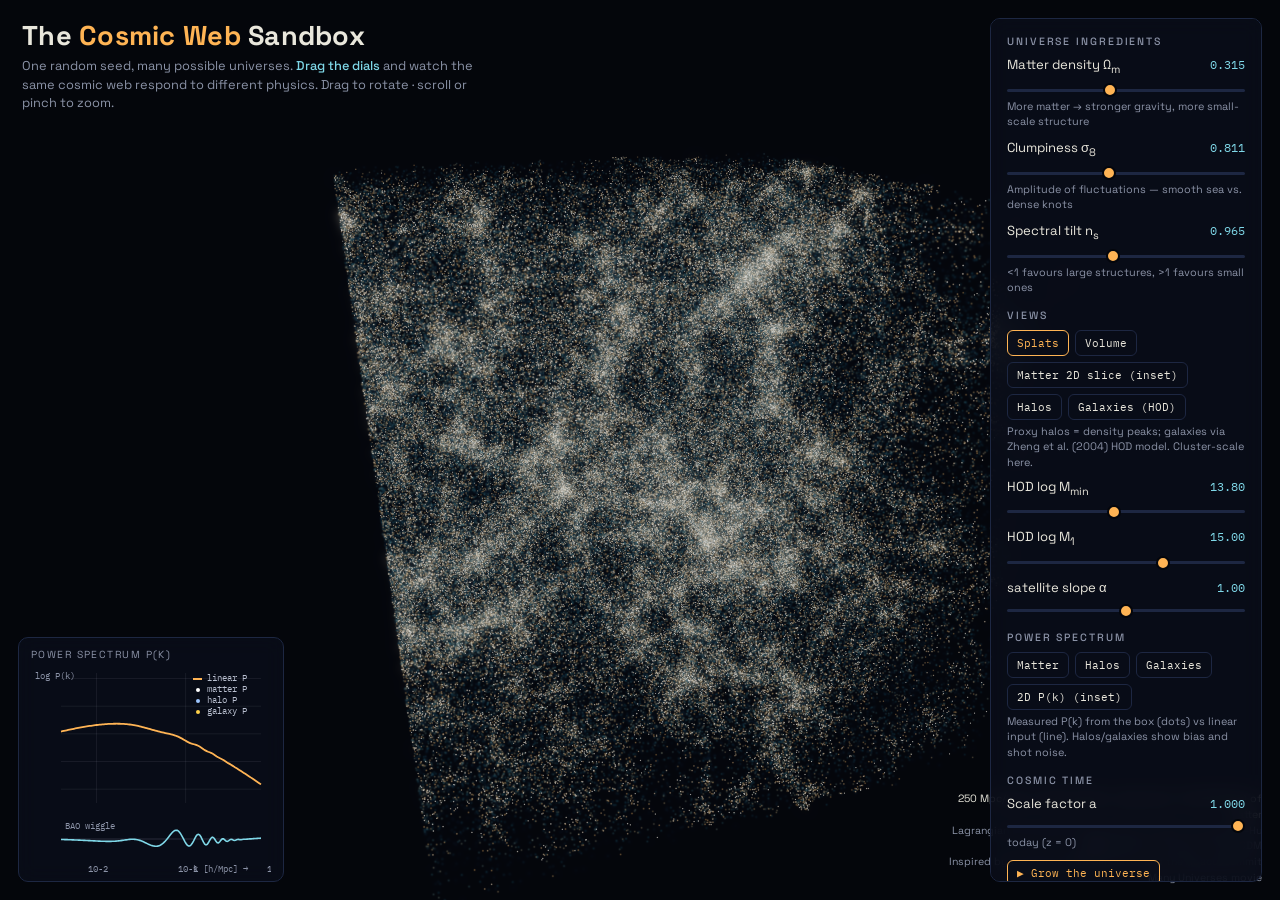
==== cosmic-web-sandbox/index.html @ b1cd0f7f "Add tool README and rename to Cosmic Web Sandbox Document each control-panel section in cosmic-web-s" ====
<!DOCTYPE html>
<html lang="en">
<head>
<meta charset="utf-8">
<meta name="viewport" content="width=device-width, initial-scale=1.0">
<title>The Cosmic Web Sandbox — interactive cosmic web</title>
<link rel="preconnect" href="https://fonts.googleapis.com">
<link href="https://fonts.googleapis.com/css2?family=Space+Grotesk:wght@400;500;700&family=IBM+Plex+Mono:wght@400;500&display=swap" rel="stylesheet">
<style>
  :root{
    --space:#04060c;
    --panel:rgba(10,14,26,0.82);
    --line:#1d2742;
    --ink:#e9e7dc;
    --dim:#8b93a7;
    --amber:#ffb454;
    --cyan:#7fd8e8;
  }
  *{box-sizing:border-box;margin:0;padding:0}
  html,body{height:100%;overflow:hidden;background:var(--space);color:var(--ink);
    font-family:'Space Grotesk',sans-serif;}
  canvas#scene{position:fixed;inset:0;display:block;cursor:grab}
  canvas#scene:active{cursor:grabbing}

  header{position:fixed;top:18px;left:22px;z-index:5;pointer-events:none;max-width:min(46ch,60vw)}
  header h1{font-size:clamp(1.15rem,2.4vw,1.7rem);font-weight:700;letter-spacing:.01em}
  header h1 em{font-style:normal;color:var(--amber)}
  header p{font-size:.8rem;color:var(--dim);margin-top:4px;line-height:1.45}
  header p strong{color:var(--cyan);font-weight:500}

  /* ---------- control panel ---------- */
  #panel{position:fixed;top:18px;right:18px;z-index:6;width:272px;
    background:var(--panel);backdrop-filter:blur(10px);
    border:1px solid var(--line);border-radius:10px;padding:16px 16px 12px;
    max-height:calc(100% - 36px);overflow-y:auto}
  #panel h2{font-size:.66rem;letter-spacing:.18em;text-transform:uppercase;
    color:var(--dim);font-weight:500;margin:14px 0 8px}
  #panel h2:first-child{margin-top:0}
  .ctl{margin-bottom:10px}
  .ctl .row{display:flex;justify-content:space-between;align-items:baseline;font-size:.82rem}
  .ctl .row .val{font-family:'IBM Plex Mono',monospace;font-size:.78rem;color:var(--cyan)}
  .ctl input[type=range]{width:100%;margin-top:5px;-webkit-appearance:none;appearance:none;
    height:3px;border-radius:2px;background:var(--line);outline:none}
  .ctl input[type=range]::-webkit-slider-thumb{-webkit-appearance:none;appearance:none;
    width:14px;height:14px;border-radius:50%;background:var(--amber);
    border:2px solid var(--space);cursor:pointer}
  .ctl input[type=range]::-moz-range-thumb{width:12px;height:12px;border-radius:50%;
    background:var(--amber);border:2px solid var(--space);cursor:pointer}
  .ctl input[type=range]:focus-visible{outline:2px solid var(--cyan);outline-offset:4px}
  .hint{font-size:.68rem;color:var(--dim);line-height:1.4;margin-top:2px}

  .btnrow{display:flex;gap:6px;flex-wrap:wrap;margin-bottom:4px}
  button,select{font-family:'IBM Plex Mono',monospace;font-size:.7rem;color:var(--ink);
    background:transparent;border:1px solid var(--line);border-radius:6px;
    padding:5px 9px;cursor:pointer;transition:border-color .15s,color .15s}
  button:hover{border-color:var(--amber);color:var(--amber)}
  button:focus-visible,select:focus-visible{outline:2px solid var(--cyan);outline-offset:2px}
  button.primary{border-color:var(--amber);color:var(--amber)}
  select{background:var(--panel)}
  option{background:#0a0e1a}

  #status{font-size:.68rem;font-family:'IBM Plex Mono',monospace;color:var(--amber);
    min-height:1em;margin-top:8px;opacity:0;transition:opacity .2s}
  #status.on{opacity:1}

  /* ---------- P(k) inset ---------- */
  #sliceBox{position:fixed;left:18px;top:96px;z-index:5;
    background:var(--panel);backdrop-filter:blur(10px);
    border:1px solid var(--line);border-radius:10px;padding:10px 12px 8px}
  #sliceBox .cap{font-size:.64rem;letter-spacing:.14em;text-transform:uppercase;color:var(--dim)}
  #slice{display:block;margin-top:5px;border-radius:4px;width:200px;height:200px}

  #pk2Box{position:fixed;right:18px;bottom:78px;z-index:5;
    background:var(--panel);backdrop-filter:blur(10px);
    border:1px solid var(--line);border-radius:10px;padding:10px 12px 8px}
  #pk2Box .cap{font-size:.64rem;letter-spacing:.14em;text-transform:uppercase;color:var(--dim)}
  #pk2{display:block;margin-top:5px;border-radius:4px;width:180px;height:180px}

  #pkbox{position:fixed;left:18px;bottom:18px;z-index:5;
    background:var(--panel);backdrop-filter:blur(10px);
    border:1px solid var(--line);border-radius:10px;padding:10px 12px 6px}
  #pkbox .cap{font-size:.64rem;letter-spacing:.14em;text-transform:uppercase;color:var(--dim)}
  #pk{display:block;margin-top:4px}

  footer{position:fixed;right:18px;bottom:14px;z-index:4;text-align:right;
    font-size:.66rem;color:var(--dim);line-height:1.5;max-width:46ch;pointer-events:none}
  footer span{color:var(--ink)}

  #togglePanel{display:none;position:fixed;top:14px;right:14px;z-index:7}

  @media (max-width:760px){
    header{max-width:70vw}
    header p{display:none}
    #togglePanel{display:block;background:var(--panel)}
    #panel{top:auto;bottom:0;left:0;right:0;width:100%;border-radius:14px 14px 0 0;
      max-height:55vh;transform:translateY(110%);transition:transform .25s}
    #panel.open{transform:translateY(0)}
    #pkbox{display:none}
    #pk2Box{display:none !important}
    #sliceBox{display:none !important}
    footer{display:none}
  }
  @media (prefers-reduced-motion:reduce){ :root{--autorotate:0} }
</style>
</head>
<body>

<header>
  <h1>The <em>Cosmic Web</em> Sandbox</h1>
  <p>One random seed, many possible universes. <strong>Drag the dials</strong> and watch the
     same cosmic web respond to different physics. Drag to rotate &middot; scroll or pinch to zoom.</p>
</header>

<button id="togglePanel">Controls</button>

<aside id="panel">
  <h2>Universe ingredients</h2>

  <div class="ctl">
    <div class="row"><label for="om">Matter density &Omega;<sub>m</sub></label><span class="val" id="omVal"></span></div>
    <input type="range" id="om" min="0.10" max="0.60" step="0.005" value="0.315">
    <div class="hint">More matter &rarr; stronger gravity, more small-scale structure</div>
  </div>

  <div class="ctl">
    <div class="row"><label for="s8">Clumpiness &sigma;<sub>8</sub></label><span class="val" id="s8Val"></span></div>
    <input type="range" id="s8" min="0.30" max="1.50" step="0.005" value="0.811">
    <div class="hint">Amplitude of fluctuations &mdash; smooth sea vs. dense knots</div>
  </div>

  <div class="ctl">
    <div class="row"><label for="ns">Spectral tilt n<sub>s</sub></label><span class="val" id="nsVal"></span></div>
    <input type="range" id="ns" min="0.70" max="1.30" step="0.005" value="0.965">
    <div class="hint">&lt;1 favours large structures, &gt;1 favours small ones</div>
  </div>


  <h2>Views</h2>
  <div class="btnrow">
    <button data-render="splat" class="primary">Splats</button>
    <button data-render="volume">Volume</button>
  </div>
  <div class="btnrow" style="margin-top:6px">
    <button id="sliceToggle">Matter 2D slice (inset)</button>
    <button id="haloToggle">Halos</button>
    <button id="galToggle">Galaxies (HOD)</button>
  </div>
  <div class="hint" id="haloInfo">Proxy halos = density peaks; galaxies via Zheng et al. (2004) HOD model. Cluster-scale here.</div>
  <div class="ctl" style="margin-top:8px">
    <div class="row"><label for="hmin">HOD log M<sub>min</sub></label><span class="val" id="hminVal"></span></div>
    <input type="range" id="hmin" min="13.0" max="14.8" step="0.05" value="13.8">
  </div>
  <div class="ctl">
    <div class="row"><label for="hm1">HOD log M<sub>1</sub></label><span class="val" id="hm1Val"></span></div>
    <input type="range" id="hm1" min="13.8" max="15.6" step="0.05" value="15.0">
  </div>
  <div class="ctl">
    <div class="row"><label for="hal">satellite slope &alpha;</label><span class="val" id="halVal"></span></div>
    <input type="range" id="hal" min="0.4" max="1.6" step="0.05" value="1.0">
  </div>

  <h2>Power spectrum</h2>
  <div class="btnrow">
    <button id="pkMatter">Matter</button>
    <button id="pkHalos">Halos</button>
    <button id="pkGals">Galaxies</button>
    <button id="pk2D">2D P(k) (inset)</button>
  </div>
  <div class="hint">Measured P(k) from the box (dots) vs linear input (line). Halos/galaxies show bias and shot noise.</div>

  <h2>Cosmic time</h2>
  <div class="ctl">
    <div class="row"><label for="aexp">Scale factor a</label><span class="val" id="aVal"></span></div>
    <input type="range" id="aexp" min="0.05" max="1.0" step="0.005" value="1.0">
    <div class="hint" id="zHint"></div>
  </div>
  <div class="btnrow">
    <button id="play" class="primary">&#9654; Grow the universe</button>
  </div>

  <h2>Cosmology presets</h2>
  <div class="btnrow">
    <button data-preset="planck">Planck 2018</button>
    <button data-preset="highom">Matter-heavy</button>
    <button data-preset="lows8">Smooth</button>
    <button data-preset="blue">Blue tilt</button>
  </div>

  <h2>Simulation configurations</h2>
  <div class="btnrow">
    <button data-order="1" class="primary">1LPT</button>
    <button data-order="2">2LPT</button>
  </div>
  <div class="hint" id="orderHint">Displacement model. 2LPT sharpens filaments and knots.</div>
  <div class="btnrow" style="margin-top:8px">
    <button data-rsd="off" class="primary">Real space</button>
    <button data-rsd="x">x LOS</button>
    <button data-rsd="y">y LOS</button>
    <button data-rsd="z">z LOS</button>
  </div>
  <div class="hint">Redshift space: infall stretches structure along the line of sight (Kaiser).</div>
  <div class="btnrow" style="margin-top:8px">
    <button id="reseed">&#10227; New realization</button>
    <select id="res" aria-label="Resolution">
      <option value="32">32&sup3; &mdash; fast</option>
      <option value="64" selected>64&sup3; &mdash; default</option>
      <option value="128">128&sup3; &mdash; slow, desktop</option>
    </select>
  </div>
  <div class="hint">Fixed seed across parameters &mdash; same phases, as in the AbacusSummit movie.</div>

  <div id="status"></div>
</aside>

<div id="pk2Box" style="display:none">
  <div class="cap" id="pk2Cap">2D P(k)</div>
  <canvas id="pk2" width="240" height="240"></canvas>
</div>

<div id="sliceBox" style="display:none">
  <div class="cap" id="sliceCap">Matter column density — z LOS</div>
  <canvas id="slice" width="240" height="240"></canvas>
</div>

<div id="pkbox">
  <div class="cap">Power spectrum P(k)</div>
  <canvas id="pk" width="240" height="210"></canvas>
</div>

<footer>
  <span id="boxinfo"></span><br>
  Lagrangian perturbation theory (1LPT / 2LPT) &middot; Eisenstein&ndash;Hu (1998) transfer function &middot; flat &Lambda;CDM<br>
  Inspired by the Planck CMB Simulator and the AbacusSummit Many Universes movie
</footer>

<!-- three.js r128 (MIT, mrdoob/three.js) inlined for offline/self-contained use -->
<script>/**
 * @license
 * Copyright 2010-2021 Three.js Authors
 * SPDX-License-Identifier: MIT
 */
!function(t,e){"object"==typeof exports&&"undefined"!=typeof module?e(exports):"function"==typeof define&&define.amd?define(["exports"],e):e((t="undefined"!=typeof globalThis?globalThis:t||self).THREE={})}(this,(function(t){"use strict";const e="128",n=100,i=300,r=301,s=302,a=303,o=304,l=306,c=307,h=1e3,u=1001,d=1002,p=1003,m=1004,f=1005,g=1006,v=1007,y=1008,x=1009,_=1012,w=1014,b=1015,M=1016,S=1020,T=1022,E=1023,A=1026,L=1027,R=33776,C=33777,P=33778,D=33779,I=35840,N=35841,B=35842,z=35843,F=37492,O=37496,H=2300,G=2301,U=2302,k=2400,V=2401,W=2402,j=2500,q=2501,X=3e3,Y=3001,Z=3007,J=3002,Q=3004,K=3005,$=3006,tt=7680,et=35044,nt=35048,it="300 es";class rt{addEventListener(t,e){void 0===this._listeners&&(this._listeners={});const n=this._listeners;void 0===n[t]&&(n[t]=[]),-1===n[t].indexOf(e)&&n[t].push(e)}hasEventListener(t,e){if(void 0===this._listeners)return!1;const n=this._listeners;return void 0!==n[t]&&-1!==n[t].indexOf(e)}removeEventListener(t,e){if(void 0===this._listeners)return;const n=this._listeners[t];if(void 0!==n){const t=n.indexOf(e);-1!==t&&n.splice(t,1)}}dispatchEvent(t){if(void 0===this._listeners)return;const e=this._listeners[t.type];if(void 0!==e){t.target=this;const n=e.slice(0);for(let e=0,i=n.length;e<i;e++)n[e].call(this,t);t.target=null}}}const st=[];for(let t=0;t<256;t++)st[t]=(t<16?"0":"")+t.toString(16);let at=1234567;const ot=Math.PI/180,lt=180/Math.PI;function ct(){const t=4294967295*Math.random()|0,e=4294967295*Math.random()|0,n=4294967295*Math.random()|0,i=4294967295*Math.random()|0;return(st[255&t]+st[t>>8&255]+st[t>>16&255]+st[t>>24&255]+"-"+st[255&e]+st[e>>8&255]+"-"+st[e>>16&15|64]+st[e>>24&255]+"-"+st[63&n|128]+st[n>>8&255]+"-"+st[n>>16&255]+st[n>>24&255]+st[255&i]+st[i>>8&255]+st[i>>16&255]+st[i>>24&255]).toUpperCase()}function ht(t,e,n){return Math.max(e,Math.min(n,t))}function ut(t,e){return(t%e+e)%e}function dt(t,e,n){return(1-n)*t+n*e}function pt(t){return 0==(t&t-1)&&0!==t}function mt(t){return Math.pow(2,Math.ceil(Math.log(t)/Math.LN2))}function ft(t){return Math.pow(2,Math.floor(Math.log(t)/Math.LN2))}var gt=Object.freeze({__proto__:null,DEG2RAD:ot,RAD2DEG:lt,generateUUID:ct,clamp:ht,euclideanModulo:ut,mapLinear:function(t,e,n,i,r){return i+(t-e)*(r-i)/(n-e)},inverseLerp:function(t,e,n){return t!==e?(n-t)/(e-t):0},lerp:dt,damp:function(t,e,n,i){return dt(t,e,1-Math.exp(-n*i))},pingpong:function(t,e=1){return e-Math.abs(ut(t,2*e)-e)},smoothstep:function(t,e,n){return t<=e?0:t>=n?1:(t=(t-e)/(n-e))*t*(3-2*t)},smootherstep:function(t,e,n){return t<=e?0:t>=n?1:(t=(t-e)/(n-e))*t*t*(t*(6*t-15)+10)},randInt:function(t,e){return t+Math.floor(Math.random()*(e-t+1))},randFloat:function(t,e){return t+Math.random()*(e-t)},randFloatSpread:function(t){return t*(.5-Math.random())},seededRandom:function(t){return void 0!==t&&(at=t%2147483647),at=16807*at%2147483647,(at-1)/2147483646},degToRad:function(t){return t*ot},radToDeg:function(t){return t*lt},isPowerOfTwo:pt,ceilPowerOfTwo:mt,floorPowerOfTwo:ft,setQuaternionFromProperEuler:function(t,e,n,i,r){const s=Math.cos,a=Math.sin,o=s(n/2),l=a(n/2),c=s((e+i)/2),h=a((e+i)/2),u=s((e-i)/2),d=a((e-i)/2),p=s((i-e)/2),m=a((i-e)/2);switch(r){case"XYX":t.set(o*h,l*u,l*d,o*c);break;case"YZY":t.set(l*d,o*h,l*u,o*c);break;case"ZXZ":t.set(l*u,l*d,o*h,o*c);break;case"XZX":t.set(o*h,l*m,l*p,o*c);break;case"YXY":t.set(l*p,o*h,l*m,o*c);break;case"ZYZ":t.set(l*m,l*p,o*h,o*c);break;default:console.warn("THREE.MathUtils: .setQuaternionFromProperEuler() encountered an unknown order: "+r)}}});class vt{constructor(t=0,e=0){this.x=t,this.y=e}get width(){return this.x}set width(t){this.x=t}get height(){return this.y}set height(t){this.y=t}set(t,e){return this.x=t,this.y=e,this}setScalar(t){return this.x=t,this.y=t,this}setX(t){return this.x=t,this}setY(t){return this.y=t,this}setComponent(t,e){switch(t){case 0:this.x=e;break;case 1:this.y=e;break;default:throw new Error("index is out of range: "+t)}return this}getComponent(t){switch(t){case 0:return this.x;case 1:return this.y;default:throw new Error("index is out of range: "+t)}}clone(){return new this.constructor(this.x,this.y)}copy(t){return this.x=t.x,this.y=t.y,this}add(t,e){return void 0!==e?(console.warn("THREE.Vector2: .add() now only accepts one argument. Use .addVectors( a, b ) instead."),this.addVectors(t,e)):(this.x+=t.x,this.y+=t.y,this)}addScalar(t){return this.x+=t,this.y+=t,this}addVectors(t,e){return this.x=t.x+e.x,this.y=t.y+e.y,this}addScaledVector(t,e){return this.x+=t.x*e,this.y+=t.y*e,this}sub(t,e){return void 0!==e?(console.warn("THREE.Vector2: .sub() now only accepts one argument. Use .subVectors( a, b ) instead."),this.subVectors(t,e)):(this.x-=t.x,this.y-=t.y,this)}subScalar(t){return this.x-=t,this.y-=t,this}subVectors(t,e){return this.x=t.x-e.x,this.y=t.y-e.y,this}multiply(t){return this.x*=t.x,this.y*=t.y,this}multiplyScalar(t){return this.x*=t,this.y*=t,this}divide(t){return this.x/=t.x,this.y/=t.y,this}divideScalar(t){return this.multiplyScalar(1/t)}applyMatrix3(t){const e=this.x,n=this.y,i=t.elements;return this.x=i[0]*e+i[3]*n+i[6],this.y=i[1]*e+i[4]*n+i[7],this}min(t){return this.x=Math.min(this.x,t.x),this.y=Math.min(this.y,t.y),this}max(t){return this.x=Math.max(this.x,t.x),this.y=Math.max(this.y,t.y),this}clamp(t,e){return this.x=Math.max(t.x,Math.min(e.x,this.x)),this.y=Math.max(t.y,Math.min(e.y,this.y)),this}clampScalar(t,e){return this.x=Math.max(t,Math.min(e,this.x)),this.y=Math.max(t,Math.min(e,this.y)),this}clampLength(t,e){const n=this.length();return this.divideScalar(n||1).multiplyScalar(Math.max(t,Math.min(e,n)))}floor(){return this.x=Math.floor(this.x),this.y=Math.floor(this.y),this}ceil(){return this.x=Math.ceil(this.x),this.y=Math.ceil(this.y),this}round(){return this.x=Math.round(this.x),this.y=Math.round(this.y),this}roundToZero(){return this.x=this.x<0?Math.ceil(this.x):Math.floor(this.x),this.y=this.y<0?Math.ceil(this.y):Math.floor(this.y),this}negate(){return this.x=-this.x,this.y=-this.y,this}dot(t){return this.x*t.x+this.y*t.y}cross(t){return this.x*t.y-this.y*t.x}lengthSq(){return this.x*this.x+this.y*this.y}length(){return Math.sqrt(this.x*this.x+this.y*this.y)}manhattanLength(){return Math.abs(this.x)+Math.abs(this.y)}normalize(){return this.divideScalar(this.length()||1)}angle(){return Math.atan2(-this.y,-this.x)+Math.PI}distanceTo(t){return Math.sqrt(this.distanceToSquared(t))}distanceToSquared(t){const e=this.x-t.x,n=this.y-t.y;return e*e+n*n}manhattanDistanceTo(t){return Math.abs(this.x-t.x)+Math.abs(this.y-t.y)}setLength(t){return this.normalize().multiplyScalar(t)}lerp(t,e){return this.x+=(t.x-this.x)*e,this.y+=(t.y-this.y)*e,this}lerpVectors(t,e,n){return this.x=t.x+(e.x-t.x)*n,this.y=t.y+(e.y-t.y)*n,this}equals(t){return t.x===this.x&&t.y===this.y}fromArray(t,e=0){return this.x=t[e],this.y=t[e+1],this}toArray(t=[],e=0){return t[e]=this.x,t[e+1]=this.y,t}fromBufferAttribute(t,e,n){return void 0!==n&&console.warn("THREE.Vector2: offset has been removed from .fromBufferAttribute()."),this.x=t.getX(e),this.y=t.getY(e),this}rotateAround(t,e){const n=Math.cos(e),i=Math.sin(e),r=this.x-t.x,s=this.y-t.y;return this.x=r*n-s*i+t.x,this.y=r*i+s*n+t.y,this}random(){return this.x=Math.random(),this.y=Math.random(),this}}vt.prototype.isVector2=!0;class yt{constructor(){this.elements=[1,0,0,0,1,0,0,0,1],arguments.length>0&&console.error("THREE.Matrix3: the constructor no longer reads arguments. use .set() instead.")}set(t,e,n,i,r,s,a,o,l){const c=this.elements;return c[0]=t,c[1]=i,c[2]=a,c[3]=e,c[4]=r,c[5]=o,c[6]=n,c[7]=s,c[8]=l,this}identity(){return this.set(1,0,0,0,1,0,0,0,1),this}copy(t){const e=this.elements,n=t.elements;return e[0]=n[0],e[1]=n[1],e[2]=n[2],e[3]=n[3],e[4]=n[4],e[5]=n[5],e[6]=n[6],e[7]=n[7],e[8]=n[8],this}extractBasis(t,e,n){return t.setFromMatrix3Column(this,0),e.setFromMatrix3Column(this,1),n.setFromMatrix3Column(this,2),this}setFromMatrix4(t){const e=t.elements;return this.set(e[0],e[4],e[8],e[1],e[5],e[9],e[2],e[6],e[10]),this}multiply(t){return this.multiplyMatrices(this,t)}premultiply(t){return this.multiplyMatrices(t,this)}multiplyMatrices(t,e){const n=t.elements,i=e.elements,r=this.elements,s=n[0],a=n[3],o=n[6],l=n[1],c=n[4],h=n[7],u=n[2],d=n[5],p=n[8],m=i[0],f=i[3],g=i[6],v=i[1],y=i[4],x=i[7],_=i[2],w=i[5],b=i[8];return r[0]=s*m+a*v+o*_,r[3]=s*f+a*y+o*w,r[6]=s*g+a*x+o*b,r[1]=l*m+c*v+h*_,r[4]=l*f+c*y+h*w,r[7]=l*g+c*x+h*b,r[2]=u*m+d*v+p*_,r[5]=u*f+d*y+p*w,r[8]=u*g+d*x+p*b,this}multiplyScalar(t){const e=this.elements;return e[0]*=t,e[3]*=t,e[6]*=t,e[1]*=t,e[4]*=t,e[7]*=t,e[2]*=t,e[5]*=t,e[8]*=t,this}determinant(){const t=this.elements,e=t[0],n=t[1],i=t[2],r=t[3],s=t[4],a=t[5],o=t[6],l=t[7],c=t[8];return e*s*c-e*a*l-n*r*c+n*a*o+i*r*l-i*s*o}invert(){const t=this.elements,e=t[0],n=t[1],i=t[2],r=t[3],s=t[4],a=t[5],o=t[6],l=t[7],c=t[8],h=c*s-a*l,u=a*o-c*r,d=l*r-s*o,p=e*h+n*u+i*d;if(0===p)return this.set(0,0,0,0,0,0,0,0,0);const m=1/p;return t[0]=h*m,t[1]=(i*l-c*n)*m,t[2]=(a*n-i*s)*m,t[3]=u*m,t[4]=(c*e-i*o)*m,t[5]=(i*r-a*e)*m,t[6]=d*m,t[7]=(n*o-l*e)*m,t[8]=(s*e-n*r)*m,this}transpose(){let t;const e=this.elements;return t=e[1],e[1]=e[3],e[3]=t,t=e[2],e[2]=e[6],e[6]=t,t=e[5],e[5]=e[7],e[7]=t,this}getNormalMatrix(t){return this.setFromMatrix4(t).invert().transpose()}transposeIntoArray(t){const e=this.elements;return t[0]=e[0],t[1]=e[3],t[2]=e[6],t[3]=e[1],t[4]=e[4],t[5]=e[7],t[6]=e[2],t[7]=e[5],t[8]=e[8],this}setUvTransform(t,e,n,i,r,s,a){const o=Math.cos(r),l=Math.sin(r);return this.set(n*o,n*l,-n*(o*s+l*a)+s+t,-i*l,i*o,-i*(-l*s+o*a)+a+e,0,0,1),this}scale(t,e){const n=this.elements;return n[0]*=t,n[3]*=t,n[6]*=t,n[1]*=e,n[4]*=e,n[7]*=e,this}rotate(t){const e=Math.cos(t),n=Math.sin(t),i=this.elements,r=i[0],s=i[3],a=i[6],o=i[1],l=i[4],c=i[7];return i[0]=e*r+n*o,i[3]=e*s+n*l,i[6]=e*a+n*c,i[1]=-n*r+e*o,i[4]=-n*s+e*l,i[7]=-n*a+e*c,this}translate(t,e){const n=this.elements;return n[0]+=t*n[2],n[3]+=t*n[5],n[6]+=t*n[8],n[1]+=e*n[2],n[4]+=e*n[5],n[7]+=e*n[8],this}equals(t){const e=this.elements,n=t.elements;for(let t=0;t<9;t++)if(e[t]!==n[t])return!1;return!0}fromArray(t,e=0){for(let n=0;n<9;n++)this.elements[n]=t[n+e];return this}toArray(t=[],e=0){const n=this.elements;return t[e]=n[0],t[e+1]=n[1],t[e+2]=n[2],t[e+3]=n[3],t[e+4]=n[4],t[e+5]=n[5],t[e+6]=n[6],t[e+7]=n[7],t[e+8]=n[8],t}clone(){return(new this.constructor).fromArray(this.elements)}}let xt;yt.prototype.isMatrix3=!0;class _t{static getDataURL(t){if(/^data:/i.test(t.src))return t.src;if("undefined"==typeof HTMLCanvasElement)return t.src;let e;if(t instanceof HTMLCanvasElement)e=t;else{void 0===xt&&(xt=document.createElementNS("http://www.w3.org/1999/xhtml","canvas")),xt.width=t.width,xt.height=t.height;const n=xt.getContext("2d");t instanceof ImageData?n.putImageData(t,0,0):n.drawImage(t,0,0,t.width,t.height),e=xt}return e.width>2048||e.height>2048?(console.warn("THREE.ImageUtils.getDataURL: Image converted to jpg for performance reasons",t),e.toDataURL("image/jpeg",.6)):e.toDataURL("image/png")}}let wt=0;class bt extends rt{constructor(t=bt.DEFAULT_IMAGE,e=bt.DEFAULT_MAPPING,n=1001,i=1001,r=1006,s=1008,a=1023,o=1009,l=1,c=3e3){super(),Object.defineProperty(this,"id",{value:wt++}),this.uuid=ct(),this.name="",this.image=t,this.mipmaps=[],this.mapping=e,this.wrapS=n,this.wrapT=i,this.magFilter=r,this.minFilter=s,this.anisotropy=l,this.format=a,this.internalFormat=null,this.type=o,this.offset=new vt(0,0),this.repeat=new vt(1,1),this.center=new vt(0,0),this.rotation=0,this.matrixAutoUpdate=!0,this.matrix=new yt,this.generateMipmaps=!0,this.premultiplyAlpha=!1,this.flipY=!0,this.unpackAlignment=4,this.encoding=c,this.version=0,this.onUpdate=null}updateMatrix(){this.matrix.setUvTransform(this.offset.x,this.offset.y,this.repeat.x,this.repeat.y,this.rotation,this.center.x,this.center.y)}clone(){return(new this.constructor).copy(this)}copy(t){return this.name=t.name,this.image=t.image,this.mipmaps=t.mipmaps.slice(0),this.mapping=t.mapping,this.wrapS=t.wrapS,this.wrapT=t.wrapT,this.magFilter=t.magFilter,this.minFilter=t.minFilter,this.anisotropy=t.anisotropy,this.format=t.format,this.internalFormat=t.internalFormat,this.type=t.type,this.offset.copy(t.offset),this.repeat.copy(t.repeat),this.center.copy(t.center),this.rotation=t.rotation,this.matrixAutoUpdate=t.matrixAutoUpdate,this.matrix.copy(t.matrix),this.generateMipmaps=t.generateMipmaps,this.premultiplyAlpha=t.premultiplyAlpha,this.flipY=t.flipY,this.unpackAlignment=t.unpackAlignment,this.encoding=t.encoding,this}toJSON(t){const e=void 0===t||"string"==typeof t;if(!e&&void 0!==t.textures[this.uuid])return t.textures[this.uuid];const n={metadata:{version:4.5,type:"Texture",generator:"Texture.toJSON"},uuid:this.uuid,name:this.name,mapping:this.mapping,repeat:[this.repeat.x,this.repeat.y],offset:[this.offset.x,this.offset.y],center:[this.center.x,this.center.y],rotation:this.rotation,wrap:[this.wrapS,this.wrapT],format:this.format,type:this.type,encoding:this.encoding,minFilter:this.minFilter,magFilter:this.magFilter,anisotropy:this.anisotropy,flipY:this.flipY,premultiplyAlpha:this.premultiplyAlpha,unpackAlignment:this.unpackAlignment};if(void 0!==this.image){const i=this.image;if(void 0===i.uuid&&(i.uuid=ct()),!e&&void 0===t.images[i.uuid]){let e;if(Array.isArray(i)){e=[];for(let t=0,n=i.length;t<n;t++)i[t].isDataTexture?e.push(Mt(i[t].image)):e.push(Mt(i[t]))}else e=Mt(i);t.images[i.uuid]={uuid:i.uuid,url:e}}n.image=i.uuid}return e||(t.textures[this.uuid]=n),n}dispose(){this.dispatchEvent({type:"dispose"})}transformUv(t){if(this.mapping!==i)return t;if(t.applyMatrix3(this.matrix),t.x<0||t.x>1)switch(this.wrapS){case h:t.x=t.x-Math.floor(t.x);break;case u:t.x=t.x<0?0:1;break;case d:1===Math.abs(Math.floor(t.x)%2)?t.x=Math.ceil(t.x)-t.x:t.x=t.x-Math.floor(t.x)}if(t.y<0||t.y>1)switch(this.wrapT){case h:t.y=t.y-Math.floor(t.y);break;case u:t.y=t.y<0?0:1;break;case d:1===Math.abs(Math.floor(t.y)%2)?t.y=Math.ceil(t.y)-t.y:t.y=t.y-Math.floor(t.y)}return this.flipY&&(t.y=1-t.y),t}set needsUpdate(t){!0===t&&this.version++}}function Mt(t){return"undefined"!=typeof HTMLImageElement&&t instanceof HTMLImageElement||"undefined"!=typeof HTMLCanvasElement&&t instanceof HTMLCanvasElement||"undefined"!=typeof ImageBitmap&&t instanceof ImageBitmap?_t.getDataURL(t):t.data?{data:Array.prototype.slice.call(t.data),width:t.width,height:t.height,type:t.data.constructor.name}:(console.warn("THREE.Texture: Unable to serialize Texture."),{})}bt.DEFAULT_IMAGE=void 0,bt.DEFAULT_MAPPING=i,bt.prototype.isTexture=!0;class St{constructor(t=0,e=0,n=0,i=1){this.x=t,this.y=e,this.z=n,this.w=i}get width(){return this.z}set width(t){this.z=t}get height(){return this.w}set height(t){this.w=t}set(t,e,n,i){return this.x=t,this.y=e,this.z=n,this.w=i,this}setScalar(t){return this.x=t,this.y=t,this.z=t,this.w=t,this}setX(t){return this.x=t,this}setY(t){return this.y=t,this}setZ(t){return this.z=t,this}setW(t){return this.w=t,this}setComponent(t,e){switch(t){case 0:this.x=e;break;case 1:this.y=e;break;case 2:this.z=e;break;case 3:this.w=e;break;default:throw new Error("index is out of range: "+t)}return this}getComponent(t){switch(t){case 0:return this.x;case 1:return this.y;case 2:return this.z;case 3:return this.w;default:throw new Error("index is out of range: "+t)}}clone(){return new this.constructor(this.x,this.y,this.z,this.w)}copy(t){return this.x=t.x,this.y=t.y,this.z=t.z,this.w=void 0!==t.w?t.w:1,this}add(t,e){return void 0!==e?(console.warn("THREE.Vector4: .add() now only accepts one argument. Use .addVectors( a, b ) instead."),this.addVectors(t,e)):(this.x+=t.x,this.y+=t.y,this.z+=t.z,this.w+=t.w,this)}addScalar(t){return this.x+=t,this.y+=t,this.z+=t,this.w+=t,this}addVectors(t,e){return this.x=t.x+e.x,this.y=t.y+e.y,this.z=t.z+e.z,this.w=t.w+e.w,this}addScaledVector(t,e){return this.x+=t.x*e,this.y+=t.y*e,this.z+=t.z*e,this.w+=t.w*e,this}sub(t,e){return void 0!==e?(console.warn("THREE.Vector4: .sub() now only accepts one argument. Use .subVectors( a, b ) instead."),this.subVectors(t,e)):(this.x-=t.x,this.y-=t.y,this.z-=t.z,this.w-=t.w,this)}subScalar(t){return this.x-=t,this.y-=t,this.z-=t,this.w-=t,this}subVectors(t,e){return this.x=t.x-e.x,this.y=t.y-e.y,this.z=t.z-e.z,this.w=t.w-e.w,this}multiply(t){return this.x*=t.x,this.y*=t.y,this.z*=t.z,this.w*=t.w,this}multiplyScalar(t){return this.x*=t,this.y*=t,this.z*=t,this.w*=t,this}applyMatrix4(t){const e=this.x,n=this.y,i=this.z,r=this.w,s=t.elements;return this.x=s[0]*e+s[4]*n+s[8]*i+s[12]*r,this.y=s[1]*e+s[5]*n+s[9]*i+s[13]*r,this.z=s[2]*e+s[6]*n+s[10]*i+s[14]*r,this.w=s[3]*e+s[7]*n+s[11]*i+s[15]*r,this}divideScalar(t){return this.multiplyScalar(1/t)}setAxisAngleFromQuaternion(t){this.w=2*Math.acos(t.w);const e=Math.sqrt(1-t.w*t.w);return e<1e-4?(this.x=1,this.y=0,this.z=0):(this.x=t.x/e,this.y=t.y/e,this.z=t.z/e),this}setAxisAngleFromRotationMatrix(t){let e,n,i,r;const s=.01,a=.1,o=t.elements,l=o[0],c=o[4],h=o[8],u=o[1],d=o[5],p=o[9],m=o[2],f=o[6],g=o[10];if(Math.abs(c-u)<s&&Math.abs(h-m)<s&&Math.abs(p-f)<s){if(Math.abs(c+u)<a&&Math.abs(h+m)<a&&Math.abs(p+f)<a&&Math.abs(l+d+g-3)<a)return this.set(1,0,0,0),this;e=Math.PI;const t=(l+1)/2,o=(d+1)/2,v=(g+1)/2,y=(c+u)/4,x=(h+m)/4,_=(p+f)/4;return t>o&&t>v?t<s?(n=0,i=.707106781,r=.707106781):(n=Math.sqrt(t),i=y/n,r=x/n):o>v?o<s?(n=.707106781,i=0,r=.707106781):(i=Math.sqrt(o),n=y/i,r=_/i):v<s?(n=.707106781,i=.707106781,r=0):(r=Math.sqrt(v),n=x/r,i=_/r),this.set(n,i,r,e),this}let v=Math.sqrt((f-p)*(f-p)+(h-m)*(h-m)+(u-c)*(u-c));return Math.abs(v)<.001&&(v=1),this.x=(f-p)/v,this.y=(h-m)/v,this.z=(u-c)/v,this.w=Math.acos((l+d+g-1)/2),this}min(t){return this.x=Math.min(this.x,t.x),this.y=Math.min(this.y,t.y),this.z=Math.min(this.z,t.z),this.w=Math.min(this.w,t.w),this}max(t){return this.x=Math.max(this.x,t.x),this.y=Math.max(this.y,t.y),this.z=Math.max(this.z,t.z),this.w=Math.max(this.w,t.w),this}clamp(t,e){return this.x=Math.max(t.x,Math.min(e.x,this.x)),this.y=Math.max(t.y,Math.min(e.y,this.y)),this.z=Math.max(t.z,Math.min(e.z,this.z)),this.w=Math.max(t.w,Math.min(e.w,this.w)),this}clampScalar(t,e){return this.x=Math.max(t,Math.min(e,this.x)),this.y=Math.max(t,Math.min(e,this.y)),this.z=Math.max(t,Math.min(e,this.z)),this.w=Math.max(t,Math.min(e,this.w)),this}clampLength(t,e){const n=this.length();return this.divideScalar(n||1).multiplyScalar(Math.max(t,Math.min(e,n)))}floor(){return this.x=Math.floor(this.x),this.y=Math.floor(this.y),this.z=Math.floor(this.z),this.w=Math.floor(this.w),this}ceil(){return this.x=Math.ceil(this.x),this.y=Math.ceil(this.y),this.z=Math.ceil(this.z),this.w=Math.ceil(this.w),this}round(){return this.x=Math.round(this.x),this.y=Math.round(this.y),this.z=Math.round(this.z),this.w=Math.round(this.w),this}roundToZero(){return this.x=this.x<0?Math.ceil(this.x):Math.floor(this.x),this.y=this.y<0?Math.ceil(this.y):Math.floor(this.y),this.z=this.z<0?Math.ceil(this.z):Math.floor(this.z),this.w=this.w<0?Math.ceil(this.w):Math.floor(this.w),this}negate(){return this.x=-this.x,this.y=-this.y,this.z=-this.z,this.w=-this.w,this}dot(t){return this.x*t.x+this.y*t.y+this.z*t.z+this.w*t.w}lengthSq(){return this.x*this.x+this.y*this.y+this.z*this.z+this.w*this.w}length(){return Math.sqrt(this.x*this.x+this.y*this.y+this.z*this.z+this.w*this.w)}manhattanLength(){return Math.abs(this.x)+Math.abs(this.y)+Math.abs(this.z)+Math.abs(this.w)}normalize(){return this.divideScalar(this.length()||1)}setLength(t){return this.normalize().multiplyScalar(t)}lerp(t,e){return this.x+=(t.x-this.x)*e,this.y+=(t.y-this.y)*e,this.z+=(t.z-this.z)*e,this.w+=(t.w-this.w)*e,this}lerpVectors(t,e,n){return this.x=t.x+(e.x-t.x)*n,this.y=t.y+(e.y-t.y)*n,this.z=t.z+(e.z-t.z)*n,this.w=t.w+(e.w-t.w)*n,this}equals(t){return t.x===this.x&&t.y===this.y&&t.z===this.z&&t.w===this.w}fromArray(t,e=0){return this.x=t[e],this.y=t[e+1],this.z=t[e+2],this.w=t[e+3],this}toArray(t=[],e=0){return t[e]=this.x,t[e+1]=this.y,t[e+2]=this.z,t[e+3]=this.w,t}fromBufferAttribute(t,e,n){return void 0!==n&&console.warn("THREE.Vector4: offset has been removed from .fromBufferAttribute()."),this.x=t.getX(e),this.y=t.getY(e),this.z=t.getZ(e),this.w=t.getW(e),this}random(){return this.x=Math.random(),this.y=Math.random(),this.z=Math.random(),this.w=Math.random(),this}}St.prototype.isVector4=!0;class Tt extends rt{constructor(t,e,n){super(),this.width=t,this.height=e,this.depth=1,this.scissor=new St(0,0,t,e),this.scissorTest=!1,this.viewport=new St(0,0,t,e),n=n||{},this.texture=new bt(void 0,n.mapping,n.wrapS,n.wrapT,n.magFilter,n.minFilter,n.format,n.type,n.anisotropy,n.encoding),this.texture.image={},this.texture.image.width=t,this.texture.image.height=e,this.texture.image.depth=1,this.texture.generateMipmaps=void 0!==n.generateMipmaps&&n.generateMipmaps,this.texture.minFilter=void 0!==n.minFilter?n.minFilter:g,this.depthBuffer=void 0===n.depthBuffer||n.depthBuffer,this.stencilBuffer=void 0!==n.stencilBuffer&&n.stencilBuffer,this.depthTexture=void 0!==n.depthTexture?n.depthTexture:null}setTexture(t){t.image={width:this.width,height:this.height,depth:this.depth},this.texture=t}setSize(t,e,n=1){this.width===t&&this.height===e&&this.depth===n||(this.width=t,this.height=e,this.depth=n,this.texture.image.width=t,this.texture.image.height=e,this.texture.image.depth=n,this.dispose()),this.viewport.set(0,0,t,e),this.scissor.set(0,0,t,e)}clone(){return(new this.constructor).copy(this)}copy(t){return this.width=t.width,this.height=t.height,this.depth=t.depth,this.viewport.copy(t.viewport),this.texture=t.texture.clone(),this.depthBuffer=t.depthBuffer,this.stencilBuffer=t.stencilBuffer,this.depthTexture=t.depthTexture,this}dispose(){this.dispatchEvent({type:"dispose"})}}Tt.prototype.isWebGLRenderTarget=!0;class Et extends Tt{constructor(t,e,n){super(t,e,n),this.samples=4}copy(t){return super.copy.call(this,t),this.samples=t.samples,this}}Et.prototype.isWebGLMultisampleRenderTarget=!0;class At{constructor(t=0,e=0,n=0,i=1){this._x=t,this._y=e,this._z=n,this._w=i}static slerp(t,e,n,i){return console.warn("THREE.Quaternion: Static .slerp() has been deprecated. Use qm.slerpQuaternions( qa, qb, t ) instead."),n.slerpQuaternions(t,e,i)}static slerpFlat(t,e,n,i,r,s,a){let o=n[i+0],l=n[i+1],c=n[i+2],h=n[i+3];const u=r[s+0],d=r[s+1],p=r[s+2],m=r[s+3];if(0===a)return t[e+0]=o,t[e+1]=l,t[e+2]=c,void(t[e+3]=h);if(1===a)return t[e+0]=u,t[e+1]=d,t[e+2]=p,void(t[e+3]=m);if(h!==m||o!==u||l!==d||c!==p){let t=1-a;const e=o*u+l*d+c*p+h*m,n=e>=0?1:-1,i=1-e*e;if(i>Number.EPSILON){const r=Math.sqrt(i),s=Math.atan2(r,e*n);t=Math.sin(t*s)/r,a=Math.sin(a*s)/r}const r=a*n;if(o=o*t+u*r,l=l*t+d*r,c=c*t+p*r,h=h*t+m*r,t===1-a){const t=1/Math.sqrt(o*o+l*l+c*c+h*h);o*=t,l*=t,c*=t,h*=t}}t[e]=o,t[e+1]=l,t[e+2]=c,t[e+3]=h}static multiplyQuaternionsFlat(t,e,n,i,r,s){const a=n[i],o=n[i+1],l=n[i+2],c=n[i+3],h=r[s],u=r[s+1],d=r[s+2],p=r[s+3];return t[e]=a*p+c*h+o*d-l*u,t[e+1]=o*p+c*u+l*h-a*d,t[e+2]=l*p+c*d+a*u-o*h,t[e+3]=c*p-a*h-o*u-l*d,t}get x(){return this._x}set x(t){this._x=t,this._onChangeCallback()}get y(){return this._y}set y(t){this._y=t,this._onChangeCallback()}get z(){return this._z}set z(t){this._z=t,this._onChangeCallback()}get w(){return this._w}set w(t){this._w=t,this._onChangeCallback()}set(t,e,n,i){return this._x=t,this._y=e,this._z=n,this._w=i,this._onChangeCallback(),this}clone(){return new this.constructor(this._x,this._y,this._z,this._w)}copy(t){return this._x=t.x,this._y=t.y,this._z=t.z,this._w=t.w,this._onChangeCallback(),this}setFromEuler(t,e){if(!t||!t.isEuler)throw new Error("THREE.Quaternion: .setFromEuler() now expects an Euler rotation rather than a Vector3 and order.");const n=t._x,i=t._y,r=t._z,s=t._order,a=Math.cos,o=Math.sin,l=a(n/2),c=a(i/2),h=a(r/2),u=o(n/2),d=o(i/2),p=o(r/2);switch(s){case"XYZ":this._x=u*c*h+l*d*p,this._y=l*d*h-u*c*p,this._z=l*c*p+u*d*h,this._w=l*c*h-u*d*p;break;case"YXZ":this._x=u*c*h+l*d*p,this._y=l*d*h-u*c*p,this._z=l*c*p-u*d*h,this._w=l*c*h+u*d*p;break;case"ZXY":this._x=u*c*h-l*d*p,this._y=l*d*h+u*c*p,this._z=l*c*p+u*d*h,this._w=l*c*h-u*d*p;break;case"ZYX":this._x=u*c*h-l*d*p,this._y=l*d*h+u*c*p,this._z=l*c*p-u*d*h,this._w=l*c*h+u*d*p;break;case"YZX":this._x=u*c*h+l*d*p,this._y=l*d*h+u*c*p,this._z=l*c*p-u*d*h,this._w=l*c*h-u*d*p;break;case"XZY":this._x=u*c*h-l*d*p,this._y=l*d*h-u*c*p,this._z=l*c*p+u*d*h,this._w=l*c*h+u*d*p;break;default:console.warn("THREE.Quaternion: .setFromEuler() encountered an unknown order: "+s)}return!1!==e&&this._onChangeCallback(),this}setFromAxisAngle(t,e){const n=e/2,i=Math.sin(n);return this._x=t.x*i,this._y=t.y*i,this._z=t.z*i,this._w=Math.cos(n),this._onChangeCallback(),this}setFromRotationMatrix(t){const e=t.elements,n=e[0],i=e[4],r=e[8],s=e[1],a=e[5],o=e[9],l=e[2],c=e[6],h=e[10],u=n+a+h;if(u>0){const t=.5/Math.sqrt(u+1);this._w=.25/t,this._x=(c-o)*t,this._y=(r-l)*t,this._z=(s-i)*t}else if(n>a&&n>h){const t=2*Math.sqrt(1+n-a-h);this._w=(c-o)/t,this._x=.25*t,this._y=(i+s)/t,this._z=(r+l)/t}else if(a>h){const t=2*Math.sqrt(1+a-n-h);this._w=(r-l)/t,this._x=(i+s)/t,this._y=.25*t,this._z=(o+c)/t}else{const t=2*Math.sqrt(1+h-n-a);this._w=(s-i)/t,this._x=(r+l)/t,this._y=(o+c)/t,this._z=.25*t}return this._onChangeCallback(),this}setFromUnitVectors(t,e){let n=t.dot(e)+1;return n<Number.EPSILON?(n=0,Math.abs(t.x)>Math.abs(t.z)?(this._x=-t.y,this._y=t.x,this._z=0,this._w=n):(this._x=0,this._y=-t.z,this._z=t.y,this._w=n)):(this._x=t.y*e.z-t.z*e.y,this._y=t.z*e.x-t.x*e.z,this._z=t.x*e.y-t.y*e.x,this._w=n),this.normalize()}angleTo(t){return 2*Math.acos(Math.abs(ht(this.dot(t),-1,1)))}rotateTowards(t,e){const n=this.angleTo(t);if(0===n)return this;const i=Math.min(1,e/n);return this.slerp(t,i),this}identity(){return this.set(0,0,0,1)}invert(){return this.conjugate()}conjugate(){return this._x*=-1,this._y*=-1,this._z*=-1,this._onChangeCallback(),this}dot(t){return this._x*t._x+this._y*t._y+this._z*t._z+this._w*t._w}lengthSq(){return this._x*this._x+this._y*this._y+this._z*this._z+this._w*this._w}length(){return Math.sqrt(this._x*this._x+this._y*this._y+this._z*this._z+this._w*this._w)}normalize(){let t=this.length();return 0===t?(this._x=0,this._y=0,this._z=0,this._w=1):(t=1/t,this._x=this._x*t,this._y=this._y*t,this._z=this._z*t,this._w=this._w*t),this._onChangeCallback(),this}multiply(t,e){return void 0!==e?(console.warn("THREE.Quaternion: .multiply() now only accepts one argument. Use .multiplyQuaternions( a, b ) instead."),this.multiplyQuaternions(t,e)):this.multiplyQuaternions(this,t)}premultiply(t){return this.multiplyQuaternions(t,this)}multiplyQuaternions(t,e){const n=t._x,i=t._y,r=t._z,s=t._w,a=e._x,o=e._y,l=e._z,c=e._w;return this._x=n*c+s*a+i*l-r*o,this._y=i*c+s*o+r*a-n*l,this._z=r*c+s*l+n*o-i*a,this._w=s*c-n*a-i*o-r*l,this._onChangeCallback(),this}slerp(t,e){if(0===e)return this;if(1===e)return this.copy(t);const n=this._x,i=this._y,r=this._z,s=this._w;let a=s*t._w+n*t._x+i*t._y+r*t._z;if(a<0?(this._w=-t._w,this._x=-t._x,this._y=-t._y,this._z=-t._z,a=-a):this.copy(t),a>=1)return this._w=s,this._x=n,this._y=i,this._z=r,this;const o=1-a*a;if(o<=Number.EPSILON){const t=1-e;return this._w=t*s+e*this._w,this._x=t*n+e*this._x,this._y=t*i+e*this._y,this._z=t*r+e*this._z,this.normalize(),this._onChangeCallback(),this}const l=Math.sqrt(o),c=Math.atan2(l,a),h=Math.sin((1-e)*c)/l,u=Math.sin(e*c)/l;return this._w=s*h+this._w*u,this._x=n*h+this._x*u,this._y=i*h+this._y*u,this._z=r*h+this._z*u,this._onChangeCallback(),this}slerpQuaternions(t,e,n){this.copy(t).slerp(e,n)}equals(t){return t._x===this._x&&t._y===this._y&&t._z===this._z&&t._w===this._w}fromArray(t,e=0){return this._x=t[e],this._y=t[e+1],this._z=t[e+2],this._w=t[e+3],this._onChangeCallback(),this}toArray(t=[],e=0){return t[e]=this._x,t[e+1]=this._y,t[e+2]=this._z,t[e+3]=this._w,t}fromBufferAttribute(t,e){return this._x=t.getX(e),this._y=t.getY(e),this._z=t.getZ(e),this._w=t.getW(e),this}_onChange(t){return this._onChangeCallback=t,this}_onChangeCallback(){}}At.prototype.isQuaternion=!0;class Lt{constructor(t=0,e=0,n=0){this.x=t,this.y=e,this.z=n}set(t,e,n){return void 0===n&&(n=this.z),this.x=t,this.y=e,this.z=n,this}setScalar(t){return this.x=t,this.y=t,this.z=t,this}setX(t){return this.x=t,this}setY(t){return this.y=t,this}setZ(t){return this.z=t,this}setComponent(t,e){switch(t){case 0:this.x=e;break;case 1:this.y=e;break;case 2:this.z=e;break;default:throw new Error("index is out of range: "+t)}return this}getComponent(t){switch(t){case 0:return this.x;case 1:return this.y;case 2:return this.z;default:throw new Error("index is out of range: "+t)}}clone(){return new this.constructor(this.x,this.y,this.z)}copy(t){return this.x=t.x,this.y=t.y,this.z=t.z,this}add(t,e){return void 0!==e?(console.warn("THREE.Vector3: .add() now only accepts one argument. Use .addVectors( a, b ) instead."),this.addVectors(t,e)):(this.x+=t.x,this.y+=t.y,this.z+=t.z,this)}addScalar(t){return this.x+=t,this.y+=t,this.z+=t,this}addVectors(t,e){return this.x=t.x+e.x,this.y=t.y+e.y,this.z=t.z+e.z,this}addScaledVector(t,e){return this.x+=t.x*e,this.y+=t.y*e,this.z+=t.z*e,this}sub(t,e){return void 0!==e?(console.warn("THREE.Vector3: .sub() now only accepts one argument. Use .subVectors( a, b ) instead."),this.subVectors(t,e)):(this.x-=t.x,this.y-=t.y,this.z-=t.z,this)}subScalar(t){return this.x-=t,this.y-=t,this.z-=t,this}subVectors(t,e){return this.x=t.x-e.x,this.y=t.y-e.y,this.z=t.z-e.z,this}multiply(t,e){return void 0!==e?(console.warn("THREE.Vector3: .multiply() now only accepts one argument. Use .multiplyVectors( a, b ) instead."),this.multiplyVectors(t,e)):(this.x*=t.x,this.y*=t.y,this.z*=t.z,this)}multiplyScalar(t){return this.x*=t,this.y*=t,this.z*=t,this}multiplyVectors(t,e){return this.x=t.x*e.x,this.y=t.y*e.y,this.z=t.z*e.z,this}applyEuler(t){return t&&t.isEuler||console.error("THREE.Vector3: .applyEuler() now expects an Euler rotation rather than a Vector3 and order."),this.applyQuaternion(Ct.setFromEuler(t))}applyAxisAngle(t,e){return this.applyQuaternion(Ct.setFromAxisAngle(t,e))}applyMatrix3(t){const e=this.x,n=this.y,i=this.z,r=t.elements;return this.x=r[0]*e+r[3]*n+r[6]*i,this.y=r[1]*e+r[4]*n+r[7]*i,this.z=r[2]*e+r[5]*n+r[8]*i,this}applyNormalMatrix(t){return this.applyMatrix3(t).normalize()}applyMatrix4(t){const e=this.x,n=this.y,i=this.z,r=t.elements,s=1/(r[3]*e+r[7]*n+r[11]*i+r[15]);return this.x=(r[0]*e+r[4]*n+r[8]*i+r[12])*s,this.y=(r[1]*e+r[5]*n+r[9]*i+r[13])*s,this.z=(r[2]*e+r[6]*n+r[10]*i+r[14])*s,this}applyQuaternion(t){const e=this.x,n=this.y,i=this.z,r=t.x,s=t.y,a=t.z,o=t.w,l=o*e+s*i-a*n,c=o*n+a*e-r*i,h=o*i+r*n-s*e,u=-r*e-s*n-a*i;return this.x=l*o+u*-r+c*-a-h*-s,this.y=c*o+u*-s+h*-r-l*-a,this.z=h*o+u*-a+l*-s-c*-r,this}project(t){return this.applyMatrix4(t.matrixWorldInverse).applyMatrix4(t.projectionMatrix)}unproject(t){return this.applyMatrix4(t.projectionMatrixInverse).applyMatrix4(t.matrixWorld)}transformDirection(t){const e=this.x,n=this.y,i=this.z,r=t.elements;return this.x=r[0]*e+r[4]*n+r[8]*i,this.y=r[1]*e+r[5]*n+r[9]*i,this.z=r[2]*e+r[6]*n+r[10]*i,this.normalize()}divide(t){return this.x/=t.x,this.y/=t.y,this.z/=t.z,this}divideScalar(t){return this.multiplyScalar(1/t)}min(t){return this.x=Math.min(this.x,t.x),this.y=Math.min(this.y,t.y),this.z=Math.min(this.z,t.z),this}max(t){return this.x=Math.max(this.x,t.x),this.y=Math.max(this.y,t.y),this.z=Math.max(this.z,t.z),this}clamp(t,e){return this.x=Math.max(t.x,Math.min(e.x,this.x)),this.y=Math.max(t.y,Math.min(e.y,this.y)),this.z=Math.max(t.z,Math.min(e.z,this.z)),this}clampScalar(t,e){return this.x=Math.max(t,Math.min(e,this.x)),this.y=Math.max(t,Math.min(e,this.y)),this.z=Math.max(t,Math.min(e,this.z)),this}clampLength(t,e){const n=this.length();return this.divideScalar(n||1).multiplyScalar(Math.max(t,Math.min(e,n)))}floor(){return this.x=Math.floor(this.x),this.y=Math.floor(this.y),this.z=Math.floor(this.z),this}ceil(){return this.x=Math.ceil(this.x),this.y=Math.ceil(this.y),this.z=Math.ceil(this.z),this}round(){return this.x=Math.round(this.x),this.y=Math.round(this.y),this.z=Math.round(this.z),this}roundToZero(){return this.x=this.x<0?Math.ceil(this.x):Math.floor(this.x),this.y=this.y<0?Math.ceil(this.y):Math.floor(this.y),this.z=this.z<0?Math.ceil(this.z):Math.floor(this.z),this}negate(){return this.x=-this.x,this.y=-this.y,this.z=-this.z,this}dot(t){return this.x*t.x+this.y*t.y+this.z*t.z}lengthSq(){return this.x*this.x+this.y*this.y+this.z*this.z}length(){return Math.sqrt(this.x*this.x+this.y*this.y+this.z*this.z)}manhattanLength(){return Math.abs(this.x)+Math.abs(this.y)+Math.abs(this.z)}normalize(){return this.divideScalar(this.length()||1)}setLength(t){return this.normalize().multiplyScalar(t)}lerp(t,e){return this.x+=(t.x-this.x)*e,this.y+=(t.y-this.y)*e,this.z+=(t.z-this.z)*e,this}lerpVectors(t,e,n){return this.x=t.x+(e.x-t.x)*n,this.y=t.y+(e.y-t.y)*n,this.z=t.z+(e.z-t.z)*n,this}cross(t,e){return void 0!==e?(console.warn("THREE.Vector3: .cross() now only accepts one argument. Use .crossVectors( a, b ) instead."),this.crossVectors(t,e)):this.crossVectors(this,t)}crossVectors(t,e){const n=t.x,i=t.y,r=t.z,s=e.x,a=e.y,o=e.z;return this.x=i*o-r*a,this.y=r*s-n*o,this.z=n*a-i*s,this}projectOnVector(t){const e=t.lengthSq();if(0===e)return this.set(0,0,0);const n=t.dot(this)/e;return this.copy(t).multiplyScalar(n)}projectOnPlane(t){return Rt.copy(this).projectOnVector(t),this.sub(Rt)}reflect(t){return this.sub(Rt.copy(t).multiplyScalar(2*this.dot(t)))}angleTo(t){const e=Math.sqrt(this.lengthSq()*t.lengthSq());if(0===e)return Math.PI/2;const n=this.dot(t)/e;return Math.acos(ht(n,-1,1))}distanceTo(t){return Math.sqrt(this.distanceToSquared(t))}distanceToSquared(t){const e=this.x-t.x,n=this.y-t.y,i=this.z-t.z;return e*e+n*n+i*i}manhattanDistanceTo(t){return Math.abs(this.x-t.x)+Math.abs(this.y-t.y)+Math.abs(this.z-t.z)}setFromSpherical(t){return this.setFromSphericalCoords(t.radius,t.phi,t.theta)}setFromSphericalCoords(t,e,n){const i=Math.sin(e)*t;return this.x=i*Math.sin(n),this.y=Math.cos(e)*t,this.z=i*Math.cos(n),this}setFromCylindrical(t){return this.setFromCylindricalCoords(t.radius,t.theta,t.y)}setFromCylindricalCoords(t,e,n){return this.x=t*Math.sin(e),this.y=n,this.z=t*Math.cos(e),this}setFromMatrixPosition(t){const e=t.elements;return this.x=e[12],this.y=e[13],this.z=e[14],this}setFromMatrixScale(t){const e=this.setFromMatrixColumn(t,0).length(),n=this.setFromMatrixColumn(t,1).length(),i=this.setFromMatrixColumn(t,2).length();return this.x=e,this.y=n,this.z=i,this}setFromMatrixColumn(t,e){return this.fromArray(t.elements,4*e)}setFromMatrix3Column(t,e){return this.fromArray(t.elements,3*e)}equals(t){return t.x===this.x&&t.y===this.y&&t.z===this.z}fromArray(t,e=0){return this.x=t[e],this.y=t[e+1],this.z=t[e+2],this}toArray(t=[],e=0){return t[e]=this.x,t[e+1]=this.y,t[e+2]=this.z,t}fromBufferAttribute(t,e,n){return void 0!==n&&console.warn("THREE.Vector3: offset has been removed from .fromBufferAttribute()."),this.x=t.getX(e),this.y=t.getY(e),this.z=t.getZ(e),this}random(){return this.x=Math.random(),this.y=Math.random(),this.z=Math.random(),this}}Lt.prototype.isVector3=!0;const Rt=new Lt,Ct=new At;class Pt{constructor(t=new Lt(1/0,1/0,1/0),e=new Lt(-1/0,-1/0,-1/0)){this.min=t,this.max=e}set(t,e){return this.min.copy(t),this.max.copy(e),this}setFromArray(t){let e=1/0,n=1/0,i=1/0,r=-1/0,s=-1/0,a=-1/0;for(let o=0,l=t.length;o<l;o+=3){const l=t[o],c=t[o+1],h=t[o+2];l<e&&(e=l),c<n&&(n=c),h<i&&(i=h),l>r&&(r=l),c>s&&(s=c),h>a&&(a=h)}return this.min.set(e,n,i),this.max.set(r,s,a),this}setFromBufferAttribute(t){let e=1/0,n=1/0,i=1/0,r=-1/0,s=-1/0,a=-1/0;for(let o=0,l=t.count;o<l;o++){const l=t.getX(o),c=t.getY(o),h=t.getZ(o);l<e&&(e=l),c<n&&(n=c),h<i&&(i=h),l>r&&(r=l),c>s&&(s=c),h>a&&(a=h)}return this.min.set(e,n,i),this.max.set(r,s,a),this}setFromPoints(t){this.makeEmpty();for(let e=0,n=t.length;e<n;e++)this.expandByPoint(t[e]);return this}setFromCenterAndSize(t,e){const n=It.copy(e).multiplyScalar(.5);return this.min.copy(t).sub(n),this.max.copy(t).add(n),this}setFromObject(t){return this.makeEmpty(),this.expandByObject(t)}clone(){return(new this.constructor).copy(this)}copy(t){return this.min.copy(t.min),this.max.copy(t.max),this}makeEmpty(){return this.min.x=this.min.y=this.min.z=1/0,this.max.x=this.max.y=this.max.z=-1/0,this}isEmpty(){return this.max.x<this.min.x||this.max.y<this.min.y||this.max.z<this.min.z}getCenter(t){return void 0===t&&(console.warn("THREE.Box3: .getCenter() target is now required"),t=new Lt),this.isEmpty()?t.set(0,0,0):t.addVectors(this.min,this.max).multiplyScalar(.5)}getSize(t){return void 0===t&&(console.warn("THREE.Box3: .getSize() target is now required"),t=new Lt),this.isEmpty()?t.set(0,0,0):t.subVectors(this.max,this.min)}expandByPoint(t){return this.min.min(t),this.max.max(t),this}expandByVector(t){return this.min.sub(t),this.max.add(t),this}expandByScalar(t){return this.min.addScalar(-t),this.max.addScalar(t),this}expandByObject(t){t.updateWorldMatrix(!1,!1);const e=t.geometry;void 0!==e&&(null===e.boundingBox&&e.computeBoundingBox(),Nt.copy(e.boundingBox),Nt.applyMatrix4(t.matrixWorld),this.union(Nt));const n=t.children;for(let t=0,e=n.length;t<e;t++)this.expandByObject(n[t]);return this}containsPoint(t){return!(t.x<this.min.x||t.x>this.max.x||t.y<this.min.y||t.y>this.max.y||t.z<this.min.z||t.z>this.max.z)}containsBox(t){return this.min.x<=t.min.x&&t.max.x<=this.max.x&&this.min.y<=t.min.y&&t.max.y<=this.max.y&&this.min.z<=t.min.z&&t.max.z<=this.max.z}getParameter(t,e){return void 0===e&&(console.warn("THREE.Box3: .getParameter() target is now required"),e=new Lt),e.set((t.x-this.min.x)/(this.max.x-this.min.x),(t.y-this.min.y)/(this.max.y-this.min.y),(t.z-this.min.z)/(this.max.z-this.min.z))}intersectsBox(t){return!(t.max.x<this.min.x||t.min.x>this.max.x||t.max.y<this.min.y||t.min.y>this.max.y||t.max.z<this.min.z||t.min.z>this.max.z)}intersectsSphere(t){return this.clampPoint(t.center,It),It.distanceToSquared(t.center)<=t.radius*t.radius}intersectsPlane(t){let e,n;return t.normal.x>0?(e=t.normal.x*this.min.x,n=t.normal.x*this.max.x):(e=t.normal.x*this.max.x,n=t.normal.x*this.min.x),t.normal.y>0?(e+=t.normal.y*this.min.y,n+=t.normal.y*this.max.y):(e+=t.normal.y*this.max.y,n+=t.normal.y*this.min.y),t.normal.z>0?(e+=t.normal.z*this.min.z,n+=t.normal.z*this.max.z):(e+=t.normal.z*this.max.z,n+=t.normal.z*this.min.z),e<=-t.constant&&n>=-t.constant}intersectsTriangle(t){if(this.isEmpty())return!1;this.getCenter(Ut),kt.subVectors(this.max,Ut),Bt.subVectors(t.a,Ut),zt.subVectors(t.b,Ut),Ft.subVectors(t.c,Ut),Ot.subVectors(zt,Bt),Ht.subVectors(Ft,zt),Gt.subVectors(Bt,Ft);let e=[0,-Ot.z,Ot.y,0,-Ht.z,Ht.y,0,-Gt.z,Gt.y,Ot.z,0,-Ot.x,Ht.z,0,-Ht.x,Gt.z,0,-Gt.x,-Ot.y,Ot.x,0,-Ht.y,Ht.x,0,-Gt.y,Gt.x,0];return!!jt(e,Bt,zt,Ft,kt)&&(e=[1,0,0,0,1,0,0,0,1],!!jt(e,Bt,zt,Ft,kt)&&(Vt.crossVectors(Ot,Ht),e=[Vt.x,Vt.y,Vt.z],jt(e,Bt,zt,Ft,kt)))}clampPoint(t,e){return void 0===e&&(console.warn("THREE.Box3: .clampPoint() target is now required"),e=new Lt),e.copy(t).clamp(this.min,this.max)}distanceToPoint(t){return It.copy(t).clamp(this.min,this.max).sub(t).length()}getBoundingSphere(t){return void 0===t&&console.error("THREE.Box3: .getBoundingSphere() target is now required"),this.getCenter(t.center),t.radius=.5*this.getSize(It).length(),t}intersect(t){return this.min.max(t.min),this.max.min(t.max),this.isEmpty()&&this.makeEmpty(),this}union(t){return this.min.min(t.min),this.max.max(t.max),this}applyMatrix4(t){return this.isEmpty()||(Dt[0].set(this.min.x,this.min.y,this.min.z).applyMatrix4(t),Dt[1].set(this.min.x,this.min.y,this.max.z).applyMatrix4(t),Dt[2].set(this.min.x,this.max.y,this.min.z).applyMatrix4(t),Dt[3].set(this.min.x,this.max.y,this.max.z).applyMatrix4(t),Dt[4].set(this.max.x,this.min.y,this.min.z).applyMatrix4(t),Dt[5].set(this.max.x,this.min.y,this.max.z).applyMatrix4(t),Dt[6].set(this.max.x,this.max.y,this.min.z).applyMatrix4(t),Dt[7].set(this.max.x,this.max.y,this.max.z).applyMatrix4(t),this.setFromPoints(Dt)),this}translate(t){return this.min.add(t),this.max.add(t),this}equals(t){return t.min.equals(this.min)&&t.max.equals(this.max)}}Pt.prototype.isBox3=!0;const Dt=[new Lt,new Lt,new Lt,new Lt,new Lt,new Lt,new Lt,new Lt],It=new Lt,Nt=new Pt,Bt=new Lt,zt=new Lt,Ft=new Lt,Ot=new Lt,Ht=new Lt,Gt=new Lt,Ut=new Lt,kt=new Lt,Vt=new Lt,Wt=new Lt;function jt(t,e,n,i,r){for(let s=0,a=t.length-3;s<=a;s+=3){Wt.fromArray(t,s);const a=r.x*Math.abs(Wt.x)+r.y*Math.abs(Wt.y)+r.z*Math.abs(Wt.z),o=e.dot(Wt),l=n.dot(Wt),c=i.dot(Wt);if(Math.max(-Math.max(o,l,c),Math.min(o,l,c))>a)return!1}return!0}const qt=new Pt,Xt=new Lt,Yt=new Lt,Zt=new Lt;class Jt{constructor(t=new Lt,e=-1){this.center=t,this.radius=e}set(t,e){return this.center.copy(t),this.radius=e,this}setFromPoints(t,e){const n=this.center;void 0!==e?n.copy(e):qt.setFromPoints(t).getCenter(n);let i=0;for(let e=0,r=t.length;e<r;e++)i=Math.max(i,n.distanceToSquared(t[e]));return this.radius=Math.sqrt(i),this}copy(t){return this.center.copy(t.center),this.radius=t.radius,this}isEmpty(){return this.radius<0}makeEmpty(){return this.center.set(0,0,0),this.radius=-1,this}containsPoint(t){return t.distanceToSquared(this.center)<=this.radius*this.radius}distanceToPoint(t){return t.distanceTo(this.center)-this.radius}intersectsSphere(t){const e=this.radius+t.radius;return t.center.distanceToSquared(this.center)<=e*e}intersectsBox(t){return t.intersectsSphere(this)}intersectsPlane(t){return Math.abs(t.distanceToPoint(this.center))<=this.radius}clampPoint(t,e){const n=this.center.distanceToSquared(t);return void 0===e&&(console.warn("THREE.Sphere: .clampPoint() target is now required"),e=new Lt),e.copy(t),n>this.radius*this.radius&&(e.sub(this.center).normalize(),e.multiplyScalar(this.radius).add(this.center)),e}getBoundingBox(t){return void 0===t&&(console.warn("THREE.Sphere: .getBoundingBox() target is now required"),t=new Pt),this.isEmpty()?(t.makeEmpty(),t):(t.set(this.center,this.center),t.expandByScalar(this.radius),t)}applyMatrix4(t){return this.center.applyMatrix4(t),this.radius=this.radius*t.getMaxScaleOnAxis(),this}translate(t){return this.center.add(t),this}expandByPoint(t){Zt.subVectors(t,this.center);const e=Zt.lengthSq();if(e>this.radius*this.radius){const t=Math.sqrt(e),n=.5*(t-this.radius);this.center.add(Zt.multiplyScalar(n/t)),this.radius+=n}return this}union(t){return Yt.subVectors(t.center,this.center).normalize().multiplyScalar(t.radius),this.expandByPoint(Xt.copy(t.center).add(Yt)),this.expandByPoint(Xt.copy(t.center).sub(Yt)),this}equals(t){return t.center.equals(this.center)&&t.radius===this.radius}clone(){return(new this.constructor).copy(this)}}const Qt=new Lt,Kt=new Lt,$t=new Lt,te=new Lt,ee=new Lt,ne=new Lt,ie=new Lt;class re{constructor(t=new Lt,e=new Lt(0,0,-1)){this.origin=t,this.direction=e}set(t,e){return this.origin.copy(t),this.direction.copy(e),this}copy(t){return this.origin.copy(t.origin),this.direction.copy(t.direction),this}at(t,e){return void 0===e&&(console.warn("THREE.Ray: .at() target is now required"),e=new Lt),e.copy(this.direction).multiplyScalar(t).add(this.origin)}lookAt(t){return this.direction.copy(t).sub(this.origin).normalize(),this}recast(t){return this.origin.copy(this.at(t,Qt)),this}closestPointToPoint(t,e){void 0===e&&(console.warn("THREE.Ray: .closestPointToPoint() target is now required"),e=new Lt),e.subVectors(t,this.origin);const n=e.dot(this.direction);return n<0?e.copy(this.origin):e.copy(this.direction).multiplyScalar(n).add(this.origin)}distanceToPoint(t){return Math.sqrt(this.distanceSqToPoint(t))}distanceSqToPoint(t){const e=Qt.subVectors(t,this.origin).dot(this.direction);return e<0?this.origin.distanceToSquared(t):(Qt.copy(this.direction).multiplyScalar(e).add(this.origin),Qt.distanceToSquared(t))}distanceSqToSegment(t,e,n,i){Kt.copy(t).add(e).multiplyScalar(.5),$t.copy(e).sub(t).normalize(),te.copy(this.origin).sub(Kt);const r=.5*t.distanceTo(e),s=-this.direction.dot($t),a=te.dot(this.direction),o=-te.dot($t),l=te.lengthSq(),c=Math.abs(1-s*s);let h,u,d,p;if(c>0)if(h=s*o-a,u=s*a-o,p=r*c,h>=0)if(u>=-p)if(u<=p){const t=1/c;h*=t,u*=t,d=h*(h+s*u+2*a)+u*(s*h+u+2*o)+l}else u=r,h=Math.max(0,-(s*u+a)),d=-h*h+u*(u+2*o)+l;else u=-r,h=Math.max(0,-(s*u+a)),d=-h*h+u*(u+2*o)+l;else u<=-p?(h=Math.max(0,-(-s*r+a)),u=h>0?-r:Math.min(Math.max(-r,-o),r),d=-h*h+u*(u+2*o)+l):u<=p?(h=0,u=Math.min(Math.max(-r,-o),r),d=u*(u+2*o)+l):(h=Math.max(0,-(s*r+a)),u=h>0?r:Math.min(Math.max(-r,-o),r),d=-h*h+u*(u+2*o)+l);else u=s>0?-r:r,h=Math.max(0,-(s*u+a)),d=-h*h+u*(u+2*o)+l;return n&&n.copy(this.direction).multiplyScalar(h).add(this.origin),i&&i.copy($t).multiplyScalar(u).add(Kt),d}intersectSphere(t,e){Qt.subVectors(t.center,this.origin);const n=Qt.dot(this.direction),i=Qt.dot(Qt)-n*n,r=t.radius*t.radius;if(i>r)return null;const s=Math.sqrt(r-i),a=n-s,o=n+s;return a<0&&o<0?null:a<0?this.at(o,e):this.at(a,e)}intersectsSphere(t){return this.distanceSqToPoint(t.center)<=t.radius*t.radius}distanceToPlane(t){const e=t.normal.dot(this.direction);if(0===e)return 0===t.distanceToPoint(this.origin)?0:null;const n=-(this.origin.dot(t.normal)+t.constant)/e;return n>=0?n:null}intersectPlane(t,e){const n=this.distanceToPlane(t);return null===n?null:this.at(n,e)}intersectsPlane(t){const e=t.distanceToPoint(this.origin);if(0===e)return!0;return t.normal.dot(this.direction)*e<0}intersectBox(t,e){let n,i,r,s,a,o;const l=1/this.direction.x,c=1/this.direction.y,h=1/this.direction.z,u=this.origin;return l>=0?(n=(t.min.x-u.x)*l,i=(t.max.x-u.x)*l):(n=(t.max.x-u.x)*l,i=(t.min.x-u.x)*l),c>=0?(r=(t.min.y-u.y)*c,s=(t.max.y-u.y)*c):(r=(t.max.y-u.y)*c,s=(t.min.y-u.y)*c),n>s||r>i?null:((r>n||n!=n)&&(n=r),(s<i||i!=i)&&(i=s),h>=0?(a=(t.min.z-u.z)*h,o=(t.max.z-u.z)*h):(a=(t.max.z-u.z)*h,o=(t.min.z-u.z)*h),n>o||a>i?null:((a>n||n!=n)&&(n=a),(o<i||i!=i)&&(i=o),i<0?null:this.at(n>=0?n:i,e)))}intersectsBox(t){return null!==this.intersectBox(t,Qt)}intersectTriangle(t,e,n,i,r){ee.subVectors(e,t),ne.subVectors(n,t),ie.crossVectors(ee,ne);let s,a=this.direction.dot(ie);if(a>0){if(i)return null;s=1}else{if(!(a<0))return null;s=-1,a=-a}te.subVectors(this.origin,t);const o=s*this.direction.dot(ne.crossVectors(te,ne));if(o<0)return null;const l=s*this.direction.dot(ee.cross(te));if(l<0)return null;if(o+l>a)return null;const c=-s*te.dot(ie);return c<0?null:this.at(c/a,r)}applyMatrix4(t){return this.origin.applyMatrix4(t),this.direction.transformDirection(t),this}equals(t){return t.origin.equals(this.origin)&&t.direction.equals(this.direction)}clone(){return(new this.constructor).copy(this)}}class se{constructor(){this.elements=[1,0,0,0,0,1,0,0,0,0,1,0,0,0,0,1],arguments.length>0&&console.error("THREE.Matrix4: the constructor no longer reads arguments. use .set() instead.")}set(t,e,n,i,r,s,a,o,l,c,h,u,d,p,m,f){const g=this.elements;return g[0]=t,g[4]=e,g[8]=n,g[12]=i,g[1]=r,g[5]=s,g[9]=a,g[13]=o,g[2]=l,g[6]=c,g[10]=h,g[14]=u,g[3]=d,g[7]=p,g[11]=m,g[15]=f,this}identity(){return this.set(1,0,0,0,0,1,0,0,0,0,1,0,0,0,0,1),this}clone(){return(new se).fromArray(this.elements)}copy(t){const e=this.elements,n=t.elements;return e[0]=n[0],e[1]=n[1],e[2]=n[2],e[3]=n[3],e[4]=n[4],e[5]=n[5],e[6]=n[6],e[7]=n[7],e[8]=n[8],e[9]=n[9],e[10]=n[10],e[11]=n[11],e[12]=n[12],e[13]=n[13],e[14]=n[14],e[15]=n[15],this}copyPosition(t){const e=this.elements,n=t.elements;return e[12]=n[12],e[13]=n[13],e[14]=n[14],this}setFromMatrix3(t){const e=t.elements;return this.set(e[0],e[3],e[6],0,e[1],e[4],e[7],0,e[2],e[5],e[8],0,0,0,0,1),this}extractBasis(t,e,n){return t.setFromMatrixColumn(this,0),e.setFromMatrixColumn(this,1),n.setFromMatrixColumn(this,2),this}makeBasis(t,e,n){return this.set(t.x,e.x,n.x,0,t.y,e.y,n.y,0,t.z,e.z,n.z,0,0,0,0,1),this}extractRotation(t){const e=this.elements,n=t.elements,i=1/ae.setFromMatrixColumn(t,0).length(),r=1/ae.setFromMatrixColumn(t,1).length(),s=1/ae.setFromMatrixColumn(t,2).length();return e[0]=n[0]*i,e[1]=n[1]*i,e[2]=n[2]*i,e[3]=0,e[4]=n[4]*r,e[5]=n[5]*r,e[6]=n[6]*r,e[7]=0,e[8]=n[8]*s,e[9]=n[9]*s,e[10]=n[10]*s,e[11]=0,e[12]=0,e[13]=0,e[14]=0,e[15]=1,this}makeRotationFromEuler(t){t&&t.isEuler||console.error("THREE.Matrix4: .makeRotationFromEuler() now expects a Euler rotation rather than a Vector3 and order.");const e=this.elements,n=t.x,i=t.y,r=t.z,s=Math.cos(n),a=Math.sin(n),o=Math.cos(i),l=Math.sin(i),c=Math.cos(r),h=Math.sin(r);if("XYZ"===t.order){const t=s*c,n=s*h,i=a*c,r=a*h;e[0]=o*c,e[4]=-o*h,e[8]=l,e[1]=n+i*l,e[5]=t-r*l,e[9]=-a*o,e[2]=r-t*l,e[6]=i+n*l,e[10]=s*o}else if("YXZ"===t.order){const t=o*c,n=o*h,i=l*c,r=l*h;e[0]=t+r*a,e[4]=i*a-n,e[8]=s*l,e[1]=s*h,e[5]=s*c,e[9]=-a,e[2]=n*a-i,e[6]=r+t*a,e[10]=s*o}else if("ZXY"===t.order){const t=o*c,n=o*h,i=l*c,r=l*h;e[0]=t-r*a,e[4]=-s*h,e[8]=i+n*a,e[1]=n+i*a,e[5]=s*c,e[9]=r-t*a,e[2]=-s*l,e[6]=a,e[10]=s*o}else if("ZYX"===t.order){const t=s*c,n=s*h,i=a*c,r=a*h;e[0]=o*c,e[4]=i*l-n,e[8]=t*l+r,e[1]=o*h,e[5]=r*l+t,e[9]=n*l-i,e[2]=-l,e[6]=a*o,e[10]=s*o}else if("YZX"===t.order){const t=s*o,n=s*l,i=a*o,r=a*l;e[0]=o*c,e[4]=r-t*h,e[8]=i*h+n,e[1]=h,e[5]=s*c,e[9]=-a*c,e[2]=-l*c,e[6]=n*h+i,e[10]=t-r*h}else if("XZY"===t.order){const t=s*o,n=s*l,i=a*o,r=a*l;e[0]=o*c,e[4]=-h,e[8]=l*c,e[1]=t*h+r,e[5]=s*c,e[9]=n*h-i,e[2]=i*h-n,e[6]=a*c,e[10]=r*h+t}return e[3]=0,e[7]=0,e[11]=0,e[12]=0,e[13]=0,e[14]=0,e[15]=1,this}makeRotationFromQuaternion(t){return this.compose(le,t,ce)}lookAt(t,e,n){const i=this.elements;return de.subVectors(t,e),0===de.lengthSq()&&(de.z=1),de.normalize(),he.crossVectors(n,de),0===he.lengthSq()&&(1===Math.abs(n.z)?de.x+=1e-4:de.z+=1e-4,de.normalize(),he.crossVectors(n,de)),he.normalize(),ue.crossVectors(de,he),i[0]=he.x,i[4]=ue.x,i[8]=de.x,i[1]=he.y,i[5]=ue.y,i[9]=de.y,i[2]=he.z,i[6]=ue.z,i[10]=de.z,this}multiply(t,e){return void 0!==e?(console.warn("THREE.Matrix4: .multiply() now only accepts one argument. Use .multiplyMatrices( a, b ) instead."),this.multiplyMatrices(t,e)):this.multiplyMatrices(this,t)}premultiply(t){return this.multiplyMatrices(t,this)}multiplyMatrices(t,e){const n=t.elements,i=e.elements,r=this.elements,s=n[0],a=n[4],o=n[8],l=n[12],c=n[1],h=n[5],u=n[9],d=n[13],p=n[2],m=n[6],f=n[10],g=n[14],v=n[3],y=n[7],x=n[11],_=n[15],w=i[0],b=i[4],M=i[8],S=i[12],T=i[1],E=i[5],A=i[9],L=i[13],R=i[2],C=i[6],P=i[10],D=i[14],I=i[3],N=i[7],B=i[11],z=i[15];return r[0]=s*w+a*T+o*R+l*I,r[4]=s*b+a*E+o*C+l*N,r[8]=s*M+a*A+o*P+l*B,r[12]=s*S+a*L+o*D+l*z,r[1]=c*w+h*T+u*R+d*I,r[5]=c*b+h*E+u*C+d*N,r[9]=c*M+h*A+u*P+d*B,r[13]=c*S+h*L+u*D+d*z,r[2]=p*w+m*T+f*R+g*I,r[6]=p*b+m*E+f*C+g*N,r[10]=p*M+m*A+f*P+g*B,r[14]=p*S+m*L+f*D+g*z,r[3]=v*w+y*T+x*R+_*I,r[7]=v*b+y*E+x*C+_*N,r[11]=v*M+y*A+x*P+_*B,r[15]=v*S+y*L+x*D+_*z,this}multiplyScalar(t){const e=this.elements;return e[0]*=t,e[4]*=t,e[8]*=t,e[12]*=t,e[1]*=t,e[5]*=t,e[9]*=t,e[13]*=t,e[2]*=t,e[6]*=t,e[10]*=t,e[14]*=t,e[3]*=t,e[7]*=t,e[11]*=t,e[15]*=t,this}determinant(){const t=this.elements,e=t[0],n=t[4],i=t[8],r=t[12],s=t[1],a=t[5],o=t[9],l=t[13],c=t[2],h=t[6],u=t[10],d=t[14];return t[3]*(+r*o*h-i*l*h-r*a*u+n*l*u+i*a*d-n*o*d)+t[7]*(+e*o*d-e*l*u+r*s*u-i*s*d+i*l*c-r*o*c)+t[11]*(+e*l*h-e*a*d-r*s*h+n*s*d+r*a*c-n*l*c)+t[15]*(-i*a*c-e*o*h+e*a*u+i*s*h-n*s*u+n*o*c)}transpose(){const t=this.elements;let e;return e=t[1],t[1]=t[4],t[4]=e,e=t[2],t[2]=t[8],t[8]=e,e=t[6],t[6]=t[9],t[9]=e,e=t[3],t[3]=t[12],t[12]=e,e=t[7],t[7]=t[13],t[13]=e,e=t[11],t[11]=t[14],t[14]=e,this}setPosition(t,e,n){const i=this.elements;return t.isVector3?(i[12]=t.x,i[13]=t.y,i[14]=t.z):(i[12]=t,i[13]=e,i[14]=n),this}invert(){const t=this.elements,e=t[0],n=t[1],i=t[2],r=t[3],s=t[4],a=t[5],o=t[6],l=t[7],c=t[8],h=t[9],u=t[10],d=t[11],p=t[12],m=t[13],f=t[14],g=t[15],v=h*f*l-m*u*l+m*o*d-a*f*d-h*o*g+a*u*g,y=p*u*l-c*f*l-p*o*d+s*f*d+c*o*g-s*u*g,x=c*m*l-p*h*l+p*a*d-s*m*d-c*a*g+s*h*g,_=p*h*o-c*m*o-p*a*u+s*m*u+c*a*f-s*h*f,w=e*v+n*y+i*x+r*_;if(0===w)return this.set(0,0,0,0,0,0,0,0,0,0,0,0,0,0,0,0);const b=1/w;return t[0]=v*b,t[1]=(m*u*r-h*f*r-m*i*d+n*f*d+h*i*g-n*u*g)*b,t[2]=(a*f*r-m*o*r+m*i*l-n*f*l-a*i*g+n*o*g)*b,t[3]=(h*o*r-a*u*r-h*i*l+n*u*l+a*i*d-n*o*d)*b,t[4]=y*b,t[5]=(c*f*r-p*u*r+p*i*d-e*f*d-c*i*g+e*u*g)*b,t[6]=(p*o*r-s*f*r-p*i*l+e*f*l+s*i*g-e*o*g)*b,t[7]=(s*u*r-c*o*r+c*i*l-e*u*l-s*i*d+e*o*d)*b,t[8]=x*b,t[9]=(p*h*r-c*m*r-p*n*d+e*m*d+c*n*g-e*h*g)*b,t[10]=(s*m*r-p*a*r+p*n*l-e*m*l-s*n*g+e*a*g)*b,t[11]=(c*a*r-s*h*r-c*n*l+e*h*l+s*n*d-e*a*d)*b,t[12]=_*b,t[13]=(c*m*i-p*h*i+p*n*u-e*m*u-c*n*f+e*h*f)*b,t[14]=(p*a*i-s*m*i-p*n*o+e*m*o+s*n*f-e*a*f)*b,t[15]=(s*h*i-c*a*i+c*n*o-e*h*o-s*n*u+e*a*u)*b,this}scale(t){const e=this.elements,n=t.x,i=t.y,r=t.z;return e[0]*=n,e[4]*=i,e[8]*=r,e[1]*=n,e[5]*=i,e[9]*=r,e[2]*=n,e[6]*=i,e[10]*=r,e[3]*=n,e[7]*=i,e[11]*=r,this}getMaxScaleOnAxis(){const t=this.elements,e=t[0]*t[0]+t[1]*t[1]+t[2]*t[2],n=t[4]*t[4]+t[5]*t[5]+t[6]*t[6],i=t[8]*t[8]+t[9]*t[9]+t[10]*t[10];return Math.sqrt(Math.max(e,n,i))}makeTranslation(t,e,n){return this.set(1,0,0,t,0,1,0,e,0,0,1,n,0,0,0,1),this}makeRotationX(t){const e=Math.cos(t),n=Math.sin(t);return this.set(1,0,0,0,0,e,-n,0,0,n,e,0,0,0,0,1),this}makeRotationY(t){const e=Math.cos(t),n=Math.sin(t);return this.set(e,0,n,0,0,1,0,0,-n,0,e,0,0,0,0,1),this}makeRotationZ(t){const e=Math.cos(t),n=Math.sin(t);return this.set(e,-n,0,0,n,e,0,0,0,0,1,0,0,0,0,1),this}makeRotationAxis(t,e){const n=Math.cos(e),i=Math.sin(e),r=1-n,s=t.x,a=t.y,o=t.z,l=r*s,c=r*a;return this.set(l*s+n,l*a-i*o,l*o+i*a,0,l*a+i*o,c*a+n,c*o-i*s,0,l*o-i*a,c*o+i*s,r*o*o+n,0,0,0,0,1),this}makeScale(t,e,n){return this.set(t,0,0,0,0,e,0,0,0,0,n,0,0,0,0,1),this}makeShear(t,e,n){return this.set(1,e,n,0,t,1,n,0,t,e,1,0,0,0,0,1),this}compose(t,e,n){const i=this.elements,r=e._x,s=e._y,a=e._z,o=e._w,l=r+r,c=s+s,h=a+a,u=r*l,d=r*c,p=r*h,m=s*c,f=s*h,g=a*h,v=o*l,y=o*c,x=o*h,_=n.x,w=n.y,b=n.z;return i[0]=(1-(m+g))*_,i[1]=(d+x)*_,i[2]=(p-y)*_,i[3]=0,i[4]=(d-x)*w,i[5]=(1-(u+g))*w,i[6]=(f+v)*w,i[7]=0,i[8]=(p+y)*b,i[9]=(f-v)*b,i[10]=(1-(u+m))*b,i[11]=0,i[12]=t.x,i[13]=t.y,i[14]=t.z,i[15]=1,this}decompose(t,e,n){const i=this.elements;let r=ae.set(i[0],i[1],i[2]).length();const s=ae.set(i[4],i[5],i[6]).length(),a=ae.set(i[8],i[9],i[10]).length();this.determinant()<0&&(r=-r),t.x=i[12],t.y=i[13],t.z=i[14],oe.copy(this);const o=1/r,l=1/s,c=1/a;return oe.elements[0]*=o,oe.elements[1]*=o,oe.elements[2]*=o,oe.elements[4]*=l,oe.elements[5]*=l,oe.elements[6]*=l,oe.elements[8]*=c,oe.elements[9]*=c,oe.elements[10]*=c,e.setFromRotationMatrix(oe),n.x=r,n.y=s,n.z=a,this}makePerspective(t,e,n,i,r,s){void 0===s&&console.warn("THREE.Matrix4: .makePerspective() has been redefined and has a new signature. Please check the docs.");const a=this.elements,o=2*r/(e-t),l=2*r/(n-i),c=(e+t)/(e-t),h=(n+i)/(n-i),u=-(s+r)/(s-r),d=-2*s*r/(s-r);return a[0]=o,a[4]=0,a[8]=c,a[12]=0,a[1]=0,a[5]=l,a[9]=h,a[13]=0,a[2]=0,a[6]=0,a[10]=u,a[14]=d,a[3]=0,a[7]=0,a[11]=-1,a[15]=0,this}makeOrthographic(t,e,n,i,r,s){const a=this.elements,o=1/(e-t),l=1/(n-i),c=1/(s-r),h=(e+t)*o,u=(n+i)*l,d=(s+r)*c;return a[0]=2*o,a[4]=0,a[8]=0,a[12]=-h,a[1]=0,a[5]=2*l,a[9]=0,a[13]=-u,a[2]=0,a[6]=0,a[10]=-2*c,a[14]=-d,a[3]=0,a[7]=0,a[11]=0,a[15]=1,this}equals(t){const e=this.elements,n=t.elements;for(let t=0;t<16;t++)if(e[t]!==n[t])return!1;return!0}fromArray(t,e=0){for(let n=0;n<16;n++)this.elements[n]=t[n+e];return this}toArray(t=[],e=0){const n=this.elements;return t[e]=n[0],t[e+1]=n[1],t[e+2]=n[2],t[e+3]=n[3],t[e+4]=n[4],t[e+5]=n[5],t[e+6]=n[6],t[e+7]=n[7],t[e+8]=n[8],t[e+9]=n[9],t[e+10]=n[10],t[e+11]=n[11],t[e+12]=n[12],t[e+13]=n[13],t[e+14]=n[14],t[e+15]=n[15],t}}se.prototype.isMatrix4=!0;const ae=new Lt,oe=new se,le=new Lt(0,0,0),ce=new Lt(1,1,1),he=new Lt,ue=new Lt,de=new Lt,pe=new se,me=new At;class fe{constructor(t=0,e=0,n=0,i=fe.DefaultOrder){this._x=t,this._y=e,this._z=n,this._order=i}get x(){return this._x}set x(t){this._x=t,this._onChangeCallback()}get y(){return this._y}set y(t){this._y=t,this._onChangeCallback()}get z(){return this._z}set z(t){this._z=t,this._onChangeCallback()}get order(){return this._order}set order(t){this._order=t,this._onChangeCallback()}set(t,e,n,i){return this._x=t,this._y=e,this._z=n,this._order=i||this._order,this._onChangeCallback(),this}clone(){return new this.constructor(this._x,this._y,this._z,this._order)}copy(t){return this._x=t._x,this._y=t._y,this._z=t._z,this._order=t._order,this._onChangeCallback(),this}setFromRotationMatrix(t,e,n){const i=t.elements,r=i[0],s=i[4],a=i[8],o=i[1],l=i[5],c=i[9],h=i[2],u=i[6],d=i[10];switch(e=e||this._order){case"XYZ":this._y=Math.asin(ht(a,-1,1)),Math.abs(a)<.9999999?(this._x=Math.atan2(-c,d),this._z=Math.atan2(-s,r)):(this._x=Math.atan2(u,l),this._z=0);break;case"YXZ":this._x=Math.asin(-ht(c,-1,1)),Math.abs(c)<.9999999?(this._y=Math.atan2(a,d),this._z=Math.atan2(o,l)):(this._y=Math.atan2(-h,r),this._z=0);break;case"ZXY":this._x=Math.asin(ht(u,-1,1)),Math.abs(u)<.9999999?(this._y=Math.atan2(-h,d),this._z=Math.atan2(-s,l)):(this._y=0,this._z=Math.atan2(o,r));break;case"ZYX":this._y=Math.asin(-ht(h,-1,1)),Math.abs(h)<.9999999?(this._x=Math.atan2(u,d),this._z=Math.atan2(o,r)):(this._x=0,this._z=Math.atan2(-s,l));break;case"YZX":this._z=Math.asin(ht(o,-1,1)),Math.abs(o)<.9999999?(this._x=Math.atan2(-c,l),this._y=Math.atan2(-h,r)):(this._x=0,this._y=Math.atan2(a,d));break;case"XZY":this._z=Math.asin(-ht(s,-1,1)),Math.abs(s)<.9999999?(this._x=Math.atan2(u,l),this._y=Math.atan2(a,r)):(this._x=Math.atan2(-c,d),this._y=0);break;default:console.warn("THREE.Euler: .setFromRotationMatrix() encountered an unknown order: "+e)}return this._order=e,!1!==n&&this._onChangeCallback(),this}setFromQuaternion(t,e,n){return pe.makeRotationFromQuaternion(t),this.setFromRotationMatrix(pe,e,n)}setFromVector3(t,e){return this.set(t.x,t.y,t.z,e||this._order)}reorder(t){return me.setFromEuler(this),this.setFromQuaternion(me,t)}equals(t){return t._x===this._x&&t._y===this._y&&t._z===this._z&&t._order===this._order}fromArray(t){return this._x=t[0],this._y=t[1],this._z=t[2],void 0!==t[3]&&(this._order=t[3]),this._onChangeCallback(),this}toArray(t=[],e=0){return t[e]=this._x,t[e+1]=this._y,t[e+2]=this._z,t[e+3]=this._order,t}toVector3(t){return t?t.set(this._x,this._y,this._z):new Lt(this._x,this._y,this._z)}_onChange(t){return this._onChangeCallback=t,this}_onChangeCallback(){}}fe.prototype.isEuler=!0,fe.DefaultOrder="XYZ",fe.RotationOrders=["XYZ","YZX","ZXY","XZY","YXZ","ZYX"];class ge{constructor(){this.mask=1}set(t){this.mask=1<<t|0}enable(t){this.mask|=1<<t|0}enableAll(){this.mask=-1}toggle(t){this.mask^=1<<t|0}disable(t){this.mask&=~(1<<t|0)}disableAll(){this.mask=0}test(t){return 0!=(this.mask&t.mask)}}let ve=0;const ye=new Lt,xe=new At,_e=new se,we=new Lt,be=new Lt,Me=new Lt,Se=new At,Te=new Lt(1,0,0),Ee=new Lt(0,1,0),Ae=new Lt(0,0,1),Le={type:"added"},Re={type:"removed"};class Ce extends rt{constructor(){super(),Object.defineProperty(this,"id",{value:ve++}),this.uuid=ct(),this.name="",this.type="Object3D",this.parent=null,this.children=[],this.up=Ce.DefaultUp.clone();const t=new Lt,e=new fe,n=new At,i=new Lt(1,1,1);e._onChange((function(){n.setFromEuler(e,!1)})),n._onChange((function(){e.setFromQuaternion(n,void 0,!1)})),Object.defineProperties(this,{position:{configurable:!0,enumerable:!0,value:t},rotation:{configurable:!0,enumerable:!0,value:e},quaternion:{configurable:!0,enumerable:!0,value:n},scale:{configurable:!0,enumerable:!0,value:i},modelViewMatrix:{value:new se},normalMatrix:{value:new yt}}),this.matrix=new se,this.matrixWorld=new se,this.matrixAutoUpdate=Ce.DefaultMatrixAutoUpdate,this.matrixWorldNeedsUpdate=!1,this.layers=new ge,this.visible=!0,this.castShadow=!1,this.receiveShadow=!1,this.frustumCulled=!0,this.renderOrder=0,this.animations=[],this.userData={}}onBeforeRender(){}onAfterRender(){}applyMatrix4(t){this.matrixAutoUpdate&&this.updateMatrix(),this.matrix.premultiply(t),this.matrix.decompose(this.position,this.quaternion,this.scale)}applyQuaternion(t){return this.quaternion.premultiply(t),this}setRotationFromAxisAngle(t,e){this.quaternion.setFromAxisAngle(t,e)}setRotationFromEuler(t){this.quaternion.setFromEuler(t,!0)}setRotationFromMatrix(t){this.quaternion.setFromRotationMatrix(t)}setRotationFromQuaternion(t){this.quaternion.copy(t)}rotateOnAxis(t,e){return xe.setFromAxisAngle(t,e),this.quaternion.multiply(xe),this}rotateOnWorldAxis(t,e){return xe.setFromAxisAngle(t,e),this.quaternion.premultiply(xe),this}rotateX(t){return this.rotateOnAxis(Te,t)}rotateY(t){return this.rotateOnAxis(Ee,t)}rotateZ(t){return this.rotateOnAxis(Ae,t)}translateOnAxis(t,e){return ye.copy(t).applyQuaternion(this.quaternion),this.position.add(ye.multiplyScalar(e)),this}translateX(t){return this.translateOnAxis(Te,t)}translateY(t){return this.translateOnAxis(Ee,t)}translateZ(t){return this.translateOnAxis(Ae,t)}localToWorld(t){return t.applyMatrix4(this.matrixWorld)}worldToLocal(t){return t.applyMatrix4(_e.copy(this.matrixWorld).invert())}lookAt(t,e,n){t.isVector3?we.copy(t):we.set(t,e,n);const i=this.parent;this.updateWorldMatrix(!0,!1),be.setFromMatrixPosition(this.matrixWorld),this.isCamera||this.isLight?_e.lookAt(be,we,this.up):_e.lookAt(we,be,this.up),this.quaternion.setFromRotationMatrix(_e),i&&(_e.extractRotation(i.matrixWorld),xe.setFromRotationMatrix(_e),this.quaternion.premultiply(xe.invert()))}add(t){if(arguments.length>1){for(let t=0;t<arguments.length;t++)this.add(arguments[t]);return this}return t===this?(console.error("THREE.Object3D.add: object can't be added as a child of itself.",t),this):(t&&t.isObject3D?(null!==t.parent&&t.parent.remove(t),t.parent=this,this.children.push(t),t.dispatchEvent(Le)):console.error("THREE.Object3D.add: object not an instance of THREE.Object3D.",t),this)}remove(t){if(arguments.length>1){for(let t=0;t<arguments.length;t++)this.remove(arguments[t]);return this}const e=this.children.indexOf(t);return-1!==e&&(t.parent=null,this.children.splice(e,1),t.dispatchEvent(Re)),this}clear(){for(let t=0;t<this.children.length;t++){const e=this.children[t];e.parent=null,e.dispatchEvent(Re)}return this.children.length=0,this}attach(t){return this.updateWorldMatrix(!0,!1),_e.copy(this.matrixWorld).invert(),null!==t.parent&&(t.parent.updateWorldMatrix(!0,!1),_e.multiply(t.parent.matrixWorld)),t.applyMatrix4(_e),this.add(t),t.updateWorldMatrix(!1,!0),this}getObjectById(t){return this.getObjectByProperty("id",t)}getObjectByName(t){return this.getObjectByProperty("name",t)}getObjectByProperty(t,e){if(this[t]===e)return this;for(let n=0,i=this.children.length;n<i;n++){const i=this.children[n].getObjectByProperty(t,e);if(void 0!==i)return i}}getWorldPosition(t){return void 0===t&&(console.warn("THREE.Object3D: .getWorldPosition() target is now required"),t=new Lt),this.updateWorldMatrix(!0,!1),t.setFromMatrixPosition(this.matrixWorld)}getWorldQuaternion(t){return void 0===t&&(console.warn("THREE.Object3D: .getWorldQuaternion() target is now required"),t=new At),this.updateWorldMatrix(!0,!1),this.matrixWorld.decompose(be,t,Me),t}getWorldScale(t){return void 0===t&&(console.warn("THREE.Object3D: .getWorldScale() target is now required"),t=new Lt),this.updateWorldMatrix(!0,!1),this.matrixWorld.decompose(be,Se,t),t}getWorldDirection(t){void 0===t&&(console.warn("THREE.Object3D: .getWorldDirection() target is now required"),t=new Lt),this.updateWorldMatrix(!0,!1);const e=this.matrixWorld.elements;return t.set(e[8],e[9],e[10]).normalize()}raycast(){}traverse(t){t(this);const e=this.children;for(let n=0,i=e.length;n<i;n++)e[n].traverse(t)}traverseVisible(t){if(!1===this.visible)return;t(this);const e=this.children;for(let n=0,i=e.length;n<i;n++)e[n].traverseVisible(t)}traverseAncestors(t){const e=this.parent;null!==e&&(t(e),e.traverseAncestors(t))}updateMatrix(){this.matrix.compose(this.position,this.quaternion,this.scale),this.matrixWorldNeedsUpdate=!0}updateMatrixWorld(t){this.matrixAutoUpdate&&this.updateMatrix(),(this.matrixWorldNeedsUpdate||t)&&(null===this.parent?this.matrixWorld.copy(this.matrix):this.matrixWorld.multiplyMatrices(this.parent.matrixWorld,this.matrix),this.matrixWorldNeedsUpdate=!1,t=!0);const e=this.children;for(let n=0,i=e.length;n<i;n++)e[n].updateMatrixWorld(t)}updateWorldMatrix(t,e){const n=this.parent;if(!0===t&&null!==n&&n.updateWorldMatrix(!0,!1),this.matrixAutoUpdate&&this.updateMatrix(),null===this.parent?this.matrixWorld.copy(this.matrix):this.matrixWorld.multiplyMatrices(this.parent.matrixWorld,this.matrix),!0===e){const t=this.children;for(let e=0,n=t.length;e<n;e++)t[e].updateWorldMatrix(!1,!0)}}toJSON(t){const e=void 0===t||"string"==typeof t,n={};e&&(t={geometries:{},materials:{},textures:{},images:{},shapes:{},skeletons:{},animations:{}},n.metadata={version:4.5,type:"Object",generator:"Object3D.toJSON"});const i={};function r(e,n){return void 0===e[n.uuid]&&(e[n.uuid]=n.toJSON(t)),n.uuid}if(i.uuid=this.uuid,i.type=this.type,""!==this.name&&(i.name=this.name),!0===this.castShadow&&(i.castShadow=!0),!0===this.receiveShadow&&(i.receiveShadow=!0),!1===this.visible&&(i.visible=!1),!1===this.frustumCulled&&(i.frustumCulled=!1),0!==this.renderOrder&&(i.renderOrder=this.renderOrder),"{}"!==JSON.stringify(this.userData)&&(i.userData=this.userData),i.layers=this.layers.mask,i.matrix=this.matrix.toArray(),!1===this.matrixAutoUpdate&&(i.matrixAutoUpdate=!1),this.isInstancedMesh&&(i.type="InstancedMesh",i.count=this.count,i.instanceMatrix=this.instanceMatrix.toJSON(),null!==this.instanceColor&&(i.instanceColor=this.instanceColor.toJSON())),this.isMesh||this.isLine||this.isPoints){i.geometry=r(t.geometries,this.geometry);const e=this.geometry.parameters;if(void 0!==e&&void 0!==e.shapes){const n=e.shapes;if(Array.isArray(n))for(let e=0,i=n.length;e<i;e++){const i=n[e];r(t.shapes,i)}else r(t.shapes,n)}}if(this.isSkinnedMesh&&(i.bindMode=this.bindMode,i.bindMatrix=this.bindMatrix.toArray(),void 0!==this.skeleton&&(r(t.skeletons,this.skeleton),i.skeleton=this.skeleton.uuid)),void 0!==this.material)if(Array.isArray(this.material)){const e=[];for(let n=0,i=this.material.length;n<i;n++)e.push(r(t.materials,this.material[n]));i.material=e}else i.material=r(t.materials,this.material);if(this.children.length>0){i.children=[];for(let e=0;e<this.children.length;e++)i.children.push(this.children[e].toJSON(t).object)}if(this.animations.length>0){i.animations=[];for(let e=0;e<this.animations.length;e++){const n=this.animations[e];i.animations.push(r(t.animations,n))}}if(e){const e=s(t.geometries),i=s(t.materials),r=s(t.textures),a=s(t.images),o=s(t.shapes),l=s(t.skeletons),c=s(t.animations);e.length>0&&(n.geometries=e),i.length>0&&(n.materials=i),r.length>0&&(n.textures=r),a.length>0&&(n.images=a),o.length>0&&(n.shapes=o),l.length>0&&(n.skeletons=l),c.length>0&&(n.animations=c)}return n.object=i,n;function s(t){const e=[];for(const n in t){const i=t[n];delete i.metadata,e.push(i)}return e}}clone(t){return(new this.constructor).copy(this,t)}copy(t,e=!0){if(this.name=t.name,this.up.copy(t.up),this.position.copy(t.position),this.rotation.order=t.rotation.order,this.quaternion.copy(t.quaternion),this.scale.copy(t.scale),this.matrix.copy(t.matrix),this.matrixWorld.copy(t.matrixWorld),this.matrixAutoUpdate=t.matrixAutoUpdate,this.matrixWorldNeedsUpdate=t.matrixWorldNeedsUpdate,this.layers.mask=t.layers.mask,this.visible=t.visible,this.castShadow=t.castShadow,this.receiveShadow=t.receiveShadow,this.frustumCulled=t.frustumCulled,this.renderOrder=t.renderOrder,this.userData=JSON.parse(JSON.stringify(t.userData)),!0===e)for(let e=0;e<t.children.length;e++){const n=t.children[e];this.add(n.clone())}return this}}Ce.DefaultUp=new Lt(0,1,0),Ce.DefaultMatrixAutoUpdate=!0,Ce.prototype.isObject3D=!0;const Pe=new Lt,De=new Lt,Ie=new yt;class Ne{constructor(t=new Lt(1,0,0),e=0){this.normal=t,this.constant=e}set(t,e){return this.normal.copy(t),this.constant=e,this}setComponents(t,e,n,i){return this.normal.set(t,e,n),this.constant=i,this}setFromNormalAndCoplanarPoint(t,e){return this.normal.copy(t),this.constant=-e.dot(this.normal),this}setFromCoplanarPoints(t,e,n){const i=Pe.subVectors(n,e).cross(De.subVectors(t,e)).normalize();return this.setFromNormalAndCoplanarPoint(i,t),this}copy(t){return this.normal.copy(t.normal),this.constant=t.constant,this}normalize(){const t=1/this.normal.length();return this.normal.multiplyScalar(t),this.constant*=t,this}negate(){return this.constant*=-1,this.normal.negate(),this}distanceToPoint(t){return this.normal.dot(t)+this.constant}distanceToSphere(t){return this.distanceToPoint(t.center)-t.radius}projectPoint(t,e){return void 0===e&&(console.warn("THREE.Plane: .projectPoint() target is now required"),e=new Lt),e.copy(this.normal).multiplyScalar(-this.distanceToPoint(t)).add(t)}intersectLine(t,e){void 0===e&&(console.warn("THREE.Plane: .intersectLine() target is now required"),e=new Lt);const n=t.delta(Pe),i=this.normal.dot(n);if(0===i)return 0===this.distanceToPoint(t.start)?e.copy(t.start):null;const r=-(t.start.dot(this.normal)+this.constant)/i;return r<0||r>1?null:e.copy(n).multiplyScalar(r).add(t.start)}intersectsLine(t){const e=this.distanceToPoint(t.start),n=this.distanceToPoint(t.end);return e<0&&n>0||n<0&&e>0}intersectsBox(t){return t.intersectsPlane(this)}intersectsSphere(t){return t.intersectsPlane(this)}coplanarPoint(t){return void 0===t&&(console.warn("THREE.Plane: .coplanarPoint() target is now required"),t=new Lt),t.copy(this.normal).multiplyScalar(-this.constant)}applyMatrix4(t,e){const n=e||Ie.getNormalMatrix(t),i=this.coplanarPoint(Pe).applyMatrix4(t),r=this.normal.applyMatrix3(n).normalize();return this.constant=-i.dot(r),this}translate(t){return this.constant-=t.dot(this.normal),this}equals(t){return t.normal.equals(this.normal)&&t.constant===this.constant}clone(){return(new this.constructor).copy(this)}}Ne.prototype.isPlane=!0;const Be=new Lt,ze=new Lt,Fe=new Lt,Oe=new Lt,He=new Lt,Ge=new Lt,Ue=new Lt,ke=new Lt,Ve=new Lt,We=new Lt;class je{constructor(t=new Lt,e=new Lt,n=new Lt){this.a=t,this.b=e,this.c=n}static getNormal(t,e,n,i){void 0===i&&(console.warn("THREE.Triangle: .getNormal() target is now required"),i=new Lt),i.subVectors(n,e),Be.subVectors(t,e),i.cross(Be);const r=i.lengthSq();return r>0?i.multiplyScalar(1/Math.sqrt(r)):i.set(0,0,0)}static getBarycoord(t,e,n,i,r){Be.subVectors(i,e),ze.subVectors(n,e),Fe.subVectors(t,e);const s=Be.dot(Be),a=Be.dot(ze),o=Be.dot(Fe),l=ze.dot(ze),c=ze.dot(Fe),h=s*l-a*a;if(void 0===r&&(console.warn("THREE.Triangle: .getBarycoord() target is now required"),r=new Lt),0===h)return r.set(-2,-1,-1);const u=1/h,d=(l*o-a*c)*u,p=(s*c-a*o)*u;return r.set(1-d-p,p,d)}static containsPoint(t,e,n,i){return this.getBarycoord(t,e,n,i,Oe),Oe.x>=0&&Oe.y>=0&&Oe.x+Oe.y<=1}static getUV(t,e,n,i,r,s,a,o){return this.getBarycoord(t,e,n,i,Oe),o.set(0,0),o.addScaledVector(r,Oe.x),o.addScaledVector(s,Oe.y),o.addScaledVector(a,Oe.z),o}static isFrontFacing(t,e,n,i){return Be.subVectors(n,e),ze.subVectors(t,e),Be.cross(ze).dot(i)<0}set(t,e,n){return this.a.copy(t),this.b.copy(e),this.c.copy(n),this}setFromPointsAndIndices(t,e,n,i){return this.a.copy(t[e]),this.b.copy(t[n]),this.c.copy(t[i]),this}clone(){return(new this.constructor).copy(this)}copy(t){return this.a.copy(t.a),this.b.copy(t.b),this.c.copy(t.c),this}getArea(){return Be.subVectors(this.c,this.b),ze.subVectors(this.a,this.b),.5*Be.cross(ze).length()}getMidpoint(t){return void 0===t&&(console.warn("THREE.Triangle: .getMidpoint() target is now required"),t=new Lt),t.addVectors(this.a,this.b).add(this.c).multiplyScalar(1/3)}getNormal(t){return je.getNormal(this.a,this.b,this.c,t)}getPlane(t){return void 0===t&&(console.warn("THREE.Triangle: .getPlane() target is now required"),t=new Ne),t.setFromCoplanarPoints(this.a,this.b,this.c)}getBarycoord(t,e){return je.getBarycoord(t,this.a,this.b,this.c,e)}getUV(t,e,n,i,r){return je.getUV(t,this.a,this.b,this.c,e,n,i,r)}containsPoint(t){return je.containsPoint(t,this.a,this.b,this.c)}isFrontFacing(t){return je.isFrontFacing(this.a,this.b,this.c,t)}intersectsBox(t){return t.intersectsTriangle(this)}closestPointToPoint(t,e){void 0===e&&(console.warn("THREE.Triangle: .closestPointToPoint() target is now required"),e=new Lt);const n=this.a,i=this.b,r=this.c;let s,a;He.subVectors(i,n),Ge.subVectors(r,n),ke.subVectors(t,n);const o=He.dot(ke),l=Ge.dot(ke);if(o<=0&&l<=0)return e.copy(n);Ve.subVectors(t,i);const c=He.dot(Ve),h=Ge.dot(Ve);if(c>=0&&h<=c)return e.copy(i);const u=o*h-c*l;if(u<=0&&o>=0&&c<=0)return s=o/(o-c),e.copy(n).addScaledVector(He,s);We.subVectors(t,r);const d=He.dot(We),p=Ge.dot(We);if(p>=0&&d<=p)return e.copy(r);const m=d*l-o*p;if(m<=0&&l>=0&&p<=0)return a=l/(l-p),e.copy(n).addScaledVector(Ge,a);const f=c*p-d*h;if(f<=0&&h-c>=0&&d-p>=0)return Ue.subVectors(r,i),a=(h-c)/(h-c+(d-p)),e.copy(i).addScaledVector(Ue,a);const g=1/(f+m+u);return s=m*g,a=u*g,e.copy(n).addScaledVector(He,s).addScaledVector(Ge,a)}equals(t){return t.a.equals(this.a)&&t.b.equals(this.b)&&t.c.equals(this.c)}}let qe=0;function Xe(){Object.defineProperty(this,"id",{value:qe++}),this.uuid=ct(),this.name="",this.type="Material",this.fog=!0,this.blending=1,this.side=0,this.vertexColors=!1,this.opacity=1,this.transparent=!1,this.blendSrc=204,this.blendDst=205,this.blendEquation=n,this.blendSrcAlpha=null,this.blendDstAlpha=null,this.blendEquationAlpha=null,this.depthFunc=3,this.depthTest=!0,this.depthWrite=!0,this.stencilWriteMask=255,this.stencilFunc=519,this.stencilRef=0,this.stencilFuncMask=255,this.stencilFail=tt,this.stencilZFail=tt,this.stencilZPass=tt,this.stencilWrite=!1,this.clippingPlanes=null,this.clipIntersection=!1,this.clipShadows=!1,this.shadowSide=null,this.colorWrite=!0,this.precision=null,this.polygonOffset=!1,this.polygonOffsetFactor=0,this.polygonOffsetUnits=0,this.dithering=!1,this.alphaTest=0,this.alphaToCoverage=!1,this.premultipliedAlpha=!1,this.visible=!0,this.toneMapped=!0,this.userData={},this.version=0}Xe.prototype=Object.assign(Object.create(rt.prototype),{constructor:Xe,isMaterial:!0,onBuild:function(){},onBeforeCompile:function(){},customProgramCacheKey:function(){return this.onBeforeCompile.toString()},setValues:function(t){if(void 0!==t)for(const e in t){const n=t[e];if(void 0===n){console.warn("THREE.Material: '"+e+"' parameter is undefined.");continue}if("shading"===e){console.warn("THREE."+this.type+": .shading has been removed. Use the boolean .flatShading instead."),this.flatShading=1===n;continue}const i=this[e];void 0!==i?i&&i.isColor?i.set(n):i&&i.isVector3&&n&&n.isVector3?i.copy(n):this[e]=n:console.warn("THREE."+this.type+": '"+e+"' is not a property of this material.")}},toJSON:function(t){const e=void 0===t||"string"==typeof t;e&&(t={textures:{},images:{}});const n={metadata:{version:4.5,type:"Material",generator:"Material.toJSON"}};function i(t){const e=[];for(const n in t){const i=t[n];delete i.metadata,e.push(i)}return e}if(n.uuid=this.uuid,n.type=this.type,""!==this.name&&(n.name=this.name),this.color&&this.color.isColor&&(n.color=this.color.getHex()),void 0!==this.roughness&&(n.roughness=this.roughness),void 0!==this.metalness&&(n.metalness=this.metalness),this.sheen&&this.sheen.isColor&&(n.sheen=this.sheen.getHex()),this.emissive&&this.emissive.isColor&&(n.emissive=this.emissive.getHex()),this.emissiveIntensity&&1!==this.emissiveIntensity&&(n.emissiveIntensity=this.emissiveIntensity),this.specular&&this.specular.isColor&&(n.specular=this.specular.getHex()),void 0!==this.shininess&&(n.shininess=this.shininess),void 0!==this.clearcoat&&(n.clearcoat=this.clearcoat),void 0!==this.clearcoatRoughness&&(n.clearcoatRoughness=this.clearcoatRoughness),this.clearcoatMap&&this.clearcoatMap.isTexture&&(n.clearcoatMap=this.clearcoatMap.toJSON(t).uuid),this.clearcoatRoughnessMap&&this.clearcoatRoughnessMap.isTexture&&(n.clearcoatRoughnessMap=this.clearcoatRoughnessMap.toJSON(t).uuid),this.clearcoatNormalMap&&this.clearcoatNormalMap.isTexture&&(n.clearcoatNormalMap=this.clearcoatNormalMap.toJSON(t).uuid,n.clearcoatNormalScale=this.clearcoatNormalScale.toArray()),this.map&&this.map.isTexture&&(n.map=this.map.toJSON(t).uuid),this.matcap&&this.matcap.isTexture&&(n.matcap=this.matcap.toJSON(t).uuid),this.alphaMap&&this.alphaMap.isTexture&&(n.alphaMap=this.alphaMap.toJSON(t).uuid),this.lightMap&&this.lightMap.isTexture&&(n.lightMap=this.lightMap.toJSON(t).uuid,n.lightMapIntensity=this.lightMapIntensity),this.aoMap&&this.aoMap.isTexture&&(n.aoMap=this.aoMap.toJSON(t).uuid,n.aoMapIntensity=this.aoMapIntensity),this.bumpMap&&this.bumpMap.isTexture&&(n.bumpMap=this.bumpMap.toJSON(t).uuid,n.bumpScale=this.bumpScale),this.normalMap&&this.normalMap.isTexture&&(n.normalMap=this.normalMap.toJSON(t).uuid,n.normalMapType=this.normalMapType,n.normalScale=this.normalScale.toArray()),this.displacementMap&&this.displacementMap.isTexture&&(n.displacementMap=this.displacementMap.toJSON(t).uuid,n.displacementScale=this.displacementScale,n.displacementBias=this.displacementBias),this.roughnessMap&&this.roughnessMap.isTexture&&(n.roughnessMap=this.roughnessMap.toJSON(t).uuid),this.metalnessMap&&this.metalnessMap.isTexture&&(n.metalnessMap=this.metalnessMap.toJSON(t).uuid),this.emissiveMap&&this.emissiveMap.isTexture&&(n.emissiveMap=this.emissiveMap.toJSON(t).uuid),this.specularMap&&this.specularMap.isTexture&&(n.specularMap=this.specularMap.toJSON(t).uuid),this.envMap&&this.envMap.isTexture&&(n.envMap=this.envMap.toJSON(t).uuid,void 0!==this.combine&&(n.combine=this.combine)),void 0!==this.envMapIntensity&&(n.envMapIntensity=this.envMapIntensity),void 0!==this.reflectivity&&(n.reflectivity=this.reflectivity),void 0!==this.refractionRatio&&(n.refractionRatio=this.refractionRatio),this.gradientMap&&this.gradientMap.isTexture&&(n.gradientMap=this.gradientMap.toJSON(t).uuid),void 0!==this.size&&(n.size=this.size),null!==this.shadowSide&&(n.shadowSide=this.shadowSide),void 0!==this.sizeAttenuation&&(n.sizeAttenuation=this.sizeAttenuation),1!==this.blending&&(n.blending=this.blending),0!==this.side&&(n.side=this.side),this.vertexColors&&(n.vertexColors=!0),this.opacity<1&&(n.opacity=this.opacity),!0===this.transparent&&(n.transparent=this.transparent),n.depthFunc=this.depthFunc,n.depthTest=this.depthTest,n.depthWrite=this.depthWrite,n.colorWrite=this.colorWrite,n.stencilWrite=this.stencilWrite,n.stencilWriteMask=this.stencilWriteMask,n.stencilFunc=this.stencilFunc,n.stencilRef=this.stencilRef,n.stencilFuncMask=this.stencilFuncMask,n.stencilFail=this.stencilFail,n.stencilZFail=this.stencilZFail,n.stencilZPass=this.stencilZPass,this.rotation&&0!==this.rotation&&(n.rotation=this.rotation),!0===this.polygonOffset&&(n.polygonOffset=!0),0!==this.polygonOffsetFactor&&(n.polygonOffsetFactor=this.polygonOffsetFactor),0!==this.polygonOffsetUnits&&(n.polygonOffsetUnits=this.polygonOffsetUnits),this.linewidth&&1!==this.linewidth&&(n.linewidth=this.linewidth),void 0!==this.dashSize&&(n.dashSize=this.dashSize),void 0!==this.gapSize&&(n.gapSize=this.gapSize),void 0!==this.scale&&(n.scale=this.scale),!0===this.dithering&&(n.dithering=!0),this.alphaTest>0&&(n.alphaTest=this.alphaTest),!0===this.alphaToCoverage&&(n.alphaToCoverage=this.alphaToCoverage),!0===this.premultipliedAlpha&&(n.premultipliedAlpha=this.premultipliedAlpha),!0===this.wireframe&&(n.wireframe=this.wireframe),this.wireframeLinewidth>1&&(n.wireframeLinewidth=this.wireframeLinewidth),"round"!==this.wireframeLinecap&&(n.wireframeLinecap=this.wireframeLinecap),"round"!==this.wireframeLinejoin&&(n.wireframeLinejoin=this.wireframeLinejoin),!0===this.morphTargets&&(n.morphTargets=!0),!0===this.morphNormals&&(n.morphNormals=!0),!0===this.skinning&&(n.skinning=!0),!0===this.flatShading&&(n.flatShading=this.flatShading),!1===this.visible&&(n.visible=!1),!1===this.toneMapped&&(n.toneMapped=!1),"{}"!==JSON.stringify(this.userData)&&(n.userData=this.userData),e){const e=i(t.textures),r=i(t.images);e.length>0&&(n.textures=e),r.length>0&&(n.images=r)}return n},clone:function(){return(new this.constructor).copy(this)},copy:function(t){this.name=t.name,this.fog=t.fog,this.blending=t.blending,this.side=t.side,this.vertexColors=t.vertexColors,this.opacity=t.opacity,this.transparent=t.transparent,this.blendSrc=t.blendSrc,this.blendDst=t.blendDst,this.blendEquation=t.blendEquation,this.blendSrcAlpha=t.blendSrcAlpha,this.blendDstAlpha=t.blendDstAlpha,this.blendEquationAlpha=t.blendEquationAlpha,this.depthFunc=t.depthFunc,this.depthTest=t.depthTest,this.depthWrite=t.depthWrite,this.stencilWriteMask=t.stencilWriteMask,this.stencilFunc=t.stencilFunc,this.stencilRef=t.stencilRef,this.stencilFuncMask=t.stencilFuncMask,this.stencilFail=t.stencilFail,this.stencilZFail=t.stencilZFail,this.stencilZPass=t.stencilZPass,this.stencilWrite=t.stencilWrite;const e=t.clippingPlanes;let n=null;if(null!==e){const t=e.length;n=new Array(t);for(let i=0;i!==t;++i)n[i]=e[i].clone()}return this.clippingPlanes=n,this.clipIntersection=t.clipIntersection,this.clipShadows=t.clipShadows,this.shadowSide=t.shadowSide,this.colorWrite=t.colorWrite,this.precision=t.precision,this.polygonOffset=t.polygonOffset,this.polygonOffsetFactor=t.polygonOffsetFactor,this.polygonOffsetUnits=t.polygonOffsetUnits,this.dithering=t.dithering,this.alphaTest=t.alphaTest,this.alphaToCoverage=t.alphaToCoverage,this.premultipliedAlpha=t.premultipliedAlpha,this.visible=t.visible,this.toneMapped=t.toneMapped,this.userData=JSON.parse(JSON.stringify(t.userData)),this},dispose:function(){this.dispatchEvent({type:"dispose"})}}),Object.defineProperty(Xe.prototype,"needsUpdate",{set:function(t){!0===t&&this.version++}});const Ye={aliceblue:15792383,antiquewhite:16444375,aqua:65535,aquamarine:8388564,azure:15794175,beige:16119260,bisque:16770244,black:0,blanchedalmond:16772045,blue:255,blueviolet:9055202,brown:10824234,burlywood:14596231,cadetblue:6266528,chartreuse:8388352,chocolate:13789470,coral:16744272,cornflowerblue:6591981,cornsilk:16775388,crimson:14423100,cyan:65535,darkblue:139,darkcyan:35723,darkgoldenrod:12092939,darkgray:11119017,darkgreen:25600,darkgrey:11119017,darkkhaki:12433259,darkmagenta:9109643,darkolivegreen:5597999,darkorange:16747520,darkorchid:10040012,darkred:9109504,darksalmon:15308410,darkseagreen:9419919,darkslateblue:4734347,darkslategray:3100495,darkslategrey:3100495,darkturquoise:52945,darkviolet:9699539,deeppink:16716947,deepskyblue:49151,dimgray:6908265,dimgrey:6908265,dodgerblue:2003199,firebrick:11674146,floralwhite:16775920,forestgreen:2263842,fuchsia:16711935,gainsboro:14474460,ghostwhite:16316671,gold:16766720,goldenrod:14329120,gray:8421504,green:32768,greenyellow:11403055,grey:8421504,honeydew:15794160,hotpink:16738740,indianred:13458524,indigo:4915330,ivory:16777200,khaki:15787660,lavender:15132410,lavenderblush:16773365,lawngreen:8190976,lemonchiffon:16775885,lightblue:11393254,lightcoral:15761536,lightcyan:14745599,lightgoldenrodyellow:16448210,lightgray:13882323,lightgreen:9498256,lightgrey:13882323,lightpink:16758465,lightsalmon:16752762,lightseagreen:2142890,lightskyblue:8900346,lightslategray:7833753,lightslategrey:7833753,lightsteelblue:11584734,lightyellow:16777184,lime:65280,limegreen:3329330,linen:16445670,magenta:16711935,maroon:8388608,mediumaquamarine:6737322,mediumblue:205,mediumorchid:12211667,mediumpurple:9662683,mediumseagreen:3978097,mediumslateblue:8087790,mediumspringgreen:64154,mediumturquoise:4772300,mediumvioletred:13047173,midnightblue:1644912,mintcream:16121850,mistyrose:16770273,moccasin:16770229,navajowhite:16768685,navy:128,oldlace:16643558,olive:8421376,olivedrab:7048739,orange:16753920,orangered:16729344,orchid:14315734,palegoldenrod:15657130,palegreen:10025880,paleturquoise:11529966,palevioletred:14381203,papayawhip:16773077,peachpuff:16767673,peru:13468991,pink:16761035,plum:14524637,powderblue:11591910,purple:8388736,rebeccapurple:6697881,red:16711680,rosybrown:12357519,royalblue:4286945,saddlebrown:9127187,salmon:16416882,sandybrown:16032864,seagreen:3050327,seashell:16774638,sienna:10506797,silver:12632256,skyblue:8900331,slateblue:6970061,slategray:7372944,slategrey:7372944,snow:16775930,springgreen:65407,steelblue:4620980,tan:13808780,teal:32896,thistle:14204888,tomato:16737095,turquoise:4251856,violet:15631086,wheat:16113331,white:16777215,whitesmoke:16119285,yellow:16776960,yellowgreen:10145074},Ze={h:0,s:0,l:0},Je={h:0,s:0,l:0};function Qe(t,e,n){return n<0&&(n+=1),n>1&&(n-=1),n<1/6?t+6*(e-t)*n:n<.5?e:n<2/3?t+6*(e-t)*(2/3-n):t}function Ke(t){return t<.04045?.0773993808*t:Math.pow(.9478672986*t+.0521327014,2.4)}function $e(t){return t<.0031308?12.92*t:1.055*Math.pow(t,.41666)-.055}class tn{constructor(t,e,n){return void 0===e&&void 0===n?this.set(t):this.setRGB(t,e,n)}set(t){return t&&t.isColor?this.copy(t):"number"==typeof t?this.setHex(t):"string"==typeof t&&this.setStyle(t),this}setScalar(t){return this.r=t,this.g=t,this.b=t,this}setHex(t){return t=Math.floor(t),this.r=(t>>16&255)/255,this.g=(t>>8&255)/255,this.b=(255&t)/255,this}setRGB(t,e,n){return this.r=t,this.g=e,this.b=n,this}setHSL(t,e,n){if(t=ut(t,1),e=ht(e,0,1),n=ht(n,0,1),0===e)this.r=this.g=this.b=n;else{const i=n<=.5?n*(1+e):n+e-n*e,r=2*n-i;this.r=Qe(r,i,t+1/3),this.g=Qe(r,i,t),this.b=Qe(r,i,t-1/3)}return this}setStyle(t){function e(e){void 0!==e&&parseFloat(e)<1&&console.warn("THREE.Color: Alpha component of "+t+" will be ignored.")}let n;if(n=/^((?:rgb|hsl)a?)\(([^\)]*)\)/.exec(t)){let t;const i=n[1],r=n[2];switch(i){case"rgb":case"rgba":if(t=/^\s*(\d+)\s*,\s*(\d+)\s*,\s*(\d+)\s*(?:,\s*(\d*\.?\d+)\s*)?$/.exec(r))return this.r=Math.min(255,parseInt(t[1],10))/255,this.g=Math.min(255,parseInt(t[2],10))/255,this.b=Math.min(255,parseInt(t[3],10))/255,e(t[4]),this;if(t=/^\s*(\d+)\%\s*,\s*(\d+)\%\s*,\s*(\d+)\%\s*(?:,\s*(\d*\.?\d+)\s*)?$/.exec(r))return this.r=Math.min(100,parseInt(t[1],10))/100,this.g=Math.min(100,parseInt(t[2],10))/100,this.b=Math.min(100,parseInt(t[3],10))/100,e(t[4]),this;break;case"hsl":case"hsla":if(t=/^\s*(\d*\.?\d+)\s*,\s*(\d+)\%\s*,\s*(\d+)\%\s*(?:,\s*(\d*\.?\d+)\s*)?$/.exec(r)){const n=parseFloat(t[1])/360,i=parseInt(t[2],10)/100,r=parseInt(t[3],10)/100;return e(t[4]),this.setHSL(n,i,r)}}}else if(n=/^\#([A-Fa-f\d]+)$/.exec(t)){const t=n[1],e=t.length;if(3===e)return this.r=parseInt(t.charAt(0)+t.charAt(0),16)/255,this.g=parseInt(t.charAt(1)+t.charAt(1),16)/255,this.b=parseInt(t.charAt(2)+t.charAt(2),16)/255,this;if(6===e)return this.r=parseInt(t.charAt(0)+t.charAt(1),16)/255,this.g=parseInt(t.charAt(2)+t.charAt(3),16)/255,this.b=parseInt(t.charAt(4)+t.charAt(5),16)/255,this}return t&&t.length>0?this.setColorName(t):this}setColorName(t){const e=Ye[t.toLowerCase()];return void 0!==e?this.setHex(e):console.warn("THREE.Color: Unknown color "+t),this}clone(){return new this.constructor(this.r,this.g,this.b)}copy(t){return this.r=t.r,this.g=t.g,this.b=t.b,this}copyGammaToLinear(t,e=2){return this.r=Math.pow(t.r,e),this.g=Math.pow(t.g,e),this.b=Math.pow(t.b,e),this}copyLinearToGamma(t,e=2){const n=e>0?1/e:1;return this.r=Math.pow(t.r,n),this.g=Math.pow(t.g,n),this.b=Math.pow(t.b,n),this}convertGammaToLinear(t){return this.copyGammaToLinear(this,t),this}convertLinearToGamma(t){return this.copyLinearToGamma(this,t),this}copySRGBToLinear(t){return this.r=Ke(t.r),this.g=Ke(t.g),this.b=Ke(t.b),this}copyLinearToSRGB(t){return this.r=$e(t.r),this.g=$e(t.g),this.b=$e(t.b),this}convertSRGBToLinear(){return this.copySRGBToLinear(this),this}convertLinearToSRGB(){return this.copyLinearToSRGB(this),this}getHex(){return 255*this.r<<16^255*this.g<<8^255*this.b<<0}getHexString(){return("000000"+this.getHex().toString(16)).slice(-6)}getHSL(t){void 0===t&&(console.warn("THREE.Color: .getHSL() target is now required"),t={h:0,s:0,l:0});const e=this.r,n=this.g,i=this.b,r=Math.max(e,n,i),s=Math.min(e,n,i);let a,o;const l=(s+r)/2;if(s===r)a=0,o=0;else{const t=r-s;switch(o=l<=.5?t/(r+s):t/(2-r-s),r){case e:a=(n-i)/t+(n<i?6:0);break;case n:a=(i-e)/t+2;break;case i:a=(e-n)/t+4}a/=6}return t.h=a,t.s=o,t.l=l,t}getStyle(){return"rgb("+(255*this.r|0)+","+(255*this.g|0)+","+(255*this.b|0)+")"}offsetHSL(t,e,n){return this.getHSL(Ze),Ze.h+=t,Ze.s+=e,Ze.l+=n,this.setHSL(Ze.h,Ze.s,Ze.l),this}add(t){return this.r+=t.r,this.g+=t.g,this.b+=t.b,this}addColors(t,e){return this.r=t.r+e.r,this.g=t.g+e.g,this.b=t.b+e.b,this}addScalar(t){return this.r+=t,this.g+=t,this.b+=t,this}sub(t){return this.r=Math.max(0,this.r-t.r),this.g=Math.max(0,this.g-t.g),this.b=Math.max(0,this.b-t.b),this}multiply(t){return this.r*=t.r,this.g*=t.g,this.b*=t.b,this}multiplyScalar(t){return this.r*=t,this.g*=t,this.b*=t,this}lerp(t,e){return this.r+=(t.r-this.r)*e,this.g+=(t.g-this.g)*e,this.b+=(t.b-this.b)*e,this}lerpColors(t,e,n){return this.r=t.r+(e.r-t.r)*n,this.g=t.g+(e.g-t.g)*n,this.b=t.b+(e.b-t.b)*n,this}lerpHSL(t,e){this.getHSL(Ze),t.getHSL(Je);const n=dt(Ze.h,Je.h,e),i=dt(Ze.s,Je.s,e),r=dt(Ze.l,Je.l,e);return this.setHSL(n,i,r),this}equals(t){return t.r===this.r&&t.g===this.g&&t.b===this.b}fromArray(t,e=0){return this.r=t[e],this.g=t[e+1],this.b=t[e+2],this}toArray(t=[],e=0){return t[e]=this.r,t[e+1]=this.g,t[e+2]=this.b,t}fromBufferAttribute(t,e){return this.r=t.getX(e),this.g=t.getY(e),this.b=t.getZ(e),!0===t.normalized&&(this.r/=255,this.g/=255,this.b/=255),this}toJSON(){return this.getHex()}}tn.NAMES=Ye,tn.prototype.isColor=!0,tn.prototype.r=1,tn.prototype.g=1,tn.prototype.b=1;class en extends Xe{constructor(t){super(),this.type="MeshBasicMaterial",this.color=new tn(16777215),this.map=null,this.lightMap=null,this.lightMapIntensity=1,this.aoMap=null,this.aoMapIntensity=1,this.specularMap=null,this.alphaMap=null,this.envMap=null,this.combine=0,this.reflectivity=1,this.refractionRatio=.98,this.wireframe=!1,this.wireframeLinewidth=1,this.wireframeLinecap="round",this.wireframeLinejoin="round",this.skinning=!1,this.morphTargets=!1,this.setValues(t)}copy(t){return super.copy(t),this.color.copy(t.color),this.map=t.map,this.lightMap=t.lightMap,this.lightMapIntensity=t.lightMapIntensity,this.aoMap=t.aoMap,this.aoMapIntensity=t.aoMapIntensity,this.specularMap=t.specularMap,this.alphaMap=t.alphaMap,this.envMap=t.envMap,this.combine=t.combine,this.reflectivity=t.reflectivity,this.refractionRatio=t.refractionRatio,this.wireframe=t.wireframe,this.wireframeLinewidth=t.wireframeLinewidth,this.wireframeLinecap=t.wireframeLinecap,this.wireframeLinejoin=t.wireframeLinejoin,this.skinning=t.skinning,this.morphTargets=t.morphTargets,this}}en.prototype.isMeshBasicMaterial=!0;const nn=new Lt,rn=new vt;class sn{constructor(t,e,n){if(Array.isArray(t))throw new TypeError("THREE.BufferAttribute: array should be a Typed Array.");this.name="",this.array=t,this.itemSize=e,this.count=void 0!==t?t.length/e:0,this.normalized=!0===n,this.usage=et,this.updateRange={offset:0,count:-1},this.version=0,this.onUploadCallback=function(){}}set needsUpdate(t){!0===t&&this.version++}setUsage(t){return this.usage=t,this}copy(t){return this.name=t.name,this.array=new t.array.constructor(t.array),this.itemSize=t.itemSize,this.count=t.count,this.normalized=t.normalized,this.usage=t.usage,this}copyAt(t,e,n){t*=this.itemSize,n*=e.itemSize;for(let i=0,r=this.itemSize;i<r;i++)this.array[t+i]=e.array[n+i];return this}copyArray(t){return this.array.set(t),this}copyColorsArray(t){const e=this.array;let n=0;for(let i=0,r=t.length;i<r;i++){let r=t[i];void 0===r&&(console.warn("THREE.BufferAttribute.copyColorsArray(): color is undefined",i),r=new tn),e[n++]=r.r,e[n++]=r.g,e[n++]=r.b}return this}copyVector2sArray(t){const e=this.array;let n=0;for(let i=0,r=t.length;i<r;i++){let r=t[i];void 0===r&&(console.warn("THREE.BufferAttribute.copyVector2sArray(): vector is undefined",i),r=new vt),e[n++]=r.x,e[n++]=r.y}return this}copyVector3sArray(t){const e=this.array;let n=0;for(let i=0,r=t.length;i<r;i++){let r=t[i];void 0===r&&(console.warn("THREE.BufferAttribute.copyVector3sArray(): vector is undefined",i),r=new Lt),e[n++]=r.x,e[n++]=r.y,e[n++]=r.z}return this}copyVector4sArray(t){const e=this.array;let n=0;for(let i=0,r=t.length;i<r;i++){let r=t[i];void 0===r&&(console.warn("THREE.BufferAttribute.copyVector4sArray(): vector is undefined",i),r=new St),e[n++]=r.x,e[n++]=r.y,e[n++]=r.z,e[n++]=r.w}return this}applyMatrix3(t){if(2===this.itemSize)for(let e=0,n=this.count;e<n;e++)rn.fromBufferAttribute(this,e),rn.applyMatrix3(t),this.setXY(e,rn.x,rn.y);else if(3===this.itemSize)for(let e=0,n=this.count;e<n;e++)nn.fromBufferAttribute(this,e),nn.applyMatrix3(t),this.setXYZ(e,nn.x,nn.y,nn.z);return this}applyMatrix4(t){for(let e=0,n=this.count;e<n;e++)nn.x=this.getX(e),nn.y=this.getY(e),nn.z=this.getZ(e),nn.applyMatrix4(t),this.setXYZ(e,nn.x,nn.y,nn.z);return this}applyNormalMatrix(t){for(let e=0,n=this.count;e<n;e++)nn.x=this.getX(e),nn.y=this.getY(e),nn.z=this.getZ(e),nn.applyNormalMatrix(t),this.setXYZ(e,nn.x,nn.y,nn.z);return this}transformDirection(t){for(let e=0,n=this.count;e<n;e++)nn.x=this.getX(e),nn.y=this.getY(e),nn.z=this.getZ(e),nn.transformDirection(t),this.setXYZ(e,nn.x,nn.y,nn.z);return this}set(t,e=0){return this.array.set(t,e),this}getX(t){return this.array[t*this.itemSize]}setX(t,e){return this.array[t*this.itemSize]=e,this}getY(t){return this.array[t*this.itemSize+1]}setY(t,e){return this.array[t*this.itemSize+1]=e,this}getZ(t){return this.array[t*this.itemSize+2]}setZ(t,e){return this.array[t*this.itemSize+2]=e,this}getW(t){return this.array[t*this.itemSize+3]}setW(t,e){return this.array[t*this.itemSize+3]=e,this}setXY(t,e,n){return t*=this.itemSize,this.array[t+0]=e,this.array[t+1]=n,this}setXYZ(t,e,n,i){return t*=this.itemSize,this.array[t+0]=e,this.array[t+1]=n,this.array[t+2]=i,this}setXYZW(t,e,n,i,r){return t*=this.itemSize,this.array[t+0]=e,this.array[t+1]=n,this.array[t+2]=i,this.array[t+3]=r,this}onUpload(t){return this.onUploadCallback=t,this}clone(){return new this.constructor(this.array,this.itemSize).copy(this)}toJSON(){const t={itemSize:this.itemSize,type:this.array.constructor.name,array:Array.prototype.slice.call(this.array),normalized:this.normalized};return""!==this.name&&(t.name=this.name),this.usage!==et&&(t.usage=this.usage),0===this.updateRange.offset&&-1===this.updateRange.count||(t.updateRange=this.updateRange),t}}sn.prototype.isBufferAttribute=!0;class an extends sn{constructor(t,e,n){super(new Int8Array(t),e,n)}}class on extends sn{constructor(t,e,n){super(new Uint8Array(t),e,n)}}class ln extends sn{constructor(t,e,n){super(new Uint8ClampedArray(t),e,n)}}class cn extends sn{constructor(t,e,n){super(new Int16Array(t),e,n)}}class hn extends sn{constructor(t,e,n){super(new Uint16Array(t),e,n)}}class un extends sn{constructor(t,e,n){super(new Int32Array(t),e,n)}}class dn extends sn{constructor(t,e,n){super(new Uint32Array(t),e,n)}}class pn extends sn{constructor(t,e,n){super(new Uint16Array(t),e,n)}}pn.prototype.isFloat16BufferAttribute=!0;class mn extends sn{constructor(t,e,n){super(new Float32Array(t),e,n)}}class fn extends sn{constructor(t,e,n){super(new Float64Array(t),e,n)}}function gn(t){if(0===t.length)return-1/0;let e=t[0];for(let n=1,i=t.length;n<i;++n)t[n]>e&&(e=t[n]);return e}const vn={Int8Array:Int8Array,Uint8Array:Uint8Array,Uint8ClampedArray:Uint8ClampedArray,Int16Array:Int16Array,Uint16Array:Uint16Array,Int32Array:Int32Array,Uint32Array:Uint32Array,Float32Array:Float32Array,Float64Array:Float64Array};function yn(t,e){return new vn[t](e)}let xn=0;const _n=new se,wn=new Ce,bn=new Lt,Mn=new Pt,Sn=new Pt,Tn=new Lt;class En extends rt{constructor(){super(),Object.defineProperty(this,"id",{value:xn++}),this.uuid=ct(),this.name="",this.type="BufferGeometry",this.index=null,this.attributes={},this.morphAttributes={},this.morphTargetsRelative=!1,this.groups=[],this.boundingBox=null,this.boundingSphere=null,this.drawRange={start:0,count:1/0},this.userData={}}getIndex(){return this.index}setIndex(t){return Array.isArray(t)?this.index=new(gn(t)>65535?dn:hn)(t,1):this.index=t,this}getAttribute(t){return this.attributes[t]}setAttribute(t,e){return this.attributes[t]=e,this}deleteAttribute(t){return delete this.attributes[t],this}hasAttribute(t){return void 0!==this.attributes[t]}addGroup(t,e,n=0){this.groups.push({start:t,count:e,materialIndex:n})}clearGroups(){this.groups=[]}setDrawRange(t,e){this.drawRange.start=t,this.drawRange.count=e}applyMatrix4(t){const e=this.attributes.position;void 0!==e&&(e.applyMatrix4(t),e.needsUpdate=!0);const n=this.attributes.normal;if(void 0!==n){const e=(new yt).getNormalMatrix(t);n.applyNormalMatrix(e),n.needsUpdate=!0}const i=this.attributes.tangent;return void 0!==i&&(i.transformDirection(t),i.needsUpdate=!0),null!==this.boundingBox&&this.computeBoundingBox(),null!==this.boundingSphere&&this.computeBoundingSphere(),this}rotateX(t){return _n.makeRotationX(t),this.applyMatrix4(_n),this}rotateY(t){return _n.makeRotationY(t),this.applyMatrix4(_n),this}rotateZ(t){return _n.makeRotationZ(t),this.applyMatrix4(_n),this}translate(t,e,n){return _n.makeTranslation(t,e,n),this.applyMatrix4(_n),this}scale(t,e,n){return _n.makeScale(t,e,n),this.applyMatrix4(_n),this}lookAt(t){return wn.lookAt(t),wn.updateMatrix(),this.applyMatrix4(wn.matrix),this}center(){return this.computeBoundingBox(),this.boundingBox.getCenter(bn).negate(),this.translate(bn.x,bn.y,bn.z),this}setFromPoints(t){const e=[];for(let n=0,i=t.length;n<i;n++){const i=t[n];e.push(i.x,i.y,i.z||0)}return this.setAttribute("position",new mn(e,3)),this}computeBoundingBox(){null===this.boundingBox&&(this.boundingBox=new Pt);const t=this.attributes.position,e=this.morphAttributes.position;if(t&&t.isGLBufferAttribute)return console.error('THREE.BufferGeometry.computeBoundingBox(): GLBufferAttribute requires a manual bounding box. Alternatively set "mesh.frustumCulled" to "false".',this),void this.boundingBox.set(new Lt(-1/0,-1/0,-1/0),new Lt(1/0,1/0,1/0));if(void 0!==t){if(this.boundingBox.setFromBufferAttribute(t),e)for(let t=0,n=e.length;t<n;t++){const n=e[t];Mn.setFromBufferAttribute(n),this.morphTargetsRelative?(Tn.addVectors(this.boundingBox.min,Mn.min),this.boundingBox.expandByPoint(Tn),Tn.addVectors(this.boundingBox.max,Mn.max),this.boundingBox.expandByPoint(Tn)):(this.boundingBox.expandByPoint(Mn.min),this.boundingBox.expandByPoint(Mn.max))}}else this.boundingBox.makeEmpty();(isNaN(this.boundingBox.min.x)||isNaN(this.boundingBox.min.y)||isNaN(this.boundingBox.min.z))&&console.error('THREE.BufferGeometry.computeBoundingBox(): Computed min/max have NaN values. The "position" attribute is likely to have NaN values.',this)}computeBoundingSphere(){null===this.boundingSphere&&(this.boundingSphere=new Jt);const t=this.attributes.position,e=this.morphAttributes.position;if(t&&t.isGLBufferAttribute)return console.error('THREE.BufferGeometry.computeBoundingSphere(): GLBufferAttribute requires a manual bounding sphere. Alternatively set "mesh.frustumCulled" to "false".',this),void this.boundingSphere.set(new Lt,1/0);if(t){const n=this.boundingSphere.center;if(Mn.setFromBufferAttribute(t),e)for(let t=0,n=e.length;t<n;t++){const n=e[t];Sn.setFromBufferAttribute(n),this.morphTargetsRelative?(Tn.addVectors(Mn.min,Sn.min),Mn.expandByPoint(Tn),Tn.addVectors(Mn.max,Sn.max),Mn.expandByPoint(Tn)):(Mn.expandByPoint(Sn.min),Mn.expandByPoint(Sn.max))}Mn.getCenter(n);let i=0;for(let e=0,r=t.count;e<r;e++)Tn.fromBufferAttribute(t,e),i=Math.max(i,n.distanceToSquared(Tn));if(e)for(let r=0,s=e.length;r<s;r++){const s=e[r],a=this.morphTargetsRelative;for(let e=0,r=s.count;e<r;e++)Tn.fromBufferAttribute(s,e),a&&(bn.fromBufferAttribute(t,e),Tn.add(bn)),i=Math.max(i,n.distanceToSquared(Tn))}this.boundingSphere.radius=Math.sqrt(i),isNaN(this.boundingSphere.radius)&&console.error('THREE.BufferGeometry.computeBoundingSphere(): Computed radius is NaN. The "position" attribute is likely to have NaN values.',this)}}computeFaceNormals(){}computeTangents(){const t=this.index,e=this.attributes;if(null===t||void 0===e.position||void 0===e.normal||void 0===e.uv)return void console.error("THREE.BufferGeometry: .computeTangents() failed. Missing required attributes (index, position, normal or uv)");const n=t.array,i=e.position.array,r=e.normal.array,s=e.uv.array,a=i.length/3;void 0===e.tangent&&this.setAttribute("tangent",new sn(new Float32Array(4*a),4));const o=e.tangent.array,l=[],c=[];for(let t=0;t<a;t++)l[t]=new Lt,c[t]=new Lt;const h=new Lt,u=new Lt,d=new Lt,p=new vt,m=new vt,f=new vt,g=new Lt,v=new Lt;function y(t,e,n){h.fromArray(i,3*t),u.fromArray(i,3*e),d.fromArray(i,3*n),p.fromArray(s,2*t),m.fromArray(s,2*e),f.fromArray(s,2*n),u.sub(h),d.sub(h),m.sub(p),f.sub(p);const r=1/(m.x*f.y-f.x*m.y);isFinite(r)&&(g.copy(u).multiplyScalar(f.y).addScaledVector(d,-m.y).multiplyScalar(r),v.copy(d).multiplyScalar(m.x).addScaledVector(u,-f.x).multiplyScalar(r),l[t].add(g),l[e].add(g),l[n].add(g),c[t].add(v),c[e].add(v),c[n].add(v))}let x=this.groups;0===x.length&&(x=[{start:0,count:n.length}]);for(let t=0,e=x.length;t<e;++t){const e=x[t],i=e.start;for(let t=i,r=i+e.count;t<r;t+=3)y(n[t+0],n[t+1],n[t+2])}const _=new Lt,w=new Lt,b=new Lt,M=new Lt;function S(t){b.fromArray(r,3*t),M.copy(b);const e=l[t];_.copy(e),_.sub(b.multiplyScalar(b.dot(e))).normalize(),w.crossVectors(M,e);const n=w.dot(c[t])<0?-1:1;o[4*t]=_.x,o[4*t+1]=_.y,o[4*t+2]=_.z,o[4*t+3]=n}for(let t=0,e=x.length;t<e;++t){const e=x[t],i=e.start;for(let t=i,r=i+e.count;t<r;t+=3)S(n[t+0]),S(n[t+1]),S(n[t+2])}}computeVertexNormals(){const t=this.index,e=this.getAttribute("position");if(void 0!==e){let n=this.getAttribute("normal");if(void 0===n)n=new sn(new Float32Array(3*e.count),3),this.setAttribute("normal",n);else for(let t=0,e=n.count;t<e;t++)n.setXYZ(t,0,0,0);const i=new Lt,r=new Lt,s=new Lt,a=new Lt,o=new Lt,l=new Lt,c=new Lt,h=new Lt;if(t)for(let u=0,d=t.count;u<d;u+=3){const d=t.getX(u+0),p=t.getX(u+1),m=t.getX(u+2);i.fromBufferAttribute(e,d),r.fromBufferAttribute(e,p),s.fromBufferAttribute(e,m),c.subVectors(s,r),h.subVectors(i,r),c.cross(h),a.fromBufferAttribute(n,d),o.fromBufferAttribute(n,p),l.fromBufferAttribute(n,m),a.add(c),o.add(c),l.add(c),n.setXYZ(d,a.x,a.y,a.z),n.setXYZ(p,o.x,o.y,o.z),n.setXYZ(m,l.x,l.y,l.z)}else for(let t=0,a=e.count;t<a;t+=3)i.fromBufferAttribute(e,t+0),r.fromBufferAttribute(e,t+1),s.fromBufferAttribute(e,t+2),c.subVectors(s,r),h.subVectors(i,r),c.cross(h),n.setXYZ(t+0,c.x,c.y,c.z),n.setXYZ(t+1,c.x,c.y,c.z),n.setXYZ(t+2,c.x,c.y,c.z);this.normalizeNormals(),n.needsUpdate=!0}}merge(t,e){if(!t||!t.isBufferGeometry)return void console.error("THREE.BufferGeometry.merge(): geometry not an instance of THREE.BufferGeometry.",t);void 0===e&&(e=0,console.warn("THREE.BufferGeometry.merge(): Overwriting original geometry, starting at offset=0. Use BufferGeometryUtils.mergeBufferGeometries() for lossless merge."));const n=this.attributes;for(const i in n){if(void 0===t.attributes[i])continue;const r=n[i].array,s=t.attributes[i],a=s.array,o=s.itemSize*e,l=Math.min(a.length,r.length-o);for(let t=0,e=o;t<l;t++,e++)r[e]=a[t]}return this}normalizeNormals(){const t=this.attributes.normal;for(let e=0,n=t.count;e<n;e++)Tn.fromBufferAttribute(t,e),Tn.normalize(),t.setXYZ(e,Tn.x,Tn.y,Tn.z)}toNonIndexed(){function t(t,e){const n=t.array,i=t.itemSize,r=t.normalized,s=new n.constructor(e.length*i);let a=0,o=0;for(let t=0,r=e.length;t<r;t++){a=e[t]*i;for(let t=0;t<i;t++)s[o++]=n[a++]}return new sn(s,i,r)}if(null===this.index)return console.warn("THREE.BufferGeometry.toNonIndexed(): BufferGeometry is already non-indexed."),this;const e=new En,n=this.index.array,i=this.attributes;for(const r in i){const s=t(i[r],n);e.setAttribute(r,s)}const r=this.morphAttributes;for(const i in r){const s=[],a=r[i];for(let e=0,i=a.length;e<i;e++){const i=t(a[e],n);s.push(i)}e.morphAttributes[i]=s}e.morphTargetsRelative=this.morphTargetsRelative;const s=this.groups;for(let t=0,n=s.length;t<n;t++){const n=s[t];e.addGroup(n.start,n.count,n.materialIndex)}return e}toJSON(){const t={metadata:{version:4.5,type:"BufferGeometry",generator:"BufferGeometry.toJSON"}};if(t.uuid=this.uuid,t.type=this.type,""!==this.name&&(t.name=this.name),Object.keys(this.userData).length>0&&(t.userData=this.userData),void 0!==this.parameters){const e=this.parameters;for(const n in e)void 0!==e[n]&&(t[n]=e[n]);return t}t.data={attributes:{}};const e=this.index;null!==e&&(t.data.index={type:e.array.constructor.name,array:Array.prototype.slice.call(e.array)});const n=this.attributes;for(const e in n){const i=n[e];t.data.attributes[e]=i.toJSON(t.data)}const i={};let r=!1;for(const e in this.morphAttributes){const n=this.morphAttributes[e],s=[];for(let e=0,i=n.length;e<i;e++){const i=n[e];s.push(i.toJSON(t.data))}s.length>0&&(i[e]=s,r=!0)}r&&(t.data.morphAttributes=i,t.data.morphTargetsRelative=this.morphTargetsRelative);const s=this.groups;s.length>0&&(t.data.groups=JSON.parse(JSON.stringify(s)));const a=this.boundingSphere;return null!==a&&(t.data.boundingSphere={center:a.center.toArray(),radius:a.radius}),t}clone(){return(new En).copy(this)}copy(t){this.index=null,this.attributes={},this.morphAttributes={},this.groups=[],this.boundingBox=null,this.boundingSphere=null;const e={};this.name=t.name;const n=t.index;null!==n&&this.setIndex(n.clone(e));const i=t.attributes;for(const t in i){const n=i[t];this.setAttribute(t,n.clone(e))}const r=t.morphAttributes;for(const t in r){const n=[],i=r[t];for(let t=0,r=i.length;t<r;t++)n.push(i[t].clone(e));this.morphAttributes[t]=n}this.morphTargetsRelative=t.morphTargetsRelative;const s=t.groups;for(let t=0,e=s.length;t<e;t++){const e=s[t];this.addGroup(e.start,e.count,e.materialIndex)}const a=t.boundingBox;null!==a&&(this.boundingBox=a.clone());const o=t.boundingSphere;return null!==o&&(this.boundingSphere=o.clone()),this.drawRange.start=t.drawRange.start,this.drawRange.count=t.drawRange.count,this.userData=t.userData,this}dispose(){this.dispatchEvent({type:"dispose"})}}En.prototype.isBufferGeometry=!0;const An=new se,Ln=new re,Rn=new Jt,Cn=new Lt,Pn=new Lt,Dn=new Lt,In=new Lt,Nn=new Lt,Bn=new Lt,zn=new Lt,Fn=new Lt,On=new Lt,Hn=new vt,Gn=new vt,Un=new vt,kn=new Lt,Vn=new Lt;class Wn extends Ce{constructor(t=new En,e=new en){super(),this.type="Mesh",this.geometry=t,this.material=e,this.updateMorphTargets()}copy(t){return super.copy(t),void 0!==t.morphTargetInfluences&&(this.morphTargetInfluences=t.morphTargetInfluences.slice()),void 0!==t.morphTargetDictionary&&(this.morphTargetDictionary=Object.assign({},t.morphTargetDictionary)),this.material=t.material,this.geometry=t.geometry,this}updateMorphTargets(){const t=this.geometry;if(t.isBufferGeometry){const e=t.morphAttributes,n=Object.keys(e);if(n.length>0){const t=e[n[0]];if(void 0!==t){this.morphTargetInfluences=[],this.morphTargetDictionary={};for(let e=0,n=t.length;e<n;e++){const n=t[e].name||String(e);this.morphTargetInfluences.push(0),this.morphTargetDictionary[n]=e}}}}else{const e=t.morphTargets;void 0!==e&&e.length>0&&console.error("THREE.Mesh.updateMorphTargets() no longer supports THREE.Geometry. Use THREE.BufferGeometry instead.")}}raycast(t,e){const n=this.geometry,i=this.material,r=this.matrixWorld;if(void 0===i)return;if(null===n.boundingSphere&&n.computeBoundingSphere(),Rn.copy(n.boundingSphere),Rn.applyMatrix4(r),!1===t.ray.intersectsSphere(Rn))return;if(An.copy(r).invert(),Ln.copy(t.ray).applyMatrix4(An),null!==n.boundingBox&&!1===Ln.intersectsBox(n.boundingBox))return;let s;if(n.isBufferGeometry){const r=n.index,a=n.attributes.position,o=n.morphAttributes.position,l=n.morphTargetsRelative,c=n.attributes.uv,h=n.attributes.uv2,u=n.groups,d=n.drawRange;if(null!==r)if(Array.isArray(i))for(let n=0,p=u.length;n<p;n++){const p=u[n],m=i[p.materialIndex];for(let n=Math.max(p.start,d.start),i=Math.min(p.start+p.count,d.start+d.count);n<i;n+=3){const i=r.getX(n),u=r.getX(n+1),d=r.getX(n+2);s=jn(this,m,t,Ln,a,o,l,c,h,i,u,d),s&&(s.faceIndex=Math.floor(n/3),s.face.materialIndex=p.materialIndex,e.push(s))}}else{for(let n=Math.max(0,d.start),u=Math.min(r.count,d.start+d.count);n<u;n+=3){const u=r.getX(n),d=r.getX(n+1),p=r.getX(n+2);s=jn(this,i,t,Ln,a,o,l,c,h,u,d,p),s&&(s.faceIndex=Math.floor(n/3),e.push(s))}}else if(void 0!==a)if(Array.isArray(i))for(let n=0,r=u.length;n<r;n++){const r=u[n],p=i[r.materialIndex];for(let n=Math.max(r.start,d.start),i=Math.min(r.start+r.count,d.start+d.count);n<i;n+=3){s=jn(this,p,t,Ln,a,o,l,c,h,n,n+1,n+2),s&&(s.faceIndex=Math.floor(n/3),s.face.materialIndex=r.materialIndex,e.push(s))}}else{for(let n=Math.max(0,d.start),r=Math.min(a.count,d.start+d.count);n<r;n+=3){s=jn(this,i,t,Ln,a,o,l,c,h,n,n+1,n+2),s&&(s.faceIndex=Math.floor(n/3),e.push(s))}}}else n.isGeometry&&console.error("THREE.Mesh.raycast() no longer supports THREE.Geometry. Use THREE.BufferGeometry instead.")}}function jn(t,e,n,i,r,s,a,o,l,c,h,u){Cn.fromBufferAttribute(r,c),Pn.fromBufferAttribute(r,h),Dn.fromBufferAttribute(r,u);const d=t.morphTargetInfluences;if(e.morphTargets&&s&&d){zn.set(0,0,0),Fn.set(0,0,0),On.set(0,0,0);for(let t=0,e=s.length;t<e;t++){const e=d[t],n=s[t];0!==e&&(In.fromBufferAttribute(n,c),Nn.fromBufferAttribute(n,h),Bn.fromBufferAttribute(n,u),a?(zn.addScaledVector(In,e),Fn.addScaledVector(Nn,e),On.addScaledVector(Bn,e)):(zn.addScaledVector(In.sub(Cn),e),Fn.addScaledVector(Nn.sub(Pn),e),On.addScaledVector(Bn.sub(Dn),e)))}Cn.add(zn),Pn.add(Fn),Dn.add(On)}t.isSkinnedMesh&&e.skinning&&(t.boneTransform(c,Cn),t.boneTransform(h,Pn),t.boneTransform(u,Dn));const p=function(t,e,n,i,r,s,a,o){let l;if(l=1===e.side?i.intersectTriangle(a,s,r,!0,o):i.intersectTriangle(r,s,a,2!==e.side,o),null===l)return null;Vn.copy(o),Vn.applyMatrix4(t.matrixWorld);const c=n.ray.origin.distanceTo(Vn);return c<n.near||c>n.far?null:{distance:c,point:Vn.clone(),object:t}}(t,e,n,i,Cn,Pn,Dn,kn);if(p){o&&(Hn.fromBufferAttribute(o,c),Gn.fromBufferAttribute(o,h),Un.fromBufferAttribute(o,u),p.uv=je.getUV(kn,Cn,Pn,Dn,Hn,Gn,Un,new vt)),l&&(Hn.fromBufferAttribute(l,c),Gn.fromBufferAttribute(l,h),Un.fromBufferAttribute(l,u),p.uv2=je.getUV(kn,Cn,Pn,Dn,Hn,Gn,Un,new vt));const t={a:c,b:h,c:u,normal:new Lt,materialIndex:0};je.getNormal(Cn,Pn,Dn,t.normal),p.face=t}return p}Wn.prototype.isMesh=!0;class qn extends En{constructor(t=1,e=1,n=1,i=1,r=1,s=1){super(),this.type="BoxGeometry",this.parameters={width:t,height:e,depth:n,widthSegments:i,heightSegments:r,depthSegments:s};const a=this;i=Math.floor(i),r=Math.floor(r),s=Math.floor(s);const o=[],l=[],c=[],h=[];let u=0,d=0;function p(t,e,n,i,r,s,p,m,f,g,v){const y=s/f,x=p/g,_=s/2,w=p/2,b=m/2,M=f+1,S=g+1;let T=0,E=0;const A=new Lt;for(let s=0;s<S;s++){const a=s*x-w;for(let o=0;o<M;o++){const u=o*y-_;A[t]=u*i,A[e]=a*r,A[n]=b,l.push(A.x,A.y,A.z),A[t]=0,A[e]=0,A[n]=m>0?1:-1,c.push(A.x,A.y,A.z),h.push(o/f),h.push(1-s/g),T+=1}}for(let t=0;t<g;t++)for(let e=0;e<f;e++){const n=u+e+M*t,i=u+e+M*(t+1),r=u+(e+1)+M*(t+1),s=u+(e+1)+M*t;o.push(n,i,s),o.push(i,r,s),E+=6}a.addGroup(d,E,v),d+=E,u+=T}p("z","y","x",-1,-1,n,e,t,s,r,0),p("z","y","x",1,-1,n,e,-t,s,r,1),p("x","z","y",1,1,t,n,e,i,s,2),p("x","z","y",1,-1,t,n,-e,i,s,3),p("x","y","z",1,-1,t,e,n,i,r,4),p("x","y","z",-1,-1,t,e,-n,i,r,5),this.setIndex(o),this.setAttribute("position",new mn(l,3)),this.setAttribute("normal",new mn(c,3)),this.setAttribute("uv",new mn(h,2))}}function Xn(t){const e={};for(const n in t){e[n]={};for(const i in t[n]){const r=t[n][i];r&&(r.isColor||r.isMatrix3||r.isMatrix4||r.isVector2||r.isVector3||r.isVector4||r.isTexture||r.isQuaternion)?e[n][i]=r.clone():Array.isArray(r)?e[n][i]=r.slice():e[n][i]=r}}return e}function Yn(t){const e={};for(let n=0;n<t.length;n++){const i=Xn(t[n]);for(const t in i)e[t]=i[t]}return e}const Zn={clone:Xn,merge:Yn};class Jn extends Xe{constructor(t){super(),this.type="ShaderMaterial",this.defines={},this.uniforms={},this.vertexShader="void main() {\n\tgl_Position = projectionMatrix * modelViewMatrix * vec4( position, 1.0 );\n}",this.fragmentShader="void main() {\n\tgl_FragColor = vec4( 1.0, 0.0, 0.0, 1.0 );\n}",this.linewidth=1,this.wireframe=!1,this.wireframeLinewidth=1,this.fog=!1,this.lights=!1,this.clipping=!1,this.skinning=!1,this.morphTargets=!1,this.morphNormals=!1,this.extensions={derivatives:!1,fragDepth:!1,drawBuffers:!1,shaderTextureLOD:!1},this.defaultAttributeValues={color:[1,1,1],uv:[0,0],uv2:[0,0]},this.index0AttributeName=void 0,this.uniformsNeedUpdate=!1,this.glslVersion=null,void 0!==t&&(void 0!==t.attributes&&console.error("THREE.ShaderMaterial: attributes should now be defined in THREE.BufferGeometry instead."),this.setValues(t))}copy(t){return super.copy(t),this.fragmentShader=t.fragmentShader,this.vertexShader=t.vertexShader,this.uniforms=Xn(t.uniforms),this.defines=Object.assign({},t.defines),this.wireframe=t.wireframe,this.wireframeLinewidth=t.wireframeLinewidth,this.lights=t.lights,this.clipping=t.clipping,this.skinning=t.skinning,this.morphTargets=t.morphTargets,this.morphNormals=t.morphNormals,this.extensions=Object.assign({},t.extensions),this.glslVersion=t.glslVersion,this}toJSON(t){const e=super.toJSON(t);e.glslVersion=this.glslVersion,e.uniforms={};for(const n in this.uniforms){const i=this.uniforms[n].value;i&&i.isTexture?e.uniforms[n]={type:"t",value:i.toJSON(t).uuid}:i&&i.isColor?e.uniforms[n]={type:"c",value:i.getHex()}:i&&i.isVector2?e.uniforms[n]={type:"v2",value:i.toArray()}:i&&i.isVector3?e.uniforms[n]={type:"v3",value:i.toArray()}:i&&i.isVector4?e.uniforms[n]={type:"v4",value:i.toArray()}:i&&i.isMatrix3?e.uniforms[n]={type:"m3",value:i.toArray()}:i&&i.isMatrix4?e.uniforms[n]={type:"m4",value:i.toArray()}:e.uniforms[n]={value:i}}Object.keys(this.defines).length>0&&(e.defines=this.defines),e.vertexShader=this.vertexShader,e.fragmentShader=this.fragmentShader;const n={};for(const t in this.extensions)!0===this.extensions[t]&&(n[t]=!0);return Object.keys(n).length>0&&(e.extensions=n),e}}Jn.prototype.isShaderMaterial=!0;class Qn extends Ce{constructor(){super(),this.type="Camera",this.matrixWorldInverse=new se,this.projectionMatrix=new se,this.projectionMatrixInverse=new se}copy(t,e){return super.copy(t,e),this.matrixWorldInverse.copy(t.matrixWorldInverse),this.projectionMatrix.copy(t.projectionMatrix),this.projectionMatrixInverse.copy(t.projectionMatrixInverse),this}getWorldDirection(t){void 0===t&&(console.warn("THREE.Camera: .getWorldDirection() target is now required"),t=new Lt),this.updateWorldMatrix(!0,!1);const e=this.matrixWorld.elements;return t.set(-e[8],-e[9],-e[10]).normalize()}updateMatrixWorld(t){super.updateMatrixWorld(t),this.matrixWorldInverse.copy(this.matrixWorld).invert()}updateWorldMatrix(t,e){super.updateWorldMatrix(t,e),this.matrixWorldInverse.copy(this.matrixWorld).invert()}clone(){return(new this.constructor).copy(this)}}Qn.prototype.isCamera=!0;class Kn extends Qn{constructor(t=50,e=1,n=.1,i=2e3){super(),this.type="PerspectiveCamera",this.fov=t,this.zoom=1,this.near=n,this.far=i,this.focus=10,this.aspect=e,this.view=null,this.filmGauge=35,this.filmOffset=0,this.updateProjectionMatrix()}copy(t,e){return super.copy(t,e),this.fov=t.fov,this.zoom=t.zoom,this.near=t.near,this.far=t.far,this.focus=t.focus,this.aspect=t.aspect,this.view=null===t.view?null:Object.assign({},t.view),this.filmGauge=t.filmGauge,this.filmOffset=t.filmOffset,this}setFocalLength(t){const e=.5*this.getFilmHeight()/t;this.fov=2*lt*Math.atan(e),this.updateProjectionMatrix()}getFocalLength(){const t=Math.tan(.5*ot*this.fov);return.5*this.getFilmHeight()/t}getEffectiveFOV(){return 2*lt*Math.atan(Math.tan(.5*ot*this.fov)/this.zoom)}getFilmWidth(){return this.filmGauge*Math.min(this.aspect,1)}getFilmHeight(){return this.filmGauge/Math.max(this.aspect,1)}setViewOffset(t,e,n,i,r,s){this.aspect=t/e,null===this.view&&(this.view={enabled:!0,fullWidth:1,fullHeight:1,offsetX:0,offsetY:0,width:1,height:1}),this.view.enabled=!0,this.view.fullWidth=t,this.view.fullHeight=e,this.view.offsetX=n,this.view.offsetY=i,this.view.width=r,this.view.height=s,this.updateProjectionMatrix()}clearViewOffset(){null!==this.view&&(this.view.enabled=!1),this.updateProjectionMatrix()}updateProjectionMatrix(){const t=this.near;let e=t*Math.tan(.5*ot*this.fov)/this.zoom,n=2*e,i=this.aspect*n,r=-.5*i;const s=this.view;if(null!==this.view&&this.view.enabled){const t=s.fullWidth,a=s.fullHeight;r+=s.offsetX*i/t,e-=s.offsetY*n/a,i*=s.width/t,n*=s.height/a}const a=this.filmOffset;0!==a&&(r+=t*a/this.getFilmWidth()),this.projectionMatrix.makePerspective(r,r+i,e,e-n,t,this.far),this.projectionMatrixInverse.copy(this.projectionMatrix).invert()}toJSON(t){const e=super.toJSON(t);return e.object.fov=this.fov,e.object.zoom=this.zoom,e.object.near=this.near,e.object.far=this.far,e.object.focus=this.focus,e.object.aspect=this.aspect,null!==this.view&&(e.object.view=Object.assign({},this.view)),e.object.filmGauge=this.filmGauge,e.object.filmOffset=this.filmOffset,e}}Kn.prototype.isPerspectiveCamera=!0;const $n=90;class ti extends Ce{constructor(t,e,n){if(super(),this.type="CubeCamera",!0!==n.isWebGLCubeRenderTarget)return void console.error("THREE.CubeCamera: The constructor now expects an instance of WebGLCubeRenderTarget as third parameter.");this.renderTarget=n;const i=new Kn($n,1,t,e);i.layers=this.layers,i.up.set(0,-1,0),i.lookAt(new Lt(1,0,0)),this.add(i);const r=new Kn($n,1,t,e);r.layers=this.layers,r.up.set(0,-1,0),r.lookAt(new Lt(-1,0,0)),this.add(r);const s=new Kn($n,1,t,e);s.layers=this.layers,s.up.set(0,0,1),s.lookAt(new Lt(0,1,0)),this.add(s);const a=new Kn($n,1,t,e);a.layers=this.layers,a.up.set(0,0,-1),a.lookAt(new Lt(0,-1,0)),this.add(a);const o=new Kn($n,1,t,e);o.layers=this.layers,o.up.set(0,-1,0),o.lookAt(new Lt(0,0,1)),this.add(o);const l=new Kn($n,1,t,e);l.layers=this.layers,l.up.set(0,-1,0),l.lookAt(new Lt(0,0,-1)),this.add(l)}update(t,e){null===this.parent&&this.updateMatrixWorld();const n=this.renderTarget,[i,r,s,a,o,l]=this.children,c=t.xr.enabled,h=t.getRenderTarget();t.xr.enabled=!1;const u=n.texture.generateMipmaps;n.texture.generateMipmaps=!1,t.setRenderTarget(n,0),t.render(e,i),t.setRenderTarget(n,1),t.render(e,r),t.setRenderTarget(n,2),t.render(e,s),t.setRenderTarget(n,3),t.render(e,a),t.setRenderTarget(n,4),t.render(e,o),n.texture.generateMipmaps=u,t.setRenderTarget(n,5),t.render(e,l),t.setRenderTarget(h),t.xr.enabled=c}}class ei extends bt{constructor(t,e,n,i,s,a,o,l,c,h){super(t=void 0!==t?t:[],e=void 0!==e?e:r,n,i,s,a,o=void 0!==o?o:T,l,c,h),this._needsFlipEnvMap=!0,this.flipY=!1}get images(){return this.image}set images(t){this.image=t}}ei.prototype.isCubeTexture=!0;class ni extends Tt{constructor(t,e,n){Number.isInteger(e)&&(console.warn("THREE.WebGLCubeRenderTarget: constructor signature is now WebGLCubeRenderTarget( size, options )"),e=n),super(t,t,e),e=e||{},this.texture=new ei(void 0,e.mapping,e.wrapS,e.wrapT,e.magFilter,e.minFilter,e.format,e.type,e.anisotropy,e.encoding),this.texture.generateMipmaps=void 0!==e.generateMipmaps&&e.generateMipmaps,this.texture.minFilter=void 0!==e.minFilter?e.minFilter:g,this.texture._needsFlipEnvMap=!1}fromEquirectangularTexture(t,e){this.texture.type=e.type,this.texture.format=E,this.texture.encoding=e.encoding,this.texture.generateMipmaps=e.generateMipmaps,this.texture.minFilter=e.minFilter,this.texture.magFilter=e.magFilter;const n={uniforms:{tEquirect:{value:null}},vertexShader:"\n\n\t\t\t\tvarying vec3 vWorldDirection;\n\n\t\t\t\tvec3 transformDirection( in vec3 dir, in mat4 matrix ) {\n\n\t\t\t\t\treturn normalize( ( matrix * vec4( dir, 0.0 ) ).xyz );\n\n\t\t\t\t}\n\n\t\t\t\tvoid main() {\n\n\t\t\t\t\tvWorldDirection = transformDirection( position, modelMatrix );\n\n\t\t\t\t\t#include <begin_vertex>\n\t\t\t\t\t#include <project_vertex>\n\n\t\t\t\t}\n\t\t\t",fragmentShader:"\n\n\t\t\t\tuniform sampler2D tEquirect;\n\n\t\t\t\tvarying vec3 vWorldDirection;\n\n\t\t\t\t#include <common>\n\n\t\t\t\tvoid main() {\n\n\t\t\t\t\tvec3 direction = normalize( vWorldDirection );\n\n\t\t\t\t\tvec2 sampleUV = equirectUv( direction );\n\n\t\t\t\t\tgl_FragColor = texture2D( tEquirect, sampleUV );\n\n\t\t\t\t}\n\t\t\t"},i=new qn(5,5,5),r=new Jn({name:"CubemapFromEquirect",uniforms:Xn(n.uniforms),vertexShader:n.vertexShader,fragmentShader:n.fragmentShader,side:1,blending:0});r.uniforms.tEquirect.value=e;const s=new Wn(i,r),a=e.minFilter;e.minFilter===y&&(e.minFilter=g);return new ti(1,10,this).update(t,s),e.minFilter=a,s.geometry.dispose(),s.material.dispose(),this}clear(t,e,n,i){const r=t.getRenderTarget();for(let r=0;r<6;r++)t.setRenderTarget(this,r),t.clear(e,n,i);t.setRenderTarget(r)}}ni.prototype.isWebGLCubeRenderTarget=!0;class ii extends bt{constructor(t,e,n,i,r,s,a,o,l,c,h,u){super(null,s,a,o,l,c,i,r,h,u),this.image={data:t||null,width:e||1,height:n||1},this.magFilter=void 0!==l?l:p,this.minFilter=void 0!==c?c:p,this.generateMipmaps=!1,this.flipY=!1,this.unpackAlignment=1,this.needsUpdate=!0}}ii.prototype.isDataTexture=!0;const ri=new Jt,si=new Lt;class ai{constructor(t=new Ne,e=new Ne,n=new Ne,i=new Ne,r=new Ne,s=new Ne){this.planes=[t,e,n,i,r,s]}set(t,e,n,i,r,s){const a=this.planes;return a[0].copy(t),a[1].copy(e),a[2].copy(n),a[3].copy(i),a[4].copy(r),a[5].copy(s),this}copy(t){const e=this.planes;for(let n=0;n<6;n++)e[n].copy(t.planes[n]);return this}setFromProjectionMatrix(t){const e=this.planes,n=t.elements,i=n[0],r=n[1],s=n[2],a=n[3],o=n[4],l=n[5],c=n[6],h=n[7],u=n[8],d=n[9],p=n[10],m=n[11],f=n[12],g=n[13],v=n[14],y=n[15];return e[0].setComponents(a-i,h-o,m-u,y-f).normalize(),e[1].setComponents(a+i,h+o,m+u,y+f).normalize(),e[2].setComponents(a+r,h+l,m+d,y+g).normalize(),e[3].setComponents(a-r,h-l,m-d,y-g).normalize(),e[4].setComponents(a-s,h-c,m-p,y-v).normalize(),e[5].setComponents(a+s,h+c,m+p,y+v).normalize(),this}intersectsObject(t){const e=t.geometry;return null===e.boundingSphere&&e.computeBoundingSphere(),ri.copy(e.boundingSphere).applyMatrix4(t.matrixWorld),this.intersectsSphere(ri)}intersectsSprite(t){return ri.center.set(0,0,0),ri.radius=.7071067811865476,ri.applyMatrix4(t.matrixWorld),this.intersectsSphere(ri)}intersectsSphere(t){const e=this.planes,n=t.center,i=-t.radius;for(let t=0;t<6;t++){if(e[t].distanceToPoint(n)<i)return!1}return!0}intersectsBox(t){const e=this.planes;for(let n=0;n<6;n++){const i=e[n];if(si.x=i.normal.x>0?t.max.x:t.min.x,si.y=i.normal.y>0?t.max.y:t.min.y,si.z=i.normal.z>0?t.max.z:t.min.z,i.distanceToPoint(si)<0)return!1}return!0}containsPoint(t){const e=this.planes;for(let n=0;n<6;n++)if(e[n].distanceToPoint(t)<0)return!1;return!0}clone(){return(new this.constructor).copy(this)}}function oi(){let t=null,e=!1,n=null,i=null;function r(e,s){n(e,s),i=t.requestAnimationFrame(r)}return{start:function(){!0!==e&&null!==n&&(i=t.requestAnimationFrame(r),e=!0)},stop:function(){t.cancelAnimationFrame(i),e=!1},setAnimationLoop:function(t){n=t},setContext:function(e){t=e}}}function li(t,e){const n=e.isWebGL2,i=new WeakMap;return{get:function(t){return t.isInterleavedBufferAttribute&&(t=t.data),i.get(t)},remove:function(e){e.isInterleavedBufferAttribute&&(e=e.data);const n=i.get(e);n&&(t.deleteBuffer(n.buffer),i.delete(e))},update:function(e,r){if(e.isGLBufferAttribute){const t=i.get(e);return void((!t||t.version<e.version)&&i.set(e,{buffer:e.buffer,type:e.type,bytesPerElement:e.elementSize,version:e.version}))}e.isInterleavedBufferAttribute&&(e=e.data);const s=i.get(e);void 0===s?i.set(e,function(e,i){const r=e.array,s=e.usage,a=t.createBuffer();t.bindBuffer(i,a),t.bufferData(i,r,s),e.onUploadCallback();let o=5126;return r instanceof Float32Array?o=5126:r instanceof Float64Array?console.warn("THREE.WebGLAttributes: Unsupported data buffer format: Float64Array."):r instanceof Uint16Array?e.isFloat16BufferAttribute?n?o=5131:console.warn("THREE.WebGLAttributes: Usage of Float16BufferAttribute requires WebGL2."):o=5123:r instanceof Int16Array?o=5122:r instanceof Uint32Array?o=5125:r instanceof Int32Array?o=5124:r instanceof Int8Array?o=5120:r instanceof Uint8Array&&(o=5121),{buffer:a,type:o,bytesPerElement:r.BYTES_PER_ELEMENT,version:e.version}}(e,r)):s.version<e.version&&(!function(e,i,r){const s=i.array,a=i.updateRange;t.bindBuffer(r,e),-1===a.count?t.bufferSubData(r,0,s):(n?t.bufferSubData(r,a.offset*s.BYTES_PER_ELEMENT,s,a.offset,a.count):t.bufferSubData(r,a.offset*s.BYTES_PER_ELEMENT,s.subarray(a.offset,a.offset+a.count)),a.count=-1)}(s.buffer,e,r),s.version=e.version)}}}class ci extends En{constructor(t=1,e=1,n=1,i=1){super(),this.type="PlaneGeometry",this.parameters={width:t,height:e,widthSegments:n,heightSegments:i};const r=t/2,s=e/2,a=Math.floor(n),o=Math.floor(i),l=a+1,c=o+1,h=t/a,u=e/o,d=[],p=[],m=[],f=[];for(let t=0;t<c;t++){const e=t*u-s;for(let n=0;n<l;n++){const i=n*h-r;p.push(i,-e,0),m.push(0,0,1),f.push(n/a),f.push(1-t/o)}}for(let t=0;t<o;t++)for(let e=0;e<a;e++){const n=e+l*t,i=e+l*(t+1),r=e+1+l*(t+1),s=e+1+l*t;d.push(n,i,s),d.push(i,r,s)}this.setIndex(d),this.setAttribute("position",new mn(p,3)),this.setAttribute("normal",new mn(m,3)),this.setAttribute("uv",new mn(f,2))}}const hi={alphamap_fragment:"#ifdef USE_ALPHAMAP\n\tdiffuseColor.a *= texture2D( alphaMap, vUv ).g;\n#endif",alphamap_pars_fragment:"#ifdef USE_ALPHAMAP\n\tuniform sampler2D alphaMap;\n#endif",alphatest_fragment:"#ifdef ALPHATEST\n\tif ( diffuseColor.a < ALPHATEST ) discard;\n#endif",aomap_fragment:"#ifdef USE_AOMAP\n\tfloat ambientOcclusion = ( texture2D( aoMap, vUv2 ).r - 1.0 ) * aoMapIntensity + 1.0;\n\treflectedLight.indirectDiffuse *= ambientOcclusion;\n\t#if defined( USE_ENVMAP ) && defined( STANDARD )\n\t\tfloat dotNV = saturate( dot( geometry.normal, geometry.viewDir ) );\n\t\treflectedLight.indirectSpecular *= computeSpecularOcclusion( dotNV, ambientOcclusion, material.specularRoughness );\n\t#endif\n#endif",aomap_pars_fragment:"#ifdef USE_AOMAP\n\tuniform sampler2D aoMap;\n\tuniform float aoMapIntensity;\n#endif",begin_vertex:"vec3 transformed = vec3( position );",beginnormal_vertex:"vec3 objectNormal = vec3( normal );\n#ifdef USE_TANGENT\n\tvec3 objectTangent = vec3( tangent.xyz );\n#endif",bsdfs:"vec2 integrateSpecularBRDF( const in float dotNV, const in float roughness ) {\n\tconst vec4 c0 = vec4( - 1, - 0.0275, - 0.572, 0.022 );\n\tconst vec4 c1 = vec4( 1, 0.0425, 1.04, - 0.04 );\n\tvec4 r = roughness * c0 + c1;\n\tfloat a004 = min( r.x * r.x, exp2( - 9.28 * dotNV ) ) * r.x + r.y;\n\treturn vec2( -1.04, 1.04 ) * a004 + r.zw;\n}\nfloat punctualLightIntensityToIrradianceFactor( const in float lightDistance, const in float cutoffDistance, const in float decayExponent ) {\n#if defined ( PHYSICALLY_CORRECT_LIGHTS )\n\tfloat distanceFalloff = 1.0 / max( pow( lightDistance, decayExponent ), 0.01 );\n\tif( cutoffDistance > 0.0 ) {\n\t\tdistanceFalloff *= pow2( saturate( 1.0 - pow4( lightDistance / cutoffDistance ) ) );\n\t}\n\treturn distanceFalloff;\n#else\n\tif( cutoffDistance > 0.0 && decayExponent > 0.0 ) {\n\t\treturn pow( saturate( -lightDistance / cutoffDistance + 1.0 ), decayExponent );\n\t}\n\treturn 1.0;\n#endif\n}\nvec3 BRDF_Diffuse_Lambert( const in vec3 diffuseColor ) {\n\treturn RECIPROCAL_PI * diffuseColor;\n}\nvec3 F_Schlick( const in vec3 specularColor, const in float dotLH ) {\n\tfloat fresnel = exp2( ( -5.55473 * dotLH - 6.98316 ) * dotLH );\n\treturn ( 1.0 - specularColor ) * fresnel + specularColor;\n}\nvec3 F_Schlick_RoughnessDependent( const in vec3 F0, const in float dotNV, const in float roughness ) {\n\tfloat fresnel = exp2( ( -5.55473 * dotNV - 6.98316 ) * dotNV );\n\tvec3 Fr = max( vec3( 1.0 - roughness ), F0 ) - F0;\n\treturn Fr * fresnel + F0;\n}\nfloat G_GGX_Smith( const in float alpha, const in float dotNL, const in float dotNV ) {\n\tfloat a2 = pow2( alpha );\n\tfloat gl = dotNL + sqrt( a2 + ( 1.0 - a2 ) * pow2( dotNL ) );\n\tfloat gv = dotNV + sqrt( a2 + ( 1.0 - a2 ) * pow2( dotNV ) );\n\treturn 1.0 / ( gl * gv );\n}\nfloat G_GGX_SmithCorrelated( const in float alpha, const in float dotNL, const in float dotNV ) {\n\tfloat a2 = pow2( alpha );\n\tfloat gv = dotNL * sqrt( a2 + ( 1.0 - a2 ) * pow2( dotNV ) );\n\tfloat gl = dotNV * sqrt( a2 + ( 1.0 - a2 ) * pow2( dotNL ) );\n\treturn 0.5 / max( gv + gl, EPSILON );\n}\nfloat D_GGX( const in float alpha, const in float dotNH ) {\n\tfloat a2 = pow2( alpha );\n\tfloat denom = pow2( dotNH ) * ( a2 - 1.0 ) + 1.0;\n\treturn RECIPROCAL_PI * a2 / pow2( denom );\n}\nvec3 BRDF_Specular_GGX( const in IncidentLight incidentLight, const in vec3 viewDir, const in vec3 normal, const in vec3 specularColor, const in float roughness ) {\n\tfloat alpha = pow2( roughness );\n\tvec3 halfDir = normalize( incidentLight.direction + viewDir );\n\tfloat dotNL = saturate( dot( normal, incidentLight.direction ) );\n\tfloat dotNV = saturate( dot( normal, viewDir ) );\n\tfloat dotNH = saturate( dot( normal, halfDir ) );\n\tfloat dotLH = saturate( dot( incidentLight.direction, halfDir ) );\n\tvec3 F = F_Schlick( specularColor, dotLH );\n\tfloat G = G_GGX_SmithCorrelated( alpha, dotNL, dotNV );\n\tfloat D = D_GGX( alpha, dotNH );\n\treturn F * ( G * D );\n}\nvec2 LTC_Uv( const in vec3 N, const in vec3 V, const in float roughness ) {\n\tconst float LUT_SIZE = 64.0;\n\tconst float LUT_SCALE = ( LUT_SIZE - 1.0 ) / LUT_SIZE;\n\tconst float LUT_BIAS = 0.5 / LUT_SIZE;\n\tfloat dotNV = saturate( dot( N, V ) );\n\tvec2 uv = vec2( roughness, sqrt( 1.0 - dotNV ) );\n\tuv = uv * LUT_SCALE + LUT_BIAS;\n\treturn uv;\n}\nfloat LTC_ClippedSphereFormFactor( const in vec3 f ) {\n\tfloat l = length( f );\n\treturn max( ( l * l + f.z ) / ( l + 1.0 ), 0.0 );\n}\nvec3 LTC_EdgeVectorFormFactor( const in vec3 v1, const in vec3 v2 ) {\n\tfloat x = dot( v1, v2 );\n\tfloat y = abs( x );\n\tfloat a = 0.8543985 + ( 0.4965155 + 0.0145206 * y ) * y;\n\tfloat b = 3.4175940 + ( 4.1616724 + y ) * y;\n\tfloat v = a / b;\n\tfloat theta_sintheta = ( x > 0.0 ) ? v : 0.5 * inversesqrt( max( 1.0 - x * x, 1e-7 ) ) - v;\n\treturn cross( v1, v2 ) * theta_sintheta;\n}\nvec3 LTC_Evaluate( const in vec3 N, const in vec3 V, const in vec3 P, const in mat3 mInv, const in vec3 rectCoords[ 4 ] ) {\n\tvec3 v1 = rectCoords[ 1 ] - rectCoords[ 0 ];\n\tvec3 v2 = rectCoords[ 3 ] - rectCoords[ 0 ];\n\tvec3 lightNormal = cross( v1, v2 );\n\tif( dot( lightNormal, P - rectCoords[ 0 ] ) < 0.0 ) return vec3( 0.0 );\n\tvec3 T1, T2;\n\tT1 = normalize( V - N * dot( V, N ) );\n\tT2 = - cross( N, T1 );\n\tmat3 mat = mInv * transposeMat3( mat3( T1, T2, N ) );\n\tvec3 coords[ 4 ];\n\tcoords[ 0 ] = mat * ( rectCoords[ 0 ] - P );\n\tcoords[ 1 ] = mat * ( rectCoords[ 1 ] - P );\n\tcoords[ 2 ] = mat * ( rectCoords[ 2 ] - P );\n\tcoords[ 3 ] = mat * ( rectCoords[ 3 ] - P );\n\tcoords[ 0 ] = normalize( coords[ 0 ] );\n\tcoords[ 1 ] = normalize( coords[ 1 ] );\n\tcoords[ 2 ] = normalize( coords[ 2 ] );\n\tcoords[ 3 ] = normalize( coords[ 3 ] );\n\tvec3 vectorFormFactor = vec3( 0.0 );\n\tvectorFormFactor += LTC_EdgeVectorFormFactor( coords[ 0 ], coords[ 1 ] );\n\tvectorFormFactor += LTC_EdgeVectorFormFactor( coords[ 1 ], coords[ 2 ] );\n\tvectorFormFactor += LTC_EdgeVectorFormFactor( coords[ 2 ], coords[ 3 ] );\n\tvectorFormFactor += LTC_EdgeVectorFormFactor( coords[ 3 ], coords[ 0 ] );\n\tfloat result = LTC_ClippedSphereFormFactor( vectorFormFactor );\n\treturn vec3( result );\n}\nvec3 BRDF_Specular_GGX_Environment( const in vec3 viewDir, const in vec3 normal, const in vec3 specularColor, const in float roughness ) {\n\tfloat dotNV = saturate( dot( normal, viewDir ) );\n\tvec2 brdf = integrateSpecularBRDF( dotNV, roughness );\n\treturn specularColor * brdf.x + brdf.y;\n}\nvoid BRDF_Specular_Multiscattering_Environment( const in GeometricContext geometry, const in vec3 specularColor, const in float roughness, inout vec3 singleScatter, inout vec3 multiScatter ) {\n\tfloat dotNV = saturate( dot( geometry.normal, geometry.viewDir ) );\n\tvec3 F = F_Schlick_RoughnessDependent( specularColor, dotNV, roughness );\n\tvec2 brdf = integrateSpecularBRDF( dotNV, roughness );\n\tvec3 FssEss = F * brdf.x + brdf.y;\n\tfloat Ess = brdf.x + brdf.y;\n\tfloat Ems = 1.0 - Ess;\n\tvec3 Favg = specularColor + ( 1.0 - specularColor ) * 0.047619;\tvec3 Fms = FssEss * Favg / ( 1.0 - Ems * Favg );\n\tsingleScatter += FssEss;\n\tmultiScatter += Fms * Ems;\n}\nfloat G_BlinnPhong_Implicit( ) {\n\treturn 0.25;\n}\nfloat D_BlinnPhong( const in float shininess, const in float dotNH ) {\n\treturn RECIPROCAL_PI * ( shininess * 0.5 + 1.0 ) * pow( dotNH, shininess );\n}\nvec3 BRDF_Specular_BlinnPhong( const in IncidentLight incidentLight, const in GeometricContext geometry, const in vec3 specularColor, const in float shininess ) {\n\tvec3 halfDir = normalize( incidentLight.direction + geometry.viewDir );\n\tfloat dotNH = saturate( dot( geometry.normal, halfDir ) );\n\tfloat dotLH = saturate( dot( incidentLight.direction, halfDir ) );\n\tvec3 F = F_Schlick( specularColor, dotLH );\n\tfloat G = G_BlinnPhong_Implicit( );\n\tfloat D = D_BlinnPhong( shininess, dotNH );\n\treturn F * ( G * D );\n}\nfloat GGXRoughnessToBlinnExponent( const in float ggxRoughness ) {\n\treturn ( 2.0 / pow2( ggxRoughness + 0.0001 ) - 2.0 );\n}\nfloat BlinnExponentToGGXRoughness( const in float blinnExponent ) {\n\treturn sqrt( 2.0 / ( blinnExponent + 2.0 ) );\n}\n#if defined( USE_SHEEN )\nfloat D_Charlie(float roughness, float NoH) {\n\tfloat invAlpha = 1.0 / roughness;\n\tfloat cos2h = NoH * NoH;\n\tfloat sin2h = max(1.0 - cos2h, 0.0078125);\treturn (2.0 + invAlpha) * pow(sin2h, invAlpha * 0.5) / (2.0 * PI);\n}\nfloat V_Neubelt(float NoV, float NoL) {\n\treturn saturate(1.0 / (4.0 * (NoL + NoV - NoL * NoV)));\n}\nvec3 BRDF_Specular_Sheen( const in float roughness, const in vec3 L, const in GeometricContext geometry, vec3 specularColor ) {\n\tvec3 N = geometry.normal;\n\tvec3 V = geometry.viewDir;\n\tvec3 H = normalize( V + L );\n\tfloat dotNH = saturate( dot( N, H ) );\n\treturn specularColor * D_Charlie( roughness, dotNH ) * V_Neubelt( dot(N, V), dot(N, L) );\n}\n#endif",bumpmap_pars_fragment:"#ifdef USE_BUMPMAP\n\tuniform sampler2D bumpMap;\n\tuniform float bumpScale;\n\tvec2 dHdxy_fwd() {\n\t\tvec2 dSTdx = dFdx( vUv );\n\t\tvec2 dSTdy = dFdy( vUv );\n\t\tfloat Hll = bumpScale * texture2D( bumpMap, vUv ).x;\n\t\tfloat dBx = bumpScale * texture2D( bumpMap, vUv + dSTdx ).x - Hll;\n\t\tfloat dBy = bumpScale * texture2D( bumpMap, vUv + dSTdy ).x - Hll;\n\t\treturn vec2( dBx, dBy );\n\t}\n\tvec3 perturbNormalArb( vec3 surf_pos, vec3 surf_norm, vec2 dHdxy, float faceDirection ) {\n\t\tvec3 vSigmaX = vec3( dFdx( surf_pos.x ), dFdx( surf_pos.y ), dFdx( surf_pos.z ) );\n\t\tvec3 vSigmaY = vec3( dFdy( surf_pos.x ), dFdy( surf_pos.y ), dFdy( surf_pos.z ) );\n\t\tvec3 vN = surf_norm;\n\t\tvec3 R1 = cross( vSigmaY, vN );\n\t\tvec3 R2 = cross( vN, vSigmaX );\n\t\tfloat fDet = dot( vSigmaX, R1 ) * faceDirection;\n\t\tvec3 vGrad = sign( fDet ) * ( dHdxy.x * R1 + dHdxy.y * R2 );\n\t\treturn normalize( abs( fDet ) * surf_norm - vGrad );\n\t}\n#endif",clipping_planes_fragment:"#if NUM_CLIPPING_PLANES > 0\n\tvec4 plane;\n\t#pragma unroll_loop_start\n\tfor ( int i = 0; i < UNION_CLIPPING_PLANES; i ++ ) {\n\t\tplane = clippingPlanes[ i ];\n\t\tif ( dot( vClipPosition, plane.xyz ) > plane.w ) discard;\n\t}\n\t#pragma unroll_loop_end\n\t#if UNION_CLIPPING_PLANES < NUM_CLIPPING_PLANES\n\t\tbool clipped = true;\n\t\t#pragma unroll_loop_start\n\t\tfor ( int i = UNION_CLIPPING_PLANES; i < NUM_CLIPPING_PLANES; i ++ ) {\n\t\t\tplane = clippingPlanes[ i ];\n\t\t\tclipped = ( dot( vClipPosition, plane.xyz ) > plane.w ) && clipped;\n\t\t}\n\t\t#pragma unroll_loop_end\n\t\tif ( clipped ) discard;\n\t#endif\n#endif",clipping_planes_pars_fragment:"#if NUM_CLIPPING_PLANES > 0\n\tvarying vec3 vClipPosition;\n\tuniform vec4 clippingPlanes[ NUM_CLIPPING_PLANES ];\n#endif",clipping_planes_pars_vertex:"#if NUM_CLIPPING_PLANES > 0\n\tvarying vec3 vClipPosition;\n#endif",clipping_planes_vertex:"#if NUM_CLIPPING_PLANES > 0\n\tvClipPosition = - mvPosition.xyz;\n#endif",color_fragment:"#if defined( USE_COLOR_ALPHA )\n\tdiffuseColor *= vColor;\n#elif defined( USE_COLOR )\n\tdiffuseColor.rgb *= vColor;\n#endif",color_pars_fragment:"#if defined( USE_COLOR_ALPHA )\n\tvarying vec4 vColor;\n#elif defined( USE_COLOR )\n\tvarying vec3 vColor;\n#endif",color_pars_vertex:"#if defined( USE_COLOR_ALPHA )\n\tvarying vec4 vColor;\n#elif defined( USE_COLOR ) || defined( USE_INSTANCING_COLOR )\n\tvarying vec3 vColor;\n#endif",color_vertex:"#if defined( USE_COLOR_ALPHA )\n\tvColor = vec4( 1.0 );\n#elif defined( USE_COLOR ) || defined( USE_INSTANCING_COLOR )\n\tvColor = vec3( 1.0 );\n#endif\n#ifdef USE_COLOR\n\tvColor *= color;\n#endif\n#ifdef USE_INSTANCING_COLOR\n\tvColor.xyz *= instanceColor.xyz;\n#endif",common:"#define PI 3.141592653589793\n#define PI2 6.283185307179586\n#define PI_HALF 1.5707963267948966\n#define RECIPROCAL_PI 0.3183098861837907\n#define RECIPROCAL_PI2 0.15915494309189535\n#define EPSILON 1e-6\n#ifndef saturate\n#define saturate(a) clamp( a, 0.0, 1.0 )\n#endif\n#define whiteComplement(a) ( 1.0 - saturate( a ) )\nfloat pow2( const in float x ) { return x*x; }\nfloat pow3( const in float x ) { return x*x*x; }\nfloat pow4( const in float x ) { float x2 = x*x; return x2*x2; }\nfloat average( const in vec3 color ) { return dot( color, vec3( 0.3333 ) ); }\nhighp float rand( const in vec2 uv ) {\n\tconst highp float a = 12.9898, b = 78.233, c = 43758.5453;\n\thighp float dt = dot( uv.xy, vec2( a,b ) ), sn = mod( dt, PI );\n\treturn fract(sin(sn) * c);\n}\n#ifdef HIGH_PRECISION\n\tfloat precisionSafeLength( vec3 v ) { return length( v ); }\n#else\n\tfloat max3( vec3 v ) { return max( max( v.x, v.y ), v.z ); }\n\tfloat precisionSafeLength( vec3 v ) {\n\t\tfloat maxComponent = max3( abs( v ) );\n\t\treturn length( v / maxComponent ) * maxComponent;\n\t}\n#endif\nstruct IncidentLight {\n\tvec3 color;\n\tvec3 direction;\n\tbool visible;\n};\nstruct ReflectedLight {\n\tvec3 directDiffuse;\n\tvec3 directSpecular;\n\tvec3 indirectDiffuse;\n\tvec3 indirectSpecular;\n};\nstruct GeometricContext {\n\tvec3 position;\n\tvec3 normal;\n\tvec3 viewDir;\n#ifdef CLEARCOAT\n\tvec3 clearcoatNormal;\n#endif\n};\nvec3 transformDirection( in vec3 dir, in mat4 matrix ) {\n\treturn normalize( ( matrix * vec4( dir, 0.0 ) ).xyz );\n}\nvec3 inverseTransformDirection( in vec3 dir, in mat4 matrix ) {\n\treturn normalize( ( vec4( dir, 0.0 ) * matrix ).xyz );\n}\nvec3 projectOnPlane(in vec3 point, in vec3 pointOnPlane, in vec3 planeNormal ) {\n\tfloat distance = dot( planeNormal, point - pointOnPlane );\n\treturn - distance * planeNormal + point;\n}\nfloat sideOfPlane( in vec3 point, in vec3 pointOnPlane, in vec3 planeNormal ) {\n\treturn sign( dot( point - pointOnPlane, planeNormal ) );\n}\nvec3 linePlaneIntersect( in vec3 pointOnLine, in vec3 lineDirection, in vec3 pointOnPlane, in vec3 planeNormal ) {\n\treturn lineDirection * ( dot( planeNormal, pointOnPlane - pointOnLine ) / dot( planeNormal, lineDirection ) ) + pointOnLine;\n}\nmat3 transposeMat3( const in mat3 m ) {\n\tmat3 tmp;\n\ttmp[ 0 ] = vec3( m[ 0 ].x, m[ 1 ].x, m[ 2 ].x );\n\ttmp[ 1 ] = vec3( m[ 0 ].y, m[ 1 ].y, m[ 2 ].y );\n\ttmp[ 2 ] = vec3( m[ 0 ].z, m[ 1 ].z, m[ 2 ].z );\n\treturn tmp;\n}\nfloat linearToRelativeLuminance( const in vec3 color ) {\n\tvec3 weights = vec3( 0.2126, 0.7152, 0.0722 );\n\treturn dot( weights, color.rgb );\n}\nbool isPerspectiveMatrix( mat4 m ) {\n\treturn m[ 2 ][ 3 ] == - 1.0;\n}\nvec2 equirectUv( in vec3 dir ) {\n\tfloat u = atan( dir.z, dir.x ) * RECIPROCAL_PI2 + 0.5;\n\tfloat v = asin( clamp( dir.y, - 1.0, 1.0 ) ) * RECIPROCAL_PI + 0.5;\n\treturn vec2( u, v );\n}",cube_uv_reflection_fragment:"#ifdef ENVMAP_TYPE_CUBE_UV\n\t#define cubeUV_maxMipLevel 8.0\n\t#define cubeUV_minMipLevel 4.0\n\t#define cubeUV_maxTileSize 256.0\n\t#define cubeUV_minTileSize 16.0\n\tfloat getFace( vec3 direction ) {\n\t\tvec3 absDirection = abs( direction );\n\t\tfloat face = - 1.0;\n\t\tif ( absDirection.x > absDirection.z ) {\n\t\t\tif ( absDirection.x > absDirection.y )\n\t\t\t\tface = direction.x > 0.0 ? 0.0 : 3.0;\n\t\t\telse\n\t\t\t\tface = direction.y > 0.0 ? 1.0 : 4.0;\n\t\t} else {\n\t\t\tif ( absDirection.z > absDirection.y )\n\t\t\t\tface = direction.z > 0.0 ? 2.0 : 5.0;\n\t\t\telse\n\t\t\t\tface = direction.y > 0.0 ? 1.0 : 4.0;\n\t\t}\n\t\treturn face;\n\t}\n\tvec2 getUV( vec3 direction, float face ) {\n\t\tvec2 uv;\n\t\tif ( face == 0.0 ) {\n\t\t\tuv = vec2( direction.z, direction.y ) / abs( direction.x );\n\t\t} else if ( face == 1.0 ) {\n\t\t\tuv = vec2( - direction.x, - direction.z ) / abs( direction.y );\n\t\t} else if ( face == 2.0 ) {\n\t\t\tuv = vec2( - direction.x, direction.y ) / abs( direction.z );\n\t\t} else if ( face == 3.0 ) {\n\t\t\tuv = vec2( - direction.z, direction.y ) / abs( direction.x );\n\t\t} else if ( face == 4.0 ) {\n\t\t\tuv = vec2( - direction.x, direction.z ) / abs( direction.y );\n\t\t} else {\n\t\t\tuv = vec2( direction.x, direction.y ) / abs( direction.z );\n\t\t}\n\t\treturn 0.5 * ( uv + 1.0 );\n\t}\n\tvec3 bilinearCubeUV( sampler2D envMap, vec3 direction, float mipInt ) {\n\t\tfloat face = getFace( direction );\n\t\tfloat filterInt = max( cubeUV_minMipLevel - mipInt, 0.0 );\n\t\tmipInt = max( mipInt, cubeUV_minMipLevel );\n\t\tfloat faceSize = exp2( mipInt );\n\t\tfloat texelSize = 1.0 / ( 3.0 * cubeUV_maxTileSize );\n\t\tvec2 uv = getUV( direction, face ) * ( faceSize - 1.0 );\n\t\tvec2 f = fract( uv );\n\t\tuv += 0.5 - f;\n\t\tif ( face > 2.0 ) {\n\t\t\tuv.y += faceSize;\n\t\t\tface -= 3.0;\n\t\t}\n\t\tuv.x += face * faceSize;\n\t\tif ( mipInt < cubeUV_maxMipLevel ) {\n\t\t\tuv.y += 2.0 * cubeUV_maxTileSize;\n\t\t}\n\t\tuv.y += filterInt * 2.0 * cubeUV_minTileSize;\n\t\tuv.x += 3.0 * max( 0.0, cubeUV_maxTileSize - 2.0 * faceSize );\n\t\tuv *= texelSize;\n\t\tvec3 tl = envMapTexelToLinear( texture2D( envMap, uv ) ).rgb;\n\t\tuv.x += texelSize;\n\t\tvec3 tr = envMapTexelToLinear( texture2D( envMap, uv ) ).rgb;\n\t\tuv.y += texelSize;\n\t\tvec3 br = envMapTexelToLinear( texture2D( envMap, uv ) ).rgb;\n\t\tuv.x -= texelSize;\n\t\tvec3 bl = envMapTexelToLinear( texture2D( envMap, uv ) ).rgb;\n\t\tvec3 tm = mix( tl, tr, f.x );\n\t\tvec3 bm = mix( bl, br, f.x );\n\t\treturn mix( tm, bm, f.y );\n\t}\n\t#define r0 1.0\n\t#define v0 0.339\n\t#define m0 - 2.0\n\t#define r1 0.8\n\t#define v1 0.276\n\t#define m1 - 1.0\n\t#define r4 0.4\n\t#define v4 0.046\n\t#define m4 2.0\n\t#define r5 0.305\n\t#define v5 0.016\n\t#define m5 3.0\n\t#define r6 0.21\n\t#define v6 0.0038\n\t#define m6 4.0\n\tfloat roughnessToMip( float roughness ) {\n\t\tfloat mip = 0.0;\n\t\tif ( roughness >= r1 ) {\n\t\t\tmip = ( r0 - roughness ) * ( m1 - m0 ) / ( r0 - r1 ) + m0;\n\t\t} else if ( roughness >= r4 ) {\n\t\t\tmip = ( r1 - roughness ) * ( m4 - m1 ) / ( r1 - r4 ) + m1;\n\t\t} else if ( roughness >= r5 ) {\n\t\t\tmip = ( r4 - roughness ) * ( m5 - m4 ) / ( r4 - r5 ) + m4;\n\t\t} else if ( roughness >= r6 ) {\n\t\t\tmip = ( r5 - roughness ) * ( m6 - m5 ) / ( r5 - r6 ) + m5;\n\t\t} else {\n\t\t\tmip = - 2.0 * log2( 1.16 * roughness );\t\t}\n\t\treturn mip;\n\t}\n\tvec4 textureCubeUV( sampler2D envMap, vec3 sampleDir, float roughness ) {\n\t\tfloat mip = clamp( roughnessToMip( roughness ), m0, cubeUV_maxMipLevel );\n\t\tfloat mipF = fract( mip );\n\t\tfloat mipInt = floor( mip );\n\t\tvec3 color0 = bilinearCubeUV( envMap, sampleDir, mipInt );\n\t\tif ( mipF == 0.0 ) {\n\t\t\treturn vec4( color0, 1.0 );\n\t\t} else {\n\t\t\tvec3 color1 = bilinearCubeUV( envMap, sampleDir, mipInt + 1.0 );\n\t\t\treturn vec4( mix( color0, color1, mipF ), 1.0 );\n\t\t}\n\t}\n#endif",defaultnormal_vertex:"vec3 transformedNormal = objectNormal;\n#ifdef USE_INSTANCING\n\tmat3 m = mat3( instanceMatrix );\n\ttransformedNormal /= vec3( dot( m[ 0 ], m[ 0 ] ), dot( m[ 1 ], m[ 1 ] ), dot( m[ 2 ], m[ 2 ] ) );\n\ttransformedNormal = m * transformedNormal;\n#endif\ntransformedNormal = normalMatrix * transformedNormal;\n#ifdef FLIP_SIDED\n\ttransformedNormal = - transformedNormal;\n#endif\n#ifdef USE_TANGENT\n\tvec3 transformedTangent = ( modelViewMatrix * vec4( objectTangent, 0.0 ) ).xyz;\n\t#ifdef FLIP_SIDED\n\t\ttransformedTangent = - transformedTangent;\n\t#endif\n#endif",displacementmap_pars_vertex:"#ifdef USE_DISPLACEMENTMAP\n\tuniform sampler2D displacementMap;\n\tuniform float displacementScale;\n\tuniform float displacementBias;\n#endif",displacementmap_vertex:"#ifdef USE_DISPLACEMENTMAP\n\ttransformed += normalize( objectNormal ) * ( texture2D( displacementMap, vUv ).x * displacementScale + displacementBias );\n#endif",emissivemap_fragment:"#ifdef USE_EMISSIVEMAP\n\tvec4 emissiveColor = texture2D( emissiveMap, vUv );\n\temissiveColor.rgb = emissiveMapTexelToLinear( emissiveColor ).rgb;\n\ttotalEmissiveRadiance *= emissiveColor.rgb;\n#endif",emissivemap_pars_fragment:"#ifdef USE_EMISSIVEMAP\n\tuniform sampler2D emissiveMap;\n#endif",encodings_fragment:"gl_FragColor = linearToOutputTexel( gl_FragColor );",encodings_pars_fragment:"\nvec4 LinearToLinear( in vec4 value ) {\n\treturn value;\n}\nvec4 GammaToLinear( in vec4 value, in float gammaFactor ) {\n\treturn vec4( pow( value.rgb, vec3( gammaFactor ) ), value.a );\n}\nvec4 LinearToGamma( in vec4 value, in float gammaFactor ) {\n\treturn vec4( pow( value.rgb, vec3( 1.0 / gammaFactor ) ), value.a );\n}\nvec4 sRGBToLinear( in vec4 value ) {\n\treturn vec4( mix( pow( value.rgb * 0.9478672986 + vec3( 0.0521327014 ), vec3( 2.4 ) ), value.rgb * 0.0773993808, vec3( lessThanEqual( value.rgb, vec3( 0.04045 ) ) ) ), value.a );\n}\nvec4 LinearTosRGB( in vec4 value ) {\n\treturn vec4( mix( pow( value.rgb, vec3( 0.41666 ) ) * 1.055 - vec3( 0.055 ), value.rgb * 12.92, vec3( lessThanEqual( value.rgb, vec3( 0.0031308 ) ) ) ), value.a );\n}\nvec4 RGBEToLinear( in vec4 value ) {\n\treturn vec4( value.rgb * exp2( value.a * 255.0 - 128.0 ), 1.0 );\n}\nvec4 LinearToRGBE( in vec4 value ) {\n\tfloat maxComponent = max( max( value.r, value.g ), value.b );\n\tfloat fExp = clamp( ceil( log2( maxComponent ) ), -128.0, 127.0 );\n\treturn vec4( value.rgb / exp2( fExp ), ( fExp + 128.0 ) / 255.0 );\n}\nvec4 RGBMToLinear( in vec4 value, in float maxRange ) {\n\treturn vec4( value.rgb * value.a * maxRange, 1.0 );\n}\nvec4 LinearToRGBM( in vec4 value, in float maxRange ) {\n\tfloat maxRGB = max( value.r, max( value.g, value.b ) );\n\tfloat M = clamp( maxRGB / maxRange, 0.0, 1.0 );\n\tM = ceil( M * 255.0 ) / 255.0;\n\treturn vec4( value.rgb / ( M * maxRange ), M );\n}\nvec4 RGBDToLinear( in vec4 value, in float maxRange ) {\n\treturn vec4( value.rgb * ( ( maxRange / 255.0 ) / value.a ), 1.0 );\n}\nvec4 LinearToRGBD( in vec4 value, in float maxRange ) {\n\tfloat maxRGB = max( value.r, max( value.g, value.b ) );\n\tfloat D = max( maxRange / maxRGB, 1.0 );\n\tD = clamp( floor( D ) / 255.0, 0.0, 1.0 );\n\treturn vec4( value.rgb * ( D * ( 255.0 / maxRange ) ), D );\n}\nconst mat3 cLogLuvM = mat3( 0.2209, 0.3390, 0.4184, 0.1138, 0.6780, 0.7319, 0.0102, 0.1130, 0.2969 );\nvec4 LinearToLogLuv( in vec4 value ) {\n\tvec3 Xp_Y_XYZp = cLogLuvM * value.rgb;\n\tXp_Y_XYZp = max( Xp_Y_XYZp, vec3( 1e-6, 1e-6, 1e-6 ) );\n\tvec4 vResult;\n\tvResult.xy = Xp_Y_XYZp.xy / Xp_Y_XYZp.z;\n\tfloat Le = 2.0 * log2(Xp_Y_XYZp.y) + 127.0;\n\tvResult.w = fract( Le );\n\tvResult.z = ( Le - ( floor( vResult.w * 255.0 ) ) / 255.0 ) / 255.0;\n\treturn vResult;\n}\nconst mat3 cLogLuvInverseM = mat3( 6.0014, -2.7008, -1.7996, -1.3320, 3.1029, -5.7721, 0.3008, -1.0882, 5.6268 );\nvec4 LogLuvToLinear( in vec4 value ) {\n\tfloat Le = value.z * 255.0 + value.w;\n\tvec3 Xp_Y_XYZp;\n\tXp_Y_XYZp.y = exp2( ( Le - 127.0 ) / 2.0 );\n\tXp_Y_XYZp.z = Xp_Y_XYZp.y / value.y;\n\tXp_Y_XYZp.x = value.x * Xp_Y_XYZp.z;\n\tvec3 vRGB = cLogLuvInverseM * Xp_Y_XYZp.rgb;\n\treturn vec4( max( vRGB, 0.0 ), 1.0 );\n}",envmap_fragment:"#ifdef USE_ENVMAP\n\t#ifdef ENV_WORLDPOS\n\t\tvec3 cameraToFrag;\n\t\tif ( isOrthographic ) {\n\t\t\tcameraToFrag = normalize( vec3( - viewMatrix[ 0 ][ 2 ], - viewMatrix[ 1 ][ 2 ], - viewMatrix[ 2 ][ 2 ] ) );\n\t\t} else {\n\t\t\tcameraToFrag = normalize( vWorldPosition - cameraPosition );\n\t\t}\n\t\tvec3 worldNormal = inverseTransformDirection( normal, viewMatrix );\n\t\t#ifdef ENVMAP_MODE_REFLECTION\n\t\t\tvec3 reflectVec = reflect( cameraToFrag, worldNormal );\n\t\t#else\n\t\t\tvec3 reflectVec = refract( cameraToFrag, worldNormal, refractionRatio );\n\t\t#endif\n\t#else\n\t\tvec3 reflectVec = vReflect;\n\t#endif\n\t#ifdef ENVMAP_TYPE_CUBE\n\t\tvec4 envColor = textureCube( envMap, vec3( flipEnvMap * reflectVec.x, reflectVec.yz ) );\n\t#elif defined( ENVMAP_TYPE_CUBE_UV )\n\t\tvec4 envColor = textureCubeUV( envMap, reflectVec, 0.0 );\n\t#else\n\t\tvec4 envColor = vec4( 0.0 );\n\t#endif\n\t#ifndef ENVMAP_TYPE_CUBE_UV\n\t\tenvColor = envMapTexelToLinear( envColor );\n\t#endif\n\t#ifdef ENVMAP_BLENDING_MULTIPLY\n\t\toutgoingLight = mix( outgoingLight, outgoingLight * envColor.xyz, specularStrength * reflectivity );\n\t#elif defined( ENVMAP_BLENDING_MIX )\n\t\toutgoingLight = mix( outgoingLight, envColor.xyz, specularStrength * reflectivity );\n\t#elif defined( ENVMAP_BLENDING_ADD )\n\t\toutgoingLight += envColor.xyz * specularStrength * reflectivity;\n\t#endif\n#endif",envmap_common_pars_fragment:"#ifdef USE_ENVMAP\n\tuniform float envMapIntensity;\n\tuniform float flipEnvMap;\n\tuniform int maxMipLevel;\n\t#ifdef ENVMAP_TYPE_CUBE\n\t\tuniform samplerCube envMap;\n\t#else\n\t\tuniform sampler2D envMap;\n\t#endif\n\t\n#endif",envmap_pars_fragment:"#ifdef USE_ENVMAP\n\tuniform float reflectivity;\n\t#if defined( USE_BUMPMAP ) || defined( USE_NORMALMAP ) || defined( PHONG )\n\t\t#define ENV_WORLDPOS\n\t#endif\n\t#ifdef ENV_WORLDPOS\n\t\tvarying vec3 vWorldPosition;\n\t\tuniform float refractionRatio;\n\t#else\n\t\tvarying vec3 vReflect;\n\t#endif\n#endif",envmap_pars_vertex:"#ifdef USE_ENVMAP\n\t#if defined( USE_BUMPMAP ) || defined( USE_NORMALMAP ) ||defined( PHONG )\n\t\t#define ENV_WORLDPOS\n\t#endif\n\t#ifdef ENV_WORLDPOS\n\t\t\n\t\tvarying vec3 vWorldPosition;\n\t#else\n\t\tvarying vec3 vReflect;\n\t\tuniform float refractionRatio;\n\t#endif\n#endif",envmap_physical_pars_fragment:"#if defined( USE_ENVMAP )\n\t#ifdef ENVMAP_MODE_REFRACTION\n\t\tuniform float refractionRatio;\n\t#endif\n\tvec3 getLightProbeIndirectIrradiance( const in GeometricContext geometry, const in int maxMIPLevel ) {\n\t\tvec3 worldNormal = inverseTransformDirection( geometry.normal, viewMatrix );\n\t\t#ifdef ENVMAP_TYPE_CUBE\n\t\t\tvec3 queryVec = vec3( flipEnvMap * worldNormal.x, worldNormal.yz );\n\t\t\t#ifdef TEXTURE_LOD_EXT\n\t\t\t\tvec4 envMapColor = textureCubeLodEXT( envMap, queryVec, float( maxMIPLevel ) );\n\t\t\t#else\n\t\t\t\tvec4 envMapColor = textureCube( envMap, queryVec, float( maxMIPLevel ) );\n\t\t\t#endif\n\t\t\tenvMapColor.rgb = envMapTexelToLinear( envMapColor ).rgb;\n\t\t#elif defined( ENVMAP_TYPE_CUBE_UV )\n\t\t\tvec4 envMapColor = textureCubeUV( envMap, worldNormal, 1.0 );\n\t\t#else\n\t\t\tvec4 envMapColor = vec4( 0.0 );\n\t\t#endif\n\t\treturn PI * envMapColor.rgb * envMapIntensity;\n\t}\n\tfloat getSpecularMIPLevel( const in float roughness, const in int maxMIPLevel ) {\n\t\tfloat maxMIPLevelScalar = float( maxMIPLevel );\n\t\tfloat sigma = PI * roughness * roughness / ( 1.0 + roughness );\n\t\tfloat desiredMIPLevel = maxMIPLevelScalar + log2( sigma );\n\t\treturn clamp( desiredMIPLevel, 0.0, maxMIPLevelScalar );\n\t}\n\tvec3 getLightProbeIndirectRadiance( const in vec3 viewDir, const in vec3 normal, const in float roughness, const in int maxMIPLevel ) {\n\t\t#ifdef ENVMAP_MODE_REFLECTION\n\t\t\tvec3 reflectVec = reflect( -viewDir, normal );\n\t\t\treflectVec = normalize( mix( reflectVec, normal, roughness * roughness) );\n\t\t#else\n\t\t\tvec3 reflectVec = refract( -viewDir, normal, refractionRatio );\n\t\t#endif\n\t\treflectVec = inverseTransformDirection( reflectVec, viewMatrix );\n\t\tfloat specularMIPLevel = getSpecularMIPLevel( roughness, maxMIPLevel );\n\t\t#ifdef ENVMAP_TYPE_CUBE\n\t\t\tvec3 queryReflectVec = vec3( flipEnvMap * reflectVec.x, reflectVec.yz );\n\t\t\t#ifdef TEXTURE_LOD_EXT\n\t\t\t\tvec4 envMapColor = textureCubeLodEXT( envMap, queryReflectVec, specularMIPLevel );\n\t\t\t#else\n\t\t\t\tvec4 envMapColor = textureCube( envMap, queryReflectVec, specularMIPLevel );\n\t\t\t#endif\n\t\t\tenvMapColor.rgb = envMapTexelToLinear( envMapColor ).rgb;\n\t\t#elif defined( ENVMAP_TYPE_CUBE_UV )\n\t\t\tvec4 envMapColor = textureCubeUV( envMap, reflectVec, roughness );\n\t\t#endif\n\t\treturn envMapColor.rgb * envMapIntensity;\n\t}\n#endif",envmap_vertex:"#ifdef USE_ENVMAP\n\t#ifdef ENV_WORLDPOS\n\t\tvWorldPosition = worldPosition.xyz;\n\t#else\n\t\tvec3 cameraToVertex;\n\t\tif ( isOrthographic ) {\n\t\t\tcameraToVertex = normalize( vec3( - viewMatrix[ 0 ][ 2 ], - viewMatrix[ 1 ][ 2 ], - viewMatrix[ 2 ][ 2 ] ) );\n\t\t} else {\n\t\t\tcameraToVertex = normalize( worldPosition.xyz - cameraPosition );\n\t\t}\n\t\tvec3 worldNormal = inverseTransformDirection( transformedNormal, viewMatrix );\n\t\t#ifdef ENVMAP_MODE_REFLECTION\n\t\t\tvReflect = reflect( cameraToVertex, worldNormal );\n\t\t#else\n\t\t\tvReflect = refract( cameraToVertex, worldNormal, refractionRatio );\n\t\t#endif\n\t#endif\n#endif",fog_vertex:"#ifdef USE_FOG\n\tfogDepth = - mvPosition.z;\n#endif",fog_pars_vertex:"#ifdef USE_FOG\n\tvarying float fogDepth;\n#endif",fog_fragment:"#ifdef USE_FOG\n\t#ifdef FOG_EXP2\n\t\tfloat fogFactor = 1.0 - exp( - fogDensity * fogDensity * fogDepth * fogDepth );\n\t#else\n\t\tfloat fogFactor = smoothstep( fogNear, fogFar, fogDepth );\n\t#endif\n\tgl_FragColor.rgb = mix( gl_FragColor.rgb, fogColor, fogFactor );\n#endif",fog_pars_fragment:"#ifdef USE_FOG\n\tuniform vec3 fogColor;\n\tvarying float fogDepth;\n\t#ifdef FOG_EXP2\n\t\tuniform float fogDensity;\n\t#else\n\t\tuniform float fogNear;\n\t\tuniform float fogFar;\n\t#endif\n#endif",gradientmap_pars_fragment:"#ifdef USE_GRADIENTMAP\n\tuniform sampler2D gradientMap;\n#endif\nvec3 getGradientIrradiance( vec3 normal, vec3 lightDirection ) {\n\tfloat dotNL = dot( normal, lightDirection );\n\tvec2 coord = vec2( dotNL * 0.5 + 0.5, 0.0 );\n\t#ifdef USE_GRADIENTMAP\n\t\treturn texture2D( gradientMap, coord ).rgb;\n\t#else\n\t\treturn ( coord.x < 0.7 ) ? vec3( 0.7 ) : vec3( 1.0 );\n\t#endif\n}",lightmap_fragment:"#ifdef USE_LIGHTMAP\n\tvec4 lightMapTexel= texture2D( lightMap, vUv2 );\n\treflectedLight.indirectDiffuse += PI * lightMapTexelToLinear( lightMapTexel ).rgb * lightMapIntensity;\n#endif",lightmap_pars_fragment:"#ifdef USE_LIGHTMAP\n\tuniform sampler2D lightMap;\n\tuniform float lightMapIntensity;\n#endif",lights_lambert_vertex:"vec3 diffuse = vec3( 1.0 );\nGeometricContext geometry;\ngeometry.position = mvPosition.xyz;\ngeometry.normal = normalize( transformedNormal );\ngeometry.viewDir = ( isOrthographic ) ? vec3( 0, 0, 1 ) : normalize( -mvPosition.xyz );\nGeometricContext backGeometry;\nbackGeometry.position = geometry.position;\nbackGeometry.normal = -geometry.normal;\nbackGeometry.viewDir = geometry.viewDir;\nvLightFront = vec3( 0.0 );\nvIndirectFront = vec3( 0.0 );\n#ifdef DOUBLE_SIDED\n\tvLightBack = vec3( 0.0 );\n\tvIndirectBack = vec3( 0.0 );\n#endif\nIncidentLight directLight;\nfloat dotNL;\nvec3 directLightColor_Diffuse;\nvIndirectFront += getAmbientLightIrradiance( ambientLightColor );\nvIndirectFront += getLightProbeIrradiance( lightProbe, geometry );\n#ifdef DOUBLE_SIDED\n\tvIndirectBack += getAmbientLightIrradiance( ambientLightColor );\n\tvIndirectBack += getLightProbeIrradiance( lightProbe, backGeometry );\n#endif\n#if NUM_POINT_LIGHTS > 0\n\t#pragma unroll_loop_start\n\tfor ( int i = 0; i < NUM_POINT_LIGHTS; i ++ ) {\n\t\tgetPointDirectLightIrradiance( pointLights[ i ], geometry, directLight );\n\t\tdotNL = dot( geometry.normal, directLight.direction );\n\t\tdirectLightColor_Diffuse = PI * directLight.color;\n\t\tvLightFront += saturate( dotNL ) * directLightColor_Diffuse;\n\t\t#ifdef DOUBLE_SIDED\n\t\t\tvLightBack += saturate( -dotNL ) * directLightColor_Diffuse;\n\t\t#endif\n\t}\n\t#pragma unroll_loop_end\n#endif\n#if NUM_SPOT_LIGHTS > 0\n\t#pragma unroll_loop_start\n\tfor ( int i = 0; i < NUM_SPOT_LIGHTS; i ++ ) {\n\t\tgetSpotDirectLightIrradiance( spotLights[ i ], geometry, directLight );\n\t\tdotNL = dot( geometry.normal, directLight.direction );\n\t\tdirectLightColor_Diffuse = PI * directLight.color;\n\t\tvLightFront += saturate( dotNL ) * directLightColor_Diffuse;\n\t\t#ifdef DOUBLE_SIDED\n\t\t\tvLightBack += saturate( -dotNL ) * directLightColor_Diffuse;\n\t\t#endif\n\t}\n\t#pragma unroll_loop_end\n#endif\n#if NUM_DIR_LIGHTS > 0\n\t#pragma unroll_loop_start\n\tfor ( int i = 0; i < NUM_DIR_LIGHTS; i ++ ) {\n\t\tgetDirectionalDirectLightIrradiance( directionalLights[ i ], geometry, directLight );\n\t\tdotNL = dot( geometry.normal, directLight.direction );\n\t\tdirectLightColor_Diffuse = PI * directLight.color;\n\t\tvLightFront += saturate( dotNL ) * directLightColor_Diffuse;\n\t\t#ifdef DOUBLE_SIDED\n\t\t\tvLightBack += saturate( -dotNL ) * directLightColor_Diffuse;\n\t\t#endif\n\t}\n\t#pragma unroll_loop_end\n#endif\n#if NUM_HEMI_LIGHTS > 0\n\t#pragma unroll_loop_start\n\tfor ( int i = 0; i < NUM_HEMI_LIGHTS; i ++ ) {\n\t\tvIndirectFront += getHemisphereLightIrradiance( hemisphereLights[ i ], geometry );\n\t\t#ifdef DOUBLE_SIDED\n\t\t\tvIndirectBack += getHemisphereLightIrradiance( hemisphereLights[ i ], backGeometry );\n\t\t#endif\n\t}\n\t#pragma unroll_loop_end\n#endif",lights_pars_begin:"uniform bool receiveShadow;\nuniform vec3 ambientLightColor;\nuniform vec3 lightProbe[ 9 ];\nvec3 shGetIrradianceAt( in vec3 normal, in vec3 shCoefficients[ 9 ] ) {\n\tfloat x = normal.x, y = normal.y, z = normal.z;\n\tvec3 result = shCoefficients[ 0 ] * 0.886227;\n\tresult += shCoefficients[ 1 ] * 2.0 * 0.511664 * y;\n\tresult += shCoefficients[ 2 ] * 2.0 * 0.511664 * z;\n\tresult += shCoefficients[ 3 ] * 2.0 * 0.511664 * x;\n\tresult += shCoefficients[ 4 ] * 2.0 * 0.429043 * x * y;\n\tresult += shCoefficients[ 5 ] * 2.0 * 0.429043 * y * z;\n\tresult += shCoefficients[ 6 ] * ( 0.743125 * z * z - 0.247708 );\n\tresult += shCoefficients[ 7 ] * 2.0 * 0.429043 * x * z;\n\tresult += shCoefficients[ 8 ] * 0.429043 * ( x * x - y * y );\n\treturn result;\n}\nvec3 getLightProbeIrradiance( const in vec3 lightProbe[ 9 ], const in GeometricContext geometry ) {\n\tvec3 worldNormal = inverseTransformDirection( geometry.normal, viewMatrix );\n\tvec3 irradiance = shGetIrradianceAt( worldNormal, lightProbe );\n\treturn irradiance;\n}\nvec3 getAmbientLightIrradiance( const in vec3 ambientLightColor ) {\n\tvec3 irradiance = ambientLightColor;\n\t#ifndef PHYSICALLY_CORRECT_LIGHTS\n\t\tirradiance *= PI;\n\t#endif\n\treturn irradiance;\n}\n#if NUM_DIR_LIGHTS > 0\n\tstruct DirectionalLight {\n\t\tvec3 direction;\n\t\tvec3 color;\n\t};\n\tuniform DirectionalLight directionalLights[ NUM_DIR_LIGHTS ];\n\tvoid getDirectionalDirectLightIrradiance( const in DirectionalLight directionalLight, const in GeometricContext geometry, out IncidentLight directLight ) {\n\t\tdirectLight.color = directionalLight.color;\n\t\tdirectLight.direction = directionalLight.direction;\n\t\tdirectLight.visible = true;\n\t}\n#endif\n#if NUM_POINT_LIGHTS > 0\n\tstruct PointLight {\n\t\tvec3 position;\n\t\tvec3 color;\n\t\tfloat distance;\n\t\tfloat decay;\n\t};\n\tuniform PointLight pointLights[ NUM_POINT_LIGHTS ];\n\tvoid getPointDirectLightIrradiance( const in PointLight pointLight, const in GeometricContext geometry, out IncidentLight directLight ) {\n\t\tvec3 lVector = pointLight.position - geometry.position;\n\t\tdirectLight.direction = normalize( lVector );\n\t\tfloat lightDistance = length( lVector );\n\t\tdirectLight.color = pointLight.color;\n\t\tdirectLight.color *= punctualLightIntensityToIrradianceFactor( lightDistance, pointLight.distance, pointLight.decay );\n\t\tdirectLight.visible = ( directLight.color != vec3( 0.0 ) );\n\t}\n#endif\n#if NUM_SPOT_LIGHTS > 0\n\tstruct SpotLight {\n\t\tvec3 position;\n\t\tvec3 direction;\n\t\tvec3 color;\n\t\tfloat distance;\n\t\tfloat decay;\n\t\tfloat coneCos;\n\t\tfloat penumbraCos;\n\t};\n\tuniform SpotLight spotLights[ NUM_SPOT_LIGHTS ];\n\tvoid getSpotDirectLightIrradiance( const in SpotLight spotLight, const in GeometricContext geometry, out IncidentLight directLight ) {\n\t\tvec3 lVector = spotLight.position - geometry.position;\n\t\tdirectLight.direction = normalize( lVector );\n\t\tfloat lightDistance = length( lVector );\n\t\tfloat angleCos = dot( directLight.direction, spotLight.direction );\n\t\tif ( angleCos > spotLight.coneCos ) {\n\t\t\tfloat spotEffect = smoothstep( spotLight.coneCos, spotLight.penumbraCos, angleCos );\n\t\t\tdirectLight.color = spotLight.color;\n\t\t\tdirectLight.color *= spotEffect * punctualLightIntensityToIrradianceFactor( lightDistance, spotLight.distance, spotLight.decay );\n\t\t\tdirectLight.visible = true;\n\t\t} else {\n\t\t\tdirectLight.color = vec3( 0.0 );\n\t\t\tdirectLight.visible = false;\n\t\t}\n\t}\n#endif\n#if NUM_RECT_AREA_LIGHTS > 0\n\tstruct RectAreaLight {\n\t\tvec3 color;\n\t\tvec3 position;\n\t\tvec3 halfWidth;\n\t\tvec3 halfHeight;\n\t};\n\tuniform sampler2D ltc_1;\tuniform sampler2D ltc_2;\n\tuniform RectAreaLight rectAreaLights[ NUM_RECT_AREA_LIGHTS ];\n#endif\n#if NUM_HEMI_LIGHTS > 0\n\tstruct HemisphereLight {\n\t\tvec3 direction;\n\t\tvec3 skyColor;\n\t\tvec3 groundColor;\n\t};\n\tuniform HemisphereLight hemisphereLights[ NUM_HEMI_LIGHTS ];\n\tvec3 getHemisphereLightIrradiance( const in HemisphereLight hemiLight, const in GeometricContext geometry ) {\n\t\tfloat dotNL = dot( geometry.normal, hemiLight.direction );\n\t\tfloat hemiDiffuseWeight = 0.5 * dotNL + 0.5;\n\t\tvec3 irradiance = mix( hemiLight.groundColor, hemiLight.skyColor, hemiDiffuseWeight );\n\t\t#ifndef PHYSICALLY_CORRECT_LIGHTS\n\t\t\tirradiance *= PI;\n\t\t#endif\n\t\treturn irradiance;\n\t}\n#endif",lights_toon_fragment:"ToonMaterial material;\nmaterial.diffuseColor = diffuseColor.rgb;",lights_toon_pars_fragment:"varying vec3 vViewPosition;\n#ifndef FLAT_SHADED\n\tvarying vec3 vNormal;\n#endif\nstruct ToonMaterial {\n\tvec3 diffuseColor;\n};\nvoid RE_Direct_Toon( const in IncidentLight directLight, const in GeometricContext geometry, const in ToonMaterial material, inout ReflectedLight reflectedLight ) {\n\tvec3 irradiance = getGradientIrradiance( geometry.normal, directLight.direction ) * directLight.color;\n\t#ifndef PHYSICALLY_CORRECT_LIGHTS\n\t\tirradiance *= PI;\n\t#endif\n\treflectedLight.directDiffuse += irradiance * BRDF_Diffuse_Lambert( material.diffuseColor );\n}\nvoid RE_IndirectDiffuse_Toon( const in vec3 irradiance, const in GeometricContext geometry, const in ToonMaterial material, inout ReflectedLight reflectedLight ) {\n\treflectedLight.indirectDiffuse += irradiance * BRDF_Diffuse_Lambert( material.diffuseColor );\n}\n#define RE_Direct\t\t\t\tRE_Direct_Toon\n#define RE_IndirectDiffuse\t\tRE_IndirectDiffuse_Toon\n#define Material_LightProbeLOD( material )\t(0)",lights_phong_fragment:"BlinnPhongMaterial material;\nmaterial.diffuseColor = diffuseColor.rgb;\nmaterial.specularColor = specular;\nmaterial.specularShininess = shininess;\nmaterial.specularStrength = specularStrength;",lights_phong_pars_fragment:"varying vec3 vViewPosition;\n#ifndef FLAT_SHADED\n\tvarying vec3 vNormal;\n#endif\nstruct BlinnPhongMaterial {\n\tvec3 diffuseColor;\n\tvec3 specularColor;\n\tfloat specularShininess;\n\tfloat specularStrength;\n};\nvoid RE_Direct_BlinnPhong( const in IncidentLight directLight, const in GeometricContext geometry, const in BlinnPhongMaterial material, inout ReflectedLight reflectedLight ) {\n\tfloat dotNL = saturate( dot( geometry.normal, directLight.direction ) );\n\tvec3 irradiance = dotNL * directLight.color;\n\t#ifndef PHYSICALLY_CORRECT_LIGHTS\n\t\tirradiance *= PI;\n\t#endif\n\treflectedLight.directDiffuse += irradiance * BRDF_Diffuse_Lambert( material.diffuseColor );\n\treflectedLight.directSpecular += irradiance * BRDF_Specular_BlinnPhong( directLight, geometry, material.specularColor, material.specularShininess ) * material.specularStrength;\n}\nvoid RE_IndirectDiffuse_BlinnPhong( const in vec3 irradiance, const in GeometricContext geometry, const in BlinnPhongMaterial material, inout ReflectedLight reflectedLight ) {\n\treflectedLight.indirectDiffuse += irradiance * BRDF_Diffuse_Lambert( material.diffuseColor );\n}\n#define RE_Direct\t\t\t\tRE_Direct_BlinnPhong\n#define RE_IndirectDiffuse\t\tRE_IndirectDiffuse_BlinnPhong\n#define Material_LightProbeLOD( material )\t(0)",lights_physical_fragment:"PhysicalMaterial material;\nmaterial.diffuseColor = diffuseColor.rgb * ( 1.0 - metalnessFactor );\nvec3 dxy = max( abs( dFdx( geometryNormal ) ), abs( dFdy( geometryNormal ) ) );\nfloat geometryRoughness = max( max( dxy.x, dxy.y ), dxy.z );\nmaterial.specularRoughness = max( roughnessFactor, 0.0525 );material.specularRoughness += geometryRoughness;\nmaterial.specularRoughness = min( material.specularRoughness, 1.0 );\n#ifdef REFLECTIVITY\n\tmaterial.specularColor = mix( vec3( MAXIMUM_SPECULAR_COEFFICIENT * pow2( reflectivity ) ), diffuseColor.rgb, metalnessFactor );\n#else\n\tmaterial.specularColor = mix( vec3( DEFAULT_SPECULAR_COEFFICIENT ), diffuseColor.rgb, metalnessFactor );\n#endif\n#ifdef CLEARCOAT\n\tmaterial.clearcoat = clearcoat;\n\tmaterial.clearcoatRoughness = clearcoatRoughness;\n\t#ifdef USE_CLEARCOATMAP\n\t\tmaterial.clearcoat *= texture2D( clearcoatMap, vUv ).x;\n\t#endif\n\t#ifdef USE_CLEARCOAT_ROUGHNESSMAP\n\t\tmaterial.clearcoatRoughness *= texture2D( clearcoatRoughnessMap, vUv ).y;\n\t#endif\n\tmaterial.clearcoat = saturate( material.clearcoat );\tmaterial.clearcoatRoughness = max( material.clearcoatRoughness, 0.0525 );\n\tmaterial.clearcoatRoughness += geometryRoughness;\n\tmaterial.clearcoatRoughness = min( material.clearcoatRoughness, 1.0 );\n#endif\n#ifdef USE_SHEEN\n\tmaterial.sheenColor = sheen;\n#endif",lights_physical_pars_fragment:"struct PhysicalMaterial {\n\tvec3 diffuseColor;\n\tfloat specularRoughness;\n\tvec3 specularColor;\n#ifdef CLEARCOAT\n\tfloat clearcoat;\n\tfloat clearcoatRoughness;\n#endif\n#ifdef USE_SHEEN\n\tvec3 sheenColor;\n#endif\n};\n#define MAXIMUM_SPECULAR_COEFFICIENT 0.16\n#define DEFAULT_SPECULAR_COEFFICIENT 0.04\nfloat clearcoatDHRApprox( const in float roughness, const in float dotNL ) {\n\treturn DEFAULT_SPECULAR_COEFFICIENT + ( 1.0 - DEFAULT_SPECULAR_COEFFICIENT ) * ( pow( 1.0 - dotNL, 5.0 ) * pow( 1.0 - roughness, 2.0 ) );\n}\n#if NUM_RECT_AREA_LIGHTS > 0\n\tvoid RE_Direct_RectArea_Physical( const in RectAreaLight rectAreaLight, const in GeometricContext geometry, const in PhysicalMaterial material, inout ReflectedLight reflectedLight ) {\n\t\tvec3 normal = geometry.normal;\n\t\tvec3 viewDir = geometry.viewDir;\n\t\tvec3 position = geometry.position;\n\t\tvec3 lightPos = rectAreaLight.position;\n\t\tvec3 halfWidth = rectAreaLight.halfWidth;\n\t\tvec3 halfHeight = rectAreaLight.halfHeight;\n\t\tvec3 lightColor = rectAreaLight.color;\n\t\tfloat roughness = material.specularRoughness;\n\t\tvec3 rectCoords[ 4 ];\n\t\trectCoords[ 0 ] = lightPos + halfWidth - halfHeight;\t\trectCoords[ 1 ] = lightPos - halfWidth - halfHeight;\n\t\trectCoords[ 2 ] = lightPos - halfWidth + halfHeight;\n\t\trectCoords[ 3 ] = lightPos + halfWidth + halfHeight;\n\t\tvec2 uv = LTC_Uv( normal, viewDir, roughness );\n\t\tvec4 t1 = texture2D( ltc_1, uv );\n\t\tvec4 t2 = texture2D( ltc_2, uv );\n\t\tmat3 mInv = mat3(\n\t\t\tvec3( t1.x, 0, t1.y ),\n\t\t\tvec3(\t\t0, 1,\t\t0 ),\n\t\t\tvec3( t1.z, 0, t1.w )\n\t\t);\n\t\tvec3 fresnel = ( material.specularColor * t2.x + ( vec3( 1.0 ) - material.specularColor ) * t2.y );\n\t\treflectedLight.directSpecular += lightColor * fresnel * LTC_Evaluate( normal, viewDir, position, mInv, rectCoords );\n\t\treflectedLight.directDiffuse += lightColor * material.diffuseColor * LTC_Evaluate( normal, viewDir, position, mat3( 1.0 ), rectCoords );\n\t}\n#endif\nvoid RE_Direct_Physical( const in IncidentLight directLight, const in GeometricContext geometry, const in PhysicalMaterial material, inout ReflectedLight reflectedLight ) {\n\tfloat dotNL = saturate( dot( geometry.normal, directLight.direction ) );\n\tvec3 irradiance = dotNL * directLight.color;\n\t#ifndef PHYSICALLY_CORRECT_LIGHTS\n\t\tirradiance *= PI;\n\t#endif\n\t#ifdef CLEARCOAT\n\t\tfloat ccDotNL = saturate( dot( geometry.clearcoatNormal, directLight.direction ) );\n\t\tvec3 ccIrradiance = ccDotNL * directLight.color;\n\t\t#ifndef PHYSICALLY_CORRECT_LIGHTS\n\t\t\tccIrradiance *= PI;\n\t\t#endif\n\t\tfloat clearcoatDHR = material.clearcoat * clearcoatDHRApprox( material.clearcoatRoughness, ccDotNL );\n\t\treflectedLight.directSpecular += ccIrradiance * material.clearcoat * BRDF_Specular_GGX( directLight, geometry.viewDir, geometry.clearcoatNormal, vec3( DEFAULT_SPECULAR_COEFFICIENT ), material.clearcoatRoughness );\n\t#else\n\t\tfloat clearcoatDHR = 0.0;\n\t#endif\n\t#ifdef USE_SHEEN\n\t\treflectedLight.directSpecular += ( 1.0 - clearcoatDHR ) * irradiance * BRDF_Specular_Sheen(\n\t\t\tmaterial.specularRoughness,\n\t\t\tdirectLight.direction,\n\t\t\tgeometry,\n\t\t\tmaterial.sheenColor\n\t\t);\n\t#else\n\t\treflectedLight.directSpecular += ( 1.0 - clearcoatDHR ) * irradiance * BRDF_Specular_GGX( directLight, geometry.viewDir, geometry.normal, material.specularColor, material.specularRoughness);\n\t#endif\n\treflectedLight.directDiffuse += ( 1.0 - clearcoatDHR ) * irradiance * BRDF_Diffuse_Lambert( material.diffuseColor );\n}\nvoid RE_IndirectDiffuse_Physical( const in vec3 irradiance, const in GeometricContext geometry, const in PhysicalMaterial material, inout ReflectedLight reflectedLight ) {\n\treflectedLight.indirectDiffuse += irradiance * BRDF_Diffuse_Lambert( material.diffuseColor );\n}\nvoid RE_IndirectSpecular_Physical( const in vec3 radiance, const in vec3 irradiance, const in vec3 clearcoatRadiance, const in GeometricContext geometry, const in PhysicalMaterial material, inout ReflectedLight reflectedLight) {\n\t#ifdef CLEARCOAT\n\t\tfloat ccDotNV = saturate( dot( geometry.clearcoatNormal, geometry.viewDir ) );\n\t\treflectedLight.indirectSpecular += clearcoatRadiance * material.clearcoat * BRDF_Specular_GGX_Environment( geometry.viewDir, geometry.clearcoatNormal, vec3( DEFAULT_SPECULAR_COEFFICIENT ), material.clearcoatRoughness );\n\t\tfloat ccDotNL = ccDotNV;\n\t\tfloat clearcoatDHR = material.clearcoat * clearcoatDHRApprox( material.clearcoatRoughness, ccDotNL );\n\t#else\n\t\tfloat clearcoatDHR = 0.0;\n\t#endif\n\tfloat clearcoatInv = 1.0 - clearcoatDHR;\n\tvec3 singleScattering = vec3( 0.0 );\n\tvec3 multiScattering = vec3( 0.0 );\n\tvec3 cosineWeightedIrradiance = irradiance * RECIPROCAL_PI;\n\tBRDF_Specular_Multiscattering_Environment( geometry, material.specularColor, material.specularRoughness, singleScattering, multiScattering );\n\tvec3 diffuse = material.diffuseColor * ( 1.0 - ( singleScattering + multiScattering ) );\n\treflectedLight.indirectSpecular += clearcoatInv * radiance * singleScattering;\n\treflectedLight.indirectSpecular += multiScattering * cosineWeightedIrradiance;\n\treflectedLight.indirectDiffuse += diffuse * cosineWeightedIrradiance;\n}\n#define RE_Direct\t\t\t\tRE_Direct_Physical\n#define RE_Direct_RectArea\t\tRE_Direct_RectArea_Physical\n#define RE_IndirectDiffuse\t\tRE_IndirectDiffuse_Physical\n#define RE_IndirectSpecular\t\tRE_IndirectSpecular_Physical\nfloat computeSpecularOcclusion( const in float dotNV, const in float ambientOcclusion, const in float roughness ) {\n\treturn saturate( pow( dotNV + ambientOcclusion, exp2( - 16.0 * roughness - 1.0 ) ) - 1.0 + ambientOcclusion );\n}",lights_fragment_begin:"\nGeometricContext geometry;\ngeometry.position = - vViewPosition;\ngeometry.normal = normal;\ngeometry.viewDir = ( isOrthographic ) ? vec3( 0, 0, 1 ) : normalize( vViewPosition );\n#ifdef CLEARCOAT\n\tgeometry.clearcoatNormal = clearcoatNormal;\n#endif\nIncidentLight directLight;\n#if ( NUM_POINT_LIGHTS > 0 ) && defined( RE_Direct )\n\tPointLight pointLight;\n\t#if defined( USE_SHADOWMAP ) && NUM_POINT_LIGHT_SHADOWS > 0\n\tPointLightShadow pointLightShadow;\n\t#endif\n\t#pragma unroll_loop_start\n\tfor ( int i = 0; i < NUM_POINT_LIGHTS; i ++ ) {\n\t\tpointLight = pointLights[ i ];\n\t\tgetPointDirectLightIrradiance( pointLight, geometry, directLight );\n\t\t#if defined( USE_SHADOWMAP ) && ( UNROLLED_LOOP_INDEX < NUM_POINT_LIGHT_SHADOWS )\n\t\tpointLightShadow = pointLightShadows[ i ];\n\t\tdirectLight.color *= all( bvec2( directLight.visible, receiveShadow ) ) ? getPointShadow( pointShadowMap[ i ], pointLightShadow.shadowMapSize, pointLightShadow.shadowBias, pointLightShadow.shadowRadius, vPointShadowCoord[ i ], pointLightShadow.shadowCameraNear, pointLightShadow.shadowCameraFar ) : 1.0;\n\t\t#endif\n\t\tRE_Direct( directLight, geometry, material, reflectedLight );\n\t}\n\t#pragma unroll_loop_end\n#endif\n#if ( NUM_SPOT_LIGHTS > 0 ) && defined( RE_Direct )\n\tSpotLight spotLight;\n\t#if defined( USE_SHADOWMAP ) && NUM_SPOT_LIGHT_SHADOWS > 0\n\tSpotLightShadow spotLightShadow;\n\t#endif\n\t#pragma unroll_loop_start\n\tfor ( int i = 0; i < NUM_SPOT_LIGHTS; i ++ ) {\n\t\tspotLight = spotLights[ i ];\n\t\tgetSpotDirectLightIrradiance( spotLight, geometry, directLight );\n\t\t#if defined( USE_SHADOWMAP ) && ( UNROLLED_LOOP_INDEX < NUM_SPOT_LIGHT_SHADOWS )\n\t\tspotLightShadow = spotLightShadows[ i ];\n\t\tdirectLight.color *= all( bvec2( directLight.visible, receiveShadow ) ) ? getShadow( spotShadowMap[ i ], spotLightShadow.shadowMapSize, spotLightShadow.shadowBias, spotLightShadow.shadowRadius, vSpotShadowCoord[ i ] ) : 1.0;\n\t\t#endif\n\t\tRE_Direct( directLight, geometry, material, reflectedLight );\n\t}\n\t#pragma unroll_loop_end\n#endif\n#if ( NUM_DIR_LIGHTS > 0 ) && defined( RE_Direct )\n\tDirectionalLight directionalLight;\n\t#if defined( USE_SHADOWMAP ) && NUM_DIR_LIGHT_SHADOWS > 0\n\tDirectionalLightShadow directionalLightShadow;\n\t#endif\n\t#pragma unroll_loop_start\n\tfor ( int i = 0; i < NUM_DIR_LIGHTS; i ++ ) {\n\t\tdirectionalLight = directionalLights[ i ];\n\t\tgetDirectionalDirectLightIrradiance( directionalLight, geometry, directLight );\n\t\t#if defined( USE_SHADOWMAP ) && ( UNROLLED_LOOP_INDEX < NUM_DIR_LIGHT_SHADOWS )\n\t\tdirectionalLightShadow = directionalLightShadows[ i ];\n\t\tdirectLight.color *= all( bvec2( directLight.visible, receiveShadow ) ) ? getShadow( directionalShadowMap[ i ], directionalLightShadow.shadowMapSize, directionalLightShadow.shadowBias, directionalLightShadow.shadowRadius, vDirectionalShadowCoord[ i ] ) : 1.0;\n\t\t#endif\n\t\tRE_Direct( directLight, geometry, material, reflectedLight );\n\t}\n\t#pragma unroll_loop_end\n#endif\n#if ( NUM_RECT_AREA_LIGHTS > 0 ) && defined( RE_Direct_RectArea )\n\tRectAreaLight rectAreaLight;\n\t#pragma unroll_loop_start\n\tfor ( int i = 0; i < NUM_RECT_AREA_LIGHTS; i ++ ) {\n\t\trectAreaLight = rectAreaLights[ i ];\n\t\tRE_Direct_RectArea( rectAreaLight, geometry, material, reflectedLight );\n\t}\n\t#pragma unroll_loop_end\n#endif\n#if defined( RE_IndirectDiffuse )\n\tvec3 iblIrradiance = vec3( 0.0 );\n\tvec3 irradiance = getAmbientLightIrradiance( ambientLightColor );\n\tirradiance += getLightProbeIrradiance( lightProbe, geometry );\n\t#if ( NUM_HEMI_LIGHTS > 0 )\n\t\t#pragma unroll_loop_start\n\t\tfor ( int i = 0; i < NUM_HEMI_LIGHTS; i ++ ) {\n\t\t\tirradiance += getHemisphereLightIrradiance( hemisphereLights[ i ], geometry );\n\t\t}\n\t\t#pragma unroll_loop_end\n\t#endif\n#endif\n#if defined( RE_IndirectSpecular )\n\tvec3 radiance = vec3( 0.0 );\n\tvec3 clearcoatRadiance = vec3( 0.0 );\n#endif",lights_fragment_maps:"#if defined( RE_IndirectDiffuse )\n\t#ifdef USE_LIGHTMAP\n\t\tvec4 lightMapTexel= texture2D( lightMap, vUv2 );\n\t\tvec3 lightMapIrradiance = lightMapTexelToLinear( lightMapTexel ).rgb * lightMapIntensity;\n\t\t#ifndef PHYSICALLY_CORRECT_LIGHTS\n\t\t\tlightMapIrradiance *= PI;\n\t\t#endif\n\t\tirradiance += lightMapIrradiance;\n\t#endif\n\t#if defined( USE_ENVMAP ) && defined( STANDARD ) && defined( ENVMAP_TYPE_CUBE_UV )\n\t\tiblIrradiance += getLightProbeIndirectIrradiance( geometry, maxMipLevel );\n\t#endif\n#endif\n#if defined( USE_ENVMAP ) && defined( RE_IndirectSpecular )\n\tradiance += getLightProbeIndirectRadiance( geometry.viewDir, geometry.normal, material.specularRoughness, maxMipLevel );\n\t#ifdef CLEARCOAT\n\t\tclearcoatRadiance += getLightProbeIndirectRadiance( geometry.viewDir, geometry.clearcoatNormal, material.clearcoatRoughness, maxMipLevel );\n\t#endif\n#endif",lights_fragment_end:"#if defined( RE_IndirectDiffuse )\n\tRE_IndirectDiffuse( irradiance, geometry, material, reflectedLight );\n#endif\n#if defined( RE_IndirectSpecular )\n\tRE_IndirectSpecular( radiance, iblIrradiance, clearcoatRadiance, geometry, material, reflectedLight );\n#endif",logdepthbuf_fragment:"#if defined( USE_LOGDEPTHBUF ) && defined( USE_LOGDEPTHBUF_EXT )\n\tgl_FragDepthEXT = vIsPerspective == 0.0 ? gl_FragCoord.z : log2( vFragDepth ) * logDepthBufFC * 0.5;\n#endif",logdepthbuf_pars_fragment:"#if defined( USE_LOGDEPTHBUF ) && defined( USE_LOGDEPTHBUF_EXT )\n\tuniform float logDepthBufFC;\n\tvarying float vFragDepth;\n\tvarying float vIsPerspective;\n#endif",logdepthbuf_pars_vertex:"#ifdef USE_LOGDEPTHBUF\n\t#ifdef USE_LOGDEPTHBUF_EXT\n\t\tvarying float vFragDepth;\n\t\tvarying float vIsPerspective;\n\t#else\n\t\tuniform float logDepthBufFC;\n\t#endif\n#endif",logdepthbuf_vertex:"#ifdef USE_LOGDEPTHBUF\n\t#ifdef USE_LOGDEPTHBUF_EXT\n\t\tvFragDepth = 1.0 + gl_Position.w;\n\t\tvIsPerspective = float( isPerspectiveMatrix( projectionMatrix ) );\n\t#else\n\t\tif ( isPerspectiveMatrix( projectionMatrix ) ) {\n\t\t\tgl_Position.z = log2( max( EPSILON, gl_Position.w + 1.0 ) ) * logDepthBufFC - 1.0;\n\t\t\tgl_Position.z *= gl_Position.w;\n\t\t}\n\t#endif\n#endif",map_fragment:"#ifdef USE_MAP\n\tvec4 texelColor = texture2D( map, vUv );\n\ttexelColor = mapTexelToLinear( texelColor );\n\tdiffuseColor *= texelColor;\n#endif",map_pars_fragment:"#ifdef USE_MAP\n\tuniform sampler2D map;\n#endif",map_particle_fragment:"#if defined( USE_MAP ) || defined( USE_ALPHAMAP )\n\tvec2 uv = ( uvTransform * vec3( gl_PointCoord.x, 1.0 - gl_PointCoord.y, 1 ) ).xy;\n#endif\n#ifdef USE_MAP\n\tvec4 mapTexel = texture2D( map, uv );\n\tdiffuseColor *= mapTexelToLinear( mapTexel );\n#endif\n#ifdef USE_ALPHAMAP\n\tdiffuseColor.a *= texture2D( alphaMap, uv ).g;\n#endif",map_particle_pars_fragment:"#if defined( USE_MAP ) || defined( USE_ALPHAMAP )\n\tuniform mat3 uvTransform;\n#endif\n#ifdef USE_MAP\n\tuniform sampler2D map;\n#endif\n#ifdef USE_ALPHAMAP\n\tuniform sampler2D alphaMap;\n#endif",metalnessmap_fragment:"float metalnessFactor = metalness;\n#ifdef USE_METALNESSMAP\n\tvec4 texelMetalness = texture2D( metalnessMap, vUv );\n\tmetalnessFactor *= texelMetalness.b;\n#endif",metalnessmap_pars_fragment:"#ifdef USE_METALNESSMAP\n\tuniform sampler2D metalnessMap;\n#endif",morphnormal_vertex:"#ifdef USE_MORPHNORMALS\n\tobjectNormal *= morphTargetBaseInfluence;\n\tobjectNormal += morphNormal0 * morphTargetInfluences[ 0 ];\n\tobjectNormal += morphNormal1 * morphTargetInfluences[ 1 ];\n\tobjectNormal += morphNormal2 * morphTargetInfluences[ 2 ];\n\tobjectNormal += morphNormal3 * morphTargetInfluences[ 3 ];\n#endif",morphtarget_pars_vertex:"#ifdef USE_MORPHTARGETS\n\tuniform float morphTargetBaseInfluence;\n\t#ifndef USE_MORPHNORMALS\n\t\tuniform float morphTargetInfluences[ 8 ];\n\t#else\n\t\tuniform float morphTargetInfluences[ 4 ];\n\t#endif\n#endif",morphtarget_vertex:"#ifdef USE_MORPHTARGETS\n\ttransformed *= morphTargetBaseInfluence;\n\ttransformed += morphTarget0 * morphTargetInfluences[ 0 ];\n\ttransformed += morphTarget1 * morphTargetInfluences[ 1 ];\n\ttransformed += morphTarget2 * morphTargetInfluences[ 2 ];\n\ttransformed += morphTarget3 * morphTargetInfluences[ 3 ];\n\t#ifndef USE_MORPHNORMALS\n\t\ttransformed += morphTarget4 * morphTargetInfluences[ 4 ];\n\t\ttransformed += morphTarget5 * morphTargetInfluences[ 5 ];\n\t\ttransformed += morphTarget6 * morphTargetInfluences[ 6 ];\n\t\ttransformed += morphTarget7 * morphTargetInfluences[ 7 ];\n\t#endif\n#endif",normal_fragment_begin:"float faceDirection = gl_FrontFacing ? 1.0 : - 1.0;\n#ifdef FLAT_SHADED\n\tvec3 fdx = vec3( dFdx( vViewPosition.x ), dFdx( vViewPosition.y ), dFdx( vViewPosition.z ) );\n\tvec3 fdy = vec3( dFdy( vViewPosition.x ), dFdy( vViewPosition.y ), dFdy( vViewPosition.z ) );\n\tvec3 normal = normalize( cross( fdx, fdy ) );\n#else\n\tvec3 normal = normalize( vNormal );\n\t#ifdef DOUBLE_SIDED\n\t\tnormal = normal * faceDirection;\n\t#endif\n\t#ifdef USE_TANGENT\n\t\tvec3 tangent = normalize( vTangent );\n\t\tvec3 bitangent = normalize( vBitangent );\n\t\t#ifdef DOUBLE_SIDED\n\t\t\ttangent = tangent * faceDirection;\n\t\t\tbitangent = bitangent * faceDirection;\n\t\t#endif\n\t\t#if defined( TANGENTSPACE_NORMALMAP ) || defined( USE_CLEARCOAT_NORMALMAP )\n\t\t\tmat3 vTBN = mat3( tangent, bitangent, normal );\n\t\t#endif\n\t#endif\n#endif\nvec3 geometryNormal = normal;",normal_fragment_maps:"#ifdef OBJECTSPACE_NORMALMAP\n\tnormal = texture2D( normalMap, vUv ).xyz * 2.0 - 1.0;\n\t#ifdef FLIP_SIDED\n\t\tnormal = - normal;\n\t#endif\n\t#ifdef DOUBLE_SIDED\n\t\tnormal = normal * faceDirection;\n\t#endif\n\tnormal = normalize( normalMatrix * normal );\n#elif defined( TANGENTSPACE_NORMALMAP )\n\tvec3 mapN = texture2D( normalMap, vUv ).xyz * 2.0 - 1.0;\n\tmapN.xy *= normalScale;\n\t#ifdef USE_TANGENT\n\t\tnormal = normalize( vTBN * mapN );\n\t#else\n\t\tnormal = perturbNormal2Arb( -vViewPosition, normal, mapN, faceDirection );\n\t#endif\n#elif defined( USE_BUMPMAP )\n\tnormal = perturbNormalArb( -vViewPosition, normal, dHdxy_fwd(), faceDirection );\n#endif",normalmap_pars_fragment:"#ifdef USE_NORMALMAP\n\tuniform sampler2D normalMap;\n\tuniform vec2 normalScale;\n#endif\n#ifdef OBJECTSPACE_NORMALMAP\n\tuniform mat3 normalMatrix;\n#endif\n#if ! defined ( USE_TANGENT ) && ( defined ( TANGENTSPACE_NORMALMAP ) || defined ( USE_CLEARCOAT_NORMALMAP ) )\n\tvec3 perturbNormal2Arb( vec3 eye_pos, vec3 surf_norm, vec3 mapN, float faceDirection ) {\n\t\tvec3 q0 = vec3( dFdx( eye_pos.x ), dFdx( eye_pos.y ), dFdx( eye_pos.z ) );\n\t\tvec3 q1 = vec3( dFdy( eye_pos.x ), dFdy( eye_pos.y ), dFdy( eye_pos.z ) );\n\t\tvec2 st0 = dFdx( vUv.st );\n\t\tvec2 st1 = dFdy( vUv.st );\n\t\tvec3 N = surf_norm;\n\t\tvec3 q1perp = cross( q1, N );\n\t\tvec3 q0perp = cross( N, q0 );\n\t\tvec3 T = q1perp * st0.x + q0perp * st1.x;\n\t\tvec3 B = q1perp * st0.y + q0perp * st1.y;\n\t\tfloat det = max( dot( T, T ), dot( B, B ) );\n\t\tfloat scale = ( det == 0.0 ) ? 0.0 : faceDirection * inversesqrt( det );\n\t\treturn normalize( T * ( mapN.x * scale ) + B * ( mapN.y * scale ) + N * mapN.z );\n\t}\n#endif",clearcoat_normal_fragment_begin:"#ifdef CLEARCOAT\n\tvec3 clearcoatNormal = geometryNormal;\n#endif",clearcoat_normal_fragment_maps:"#ifdef USE_CLEARCOAT_NORMALMAP\n\tvec3 clearcoatMapN = texture2D( clearcoatNormalMap, vUv ).xyz * 2.0 - 1.0;\n\tclearcoatMapN.xy *= clearcoatNormalScale;\n\t#ifdef USE_TANGENT\n\t\tclearcoatNormal = normalize( vTBN * clearcoatMapN );\n\t#else\n\t\tclearcoatNormal = perturbNormal2Arb( - vViewPosition, clearcoatNormal, clearcoatMapN, faceDirection );\n\t#endif\n#endif",clearcoat_pars_fragment:"#ifdef USE_CLEARCOATMAP\n\tuniform sampler2D clearcoatMap;\n#endif\n#ifdef USE_CLEARCOAT_ROUGHNESSMAP\n\tuniform sampler2D clearcoatRoughnessMap;\n#endif\n#ifdef USE_CLEARCOAT_NORMALMAP\n\tuniform sampler2D clearcoatNormalMap;\n\tuniform vec2 clearcoatNormalScale;\n#endif",packing:"vec3 packNormalToRGB( const in vec3 normal ) {\n\treturn normalize( normal ) * 0.5 + 0.5;\n}\nvec3 unpackRGBToNormal( const in vec3 rgb ) {\n\treturn 2.0 * rgb.xyz - 1.0;\n}\nconst float PackUpscale = 256. / 255.;const float UnpackDownscale = 255. / 256.;\nconst vec3 PackFactors = vec3( 256. * 256. * 256., 256. * 256., 256. );\nconst vec4 UnpackFactors = UnpackDownscale / vec4( PackFactors, 1. );\nconst float ShiftRight8 = 1. / 256.;\nvec4 packDepthToRGBA( const in float v ) {\n\tvec4 r = vec4( fract( v * PackFactors ), v );\n\tr.yzw -= r.xyz * ShiftRight8;\treturn r * PackUpscale;\n}\nfloat unpackRGBAToDepth( const in vec4 v ) {\n\treturn dot( v, UnpackFactors );\n}\nvec4 pack2HalfToRGBA( vec2 v ) {\n\tvec4 r = vec4( v.x, fract( v.x * 255.0 ), v.y, fract( v.y * 255.0 ));\n\treturn vec4( r.x - r.y / 255.0, r.y, r.z - r.w / 255.0, r.w);\n}\nvec2 unpackRGBATo2Half( vec4 v ) {\n\treturn vec2( v.x + ( v.y / 255.0 ), v.z + ( v.w / 255.0 ) );\n}\nfloat viewZToOrthographicDepth( const in float viewZ, const in float near, const in float far ) {\n\treturn ( viewZ + near ) / ( near - far );\n}\nfloat orthographicDepthToViewZ( const in float linearClipZ, const in float near, const in float far ) {\n\treturn linearClipZ * ( near - far ) - near;\n}\nfloat viewZToPerspectiveDepth( const in float viewZ, const in float near, const in float far ) {\n\treturn (( near + viewZ ) * far ) / (( far - near ) * viewZ );\n}\nfloat perspectiveDepthToViewZ( const in float invClipZ, const in float near, const in float far ) {\n\treturn ( near * far ) / ( ( far - near ) * invClipZ - far );\n}",premultiplied_alpha_fragment:"#ifdef PREMULTIPLIED_ALPHA\n\tgl_FragColor.rgb *= gl_FragColor.a;\n#endif",project_vertex:"vec4 mvPosition = vec4( transformed, 1.0 );\n#ifdef USE_INSTANCING\n\tmvPosition = instanceMatrix * mvPosition;\n#endif\nmvPosition = modelViewMatrix * mvPosition;\ngl_Position = projectionMatrix * mvPosition;",dithering_fragment:"#ifdef DITHERING\n\tgl_FragColor.rgb = dithering( gl_FragColor.rgb );\n#endif",dithering_pars_fragment:"#ifdef DITHERING\n\tvec3 dithering( vec3 color ) {\n\t\tfloat grid_position = rand( gl_FragCoord.xy );\n\t\tvec3 dither_shift_RGB = vec3( 0.25 / 255.0, -0.25 / 255.0, 0.25 / 255.0 );\n\t\tdither_shift_RGB = mix( 2.0 * dither_shift_RGB, -2.0 * dither_shift_RGB, grid_position );\n\t\treturn color + dither_shift_RGB;\n\t}\n#endif",roughnessmap_fragment:"float roughnessFactor = roughness;\n#ifdef USE_ROUGHNESSMAP\n\tvec4 texelRoughness = texture2D( roughnessMap, vUv );\n\troughnessFactor *= texelRoughness.g;\n#endif",roughnessmap_pars_fragment:"#ifdef USE_ROUGHNESSMAP\n\tuniform sampler2D roughnessMap;\n#endif",shadowmap_pars_fragment:"#ifdef USE_SHADOWMAP\n\t#if NUM_DIR_LIGHT_SHADOWS > 0\n\t\tuniform sampler2D directionalShadowMap[ NUM_DIR_LIGHT_SHADOWS ];\n\t\tvarying vec4 vDirectionalShadowCoord[ NUM_DIR_LIGHT_SHADOWS ];\n\t\tstruct DirectionalLightShadow {\n\t\t\tfloat shadowBias;\n\t\t\tfloat shadowNormalBias;\n\t\t\tfloat shadowRadius;\n\t\t\tvec2 shadowMapSize;\n\t\t};\n\t\tuniform DirectionalLightShadow directionalLightShadows[ NUM_DIR_LIGHT_SHADOWS ];\n\t#endif\n\t#if NUM_SPOT_LIGHT_SHADOWS > 0\n\t\tuniform sampler2D spotShadowMap[ NUM_SPOT_LIGHT_SHADOWS ];\n\t\tvarying vec4 vSpotShadowCoord[ NUM_SPOT_LIGHT_SHADOWS ];\n\t\tstruct SpotLightShadow {\n\t\t\tfloat shadowBias;\n\t\t\tfloat shadowNormalBias;\n\t\t\tfloat shadowRadius;\n\t\t\tvec2 shadowMapSize;\n\t\t};\n\t\tuniform SpotLightShadow spotLightShadows[ NUM_SPOT_LIGHT_SHADOWS ];\n\t#endif\n\t#if NUM_POINT_LIGHT_SHADOWS > 0\n\t\tuniform sampler2D pointShadowMap[ NUM_POINT_LIGHT_SHADOWS ];\n\t\tvarying vec4 vPointShadowCoord[ NUM_POINT_LIGHT_SHADOWS ];\n\t\tstruct PointLightShadow {\n\t\t\tfloat shadowBias;\n\t\t\tfloat shadowNormalBias;\n\t\t\tfloat shadowRadius;\n\t\t\tvec2 shadowMapSize;\n\t\t\tfloat shadowCameraNear;\n\t\t\tfloat shadowCameraFar;\n\t\t};\n\t\tuniform PointLightShadow pointLightShadows[ NUM_POINT_LIGHT_SHADOWS ];\n\t#endif\n\tfloat texture2DCompare( sampler2D depths, vec2 uv, float compare ) {\n\t\treturn step( compare, unpackRGBAToDepth( texture2D( depths, uv ) ) );\n\t}\n\tvec2 texture2DDistribution( sampler2D shadow, vec2 uv ) {\n\t\treturn unpackRGBATo2Half( texture2D( shadow, uv ) );\n\t}\n\tfloat VSMShadow (sampler2D shadow, vec2 uv, float compare ){\n\t\tfloat occlusion = 1.0;\n\t\tvec2 distribution = texture2DDistribution( shadow, uv );\n\t\tfloat hard_shadow = step( compare , distribution.x );\n\t\tif (hard_shadow != 1.0 ) {\n\t\t\tfloat distance = compare - distribution.x ;\n\t\t\tfloat variance = max( 0.00000, distribution.y * distribution.y );\n\t\t\tfloat softness_probability = variance / (variance + distance * distance );\t\t\tsoftness_probability = clamp( ( softness_probability - 0.3 ) / ( 0.95 - 0.3 ), 0.0, 1.0 );\t\t\tocclusion = clamp( max( hard_shadow, softness_probability ), 0.0, 1.0 );\n\t\t}\n\t\treturn occlusion;\n\t}\n\tfloat getShadow( sampler2D shadowMap, vec2 shadowMapSize, float shadowBias, float shadowRadius, vec4 shadowCoord ) {\n\t\tfloat shadow = 1.0;\n\t\tshadowCoord.xyz /= shadowCoord.w;\n\t\tshadowCoord.z += shadowBias;\n\t\tbvec4 inFrustumVec = bvec4 ( shadowCoord.x >= 0.0, shadowCoord.x <= 1.0, shadowCoord.y >= 0.0, shadowCoord.y <= 1.0 );\n\t\tbool inFrustum = all( inFrustumVec );\n\t\tbvec2 frustumTestVec = bvec2( inFrustum, shadowCoord.z <= 1.0 );\n\t\tbool frustumTest = all( frustumTestVec );\n\t\tif ( frustumTest ) {\n\t\t#if defined( SHADOWMAP_TYPE_PCF )\n\t\t\tvec2 texelSize = vec2( 1.0 ) / shadowMapSize;\n\t\t\tfloat dx0 = - texelSize.x * shadowRadius;\n\t\t\tfloat dy0 = - texelSize.y * shadowRadius;\n\t\t\tfloat dx1 = + texelSize.x * shadowRadius;\n\t\t\tfloat dy1 = + texelSize.y * shadowRadius;\n\t\t\tfloat dx2 = dx0 / 2.0;\n\t\t\tfloat dy2 = dy0 / 2.0;\n\t\t\tfloat dx3 = dx1 / 2.0;\n\t\t\tfloat dy3 = dy1 / 2.0;\n\t\t\tshadow = (\n\t\t\t\ttexture2DCompare( shadowMap, shadowCoord.xy + vec2( dx0, dy0 ), shadowCoord.z ) +\n\t\t\t\ttexture2DCompare( shadowMap, shadowCoord.xy + vec2( 0.0, dy0 ), shadowCoord.z ) +\n\t\t\t\ttexture2DCompare( shadowMap, shadowCoord.xy + vec2( dx1, dy0 ), shadowCoord.z ) +\n\t\t\t\ttexture2DCompare( shadowMap, shadowCoord.xy + vec2( dx2, dy2 ), shadowCoord.z ) +\n\t\t\t\ttexture2DCompare( shadowMap, shadowCoord.xy + vec2( 0.0, dy2 ), shadowCoord.z ) +\n\t\t\t\ttexture2DCompare( shadowMap, shadowCoord.xy + vec2( dx3, dy2 ), shadowCoord.z ) +\n\t\t\t\ttexture2DCompare( shadowMap, shadowCoord.xy + vec2( dx0, 0.0 ), shadowCoord.z ) +\n\t\t\t\ttexture2DCompare( shadowMap, shadowCoord.xy + vec2( dx2, 0.0 ), shadowCoord.z ) +\n\t\t\t\ttexture2DCompare( shadowMap, shadowCoord.xy, shadowCoord.z ) +\n\t\t\t\ttexture2DCompare( shadowMap, shadowCoord.xy + vec2( dx3, 0.0 ), shadowCoord.z ) +\n\t\t\t\ttexture2DCompare( shadowMap, shadowCoord.xy + vec2( dx1, 0.0 ), shadowCoord.z ) +\n\t\t\t\ttexture2DCompare( shadowMap, shadowCoord.xy + vec2( dx2, dy3 ), shadowCoord.z ) +\n\t\t\t\ttexture2DCompare( shadowMap, shadowCoord.xy + vec2( 0.0, dy3 ), shadowCoord.z ) +\n\t\t\t\ttexture2DCompare( shadowMap, shadowCoord.xy + vec2( dx3, dy3 ), shadowCoord.z ) +\n\t\t\t\ttexture2DCompare( shadowMap, shadowCoord.xy + vec2( dx0, dy1 ), shadowCoord.z ) +\n\t\t\t\ttexture2DCompare( shadowMap, shadowCoord.xy + vec2( 0.0, dy1 ), shadowCoord.z ) +\n\t\t\t\ttexture2DCompare( shadowMap, shadowCoord.xy + vec2( dx1, dy1 ), shadowCoord.z )\n\t\t\t) * ( 1.0 / 17.0 );\n\t\t#elif defined( SHADOWMAP_TYPE_PCF_SOFT )\n\t\t\tvec2 texelSize = vec2( 1.0 ) / shadowMapSize;\n\t\t\tfloat dx = texelSize.x;\n\t\t\tfloat dy = texelSize.y;\n\t\t\tvec2 uv = shadowCoord.xy;\n\t\t\tvec2 f = fract( uv * shadowMapSize + 0.5 );\n\t\t\tuv -= f * texelSize;\n\t\t\tshadow = (\n\t\t\t\ttexture2DCompare( shadowMap, uv, shadowCoord.z ) +\n\t\t\t\ttexture2DCompare( shadowMap, uv + vec2( dx, 0.0 ), shadowCoord.z ) +\n\t\t\t\ttexture2DCompare( shadowMap, uv + vec2( 0.0, dy ), shadowCoord.z ) +\n\t\t\t\ttexture2DCompare( shadowMap, uv + texelSize, shadowCoord.z ) +\n\t\t\t\tmix( texture2DCompare( shadowMap, uv + vec2( -dx, 0.0 ), shadowCoord.z ), \n\t\t\t\t\t texture2DCompare( shadowMap, uv + vec2( 2.0 * dx, 0.0 ), shadowCoord.z ),\n\t\t\t\t\t f.x ) +\n\t\t\t\tmix( texture2DCompare( shadowMap, uv + vec2( -dx, dy ), shadowCoord.z ), \n\t\t\t\t\t texture2DCompare( shadowMap, uv + vec2( 2.0 * dx, dy ), shadowCoord.z ),\n\t\t\t\t\t f.x ) +\n\t\t\t\tmix( texture2DCompare( shadowMap, uv + vec2( 0.0, -dy ), shadowCoord.z ), \n\t\t\t\t\t texture2DCompare( shadowMap, uv + vec2( 0.0, 2.0 * dy ), shadowCoord.z ),\n\t\t\t\t\t f.y ) +\n\t\t\t\tmix( texture2DCompare( shadowMap, uv + vec2( dx, -dy ), shadowCoord.z ), \n\t\t\t\t\t texture2DCompare( shadowMap, uv + vec2( dx, 2.0 * dy ), shadowCoord.z ),\n\t\t\t\t\t f.y ) +\n\t\t\t\tmix( mix( texture2DCompare( shadowMap, uv + vec2( -dx, -dy ), shadowCoord.z ), \n\t\t\t\t\t\t\ttexture2DCompare( shadowMap, uv + vec2( 2.0 * dx, -dy ), shadowCoord.z ),\n\t\t\t\t\t\t\tf.x ),\n\t\t\t\t\t mix( texture2DCompare( shadowMap, uv + vec2( -dx, 2.0 * dy ), shadowCoord.z ), \n\t\t\t\t\t\t\ttexture2DCompare( shadowMap, uv + vec2( 2.0 * dx, 2.0 * dy ), shadowCoord.z ),\n\t\t\t\t\t\t\tf.x ),\n\t\t\t\t\t f.y )\n\t\t\t) * ( 1.0 / 9.0 );\n\t\t#elif defined( SHADOWMAP_TYPE_VSM )\n\t\t\tshadow = VSMShadow( shadowMap, shadowCoord.xy, shadowCoord.z );\n\t\t#else\n\t\t\tshadow = texture2DCompare( shadowMap, shadowCoord.xy, shadowCoord.z );\n\t\t#endif\n\t\t}\n\t\treturn shadow;\n\t}\n\tvec2 cubeToUV( vec3 v, float texelSizeY ) {\n\t\tvec3 absV = abs( v );\n\t\tfloat scaleToCube = 1.0 / max( absV.x, max( absV.y, absV.z ) );\n\t\tabsV *= scaleToCube;\n\t\tv *= scaleToCube * ( 1.0 - 2.0 * texelSizeY );\n\t\tvec2 planar = v.xy;\n\t\tfloat almostATexel = 1.5 * texelSizeY;\n\t\tfloat almostOne = 1.0 - almostATexel;\n\t\tif ( absV.z >= almostOne ) {\n\t\t\tif ( v.z > 0.0 )\n\t\t\t\tplanar.x = 4.0 - v.x;\n\t\t} else if ( absV.x >= almostOne ) {\n\t\t\tfloat signX = sign( v.x );\n\t\t\tplanar.x = v.z * signX + 2.0 * signX;\n\t\t} else if ( absV.y >= almostOne ) {\n\t\t\tfloat signY = sign( v.y );\n\t\t\tplanar.x = v.x + 2.0 * signY + 2.0;\n\t\t\tplanar.y = v.z * signY - 2.0;\n\t\t}\n\t\treturn vec2( 0.125, 0.25 ) * planar + vec2( 0.375, 0.75 );\n\t}\n\tfloat getPointShadow( sampler2D shadowMap, vec2 shadowMapSize, float shadowBias, float shadowRadius, vec4 shadowCoord, float shadowCameraNear, float shadowCameraFar ) {\n\t\tvec2 texelSize = vec2( 1.0 ) / ( shadowMapSize * vec2( 4.0, 2.0 ) );\n\t\tvec3 lightToPosition = shadowCoord.xyz;\n\t\tfloat dp = ( length( lightToPosition ) - shadowCameraNear ) / ( shadowCameraFar - shadowCameraNear );\t\tdp += shadowBias;\n\t\tvec3 bd3D = normalize( lightToPosition );\n\t\t#if defined( SHADOWMAP_TYPE_PCF ) || defined( SHADOWMAP_TYPE_PCF_SOFT ) || defined( SHADOWMAP_TYPE_VSM )\n\t\t\tvec2 offset = vec2( - 1, 1 ) * shadowRadius * texelSize.y;\n\t\t\treturn (\n\t\t\t\ttexture2DCompare( shadowMap, cubeToUV( bd3D + offset.xyy, texelSize.y ), dp ) +\n\t\t\t\ttexture2DCompare( shadowMap, cubeToUV( bd3D + offset.yyy, texelSize.y ), dp ) +\n\t\t\t\ttexture2DCompare( shadowMap, cubeToUV( bd3D + offset.xyx, texelSize.y ), dp ) +\n\t\t\t\ttexture2DCompare( shadowMap, cubeToUV( bd3D + offset.yyx, texelSize.y ), dp ) +\n\t\t\t\ttexture2DCompare( shadowMap, cubeToUV( bd3D, texelSize.y ), dp ) +\n\t\t\t\ttexture2DCompare( shadowMap, cubeToUV( bd3D + offset.xxy, texelSize.y ), dp ) +\n\t\t\t\ttexture2DCompare( shadowMap, cubeToUV( bd3D + offset.yxy, texelSize.y ), dp ) +\n\t\t\t\ttexture2DCompare( shadowMap, cubeToUV( bd3D + offset.xxx, texelSize.y ), dp ) +\n\t\t\t\ttexture2DCompare( shadowMap, cubeToUV( bd3D + offset.yxx, texelSize.y ), dp )\n\t\t\t) * ( 1.0 / 9.0 );\n\t\t#else\n\t\t\treturn texture2DCompare( shadowMap, cubeToUV( bd3D, texelSize.y ), dp );\n\t\t#endif\n\t}\n#endif",shadowmap_pars_vertex:"#ifdef USE_SHADOWMAP\n\t#if NUM_DIR_LIGHT_SHADOWS > 0\n\t\tuniform mat4 directionalShadowMatrix[ NUM_DIR_LIGHT_SHADOWS ];\n\t\tvarying vec4 vDirectionalShadowCoord[ NUM_DIR_LIGHT_SHADOWS ];\n\t\tstruct DirectionalLightShadow {\n\t\t\tfloat shadowBias;\n\t\t\tfloat shadowNormalBias;\n\t\t\tfloat shadowRadius;\n\t\t\tvec2 shadowMapSize;\n\t\t};\n\t\tuniform DirectionalLightShadow directionalLightShadows[ NUM_DIR_LIGHT_SHADOWS ];\n\t#endif\n\t#if NUM_SPOT_LIGHT_SHADOWS > 0\n\t\tuniform mat4 spotShadowMatrix[ NUM_SPOT_LIGHT_SHADOWS ];\n\t\tvarying vec4 vSpotShadowCoord[ NUM_SPOT_LIGHT_SHADOWS ];\n\t\tstruct SpotLightShadow {\n\t\t\tfloat shadowBias;\n\t\t\tfloat shadowNormalBias;\n\t\t\tfloat shadowRadius;\n\t\t\tvec2 shadowMapSize;\n\t\t};\n\t\tuniform SpotLightShadow spotLightShadows[ NUM_SPOT_LIGHT_SHADOWS ];\n\t#endif\n\t#if NUM_POINT_LIGHT_SHADOWS > 0\n\t\tuniform mat4 pointShadowMatrix[ NUM_POINT_LIGHT_SHADOWS ];\n\t\tvarying vec4 vPointShadowCoord[ NUM_POINT_LIGHT_SHADOWS ];\n\t\tstruct PointLightShadow {\n\t\t\tfloat shadowBias;\n\t\t\tfloat shadowNormalBias;\n\t\t\tfloat shadowRadius;\n\t\t\tvec2 shadowMapSize;\n\t\t\tfloat shadowCameraNear;\n\t\t\tfloat shadowCameraFar;\n\t\t};\n\t\tuniform PointLightShadow pointLightShadows[ NUM_POINT_LIGHT_SHADOWS ];\n\t#endif\n#endif",shadowmap_vertex:"#ifdef USE_SHADOWMAP\n\t#if NUM_DIR_LIGHT_SHADOWS > 0 || NUM_SPOT_LIGHT_SHADOWS > 0 || NUM_POINT_LIGHT_SHADOWS > 0\n\t\tvec3 shadowWorldNormal = inverseTransformDirection( transformedNormal, viewMatrix );\n\t\tvec4 shadowWorldPosition;\n\t#endif\n\t#if NUM_DIR_LIGHT_SHADOWS > 0\n\t#pragma unroll_loop_start\n\tfor ( int i = 0; i < NUM_DIR_LIGHT_SHADOWS; i ++ ) {\n\t\tshadowWorldPosition = worldPosition + vec4( shadowWorldNormal * directionalLightShadows[ i ].shadowNormalBias, 0 );\n\t\tvDirectionalShadowCoord[ i ] = directionalShadowMatrix[ i ] * shadowWorldPosition;\n\t}\n\t#pragma unroll_loop_end\n\t#endif\n\t#if NUM_SPOT_LIGHT_SHADOWS > 0\n\t#pragma unroll_loop_start\n\tfor ( int i = 0; i < NUM_SPOT_LIGHT_SHADOWS; i ++ ) {\n\t\tshadowWorldPosition = worldPosition + vec4( shadowWorldNormal * spotLightShadows[ i ].shadowNormalBias, 0 );\n\t\tvSpotShadowCoord[ i ] = spotShadowMatrix[ i ] * shadowWorldPosition;\n\t}\n\t#pragma unroll_loop_end\n\t#endif\n\t#if NUM_POINT_LIGHT_SHADOWS > 0\n\t#pragma unroll_loop_start\n\tfor ( int i = 0; i < NUM_POINT_LIGHT_SHADOWS; i ++ ) {\n\t\tshadowWorldPosition = worldPosition + vec4( shadowWorldNormal * pointLightShadows[ i ].shadowNormalBias, 0 );\n\t\tvPointShadowCoord[ i ] = pointShadowMatrix[ i ] * shadowWorldPosition;\n\t}\n\t#pragma unroll_loop_end\n\t#endif\n#endif",shadowmask_pars_fragment:"float getShadowMask() {\n\tfloat shadow = 1.0;\n\t#ifdef USE_SHADOWMAP\n\t#if NUM_DIR_LIGHT_SHADOWS > 0\n\tDirectionalLightShadow directionalLight;\n\t#pragma unroll_loop_start\n\tfor ( int i = 0; i < NUM_DIR_LIGHT_SHADOWS; i ++ ) {\n\t\tdirectionalLight = directionalLightShadows[ i ];\n\t\tshadow *= receiveShadow ? getShadow( directionalShadowMap[ i ], directionalLight.shadowMapSize, directionalLight.shadowBias, directionalLight.shadowRadius, vDirectionalShadowCoord[ i ] ) : 1.0;\n\t}\n\t#pragma unroll_loop_end\n\t#endif\n\t#if NUM_SPOT_LIGHT_SHADOWS > 0\n\tSpotLightShadow spotLight;\n\t#pragma unroll_loop_start\n\tfor ( int i = 0; i < NUM_SPOT_LIGHT_SHADOWS; i ++ ) {\n\t\tspotLight = spotLightShadows[ i ];\n\t\tshadow *= receiveShadow ? getShadow( spotShadowMap[ i ], spotLight.shadowMapSize, spotLight.shadowBias, spotLight.shadowRadius, vSpotShadowCoord[ i ] ) : 1.0;\n\t}\n\t#pragma unroll_loop_end\n\t#endif\n\t#if NUM_POINT_LIGHT_SHADOWS > 0\n\tPointLightShadow pointLight;\n\t#pragma unroll_loop_start\n\tfor ( int i = 0; i < NUM_POINT_LIGHT_SHADOWS; i ++ ) {\n\t\tpointLight = pointLightShadows[ i ];\n\t\tshadow *= receiveShadow ? getPointShadow( pointShadowMap[ i ], pointLight.shadowMapSize, pointLight.shadowBias, pointLight.shadowRadius, vPointShadowCoord[ i ], pointLight.shadowCameraNear, pointLight.shadowCameraFar ) : 1.0;\n\t}\n\t#pragma unroll_loop_end\n\t#endif\n\t#endif\n\treturn shadow;\n}",skinbase_vertex:"#ifdef USE_SKINNING\n\tmat4 boneMatX = getBoneMatrix( skinIndex.x );\n\tmat4 boneMatY = getBoneMatrix( skinIndex.y );\n\tmat4 boneMatZ = getBoneMatrix( skinIndex.z );\n\tmat4 boneMatW = getBoneMatrix( skinIndex.w );\n#endif",skinning_pars_vertex:"#ifdef USE_SKINNING\n\tuniform mat4 bindMatrix;\n\tuniform mat4 bindMatrixInverse;\n\t#ifdef BONE_TEXTURE\n\t\tuniform highp sampler2D boneTexture;\n\t\tuniform int boneTextureSize;\n\t\tmat4 getBoneMatrix( const in float i ) {\n\t\t\tfloat j = i * 4.0;\n\t\t\tfloat x = mod( j, float( boneTextureSize ) );\n\t\t\tfloat y = floor( j / float( boneTextureSize ) );\n\t\t\tfloat dx = 1.0 / float( boneTextureSize );\n\t\t\tfloat dy = 1.0 / float( boneTextureSize );\n\t\t\ty = dy * ( y + 0.5 );\n\t\t\tvec4 v1 = texture2D( boneTexture, vec2( dx * ( x + 0.5 ), y ) );\n\t\t\tvec4 v2 = texture2D( boneTexture, vec2( dx * ( x + 1.5 ), y ) );\n\t\t\tvec4 v3 = texture2D( boneTexture, vec2( dx * ( x + 2.5 ), y ) );\n\t\t\tvec4 v4 = texture2D( boneTexture, vec2( dx * ( x + 3.5 ), y ) );\n\t\t\tmat4 bone = mat4( v1, v2, v3, v4 );\n\t\t\treturn bone;\n\t\t}\n\t#else\n\t\tuniform mat4 boneMatrices[ MAX_BONES ];\n\t\tmat4 getBoneMatrix( const in float i ) {\n\t\t\tmat4 bone = boneMatrices[ int(i) ];\n\t\t\treturn bone;\n\t\t}\n\t#endif\n#endif",skinning_vertex:"#ifdef USE_SKINNING\n\tvec4 skinVertex = bindMatrix * vec4( transformed, 1.0 );\n\tvec4 skinned = vec4( 0.0 );\n\tskinned += boneMatX * skinVertex * skinWeight.x;\n\tskinned += boneMatY * skinVertex * skinWeight.y;\n\tskinned += boneMatZ * skinVertex * skinWeight.z;\n\tskinned += boneMatW * skinVertex * skinWeight.w;\n\ttransformed = ( bindMatrixInverse * skinned ).xyz;\n#endif",skinnormal_vertex:"#ifdef USE_SKINNING\n\tmat4 skinMatrix = mat4( 0.0 );\n\tskinMatrix += skinWeight.x * boneMatX;\n\tskinMatrix += skinWeight.y * boneMatY;\n\tskinMatrix += skinWeight.z * boneMatZ;\n\tskinMatrix += skinWeight.w * boneMatW;\n\tskinMatrix = bindMatrixInverse * skinMatrix * bindMatrix;\n\tobjectNormal = vec4( skinMatrix * vec4( objectNormal, 0.0 ) ).xyz;\n\t#ifdef USE_TANGENT\n\t\tobjectTangent = vec4( skinMatrix * vec4( objectTangent, 0.0 ) ).xyz;\n\t#endif\n#endif",specularmap_fragment:"float specularStrength;\n#ifdef USE_SPECULARMAP\n\tvec4 texelSpecular = texture2D( specularMap, vUv );\n\tspecularStrength = texelSpecular.r;\n#else\n\tspecularStrength = 1.0;\n#endif",specularmap_pars_fragment:"#ifdef USE_SPECULARMAP\n\tuniform sampler2D specularMap;\n#endif",tonemapping_fragment:"#if defined( TONE_MAPPING )\n\tgl_FragColor.rgb = toneMapping( gl_FragColor.rgb );\n#endif",tonemapping_pars_fragment:"#ifndef saturate\n#define saturate(a) clamp( a, 0.0, 1.0 )\n#endif\nuniform float toneMappingExposure;\nvec3 LinearToneMapping( vec3 color ) {\n\treturn toneMappingExposure * color;\n}\nvec3 ReinhardToneMapping( vec3 color ) {\n\tcolor *= toneMappingExposure;\n\treturn saturate( color / ( vec3( 1.0 ) + color ) );\n}\nvec3 OptimizedCineonToneMapping( vec3 color ) {\n\tcolor *= toneMappingExposure;\n\tcolor = max( vec3( 0.0 ), color - 0.004 );\n\treturn pow( ( color * ( 6.2 * color + 0.5 ) ) / ( color * ( 6.2 * color + 1.7 ) + 0.06 ), vec3( 2.2 ) );\n}\nvec3 RRTAndODTFit( vec3 v ) {\n\tvec3 a = v * ( v + 0.0245786 ) - 0.000090537;\n\tvec3 b = v * ( 0.983729 * v + 0.4329510 ) + 0.238081;\n\treturn a / b;\n}\nvec3 ACESFilmicToneMapping( vec3 color ) {\n\tconst mat3 ACESInputMat = mat3(\n\t\tvec3( 0.59719, 0.07600, 0.02840 ),\t\tvec3( 0.35458, 0.90834, 0.13383 ),\n\t\tvec3( 0.04823, 0.01566, 0.83777 )\n\t);\n\tconst mat3 ACESOutputMat = mat3(\n\t\tvec3(\t1.60475, -0.10208, -0.00327 ),\t\tvec3( -0.53108,\t1.10813, -0.07276 ),\n\t\tvec3( -0.07367, -0.00605,\t1.07602 )\n\t);\n\tcolor *= toneMappingExposure / 0.6;\n\tcolor = ACESInputMat * color;\n\tcolor = RRTAndODTFit( color );\n\tcolor = ACESOutputMat * color;\n\treturn saturate( color );\n}\nvec3 CustomToneMapping( vec3 color ) { return color; }",transmissionmap_fragment:"#ifdef USE_TRANSMISSIONMAP\n\ttotalTransmission *= texture2D( transmissionMap, vUv ).r;\n#endif",transmissionmap_pars_fragment:"#ifdef USE_TRANSMISSIONMAP\n\tuniform sampler2D transmissionMap;\n#endif",uv_pars_fragment:"#if ( defined( USE_UV ) && ! defined( UVS_VERTEX_ONLY ) )\n\tvarying vec2 vUv;\n#endif",uv_pars_vertex:"#ifdef USE_UV\n\t#ifdef UVS_VERTEX_ONLY\n\t\tvec2 vUv;\n\t#else\n\t\tvarying vec2 vUv;\n\t#endif\n\tuniform mat3 uvTransform;\n#endif",uv_vertex:"#ifdef USE_UV\n\tvUv = ( uvTransform * vec3( uv, 1 ) ).xy;\n#endif",uv2_pars_fragment:"#if defined( USE_LIGHTMAP ) || defined( USE_AOMAP )\n\tvarying vec2 vUv2;\n#endif",uv2_pars_vertex:"#if defined( USE_LIGHTMAP ) || defined( USE_AOMAP )\n\tattribute vec2 uv2;\n\tvarying vec2 vUv2;\n\tuniform mat3 uv2Transform;\n#endif",uv2_vertex:"#if defined( USE_LIGHTMAP ) || defined( USE_AOMAP )\n\tvUv2 = ( uv2Transform * vec3( uv2, 1 ) ).xy;\n#endif",worldpos_vertex:"#if defined( USE_ENVMAP ) || defined( DISTANCE ) || defined ( USE_SHADOWMAP )\n\tvec4 worldPosition = vec4( transformed, 1.0 );\n\t#ifdef USE_INSTANCING\n\t\tworldPosition = instanceMatrix * worldPosition;\n\t#endif\n\tworldPosition = modelMatrix * worldPosition;\n#endif",background_frag:"uniform sampler2D t2D;\nvarying vec2 vUv;\nvoid main() {\n\tvec4 texColor = texture2D( t2D, vUv );\n\tgl_FragColor = mapTexelToLinear( texColor );\n\t#include <tonemapping_fragment>\n\t#include <encodings_fragment>\n}",background_vert:"varying vec2 vUv;\nuniform mat3 uvTransform;\nvoid main() {\n\tvUv = ( uvTransform * vec3( uv, 1 ) ).xy;\n\tgl_Position = vec4( position.xy, 1.0, 1.0 );\n}",cube_frag:"#include <envmap_common_pars_fragment>\nuniform float opacity;\nvarying vec3 vWorldDirection;\n#include <cube_uv_reflection_fragment>\nvoid main() {\n\tvec3 vReflect = vWorldDirection;\n\t#include <envmap_fragment>\n\tgl_FragColor = envColor;\n\tgl_FragColor.a *= opacity;\n\t#include <tonemapping_fragment>\n\t#include <encodings_fragment>\n}",cube_vert:"varying vec3 vWorldDirection;\n#include <common>\nvoid main() {\n\tvWorldDirection = transformDirection( position, modelMatrix );\n\t#include <begin_vertex>\n\t#include <project_vertex>\n\tgl_Position.z = gl_Position.w;\n}",depth_frag:"#if DEPTH_PACKING == 3200\n\tuniform float opacity;\n#endif\n#include <common>\n#include <packing>\n#include <uv_pars_fragment>\n#include <map_pars_fragment>\n#include <alphamap_pars_fragment>\n#include <logdepthbuf_pars_fragment>\n#include <clipping_planes_pars_fragment>\nvarying vec2 vHighPrecisionZW;\nvoid main() {\n\t#include <clipping_planes_fragment>\n\tvec4 diffuseColor = vec4( 1.0 );\n\t#if DEPTH_PACKING == 3200\n\t\tdiffuseColor.a = opacity;\n\t#endif\n\t#include <map_fragment>\n\t#include <alphamap_fragment>\n\t#include <alphatest_fragment>\n\t#include <logdepthbuf_fragment>\n\tfloat fragCoordZ = 0.5 * vHighPrecisionZW[0] / vHighPrecisionZW[1] + 0.5;\n\t#if DEPTH_PACKING == 3200\n\t\tgl_FragColor = vec4( vec3( 1.0 - fragCoordZ ), opacity );\n\t#elif DEPTH_PACKING == 3201\n\t\tgl_FragColor = packDepthToRGBA( fragCoordZ );\n\t#endif\n}",depth_vert:"#include <common>\n#include <uv_pars_vertex>\n#include <displacementmap_pars_vertex>\n#include <morphtarget_pars_vertex>\n#include <skinning_pars_vertex>\n#include <logdepthbuf_pars_vertex>\n#include <clipping_planes_pars_vertex>\nvarying vec2 vHighPrecisionZW;\nvoid main() {\n\t#include <uv_vertex>\n\t#include <skinbase_vertex>\n\t#ifdef USE_DISPLACEMENTMAP\n\t\t#include <beginnormal_vertex>\n\t\t#include <morphnormal_vertex>\n\t\t#include <skinnormal_vertex>\n\t#endif\n\t#include <begin_vertex>\n\t#include <morphtarget_vertex>\n\t#include <skinning_vertex>\n\t#include <displacementmap_vertex>\n\t#include <project_vertex>\n\t#include <logdepthbuf_vertex>\n\t#include <clipping_planes_vertex>\n\tvHighPrecisionZW = gl_Position.zw;\n}",distanceRGBA_frag:"#define DISTANCE\nuniform vec3 referencePosition;\nuniform float nearDistance;\nuniform float farDistance;\nvarying vec3 vWorldPosition;\n#include <common>\n#include <packing>\n#include <uv_pars_fragment>\n#include <map_pars_fragment>\n#include <alphamap_pars_fragment>\n#include <clipping_planes_pars_fragment>\nvoid main () {\n\t#include <clipping_planes_fragment>\n\tvec4 diffuseColor = vec4( 1.0 );\n\t#include <map_fragment>\n\t#include <alphamap_fragment>\n\t#include <alphatest_fragment>\n\tfloat dist = length( vWorldPosition - referencePosition );\n\tdist = ( dist - nearDistance ) / ( farDistance - nearDistance );\n\tdist = saturate( dist );\n\tgl_FragColor = packDepthToRGBA( dist );\n}",distanceRGBA_vert:"#define DISTANCE\nvarying vec3 vWorldPosition;\n#include <common>\n#include <uv_pars_vertex>\n#include <displacementmap_pars_vertex>\n#include <morphtarget_pars_vertex>\n#include <skinning_pars_vertex>\n#include <clipping_planes_pars_vertex>\nvoid main() {\n\t#include <uv_vertex>\n\t#include <skinbase_vertex>\n\t#ifdef USE_DISPLACEMENTMAP\n\t\t#include <beginnormal_vertex>\n\t\t#include <morphnormal_vertex>\n\t\t#include <skinnormal_vertex>\n\t#endif\n\t#include <begin_vertex>\n\t#include <morphtarget_vertex>\n\t#include <skinning_vertex>\n\t#include <displacementmap_vertex>\n\t#include <project_vertex>\n\t#include <worldpos_vertex>\n\t#include <clipping_planes_vertex>\n\tvWorldPosition = worldPosition.xyz;\n}",equirect_frag:"uniform sampler2D tEquirect;\nvarying vec3 vWorldDirection;\n#include <common>\nvoid main() {\n\tvec3 direction = normalize( vWorldDirection );\n\tvec2 sampleUV = equirectUv( direction );\n\tvec4 texColor = texture2D( tEquirect, sampleUV );\n\tgl_FragColor = mapTexelToLinear( texColor );\n\t#include <tonemapping_fragment>\n\t#include <encodings_fragment>\n}",equirect_vert:"varying vec3 vWorldDirection;\n#include <common>\nvoid main() {\n\tvWorldDirection = transformDirection( position, modelMatrix );\n\t#include <begin_vertex>\n\t#include <project_vertex>\n}",linedashed_frag:"uniform vec3 diffuse;\nuniform float opacity;\nuniform float dashSize;\nuniform float totalSize;\nvarying float vLineDistance;\n#include <common>\n#include <color_pars_fragment>\n#include <fog_pars_fragment>\n#include <logdepthbuf_pars_fragment>\n#include <clipping_planes_pars_fragment>\nvoid main() {\n\t#include <clipping_planes_fragment>\n\tif ( mod( vLineDistance, totalSize ) > dashSize ) {\n\t\tdiscard;\n\t}\n\tvec3 outgoingLight = vec3( 0.0 );\n\tvec4 diffuseColor = vec4( diffuse, opacity );\n\t#include <logdepthbuf_fragment>\n\t#include <color_fragment>\n\toutgoingLight = diffuseColor.rgb;\n\tgl_FragColor = vec4( outgoingLight, diffuseColor.a );\n\t#include <tonemapping_fragment>\n\t#include <encodings_fragment>\n\t#include <fog_fragment>\n\t#include <premultiplied_alpha_fragment>\n}",linedashed_vert:"uniform float scale;\nattribute float lineDistance;\nvarying float vLineDistance;\n#include <common>\n#include <color_pars_vertex>\n#include <fog_pars_vertex>\n#include <morphtarget_pars_vertex>\n#include <logdepthbuf_pars_vertex>\n#include <clipping_planes_pars_vertex>\nvoid main() {\n\tvLineDistance = scale * lineDistance;\n\t#include <color_vertex>\n\t#include <begin_vertex>\n\t#include <morphtarget_vertex>\n\t#include <project_vertex>\n\t#include <logdepthbuf_vertex>\n\t#include <clipping_planes_vertex>\n\t#include <fog_vertex>\n}",meshbasic_frag:"uniform vec3 diffuse;\nuniform float opacity;\n#ifndef FLAT_SHADED\n\tvarying vec3 vNormal;\n#endif\n#include <common>\n#include <dithering_pars_fragment>\n#include <color_pars_fragment>\n#include <uv_pars_fragment>\n#include <uv2_pars_fragment>\n#include <map_pars_fragment>\n#include <alphamap_pars_fragment>\n#include <aomap_pars_fragment>\n#include <lightmap_pars_fragment>\n#include <envmap_common_pars_fragment>\n#include <envmap_pars_fragment>\n#include <cube_uv_reflection_fragment>\n#include <fog_pars_fragment>\n#include <specularmap_pars_fragment>\n#include <logdepthbuf_pars_fragment>\n#include <clipping_planes_pars_fragment>\nvoid main() {\n\t#include <clipping_planes_fragment>\n\tvec4 diffuseColor = vec4( diffuse, opacity );\n\t#include <logdepthbuf_fragment>\n\t#include <map_fragment>\n\t#include <color_fragment>\n\t#include <alphamap_fragment>\n\t#include <alphatest_fragment>\n\t#include <specularmap_fragment>\n\tReflectedLight reflectedLight = ReflectedLight( vec3( 0.0 ), vec3( 0.0 ), vec3( 0.0 ), vec3( 0.0 ) );\n\t#ifdef USE_LIGHTMAP\n\t\n\t\tvec4 lightMapTexel= texture2D( lightMap, vUv2 );\n\t\treflectedLight.indirectDiffuse += lightMapTexelToLinear( lightMapTexel ).rgb * lightMapIntensity;\n\t#else\n\t\treflectedLight.indirectDiffuse += vec3( 1.0 );\n\t#endif\n\t#include <aomap_fragment>\n\treflectedLight.indirectDiffuse *= diffuseColor.rgb;\n\tvec3 outgoingLight = reflectedLight.indirectDiffuse;\n\t#include <envmap_fragment>\n\tgl_FragColor = vec4( outgoingLight, diffuseColor.a );\n\t#include <tonemapping_fragment>\n\t#include <encodings_fragment>\n\t#include <fog_fragment>\n\t#include <premultiplied_alpha_fragment>\n\t#include <dithering_fragment>\n}",meshbasic_vert:"#include <common>\n#include <uv_pars_vertex>\n#include <uv2_pars_vertex>\n#include <envmap_pars_vertex>\n#include <color_pars_vertex>\n#include <fog_pars_vertex>\n#include <morphtarget_pars_vertex>\n#include <skinning_pars_vertex>\n#include <logdepthbuf_pars_vertex>\n#include <clipping_planes_pars_vertex>\nvoid main() {\n\t#include <uv_vertex>\n\t#include <uv2_vertex>\n\t#include <color_vertex>\n\t#include <skinbase_vertex>\n\t#ifdef USE_ENVMAP\n\t#include <beginnormal_vertex>\n\t#include <morphnormal_vertex>\n\t#include <skinnormal_vertex>\n\t#include <defaultnormal_vertex>\n\t#endif\n\t#include <begin_vertex>\n\t#include <morphtarget_vertex>\n\t#include <skinning_vertex>\n\t#include <project_vertex>\n\t#include <logdepthbuf_vertex>\n\t#include <worldpos_vertex>\n\t#include <clipping_planes_vertex>\n\t#include <envmap_vertex>\n\t#include <fog_vertex>\n}",meshlambert_frag:"uniform vec3 diffuse;\nuniform vec3 emissive;\nuniform float opacity;\nvarying vec3 vLightFront;\nvarying vec3 vIndirectFront;\n#ifdef DOUBLE_SIDED\n\tvarying vec3 vLightBack;\n\tvarying vec3 vIndirectBack;\n#endif\n#include <common>\n#include <packing>\n#include <dithering_pars_fragment>\n#include <color_pars_fragment>\n#include <uv_pars_fragment>\n#include <uv2_pars_fragment>\n#include <map_pars_fragment>\n#include <alphamap_pars_fragment>\n#include <aomap_pars_fragment>\n#include <lightmap_pars_fragment>\n#include <emissivemap_pars_fragment>\n#include <envmap_common_pars_fragment>\n#include <envmap_pars_fragment>\n#include <cube_uv_reflection_fragment>\n#include <bsdfs>\n#include <lights_pars_begin>\n#include <fog_pars_fragment>\n#include <shadowmap_pars_fragment>\n#include <shadowmask_pars_fragment>\n#include <specularmap_pars_fragment>\n#include <logdepthbuf_pars_fragment>\n#include <clipping_planes_pars_fragment>\nvoid main() {\n\t#include <clipping_planes_fragment>\n\tvec4 diffuseColor = vec4( diffuse, opacity );\n\tReflectedLight reflectedLight = ReflectedLight( vec3( 0.0 ), vec3( 0.0 ), vec3( 0.0 ), vec3( 0.0 ) );\n\tvec3 totalEmissiveRadiance = emissive;\n\t#include <logdepthbuf_fragment>\n\t#include <map_fragment>\n\t#include <color_fragment>\n\t#include <alphamap_fragment>\n\t#include <alphatest_fragment>\n\t#include <specularmap_fragment>\n\t#include <emissivemap_fragment>\n\t#ifdef DOUBLE_SIDED\n\t\treflectedLight.indirectDiffuse += ( gl_FrontFacing ) ? vIndirectFront : vIndirectBack;\n\t#else\n\t\treflectedLight.indirectDiffuse += vIndirectFront;\n\t#endif\n\t#include <lightmap_fragment>\n\treflectedLight.indirectDiffuse *= BRDF_Diffuse_Lambert( diffuseColor.rgb );\n\t#ifdef DOUBLE_SIDED\n\t\treflectedLight.directDiffuse = ( gl_FrontFacing ) ? vLightFront : vLightBack;\n\t#else\n\t\treflectedLight.directDiffuse = vLightFront;\n\t#endif\n\treflectedLight.directDiffuse *= BRDF_Diffuse_Lambert( diffuseColor.rgb ) * getShadowMask();\n\t#include <aomap_fragment>\n\tvec3 outgoingLight = reflectedLight.directDiffuse + reflectedLight.indirectDiffuse + totalEmissiveRadiance;\n\t#include <envmap_fragment>\n\tgl_FragColor = vec4( outgoingLight, diffuseColor.a );\n\t#include <tonemapping_fragment>\n\t#include <encodings_fragment>\n\t#include <fog_fragment>\n\t#include <premultiplied_alpha_fragment>\n\t#include <dithering_fragment>\n}",meshlambert_vert:"#define LAMBERT\nvarying vec3 vLightFront;\nvarying vec3 vIndirectFront;\n#ifdef DOUBLE_SIDED\n\tvarying vec3 vLightBack;\n\tvarying vec3 vIndirectBack;\n#endif\n#include <common>\n#include <uv_pars_vertex>\n#include <uv2_pars_vertex>\n#include <envmap_pars_vertex>\n#include <bsdfs>\n#include <lights_pars_begin>\n#include <color_pars_vertex>\n#include <fog_pars_vertex>\n#include <morphtarget_pars_vertex>\n#include <skinning_pars_vertex>\n#include <shadowmap_pars_vertex>\n#include <logdepthbuf_pars_vertex>\n#include <clipping_planes_pars_vertex>\nvoid main() {\n\t#include <uv_vertex>\n\t#include <uv2_vertex>\n\t#include <color_vertex>\n\t#include <beginnormal_vertex>\n\t#include <morphnormal_vertex>\n\t#include <skinbase_vertex>\n\t#include <skinnormal_vertex>\n\t#include <defaultnormal_vertex>\n\t#include <begin_vertex>\n\t#include <morphtarget_vertex>\n\t#include <skinning_vertex>\n\t#include <project_vertex>\n\t#include <logdepthbuf_vertex>\n\t#include <clipping_planes_vertex>\n\t#include <worldpos_vertex>\n\t#include <envmap_vertex>\n\t#include <lights_lambert_vertex>\n\t#include <shadowmap_vertex>\n\t#include <fog_vertex>\n}",meshmatcap_frag:"#define MATCAP\nuniform vec3 diffuse;\nuniform float opacity;\nuniform sampler2D matcap;\nvarying vec3 vViewPosition;\n#ifndef FLAT_SHADED\n\tvarying vec3 vNormal;\n#endif\n#include <common>\n#include <dithering_pars_fragment>\n#include <color_pars_fragment>\n#include <uv_pars_fragment>\n#include <map_pars_fragment>\n#include <alphamap_pars_fragment>\n#include <fog_pars_fragment>\n#include <bumpmap_pars_fragment>\n#include <normalmap_pars_fragment>\n#include <logdepthbuf_pars_fragment>\n#include <clipping_planes_pars_fragment>\nvoid main() {\n\t#include <clipping_planes_fragment>\n\tvec4 diffuseColor = vec4( diffuse, opacity );\n\t#include <logdepthbuf_fragment>\n\t#include <map_fragment>\n\t#include <color_fragment>\n\t#include <alphamap_fragment>\n\t#include <alphatest_fragment>\n\t#include <normal_fragment_begin>\n\t#include <normal_fragment_maps>\n\tvec3 viewDir = normalize( vViewPosition );\n\tvec3 x = normalize( vec3( viewDir.z, 0.0, - viewDir.x ) );\n\tvec3 y = cross( viewDir, x );\n\tvec2 uv = vec2( dot( x, normal ), dot( y, normal ) ) * 0.495 + 0.5;\n\t#ifdef USE_MATCAP\n\t\tvec4 matcapColor = texture2D( matcap, uv );\n\t\tmatcapColor = matcapTexelToLinear( matcapColor );\n\t#else\n\t\tvec4 matcapColor = vec4( 1.0 );\n\t#endif\n\tvec3 outgoingLight = diffuseColor.rgb * matcapColor.rgb;\n\tgl_FragColor = vec4( outgoingLight, diffuseColor.a );\n\t#include <tonemapping_fragment>\n\t#include <encodings_fragment>\n\t#include <fog_fragment>\n\t#include <premultiplied_alpha_fragment>\n\t#include <dithering_fragment>\n}",meshmatcap_vert:"#define MATCAP\nvarying vec3 vViewPosition;\n#ifndef FLAT_SHADED\n\tvarying vec3 vNormal;\n#endif\n#include <common>\n#include <uv_pars_vertex>\n#include <color_pars_vertex>\n#include <displacementmap_pars_vertex>\n#include <fog_pars_vertex>\n#include <morphtarget_pars_vertex>\n#include <skinning_pars_vertex>\n#include <logdepthbuf_pars_vertex>\n#include <clipping_planes_pars_vertex>\nvoid main() {\n\t#include <uv_vertex>\n\t#include <color_vertex>\n\t#include <beginnormal_vertex>\n\t#include <morphnormal_vertex>\n\t#include <skinbase_vertex>\n\t#include <skinnormal_vertex>\n\t#include <defaultnormal_vertex>\n\t#ifndef FLAT_SHADED\n\t\tvNormal = normalize( transformedNormal );\n\t#endif\n\t#include <begin_vertex>\n\t#include <morphtarget_vertex>\n\t#include <skinning_vertex>\n\t#include <displacementmap_vertex>\n\t#include <project_vertex>\n\t#include <logdepthbuf_vertex>\n\t#include <clipping_planes_vertex>\n\t#include <fog_vertex>\n\tvViewPosition = - mvPosition.xyz;\n}",meshtoon_frag:"#define TOON\nuniform vec3 diffuse;\nuniform vec3 emissive;\nuniform float opacity;\n#include <common>\n#include <packing>\n#include <dithering_pars_fragment>\n#include <color_pars_fragment>\n#include <uv_pars_fragment>\n#include <uv2_pars_fragment>\n#include <map_pars_fragment>\n#include <alphamap_pars_fragment>\n#include <aomap_pars_fragment>\n#include <lightmap_pars_fragment>\n#include <emissivemap_pars_fragment>\n#include <gradientmap_pars_fragment>\n#include <fog_pars_fragment>\n#include <bsdfs>\n#include <lights_pars_begin>\n#include <lights_toon_pars_fragment>\n#include <shadowmap_pars_fragment>\n#include <bumpmap_pars_fragment>\n#include <normalmap_pars_fragment>\n#include <logdepthbuf_pars_fragment>\n#include <clipping_planes_pars_fragment>\nvoid main() {\n\t#include <clipping_planes_fragment>\n\tvec4 diffuseColor = vec4( diffuse, opacity );\n\tReflectedLight reflectedLight = ReflectedLight( vec3( 0.0 ), vec3( 0.0 ), vec3( 0.0 ), vec3( 0.0 ) );\n\tvec3 totalEmissiveRadiance = emissive;\n\t#include <logdepthbuf_fragment>\n\t#include <map_fragment>\n\t#include <color_fragment>\n\t#include <alphamap_fragment>\n\t#include <alphatest_fragment>\n\t#include <normal_fragment_begin>\n\t#include <normal_fragment_maps>\n\t#include <emissivemap_fragment>\n\t#include <lights_toon_fragment>\n\t#include <lights_fragment_begin>\n\t#include <lights_fragment_maps>\n\t#include <lights_fragment_end>\n\t#include <aomap_fragment>\n\tvec3 outgoingLight = reflectedLight.directDiffuse + reflectedLight.indirectDiffuse + totalEmissiveRadiance;\n\tgl_FragColor = vec4( outgoingLight, diffuseColor.a );\n\t#include <tonemapping_fragment>\n\t#include <encodings_fragment>\n\t#include <fog_fragment>\n\t#include <premultiplied_alpha_fragment>\n\t#include <dithering_fragment>\n}",meshtoon_vert:"#define TOON\nvarying vec3 vViewPosition;\n#ifndef FLAT_SHADED\n\tvarying vec3 vNormal;\n#endif\n#include <common>\n#include <uv_pars_vertex>\n#include <uv2_pars_vertex>\n#include <displacementmap_pars_vertex>\n#include <color_pars_vertex>\n#include <fog_pars_vertex>\n#include <morphtarget_pars_vertex>\n#include <skinning_pars_vertex>\n#include <shadowmap_pars_vertex>\n#include <logdepthbuf_pars_vertex>\n#include <clipping_planes_pars_vertex>\nvoid main() {\n\t#include <uv_vertex>\n\t#include <uv2_vertex>\n\t#include <color_vertex>\n\t#include <beginnormal_vertex>\n\t#include <morphnormal_vertex>\n\t#include <skinbase_vertex>\n\t#include <skinnormal_vertex>\n\t#include <defaultnormal_vertex>\n#ifndef FLAT_SHADED\n\tvNormal = normalize( transformedNormal );\n#endif\n\t#include <begin_vertex>\n\t#include <morphtarget_vertex>\n\t#include <skinning_vertex>\n\t#include <displacementmap_vertex>\n\t#include <project_vertex>\n\t#include <logdepthbuf_vertex>\n\t#include <clipping_planes_vertex>\n\tvViewPosition = - mvPosition.xyz;\n\t#include <worldpos_vertex>\n\t#include <shadowmap_vertex>\n\t#include <fog_vertex>\n}",meshphong_frag:"#define PHONG\nuniform vec3 diffuse;\nuniform vec3 emissive;\nuniform vec3 specular;\nuniform float shininess;\nuniform float opacity;\n#include <common>\n#include <packing>\n#include <dithering_pars_fragment>\n#include <color_pars_fragment>\n#include <uv_pars_fragment>\n#include <uv2_pars_fragment>\n#include <map_pars_fragment>\n#include <alphamap_pars_fragment>\n#include <aomap_pars_fragment>\n#include <lightmap_pars_fragment>\n#include <emissivemap_pars_fragment>\n#include <envmap_common_pars_fragment>\n#include <envmap_pars_fragment>\n#include <cube_uv_reflection_fragment>\n#include <fog_pars_fragment>\n#include <bsdfs>\n#include <lights_pars_begin>\n#include <lights_phong_pars_fragment>\n#include <shadowmap_pars_fragment>\n#include <bumpmap_pars_fragment>\n#include <normalmap_pars_fragment>\n#include <specularmap_pars_fragment>\n#include <logdepthbuf_pars_fragment>\n#include <clipping_planes_pars_fragment>\nvoid main() {\n\t#include <clipping_planes_fragment>\n\tvec4 diffuseColor = vec4( diffuse, opacity );\n\tReflectedLight reflectedLight = ReflectedLight( vec3( 0.0 ), vec3( 0.0 ), vec3( 0.0 ), vec3( 0.0 ) );\n\tvec3 totalEmissiveRadiance = emissive;\n\t#include <logdepthbuf_fragment>\n\t#include <map_fragment>\n\t#include <color_fragment>\n\t#include <alphamap_fragment>\n\t#include <alphatest_fragment>\n\t#include <specularmap_fragment>\n\t#include <normal_fragment_begin>\n\t#include <normal_fragment_maps>\n\t#include <emissivemap_fragment>\n\t#include <lights_phong_fragment>\n\t#include <lights_fragment_begin>\n\t#include <lights_fragment_maps>\n\t#include <lights_fragment_end>\n\t#include <aomap_fragment>\n\tvec3 outgoingLight = reflectedLight.directDiffuse + reflectedLight.indirectDiffuse + reflectedLight.directSpecular + reflectedLight.indirectSpecular + totalEmissiveRadiance;\n\t#include <envmap_fragment>\n\tgl_FragColor = vec4( outgoingLight, diffuseColor.a );\n\t#include <tonemapping_fragment>\n\t#include <encodings_fragment>\n\t#include <fog_fragment>\n\t#include <premultiplied_alpha_fragment>\n\t#include <dithering_fragment>\n}",meshphong_vert:"#define PHONG\nvarying vec3 vViewPosition;\n#ifndef FLAT_SHADED\n\tvarying vec3 vNormal;\n#endif\n#include <common>\n#include <uv_pars_vertex>\n#include <uv2_pars_vertex>\n#include <displacementmap_pars_vertex>\n#include <envmap_pars_vertex>\n#include <color_pars_vertex>\n#include <fog_pars_vertex>\n#include <morphtarget_pars_vertex>\n#include <skinning_pars_vertex>\n#include <shadowmap_pars_vertex>\n#include <logdepthbuf_pars_vertex>\n#include <clipping_planes_pars_vertex>\nvoid main() {\n\t#include <uv_vertex>\n\t#include <uv2_vertex>\n\t#include <color_vertex>\n\t#include <beginnormal_vertex>\n\t#include <morphnormal_vertex>\n\t#include <skinbase_vertex>\n\t#include <skinnormal_vertex>\n\t#include <defaultnormal_vertex>\n#ifndef FLAT_SHADED\n\tvNormal = normalize( transformedNormal );\n#endif\n\t#include <begin_vertex>\n\t#include <morphtarget_vertex>\n\t#include <skinning_vertex>\n\t#include <displacementmap_vertex>\n\t#include <project_vertex>\n\t#include <logdepthbuf_vertex>\n\t#include <clipping_planes_vertex>\n\tvViewPosition = - mvPosition.xyz;\n\t#include <worldpos_vertex>\n\t#include <envmap_vertex>\n\t#include <shadowmap_vertex>\n\t#include <fog_vertex>\n}",meshphysical_frag:"#define STANDARD\n#ifdef PHYSICAL\n\t#define REFLECTIVITY\n\t#define CLEARCOAT\n\t#define TRANSMISSION\n#endif\nuniform vec3 diffuse;\nuniform vec3 emissive;\nuniform float roughness;\nuniform float metalness;\nuniform float opacity;\n#ifdef TRANSMISSION\n\tuniform float transmission;\n#endif\n#ifdef REFLECTIVITY\n\tuniform float reflectivity;\n#endif\n#ifdef CLEARCOAT\n\tuniform float clearcoat;\n\tuniform float clearcoatRoughness;\n#endif\n#ifdef USE_SHEEN\n\tuniform vec3 sheen;\n#endif\nvarying vec3 vViewPosition;\n#ifndef FLAT_SHADED\n\tvarying vec3 vNormal;\n\t#ifdef USE_TANGENT\n\t\tvarying vec3 vTangent;\n\t\tvarying vec3 vBitangent;\n\t#endif\n#endif\n#include <common>\n#include <packing>\n#include <dithering_pars_fragment>\n#include <color_pars_fragment>\n#include <uv_pars_fragment>\n#include <uv2_pars_fragment>\n#include <map_pars_fragment>\n#include <alphamap_pars_fragment>\n#include <aomap_pars_fragment>\n#include <lightmap_pars_fragment>\n#include <emissivemap_pars_fragment>\n#include <transmissionmap_pars_fragment>\n#include <bsdfs>\n#include <cube_uv_reflection_fragment>\n#include <envmap_common_pars_fragment>\n#include <envmap_physical_pars_fragment>\n#include <fog_pars_fragment>\n#include <lights_pars_begin>\n#include <lights_physical_pars_fragment>\n#include <shadowmap_pars_fragment>\n#include <bumpmap_pars_fragment>\n#include <normalmap_pars_fragment>\n#include <clearcoat_pars_fragment>\n#include <roughnessmap_pars_fragment>\n#include <metalnessmap_pars_fragment>\n#include <logdepthbuf_pars_fragment>\n#include <clipping_planes_pars_fragment>\nvoid main() {\n\t#include <clipping_planes_fragment>\n\tvec4 diffuseColor = vec4( diffuse, opacity );\n\tReflectedLight reflectedLight = ReflectedLight( vec3( 0.0 ), vec3( 0.0 ), vec3( 0.0 ), vec3( 0.0 ) );\n\tvec3 totalEmissiveRadiance = emissive;\n\t#ifdef TRANSMISSION\n\t\tfloat totalTransmission = transmission;\n\t#endif\n\t#include <logdepthbuf_fragment>\n\t#include <map_fragment>\n\t#include <color_fragment>\n\t#include <alphamap_fragment>\n\t#include <alphatest_fragment>\n\t#include <roughnessmap_fragment>\n\t#include <metalnessmap_fragment>\n\t#include <normal_fragment_begin>\n\t#include <normal_fragment_maps>\n\t#include <clearcoat_normal_fragment_begin>\n\t#include <clearcoat_normal_fragment_maps>\n\t#include <emissivemap_fragment>\n\t#include <transmissionmap_fragment>\n\t#include <lights_physical_fragment>\n\t#include <lights_fragment_begin>\n\t#include <lights_fragment_maps>\n\t#include <lights_fragment_end>\n\t#include <aomap_fragment>\n\tvec3 outgoingLight = reflectedLight.directDiffuse + reflectedLight.indirectDiffuse + reflectedLight.directSpecular + reflectedLight.indirectSpecular + totalEmissiveRadiance;\n\t#ifdef TRANSMISSION\n\t\tdiffuseColor.a *= mix( saturate( 1. - totalTransmission + linearToRelativeLuminance( reflectedLight.directSpecular + reflectedLight.indirectSpecular ) ), 1.0, metalness );\n\t#endif\n\tgl_FragColor = vec4( outgoingLight, diffuseColor.a );\n\t#include <tonemapping_fragment>\n\t#include <encodings_fragment>\n\t#include <fog_fragment>\n\t#include <premultiplied_alpha_fragment>\n\t#include <dithering_fragment>\n}",meshphysical_vert:"#define STANDARD\nvarying vec3 vViewPosition;\n#ifndef FLAT_SHADED\n\tvarying vec3 vNormal;\n\t#ifdef USE_TANGENT\n\t\tvarying vec3 vTangent;\n\t\tvarying vec3 vBitangent;\n\t#endif\n#endif\n#include <common>\n#include <uv_pars_vertex>\n#include <uv2_pars_vertex>\n#include <displacementmap_pars_vertex>\n#include <color_pars_vertex>\n#include <fog_pars_vertex>\n#include <morphtarget_pars_vertex>\n#include <skinning_pars_vertex>\n#include <shadowmap_pars_vertex>\n#include <logdepthbuf_pars_vertex>\n#include <clipping_planes_pars_vertex>\nvoid main() {\n\t#include <uv_vertex>\n\t#include <uv2_vertex>\n\t#include <color_vertex>\n\t#include <beginnormal_vertex>\n\t#include <morphnormal_vertex>\n\t#include <skinbase_vertex>\n\t#include <skinnormal_vertex>\n\t#include <defaultnormal_vertex>\n#ifndef FLAT_SHADED\n\tvNormal = normalize( transformedNormal );\n\t#ifdef USE_TANGENT\n\t\tvTangent = normalize( transformedTangent );\n\t\tvBitangent = normalize( cross( vNormal, vTangent ) * tangent.w );\n\t#endif\n#endif\n\t#include <begin_vertex>\n\t#include <morphtarget_vertex>\n\t#include <skinning_vertex>\n\t#include <displacementmap_vertex>\n\t#include <project_vertex>\n\t#include <logdepthbuf_vertex>\n\t#include <clipping_planes_vertex>\n\tvViewPosition = - mvPosition.xyz;\n\t#include <worldpos_vertex>\n\t#include <shadowmap_vertex>\n\t#include <fog_vertex>\n}",normal_frag:"#define NORMAL\nuniform float opacity;\n#if defined( FLAT_SHADED ) || defined( USE_BUMPMAP ) || defined( TANGENTSPACE_NORMALMAP )\n\tvarying vec3 vViewPosition;\n#endif\n#ifndef FLAT_SHADED\n\tvarying vec3 vNormal;\n\t#ifdef USE_TANGENT\n\t\tvarying vec3 vTangent;\n\t\tvarying vec3 vBitangent;\n\t#endif\n#endif\n#include <packing>\n#include <uv_pars_fragment>\n#include <bumpmap_pars_fragment>\n#include <normalmap_pars_fragment>\n#include <logdepthbuf_pars_fragment>\n#include <clipping_planes_pars_fragment>\nvoid main() {\n\t#include <clipping_planes_fragment>\n\t#include <logdepthbuf_fragment>\n\t#include <normal_fragment_begin>\n\t#include <normal_fragment_maps>\n\tgl_FragColor = vec4( packNormalToRGB( normal ), opacity );\n}",normal_vert:"#define NORMAL\n#if defined( FLAT_SHADED ) || defined( USE_BUMPMAP ) || defined( TANGENTSPACE_NORMALMAP )\n\tvarying vec3 vViewPosition;\n#endif\n#ifndef FLAT_SHADED\n\tvarying vec3 vNormal;\n\t#ifdef USE_TANGENT\n\t\tvarying vec3 vTangent;\n\t\tvarying vec3 vBitangent;\n\t#endif\n#endif\n#include <common>\n#include <uv_pars_vertex>\n#include <displacementmap_pars_vertex>\n#include <morphtarget_pars_vertex>\n#include <skinning_pars_vertex>\n#include <logdepthbuf_pars_vertex>\n#include <clipping_planes_pars_vertex>\nvoid main() {\n\t#include <uv_vertex>\n\t#include <beginnormal_vertex>\n\t#include <morphnormal_vertex>\n\t#include <skinbase_vertex>\n\t#include <skinnormal_vertex>\n\t#include <defaultnormal_vertex>\n#ifndef FLAT_SHADED\n\tvNormal = normalize( transformedNormal );\n\t#ifdef USE_TANGENT\n\t\tvTangent = normalize( transformedTangent );\n\t\tvBitangent = normalize( cross( vNormal, vTangent ) * tangent.w );\n\t#endif\n#endif\n\t#include <begin_vertex>\n\t#include <morphtarget_vertex>\n\t#include <skinning_vertex>\n\t#include <displacementmap_vertex>\n\t#include <project_vertex>\n\t#include <logdepthbuf_vertex>\n\t#include <clipping_planes_vertex>\n#if defined( FLAT_SHADED ) || defined( USE_BUMPMAP ) || defined( TANGENTSPACE_NORMALMAP )\n\tvViewPosition = - mvPosition.xyz;\n#endif\n}",points_frag:"uniform vec3 diffuse;\nuniform float opacity;\n#include <common>\n#include <color_pars_fragment>\n#include <map_particle_pars_fragment>\n#include <fog_pars_fragment>\n#include <logdepthbuf_pars_fragment>\n#include <clipping_planes_pars_fragment>\nvoid main() {\n\t#include <clipping_planes_fragment>\n\tvec3 outgoingLight = vec3( 0.0 );\n\tvec4 diffuseColor = vec4( diffuse, opacity );\n\t#include <logdepthbuf_fragment>\n\t#include <map_particle_fragment>\n\t#include <color_fragment>\n\t#include <alphatest_fragment>\n\toutgoingLight = diffuseColor.rgb;\n\tgl_FragColor = vec4( outgoingLight, diffuseColor.a );\n\t#include <tonemapping_fragment>\n\t#include <encodings_fragment>\n\t#include <fog_fragment>\n\t#include <premultiplied_alpha_fragment>\n}",points_vert:"uniform float size;\nuniform float scale;\n#include <common>\n#include <color_pars_vertex>\n#include <fog_pars_vertex>\n#include <morphtarget_pars_vertex>\n#include <logdepthbuf_pars_vertex>\n#include <clipping_planes_pars_vertex>\nvoid main() {\n\t#include <color_vertex>\n\t#include <begin_vertex>\n\t#include <morphtarget_vertex>\n\t#include <project_vertex>\n\tgl_PointSize = size;\n\t#ifdef USE_SIZEATTENUATION\n\t\tbool isPerspective = isPerspectiveMatrix( projectionMatrix );\n\t\tif ( isPerspective ) gl_PointSize *= ( scale / - mvPosition.z );\n\t#endif\n\t#include <logdepthbuf_vertex>\n\t#include <clipping_planes_vertex>\n\t#include <worldpos_vertex>\n\t#include <fog_vertex>\n}",shadow_frag:"uniform vec3 color;\nuniform float opacity;\n#include <common>\n#include <packing>\n#include <fog_pars_fragment>\n#include <bsdfs>\n#include <lights_pars_begin>\n#include <shadowmap_pars_fragment>\n#include <shadowmask_pars_fragment>\nvoid main() {\n\tgl_FragColor = vec4( color, opacity * ( 1.0 - getShadowMask() ) );\n\t#include <tonemapping_fragment>\n\t#include <encodings_fragment>\n\t#include <fog_fragment>\n}",shadow_vert:"#include <common>\n#include <fog_pars_vertex>\n#include <shadowmap_pars_vertex>\nvoid main() {\n\t#include <begin_vertex>\n\t#include <project_vertex>\n\t#include <worldpos_vertex>\n\t#include <beginnormal_vertex>\n\t#include <morphnormal_vertex>\n\t#include <skinbase_vertex>\n\t#include <skinnormal_vertex>\n\t#include <defaultnormal_vertex>\n\t#include <shadowmap_vertex>\n\t#include <fog_vertex>\n}",sprite_frag:"uniform vec3 diffuse;\nuniform float opacity;\n#include <common>\n#include <uv_pars_fragment>\n#include <map_pars_fragment>\n#include <alphamap_pars_fragment>\n#include <fog_pars_fragment>\n#include <logdepthbuf_pars_fragment>\n#include <clipping_planes_pars_fragment>\nvoid main() {\n\t#include <clipping_planes_fragment>\n\tvec3 outgoingLight = vec3( 0.0 );\n\tvec4 diffuseColor = vec4( diffuse, opacity );\n\t#include <logdepthbuf_fragment>\n\t#include <map_fragment>\n\t#include <alphamap_fragment>\n\t#include <alphatest_fragment>\n\toutgoingLight = diffuseColor.rgb;\n\tgl_FragColor = vec4( outgoingLight, diffuseColor.a );\n\t#include <tonemapping_fragment>\n\t#include <encodings_fragment>\n\t#include <fog_fragment>\n}",sprite_vert:"uniform float rotation;\nuniform vec2 center;\n#include <common>\n#include <uv_pars_vertex>\n#include <fog_pars_vertex>\n#include <logdepthbuf_pars_vertex>\n#include <clipping_planes_pars_vertex>\nvoid main() {\n\t#include <uv_vertex>\n\tvec4 mvPosition = modelViewMatrix * vec4( 0.0, 0.0, 0.0, 1.0 );\n\tvec2 scale;\n\tscale.x = length( vec3( modelMatrix[ 0 ].x, modelMatrix[ 0 ].y, modelMatrix[ 0 ].z ) );\n\tscale.y = length( vec3( modelMatrix[ 1 ].x, modelMatrix[ 1 ].y, modelMatrix[ 1 ].z ) );\n\t#ifndef USE_SIZEATTENUATION\n\t\tbool isPerspective = isPerspectiveMatrix( projectionMatrix );\n\t\tif ( isPerspective ) scale *= - mvPosition.z;\n\t#endif\n\tvec2 alignedPosition = ( position.xy - ( center - vec2( 0.5 ) ) ) * scale;\n\tvec2 rotatedPosition;\n\trotatedPosition.x = cos( rotation ) * alignedPosition.x - sin( rotation ) * alignedPosition.y;\n\trotatedPosition.y = sin( rotation ) * alignedPosition.x + cos( rotation ) * alignedPosition.y;\n\tmvPosition.xy += rotatedPosition;\n\tgl_Position = projectionMatrix * mvPosition;\n\t#include <logdepthbuf_vertex>\n\t#include <clipping_planes_vertex>\n\t#include <fog_vertex>\n}"},ui={common:{diffuse:{value:new tn(15658734)},opacity:{value:1},map:{value:null},uvTransform:{value:new yt},uv2Transform:{value:new yt},alphaMap:{value:null}},specularmap:{specularMap:{value:null}},envmap:{envMap:{value:null},flipEnvMap:{value:-1},reflectivity:{value:1},refractionRatio:{value:.98},maxMipLevel:{value:0}},aomap:{aoMap:{value:null},aoMapIntensity:{value:1}},lightmap:{lightMap:{value:null},lightMapIntensity:{value:1}},emissivemap:{emissiveMap:{value:null}},bumpmap:{bumpMap:{value:null},bumpScale:{value:1}},normalmap:{normalMap:{value:null},normalScale:{value:new vt(1,1)}},displacementmap:{displacementMap:{value:null},displacementScale:{value:1},displacementBias:{value:0}},roughnessmap:{roughnessMap:{value:null}},metalnessmap:{metalnessMap:{value:null}},gradientmap:{gradientMap:{value:null}},fog:{fogDensity:{value:25e-5},fogNear:{value:1},fogFar:{value:2e3},fogColor:{value:new tn(16777215)}},lights:{ambientLightColor:{value:[]},lightProbe:{value:[]},directionalLights:{value:[],properties:{direction:{},color:{}}},directionalLightShadows:{value:[],properties:{shadowBias:{},shadowNormalBias:{},shadowRadius:{},shadowMapSize:{}}},directionalShadowMap:{value:[]},directionalShadowMatrix:{value:[]},spotLights:{value:[],properties:{color:{},position:{},direction:{},distance:{},coneCos:{},penumbraCos:{},decay:{}}},spotLightShadows:{value:[],properties:{shadowBias:{},shadowNormalBias:{},shadowRadius:{},shadowMapSize:{}}},spotShadowMap:{value:[]},spotShadowMatrix:{value:[]},pointLights:{value:[],properties:{color:{},position:{},decay:{},distance:{}}},pointLightShadows:{value:[],properties:{shadowBias:{},shadowNormalBias:{},shadowRadius:{},shadowMapSize:{},shadowCameraNear:{},shadowCameraFar:{}}},pointShadowMap:{value:[]},pointShadowMatrix:{value:[]},hemisphereLights:{value:[],properties:{direction:{},skyColor:{},groundColor:{}}},rectAreaLights:{value:[],properties:{color:{},position:{},width:{},height:{}}},ltc_1:{value:null},ltc_2:{value:null}},points:{diffuse:{value:new tn(15658734)},opacity:{value:1},size:{value:1},scale:{value:1},map:{value:null},alphaMap:{value:null},uvTransform:{value:new yt}},sprite:{diffuse:{value:new tn(15658734)},opacity:{value:1},center:{value:new vt(.5,.5)},rotation:{value:0},map:{value:null},alphaMap:{value:null},uvTransform:{value:new yt}}},di={basic:{uniforms:Yn([ui.common,ui.specularmap,ui.envmap,ui.aomap,ui.lightmap,ui.fog]),vertexShader:hi.meshbasic_vert,fragmentShader:hi.meshbasic_frag},lambert:{uniforms:Yn([ui.common,ui.specularmap,ui.envmap,ui.aomap,ui.lightmap,ui.emissivemap,ui.fog,ui.lights,{emissive:{value:new tn(0)}}]),vertexShader:hi.meshlambert_vert,fragmentShader:hi.meshlambert_frag},phong:{uniforms:Yn([ui.common,ui.specularmap,ui.envmap,ui.aomap,ui.lightmap,ui.emissivemap,ui.bumpmap,ui.normalmap,ui.displacementmap,ui.fog,ui.lights,{emissive:{value:new tn(0)},specular:{value:new tn(1118481)},shininess:{value:30}}]),vertexShader:hi.meshphong_vert,fragmentShader:hi.meshphong_frag},standard:{uniforms:Yn([ui.common,ui.envmap,ui.aomap,ui.lightmap,ui.emissivemap,ui.bumpmap,ui.normalmap,ui.displacementmap,ui.roughnessmap,ui.metalnessmap,ui.fog,ui.lights,{emissive:{value:new tn(0)},roughness:{value:1},metalness:{value:0},envMapIntensity:{value:1}}]),vertexShader:hi.meshphysical_vert,fragmentShader:hi.meshphysical_frag},toon:{uniforms:Yn([ui.common,ui.aomap,ui.lightmap,ui.emissivemap,ui.bumpmap,ui.normalmap,ui.displacementmap,ui.gradientmap,ui.fog,ui.lights,{emissive:{value:new tn(0)}}]),vertexShader:hi.meshtoon_vert,fragmentShader:hi.meshtoon_frag},matcap:{uniforms:Yn([ui.common,ui.bumpmap,ui.normalmap,ui.displacementmap,ui.fog,{matcap:{value:null}}]),vertexShader:hi.meshmatcap_vert,fragmentShader:hi.meshmatcap_frag},points:{uniforms:Yn([ui.points,ui.fog]),vertexShader:hi.points_vert,fragmentShader:hi.points_frag},dashed:{uniforms:Yn([ui.common,ui.fog,{scale:{value:1},dashSize:{value:1},totalSize:{value:2}}]),vertexShader:hi.linedashed_vert,fragmentShader:hi.linedashed_frag},depth:{uniforms:Yn([ui.common,ui.displacementmap]),vertexShader:hi.depth_vert,fragmentShader:hi.depth_frag},normal:{uniforms:Yn([ui.common,ui.bumpmap,ui.normalmap,ui.displacementmap,{opacity:{value:1}}]),vertexShader:hi.normal_vert,fragmentShader:hi.normal_frag},sprite:{uniforms:Yn([ui.sprite,ui.fog]),vertexShader:hi.sprite_vert,fragmentShader:hi.sprite_frag},background:{uniforms:{uvTransform:{value:new yt},t2D:{value:null}},vertexShader:hi.background_vert,fragmentShader:hi.background_frag},cube:{uniforms:Yn([ui.envmap,{opacity:{value:1}}]),vertexShader:hi.cube_vert,fragmentShader:hi.cube_frag},equirect:{uniforms:{tEquirect:{value:null}},vertexShader:hi.equirect_vert,fragmentShader:hi.equirect_frag},distanceRGBA:{uniforms:Yn([ui.common,ui.displacementmap,{referencePosition:{value:new Lt},nearDistance:{value:1},farDistance:{value:1e3}}]),vertexShader:hi.distanceRGBA_vert,fragmentShader:hi.distanceRGBA_frag},shadow:{uniforms:Yn([ui.lights,ui.fog,{color:{value:new tn(0)},opacity:{value:1}}]),vertexShader:hi.shadow_vert,fragmentShader:hi.shadow_frag}};function pi(t,e,n,i,r){const s=new tn(0);let a,o,c=0,h=null,u=0,d=null;function p(t,e){n.buffers.color.setClear(t.r,t.g,t.b,e,r)}return{getClearColor:function(){return s},setClearColor:function(t,e=1){s.set(t),c=e,p(s,c)},getClearAlpha:function(){return c},setClearAlpha:function(t){c=t,p(s,c)},render:function(n,r,m,f){let g=!0===r.isScene?r.background:null;g&&g.isTexture&&(g=e.get(g));const v=t.xr,y=v.getSession&&v.getSession();y&&"additive"===y.environmentBlendMode&&(g=null),null===g?p(s,c):g&&g.isColor&&(p(g,1),f=!0),(t.autoClear||f)&&t.clear(t.autoClearColor,t.autoClearDepth,t.autoClearStencil),g&&(g.isCubeTexture||g.mapping===l)?(void 0===o&&(o=new Wn(new qn(1,1,1),new Jn({name:"BackgroundCubeMaterial",uniforms:Xn(di.cube.uniforms),vertexShader:di.cube.vertexShader,fragmentShader:di.cube.fragmentShader,side:1,depthTest:!1,depthWrite:!1,fog:!1})),o.geometry.deleteAttribute("normal"),o.geometry.deleteAttribute("uv"),o.onBeforeRender=function(t,e,n){this.matrixWorld.copyPosition(n.matrixWorld)},Object.defineProperty(o.material,"envMap",{get:function(){return this.uniforms.envMap.value}}),i.update(o)),o.material.uniforms.envMap.value=g,o.material.uniforms.flipEnvMap.value=g.isCubeTexture&&g._needsFlipEnvMap?-1:1,h===g&&u===g.version&&d===t.toneMapping||(o.material.needsUpdate=!0,h=g,u=g.version,d=t.toneMapping),n.unshift(o,o.geometry,o.material,0,0,null)):g&&g.isTexture&&(void 0===a&&(a=new Wn(new ci(2,2),new Jn({name:"BackgroundMaterial",uniforms:Xn(di.background.uniforms),vertexShader:di.background.vertexShader,fragmentShader:di.background.fragmentShader,side:0,depthTest:!1,depthWrite:!1,fog:!1})),a.geometry.deleteAttribute("normal"),Object.defineProperty(a.material,"map",{get:function(){return this.uniforms.t2D.value}}),i.update(a)),a.material.uniforms.t2D.value=g,!0===g.matrixAutoUpdate&&g.updateMatrix(),a.material.uniforms.uvTransform.value.copy(g.matrix),h===g&&u===g.version&&d===t.toneMapping||(a.material.needsUpdate=!0,h=g,u=g.version,d=t.toneMapping),n.unshift(a,a.geometry,a.material,0,0,null))}}}function mi(t,e,n,i){const r=t.getParameter(34921),s=i.isWebGL2?null:e.get("OES_vertex_array_object"),a=i.isWebGL2||null!==s,o={},l=d(null);let c=l;function h(e){return i.isWebGL2?t.bindVertexArray(e):s.bindVertexArrayOES(e)}function u(e){return i.isWebGL2?t.deleteVertexArray(e):s.deleteVertexArrayOES(e)}function d(t){const e=[],n=[],i=[];for(let t=0;t<r;t++)e[t]=0,n[t]=0,i[t]=0;return{geometry:null,program:null,wireframe:!1,newAttributes:e,enabledAttributes:n,attributeDivisors:i,object:t,attributes:{},index:null}}function p(){const t=c.newAttributes;for(let e=0,n=t.length;e<n;e++)t[e]=0}function m(t){f(t,0)}function f(n,r){const s=c.newAttributes,a=c.enabledAttributes,o=c.attributeDivisors;if(s[n]=1,0===a[n]&&(t.enableVertexAttribArray(n),a[n]=1),o[n]!==r){(i.isWebGL2?t:e.get("ANGLE_instanced_arrays"))[i.isWebGL2?"vertexAttribDivisor":"vertexAttribDivisorANGLE"](n,r),o[n]=r}}function g(){const e=c.newAttributes,n=c.enabledAttributes;for(let i=0,r=n.length;i<r;i++)n[i]!==e[i]&&(t.disableVertexAttribArray(i),n[i]=0)}function v(e,n,r,s,a,o){!0!==i.isWebGL2||5124!==r&&5125!==r?t.vertexAttribPointer(e,n,r,s,a,o):t.vertexAttribIPointer(e,n,r,a,o)}function y(){x(),c!==l&&(c=l,h(c.object))}function x(){l.geometry=null,l.program=null,l.wireframe=!1}return{setup:function(r,l,u,y,x){let _=!1;if(a){const e=function(e,n,r){const a=!0===r.wireframe;let l=o[e.id];void 0===l&&(l={},o[e.id]=l);let c=l[n.id];void 0===c&&(c={},l[n.id]=c);let h=c[a];void 0===h&&(h=d(i.isWebGL2?t.createVertexArray():s.createVertexArrayOES()),c[a]=h);return h}(y,u,l);c!==e&&(c=e,h(c.object)),_=function(t,e){const n=c.attributes,i=t.attributes;let r=0;for(const t in i){const e=n[t],s=i[t];if(void 0===e)return!0;if(e.attribute!==s)return!0;if(e.data!==s.data)return!0;r++}return c.attributesNum!==r||c.index!==e}(y,x),_&&function(t,e){const n={},i=t.attributes;let r=0;for(const t in i){const e=i[t],s={};s.attribute=e,e.data&&(s.data=e.data),n[t]=s,r++}c.attributes=n,c.attributesNum=r,c.index=e}(y,x)}else{const t=!0===l.wireframe;c.geometry===y.id&&c.program===u.id&&c.wireframe===t||(c.geometry=y.id,c.program=u.id,c.wireframe=t,_=!0)}!0===r.isInstancedMesh&&(_=!0),null!==x&&n.update(x,34963),_&&(!function(r,s,a,o){if(!1===i.isWebGL2&&(r.isInstancedMesh||o.isInstancedBufferGeometry)&&null===e.get("ANGLE_instanced_arrays"))return;p();const l=o.attributes,c=a.getAttributes(),h=s.defaultAttributeValues;for(const e in c){const i=c[e];if(i>=0){const s=l[e];if(void 0!==s){const e=s.normalized,r=s.itemSize,a=n.get(s);if(void 0===a)continue;const l=a.buffer,c=a.type,h=a.bytesPerElement;if(s.isInterleavedBufferAttribute){const n=s.data,a=n.stride,u=s.offset;n&&n.isInstancedInterleavedBuffer?(f(i,n.meshPerAttribute),void 0===o._maxInstanceCount&&(o._maxInstanceCount=n.meshPerAttribute*n.count)):m(i),t.bindBuffer(34962,l),v(i,r,c,e,a*h,u*h)}else s.isInstancedBufferAttribute?(f(i,s.meshPerAttribute),void 0===o._maxInstanceCount&&(o._maxInstanceCount=s.meshPerAttribute*s.count)):m(i),t.bindBuffer(34962,l),v(i,r,c,e,0,0)}else if("instanceMatrix"===e){const e=n.get(r.instanceMatrix);if(void 0===e)continue;const s=e.buffer,a=e.type;f(i+0,1),f(i+1,1),f(i+2,1),f(i+3,1),t.bindBuffer(34962,s),t.vertexAttribPointer(i+0,4,a,!1,64,0),t.vertexAttribPointer(i+1,4,a,!1,64,16),t.vertexAttribPointer(i+2,4,a,!1,64,32),t.vertexAttribPointer(i+3,4,a,!1,64,48)}else if("instanceColor"===e){const e=n.get(r.instanceColor);if(void 0===e)continue;const s=e.buffer,a=e.type;f(i,1),t.bindBuffer(34962,s),t.vertexAttribPointer(i,3,a,!1,12,0)}else if(void 0!==h){const n=h[e];if(void 0!==n)switch(n.length){case 2:t.vertexAttrib2fv(i,n);break;case 3:t.vertexAttrib3fv(i,n);break;case 4:t.vertexAttrib4fv(i,n);break;default:t.vertexAttrib1fv(i,n)}}}}g()}(r,l,u,y),null!==x&&t.bindBuffer(34963,n.get(x).buffer))},reset:y,resetDefaultState:x,dispose:function(){y();for(const t in o){const e=o[t];for(const t in e){const n=e[t];for(const t in n)u(n[t].object),delete n[t];delete e[t]}delete o[t]}},releaseStatesOfGeometry:function(t){if(void 0===o[t.id])return;const e=o[t.id];for(const t in e){const n=e[t];for(const t in n)u(n[t].object),delete n[t];delete e[t]}delete o[t.id]},releaseStatesOfProgram:function(t){for(const e in o){const n=o[e];if(void 0===n[t.id])continue;const i=n[t.id];for(const t in i)u(i[t].object),delete i[t];delete n[t.id]}},initAttributes:p,enableAttribute:m,disableUnusedAttributes:g}}function fi(t,e,n,i){const r=i.isWebGL2;let s;this.setMode=function(t){s=t},this.render=function(e,i){t.drawArrays(s,e,i),n.update(i,s,1)},this.renderInstances=function(i,a,o){if(0===o)return;let l,c;if(r)l=t,c="drawArraysInstanced";else if(l=e.get("ANGLE_instanced_arrays"),c="drawArraysInstancedANGLE",null===l)return void console.error("THREE.WebGLBufferRenderer: using THREE.InstancedBufferGeometry but hardware does not support extension ANGLE_instanced_arrays.");l[c](s,i,a,o),n.update(a,s,o)}}function gi(t,e,n){let i;function r(e){if("highp"===e){if(t.getShaderPrecisionFormat(35633,36338).precision>0&&t.getShaderPrecisionFormat(35632,36338).precision>0)return"highp";e="mediump"}return"mediump"===e&&t.getShaderPrecisionFormat(35633,36337).precision>0&&t.getShaderPrecisionFormat(35632,36337).precision>0?"mediump":"lowp"}const s="undefined"!=typeof WebGL2RenderingContext&&t instanceof WebGL2RenderingContext||"undefined"!=typeof WebGL2ComputeRenderingContext&&t instanceof WebGL2ComputeRenderingContext;let a=void 0!==n.precision?n.precision:"highp";const o=r(a);o!==a&&(console.warn("THREE.WebGLRenderer:",a,"not supported, using",o,"instead."),a=o);const l=!0===n.logarithmicDepthBuffer,c=t.getParameter(34930),h=t.getParameter(35660),u=t.getParameter(3379),d=t.getParameter(34076),p=t.getParameter(34921),m=t.getParameter(36347),f=t.getParameter(36348),g=t.getParameter(36349),v=h>0,y=s||e.has("OES_texture_float");return{isWebGL2:s,getMaxAnisotropy:function(){if(void 0!==i)return i;if(!0===e.has("EXT_texture_filter_anisotropic")){const n=e.get("EXT_texture_filter_anisotropic");i=t.getParameter(n.MAX_TEXTURE_MAX_ANISOTROPY_EXT)}else i=0;return i},getMaxPrecision:r,precision:a,logarithmicDepthBuffer:l,maxTextures:c,maxVertexTextures:h,maxTextureSize:u,maxCubemapSize:d,maxAttributes:p,maxVertexUniforms:m,maxVaryings:f,maxFragmentUniforms:g,vertexTextures:v,floatFragmentTextures:y,floatVertexTextures:v&&y,maxSamples:s?t.getParameter(36183):0}}function vi(t){const e=this;let n=null,i=0,r=!1,s=!1;const a=new Ne,o=new yt,l={value:null,needsUpdate:!1};function c(){l.value!==n&&(l.value=n,l.needsUpdate=i>0),e.numPlanes=i,e.numIntersection=0}function h(t,n,i,r){const s=null!==t?t.length:0;let c=null;if(0!==s){if(c=l.value,!0!==r||null===c){const e=i+4*s,r=n.matrixWorldInverse;o.getNormalMatrix(r),(null===c||c.length<e)&&(c=new Float32Array(e));for(let e=0,n=i;e!==s;++e,n+=4)a.copy(t[e]).applyMatrix4(r,o),a.normal.toArray(c,n),c[n+3]=a.constant}l.value=c,l.needsUpdate=!0}return e.numPlanes=s,e.numIntersection=0,c}this.uniform=l,this.numPlanes=0,this.numIntersection=0,this.init=function(t,e,s){const a=0!==t.length||e||0!==i||r;return r=e,n=h(t,s,0),i=t.length,a},this.beginShadows=function(){s=!0,h(null)},this.endShadows=function(){s=!1,c()},this.setState=function(e,a,o){const u=e.clippingPlanes,d=e.clipIntersection,p=e.clipShadows,m=t.get(e);if(!r||null===u||0===u.length||s&&!p)s?h(null):c();else{const t=s?0:i,e=4*t;let r=m.clippingState||null;l.value=r,r=h(u,a,e,o);for(let t=0;t!==e;++t)r[t]=n[t];m.clippingState=r,this.numIntersection=d?this.numPlanes:0,this.numPlanes+=t}}}function yi(t){let e=new WeakMap;function n(t,e){return e===a?t.mapping=r:e===o&&(t.mapping=s),t}function i(t){const n=t.target;n.removeEventListener("dispose",i);const r=e.get(n);void 0!==r&&(e.delete(n),r.dispose())}return{get:function(r){if(r&&r.isTexture){const s=r.mapping;if(s===a||s===o){if(e.has(r)){return n(e.get(r).texture,r.mapping)}{const s=r.image;if(s&&s.height>0){const a=t.getRenderTarget(),o=new ni(s.height/2);return o.fromEquirectangularTexture(t,r),e.set(r,o),t.setRenderTarget(a),r.addEventListener("dispose",i),n(o.texture,r.mapping)}return null}}}return r},dispose:function(){e=new WeakMap}}}function xi(t){const e={};function n(n){if(void 0!==e[n])return e[n];let i;switch(n){case"WEBGL_depth_texture":i=t.getExtension("WEBGL_depth_texture")||t.getExtension("MOZ_WEBGL_depth_texture")||t.getExtension("WEBKIT_WEBGL_depth_texture");break;case"EXT_texture_filter_anisotropic":i=t.getExtension("EXT_texture_filter_anisotropic")||t.getExtension("MOZ_EXT_texture_filter_anisotropic")||t.getExtension("WEBKIT_EXT_texture_filter_anisotropic");break;case"WEBGL_compressed_texture_s3tc":i=t.getExtension("WEBGL_compressed_texture_s3tc")||t.getExtension("MOZ_WEBGL_compressed_texture_s3tc")||t.getExtension("WEBKIT_WEBGL_compressed_texture_s3tc");break;case"WEBGL_compressed_texture_pvrtc":i=t.getExtension("WEBGL_compressed_texture_pvrtc")||t.getExtension("WEBKIT_WEBGL_compressed_texture_pvrtc");break;default:i=t.getExtension(n)}return e[n]=i,i}return{has:function(t){return null!==n(t)},init:function(t){t.isWebGL2?n("EXT_color_buffer_float"):(n("WEBGL_depth_texture"),n("OES_texture_float"),n("OES_texture_half_float"),n("OES_texture_half_float_linear"),n("OES_standard_derivatives"),n("OES_element_index_uint"),n("OES_vertex_array_object"),n("ANGLE_instanced_arrays")),n("OES_texture_float_linear"),n("EXT_color_buffer_half_float")},get:function(t){const e=n(t);return null===e&&console.warn("THREE.WebGLRenderer: "+t+" extension not supported."),e}}}function _i(t,e,n,i){const r={},s=new WeakMap;function a(t){const o=t.target;null!==o.index&&e.remove(o.index);for(const t in o.attributes)e.remove(o.attributes[t]);o.removeEventListener("dispose",a),delete r[o.id];const l=s.get(o);l&&(e.remove(l),s.delete(o)),i.releaseStatesOfGeometry(o),!0===o.isInstancedBufferGeometry&&delete o._maxInstanceCount,n.memory.geometries--}function o(t){const n=[],i=t.index,r=t.attributes.position;let a=0;if(null!==i){const t=i.array;a=i.version;for(let e=0,i=t.length;e<i;e+=3){const i=t[e+0],r=t[e+1],s=t[e+2];n.push(i,r,r,s,s,i)}}else{const t=r.array;a=r.version;for(let e=0,i=t.length/3-1;e<i;e+=3){const t=e+0,i=e+1,r=e+2;n.push(t,i,i,r,r,t)}}const o=new(gn(n)>65535?dn:hn)(n,1);o.version=a;const l=s.get(t);l&&e.remove(l),s.set(t,o)}return{get:function(t,e){return!0===r[e.id]||(e.addEventListener("dispose",a),r[e.id]=!0,n.memory.geometries++),e},update:function(t){const n=t.attributes;for(const t in n)e.update(n[t],34962);const i=t.morphAttributes;for(const t in i){const n=i[t];for(let t=0,i=n.length;t<i;t++)e.update(n[t],34962)}},getWireframeAttribute:function(t){const e=s.get(t);if(e){const n=t.index;null!==n&&e.version<n.version&&o(t)}else o(t);return s.get(t)}}}function wi(t,e,n,i){const r=i.isWebGL2;let s,a,o;this.setMode=function(t){s=t},this.setIndex=function(t){a=t.type,o=t.bytesPerElement},this.render=function(e,i){t.drawElements(s,i,a,e*o),n.update(i,s,1)},this.renderInstances=function(i,l,c){if(0===c)return;let h,u;if(r)h=t,u="drawElementsInstanced";else if(h=e.get("ANGLE_instanced_arrays"),u="drawElementsInstancedANGLE",null===h)return void console.error("THREE.WebGLIndexedBufferRenderer: using THREE.InstancedBufferGeometry but hardware does not support extension ANGLE_instanced_arrays.");h[u](s,l,a,i*o,c),n.update(l,s,c)}}function bi(t){const e={frame:0,calls:0,triangles:0,points:0,lines:0};return{memory:{geometries:0,textures:0},render:e,programs:null,autoReset:!0,reset:function(){e.frame++,e.calls=0,e.triangles=0,e.points=0,e.lines=0},update:function(t,n,i){switch(e.calls++,n){case 4:e.triangles+=i*(t/3);break;case 1:e.lines+=i*(t/2);break;case 3:e.lines+=i*(t-1);break;case 2:e.lines+=i*t;break;case 0:e.points+=i*t;break;default:console.error("THREE.WebGLInfo: Unknown draw mode:",n)}}}}function Mi(t,e){return t[0]-e[0]}function Si(t,e){return Math.abs(e[1])-Math.abs(t[1])}function Ti(t){const e={},n=new Float32Array(8),i=[];for(let t=0;t<8;t++)i[t]=[t,0];return{update:function(r,s,a,o){const l=r.morphTargetInfluences,c=void 0===l?0:l.length;let h=e[s.id];if(void 0===h){h=[];for(let t=0;t<c;t++)h[t]=[t,0];e[s.id]=h}for(let t=0;t<c;t++){const e=h[t];e[0]=t,e[1]=l[t]}h.sort(Si);for(let t=0;t<8;t++)t<c&&h[t][1]?(i[t][0]=h[t][0],i[t][1]=h[t][1]):(i[t][0]=Number.MAX_SAFE_INTEGER,i[t][1]=0);i.sort(Mi);const u=a.morphTargets&&s.morphAttributes.position,d=a.morphNormals&&s.morphAttributes.normal;let p=0;for(let t=0;t<8;t++){const e=i[t],r=e[0],a=e[1];r!==Number.MAX_SAFE_INTEGER&&a?(u&&s.getAttribute("morphTarget"+t)!==u[r]&&s.setAttribute("morphTarget"+t,u[r]),d&&s.getAttribute("morphNormal"+t)!==d[r]&&s.setAttribute("morphNormal"+t,d[r]),n[t]=a,p+=a):(u&&!0===s.hasAttribute("morphTarget"+t)&&s.deleteAttribute("morphTarget"+t),d&&!0===s.hasAttribute("morphNormal"+t)&&s.deleteAttribute("morphNormal"+t),n[t]=0)}const m=s.morphTargetsRelative?1:1-p;o.getUniforms().setValue(t,"morphTargetBaseInfluence",m),o.getUniforms().setValue(t,"morphTargetInfluences",n)}}}function Ei(t,e,n,i){let r=new WeakMap;function s(t){const e=t.target;e.removeEventListener("dispose",s),n.remove(e.instanceMatrix),null!==e.instanceColor&&n.remove(e.instanceColor)}return{update:function(t){const a=i.render.frame,o=t.geometry,l=e.get(t,o);return r.get(l)!==a&&(e.update(l),r.set(l,a)),t.isInstancedMesh&&(!1===t.hasEventListener("dispose",s)&&t.addEventListener("dispose",s),n.update(t.instanceMatrix,34962),null!==t.instanceColor&&n.update(t.instanceColor,34962)),l},dispose:function(){r=new WeakMap}}}di.physical={uniforms:Yn([di.standard.uniforms,{clearcoat:{value:0},clearcoatMap:{value:null},clearcoatRoughness:{value:0},clearcoatRoughnessMap:{value:null},clearcoatNormalScale:{value:new vt(1,1)},clearcoatNormalMap:{value:null},sheen:{value:new tn(0)},transmission:{value:0},transmissionMap:{value:null}}]),vertexShader:hi.meshphysical_vert,fragmentShader:hi.meshphysical_frag};class Ai extends bt{constructor(t=null,e=1,n=1,i=1){super(null),this.image={data:t,width:e,height:n,depth:i},this.magFilter=p,this.minFilter=p,this.wrapR=u,this.generateMipmaps=!1,this.flipY=!1,this.unpackAlignment=1,this.needsUpdate=!0}}Ai.prototype.isDataTexture2DArray=!0;class Li extends bt{constructor(t=null,e=1,n=1,i=1){super(null),this.image={data:t,width:e,height:n,depth:i},this.magFilter=p,this.minFilter=p,this.wrapR=u,this.generateMipmaps=!1,this.flipY=!1,this.unpackAlignment=1,this.needsUpdate=!0}}Li.prototype.isDataTexture3D=!0;const Ri=new bt,Ci=new Ai,Pi=new Li,Di=new ei,Ii=[],Ni=[],Bi=new Float32Array(16),zi=new Float32Array(9),Fi=new Float32Array(4);function Oi(t,e,n){const i=t[0];if(i<=0||i>0)return t;const r=e*n;let s=Ii[r];if(void 0===s&&(s=new Float32Array(r),Ii[r]=s),0!==e){i.toArray(s,0);for(let i=1,r=0;i!==e;++i)r+=n,t[i].toArray(s,r)}return s}function Hi(t,e){if(t.length!==e.length)return!1;for(let n=0,i=t.length;n<i;n++)if(t[n]!==e[n])return!1;return!0}function Gi(t,e){for(let n=0,i=e.length;n<i;n++)t[n]=e[n]}function Ui(t,e){let n=Ni[e];void 0===n&&(n=new Int32Array(e),Ni[e]=n);for(let i=0;i!==e;++i)n[i]=t.allocateTextureUnit();return n}function ki(t,e){const n=this.cache;n[0]!==e&&(t.uniform1f(this.addr,e),n[0]=e)}function Vi(t,e){const n=this.cache;if(void 0!==e.x)n[0]===e.x&&n[1]===e.y||(t.uniform2f(this.addr,e.x,e.y),n[0]=e.x,n[1]=e.y);else{if(Hi(n,e))return;t.uniform2fv(this.addr,e),Gi(n,e)}}function Wi(t,e){const n=this.cache;if(void 0!==e.x)n[0]===e.x&&n[1]===e.y&&n[2]===e.z||(t.uniform3f(this.addr,e.x,e.y,e.z),n[0]=e.x,n[1]=e.y,n[2]=e.z);else if(void 0!==e.r)n[0]===e.r&&n[1]===e.g&&n[2]===e.b||(t.uniform3f(this.addr,e.r,e.g,e.b),n[0]=e.r,n[1]=e.g,n[2]=e.b);else{if(Hi(n,e))return;t.uniform3fv(this.addr,e),Gi(n,e)}}function ji(t,e){const n=this.cache;if(void 0!==e.x)n[0]===e.x&&n[1]===e.y&&n[2]===e.z&&n[3]===e.w||(t.uniform4f(this.addr,e.x,e.y,e.z,e.w),n[0]=e.x,n[1]=e.y,n[2]=e.z,n[3]=e.w);else{if(Hi(n,e))return;t.uniform4fv(this.addr,e),Gi(n,e)}}function qi(t,e){const n=this.cache,i=e.elements;if(void 0===i){if(Hi(n,e))return;t.uniformMatrix2fv(this.addr,!1,e),Gi(n,e)}else{if(Hi(n,i))return;Fi.set(i),t.uniformMatrix2fv(this.addr,!1,Fi),Gi(n,i)}}function Xi(t,e){const n=this.cache,i=e.elements;if(void 0===i){if(Hi(n,e))return;t.uniformMatrix3fv(this.addr,!1,e),Gi(n,e)}else{if(Hi(n,i))return;zi.set(i),t.uniformMatrix3fv(this.addr,!1,zi),Gi(n,i)}}function Yi(t,e){const n=this.cache,i=e.elements;if(void 0===i){if(Hi(n,e))return;t.uniformMatrix4fv(this.addr,!1,e),Gi(n,e)}else{if(Hi(n,i))return;Bi.set(i),t.uniformMatrix4fv(this.addr,!1,Bi),Gi(n,i)}}function Zi(t,e){const n=this.cache;n[0]!==e&&(t.uniform1i(this.addr,e),n[0]=e)}function Ji(t,e){const n=this.cache;Hi(n,e)||(t.uniform2iv(this.addr,e),Gi(n,e))}function Qi(t,e){const n=this.cache;Hi(n,e)||(t.uniform3iv(this.addr,e),Gi(n,e))}function Ki(t,e){const n=this.cache;Hi(n,e)||(t.uniform4iv(this.addr,e),Gi(n,e))}function $i(t,e){const n=this.cache;n[0]!==e&&(t.uniform1ui(this.addr,e),n[0]=e)}function tr(t,e){const n=this.cache;Hi(n,e)||(t.uniform2uiv(this.addr,e),Gi(n,e))}function er(t,e){const n=this.cache;Hi(n,e)||(t.uniform3uiv(this.addr,e),Gi(n,e))}function nr(t,e){const n=this.cache;Hi(n,e)||(t.uniform4uiv(this.addr,e),Gi(n,e))}function ir(t,e,n){const i=this.cache,r=n.allocateTextureUnit();i[0]!==r&&(t.uniform1i(this.addr,r),i[0]=r),n.safeSetTexture2D(e||Ri,r)}function rr(t,e,n){const i=this.cache,r=n.allocateTextureUnit();i[0]!==r&&(t.uniform1i(this.addr,r),i[0]=r),n.setTexture3D(e||Pi,r)}function sr(t,e,n){const i=this.cache,r=n.allocateTextureUnit();i[0]!==r&&(t.uniform1i(this.addr,r),i[0]=r),n.safeSetTextureCube(e||Di,r)}function ar(t,e,n){const i=this.cache,r=n.allocateTextureUnit();i[0]!==r&&(t.uniform1i(this.addr,r),i[0]=r),n.setTexture2DArray(e||Ci,r)}function or(t,e){t.uniform1fv(this.addr,e)}function lr(t,e){const n=Oi(e,this.size,2);t.uniform2fv(this.addr,n)}function cr(t,e){const n=Oi(e,this.size,3);t.uniform3fv(this.addr,n)}function hr(t,e){const n=Oi(e,this.size,4);t.uniform4fv(this.addr,n)}function ur(t,e){const n=Oi(e,this.size,4);t.uniformMatrix2fv(this.addr,!1,n)}function dr(t,e){const n=Oi(e,this.size,9);t.uniformMatrix3fv(this.addr,!1,n)}function pr(t,e){const n=Oi(e,this.size,16);t.uniformMatrix4fv(this.addr,!1,n)}function mr(t,e){t.uniform1iv(this.addr,e)}function fr(t,e){t.uniform2iv(this.addr,e)}function gr(t,e){t.uniform3iv(this.addr,e)}function vr(t,e){t.uniform4iv(this.addr,e)}function yr(t,e){t.uniform1uiv(this.addr,e)}function xr(t,e){t.uniform2uiv(this.addr,e)}function _r(t,e){t.uniform3uiv(this.addr,e)}function wr(t,e){t.uniform4uiv(this.addr,e)}function br(t,e,n){const i=e.length,r=Ui(n,i);t.uniform1iv(this.addr,r);for(let t=0;t!==i;++t)n.safeSetTexture2D(e[t]||Ri,r[t])}function Mr(t,e,n){const i=e.length,r=Ui(n,i);t.uniform1iv(this.addr,r);for(let t=0;t!==i;++t)n.safeSetTextureCube(e[t]||Di,r[t])}function Sr(t,e,n){this.id=t,this.addr=n,this.cache=[],this.setValue=function(t){switch(t){case 5126:return ki;case 35664:return Vi;case 35665:return Wi;case 35666:return ji;case 35674:return qi;case 35675:return Xi;case 35676:return Yi;case 5124:case 35670:return Zi;case 35667:case 35671:return Ji;case 35668:case 35672:return Qi;case 35669:case 35673:return Ki;case 5125:return $i;case 36294:return tr;case 36295:return er;case 36296:return nr;case 35678:case 36198:case 36298:case 36306:case 35682:return ir;case 35679:case 36299:case 36307:return rr;case 35680:case 36300:case 36308:case 36293:return sr;case 36289:case 36303:case 36311:case 36292:return ar}}(e.type)}function Tr(t,e,n){this.id=t,this.addr=n,this.cache=[],this.size=e.size,this.setValue=function(t){switch(t){case 5126:return or;case 35664:return lr;case 35665:return cr;case 35666:return hr;case 35674:return ur;case 35675:return dr;case 35676:return pr;case 5124:case 35670:return mr;case 35667:case 35671:return fr;case 35668:case 35672:return gr;case 35669:case 35673:return vr;case 5125:return yr;case 36294:return xr;case 36295:return _r;case 36296:return wr;case 35678:case 36198:case 36298:case 36306:case 35682:return br;case 35680:case 36300:case 36308:case 36293:return Mr}}(e.type)}function Er(t){this.id=t,this.seq=[],this.map={}}Tr.prototype.updateCache=function(t){const e=this.cache;t instanceof Float32Array&&e.length!==t.length&&(this.cache=new Float32Array(t.length)),Gi(e,t)},Er.prototype.setValue=function(t,e,n){const i=this.seq;for(let r=0,s=i.length;r!==s;++r){const s=i[r];s.setValue(t,e[s.id],n)}};const Ar=/(\w+)(\])?(\[|\.)?/g;function Lr(t,e){t.seq.push(e),t.map[e.id]=e}function Rr(t,e,n){const i=t.name,r=i.length;for(Ar.lastIndex=0;;){const s=Ar.exec(i),a=Ar.lastIndex;let o=s[1];const l="]"===s[2],c=s[3];if(l&&(o|=0),void 0===c||"["===c&&a+2===r){Lr(n,void 0===c?new Sr(o,t,e):new Tr(o,t,e));break}{let t=n.map[o];void 0===t&&(t=new Er(o),Lr(n,t)),n=t}}}function Cr(t,e){this.seq=[],this.map={};const n=t.getProgramParameter(e,35718);for(let i=0;i<n;++i){const n=t.getActiveUniform(e,i);Rr(n,t.getUniformLocation(e,n.name),this)}}function Pr(t,e,n){const i=t.createShader(e);return t.shaderSource(i,n),t.compileShader(i),i}Cr.prototype.setValue=function(t,e,n,i){const r=this.map[e];void 0!==r&&r.setValue(t,n,i)},Cr.prototype.setOptional=function(t,e,n){const i=e[n];void 0!==i&&this.setValue(t,n,i)},Cr.upload=function(t,e,n,i){for(let r=0,s=e.length;r!==s;++r){const s=e[r],a=n[s.id];!1!==a.needsUpdate&&s.setValue(t,a.value,i)}},Cr.seqWithValue=function(t,e){const n=[];for(let i=0,r=t.length;i!==r;++i){const r=t[i];r.id in e&&n.push(r)}return n};let Dr=0;function Ir(t){switch(t){case X:return["Linear","( value )"];case Y:return["sRGB","( value )"];case J:return["RGBE","( value )"];case Q:return["RGBM","( value, 7.0 )"];case K:return["RGBM","( value, 16.0 )"];case $:return["RGBD","( value, 256.0 )"];case Z:return["Gamma","( value, float( GAMMA_FACTOR ) )"];case 3003:return["LogLuv","( value )"];default:return console.warn("THREE.WebGLProgram: Unsupported encoding:",t),["Linear","( value )"]}}function Nr(t,e,n){const i=t.getShaderParameter(e,35713),r=t.getShaderInfoLog(e).trim();if(i&&""===r)return"";return"THREE.WebGLShader: gl.getShaderInfoLog() "+n+"\n"+r+function(t){const e=t.split("\n");for(let t=0;t<e.length;t++)e[t]=t+1+": "+e[t];return e.join("\n")}(t.getShaderSource(e))}function Br(t,e){const n=Ir(e);return"vec4 "+t+"( vec4 value ) { return "+n[0]+"ToLinear"+n[1]+"; }"}function zr(t,e){const n=Ir(e);return"vec4 "+t+"( vec4 value ) { return LinearTo"+n[0]+n[1]+"; }"}function Fr(t,e){let n;switch(e){case 1:n="Linear";break;case 2:n="Reinhard";break;case 3:n="OptimizedCineon";break;case 4:n="ACESFilmic";break;case 5:n="Custom";break;default:console.warn("THREE.WebGLProgram: Unsupported toneMapping:",e),n="Linear"}return"vec3 "+t+"( vec3 color ) { return "+n+"ToneMapping( color ); }"}function Or(t){return""!==t}function Hr(t,e){return t.replace(/NUM_DIR_LIGHTS/g,e.numDirLights).replace(/NUM_SPOT_LIGHTS/g,e.numSpotLights).replace(/NUM_RECT_AREA_LIGHTS/g,e.numRectAreaLights).replace(/NUM_POINT_LIGHTS/g,e.numPointLights).replace(/NUM_HEMI_LIGHTS/g,e.numHemiLights).replace(/NUM_DIR_LIGHT_SHADOWS/g,e.numDirLightShadows).replace(/NUM_SPOT_LIGHT_SHADOWS/g,e.numSpotLightShadows).replace(/NUM_POINT_LIGHT_SHADOWS/g,e.numPointLightShadows)}function Gr(t,e){return t.replace(/NUM_CLIPPING_PLANES/g,e.numClippingPlanes).replace(/UNION_CLIPPING_PLANES/g,e.numClippingPlanes-e.numClipIntersection)}const Ur=/^[ \t]*#include +<([\w\d./]+)>/gm;function kr(t){return t.replace(Ur,Vr)}function Vr(t,e){const n=hi[e];if(void 0===n)throw new Error("Can not resolve #include <"+e+">");return kr(n)}const Wr=/#pragma unroll_loop[\s]+?for \( int i \= (\d+)\; i < (\d+)\; i \+\+ \) \{([\s\S]+?)(?=\})\}/g,jr=/#pragma unroll_loop_start\s+for\s*\(\s*int\s+i\s*=\s*(\d+)\s*;\s*i\s*<\s*(\d+)\s*;\s*i\s*\+\+\s*\)\s*{([\s\S]+?)}\s+#pragma unroll_loop_end/g;function qr(t){return t.replace(jr,Yr).replace(Wr,Xr)}function Xr(t,e,n,i){return console.warn("WebGLProgram: #pragma unroll_loop shader syntax is deprecated. Please use #pragma unroll_loop_start syntax instead."),Yr(t,e,n,i)}function Yr(t,e,n,i){let r="";for(let t=parseInt(e);t<parseInt(n);t++)r+=i.replace(/\[\s*i\s*\]/g,"[ "+t+" ]").replace(/UNROLLED_LOOP_INDEX/g,t);return r}function Zr(t){let e="precision "+t.precision+" float;\nprecision "+t.precision+" int;";return"highp"===t.precision?e+="\n#define HIGH_PRECISION":"mediump"===t.precision?e+="\n#define MEDIUM_PRECISION":"lowp"===t.precision&&(e+="\n#define LOW_PRECISION"),e}function Jr(t,e,n,i){const a=t.getContext(),o=n.defines;let h=n.vertexShader,u=n.fragmentShader;const d=function(t){let e="SHADOWMAP_TYPE_BASIC";return 1===t.shadowMapType?e="SHADOWMAP_TYPE_PCF":2===t.shadowMapType?e="SHADOWMAP_TYPE_PCF_SOFT":3===t.shadowMapType&&(e="SHADOWMAP_TYPE_VSM"),e}(n),p=function(t){let e="ENVMAP_TYPE_CUBE";if(t.envMap)switch(t.envMapMode){case r:case s:e="ENVMAP_TYPE_CUBE";break;case l:case c:e="ENVMAP_TYPE_CUBE_UV"}return e}(n),m=function(t){let e="ENVMAP_MODE_REFLECTION";if(t.envMap)switch(t.envMapMode){case s:case c:e="ENVMAP_MODE_REFRACTION"}return e}(n),f=function(t){let e="ENVMAP_BLENDING_NONE";if(t.envMap)switch(t.combine){case 0:e="ENVMAP_BLENDING_MULTIPLY";break;case 1:e="ENVMAP_BLENDING_MIX";break;case 2:e="ENVMAP_BLENDING_ADD"}return e}(n),g=t.gammaFactor>0?t.gammaFactor:1,v=n.isWebGL2?"":function(t){return[t.extensionDerivatives||t.envMapCubeUV||t.bumpMap||t.tangentSpaceNormalMap||t.clearcoatNormalMap||t.flatShading||"physical"===t.shaderID?"#extension GL_OES_standard_derivatives : enable":"",(t.extensionFragDepth||t.logarithmicDepthBuffer)&&t.rendererExtensionFragDepth?"#extension GL_EXT_frag_depth : enable":"",t.extensionDrawBuffers&&t.rendererExtensionDrawBuffers?"#extension GL_EXT_draw_buffers : require":"",(t.extensionShaderTextureLOD||t.envMap)&&t.rendererExtensionShaderTextureLod?"#extension GL_EXT_shader_texture_lod : enable":""].filter(Or).join("\n")}(n),y=function(t){const e=[];for(const n in t){const i=t[n];!1!==i&&e.push("#define "+n+" "+i)}return e.join("\n")}(o),x=a.createProgram();let _,w,b=n.glslVersion?"#version "+n.glslVersion+"\n":"";n.isRawShaderMaterial?(_=[y].filter(Or).join("\n"),_.length>0&&(_+="\n"),w=[v,y].filter(Or).join("\n"),w.length>0&&(w+="\n")):(_=[Zr(n),"#define SHADER_NAME "+n.shaderName,y,n.instancing?"#define USE_INSTANCING":"",n.instancingColor?"#define USE_INSTANCING_COLOR":"",n.supportsVertexTextures?"#define VERTEX_TEXTURES":"","#define GAMMA_FACTOR "+g,"#define MAX_BONES "+n.maxBones,n.useFog&&n.fog?"#define USE_FOG":"",n.useFog&&n.fogExp2?"#define FOG_EXP2":"",n.map?"#define USE_MAP":"",n.envMap?"#define USE_ENVMAP":"",n.envMap?"#define "+m:"",n.lightMap?"#define USE_LIGHTMAP":"",n.aoMap?"#define USE_AOMAP":"",n.emissiveMap?"#define USE_EMISSIVEMAP":"",n.bumpMap?"#define USE_BUMPMAP":"",n.normalMap?"#define USE_NORMALMAP":"",n.normalMap&&n.objectSpaceNormalMap?"#define OBJECTSPACE_NORMALMAP":"",n.normalMap&&n.tangentSpaceNormalMap?"#define TANGENTSPACE_NORMALMAP":"",n.clearcoatMap?"#define USE_CLEARCOATMAP":"",n.clearcoatRoughnessMap?"#define USE_CLEARCOAT_ROUGHNESSMAP":"",n.clearcoatNormalMap?"#define USE_CLEARCOAT_NORMALMAP":"",n.displacementMap&&n.supportsVertexTextures?"#define USE_DISPLACEMENTMAP":"",n.specularMap?"#define USE_SPECULARMAP":"",n.roughnessMap?"#define USE_ROUGHNESSMAP":"",n.metalnessMap?"#define USE_METALNESSMAP":"",n.alphaMap?"#define USE_ALPHAMAP":"",n.transmissionMap?"#define USE_TRANSMISSIONMAP":"",n.vertexTangents?"#define USE_TANGENT":"",n.vertexColors?"#define USE_COLOR":"",n.vertexAlphas?"#define USE_COLOR_ALPHA":"",n.vertexUvs?"#define USE_UV":"",n.uvsVertexOnly?"#define UVS_VERTEX_ONLY":"",n.flatShading?"#define FLAT_SHADED":"",n.skinning?"#define USE_SKINNING":"",n.useVertexTexture?"#define BONE_TEXTURE":"",n.morphTargets?"#define USE_MORPHTARGETS":"",n.morphNormals&&!1===n.flatShading?"#define USE_MORPHNORMALS":"",n.doubleSided?"#define DOUBLE_SIDED":"",n.flipSided?"#define FLIP_SIDED":"",n.shadowMapEnabled?"#define USE_SHADOWMAP":"",n.shadowMapEnabled?"#define "+d:"",n.sizeAttenuation?"#define USE_SIZEATTENUATION":"",n.logarithmicDepthBuffer?"#define USE_LOGDEPTHBUF":"",n.logarithmicDepthBuffer&&n.rendererExtensionFragDepth?"#define USE_LOGDEPTHBUF_EXT":"","uniform mat4 modelMatrix;","uniform mat4 modelViewMatrix;","uniform mat4 projectionMatrix;","uniform mat4 viewMatrix;","uniform mat3 normalMatrix;","uniform vec3 cameraPosition;","uniform bool isOrthographic;","#ifdef USE_INSTANCING","\tattribute mat4 instanceMatrix;","#endif","#ifdef USE_INSTANCING_COLOR","\tattribute vec3 instanceColor;","#endif","attribute vec3 position;","attribute vec3 normal;","attribute vec2 uv;","#ifdef USE_TANGENT","\tattribute vec4 tangent;","#endif","#if defined( USE_COLOR_ALPHA )","\tattribute vec4 color;","#elif defined( USE_COLOR )","\tattribute vec3 color;","#endif","#ifdef USE_MORPHTARGETS","\tattribute vec3 morphTarget0;","\tattribute vec3 morphTarget1;","\tattribute vec3 morphTarget2;","\tattribute vec3 morphTarget3;","\t#ifdef USE_MORPHNORMALS","\t\tattribute vec3 morphNormal0;","\t\tattribute vec3 morphNormal1;","\t\tattribute vec3 morphNormal2;","\t\tattribute vec3 morphNormal3;","\t#else","\t\tattribute vec3 morphTarget4;","\t\tattribute vec3 morphTarget5;","\t\tattribute vec3 morphTarget6;","\t\tattribute vec3 morphTarget7;","\t#endif","#endif","#ifdef USE_SKINNING","\tattribute vec4 skinIndex;","\tattribute vec4 skinWeight;","#endif","\n"].filter(Or).join("\n"),w=[v,Zr(n),"#define SHADER_NAME "+n.shaderName,y,n.alphaTest?"#define ALPHATEST "+n.alphaTest+(n.alphaTest%1?"":".0"):"","#define GAMMA_FACTOR "+g,n.useFog&&n.fog?"#define USE_FOG":"",n.useFog&&n.fogExp2?"#define FOG_EXP2":"",n.map?"#define USE_MAP":"",n.matcap?"#define USE_MATCAP":"",n.envMap?"#define USE_ENVMAP":"",n.envMap?"#define "+p:"",n.envMap?"#define "+m:"",n.envMap?"#define "+f:"",n.lightMap?"#define USE_LIGHTMAP":"",n.aoMap?"#define USE_AOMAP":"",n.emissiveMap?"#define USE_EMISSIVEMAP":"",n.bumpMap?"#define USE_BUMPMAP":"",n.normalMap?"#define USE_NORMALMAP":"",n.normalMap&&n.objectSpaceNormalMap?"#define OBJECTSPACE_NORMALMAP":"",n.normalMap&&n.tangentSpaceNormalMap?"#define TANGENTSPACE_NORMALMAP":"",n.clearcoatMap?"#define USE_CLEARCOATMAP":"",n.clearcoatRoughnessMap?"#define USE_CLEARCOAT_ROUGHNESSMAP":"",n.clearcoatNormalMap?"#define USE_CLEARCOAT_NORMALMAP":"",n.specularMap?"#define USE_SPECULARMAP":"",n.roughnessMap?"#define USE_ROUGHNESSMAP":"",n.metalnessMap?"#define USE_METALNESSMAP":"",n.alphaMap?"#define USE_ALPHAMAP":"",n.sheen?"#define USE_SHEEN":"",n.transmissionMap?"#define USE_TRANSMISSIONMAP":"",n.vertexTangents?"#define USE_TANGENT":"",n.vertexColors||n.instancingColor?"#define USE_COLOR":"",n.vertexAlphas?"#define USE_COLOR_ALPHA":"",n.vertexUvs?"#define USE_UV":"",n.uvsVertexOnly?"#define UVS_VERTEX_ONLY":"",n.gradientMap?"#define USE_GRADIENTMAP":"",n.flatShading?"#define FLAT_SHADED":"",n.doubleSided?"#define DOUBLE_SIDED":"",n.flipSided?"#define FLIP_SIDED":"",n.shadowMapEnabled?"#define USE_SHADOWMAP":"",n.shadowMapEnabled?"#define "+d:"",n.premultipliedAlpha?"#define PREMULTIPLIED_ALPHA":"",n.physicallyCorrectLights?"#define PHYSICALLY_CORRECT_LIGHTS":"",n.logarithmicDepthBuffer?"#define USE_LOGDEPTHBUF":"",n.logarithmicDepthBuffer&&n.rendererExtensionFragDepth?"#define USE_LOGDEPTHBUF_EXT":"",(n.extensionShaderTextureLOD||n.envMap)&&n.rendererExtensionShaderTextureLod?"#define TEXTURE_LOD_EXT":"","uniform mat4 viewMatrix;","uniform vec3 cameraPosition;","uniform bool isOrthographic;",0!==n.toneMapping?"#define TONE_MAPPING":"",0!==n.toneMapping?hi.tonemapping_pars_fragment:"",0!==n.toneMapping?Fr("toneMapping",n.toneMapping):"",n.dithering?"#define DITHERING":"",hi.encodings_pars_fragment,n.map?Br("mapTexelToLinear",n.mapEncoding):"",n.matcap?Br("matcapTexelToLinear",n.matcapEncoding):"",n.envMap?Br("envMapTexelToLinear",n.envMapEncoding):"",n.emissiveMap?Br("emissiveMapTexelToLinear",n.emissiveMapEncoding):"",n.lightMap?Br("lightMapTexelToLinear",n.lightMapEncoding):"",zr("linearToOutputTexel",n.outputEncoding),n.depthPacking?"#define DEPTH_PACKING "+n.depthPacking:"","\n"].filter(Or).join("\n")),h=kr(h),h=Hr(h,n),h=Gr(h,n),u=kr(u),u=Hr(u,n),u=Gr(u,n),h=qr(h),u=qr(u),n.isWebGL2&&!0!==n.isRawShaderMaterial&&(b="#version 300 es\n",_=["#define attribute in","#define varying out","#define texture2D texture"].join("\n")+"\n"+_,w=["#define varying in",n.glslVersion===it?"":"out highp vec4 pc_fragColor;",n.glslVersion===it?"":"#define gl_FragColor pc_fragColor","#define gl_FragDepthEXT gl_FragDepth","#define texture2D texture","#define textureCube texture","#define texture2DProj textureProj","#define texture2DLodEXT textureLod","#define texture2DProjLodEXT textureProjLod","#define textureCubeLodEXT textureLod","#define texture2DGradEXT textureGrad","#define texture2DProjGradEXT textureProjGrad","#define textureCubeGradEXT textureGrad"].join("\n")+"\n"+w);const M=b+w+u,S=Pr(a,35633,b+_+h),T=Pr(a,35632,M);if(a.attachShader(x,S),a.attachShader(x,T),void 0!==n.index0AttributeName?a.bindAttribLocation(x,0,n.index0AttributeName):!0===n.morphTargets&&a.bindAttribLocation(x,0,"position"),a.linkProgram(x),t.debug.checkShaderErrors){const t=a.getProgramInfoLog(x).trim(),e=a.getShaderInfoLog(S).trim(),n=a.getShaderInfoLog(T).trim();let i=!0,r=!0;if(!1===a.getProgramParameter(x,35714)){i=!1;const e=Nr(a,S,"vertex"),n=Nr(a,T,"fragment");console.error("THREE.WebGLProgram: shader error: ",a.getError(),"35715",a.getProgramParameter(x,35715),"gl.getProgramInfoLog",t,e,n)}else""!==t?console.warn("THREE.WebGLProgram: gl.getProgramInfoLog()",t):""!==e&&""!==n||(r=!1);r&&(this.diagnostics={runnable:i,programLog:t,vertexShader:{log:e,prefix:_},fragmentShader:{log:n,prefix:w}})}let E,A;return a.deleteShader(S),a.deleteShader(T),this.getUniforms=function(){return void 0===E&&(E=new Cr(a,x)),E},this.getAttributes=function(){return void 0===A&&(A=function(t,e){const n={},i=t.getProgramParameter(e,35721);for(let r=0;r<i;r++){const i=t.getActiveAttrib(e,r).name;n[i]=t.getAttribLocation(e,i)}return n}(a,x)),A},this.destroy=function(){i.releaseStatesOfProgram(this),a.deleteProgram(x),this.program=void 0},this.name=n.shaderName,this.id=Dr++,this.cacheKey=e,this.usedTimes=1,this.program=x,this.vertexShader=S,this.fragmentShader=T,this}function Qr(t,e,n,i,r,s){const a=[],o=i.isWebGL2,h=i.logarithmicDepthBuffer,u=i.floatVertexTextures,d=i.maxVertexUniforms,p=i.vertexTextures;let m=i.precision;const f={MeshDepthMaterial:"depth",MeshDistanceMaterial:"distanceRGBA",MeshNormalMaterial:"normal",MeshBasicMaterial:"basic",MeshLambertMaterial:"lambert",MeshPhongMaterial:"phong",MeshToonMaterial:"toon",MeshStandardMaterial:"physical",MeshPhysicalMaterial:"physical",MeshMatcapMaterial:"matcap",LineBasicMaterial:"basic",LineDashedMaterial:"dashed",PointsMaterial:"points",ShadowMaterial:"shadow",SpriteMaterial:"sprite"},g=["precision","isWebGL2","supportsVertexTextures","outputEncoding","instancing","instancingColor","map","mapEncoding","matcap","matcapEncoding","envMap","envMapMode","envMapEncoding","envMapCubeUV","lightMap","lightMapEncoding","aoMap","emissiveMap","emissiveMapEncoding","bumpMap","normalMap","objectSpaceNormalMap","tangentSpaceNormalMap","clearcoatMap","clearcoatRoughnessMap","clearcoatNormalMap","displacementMap","specularMap","roughnessMap","metalnessMap","gradientMap","alphaMap","combine","vertexColors","vertexAlphas","vertexTangents","vertexUvs","uvsVertexOnly","fog","useFog","fogExp2","flatShading","sizeAttenuation","logarithmicDepthBuffer","skinning","maxBones","useVertexTexture","morphTargets","morphNormals","premultipliedAlpha","numDirLights","numPointLights","numSpotLights","numHemiLights","numRectAreaLights","numDirLightShadows","numPointLightShadows","numSpotLightShadows","shadowMapEnabled","shadowMapType","toneMapping","physicallyCorrectLights","alphaTest","doubleSided","flipSided","numClippingPlanes","numClipIntersection","depthPacking","dithering","sheen","transmissionMap"];function v(t){let e;return t&&t.isTexture?e=t.encoding:t&&t.isWebGLRenderTarget?(console.warn("THREE.WebGLPrograms.getTextureEncodingFromMap: don't use render targets as textures. Use their .texture property instead."),e=t.texture.encoding):e=X,e}return{getParameters:function(r,a,g,y,x){const _=y.fog,w=r.isMeshStandardMaterial?y.environment:null,b=e.get(r.envMap||w),M=f[r.type],S=x.isSkinnedMesh?function(t){const e=t.skeleton.bones;if(u)return 1024;{const t=d,n=Math.floor((t-20)/4),i=Math.min(n,e.length);return i<e.length?(console.warn("THREE.WebGLRenderer: Skeleton has "+e.length+" bones. This GPU supports "+i+"."),0):i}}(x):0;let T,E;if(null!==r.precision&&(m=i.getMaxPrecision(r.precision),m!==r.precision&&console.warn("THREE.WebGLProgram.getParameters:",r.precision,"not supported, using",m,"instead.")),M){const t=di[M];T=t.vertexShader,E=t.fragmentShader}else T=r.vertexShader,E=r.fragmentShader;const A=t.getRenderTarget();return{isWebGL2:o,shaderID:M,shaderName:r.type,vertexShader:T,fragmentShader:E,defines:r.defines,isRawShaderMaterial:!0===r.isRawShaderMaterial,glslVersion:r.glslVersion,precision:m,instancing:!0===x.isInstancedMesh,instancingColor:!0===x.isInstancedMesh&&null!==x.instanceColor,supportsVertexTextures:p,outputEncoding:null!==A?v(A.texture):t.outputEncoding,map:!!r.map,mapEncoding:v(r.map),matcap:!!r.matcap,matcapEncoding:v(r.matcap),envMap:!!b,envMapMode:b&&b.mapping,envMapEncoding:v(b),envMapCubeUV:!!b&&(b.mapping===l||b.mapping===c),lightMap:!!r.lightMap,lightMapEncoding:v(r.lightMap),aoMap:!!r.aoMap,emissiveMap:!!r.emissiveMap,emissiveMapEncoding:v(r.emissiveMap),bumpMap:!!r.bumpMap,normalMap:!!r.normalMap,objectSpaceNormalMap:1===r.normalMapType,tangentSpaceNormalMap:0===r.normalMapType,clearcoatMap:!!r.clearcoatMap,clearcoatRoughnessMap:!!r.clearcoatRoughnessMap,clearcoatNormalMap:!!r.clearcoatNormalMap,displacementMap:!!r.displacementMap,roughnessMap:!!r.roughnessMap,metalnessMap:!!r.metalnessMap,specularMap:!!r.specularMap,alphaMap:!!r.alphaMap,gradientMap:!!r.gradientMap,sheen:!!r.sheen,transmissionMap:!!r.transmissionMap,combine:r.combine,vertexTangents:r.normalMap&&r.vertexTangents,vertexColors:r.vertexColors,vertexAlphas:!0===r.vertexColors&&x.geometry&&x.geometry.attributes.color&&4===x.geometry.attributes.color.itemSize,vertexUvs:!!(r.map||r.bumpMap||r.normalMap||r.specularMap||r.alphaMap||r.emissiveMap||r.roughnessMap||r.metalnessMap||r.clearcoatMap||r.clearcoatRoughnessMap||r.clearcoatNormalMap||r.displacementMap||r.transmissionMap),uvsVertexOnly:!(r.map||r.bumpMap||r.normalMap||r.specularMap||r.alphaMap||r.emissiveMap||r.roughnessMap||r.metalnessMap||r.clearcoatNormalMap||r.transmissionMap||!r.displacementMap),fog:!!_,useFog:r.fog,fogExp2:_&&_.isFogExp2,flatShading:!!r.flatShading,sizeAttenuation:r.sizeAttenuation,logarithmicDepthBuffer:h,skinning:r.skinning&&S>0,maxBones:S,useVertexTexture:u,morphTargets:r.morphTargets,morphNormals:r.morphNormals,numDirLights:a.directional.length,numPointLights:a.point.length,numSpotLights:a.spot.length,numRectAreaLights:a.rectArea.length,numHemiLights:a.hemi.length,numDirLightShadows:a.directionalShadowMap.length,numPointLightShadows:a.pointShadowMap.length,numSpotLightShadows:a.spotShadowMap.length,numClippingPlanes:s.numPlanes,numClipIntersection:s.numIntersection,dithering:r.dithering,shadowMapEnabled:t.shadowMap.enabled&&g.length>0,shadowMapType:t.shadowMap.type,toneMapping:r.toneMapped?t.toneMapping:0,physicallyCorrectLights:t.physicallyCorrectLights,premultipliedAlpha:r.premultipliedAlpha,alphaTest:r.alphaTest,doubleSided:2===r.side,flipSided:1===r.side,depthPacking:void 0!==r.depthPacking&&r.depthPacking,index0AttributeName:r.index0AttributeName,extensionDerivatives:r.extensions&&r.extensions.derivatives,extensionFragDepth:r.extensions&&r.extensions.fragDepth,extensionDrawBuffers:r.extensions&&r.extensions.drawBuffers,extensionShaderTextureLOD:r.extensions&&r.extensions.shaderTextureLOD,rendererExtensionFragDepth:o||n.has("EXT_frag_depth"),rendererExtensionDrawBuffers:o||n.has("WEBGL_draw_buffers"),rendererExtensionShaderTextureLod:o||n.has("EXT_shader_texture_lod"),customProgramCacheKey:r.customProgramCacheKey()}},getProgramCacheKey:function(e){const n=[];if(e.shaderID?n.push(e.shaderID):(n.push(e.fragmentShader),n.push(e.vertexShader)),void 0!==e.defines)for(const t in e.defines)n.push(t),n.push(e.defines[t]);if(!1===e.isRawShaderMaterial){for(let t=0;t<g.length;t++)n.push(e[g[t]]);n.push(t.outputEncoding),n.push(t.gammaFactor)}return n.push(e.customProgramCacheKey),n.join()},getUniforms:function(t){const e=f[t.type];let n;if(e){const t=di[e];n=Zn.clone(t.uniforms)}else n=t.uniforms;return n},acquireProgram:function(e,n){let i;for(let t=0,e=a.length;t<e;t++){const e=a[t];if(e.cacheKey===n){i=e,++i.usedTimes;break}}return void 0===i&&(i=new Jr(t,n,e,r),a.push(i)),i},releaseProgram:function(t){if(0==--t.usedTimes){const e=a.indexOf(t);a[e]=a[a.length-1],a.pop(),t.destroy()}},programs:a}}function Kr(){let t=new WeakMap;return{get:function(e){let n=t.get(e);return void 0===n&&(n={},t.set(e,n)),n},remove:function(e){t.delete(e)},update:function(e,n,i){t.get(e)[n]=i},dispose:function(){t=new WeakMap}}}function $r(t,e){return t.groupOrder!==e.groupOrder?t.groupOrder-e.groupOrder:t.renderOrder!==e.renderOrder?t.renderOrder-e.renderOrder:t.program!==e.program?t.program.id-e.program.id:t.material.id!==e.material.id?t.material.id-e.material.id:t.z!==e.z?t.z-e.z:t.id-e.id}function ts(t,e){return t.groupOrder!==e.groupOrder?t.groupOrder-e.groupOrder:t.renderOrder!==e.renderOrder?t.renderOrder-e.renderOrder:t.z!==e.z?e.z-t.z:t.id-e.id}function es(t){const e=[];let n=0;const i=[],r=[],s={id:-1};function a(i,r,a,o,l,c){let h=e[n];const u=t.get(a);return void 0===h?(h={id:i.id,object:i,geometry:r,material:a,program:u.program||s,groupOrder:o,renderOrder:i.renderOrder,z:l,group:c},e[n]=h):(h.id=i.id,h.object=i,h.geometry=r,h.material=a,h.program=u.program||s,h.groupOrder=o,h.renderOrder=i.renderOrder,h.z=l,h.group=c),n++,h}return{opaque:i,transparent:r,init:function(){n=0,i.length=0,r.length=0},push:function(t,e,n,s,o,l){const c=a(t,e,n,s,o,l);(!0===n.transparent?r:i).push(c)},unshift:function(t,e,n,s,o,l){const c=a(t,e,n,s,o,l);(!0===n.transparent?r:i).unshift(c)},finish:function(){for(let t=n,i=e.length;t<i;t++){const n=e[t];if(null===n.id)break;n.id=null,n.object=null,n.geometry=null,n.material=null,n.program=null,n.group=null}},sort:function(t,e){i.length>1&&i.sort(t||$r),r.length>1&&r.sort(e||ts)}}}function ns(t){let e=new WeakMap;return{get:function(n,i){let r;return!1===e.has(n)?(r=new es(t),e.set(n,[r])):i>=e.get(n).length?(r=new es(t),e.get(n).push(r)):r=e.get(n)[i],r},dispose:function(){e=new WeakMap}}}function is(){const t={};return{get:function(e){if(void 0!==t[e.id])return t[e.id];let n;switch(e.type){case"DirectionalLight":n={direction:new Lt,color:new tn};break;case"SpotLight":n={position:new Lt,direction:new Lt,color:new tn,distance:0,coneCos:0,penumbraCos:0,decay:0};break;case"PointLight":n={position:new Lt,color:new tn,distance:0,decay:0};break;case"HemisphereLight":n={direction:new Lt,skyColor:new tn,groundColor:new tn};break;case"RectAreaLight":n={color:new tn,position:new Lt,halfWidth:new Lt,halfHeight:new Lt}}return t[e.id]=n,n}}}let rs=0;function ss(t,e){return(e.castShadow?1:0)-(t.castShadow?1:0)}function as(t,e){const n=new is,i=function(){const t={};return{get:function(e){if(void 0!==t[e.id])return t[e.id];let n;switch(e.type){case"DirectionalLight":case"SpotLight":n={shadowBias:0,shadowNormalBias:0,shadowRadius:1,shadowMapSize:new vt};break;case"PointLight":n={shadowBias:0,shadowNormalBias:0,shadowRadius:1,shadowMapSize:new vt,shadowCameraNear:1,shadowCameraFar:1e3}}return t[e.id]=n,n}}}(),r={version:0,hash:{directionalLength:-1,pointLength:-1,spotLength:-1,rectAreaLength:-1,hemiLength:-1,numDirectionalShadows:-1,numPointShadows:-1,numSpotShadows:-1},ambient:[0,0,0],probe:[],directional:[],directionalShadow:[],directionalShadowMap:[],directionalShadowMatrix:[],spot:[],spotShadow:[],spotShadowMap:[],spotShadowMatrix:[],rectArea:[],rectAreaLTC1:null,rectAreaLTC2:null,point:[],pointShadow:[],pointShadowMap:[],pointShadowMatrix:[],hemi:[]};for(let t=0;t<9;t++)r.probe.push(new Lt);const s=new Lt,a=new se,o=new se;return{setup:function(s){let a=0,o=0,l=0;for(let t=0;t<9;t++)r.probe[t].set(0,0,0);let c=0,h=0,u=0,d=0,p=0,m=0,f=0,g=0;s.sort(ss);for(let t=0,e=s.length;t<e;t++){const e=s[t],v=e.color,y=e.intensity,x=e.distance,_=e.shadow&&e.shadow.map?e.shadow.map.texture:null;if(e.isAmbientLight)a+=v.r*y,o+=v.g*y,l+=v.b*y;else if(e.isLightProbe)for(let t=0;t<9;t++)r.probe[t].addScaledVector(e.sh.coefficients[t],y);else if(e.isDirectionalLight){const t=n.get(e);if(t.color.copy(e.color).multiplyScalar(e.intensity),e.castShadow){const t=e.shadow,n=i.get(e);n.shadowBias=t.bias,n.shadowNormalBias=t.normalBias,n.shadowRadius=t.radius,n.shadowMapSize=t.mapSize,r.directionalShadow[c]=n,r.directionalShadowMap[c]=_,r.directionalShadowMatrix[c]=e.shadow.matrix,m++}r.directional[c]=t,c++}else if(e.isSpotLight){const t=n.get(e);if(t.position.setFromMatrixPosition(e.matrixWorld),t.color.copy(v).multiplyScalar(y),t.distance=x,t.coneCos=Math.cos(e.angle),t.penumbraCos=Math.cos(e.angle*(1-e.penumbra)),t.decay=e.decay,e.castShadow){const t=e.shadow,n=i.get(e);n.shadowBias=t.bias,n.shadowNormalBias=t.normalBias,n.shadowRadius=t.radius,n.shadowMapSize=t.mapSize,r.spotShadow[u]=n,r.spotShadowMap[u]=_,r.spotShadowMatrix[u]=e.shadow.matrix,g++}r.spot[u]=t,u++}else if(e.isRectAreaLight){const t=n.get(e);t.color.copy(v).multiplyScalar(y),t.halfWidth.set(.5*e.width,0,0),t.halfHeight.set(0,.5*e.height,0),r.rectArea[d]=t,d++}else if(e.isPointLight){const t=n.get(e);if(t.color.copy(e.color).multiplyScalar(e.intensity),t.distance=e.distance,t.decay=e.decay,e.castShadow){const t=e.shadow,n=i.get(e);n.shadowBias=t.bias,n.shadowNormalBias=t.normalBias,n.shadowRadius=t.radius,n.shadowMapSize=t.mapSize,n.shadowCameraNear=t.camera.near,n.shadowCameraFar=t.camera.far,r.pointShadow[h]=n,r.pointShadowMap[h]=_,r.pointShadowMatrix[h]=e.shadow.matrix,f++}r.point[h]=t,h++}else if(e.isHemisphereLight){const t=n.get(e);t.skyColor.copy(e.color).multiplyScalar(y),t.groundColor.copy(e.groundColor).multiplyScalar(y),r.hemi[p]=t,p++}}d>0&&(e.isWebGL2||!0===t.has("OES_texture_float_linear")?(r.rectAreaLTC1=ui.LTC_FLOAT_1,r.rectAreaLTC2=ui.LTC_FLOAT_2):!0===t.has("OES_texture_half_float_linear")?(r.rectAreaLTC1=ui.LTC_HALF_1,r.rectAreaLTC2=ui.LTC_HALF_2):console.error("THREE.WebGLRenderer: Unable to use RectAreaLight. Missing WebGL extensions.")),r.ambient[0]=a,r.ambient[1]=o,r.ambient[2]=l;const v=r.hash;v.directionalLength===c&&v.pointLength===h&&v.spotLength===u&&v.rectAreaLength===d&&v.hemiLength===p&&v.numDirectionalShadows===m&&v.numPointShadows===f&&v.numSpotShadows===g||(r.directional.length=c,r.spot.length=u,r.rectArea.length=d,r.point.length=h,r.hemi.length=p,r.directionalShadow.length=m,r.directionalShadowMap.length=m,r.pointShadow.length=f,r.pointShadowMap.length=f,r.spotShadow.length=g,r.spotShadowMap.length=g,r.directionalShadowMatrix.length=m,r.pointShadowMatrix.length=f,r.spotShadowMatrix.length=g,v.directionalLength=c,v.pointLength=h,v.spotLength=u,v.rectAreaLength=d,v.hemiLength=p,v.numDirectionalShadows=m,v.numPointShadows=f,v.numSpotShadows=g,r.version=rs++)},setupView:function(t,e){let n=0,i=0,l=0,c=0,h=0;const u=e.matrixWorldInverse;for(let e=0,d=t.length;e<d;e++){const d=t[e];if(d.isDirectionalLight){const t=r.directional[n];t.direction.setFromMatrixPosition(d.matrixWorld),s.setFromMatrixPosition(d.target.matrixWorld),t.direction.sub(s),t.direction.transformDirection(u),n++}else if(d.isSpotLight){const t=r.spot[l];t.position.setFromMatrixPosition(d.matrixWorld),t.position.applyMatrix4(u),t.direction.setFromMatrixPosition(d.matrixWorld),s.setFromMatrixPosition(d.target.matrixWorld),t.direction.sub(s),t.direction.transformDirection(u),l++}else if(d.isRectAreaLight){const t=r.rectArea[c];t.position.setFromMatrixPosition(d.matrixWorld),t.position.applyMatrix4(u),o.identity(),a.copy(d.matrixWorld),a.premultiply(u),o.extractRotation(a),t.halfWidth.set(.5*d.width,0,0),t.halfHeight.set(0,.5*d.height,0),t.halfWidth.applyMatrix4(o),t.halfHeight.applyMatrix4(o),c++}else if(d.isPointLight){const t=r.point[i];t.position.setFromMatrixPosition(d.matrixWorld),t.position.applyMatrix4(u),i++}else if(d.isHemisphereLight){const t=r.hemi[h];t.direction.setFromMatrixPosition(d.matrixWorld),t.direction.transformDirection(u),t.direction.normalize(),h++}}},state:r}}function os(t,e){const n=new as(t,e),i=[],r=[];return{init:function(){i.length=0,r.length=0},state:{lightsArray:i,shadowsArray:r,lights:n},setupLights:function(){n.setup(i)},setupLightsView:function(t){n.setupView(i,t)},pushLight:function(t){i.push(t)},pushShadow:function(t){r.push(t)}}}function ls(t,e){let n=new WeakMap;return{get:function(i,r=0){let s;return!1===n.has(i)?(s=new os(t,e),n.set(i,[s])):r>=n.get(i).length?(s=new os(t,e),n.get(i).push(s)):s=n.get(i)[r],s},dispose:function(){n=new WeakMap}}}class cs extends Xe{constructor(t){super(),this.type="MeshDepthMaterial",this.depthPacking=3200,this.skinning=!1,this.morphTargets=!1,this.map=null,this.alphaMap=null,this.displacementMap=null,this.displacementScale=1,this.displacementBias=0,this.wireframe=!1,this.wireframeLinewidth=1,this.fog=!1,this.setValues(t)}copy(t){return super.copy(t),this.depthPacking=t.depthPacking,this.skinning=t.skinning,this.morphTargets=t.morphTargets,this.map=t.map,this.alphaMap=t.alphaMap,this.displacementMap=t.displacementMap,this.displacementScale=t.displacementScale,this.displacementBias=t.displacementBias,this.wireframe=t.wireframe,this.wireframeLinewidth=t.wireframeLinewidth,this}}cs.prototype.isMeshDepthMaterial=!0;class hs extends Xe{constructor(t){super(),this.type="MeshDistanceMaterial",this.referencePosition=new Lt,this.nearDistance=1,this.farDistance=1e3,this.skinning=!1,this.morphTargets=!1,this.map=null,this.alphaMap=null,this.displacementMap=null,this.displacementScale=1,this.displacementBias=0,this.fog=!1,this.setValues(t)}copy(t){return super.copy(t),this.referencePosition.copy(t.referencePosition),this.nearDistance=t.nearDistance,this.farDistance=t.farDistance,this.skinning=t.skinning,this.morphTargets=t.morphTargets,this.map=t.map,this.alphaMap=t.alphaMap,this.displacementMap=t.displacementMap,this.displacementScale=t.displacementScale,this.displacementBias=t.displacementBias,this}}hs.prototype.isMeshDistanceMaterial=!0;function us(t,e,n){let i=new ai;const r=new vt,s=new vt,a=new St,o=[],l=[],c={},h=n.maxTextureSize,u={0:1,1:0,2:2},d=new Jn({defines:{SAMPLE_RATE:2/8,HALF_SAMPLE_RATE:1/8},uniforms:{shadow_pass:{value:null},resolution:{value:new vt},radius:{value:4}},vertexShader:"void main() {\n\tgl_Position = vec4( position, 1.0 );\n}",fragmentShader:"uniform sampler2D shadow_pass;\nuniform vec2 resolution;\nuniform float radius;\n#include <packing>\nvoid main() {\n\tfloat mean = 0.0;\n\tfloat squared_mean = 0.0;\n\tfloat depth = unpackRGBAToDepth( texture2D( shadow_pass, ( gl_FragCoord.xy ) / resolution ) );\n\tfor ( float i = -1.0; i < 1.0 ; i += SAMPLE_RATE) {\n\t\t#ifdef HORIZONTAL_PASS\n\t\t\tvec2 distribution = unpackRGBATo2Half( texture2D( shadow_pass, ( gl_FragCoord.xy + vec2( i, 0.0 ) * radius ) / resolution ) );\n\t\t\tmean += distribution.x;\n\t\t\tsquared_mean += distribution.y * distribution.y + distribution.x * distribution.x;\n\t\t#else\n\t\t\tfloat depth = unpackRGBAToDepth( texture2D( shadow_pass, ( gl_FragCoord.xy + vec2( 0.0, i ) * radius ) / resolution ) );\n\t\t\tmean += depth;\n\t\t\tsquared_mean += depth * depth;\n\t\t#endif\n\t}\n\tmean = mean * HALF_SAMPLE_RATE;\n\tsquared_mean = squared_mean * HALF_SAMPLE_RATE;\n\tfloat std_dev = sqrt( squared_mean - mean * mean );\n\tgl_FragColor = pack2HalfToRGBA( vec2( mean, std_dev ) );\n}"}),m=d.clone();m.defines.HORIZONTAL_PASS=1;const f=new En;f.setAttribute("position",new sn(new Float32Array([-1,-1,.5,3,-1,.5,-1,3,.5]),3));const v=new Wn(f,d),y=this;function x(n,i){const r=e.update(v);d.uniforms.shadow_pass.value=n.map.texture,d.uniforms.resolution.value=n.mapSize,d.uniforms.radius.value=n.radius,t.setRenderTarget(n.mapPass),t.clear(),t.renderBufferDirect(i,null,r,d,v,null),m.uniforms.shadow_pass.value=n.mapPass.texture,m.uniforms.resolution.value=n.mapSize,m.uniforms.radius.value=n.radius,t.setRenderTarget(n.map),t.clear(),t.renderBufferDirect(i,null,r,m,v,null)}function _(t,e,n){const i=t<<0|e<<1|n<<2;let r=o[i];return void 0===r&&(r=new cs({depthPacking:3201,morphTargets:t,skinning:e}),o[i]=r),r}function w(t,e,n){const i=t<<0|e<<1|n<<2;let r=l[i];return void 0===r&&(r=new hs({morphTargets:t,skinning:e}),l[i]=r),r}function b(e,n,i,r,s,a,o){let l=null,h=_,d=e.customDepthMaterial;if(!0===r.isPointLight&&(h=w,d=e.customDistanceMaterial),void 0===d){let t=!1;!0===i.morphTargets&&(t=n.morphAttributes&&n.morphAttributes.position&&n.morphAttributes.position.length>0);let r=!1;!0===e.isSkinnedMesh&&(!0===i.skinning?r=!0:console.warn("THREE.WebGLShadowMap: THREE.SkinnedMesh with material.skinning set to false:",e));l=h(t,r,!0===e.isInstancedMesh)}else l=d;if(t.localClippingEnabled&&!0===i.clipShadows&&0!==i.clippingPlanes.length){const t=l.uuid,e=i.uuid;let n=c[t];void 0===n&&(n={},c[t]=n);let r=n[e];void 0===r&&(r=l.clone(),n[e]=r),l=r}return l.visible=i.visible,l.wireframe=i.wireframe,l.side=3===o?null!==i.shadowSide?i.shadowSide:i.side:null!==i.shadowSide?i.shadowSide:u[i.side],l.clipShadows=i.clipShadows,l.clippingPlanes=i.clippingPlanes,l.clipIntersection=i.clipIntersection,l.wireframeLinewidth=i.wireframeLinewidth,l.linewidth=i.linewidth,!0===r.isPointLight&&!0===l.isMeshDistanceMaterial&&(l.referencePosition.setFromMatrixPosition(r.matrixWorld),l.nearDistance=s,l.farDistance=a),l}function M(n,r,s,a,o){if(!1===n.visible)return;if(n.layers.test(r.layers)&&(n.isMesh||n.isLine||n.isPoints)&&(n.castShadow||n.receiveShadow&&3===o)&&(!n.frustumCulled||i.intersectsObject(n))){n.modelViewMatrix.multiplyMatrices(s.matrixWorldInverse,n.matrixWorld);const i=e.update(n),r=n.material;if(Array.isArray(r)){const e=i.groups;for(let l=0,c=e.length;l<c;l++){const c=e[l],h=r[c.materialIndex];if(h&&h.visible){const e=b(n,i,h,a,s.near,s.far,o);t.renderBufferDirect(s,null,i,e,n,c)}}}else if(r.visible){const e=b(n,i,r,a,s.near,s.far,o);t.renderBufferDirect(s,null,i,e,n,null)}}const l=n.children;for(let t=0,e=l.length;t<e;t++)M(l[t],r,s,a,o)}this.enabled=!1,this.autoUpdate=!0,this.needsUpdate=!1,this.type=1,this.render=function(e,n,o){if(!1===y.enabled)return;if(!1===y.autoUpdate&&!1===y.needsUpdate)return;if(0===e.length)return;const l=t.getRenderTarget(),c=t.getActiveCubeFace(),u=t.getActiveMipmapLevel(),d=t.state;d.setBlending(0),d.buffers.color.setClear(1,1,1,1),d.buffers.depth.setTest(!0),d.setScissorTest(!1);for(let l=0,c=e.length;l<c;l++){const c=e[l],u=c.shadow;if(void 0===u){console.warn("THREE.WebGLShadowMap:",c,"has no shadow.");continue}if(!1===u.autoUpdate&&!1===u.needsUpdate)continue;r.copy(u.mapSize);const m=u.getFrameExtents();if(r.multiply(m),s.copy(u.mapSize),(r.x>h||r.y>h)&&(r.x>h&&(s.x=Math.floor(h/m.x),r.x=s.x*m.x,u.mapSize.x=s.x),r.y>h&&(s.y=Math.floor(h/m.y),r.y=s.y*m.y,u.mapSize.y=s.y)),null===u.map&&!u.isPointLightShadow&&3===this.type){const t={minFilter:g,magFilter:g,format:E};u.map=new Tt(r.x,r.y,t),u.map.texture.name=c.name+".shadowMap",u.mapPass=new Tt(r.x,r.y,t),u.camera.updateProjectionMatrix()}if(null===u.map){const t={minFilter:p,magFilter:p,format:E};u.map=new Tt(r.x,r.y,t),u.map.texture.name=c.name+".shadowMap",u.camera.updateProjectionMatrix()}t.setRenderTarget(u.map),t.clear();const f=u.getViewportCount();for(let t=0;t<f;t++){const e=u.getViewport(t);a.set(s.x*e.x,s.y*e.y,s.x*e.z,s.y*e.w),d.viewport(a),u.updateMatrices(c,t),i=u.getFrustum(),M(n,o,u.camera,c,this.type)}u.isPointLightShadow||3!==this.type||x(u,o),u.needsUpdate=!1}y.needsUpdate=!1,t.setRenderTarget(l,c,u)}}function ds(t,e,i){const r=i.isWebGL2;const s=new function(){let e=!1;const n=new St;let i=null;const r=new St(0,0,0,0);return{setMask:function(n){i===n||e||(t.colorMask(n,n,n,n),i=n)},setLocked:function(t){e=t},setClear:function(e,i,s,a,o){!0===o&&(e*=a,i*=a,s*=a),n.set(e,i,s,a),!1===r.equals(n)&&(t.clearColor(e,i,s,a),r.copy(n))},reset:function(){e=!1,i=null,r.set(-1,0,0,0)}}},a=new function(){let e=!1,n=null,i=null,r=null;return{setTest:function(t){t?z(2929):F(2929)},setMask:function(i){n===i||e||(t.depthMask(i),n=i)},setFunc:function(e){if(i!==e){if(e)switch(e){case 0:t.depthFunc(512);break;case 1:t.depthFunc(519);break;case 2:t.depthFunc(513);break;case 3:t.depthFunc(515);break;case 4:t.depthFunc(514);break;case 5:t.depthFunc(518);break;case 6:t.depthFunc(516);break;case 7:t.depthFunc(517);break;default:t.depthFunc(515)}else t.depthFunc(515);i=e}},setLocked:function(t){e=t},setClear:function(e){r!==e&&(t.clearDepth(e),r=e)},reset:function(){e=!1,n=null,i=null,r=null}}},o=new function(){let e=!1,n=null,i=null,r=null,s=null,a=null,o=null,l=null,c=null;return{setTest:function(t){e||(t?z(2960):F(2960))},setMask:function(i){n===i||e||(t.stencilMask(i),n=i)},setFunc:function(e,n,a){i===e&&r===n&&s===a||(t.stencilFunc(e,n,a),i=e,r=n,s=a)},setOp:function(e,n,i){a===e&&o===n&&l===i||(t.stencilOp(e,n,i),a=e,o=n,l=i)},setLocked:function(t){e=t},setClear:function(e){c!==e&&(t.clearStencil(e),c=e)},reset:function(){e=!1,n=null,i=null,r=null,s=null,a=null,o=null,l=null,c=null}}};let l={},c=null,h={},u=null,d=!1,p=null,m=null,f=null,g=null,v=null,y=null,x=null,_=!1,w=null,b=null,M=null,S=null,T=null;const E=t.getParameter(35661);let A=!1,L=0;const R=t.getParameter(7938);-1!==R.indexOf("WebGL")?(L=parseFloat(/^WebGL (\d)/.exec(R)[1]),A=L>=1):-1!==R.indexOf("OpenGL ES")&&(L=parseFloat(/^OpenGL ES (\d)/.exec(R)[1]),A=L>=2);let C=null,P={};const D=new St(0,0,t.canvas.width,t.canvas.height),I=new St(0,0,t.canvas.width,t.canvas.height);function N(e,n,i){const r=new Uint8Array(4),s=t.createTexture();t.bindTexture(e,s),t.texParameteri(e,10241,9728),t.texParameteri(e,10240,9728);for(let e=0;e<i;e++)t.texImage2D(n+e,0,6408,1,1,0,6408,5121,r);return s}const B={};function z(e){!0!==l[e]&&(t.enable(e),l[e]=!0)}function F(e){!1!==l[e]&&(t.disable(e),l[e]=!1)}B[3553]=N(3553,3553,1),B[34067]=N(34067,34069,6),s.setClear(0,0,0,1),a.setClear(1),o.setClear(0),z(2929),a.setFunc(3),U(!1),k(1),z(2884),G(0);const O={[n]:32774,101:32778,102:32779};if(r)O[103]=32775,O[104]=32776;else{const t=e.get("EXT_blend_minmax");null!==t&&(O[103]=t.MIN_EXT,O[104]=t.MAX_EXT)}const H={200:0,201:1,202:768,204:770,210:776,208:774,206:772,203:769,205:771,209:775,207:773};function G(e,i,r,s,a,o,l,c){if(0!==e){if(!1===d&&(z(3042),d=!0),5===e)a=a||i,o=o||r,l=l||s,i===m&&a===v||(t.blendEquationSeparate(O[i],O[a]),m=i,v=a),r===f&&s===g&&o===y&&l===x||(t.blendFuncSeparate(H[r],H[s],H[o],H[l]),f=r,g=s,y=o,x=l),p=e,_=null;else if(e!==p||c!==_){if(m===n&&v===n||(t.blendEquation(32774),m=n,v=n),c)switch(e){case 1:t.blendFuncSeparate(1,771,1,771);break;case 2:t.blendFunc(1,1);break;case 3:t.blendFuncSeparate(0,0,769,771);break;case 4:t.blendFuncSeparate(0,768,0,770);break;default:console.error("THREE.WebGLState: Invalid blending: ",e)}else switch(e){case 1:t.blendFuncSeparate(770,771,1,771);break;case 2:t.blendFunc(770,1);break;case 3:t.blendFunc(0,769);break;case 4:t.blendFunc(0,768);break;default:console.error("THREE.WebGLState: Invalid blending: ",e)}f=null,g=null,y=null,x=null,p=e,_=c}}else!0===d&&(F(3042),d=!1)}function U(e){w!==e&&(e?t.frontFace(2304):t.frontFace(2305),w=e)}function k(e){0!==e?(z(2884),e!==b&&(1===e?t.cullFace(1029):2===e?t.cullFace(1028):t.cullFace(1032))):F(2884),b=e}function V(e,n,i){e?(z(32823),S===n&&T===i||(t.polygonOffset(n,i),S=n,T=i)):F(32823)}function W(e){void 0===e&&(e=33984+E-1),C!==e&&(t.activeTexture(e),C=e)}return{buffers:{color:s,depth:a,stencil:o},enable:z,disable:F,bindFramebuffer:function(e,n){null===n&&null!==c&&(n=c),h[e]!==n&&(t.bindFramebuffer(e,n),h[e]=n,r&&(36009===e&&(h[36160]=n),36160===e&&(h[36009]=n)))},bindXRFramebuffer:function(e){e!==c&&(t.bindFramebuffer(36160,e),c=e)},useProgram:function(e){return u!==e&&(t.useProgram(e),u=e,!0)},setBlending:G,setMaterial:function(t,e){2===t.side?F(2884):z(2884);let n=1===t.side;e&&(n=!n),U(n),1===t.blending&&!1===t.transparent?G(0):G(t.blending,t.blendEquation,t.blendSrc,t.blendDst,t.blendEquationAlpha,t.blendSrcAlpha,t.blendDstAlpha,t.premultipliedAlpha),a.setFunc(t.depthFunc),a.setTest(t.depthTest),a.setMask(t.depthWrite),s.setMask(t.colorWrite);const i=t.stencilWrite;o.setTest(i),i&&(o.setMask(t.stencilWriteMask),o.setFunc(t.stencilFunc,t.stencilRef,t.stencilFuncMask),o.setOp(t.stencilFail,t.stencilZFail,t.stencilZPass)),V(t.polygonOffset,t.polygonOffsetFactor,t.polygonOffsetUnits),!0===t.alphaToCoverage?z(32926):F(32926)},setFlipSided:U,setCullFace:k,setLineWidth:function(e){e!==M&&(A&&t.lineWidth(e),M=e)},setPolygonOffset:V,setScissorTest:function(t){t?z(3089):F(3089)},activeTexture:W,bindTexture:function(e,n){null===C&&W();let i=P[C];void 0===i&&(i={type:void 0,texture:void 0},P[C]=i),i.type===e&&i.texture===n||(t.bindTexture(e,n||B[e]),i.type=e,i.texture=n)},unbindTexture:function(){const e=P[C];void 0!==e&&void 0!==e.type&&(t.bindTexture(e.type,null),e.type=void 0,e.texture=void 0)},compressedTexImage2D:function(){try{t.compressedTexImage2D.apply(t,arguments)}catch(t){console.error("THREE.WebGLState:",t)}},texImage2D:function(){try{t.texImage2D.apply(t,arguments)}catch(t){console.error("THREE.WebGLState:",t)}},texImage3D:function(){try{t.texImage3D.apply(t,arguments)}catch(t){console.error("THREE.WebGLState:",t)}},scissor:function(e){!1===D.equals(e)&&(t.scissor(e.x,e.y,e.z,e.w),D.copy(e))},viewport:function(e){!1===I.equals(e)&&(t.viewport(e.x,e.y,e.z,e.w),I.copy(e))},reset:function(){t.disable(3042),t.disable(2884),t.disable(2929),t.disable(32823),t.disable(3089),t.disable(2960),t.disable(32926),t.blendEquation(32774),t.blendFunc(1,0),t.blendFuncSeparate(1,0,1,0),t.colorMask(!0,!0,!0,!0),t.clearColor(0,0,0,0),t.depthMask(!0),t.depthFunc(513),t.clearDepth(1),t.stencilMask(4294967295),t.stencilFunc(519,0,4294967295),t.stencilOp(7680,7680,7680),t.clearStencil(0),t.cullFace(1029),t.frontFace(2305),t.polygonOffset(0,0),t.activeTexture(33984),t.bindFramebuffer(36160,null),!0===r&&(t.bindFramebuffer(36009,null),t.bindFramebuffer(36008,null)),t.useProgram(null),t.lineWidth(1),t.scissor(0,0,t.canvas.width,t.canvas.height),t.viewport(0,0,t.canvas.width,t.canvas.height),l={},C=null,P={},c=null,h={},u=null,d=!1,p=null,m=null,f=null,g=null,v=null,y=null,x=null,_=!1,w=null,b=null,M=null,S=null,T=null,D.set(0,0,t.canvas.width,t.canvas.height),I.set(0,0,t.canvas.width,t.canvas.height),s.reset(),a.reset(),o.reset()}}}function ps(t,e,n,i,r,s,a){const o=r.isWebGL2,l=r.maxTextures,c=r.maxCubemapSize,x=r.maxTextureSize,R=r.maxSamples,C=new WeakMap;let P,D=!1;try{D="undefined"!=typeof OffscreenCanvas&&null!==new OffscreenCanvas(1,1).getContext("2d")}catch(t){}function I(t,e){return D?new OffscreenCanvas(t,e):document.createElementNS("http://www.w3.org/1999/xhtml","canvas")}function N(t,e,n,i){let r=1;if((t.width>i||t.height>i)&&(r=i/Math.max(t.width,t.height)),r<1||!0===e){if("undefined"!=typeof HTMLImageElement&&t instanceof HTMLImageElement||"undefined"!=typeof HTMLCanvasElement&&t instanceof HTMLCanvasElement||"undefined"!=typeof ImageBitmap&&t instanceof ImageBitmap){const i=e?ft:Math.floor,s=i(r*t.width),a=i(r*t.height);void 0===P&&(P=I(s,a));const o=n?I(s,a):P;o.width=s,o.height=a;return o.getContext("2d").drawImage(t,0,0,s,a),console.warn("THREE.WebGLRenderer: Texture has been resized from ("+t.width+"x"+t.height+") to ("+s+"x"+a+")."),o}return"data"in t&&console.warn("THREE.WebGLRenderer: Image in DataTexture is too big ("+t.width+"x"+t.height+")."),t}return t}function B(t){return pt(t.width)&&pt(t.height)}function z(t,e){return t.generateMipmaps&&e&&t.minFilter!==p&&t.minFilter!==g}function F(e,n,r,s){t.generateMipmap(e);i.get(n).__maxMipLevel=Math.log2(Math.max(r,s))}function O(n,i,r){if(!1===o)return i;if(null!==n){if(void 0!==t[n])return t[n];console.warn("THREE.WebGLRenderer: Attempt to use non-existing WebGL internal format '"+n+"'")}let s=i;return 6403===i&&(5126===r&&(s=33326),5131===r&&(s=33325),5121===r&&(s=33321)),6407===i&&(5126===r&&(s=34837),5131===r&&(s=34843),5121===r&&(s=32849)),6408===i&&(5126===r&&(s=34836),5131===r&&(s=34842),5121===r&&(s=32856)),33325!==s&&33326!==s&&34842!==s&&34836!==s||e.get("EXT_color_buffer_float"),s}function H(t){return t===p||t===m||t===f?9728:9729}function G(e){const n=e.target;n.removeEventListener("dispose",G),function(e){const n=i.get(e);if(void 0===n.__webglInit)return;t.deleteTexture(n.__webglTexture),i.remove(e)}(n),n.isVideoTexture&&C.delete(n),a.memory.textures--}function U(e){const n=e.target;n.removeEventListener("dispose",U),function(e){const n=e.texture,r=i.get(e),s=i.get(n);if(!e)return;void 0!==s.__webglTexture&&t.deleteTexture(s.__webglTexture);e.depthTexture&&e.depthTexture.dispose();if(e.isWebGLCubeRenderTarget)for(let e=0;e<6;e++)t.deleteFramebuffer(r.__webglFramebuffer[e]),r.__webglDepthbuffer&&t.deleteRenderbuffer(r.__webglDepthbuffer[e]);else t.deleteFramebuffer(r.__webglFramebuffer),r.__webglDepthbuffer&&t.deleteRenderbuffer(r.__webglDepthbuffer),r.__webglMultisampledFramebuffer&&t.deleteFramebuffer(r.__webglMultisampledFramebuffer),r.__webglColorRenderbuffer&&t.deleteRenderbuffer(r.__webglColorRenderbuffer),r.__webglDepthRenderbuffer&&t.deleteRenderbuffer(r.__webglDepthRenderbuffer);i.remove(n),i.remove(e)}(n),a.memory.textures--}let k=0;function V(t,e){const r=i.get(t);if(t.isVideoTexture&&function(t){const e=a.render.frame;C.get(t)!==e&&(C.set(t,e),t.update())}(t),t.version>0&&r.__version!==t.version){const n=t.image;if(void 0===n)console.warn("THREE.WebGLRenderer: Texture marked for update but image is undefined");else{if(!1!==n.complete)return void Z(r,t,e);console.warn("THREE.WebGLRenderer: Texture marked for update but image is incomplete")}}n.activeTexture(33984+e),n.bindTexture(3553,r.__webglTexture)}function W(e,r){const a=i.get(e);e.version>0&&a.__version!==e.version?function(e,i,r){if(6!==i.image.length)return;Y(e,i),n.activeTexture(33984+r),n.bindTexture(34067,e.__webglTexture),t.pixelStorei(37440,i.flipY),t.pixelStorei(37441,i.premultiplyAlpha),t.pixelStorei(3317,i.unpackAlignment),t.pixelStorei(37443,0);const a=i&&(i.isCompressedTexture||i.image[0].isCompressedTexture),l=i.image[0]&&i.image[0].isDataTexture,h=[];for(let t=0;t<6;t++)h[t]=a||l?l?i.image[t].image:i.image[t]:N(i.image[t],!1,!0,c);const u=h[0],d=B(u)||o,p=s.convert(i.format),m=s.convert(i.type),f=O(i.internalFormat,p,m);let g;if(X(34067,i,d),a){for(let t=0;t<6;t++){g=h[t].mipmaps;for(let e=0;e<g.length;e++){const r=g[e];i.format!==E&&i.format!==T?null!==p?n.compressedTexImage2D(34069+t,e,f,r.width,r.height,0,r.data):console.warn("THREE.WebGLRenderer: Attempt to load unsupported compressed texture format in .setTextureCube()"):n.texImage2D(34069+t,e,f,r.width,r.height,0,p,m,r.data)}}e.__maxMipLevel=g.length-1}else{g=i.mipmaps;for(let t=0;t<6;t++)if(l){n.texImage2D(34069+t,0,f,h[t].width,h[t].height,0,p,m,h[t].data);for(let e=0;e<g.length;e++){const i=g[e].image[t].image;n.texImage2D(34069+t,e+1,f,i.width,i.height,0,p,m,i.data)}}else{n.texImage2D(34069+t,0,f,p,m,h[t]);for(let e=0;e<g.length;e++){const i=g[e];n.texImage2D(34069+t,e+1,f,p,m,i.image[t])}}e.__maxMipLevel=g.length}z(i,d)&&F(34067,i,u.width,u.height);e.__version=i.version,i.onUpdate&&i.onUpdate(i)}(a,e,r):(n.activeTexture(33984+r),n.bindTexture(34067,a.__webglTexture))}const j={[h]:10497,[u]:33071,[d]:33648},q={[p]:9728,[m]:9984,[f]:9986,[g]:9729,[v]:9985,[y]:9987};function X(n,s,a){if(a?(t.texParameteri(n,10242,j[s.wrapS]),t.texParameteri(n,10243,j[s.wrapT]),32879!==n&&35866!==n||t.texParameteri(n,32882,j[s.wrapR]),t.texParameteri(n,10240,q[s.magFilter]),t.texParameteri(n,10241,q[s.minFilter])):(t.texParameteri(n,10242,33071),t.texParameteri(n,10243,33071),32879!==n&&35866!==n||t.texParameteri(n,32882,33071),s.wrapS===u&&s.wrapT===u||console.warn("THREE.WebGLRenderer: Texture is not power of two. Texture.wrapS and Texture.wrapT should be set to THREE.ClampToEdgeWrapping."),t.texParameteri(n,10240,H(s.magFilter)),t.texParameteri(n,10241,H(s.minFilter)),s.minFilter!==p&&s.minFilter!==g&&console.warn("THREE.WebGLRenderer: Texture is not power of two. Texture.minFilter should be set to THREE.NearestFilter or THREE.LinearFilter.")),!0===e.has("EXT_texture_filter_anisotropic")){const a=e.get("EXT_texture_filter_anisotropic");if(s.type===b&&!1===e.has("OES_texture_float_linear"))return;if(!1===o&&s.type===M&&!1===e.has("OES_texture_half_float_linear"))return;(s.anisotropy>1||i.get(s).__currentAnisotropy)&&(t.texParameterf(n,a.TEXTURE_MAX_ANISOTROPY_EXT,Math.min(s.anisotropy,r.getMaxAnisotropy())),i.get(s).__currentAnisotropy=s.anisotropy)}}function Y(e,n){void 0===e.__webglInit&&(e.__webglInit=!0,n.addEventListener("dispose",G),e.__webglTexture=t.createTexture(),a.memory.textures++)}function Z(e,i,r){let a=3553;i.isDataTexture2DArray&&(a=35866),i.isDataTexture3D&&(a=32879),Y(e,i),n.activeTexture(33984+r),n.bindTexture(a,e.__webglTexture),t.pixelStorei(37440,i.flipY),t.pixelStorei(37441,i.premultiplyAlpha),t.pixelStorei(3317,i.unpackAlignment),t.pixelStorei(37443,0);const l=function(t){return!o&&(t.wrapS!==u||t.wrapT!==u||t.minFilter!==p&&t.minFilter!==g)}(i)&&!1===B(i.image),c=N(i.image,l,!1,x),h=B(c)||o,d=s.convert(i.format);let m,f=s.convert(i.type),v=O(i.internalFormat,d,f);X(a,i,h);const y=i.mipmaps;if(i.isDepthTexture)v=6402,o?v=i.type===b?36012:i.type===w?33190:i.type===S?35056:33189:i.type===b&&console.error("WebGLRenderer: Floating point depth texture requires WebGL2."),i.format===A&&6402===v&&i.type!==_&&i.type!==w&&(console.warn("THREE.WebGLRenderer: Use UnsignedShortType or UnsignedIntType for DepthFormat DepthTexture."),i.type=_,f=s.convert(i.type)),i.format===L&&6402===v&&(v=34041,i.type!==S&&(console.warn("THREE.WebGLRenderer: Use UnsignedInt248Type for DepthStencilFormat DepthTexture."),i.type=S,f=s.convert(i.type))),n.texImage2D(3553,0,v,c.width,c.height,0,d,f,null);else if(i.isDataTexture)if(y.length>0&&h){for(let t=0,e=y.length;t<e;t++)m=y[t],n.texImage2D(3553,t,v,m.width,m.height,0,d,f,m.data);i.generateMipmaps=!1,e.__maxMipLevel=y.length-1}else n.texImage2D(3553,0,v,c.width,c.height,0,d,f,c.data),e.__maxMipLevel=0;else if(i.isCompressedTexture){for(let t=0,e=y.length;t<e;t++)m=y[t],i.format!==E&&i.format!==T?null!==d?n.compressedTexImage2D(3553,t,v,m.width,m.height,0,m.data):console.warn("THREE.WebGLRenderer: Attempt to load unsupported compressed texture format in .uploadTexture()"):n.texImage2D(3553,t,v,m.width,m.height,0,d,f,m.data);e.__maxMipLevel=y.length-1}else if(i.isDataTexture2DArray)n.texImage3D(35866,0,v,c.width,c.height,c.depth,0,d,f,c.data),e.__maxMipLevel=0;else if(i.isDataTexture3D)n.texImage3D(32879,0,v,c.width,c.height,c.depth,0,d,f,c.data),e.__maxMipLevel=0;else if(y.length>0&&h){for(let t=0,e=y.length;t<e;t++)m=y[t],n.texImage2D(3553,t,v,d,f,m);i.generateMipmaps=!1,e.__maxMipLevel=y.length-1}else n.texImage2D(3553,0,v,d,f,c),e.__maxMipLevel=0;z(i,h)&&F(a,i,c.width,c.height),e.__version=i.version,i.onUpdate&&i.onUpdate(i)}function J(e,r,a,o){const l=r.texture,c=s.convert(l.format),h=s.convert(l.type),u=O(l.internalFormat,c,h);32879===o||35866===o?n.texImage3D(o,0,u,r.width,r.height,r.depth,0,c,h,null):n.texImage2D(o,0,u,r.width,r.height,0,c,h,null),n.bindFramebuffer(36160,e),t.framebufferTexture2D(36160,a,o,i.get(l).__webglTexture,0),n.bindFramebuffer(36160,null)}function Q(e,n,i){if(t.bindRenderbuffer(36161,e),n.depthBuffer&&!n.stencilBuffer){let r=33189;if(i){const e=n.depthTexture;e&&e.isDepthTexture&&(e.type===b?r=36012:e.type===w&&(r=33190));const i=$(n);t.renderbufferStorageMultisample(36161,i,r,n.width,n.height)}else t.renderbufferStorage(36161,r,n.width,n.height);t.framebufferRenderbuffer(36160,36096,36161,e)}else if(n.depthBuffer&&n.stencilBuffer){if(i){const e=$(n);t.renderbufferStorageMultisample(36161,e,35056,n.width,n.height)}else t.renderbufferStorage(36161,34041,n.width,n.height);t.framebufferRenderbuffer(36160,33306,36161,e)}else{const e=n.texture,r=s.convert(e.format),a=s.convert(e.type),o=O(e.internalFormat,r,a);if(i){const e=$(n);t.renderbufferStorageMultisample(36161,e,o,n.width,n.height)}else t.renderbufferStorage(36161,o,n.width,n.height)}t.bindRenderbuffer(36161,null)}function K(e){const r=i.get(e),s=!0===e.isWebGLCubeRenderTarget;if(e.depthTexture){if(s)throw new Error("target.depthTexture not supported in Cube render targets");!function(e,r){if(r&&r.isWebGLCubeRenderTarget)throw new Error("Depth Texture with cube render targets is not supported");if(n.bindFramebuffer(36160,e),!r.depthTexture||!r.depthTexture.isDepthTexture)throw new Error("renderTarget.depthTexture must be an instance of THREE.DepthTexture");i.get(r.depthTexture).__webglTexture&&r.depthTexture.image.width===r.width&&r.depthTexture.image.height===r.height||(r.depthTexture.image.width=r.width,r.depthTexture.image.height=r.height,r.depthTexture.needsUpdate=!0),V(r.depthTexture,0);const s=i.get(r.depthTexture).__webglTexture;if(r.depthTexture.format===A)t.framebufferTexture2D(36160,36096,3553,s,0);else{if(r.depthTexture.format!==L)throw new Error("Unknown depthTexture format");t.framebufferTexture2D(36160,33306,3553,s,0)}}(r.__webglFramebuffer,e)}else if(s){r.__webglDepthbuffer=[];for(let i=0;i<6;i++)n.bindFramebuffer(36160,r.__webglFramebuffer[i]),r.__webglDepthbuffer[i]=t.createRenderbuffer(),Q(r.__webglDepthbuffer[i],e,!1)}else n.bindFramebuffer(36160,r.__webglFramebuffer),r.__webglDepthbuffer=t.createRenderbuffer(),Q(r.__webglDepthbuffer,e,!1);n.bindFramebuffer(36160,null)}function $(t){return o&&t.isWebGLMultisampleRenderTarget?Math.min(R,t.samples):0}let tt=!1,et=!1;this.allocateTextureUnit=function(){const t=k;return t>=l&&console.warn("THREE.WebGLTextures: Trying to use "+t+" texture units while this GPU supports only "+l),k+=1,t},this.resetTextureUnits=function(){k=0},this.setTexture2D=V,this.setTexture2DArray=function(t,e){const r=i.get(t);t.version>0&&r.__version!==t.version?Z(r,t,e):(n.activeTexture(33984+e),n.bindTexture(35866,r.__webglTexture))},this.setTexture3D=function(t,e){const r=i.get(t);t.version>0&&r.__version!==t.version?Z(r,t,e):(n.activeTexture(33984+e),n.bindTexture(32879,r.__webglTexture))},this.setTextureCube=W,this.setupRenderTarget=function(e){const r=e.texture,l=i.get(e),c=i.get(r);e.addEventListener("dispose",U),c.__webglTexture=t.createTexture(),c.__version=r.version,a.memory.textures++;const h=!0===e.isWebGLCubeRenderTarget,u=!0===e.isWebGLMultisampleRenderTarget,d=r.isDataTexture3D||r.isDataTexture2DArray,p=B(e)||o;if(!o||r.format!==T||r.type!==b&&r.type!==M||(r.format=E,console.warn("THREE.WebGLRenderer: Rendering to textures with RGB format is not supported. Using RGBA format instead.")),h){l.__webglFramebuffer=[];for(let e=0;e<6;e++)l.__webglFramebuffer[e]=t.createFramebuffer()}else if(l.__webglFramebuffer=t.createFramebuffer(),u)if(o){l.__webglMultisampledFramebuffer=t.createFramebuffer(),l.__webglColorRenderbuffer=t.createRenderbuffer(),t.bindRenderbuffer(36161,l.__webglColorRenderbuffer);const i=s.convert(r.format),a=s.convert(r.type),o=O(r.internalFormat,i,a),c=$(e);t.renderbufferStorageMultisample(36161,c,o,e.width,e.height),n.bindFramebuffer(36160,l.__webglMultisampledFramebuffer),t.framebufferRenderbuffer(36160,36064,36161,l.__webglColorRenderbuffer),t.bindRenderbuffer(36161,null),e.depthBuffer&&(l.__webglDepthRenderbuffer=t.createRenderbuffer(),Q(l.__webglDepthRenderbuffer,e,!0)),n.bindFramebuffer(36160,null)}else console.warn("THREE.WebGLRenderer: WebGLMultisampleRenderTarget can only be used with WebGL2.");if(h){n.bindTexture(34067,c.__webglTexture),X(34067,r,p);for(let t=0;t<6;t++)J(l.__webglFramebuffer[t],e,36064,34069+t);z(r,p)&&F(34067,r,e.width,e.height),n.bindTexture(34067,null)}else{let t=3553;if(d)if(o){t=r.isDataTexture3D?32879:35866}else console.warn("THREE.DataTexture3D and THREE.DataTexture2DArray only supported with WebGL2.");n.bindTexture(t,c.__webglTexture),X(t,r,p),J(l.__webglFramebuffer,e,36064,t),z(r,p)&&F(3553,r,e.width,e.height),n.bindTexture(3553,null)}e.depthBuffer&&K(e)},this.updateRenderTargetMipmap=function(t){const e=t.texture;if(z(e,B(t)||o)){const r=t.isWebGLCubeRenderTarget?34067:3553,s=i.get(e).__webglTexture;n.bindTexture(r,s),F(r,e,t.width,t.height),n.bindTexture(r,null)}},this.updateMultisampleRenderTarget=function(e){if(e.isWebGLMultisampleRenderTarget)if(o){const r=e.width,s=e.height;let a=16384;e.depthBuffer&&(a|=256),e.stencilBuffer&&(a|=1024);const o=i.get(e);n.bindFramebuffer(36008,o.__webglMultisampledFramebuffer),n.bindFramebuffer(36009,o.__webglFramebuffer),t.blitFramebuffer(0,0,r,s,0,0,r,s,a,9728),n.bindFramebuffer(36008,null),n.bindFramebuffer(36009,o.__webglMultisampledFramebuffer)}else console.warn("THREE.WebGLRenderer: WebGLMultisampleRenderTarget can only be used with WebGL2.")},this.safeSetTexture2D=function(t,e){t&&t.isWebGLRenderTarget&&(!1===tt&&(console.warn("THREE.WebGLTextures.safeSetTexture2D: don't use render targets as textures. Use their .texture property instead."),tt=!0),t=t.texture),V(t,e)},this.safeSetTextureCube=function(t,e){t&&t.isWebGLCubeRenderTarget&&(!1===et&&(console.warn("THREE.WebGLTextures.safeSetTextureCube: don't use cube render targets as textures. Use their .texture property instead."),et=!0),t=t.texture),W(t,e)}}function ms(t,e,n){const i=n.isWebGL2;return{convert:function(t){let n;if(t===x)return 5121;if(1017===t)return 32819;if(1018===t)return 32820;if(1019===t)return 33635;if(1010===t)return 5120;if(1011===t)return 5122;if(t===_)return 5123;if(1013===t)return 5124;if(t===w)return 5125;if(t===b)return 5126;if(t===M)return i?5131:(n=e.get("OES_texture_half_float"),null!==n?n.HALF_FLOAT_OES:null);if(1021===t)return 6406;if(t===T)return 6407;if(t===E)return 6408;if(1024===t)return 6409;if(1025===t)return 6410;if(t===A)return 6402;if(t===L)return 34041;if(1028===t)return 6403;if(1029===t)return 36244;if(1030===t)return 33319;if(1031===t)return 33320;if(1032===t)return 36248;if(1033===t)return 36249;if(t===R||t===C||t===P||t===D){if(n=e.get("WEBGL_compressed_texture_s3tc"),null===n)return null;if(t===R)return n.COMPRESSED_RGB_S3TC_DXT1_EXT;if(t===C)return n.COMPRESSED_RGBA_S3TC_DXT1_EXT;if(t===P)return n.COMPRESSED_RGBA_S3TC_DXT3_EXT;if(t===D)return n.COMPRESSED_RGBA_S3TC_DXT5_EXT}if(t===I||t===N||t===B||t===z){if(n=e.get("WEBGL_compressed_texture_pvrtc"),null===n)return null;if(t===I)return n.COMPRESSED_RGB_PVRTC_4BPPV1_IMG;if(t===N)return n.COMPRESSED_RGB_PVRTC_2BPPV1_IMG;if(t===B)return n.COMPRESSED_RGBA_PVRTC_4BPPV1_IMG;if(t===z)return n.COMPRESSED_RGBA_PVRTC_2BPPV1_IMG}if(36196===t)return n=e.get("WEBGL_compressed_texture_etc1"),null!==n?n.COMPRESSED_RGB_ETC1_WEBGL:null;if((t===F||t===O)&&(n=e.get("WEBGL_compressed_texture_etc"),null!==n)){if(t===F)return n.COMPRESSED_RGB8_ETC2;if(t===O)return n.COMPRESSED_RGBA8_ETC2_EAC}return 37808===t||37809===t||37810===t||37811===t||37812===t||37813===t||37814===t||37815===t||37816===t||37817===t||37818===t||37819===t||37820===t||37821===t||37840===t||37841===t||37842===t||37843===t||37844===t||37845===t||37846===t||37847===t||37848===t||37849===t||37850===t||37851===t||37852===t||37853===t?(n=e.get("WEBGL_compressed_texture_astc"),null!==n?t:null):36492===t?(n=e.get("EXT_texture_compression_bptc"),null!==n?t:null):t===S?i?34042:(n=e.get("WEBGL_depth_texture"),null!==n?n.UNSIGNED_INT_24_8_WEBGL:null):void 0}}}class fs extends Kn{constructor(t=[]){super(),this.cameras=t}}fs.prototype.isArrayCamera=!0;class gs extends Ce{constructor(){super(),this.type="Group"}}gs.prototype.isGroup=!0;const vs={type:"move"};class ys{constructor(){this._targetRay=null,this._grip=null,this._hand=null}getHandSpace(){return null===this._hand&&(this._hand=new gs,this._hand.matrixAutoUpdate=!1,this._hand.visible=!1,this._hand.joints={},this._hand.inputState={pinching:!1}),this._hand}getTargetRaySpace(){return null===this._targetRay&&(this._targetRay=new gs,this._targetRay.matrixAutoUpdate=!1,this._targetRay.visible=!1,this._targetRay.hasLinearVelocity=!1,this._targetRay.linearVelocity=new Lt,this._targetRay.hasAngularVelocity=!1,this._targetRay.angularVelocity=new Lt),this._targetRay}getGripSpace(){return null===this._grip&&(this._grip=new gs,this._grip.matrixAutoUpdate=!1,this._grip.visible=!1,this._grip.hasLinearVelocity=!1,this._grip.linearVelocity=new Lt,this._grip.hasAngularVelocity=!1,this._grip.angularVelocity=new Lt),this._grip}dispatchEvent(t){return null!==this._targetRay&&this._targetRay.dispatchEvent(t),null!==this._grip&&this._grip.dispatchEvent(t),null!==this._hand&&this._hand.dispatchEvent(t),this}disconnect(t){return this.dispatchEvent({type:"disconnected",data:t}),null!==this._targetRay&&(this._targetRay.visible=!1),null!==this._grip&&(this._grip.visible=!1),null!==this._hand&&(this._hand.visible=!1),this}update(t,e,n){let i=null,r=null,s=null;const a=this._targetRay,o=this._grip,l=this._hand;if(t&&"visible-blurred"!==e.session.visibilityState)if(null!==a&&(i=e.getPose(t.targetRaySpace,n),null!==i&&(a.matrix.fromArray(i.transform.matrix),a.matrix.decompose(a.position,a.rotation,a.scale),i.linearVelocity?(a.hasLinearVelocity=!0,a.linearVelocity.copy(i.linearVelocity)):a.hasLinearVelocity=!1,i.angularVelocity?(a.hasAngularVelocity=!0,a.angularVelocity.copy(i.angularVelocity)):a.hasAngularVelocity=!1,this.dispatchEvent(vs))),l&&t.hand){s=!0;for(const i of t.hand.values()){const t=e.getJointPose(i,n);if(void 0===l.joints[i.jointName]){const t=new gs;t.matrixAutoUpdate=!1,t.visible=!1,l.joints[i.jointName]=t,l.add(t)}const r=l.joints[i.jointName];null!==t&&(r.matrix.fromArray(t.transform.matrix),r.matrix.decompose(r.position,r.rotation,r.scale),r.jointRadius=t.radius),r.visible=null!==t}const i=l.joints["index-finger-tip"],r=l.joints["thumb-tip"],a=i.position.distanceTo(r.position),o=.02,c=.005;l.inputState.pinching&&a>o+c?(l.inputState.pinching=!1,this.dispatchEvent({type:"pinchend",handedness:t.handedness,target:this})):!l.inputState.pinching&&a<=o-c&&(l.inputState.pinching=!0,this.dispatchEvent({type:"pinchstart",handedness:t.handedness,target:this}))}else null!==o&&t.gripSpace&&(r=e.getPose(t.gripSpace,n),null!==r&&(o.matrix.fromArray(r.transform.matrix),o.matrix.decompose(o.position,o.rotation,o.scale),r.linearVelocity?(o.hasLinearVelocity=!0,o.linearVelocity.copy(r.linearVelocity)):o.hasLinearVelocity=!1,r.angularVelocity?(o.hasAngularVelocity=!0,o.angularVelocity.copy(r.angularVelocity)):o.hasAngularVelocity=!1));return null!==a&&(a.visible=null!==i),null!==o&&(o.visible=null!==r),null!==l&&(l.visible=null!==s),this}}class xs extends rt{constructor(t,e){super();const n=this,i=t.state;let r=null,s=1,a=null,o="local-floor",l=null;const c=[],h=new Map,u=new Kn;u.layers.enable(1),u.viewport=new St;const d=new Kn;d.layers.enable(2),d.viewport=new St;const p=[u,d],m=new fs;m.layers.enable(1),m.layers.enable(2);let f=null,g=null;function v(t){const e=h.get(t.inputSource);e&&e.dispatchEvent({type:t.type,data:t.inputSource})}function y(){h.forEach((function(t,e){t.disconnect(e)})),h.clear(),f=null,g=null,i.bindXRFramebuffer(null),t.setRenderTarget(t.getRenderTarget()),S.stop(),n.isPresenting=!1,n.dispatchEvent({type:"sessionend"})}function x(t){const e=r.inputSources;for(let t=0;t<c.length;t++)h.set(e[t],c[t]);for(let e=0;e<t.removed.length;e++){const n=t.removed[e],i=h.get(n);i&&(i.dispatchEvent({type:"disconnected",data:n}),h.delete(n))}for(let e=0;e<t.added.length;e++){const n=t.added[e],i=h.get(n);i&&i.dispatchEvent({type:"connected",data:n})}}this.enabled=!1,this.isPresenting=!1,this.getController=function(t){let e=c[t];return void 0===e&&(e=new ys,c[t]=e),e.getTargetRaySpace()},this.getControllerGrip=function(t){let e=c[t];return void 0===e&&(e=new ys,c[t]=e),e.getGripSpace()},this.getHand=function(t){let e=c[t];return void 0===e&&(e=new ys,c[t]=e),e.getHandSpace()},this.setFramebufferScaleFactor=function(t){s=t,!0===n.isPresenting&&console.warn("THREE.WebXRManager: Cannot change framebuffer scale while presenting.")},this.setReferenceSpaceType=function(t){o=t,!0===n.isPresenting&&console.warn("THREE.WebXRManager: Cannot change reference space type while presenting.")},this.getReferenceSpace=function(){return a},this.getSession=function(){return r},this.setSession=async function(t){if(r=t,null!==r){r.addEventListener("select",v),r.addEventListener("selectstart",v),r.addEventListener("selectend",v),r.addEventListener("squeeze",v),r.addEventListener("squeezestart",v),r.addEventListener("squeezeend",v),r.addEventListener("end",y),r.addEventListener("inputsourceschange",x);const t=e.getContextAttributes();!0!==t.xrCompatible&&await e.makeXRCompatible();const i={antialias:t.antialias,alpha:t.alpha,depth:t.depth,stencil:t.stencil,framebufferScaleFactor:s},l=new XRWebGLLayer(r,e,i);r.updateRenderState({baseLayer:l}),a=await r.requestReferenceSpace(o),S.setContext(r),S.start(),n.isPresenting=!0,n.dispatchEvent({type:"sessionstart"})}};const _=new Lt,w=new Lt;function b(t,e){null===e?t.matrixWorld.copy(t.matrix):t.matrixWorld.multiplyMatrices(e.matrixWorld,t.matrix),t.matrixWorldInverse.copy(t.matrixWorld).invert()}this.getCamera=function(t){m.near=d.near=u.near=t.near,m.far=d.far=u.far=t.far,f===m.near&&g===m.far||(r.updateRenderState({depthNear:m.near,depthFar:m.far}),f=m.near,g=m.far);const e=t.parent,n=m.cameras;b(m,e);for(let t=0;t<n.length;t++)b(n[t],e);t.matrixWorld.copy(m.matrixWorld),t.matrix.copy(m.matrix),t.matrix.decompose(t.position,t.quaternion,t.scale);const i=t.children;for(let t=0,e=i.length;t<e;t++)i[t].updateMatrixWorld(!0);return 2===n.length?function(t,e,n){_.setFromMatrixPosition(e.matrixWorld),w.setFromMatrixPosition(n.matrixWorld);const i=_.distanceTo(w),r=e.projectionMatrix.elements,s=n.projectionMatrix.elements,a=r[14]/(r[10]-1),o=r[14]/(r[10]+1),l=(r[9]+1)/r[5],c=(r[9]-1)/r[5],h=(r[8]-1)/r[0],u=(s[8]+1)/s[0],d=a*h,p=a*u,m=i/(-h+u),f=m*-h;e.matrixWorld.decompose(t.position,t.quaternion,t.scale),t.translateX(f),t.translateZ(m),t.matrixWorld.compose(t.position,t.quaternion,t.scale),t.matrixWorldInverse.copy(t.matrixWorld).invert();const g=a+m,v=o+m,y=d-f,x=p+(i-f),b=l*o/v*g,M=c*o/v*g;t.projectionMatrix.makePerspective(y,x,b,M,g,v)}(m,u,d):m.projectionMatrix.copy(u.projectionMatrix),m};let M=null;const S=new oi;S.setAnimationLoop((function(t,e){if(l=e.getViewerPose(a),null!==l){const t=l.views,e=r.renderState.baseLayer;i.bindXRFramebuffer(e.framebuffer);let n=!1;t.length!==m.cameras.length&&(m.cameras.length=0,n=!0);for(let i=0;i<t.length;i++){const r=t[i],s=e.getViewport(r),a=p[i];a.matrix.fromArray(r.transform.matrix),a.projectionMatrix.fromArray(r.projectionMatrix),a.viewport.set(s.x,s.y,s.width,s.height),0===i&&m.matrix.copy(a.matrix),!0===n&&m.cameras.push(a)}}const n=r.inputSources;for(let t=0;t<c.length;t++){const i=c[t],r=n[t];i.update(r,e,a)}M&&M(t,e)})),this.setAnimationLoop=function(t){M=t},this.dispose=function(){}}}function _s(t){function e(e,n){e.opacity.value=n.opacity,n.color&&e.diffuse.value.copy(n.color),n.emissive&&e.emissive.value.copy(n.emissive).multiplyScalar(n.emissiveIntensity),n.map&&(e.map.value=n.map),n.alphaMap&&(e.alphaMap.value=n.alphaMap),n.specularMap&&(e.specularMap.value=n.specularMap);const i=t.get(n).envMap;if(i){e.envMap.value=i,e.flipEnvMap.value=i.isCubeTexture&&i._needsFlipEnvMap?-1:1,e.reflectivity.value=n.reflectivity,e.refractionRatio.value=n.refractionRatio;const r=t.get(i).__maxMipLevel;void 0!==r&&(e.maxMipLevel.value=r)}let r,s;n.lightMap&&(e.lightMap.value=n.lightMap,e.lightMapIntensity.value=n.lightMapIntensity),n.aoMap&&(e.aoMap.value=n.aoMap,e.aoMapIntensity.value=n.aoMapIntensity),n.map?r=n.map:n.specularMap?r=n.specularMap:n.displacementMap?r=n.displacementMap:n.normalMap?r=n.normalMap:n.bumpMap?r=n.bumpMap:n.roughnessMap?r=n.roughnessMap:n.metalnessMap?r=n.metalnessMap:n.alphaMap?r=n.alphaMap:n.emissiveMap?r=n.emissiveMap:n.clearcoatMap?r=n.clearcoatMap:n.clearcoatNormalMap?r=n.clearcoatNormalMap:n.clearcoatRoughnessMap&&(r=n.clearcoatRoughnessMap),void 0!==r&&(r.isWebGLRenderTarget&&(r=r.texture),!0===r.matrixAutoUpdate&&r.updateMatrix(),e.uvTransform.value.copy(r.matrix)),n.aoMap?s=n.aoMap:n.lightMap&&(s=n.lightMap),void 0!==s&&(s.isWebGLRenderTarget&&(s=s.texture),!0===s.matrixAutoUpdate&&s.updateMatrix(),e.uv2Transform.value.copy(s.matrix))}function n(e,n){e.roughness.value=n.roughness,e.metalness.value=n.metalness,n.roughnessMap&&(e.roughnessMap.value=n.roughnessMap),n.metalnessMap&&(e.metalnessMap.value=n.metalnessMap),n.emissiveMap&&(e.emissiveMap.value=n.emissiveMap),n.bumpMap&&(e.bumpMap.value=n.bumpMap,e.bumpScale.value=n.bumpScale,1===n.side&&(e.bumpScale.value*=-1)),n.normalMap&&(e.normalMap.value=n.normalMap,e.normalScale.value.copy(n.normalScale),1===n.side&&e.normalScale.value.negate()),n.displacementMap&&(e.displacementMap.value=n.displacementMap,e.displacementScale.value=n.displacementScale,e.displacementBias.value=n.displacementBias);t.get(n).envMap&&(e.envMapIntensity.value=n.envMapIntensity)}return{refreshFogUniforms:function(t,e){t.fogColor.value.copy(e.color),e.isFog?(t.fogNear.value=e.near,t.fogFar.value=e.far):e.isFogExp2&&(t.fogDensity.value=e.density)},refreshMaterialUniforms:function(t,i,r,s){i.isMeshBasicMaterial?e(t,i):i.isMeshLambertMaterial?(e(t,i),function(t,e){e.emissiveMap&&(t.emissiveMap.value=e.emissiveMap)}(t,i)):i.isMeshToonMaterial?(e(t,i),function(t,e){e.gradientMap&&(t.gradientMap.value=e.gradientMap);e.emissiveMap&&(t.emissiveMap.value=e.emissiveMap);e.bumpMap&&(t.bumpMap.value=e.bumpMap,t.bumpScale.value=e.bumpScale,1===e.side&&(t.bumpScale.value*=-1));e.normalMap&&(t.normalMap.value=e.normalMap,t.normalScale.value.copy(e.normalScale),1===e.side&&t.normalScale.value.negate());e.displacementMap&&(t.displacementMap.value=e.displacementMap,t.displacementScale.value=e.displacementScale,t.displacementBias.value=e.displacementBias)}(t,i)):i.isMeshPhongMaterial?(e(t,i),function(t,e){t.specular.value.copy(e.specular),t.shininess.value=Math.max(e.shininess,1e-4),e.emissiveMap&&(t.emissiveMap.value=e.emissiveMap);e.bumpMap&&(t.bumpMap.value=e.bumpMap,t.bumpScale.value=e.bumpScale,1===e.side&&(t.bumpScale.value*=-1));e.normalMap&&(t.normalMap.value=e.normalMap,t.normalScale.value.copy(e.normalScale),1===e.side&&t.normalScale.value.negate());e.displacementMap&&(t.displacementMap.value=e.displacementMap,t.displacementScale.value=e.displacementScale,t.displacementBias.value=e.displacementBias)}(t,i)):i.isMeshStandardMaterial?(e(t,i),i.isMeshPhysicalMaterial?function(t,e){n(t,e),t.reflectivity.value=e.reflectivity,t.clearcoat.value=e.clearcoat,t.clearcoatRoughness.value=e.clearcoatRoughness,e.sheen&&t.sheen.value.copy(e.sheen);e.clearcoatMap&&(t.clearcoatMap.value=e.clearcoatMap);e.clearcoatRoughnessMap&&(t.clearcoatRoughnessMap.value=e.clearcoatRoughnessMap);e.clearcoatNormalMap&&(t.clearcoatNormalScale.value.copy(e.clearcoatNormalScale),t.clearcoatNormalMap.value=e.clearcoatNormalMap,1===e.side&&t.clearcoatNormalScale.value.negate());t.transmission.value=e.transmission,e.transmissionMap&&(t.transmissionMap.value=e.transmissionMap)}(t,i):n(t,i)):i.isMeshMatcapMaterial?(e(t,i),function(t,e){e.matcap&&(t.matcap.value=e.matcap);e.bumpMap&&(t.bumpMap.value=e.bumpMap,t.bumpScale.value=e.bumpScale,1===e.side&&(t.bumpScale.value*=-1));e.normalMap&&(t.normalMap.value=e.normalMap,t.normalScale.value.copy(e.normalScale),1===e.side&&t.normalScale.value.negate());e.displacementMap&&(t.displacementMap.value=e.displacementMap,t.displacementScale.value=e.displacementScale,t.displacementBias.value=e.displacementBias)}(t,i)):i.isMeshDepthMaterial?(e(t,i),function(t,e){e.displacementMap&&(t.displacementMap.value=e.displacementMap,t.displacementScale.value=e.displacementScale,t.displacementBias.value=e.displacementBias)}(t,i)):i.isMeshDistanceMaterial?(e(t,i),function(t,e){e.displacementMap&&(t.displacementMap.value=e.displacementMap,t.displacementScale.value=e.displacementScale,t.displacementBias.value=e.displacementBias);t.referencePosition.value.copy(e.referencePosition),t.nearDistance.value=e.nearDistance,t.farDistance.value=e.farDistance}(t,i)):i.isMeshNormalMaterial?(e(t,i),function(t,e){e.bumpMap&&(t.bumpMap.value=e.bumpMap,t.bumpScale.value=e.bumpScale,1===e.side&&(t.bumpScale.value*=-1));e.normalMap&&(t.normalMap.value=e.normalMap,t.normalScale.value.copy(e.normalScale),1===e.side&&t.normalScale.value.negate());e.displacementMap&&(t.displacementMap.value=e.displacementMap,t.displacementScale.value=e.displacementScale,t.displacementBias.value=e.displacementBias)}(t,i)):i.isLineBasicMaterial?(function(t,e){t.diffuse.value.copy(e.color),t.opacity.value=e.opacity}(t,i),i.isLineDashedMaterial&&function(t,e){t.dashSize.value=e.dashSize,t.totalSize.value=e.dashSize+e.gapSize,t.scale.value=e.scale}(t,i)):i.isPointsMaterial?function(t,e,n,i){t.diffuse.value.copy(e.color),t.opacity.value=e.opacity,t.size.value=e.size*n,t.scale.value=.5*i,e.map&&(t.map.value=e.map);e.alphaMap&&(t.alphaMap.value=e.alphaMap);let r;e.map?r=e.map:e.alphaMap&&(r=e.alphaMap);void 0!==r&&(!0===r.matrixAutoUpdate&&r.updateMatrix(),t.uvTransform.value.copy(r.matrix))}(t,i,r,s):i.isSpriteMaterial?function(t,e){t.diffuse.value.copy(e.color),t.opacity.value=e.opacity,t.rotation.value=e.rotation,e.map&&(t.map.value=e.map);e.alphaMap&&(t.alphaMap.value=e.alphaMap);let n;e.map?n=e.map:e.alphaMap&&(n=e.alphaMap);void 0!==n&&(!0===n.matrixAutoUpdate&&n.updateMatrix(),t.uvTransform.value.copy(n.matrix))}(t,i):i.isShadowMaterial?(t.color.value.copy(i.color),t.opacity.value=i.opacity):i.isShaderMaterial&&(i.uniformsNeedUpdate=!1)}}}function ws(t){const e=void 0!==(t=t||{}).canvas?t.canvas:function(){const t=document.createElementNS("http://www.w3.org/1999/xhtml","canvas");return t.style.display="block",t}(),n=void 0!==t.context?t.context:null,i=void 0!==t.alpha&&t.alpha,r=void 0===t.depth||t.depth,s=void 0===t.stencil||t.stencil,a=void 0!==t.antialias&&t.antialias,o=void 0===t.premultipliedAlpha||t.premultipliedAlpha,l=void 0!==t.preserveDrawingBuffer&&t.preserveDrawingBuffer,c=void 0!==t.powerPreference?t.powerPreference:"default",h=void 0!==t.failIfMajorPerformanceCaveat&&t.failIfMajorPerformanceCaveat;let u=null,d=null;const p=[],m=[];this.domElement=e,this.debug={checkShaderErrors:!0},this.autoClear=!0,this.autoClearColor=!0,this.autoClearDepth=!0,this.autoClearStencil=!0,this.sortObjects=!0,this.clippingPlanes=[],this.localClippingEnabled=!1,this.gammaFactor=2,this.outputEncoding=X,this.physicallyCorrectLights=!1,this.toneMapping=0,this.toneMappingExposure=1;const f=this;let g=!1,v=0,y=0,_=null,w=-1,S=null;const T=new St,A=new St;let L=null,R=e.width,C=e.height,P=1,D=null,I=null;const N=new St(0,0,R,C),B=new St(0,0,R,C);let z=!1;const F=new ai;let O=!1,H=!1;const G=new se,U=new Lt,k={background:null,fog:null,environment:null,overrideMaterial:null,isScene:!0};function V(){return null===_?P:1}let W,j,q,Y,Z,J,Q,K,$,tt,et,nt,it,rt,st,at,ot,lt,ct,ht,ut,dt,pt=n;function ft(t,n){for(let i=0;i<t.length;i++){const r=t[i],s=e.getContext(r,n);if(null!==s)return s}return null}try{const t={alpha:i,depth:r,stencil:s,antialias:a,premultipliedAlpha:o,preserveDrawingBuffer:l,powerPreference:c,failIfMajorPerformanceCaveat:h};if(e.addEventListener("webglcontextlost",xt,!1),e.addEventListener("webglcontextrestored",_t,!1),null===pt){const e=["webgl2","webgl","experimental-webgl"];if(!0===f.isWebGL1Renderer&&e.shift(),pt=ft(e,t),null===pt)throw ft(e)?new Error("Error creating WebGL context with your selected attributes."):new Error("Error creating WebGL context.")}void 0===pt.getShaderPrecisionFormat&&(pt.getShaderPrecisionFormat=function(){return{rangeMin:1,rangeMax:1,precision:1}})}catch(t){throw console.error("THREE.WebGLRenderer: "+t.message),t}function gt(){W=new xi(pt),j=new gi(pt,W,t),W.init(j),ut=new ms(pt,W,j),q=new ds(pt,W,j),Y=new bi(pt),Z=new Kr,J=new ps(pt,W,q,Z,j,ut,Y),Q=new yi(f),K=new li(pt,j),dt=new mi(pt,W,K,j),$=new _i(pt,K,Y,dt),tt=new Ei(pt,$,K,Y),lt=new Ti(pt),st=new vi(Z),et=new Qr(f,Q,W,j,dt,st),nt=new _s(Z),it=new ns(Z),rt=new ls(W,j),ot=new pi(f,Q,q,tt,o),at=new us(f,tt,j),ct=new fi(pt,W,Y,j),ht=new wi(pt,W,Y,j),Y.programs=et.programs,f.capabilities=j,f.extensions=W,f.properties=Z,f.renderLists=it,f.shadowMap=at,f.state=q,f.info=Y}gt();const yt=new xs(f,pt);function xt(t){t.preventDefault(),console.log("THREE.WebGLRenderer: Context Lost."),g=!0}function _t(){console.log("THREE.WebGLRenderer: Context Restored."),g=!1;const t=Y.autoReset,e=at.enabled,n=at.autoUpdate,i=at.needsUpdate,r=at.type;gt(),Y.autoReset=t,at.enabled=e,at.autoUpdate=n,at.needsUpdate=i,at.type=r}function wt(t){const e=t.target;e.removeEventListener("dispose",wt),function(t){(function(t){const e=Z.get(t).programs;void 0!==e&&e.forEach((function(t){et.releaseProgram(t)}))})(t),Z.remove(t)}(e)}this.xr=yt,this.getContext=function(){return pt},this.getContextAttributes=function(){return pt.getContextAttributes()},this.forceContextLoss=function(){const t=W.get("WEBGL_lose_context");t&&t.loseContext()},this.forceContextRestore=function(){const t=W.get("WEBGL_lose_context");t&&t.restoreContext()},this.getPixelRatio=function(){return P},this.setPixelRatio=function(t){void 0!==t&&(P=t,this.setSize(R,C,!1))},this.getSize=function(t){return void 0===t&&(console.warn("WebGLRenderer: .getsize() now requires a Vector2 as an argument"),t=new vt),t.set(R,C)},this.setSize=function(t,n,i){yt.isPresenting?console.warn("THREE.WebGLRenderer: Can't change size while VR device is presenting."):(R=t,C=n,e.width=Math.floor(t*P),e.height=Math.floor(n*P),!1!==i&&(e.style.width=t+"px",e.style.height=n+"px"),this.setViewport(0,0,t,n))},this.getDrawingBufferSize=function(t){return void 0===t&&(console.warn("WebGLRenderer: .getdrawingBufferSize() now requires a Vector2 as an argument"),t=new vt),t.set(R*P,C*P).floor()},this.setDrawingBufferSize=function(t,n,i){R=t,C=n,P=i,e.width=Math.floor(t*i),e.height=Math.floor(n*i),this.setViewport(0,0,t,n)},this.getCurrentViewport=function(t){return void 0===t&&(console.warn("WebGLRenderer: .getCurrentViewport() now requires a Vector4 as an argument"),t=new St),t.copy(T)},this.getViewport=function(t){return t.copy(N)},this.setViewport=function(t,e,n,i){t.isVector4?N.set(t.x,t.y,t.z,t.w):N.set(t,e,n,i),q.viewport(T.copy(N).multiplyScalar(P).floor())},this.getScissor=function(t){return t.copy(B)},this.setScissor=function(t,e,n,i){t.isVector4?B.set(t.x,t.y,t.z,t.w):B.set(t,e,n,i),q.scissor(A.copy(B).multiplyScalar(P).floor())},this.getScissorTest=function(){return z},this.setScissorTest=function(t){q.setScissorTest(z=t)},this.setOpaqueSort=function(t){D=t},this.setTransparentSort=function(t){I=t},this.getClearColor=function(t){return void 0===t&&(console.warn("WebGLRenderer: .getClearColor() now requires a Color as an argument"),t=new tn),t.copy(ot.getClearColor())},this.setClearColor=function(){ot.setClearColor.apply(ot,arguments)},this.getClearAlpha=function(){return ot.getClearAlpha()},this.setClearAlpha=function(){ot.setClearAlpha.apply(ot,arguments)},this.clear=function(t,e,n){let i=0;(void 0===t||t)&&(i|=16384),(void 0===e||e)&&(i|=256),(void 0===n||n)&&(i|=1024),pt.clear(i)},this.clearColor=function(){this.clear(!0,!1,!1)},this.clearDepth=function(){this.clear(!1,!0,!1)},this.clearStencil=function(){this.clear(!1,!1,!0)},this.dispose=function(){e.removeEventListener("webglcontextlost",xt,!1),e.removeEventListener("webglcontextrestored",_t,!1),it.dispose(),rt.dispose(),Z.dispose(),Q.dispose(),tt.dispose(),dt.dispose(),yt.dispose(),yt.removeEventListener("sessionstart",Mt),yt.removeEventListener("sessionend",Tt),Et.stop()},this.renderBufferImmediate=function(t,e){dt.initAttributes();const n=Z.get(t);t.hasPositions&&!n.position&&(n.position=pt.createBuffer()),t.hasNormals&&!n.normal&&(n.normal=pt.createBuffer()),t.hasUvs&&!n.uv&&(n.uv=pt.createBuffer()),t.hasColors&&!n.color&&(n.color=pt.createBuffer());const i=e.getAttributes();t.hasPositions&&(pt.bindBuffer(34962,n.position),pt.bufferData(34962,t.positionArray,35048),dt.enableAttribute(i.position),pt.vertexAttribPointer(i.position,3,5126,!1,0,0)),t.hasNormals&&(pt.bindBuffer(34962,n.normal),pt.bufferData(34962,t.normalArray,35048),dt.enableAttribute(i.normal),pt.vertexAttribPointer(i.normal,3,5126,!1,0,0)),t.hasUvs&&(pt.bindBuffer(34962,n.uv),pt.bufferData(34962,t.uvArray,35048),dt.enableAttribute(i.uv),pt.vertexAttribPointer(i.uv,2,5126,!1,0,0)),t.hasColors&&(pt.bindBuffer(34962,n.color),pt.bufferData(34962,t.colorArray,35048),dt.enableAttribute(i.color),pt.vertexAttribPointer(i.color,3,5126,!1,0,0)),dt.disableUnusedAttributes(),pt.drawArrays(4,0,t.count),t.count=0},this.renderBufferDirect=function(t,e,n,i,r,s){null===e&&(e=k);const a=r.isMesh&&r.matrixWorld.determinant()<0,o=It(t,e,i,r);q.setMaterial(i,a);let l=n.index;const c=n.attributes.position;if(null===l){if(void 0===c||0===c.count)return}else if(0===l.count)return;let h,u=1;!0===i.wireframe&&(l=$.getWireframeAttribute(n),u=2),(i.morphTargets||i.morphNormals)&&lt.update(r,n,i,o),dt.setup(r,i,o,n,l);let d=ct;null!==l&&(h=K.get(l),d=ht,d.setIndex(h));const p=null!==l?l.count:c.count,m=n.drawRange.start*u,f=n.drawRange.count*u,g=null!==s?s.start*u:0,v=null!==s?s.count*u:1/0,y=Math.max(m,g),x=Math.min(p,m+f,g+v)-1,_=Math.max(0,x-y+1);if(0!==_){if(r.isMesh)!0===i.wireframe?(q.setLineWidth(i.wireframeLinewidth*V()),d.setMode(1)):d.setMode(4);else if(r.isLine){let t=i.linewidth;void 0===t&&(t=1),q.setLineWidth(t*V()),r.isLineSegments?d.setMode(1):r.isLineLoop?d.setMode(2):d.setMode(3)}else r.isPoints?d.setMode(0):r.isSprite&&d.setMode(4);if(r.isInstancedMesh)d.renderInstances(y,_,r.count);else if(n.isInstancedBufferGeometry){const t=Math.min(n.instanceCount,n._maxInstanceCount);d.renderInstances(y,_,t)}else d.render(y,_)}},this.compile=function(t,e){d=rt.get(t),d.init(),t.traverseVisible((function(t){t.isLight&&t.layers.test(e.layers)&&(d.pushLight(t),t.castShadow&&d.pushShadow(t))})),d.setupLights(),t.traverse((function(e){const n=e.material;if(n)if(Array.isArray(n))for(let i=0;i<n.length;i++){Pt(n[i],t,e)}else Pt(n,t,e)}))};let bt=null;function Mt(){Et.stop()}function Tt(){Et.start()}const Et=new oi;function At(t,e,n,i){if(!1===t.visible)return;if(t.layers.test(e.layers))if(t.isGroup)n=t.renderOrder;else if(t.isLOD)!0===t.autoUpdate&&t.update(e);else if(t.isLight)d.pushLight(t),t.castShadow&&d.pushShadow(t);else if(t.isSprite){if(!t.frustumCulled||F.intersectsSprite(t)){i&&U.setFromMatrixPosition(t.matrixWorld).applyMatrix4(G);const e=tt.update(t),r=t.material;r.visible&&u.push(t,e,r,n,U.z,null)}}else if(t.isImmediateRenderObject)i&&U.setFromMatrixPosition(t.matrixWorld).applyMatrix4(G),u.push(t,null,t.material,n,U.z,null);else if((t.isMesh||t.isLine||t.isPoints)&&(t.isSkinnedMesh&&t.skeleton.frame!==Y.render.frame&&(t.skeleton.update(),t.skeleton.frame=Y.render.frame),!t.frustumCulled||F.intersectsObject(t))){i&&U.setFromMatrixPosition(t.matrixWorld).applyMatrix4(G);const e=tt.update(t),r=t.material;if(Array.isArray(r)){const i=e.groups;for(let s=0,a=i.length;s<a;s++){const a=i[s],o=r[a.materialIndex];o&&o.visible&&u.push(t,e,o,n,U.z,a)}}else r.visible&&u.push(t,e,r,n,U.z,null)}const r=t.children;for(let t=0,s=r.length;t<s;t++)At(r[t],e,n,i)}function Rt(t,e,n){const i=!0===e.isScene?e.overrideMaterial:null;for(let r=0,s=t.length;r<s;r++){const s=t[r],a=s.object,o=s.geometry,l=null===i?s.material:i,c=s.group;if(n.isArrayCamera){const t=n.cameras;for(let n=0,i=t.length;n<i;n++){const i=t[n];a.layers.test(i.layers)&&(q.viewport(T.copy(i.viewport)),d.setupLightsView(i),Ct(a,e,i,o,l,c))}}else Ct(a,e,n,o,l,c)}}function Ct(t,e,n,i,r,s){if(t.onBeforeRender(f,e,n,i,r,s),t.modelViewMatrix.multiplyMatrices(n.matrixWorldInverse,t.matrixWorld),t.normalMatrix.getNormalMatrix(t.modelViewMatrix),t.isImmediateRenderObject){const i=It(n,e,r,t);q.setMaterial(r),dt.reset(),function(t,e){t.render((function(t){f.renderBufferImmediate(t,e)}))}(t,i)}else f.renderBufferDirect(n,e,i,r,t,s);t.onAfterRender(f,e,n,i,r,s)}function Pt(t,e,n){!0!==e.isScene&&(e=k);const i=Z.get(t),r=d.state.lights,s=d.state.shadowsArray,a=r.state.version,o=et.getParameters(t,r.state,s,e,n),l=et.getProgramCacheKey(o);let c=i.programs;i.environment=t.isMeshStandardMaterial?e.environment:null,i.fog=e.fog,i.envMap=Q.get(t.envMap||i.environment),void 0===c&&(t.addEventListener("dispose",wt),c=new Map,i.programs=c);let h=c.get(l);if(void 0!==h){if(i.currentProgram===h&&i.lightsStateVersion===a)return Dt(t,o),h}else o.uniforms=et.getUniforms(t),t.onBuild(o,f),t.onBeforeCompile(o,f),h=et.acquireProgram(o,l),c.set(l,h),i.uniforms=o.uniforms;const u=i.uniforms;(t.isShaderMaterial||t.isRawShaderMaterial)&&!0!==t.clipping||(u.clippingPlanes=st.uniform),Dt(t,o),i.needsLights=function(t){return t.isMeshLambertMaterial||t.isMeshToonMaterial||t.isMeshPhongMaterial||t.isMeshStandardMaterial||t.isShadowMaterial||t.isShaderMaterial&&!0===t.lights}(t),i.lightsStateVersion=a,i.needsLights&&(u.ambientLightColor.value=r.state.ambient,u.lightProbe.value=r.state.probe,u.directionalLights.value=r.state.directional,u.directionalLightShadows.value=r.state.directionalShadow,u.spotLights.value=r.state.spot,u.spotLightShadows.value=r.state.spotShadow,u.rectAreaLights.value=r.state.rectArea,u.ltc_1.value=r.state.rectAreaLTC1,u.ltc_2.value=r.state.rectAreaLTC2,u.pointLights.value=r.state.point,u.pointLightShadows.value=r.state.pointShadow,u.hemisphereLights.value=r.state.hemi,u.directionalShadowMap.value=r.state.directionalShadowMap,u.directionalShadowMatrix.value=r.state.directionalShadowMatrix,u.spotShadowMap.value=r.state.spotShadowMap,u.spotShadowMatrix.value=r.state.spotShadowMatrix,u.pointShadowMap.value=r.state.pointShadowMap,u.pointShadowMatrix.value=r.state.pointShadowMatrix);const p=h.getUniforms(),m=Cr.seqWithValue(p.seq,u);return i.currentProgram=h,i.uniformsList=m,h}function Dt(t,e){const n=Z.get(t);n.outputEncoding=e.outputEncoding,n.instancing=e.instancing,n.numClippingPlanes=e.numClippingPlanes,n.numIntersection=e.numClipIntersection,n.vertexAlphas=e.vertexAlphas}function It(t,e,n,i){!0!==e.isScene&&(e=k),J.resetTextureUnits();const r=e.fog,s=n.isMeshStandardMaterial?e.environment:null,a=null===_?f.outputEncoding:_.texture.encoding,o=Q.get(n.envMap||s),l=!0===n.vertexColors&&i.geometry&&i.geometry.attributes.color&&4===i.geometry.attributes.color.itemSize,c=Z.get(n),h=d.state.lights;if(!0===O&&(!0===H||t!==S)){const e=t===S&&n.id===w;st.setState(n,t,e)}let u=!1;n.version===c.__version?c.needsLights&&c.lightsStateVersion!==h.state.version||c.outputEncoding!==a||i.isInstancedMesh&&!1===c.instancing?u=!0:i.isInstancedMesh||!0!==c.instancing?c.envMap!==o||n.fog&&c.fog!==r?u=!0:void 0===c.numClippingPlanes||c.numClippingPlanes===st.numPlanes&&c.numIntersection===st.numIntersection?c.vertexAlphas!==l&&(u=!0):u=!0:u=!0:(u=!0,c.__version=n.version);let p=c.currentProgram;!0===u&&(p=Pt(n,e,i));let m=!1,g=!1,v=!1;const y=p.getUniforms(),x=c.uniforms;if(q.useProgram(p.program)&&(m=!0,g=!0,v=!0),n.id!==w&&(w=n.id,g=!0),m||S!==t){if(y.setValue(pt,"projectionMatrix",t.projectionMatrix),j.logarithmicDepthBuffer&&y.setValue(pt,"logDepthBufFC",2/(Math.log(t.far+1)/Math.LN2)),S!==t&&(S=t,g=!0,v=!0),n.isShaderMaterial||n.isMeshPhongMaterial||n.isMeshToonMaterial||n.isMeshStandardMaterial||n.envMap){const e=y.map.cameraPosition;void 0!==e&&e.setValue(pt,U.setFromMatrixPosition(t.matrixWorld))}(n.isMeshPhongMaterial||n.isMeshToonMaterial||n.isMeshLambertMaterial||n.isMeshBasicMaterial||n.isMeshStandardMaterial||n.isShaderMaterial)&&y.setValue(pt,"isOrthographic",!0===t.isOrthographicCamera),(n.isMeshPhongMaterial||n.isMeshToonMaterial||n.isMeshLambertMaterial||n.isMeshBasicMaterial||n.isMeshStandardMaterial||n.isShaderMaterial||n.isShadowMaterial||n.skinning)&&y.setValue(pt,"viewMatrix",t.matrixWorldInverse)}if(n.skinning){y.setOptional(pt,i,"bindMatrix"),y.setOptional(pt,i,"bindMatrixInverse");const t=i.skeleton;if(t){const e=t.bones;if(j.floatVertexTextures){if(null===t.boneTexture){let n=Math.sqrt(4*e.length);n=mt(n),n=Math.max(n,4);const i=new Float32Array(n*n*4);i.set(t.boneMatrices);const r=new ii(i,n,n,E,b);t.boneMatrices=i,t.boneTexture=r,t.boneTextureSize=n}y.setValue(pt,"boneTexture",t.boneTexture,J),y.setValue(pt,"boneTextureSize",t.boneTextureSize)}else y.setOptional(pt,t,"boneMatrices")}}var M,T;return(g||c.receiveShadow!==i.receiveShadow)&&(c.receiveShadow=i.receiveShadow,y.setValue(pt,"receiveShadow",i.receiveShadow)),g&&(y.setValue(pt,"toneMappingExposure",f.toneMappingExposure),c.needsLights&&(T=v,(M=x).ambientLightColor.needsUpdate=T,M.lightProbe.needsUpdate=T,M.directionalLights.needsUpdate=T,M.directionalLightShadows.needsUpdate=T,M.pointLights.needsUpdate=T,M.pointLightShadows.needsUpdate=T,M.spotLights.needsUpdate=T,M.spotLightShadows.needsUpdate=T,M.rectAreaLights.needsUpdate=T,M.hemisphereLights.needsUpdate=T),r&&n.fog&&nt.refreshFogUniforms(x,r),nt.refreshMaterialUniforms(x,n,P,C),Cr.upload(pt,c.uniformsList,x,J)),n.isShaderMaterial&&!0===n.uniformsNeedUpdate&&(Cr.upload(pt,c.uniformsList,x,J),n.uniformsNeedUpdate=!1),n.isSpriteMaterial&&y.setValue(pt,"center",i.center),y.setValue(pt,"modelViewMatrix",i.modelViewMatrix),y.setValue(pt,"normalMatrix",i.normalMatrix),y.setValue(pt,"modelMatrix",i.matrixWorld),p}Et.setAnimationLoop((function(t){bt&&bt(t)})),"undefined"!=typeof window&&Et.setContext(window),this.setAnimationLoop=function(t){bt=t,yt.setAnimationLoop(t),null===t?Et.stop():Et.start()},yt.addEventListener("sessionstart",Mt),yt.addEventListener("sessionend",Tt),this.render=function(t,e){let n,i;if(void 0!==arguments[2]&&(console.warn("THREE.WebGLRenderer.render(): the renderTarget argument has been removed. Use .setRenderTarget() instead."),n=arguments[2]),void 0!==arguments[3]&&(console.warn("THREE.WebGLRenderer.render(): the forceClear argument has been removed. Use .clear() instead."),i=arguments[3]),void 0!==e&&!0!==e.isCamera)return void console.error("THREE.WebGLRenderer.render: camera is not an instance of THREE.Camera.");if(!0===g)return;!0===t.autoUpdate&&t.updateMatrixWorld(),null===e.parent&&e.updateMatrixWorld(),!0===yt.enabled&&!0===yt.isPresenting&&(e=yt.getCamera(e)),!0===t.isScene&&t.onBeforeRender(f,t,e,n||_),d=rt.get(t,m.length),d.init(),m.push(d),G.multiplyMatrices(e.projectionMatrix,e.matrixWorldInverse),F.setFromProjectionMatrix(G),H=this.localClippingEnabled,O=st.init(this.clippingPlanes,H,e),u=it.get(t,p.length),u.init(),p.push(u),At(t,e,0,f.sortObjects),u.finish(),!0===f.sortObjects&&u.sort(D,I),!0===O&&st.beginShadows();const r=d.state.shadowsArray;at.render(r,t,e),d.setupLights(),d.setupLightsView(e),!0===O&&st.endShadows(),!0===this.info.autoReset&&this.info.reset(),void 0!==n&&this.setRenderTarget(n),ot.render(u,t,e,i);const s=u.opaque,a=u.transparent;s.length>0&&Rt(s,t,e),a.length>0&&Rt(a,t,e),null!==_&&(J.updateRenderTargetMipmap(_),J.updateMultisampleRenderTarget(_)),!0===t.isScene&&t.onAfterRender(f,t,e),q.buffers.depth.setTest(!0),q.buffers.depth.setMask(!0),q.buffers.color.setMask(!0),q.setPolygonOffset(!1),dt.resetDefaultState(),w=-1,S=null,m.pop(),d=m.length>0?m[m.length-1]:null,p.pop(),u=p.length>0?p[p.length-1]:null},this.getActiveCubeFace=function(){return v},this.getActiveMipmapLevel=function(){return y},this.getRenderTarget=function(){return _},this.setRenderTarget=function(t,e=0,n=0){_=t,v=e,y=n,t&&void 0===Z.get(t).__webglFramebuffer&&J.setupRenderTarget(t);let i=null,r=!1,s=!1;if(t){const n=t.texture;(n.isDataTexture3D||n.isDataTexture2DArray)&&(s=!0);const a=Z.get(t).__webglFramebuffer;t.isWebGLCubeRenderTarget?(i=a[e],r=!0):i=t.isWebGLMultisampleRenderTarget?Z.get(t).__webglMultisampledFramebuffer:a,T.copy(t.viewport),A.copy(t.scissor),L=t.scissorTest}else T.copy(N).multiplyScalar(P).floor(),A.copy(B).multiplyScalar(P).floor(),L=z;if(q.bindFramebuffer(36160,i),q.viewport(T),q.scissor(A),q.setScissorTest(L),r){const i=Z.get(t.texture);pt.framebufferTexture2D(36160,36064,34069+e,i.__webglTexture,n)}else if(s){const i=Z.get(t.texture),r=e||0;pt.framebufferTextureLayer(36160,36064,i.__webglTexture,n||0,r)}},this.readRenderTargetPixels=function(t,e,n,i,r,s,a){if(!t||!t.isWebGLRenderTarget)return void console.error("THREE.WebGLRenderer.readRenderTargetPixels: renderTarget is not THREE.WebGLRenderTarget.");let o=Z.get(t).__webglFramebuffer;if(t.isWebGLCubeRenderTarget&&void 0!==a&&(o=o[a]),o){q.bindFramebuffer(36160,o);try{const a=t.texture,o=a.format,l=a.type;if(o!==E&&ut.convert(o)!==pt.getParameter(35739))return void console.error("THREE.WebGLRenderer.readRenderTargetPixels: renderTarget is not in RGBA or implementation defined format.");const c=l===M&&(W.has("EXT_color_buffer_half_float")||j.isWebGL2&&W.has("EXT_color_buffer_float"));if(!(l===x||ut.convert(l)===pt.getParameter(35738)||l===b&&(j.isWebGL2||W.has("OES_texture_float")||W.has("WEBGL_color_buffer_float"))||c))return void console.error("THREE.WebGLRenderer.readRenderTargetPixels: renderTarget is not in UnsignedByteType or implementation defined type.");36053===pt.checkFramebufferStatus(36160)?e>=0&&e<=t.width-i&&n>=0&&n<=t.height-r&&pt.readPixels(e,n,i,r,ut.convert(o),ut.convert(l),s):console.error("THREE.WebGLRenderer.readRenderTargetPixels: readPixels from renderTarget failed. Framebuffer not complete.")}finally{const t=null!==_?Z.get(_).__webglFramebuffer:null;q.bindFramebuffer(36160,t)}}},this.copyFramebufferToTexture=function(t,e,n=0){const i=Math.pow(2,-n),r=Math.floor(e.image.width*i),s=Math.floor(e.image.height*i),a=ut.convert(e.format);J.setTexture2D(e,0),pt.copyTexImage2D(3553,n,a,t.x,t.y,r,s,0),q.unbindTexture()},this.copyTextureToTexture=function(t,e,n,i=0){const r=e.image.width,s=e.image.height,a=ut.convert(n.format),o=ut.convert(n.type);J.setTexture2D(n,0),pt.pixelStorei(37440,n.flipY),pt.pixelStorei(37441,n.premultiplyAlpha),pt.pixelStorei(3317,n.unpackAlignment),e.isDataTexture?pt.texSubImage2D(3553,i,t.x,t.y,r,s,a,o,e.image.data):e.isCompressedTexture?pt.compressedTexSubImage2D(3553,i,t.x,t.y,e.mipmaps[0].width,e.mipmaps[0].height,a,e.mipmaps[0].data):pt.texSubImage2D(3553,i,t.x,t.y,a,o,e.image),0===i&&n.generateMipmaps&&pt.generateMipmap(3553),q.unbindTexture()},this.copyTextureToTexture3D=function(t,e,n,i,r=0){if(f.isWebGL1Renderer)return void console.warn("THREE.WebGLRenderer.copyTextureToTexture3D: can only be used with WebGL2.");const{width:s,height:a,data:o}=n.image,l=ut.convert(i.format),c=ut.convert(i.type);let h;if(i.isDataTexture3D)J.setTexture3D(i,0),h=32879;else{if(!i.isDataTexture2DArray)return void console.warn("THREE.WebGLRenderer.copyTextureToTexture3D: only supports THREE.DataTexture3D and THREE.DataTexture2DArray.");J.setTexture2DArray(i,0),h=35866}pt.pixelStorei(37440,i.flipY),pt.pixelStorei(37441,i.premultiplyAlpha),pt.pixelStorei(3317,i.unpackAlignment);const u=pt.getParameter(3314),d=pt.getParameter(32878),p=pt.getParameter(3316),m=pt.getParameter(3315),g=pt.getParameter(32877);pt.pixelStorei(3314,s),pt.pixelStorei(32878,a),pt.pixelStorei(3316,t.min.x),pt.pixelStorei(3315,t.min.y),pt.pixelStorei(32877,t.min.z),pt.texSubImage3D(h,r,e.x,e.y,e.z,t.max.x-t.min.x+1,t.max.y-t.min.y+1,t.max.z-t.min.z+1,l,c,o),pt.pixelStorei(3314,u),pt.pixelStorei(32878,d),pt.pixelStorei(3316,p),pt.pixelStorei(3315,m),pt.pixelStorei(32877,g),0===r&&i.generateMipmaps&&pt.generateMipmap(h),q.unbindTexture()},this.initTexture=function(t){J.setTexture2D(t,0),q.unbindTexture()},this.resetState=function(){v=0,y=0,_=null,q.reset(),dt.reset()},"undefined"!=typeof __THREE_DEVTOOLS__&&__THREE_DEVTOOLS__.dispatchEvent(new CustomEvent("observe",{detail:this}))}class bs extends ws{}bs.prototype.isWebGL1Renderer=!0;class Ms{constructor(t,e=25e-5){this.name="",this.color=new tn(t),this.density=e}clone(){return new Ms(this.color,this.density)}toJSON(){return{type:"FogExp2",color:this.color.getHex(),density:this.density}}}Ms.prototype.isFogExp2=!0;class Ss{constructor(t,e=1,n=1e3){this.name="",this.color=new tn(t),this.near=e,this.far=n}clone(){return new Ss(this.color,this.near,this.far)}toJSON(){return{type:"Fog",color:this.color.getHex(),near:this.near,far:this.far}}}Ss.prototype.isFog=!0;class Ts extends Ce{constructor(){super(),this.type="Scene",this.background=null,this.environment=null,this.fog=null,this.overrideMaterial=null,this.autoUpdate=!0,"undefined"!=typeof __THREE_DEVTOOLS__&&__THREE_DEVTOOLS__.dispatchEvent(new CustomEvent("observe",{detail:this}))}copy(t,e){return super.copy(t,e),null!==t.background&&(this.background=t.background.clone()),null!==t.environment&&(this.environment=t.environment.clone()),null!==t.fog&&(this.fog=t.fog.clone()),null!==t.overrideMaterial&&(this.overrideMaterial=t.overrideMaterial.clone()),this.autoUpdate=t.autoUpdate,this.matrixAutoUpdate=t.matrixAutoUpdate,this}toJSON(t){const e=super.toJSON(t);return null!==this.background&&(e.object.background=this.background.toJSON(t)),null!==this.environment&&(e.object.environment=this.environment.toJSON(t)),null!==this.fog&&(e.object.fog=this.fog.toJSON()),e}}Ts.prototype.isScene=!0;class Es{constructor(t,e){this.array=t,this.stride=e,this.count=void 0!==t?t.length/e:0,this.usage=et,this.updateRange={offset:0,count:-1},this.version=0,this.uuid=ct(),this.onUploadCallback=function(){}}set needsUpdate(t){!0===t&&this.version++}setUsage(t){return this.usage=t,this}copy(t){return this.array=new t.array.constructor(t.array),this.count=t.count,this.stride=t.stride,this.usage=t.usage,this}copyAt(t,e,n){t*=this.stride,n*=e.stride;for(let i=0,r=this.stride;i<r;i++)this.array[t+i]=e.array[n+i];return this}set(t,e=0){return this.array.set(t,e),this}clone(t){void 0===t.arrayBuffers&&(t.arrayBuffers={}),void 0===this.array.buffer._uuid&&(this.array.buffer._uuid=ct()),void 0===t.arrayBuffers[this.array.buffer._uuid]&&(t.arrayBuffers[this.array.buffer._uuid]=this.array.slice(0).buffer);const e=new this.array.constructor(t.arrayBuffers[this.array.buffer._uuid]),n=new Es(e,this.stride);return n.setUsage(this.usage),n}onUpload(t){return this.onUploadCallback=t,this}toJSON(t){return void 0===t.arrayBuffers&&(t.arrayBuffers={}),void 0===this.array.buffer._uuid&&(this.array.buffer._uuid=ct()),void 0===t.arrayBuffers[this.array.buffer._uuid]&&(t.arrayBuffers[this.array.buffer._uuid]=Array.prototype.slice.call(new Uint32Array(this.array.buffer))),{uuid:this.uuid,buffer:this.array.buffer._uuid,type:this.array.constructor.name,stride:this.stride}}}Es.prototype.isInterleavedBuffer=!0;const As=new Lt;class Ls{constructor(t,e,n,i){this.name="",this.data=t,this.itemSize=e,this.offset=n,this.normalized=!0===i}get count(){return this.data.count}get array(){return this.data.array}set needsUpdate(t){this.data.needsUpdate=t}applyMatrix4(t){for(let e=0,n=this.data.count;e<n;e++)As.x=this.getX(e),As.y=this.getY(e),As.z=this.getZ(e),As.applyMatrix4(t),this.setXYZ(e,As.x,As.y,As.z);return this}applyNormalMatrix(t){for(let e=0,n=this.count;e<n;e++)As.x=this.getX(e),As.y=this.getY(e),As.z=this.getZ(e),As.applyNormalMatrix(t),this.setXYZ(e,As.x,As.y,As.z);return this}transformDirection(t){for(let e=0,n=this.count;e<n;e++)As.x=this.getX(e),As.y=this.getY(e),As.z=this.getZ(e),As.transformDirection(t),this.setXYZ(e,As.x,As.y,As.z);return this}setX(t,e){return this.data.array[t*this.data.stride+this.offset]=e,this}setY(t,e){return this.data.array[t*this.data.stride+this.offset+1]=e,this}setZ(t,e){return this.data.array[t*this.data.stride+this.offset+2]=e,this}setW(t,e){return this.data.array[t*this.data.stride+this.offset+3]=e,this}getX(t){return this.data.array[t*this.data.stride+this.offset]}getY(t){return this.data.array[t*this.data.stride+this.offset+1]}getZ(t){return this.data.array[t*this.data.stride+this.offset+2]}getW(t){return this.data.array[t*this.data.stride+this.offset+3]}setXY(t,e,n){return t=t*this.data.stride+this.offset,this.data.array[t+0]=e,this.data.array[t+1]=n,this}setXYZ(t,e,n,i){return t=t*this.data.stride+this.offset,this.data.array[t+0]=e,this.data.array[t+1]=n,this.data.array[t+2]=i,this}setXYZW(t,e,n,i,r){return t=t*this.data.stride+this.offset,this.data.array[t+0]=e,this.data.array[t+1]=n,this.data.array[t+2]=i,this.data.array[t+3]=r,this}clone(t){if(void 0===t){console.log("THREE.InterleavedBufferAttribute.clone(): Cloning an interlaved buffer attribute will deinterleave buffer data.");const t=[];for(let e=0;e<this.count;e++){const n=e*this.data.stride+this.offset;for(let e=0;e<this.itemSize;e++)t.push(this.data.array[n+e])}return new sn(new this.array.constructor(t),this.itemSize,this.normalized)}return void 0===t.interleavedBuffers&&(t.interleavedBuffers={}),void 0===t.interleavedBuffers[this.data.uuid]&&(t.interleavedBuffers[this.data.uuid]=this.data.clone(t)),new Ls(t.interleavedBuffers[this.data.uuid],this.itemSize,this.offset,this.normalized)}toJSON(t){if(void 0===t){console.log("THREE.InterleavedBufferAttribute.toJSON(): Serializing an interlaved buffer attribute will deinterleave buffer data.");const t=[];for(let e=0;e<this.count;e++){const n=e*this.data.stride+this.offset;for(let e=0;e<this.itemSize;e++)t.push(this.data.array[n+e])}return{itemSize:this.itemSize,type:this.array.constructor.name,array:t,normalized:this.normalized}}return void 0===t.interleavedBuffers&&(t.interleavedBuffers={}),void 0===t.interleavedBuffers[this.data.uuid]&&(t.interleavedBuffers[this.data.uuid]=this.data.toJSON(t)),{isInterleavedBufferAttribute:!0,itemSize:this.itemSize,data:this.data.uuid,offset:this.offset,normalized:this.normalized}}}Ls.prototype.isInterleavedBufferAttribute=!0;class Rs extends Xe{constructor(t){super(),this.type="SpriteMaterial",this.color=new tn(16777215),this.map=null,this.alphaMap=null,this.rotation=0,this.sizeAttenuation=!0,this.transparent=!0,this.setValues(t)}copy(t){return super.copy(t),this.color.copy(t.color),this.map=t.map,this.alphaMap=t.alphaMap,this.rotation=t.rotation,this.sizeAttenuation=t.sizeAttenuation,this}}let Cs;Rs.prototype.isSpriteMaterial=!0;const Ps=new Lt,Ds=new Lt,Is=new Lt,Ns=new vt,Bs=new vt,zs=new se,Fs=new Lt,Os=new Lt,Hs=new Lt,Gs=new vt,Us=new vt,ks=new vt;class Vs extends Ce{constructor(t){if(super(),this.type="Sprite",void 0===Cs){Cs=new En;const t=new Float32Array([-.5,-.5,0,0,0,.5,-.5,0,1,0,.5,.5,0,1,1,-.5,.5,0,0,1]),e=new Es(t,5);Cs.setIndex([0,1,2,0,2,3]),Cs.setAttribute("position",new Ls(e,3,0,!1)),Cs.setAttribute("uv",new Ls(e,2,3,!1))}this.geometry=Cs,this.material=void 0!==t?t:new Rs,this.center=new vt(.5,.5)}raycast(t,e){null===t.camera&&console.error('THREE.Sprite: "Raycaster.camera" needs to be set in order to raycast against sprites.'),Ds.setFromMatrixScale(this.matrixWorld),zs.copy(t.camera.matrixWorld),this.modelViewMatrix.multiplyMatrices(t.camera.matrixWorldInverse,this.matrixWorld),Is.setFromMatrixPosition(this.modelViewMatrix),t.camera.isPerspectiveCamera&&!1===this.material.sizeAttenuation&&Ds.multiplyScalar(-Is.z);const n=this.material.rotation;let i,r;0!==n&&(r=Math.cos(n),i=Math.sin(n));const s=this.center;Ws(Fs.set(-.5,-.5,0),Is,s,Ds,i,r),Ws(Os.set(.5,-.5,0),Is,s,Ds,i,r),Ws(Hs.set(.5,.5,0),Is,s,Ds,i,r),Gs.set(0,0),Us.set(1,0),ks.set(1,1);let a=t.ray.intersectTriangle(Fs,Os,Hs,!1,Ps);if(null===a&&(Ws(Os.set(-.5,.5,0),Is,s,Ds,i,r),Us.set(0,1),a=t.ray.intersectTriangle(Fs,Hs,Os,!1,Ps),null===a))return;const o=t.ray.origin.distanceTo(Ps);o<t.near||o>t.far||e.push({distance:o,point:Ps.clone(),uv:je.getUV(Ps,Fs,Os,Hs,Gs,Us,ks,new vt),face:null,object:this})}copy(t){return super.copy(t),void 0!==t.center&&this.center.copy(t.center),this.material=t.material,this}}function Ws(t,e,n,i,r,s){Ns.subVectors(t,n).addScalar(.5).multiply(i),void 0!==r?(Bs.x=s*Ns.x-r*Ns.y,Bs.y=r*Ns.x+s*Ns.y):Bs.copy(Ns),t.copy(e),t.x+=Bs.x,t.y+=Bs.y,t.applyMatrix4(zs)}Vs.prototype.isSprite=!0;const js=new Lt,qs=new Lt;class Xs extends Ce{constructor(){super(),this._currentLevel=0,this.type="LOD",Object.defineProperties(this,{levels:{enumerable:!0,value:[]},isLOD:{value:!0}}),this.autoUpdate=!0}copy(t){super.copy(t,!1);const e=t.levels;for(let t=0,n=e.length;t<n;t++){const n=e[t];this.addLevel(n.object.clone(),n.distance)}return this.autoUpdate=t.autoUpdate,this}addLevel(t,e=0){e=Math.abs(e);const n=this.levels;let i;for(i=0;i<n.length&&!(e<n[i].distance);i++);return n.splice(i,0,{distance:e,object:t}),this.add(t),this}getCurrentLevel(){return this._currentLevel}getObjectForDistance(t){const e=this.levels;if(e.length>0){let n,i;for(n=1,i=e.length;n<i&&!(t<e[n].distance);n++);return e[n-1].object}return null}raycast(t,e){if(this.levels.length>0){js.setFromMatrixPosition(this.matrixWorld);const n=t.ray.origin.distanceTo(js);this.getObjectForDistance(n).raycast(t,e)}}update(t){const e=this.levels;if(e.length>1){js.setFromMatrixPosition(t.matrixWorld),qs.setFromMatrixPosition(this.matrixWorld);const n=js.distanceTo(qs)/t.zoom;let i,r;for(e[0].object.visible=!0,i=1,r=e.length;i<r&&n>=e[i].distance;i++)e[i-1].object.visible=!1,e[i].object.visible=!0;for(this._currentLevel=i-1;i<r;i++)e[i].object.visible=!1}}toJSON(t){const e=super.toJSON(t);!1===this.autoUpdate&&(e.object.autoUpdate=!1),e.object.levels=[];const n=this.levels;for(let t=0,i=n.length;t<i;t++){const i=n[t];e.object.levels.push({object:i.object.uuid,distance:i.distance})}return e}}const Ys=new Lt,Zs=new St,Js=new St,Qs=new Lt,Ks=new se;class $s extends Wn{constructor(t,e){super(t,e),this.type="SkinnedMesh",this.bindMode="attached",this.bindMatrix=new se,this.bindMatrixInverse=new se}copy(t){return super.copy(t),this.bindMode=t.bindMode,this.bindMatrix.copy(t.bindMatrix),this.bindMatrixInverse.copy(t.bindMatrixInverse),this.skeleton=t.skeleton,this}bind(t,e){this.skeleton=t,void 0===e&&(this.updateMatrixWorld(!0),this.skeleton.calculateInverses(),e=this.matrixWorld),this.bindMatrix.copy(e),this.bindMatrixInverse.copy(e).invert()}pose(){this.skeleton.pose()}normalizeSkinWeights(){const t=new St,e=this.geometry.attributes.skinWeight;for(let n=0,i=e.count;n<i;n++){t.x=e.getX(n),t.y=e.getY(n),t.z=e.getZ(n),t.w=e.getW(n);const i=1/t.manhattanLength();i!==1/0?t.multiplyScalar(i):t.set(1,0,0,0),e.setXYZW(n,t.x,t.y,t.z,t.w)}}updateMatrixWorld(t){super.updateMatrixWorld(t),"attached"===this.bindMode?this.bindMatrixInverse.copy(this.matrixWorld).invert():"detached"===this.bindMode?this.bindMatrixInverse.copy(this.bindMatrix).invert():console.warn("THREE.SkinnedMesh: Unrecognized bindMode: "+this.bindMode)}boneTransform(t,e){const n=this.skeleton,i=this.geometry;Zs.fromBufferAttribute(i.attributes.skinIndex,t),Js.fromBufferAttribute(i.attributes.skinWeight,t),Ys.fromBufferAttribute(i.attributes.position,t).applyMatrix4(this.bindMatrix),e.set(0,0,0);for(let t=0;t<4;t++){const i=Js.getComponent(t);if(0!==i){const r=Zs.getComponent(t);Ks.multiplyMatrices(n.bones[r].matrixWorld,n.boneInverses[r]),e.addScaledVector(Qs.copy(Ys).applyMatrix4(Ks),i)}}return e.applyMatrix4(this.bindMatrixInverse)}}$s.prototype.isSkinnedMesh=!0;class ta extends Ce{constructor(){super(),this.type="Bone"}}ta.prototype.isBone=!0;const ea=new se,na=new se;class ia{constructor(t=[],e=[]){this.uuid=ct(),this.bones=t.slice(0),this.boneInverses=e,this.boneMatrices=null,this.boneTexture=null,this.boneTextureSize=0,this.frame=-1,this.init()}init(){const t=this.bones,e=this.boneInverses;if(this.boneMatrices=new Float32Array(16*t.length),0===e.length)this.calculateInverses();else if(t.length!==e.length){console.warn("THREE.Skeleton: Number of inverse bone matrices does not match amount of bones."),this.boneInverses=[];for(let t=0,e=this.bones.length;t<e;t++)this.boneInverses.push(new se)}}calculateInverses(){this.boneInverses.length=0;for(let t=0,e=this.bones.length;t<e;t++){const e=new se;this.bones[t]&&e.copy(this.bones[t].matrixWorld).invert(),this.boneInverses.push(e)}}pose(){for(let t=0,e=this.bones.length;t<e;t++){const e=this.bones[t];e&&e.matrixWorld.copy(this.boneInverses[t]).invert()}for(let t=0,e=this.bones.length;t<e;t++){const e=this.bones[t];e&&(e.parent&&e.parent.isBone?(e.matrix.copy(e.parent.matrixWorld).invert(),e.matrix.multiply(e.matrixWorld)):e.matrix.copy(e.matrixWorld),e.matrix.decompose(e.position,e.quaternion,e.scale))}}update(){const t=this.bones,e=this.boneInverses,n=this.boneMatrices,i=this.boneTexture;for(let i=0,r=t.length;i<r;i++){const r=t[i]?t[i].matrixWorld:na;ea.multiplyMatrices(r,e[i]),ea.toArray(n,16*i)}null!==i&&(i.needsUpdate=!0)}clone(){return new ia(this.bones,this.boneInverses)}getBoneByName(t){for(let e=0,n=this.bones.length;e<n;e++){const n=this.bones[e];if(n.name===t)return n}}dispose(){null!==this.boneTexture&&(this.boneTexture.dispose(),this.boneTexture=null)}fromJSON(t,e){this.uuid=t.uuid;for(let n=0,i=t.bones.length;n<i;n++){const i=t.bones[n];let r=e[i];void 0===r&&(console.warn("THREE.Skeleton: No bone found with UUID:",i),r=new ta),this.bones.push(r),this.boneInverses.push((new se).fromArray(t.boneInverses[n]))}return this.init(),this}toJSON(){const t={metadata:{version:4.5,type:"Skeleton",generator:"Skeleton.toJSON"},bones:[],boneInverses:[]};t.uuid=this.uuid;const e=this.bones,n=this.boneInverses;for(let i=0,r=e.length;i<r;i++){const r=e[i];t.bones.push(r.uuid);const s=n[i];t.boneInverses.push(s.toArray())}return t}}const ra=new se,sa=new se,aa=[],oa=new Wn;class la extends Wn{constructor(t,e,n){super(t,e),this.instanceMatrix=new sn(new Float32Array(16*n),16),this.instanceColor=null,this.count=n,this.frustumCulled=!1}copy(t){return super.copy(t),this.instanceMatrix.copy(t.instanceMatrix),null!==t.instanceColor&&(this.instanceColor=t.instanceColor.clone()),this.count=t.count,this}getColorAt(t,e){e.fromArray(this.instanceColor.array,3*t)}getMatrixAt(t,e){e.fromArray(this.instanceMatrix.array,16*t)}raycast(t,e){const n=this.matrixWorld,i=this.count;if(oa.geometry=this.geometry,oa.material=this.material,void 0!==oa.material)for(let r=0;r<i;r++){this.getMatrixAt(r,ra),sa.multiplyMatrices(n,ra),oa.matrixWorld=sa,oa.raycast(t,aa);for(let t=0,n=aa.length;t<n;t++){const n=aa[t];n.instanceId=r,n.object=this,e.push(n)}aa.length=0}}setColorAt(t,e){null===this.instanceColor&&(this.instanceColor=new sn(new Float32Array(3*this.count),3)),e.toArray(this.instanceColor.array,3*t)}setMatrixAt(t,e){e.toArray(this.instanceMatrix.array,16*t)}updateMorphTargets(){}dispose(){this.dispatchEvent({type:"dispose"})}}la.prototype.isInstancedMesh=!0;class ca extends Xe{constructor(t){super(),this.type="LineBasicMaterial",this.color=new tn(16777215),this.linewidth=1,this.linecap="round",this.linejoin="round",this.morphTargets=!1,this.setValues(t)}copy(t){return super.copy(t),this.color.copy(t.color),this.linewidth=t.linewidth,this.linecap=t.linecap,this.linejoin=t.linejoin,this.morphTargets=t.morphTargets,this}}ca.prototype.isLineBasicMaterial=!0;const ha=new Lt,ua=new Lt,da=new se,pa=new re,ma=new Jt;class fa extends Ce{constructor(t=new En,e=new ca){super(),this.type="Line",this.geometry=t,this.material=e,this.updateMorphTargets()}copy(t){return super.copy(t),this.material=t.material,this.geometry=t.geometry,this}computeLineDistances(){const t=this.geometry;if(t.isBufferGeometry)if(null===t.index){const e=t.attributes.position,n=[0];for(let t=1,i=e.count;t<i;t++)ha.fromBufferAttribute(e,t-1),ua.fromBufferAttribute(e,t),n[t]=n[t-1],n[t]+=ha.distanceTo(ua);t.setAttribute("lineDistance",new mn(n,1))}else console.warn("THREE.Line.computeLineDistances(): Computation only possible with non-indexed BufferGeometry.");else t.isGeometry&&console.error("THREE.Line.computeLineDistances() no longer supports THREE.Geometry. Use THREE.BufferGeometry instead.");return this}raycast(t,e){const n=this.geometry,i=this.matrixWorld,r=t.params.Line.threshold,s=n.drawRange;if(null===n.boundingSphere&&n.computeBoundingSphere(),ma.copy(n.boundingSphere),ma.applyMatrix4(i),ma.radius+=r,!1===t.ray.intersectsSphere(ma))return;da.copy(i).invert(),pa.copy(t.ray).applyMatrix4(da);const a=r/((this.scale.x+this.scale.y+this.scale.z)/3),o=a*a,l=new Lt,c=new Lt,h=new Lt,u=new Lt,d=this.isLineSegments?2:1;if(n.isBufferGeometry){const i=n.index,r=n.attributes.position;if(null!==i){for(let n=Math.max(0,s.start),a=Math.min(i.count,s.start+s.count)-1;n<a;n+=d){const s=i.getX(n),a=i.getX(n+1);l.fromBufferAttribute(r,s),c.fromBufferAttribute(r,a);if(pa.distanceSqToSegment(l,c,u,h)>o)continue;u.applyMatrix4(this.matrixWorld);const d=t.ray.origin.distanceTo(u);d<t.near||d>t.far||e.push({distance:d,point:h.clone().applyMatrix4(this.matrixWorld),index:n,face:null,faceIndex:null,object:this})}}else{for(let n=Math.max(0,s.start),i=Math.min(r.count,s.start+s.count)-1;n<i;n+=d){l.fromBufferAttribute(r,n),c.fromBufferAttribute(r,n+1);if(pa.distanceSqToSegment(l,c,u,h)>o)continue;u.applyMatrix4(this.matrixWorld);const i=t.ray.origin.distanceTo(u);i<t.near||i>t.far||e.push({distance:i,point:h.clone().applyMatrix4(this.matrixWorld),index:n,face:null,faceIndex:null,object:this})}}}else n.isGeometry&&console.error("THREE.Line.raycast() no longer supports THREE.Geometry. Use THREE.BufferGeometry instead.")}updateMorphTargets(){const t=this.geometry;if(t.isBufferGeometry){const e=t.morphAttributes,n=Object.keys(e);if(n.length>0){const t=e[n[0]];if(void 0!==t){this.morphTargetInfluences=[],this.morphTargetDictionary={};for(let e=0,n=t.length;e<n;e++){const n=t[e].name||String(e);this.morphTargetInfluences.push(0),this.morphTargetDictionary[n]=e}}}}else{const e=t.morphTargets;void 0!==e&&e.length>0&&console.error("THREE.Line.updateMorphTargets() does not support THREE.Geometry. Use THREE.BufferGeometry instead.")}}}fa.prototype.isLine=!0;const ga=new Lt,va=new Lt;class ya extends fa{constructor(t,e){super(t,e),this.type="LineSegments"}computeLineDistances(){const t=this.geometry;if(t.isBufferGeometry)if(null===t.index){const e=t.attributes.position,n=[];for(let t=0,i=e.count;t<i;t+=2)ga.fromBufferAttribute(e,t),va.fromBufferAttribute(e,t+1),n[t]=0===t?0:n[t-1],n[t+1]=n[t]+ga.distanceTo(va);t.setAttribute("lineDistance",new mn(n,1))}else console.warn("THREE.LineSegments.computeLineDistances(): Computation only possible with non-indexed BufferGeometry.");else t.isGeometry&&console.error("THREE.LineSegments.computeLineDistances() no longer supports THREE.Geometry. Use THREE.BufferGeometry instead.");return this}}ya.prototype.isLineSegments=!0;class xa extends fa{constructor(t,e){super(t,e),this.type="LineLoop"}}xa.prototype.isLineLoop=!0;class _a extends Xe{constructor(t){super(),this.type="PointsMaterial",this.color=new tn(16777215),this.map=null,this.alphaMap=null,this.size=1,this.sizeAttenuation=!0,this.morphTargets=!1,this.setValues(t)}copy(t){return super.copy(t),this.color.copy(t.color),this.map=t.map,this.alphaMap=t.alphaMap,this.size=t.size,this.sizeAttenuation=t.sizeAttenuation,this.morphTargets=t.morphTargets,this}}_a.prototype.isPointsMaterial=!0;const wa=new se,ba=new re,Ma=new Jt,Sa=new Lt;class Ta extends Ce{constructor(t=new En,e=new _a){super(),this.type="Points",this.geometry=t,this.material=e,this.updateMorphTargets()}copy(t){return super.copy(t),this.material=t.material,this.geometry=t.geometry,this}raycast(t,e){const n=this.geometry,i=this.matrixWorld,r=t.params.Points.threshold,s=n.drawRange;if(null===n.boundingSphere&&n.computeBoundingSphere(),Ma.copy(n.boundingSphere),Ma.applyMatrix4(i),Ma.radius+=r,!1===t.ray.intersectsSphere(Ma))return;wa.copy(i).invert(),ba.copy(t.ray).applyMatrix4(wa);const a=r/((this.scale.x+this.scale.y+this.scale.z)/3),o=a*a;if(n.isBufferGeometry){const r=n.index,a=n.attributes.position;if(null!==r){for(let n=Math.max(0,s.start),l=Math.min(r.count,s.start+s.count);n<l;n++){const s=r.getX(n);Sa.fromBufferAttribute(a,s),Ea(Sa,s,o,i,t,e,this)}}else{for(let n=Math.max(0,s.start),r=Math.min(a.count,s.start+s.count);n<r;n++)Sa.fromBufferAttribute(a,n),Ea(Sa,n,o,i,t,e,this)}}else console.error("THREE.Points.raycast() no longer supports THREE.Geometry. Use THREE.BufferGeometry instead.")}updateMorphTargets(){const t=this.geometry;if(t.isBufferGeometry){const e=t.morphAttributes,n=Object.keys(e);if(n.length>0){const t=e[n[0]];if(void 0!==t){this.morphTargetInfluences=[],this.morphTargetDictionary={};for(let e=0,n=t.length;e<n;e++){const n=t[e].name||String(e);this.morphTargetInfluences.push(0),this.morphTargetDictionary[n]=e}}}}else{const e=t.morphTargets;void 0!==e&&e.length>0&&console.error("THREE.Points.updateMorphTargets() does not support THREE.Geometry. Use THREE.BufferGeometry instead.")}}}function Ea(t,e,n,i,r,s,a){const o=ba.distanceSqToPoint(t);if(o<n){const n=new Lt;ba.closestPointToPoint(t,n),n.applyMatrix4(i);const l=r.ray.origin.distanceTo(n);if(l<r.near||l>r.far)return;s.push({distance:l,distanceToRay:Math.sqrt(o),point:n,index:e,face:null,object:a})}}Ta.prototype.isPoints=!0;class Aa extends bt{constructor(t,e,n,i,r,s,a,o,l){super(t,e,n,i,r,s,a,o,l),this.format=void 0!==a?a:T,this.minFilter=void 0!==s?s:g,this.magFilter=void 0!==r?r:g,this.generateMipmaps=!1;const c=this;"requestVideoFrameCallback"in t&&t.requestVideoFrameCallback((function e(){c.needsUpdate=!0,t.requestVideoFrameCallback(e)}))}clone(){return new this.constructor(this.image).copy(this)}update(){const t=this.image;!1==="requestVideoFrameCallback"in t&&t.readyState>=t.HAVE_CURRENT_DATA&&(this.needsUpdate=!0)}}Aa.prototype.isVideoTexture=!0;class La extends bt{constructor(t,e,n,i,r,s,a,o,l,c,h,u){super(null,s,a,o,l,c,i,r,h,u),this.image={width:e,height:n},this.mipmaps=t,this.flipY=!1,this.generateMipmaps=!1}}La.prototype.isCompressedTexture=!0;class Ra extends bt{constructor(t,e,n,i,r,s,a,o,l){super(t,e,n,i,r,s,a,o,l),this.needsUpdate=!0}}Ra.prototype.isCanvasTexture=!0;class Ca extends bt{constructor(t,e,n,i,r,s,a,o,l,c){if((c=void 0!==c?c:A)!==A&&c!==L)throw new Error("DepthTexture format must be either THREE.DepthFormat or THREE.DepthStencilFormat");void 0===n&&c===A&&(n=_),void 0===n&&c===L&&(n=S),super(null,i,r,s,a,o,c,n,l),this.image={width:t,height:e},this.magFilter=void 0!==a?a:p,this.minFilter=void 0!==o?o:p,this.flipY=!1,this.generateMipmaps=!1}}Ca.prototype.isDepthTexture=!0;class Pa extends En{constructor(t=1,e=8,n=0,i=2*Math.PI){super(),this.type="CircleGeometry",this.parameters={radius:t,segments:e,thetaStart:n,thetaLength:i},e=Math.max(3,e);const r=[],s=[],a=[],o=[],l=new Lt,c=new vt;s.push(0,0,0),a.push(0,0,1),o.push(.5,.5);for(let r=0,h=3;r<=e;r++,h+=3){const u=n+r/e*i;l.x=t*Math.cos(u),l.y=t*Math.sin(u),s.push(l.x,l.y,l.z),a.push(0,0,1),c.x=(s[h]/t+1)/2,c.y=(s[h+1]/t+1)/2,o.push(c.x,c.y)}for(let t=1;t<=e;t++)r.push(t,t+1,0);this.setIndex(r),this.setAttribute("position",new mn(s,3)),this.setAttribute("normal",new mn(a,3)),this.setAttribute("uv",new mn(o,2))}}class Da extends En{constructor(t=1,e=1,n=1,i=8,r=1,s=!1,a=0,o=2*Math.PI){super(),this.type="CylinderGeometry",this.parameters={radiusTop:t,radiusBottom:e,height:n,radialSegments:i,heightSegments:r,openEnded:s,thetaStart:a,thetaLength:o};const l=this;i=Math.floor(i),r=Math.floor(r);const c=[],h=[],u=[],d=[];let p=0;const m=[],f=n/2;let g=0;function v(n){const r=p,s=new vt,m=new Lt;let v=0;const y=!0===n?t:e,x=!0===n?1:-1;for(let t=1;t<=i;t++)h.push(0,f*x,0),u.push(0,x,0),d.push(.5,.5),p++;const _=p;for(let t=0;t<=i;t++){const e=t/i*o+a,n=Math.cos(e),r=Math.sin(e);m.x=y*r,m.y=f*x,m.z=y*n,h.push(m.x,m.y,m.z),u.push(0,x,0),s.x=.5*n+.5,s.y=.5*r*x+.5,d.push(s.x,s.y),p++}for(let t=0;t<i;t++){const e=r+t,i=_+t;!0===n?c.push(i,i+1,e):c.push(i+1,i,e),v+=3}l.addGroup(g,v,!0===n?1:2),g+=v}!function(){const s=new Lt,v=new Lt;let y=0;const x=(e-t)/n;for(let l=0;l<=r;l++){const c=[],g=l/r,y=g*(e-t)+t;for(let t=0;t<=i;t++){const e=t/i,r=e*o+a,l=Math.sin(r),m=Math.cos(r);v.x=y*l,v.y=-g*n+f,v.z=y*m,h.push(v.x,v.y,v.z),s.set(l,x,m).normalize(),u.push(s.x,s.y,s.z),d.push(e,1-g),c.push(p++)}m.push(c)}for(let t=0;t<i;t++)for(let e=0;e<r;e++){const n=m[e][t],i=m[e+1][t],r=m[e+1][t+1],s=m[e][t+1];c.push(n,i,s),c.push(i,r,s),y+=6}l.addGroup(g,y,0),g+=y}(),!1===s&&(t>0&&v(!0),e>0&&v(!1)),this.setIndex(c),this.setAttribute("position",new mn(h,3)),this.setAttribute("normal",new mn(u,3)),this.setAttribute("uv",new mn(d,2))}}class Ia extends Da{constructor(t=1,e=1,n=8,i=1,r=!1,s=0,a=2*Math.PI){super(0,t,e,n,i,r,s,a),this.type="ConeGeometry",this.parameters={radius:t,height:e,radialSegments:n,heightSegments:i,openEnded:r,thetaStart:s,thetaLength:a}}}class Na extends En{constructor(t,e,n=1,i=0){super(),this.type="PolyhedronGeometry",this.parameters={vertices:t,indices:e,radius:n,detail:i};const r=[],s=[];function a(t,e,n,i){const r=i+1,s=[];for(let i=0;i<=r;i++){s[i]=[];const a=t.clone().lerp(n,i/r),o=e.clone().lerp(n,i/r),l=r-i;for(let t=0;t<=l;t++)s[i][t]=0===t&&i===r?a:a.clone().lerp(o,t/l)}for(let t=0;t<r;t++)for(let e=0;e<2*(r-t)-1;e++){const n=Math.floor(e/2);e%2==0?(o(s[t][n+1]),o(s[t+1][n]),o(s[t][n])):(o(s[t][n+1]),o(s[t+1][n+1]),o(s[t+1][n]))}}function o(t){r.push(t.x,t.y,t.z)}function l(e,n){const i=3*e;n.x=t[i+0],n.y=t[i+1],n.z=t[i+2]}function c(t,e,n,i){i<0&&1===t.x&&(s[e]=t.x-1),0===n.x&&0===n.z&&(s[e]=i/2/Math.PI+.5)}function h(t){return Math.atan2(t.z,-t.x)}!function(t){const n=new Lt,i=new Lt,r=new Lt;for(let s=0;s<e.length;s+=3)l(e[s+0],n),l(e[s+1],i),l(e[s+2],r),a(n,i,r,t)}(i),function(t){const e=new Lt;for(let n=0;n<r.length;n+=3)e.x=r[n+0],e.y=r[n+1],e.z=r[n+2],e.normalize().multiplyScalar(t),r[n+0]=e.x,r[n+1]=e.y,r[n+2]=e.z}(n),function(){const t=new Lt;for(let n=0;n<r.length;n+=3){t.x=r[n+0],t.y=r[n+1],t.z=r[n+2];const i=h(t)/2/Math.PI+.5,a=(e=t,Math.atan2(-e.y,Math.sqrt(e.x*e.x+e.z*e.z))/Math.PI+.5);s.push(i,1-a)}var e;(function(){const t=new Lt,e=new Lt,n=new Lt,i=new Lt,a=new vt,o=new vt,l=new vt;for(let u=0,d=0;u<r.length;u+=9,d+=6){t.set(r[u+0],r[u+1],r[u+2]),e.set(r[u+3],r[u+4],r[u+5]),n.set(r[u+6],r[u+7],r[u+8]),a.set(s[d+0],s[d+1]),o.set(s[d+2],s[d+3]),l.set(s[d+4],s[d+5]),i.copy(t).add(e).add(n).divideScalar(3);const p=h(i);c(a,d+0,t,p),c(o,d+2,e,p),c(l,d+4,n,p)}})(),function(){for(let t=0;t<s.length;t+=6){const e=s[t+0],n=s[t+2],i=s[t+4],r=Math.max(e,n,i),a=Math.min(e,n,i);r>.9&&a<.1&&(e<.2&&(s[t+0]+=1),n<.2&&(s[t+2]+=1),i<.2&&(s[t+4]+=1))}}()}(),this.setAttribute("position",new mn(r,3)),this.setAttribute("normal",new mn(r.slice(),3)),this.setAttribute("uv",new mn(s,2)),0===i?this.computeVertexNormals():this.normalizeNormals()}}class Ba extends Na{constructor(t=1,e=0){const n=(1+Math.sqrt(5))/2,i=1/n;super([-1,-1,-1,-1,-1,1,-1,1,-1,-1,1,1,1,-1,-1,1,-1,1,1,1,-1,1,1,1,0,-i,-n,0,-i,n,0,i,-n,0,i,n,-i,-n,0,-i,n,0,i,-n,0,i,n,0,-n,0,-i,n,0,-i,-n,0,i,n,0,i],[3,11,7,3,7,15,3,15,13,7,19,17,7,17,6,7,6,15,17,4,8,17,8,10,17,10,6,8,0,16,8,16,2,8,2,10,0,12,1,0,1,18,0,18,16,6,10,2,6,2,13,6,13,15,2,16,18,2,18,3,2,3,13,18,1,9,18,9,11,18,11,3,4,14,12,4,12,0,4,0,8,11,9,5,11,5,19,11,19,7,19,5,14,19,14,4,19,4,17,1,12,14,1,14,5,1,5,9],t,e),this.type="DodecahedronGeometry",this.parameters={radius:t,detail:e}}}const za=new Lt,Fa=new Lt,Oa=new Lt,Ha=new je;class Ga extends En{constructor(t,e){if(super(),this.type="EdgesGeometry",this.parameters={thresholdAngle:e},e=void 0!==e?e:1,!0===t.isGeometry)return void console.error("THREE.EdgesGeometry no longer supports THREE.Geometry. Use THREE.BufferGeometry instead.");const n=Math.pow(10,4),i=Math.cos(ot*e),r=t.getIndex(),s=t.getAttribute("position"),a=r?r.count:s.count,o=[0,0,0],l=["a","b","c"],c=new Array(3),h={},u=[];for(let t=0;t<a;t+=3){r?(o[0]=r.getX(t),o[1]=r.getX(t+1),o[2]=r.getX(t+2)):(o[0]=t,o[1]=t+1,o[2]=t+2);const{a:e,b:a,c:d}=Ha;if(e.fromBufferAttribute(s,o[0]),a.fromBufferAttribute(s,o[1]),d.fromBufferAttribute(s,o[2]),Ha.getNormal(Oa),c[0]=`${Math.round(e.x*n)},${Math.round(e.y*n)},${Math.round(e.z*n)}`,c[1]=`${Math.round(a.x*n)},${Math.round(a.y*n)},${Math.round(a.z*n)}`,c[2]=`${Math.round(d.x*n)},${Math.round(d.y*n)},${Math.round(d.z*n)}`,c[0]!==c[1]&&c[1]!==c[2]&&c[2]!==c[0])for(let t=0;t<3;t++){const e=(t+1)%3,n=c[t],r=c[e],s=Ha[l[t]],a=Ha[l[e]],d=`${n}_${r}`,p=`${r}_${n}`;p in h&&h[p]?(Oa.dot(h[p].normal)<=i&&(u.push(s.x,s.y,s.z),u.push(a.x,a.y,a.z)),h[p]=null):d in h||(h[d]={index0:o[t],index1:o[e],normal:Oa.clone()})}}for(const t in h)if(h[t]){const{index0:e,index1:n}=h[t];za.fromBufferAttribute(s,e),Fa.fromBufferAttribute(s,n),u.push(za.x,za.y,za.z),u.push(Fa.x,Fa.y,Fa.z)}this.setAttribute("position",new mn(u,3))}}const Ua=function(t,e,n){n=n||2;const i=e&&e.length,r=i?e[0]*n:t.length;let s=ka(t,0,r,n,!0);const a=[];if(!s||s.next===s.prev)return a;let o,l,c,h,u,d,p;if(i&&(s=function(t,e,n,i){const r=[];let s,a,o,l,c;for(s=0,a=e.length;s<a;s++)o=e[s]*i,l=s<a-1?e[s+1]*i:t.length,c=ka(t,o,l,i,!1),c===c.next&&(c.steiner=!0),r.push($a(c));for(r.sort(Za),s=0;s<r.length;s++)Ja(r[s],n),n=Va(n,n.next);return n}(t,e,s,n)),t.length>80*n){o=c=t[0],l=h=t[1];for(let e=n;e<r;e+=n)u=t[e],d=t[e+1],u<o&&(o=u),d<l&&(l=d),u>c&&(c=u),d>h&&(h=d);p=Math.max(c-o,h-l),p=0!==p?1/p:0}return Wa(s,a,n,o,l,p),a};function ka(t,e,n,i,r){let s,a;if(r===function(t,e,n,i){let r=0;for(let s=e,a=n-i;s<n;s+=i)r+=(t[a]-t[s])*(t[s+1]+t[a+1]),a=s;return r}(t,e,n,i)>0)for(s=e;s<n;s+=i)a=co(s,t[s],t[s+1],a);else for(s=n-i;s>=e;s-=i)a=co(s,t[s],t[s+1],a);return a&&io(a,a.next)&&(ho(a),a=a.next),a}function Va(t,e){if(!t)return t;e||(e=t);let n,i=t;do{if(n=!1,i.steiner||!io(i,i.next)&&0!==no(i.prev,i,i.next))i=i.next;else{if(ho(i),i=e=i.prev,i===i.next)break;n=!0}}while(n||i!==e);return e}function Wa(t,e,n,i,r,s,a){if(!t)return;!a&&s&&function(t,e,n,i){let r=t;do{null===r.z&&(r.z=Ka(r.x,r.y,e,n,i)),r.prevZ=r.prev,r.nextZ=r.next,r=r.next}while(r!==t);r.prevZ.nextZ=null,r.prevZ=null,function(t){let e,n,i,r,s,a,o,l,c=1;do{for(n=t,t=null,s=null,a=0;n;){for(a++,i=n,o=0,e=0;e<c&&(o++,i=i.nextZ,i);e++);for(l=c;o>0||l>0&&i;)0!==o&&(0===l||!i||n.z<=i.z)?(r=n,n=n.nextZ,o--):(r=i,i=i.nextZ,l--),s?s.nextZ=r:t=r,r.prevZ=s,s=r;n=i}s.nextZ=null,c*=2}while(a>1)}(r)}(t,i,r,s);let o,l,c=t;for(;t.prev!==t.next;)if(o=t.prev,l=t.next,s?qa(t,i,r,s):ja(t))e.push(o.i/n),e.push(t.i/n),e.push(l.i/n),ho(t),t=l.next,c=l.next;else if((t=l)===c){a?1===a?Wa(t=Xa(Va(t),e,n),e,n,i,r,s,2):2===a&&Ya(t,e,n,i,r,s):Wa(Va(t),e,n,i,r,s,1);break}}function ja(t){const e=t.prev,n=t,i=t.next;if(no(e,n,i)>=0)return!1;let r=t.next.next;for(;r!==t.prev;){if(to(e.x,e.y,n.x,n.y,i.x,i.y,r.x,r.y)&&no(r.prev,r,r.next)>=0)return!1;r=r.next}return!0}function qa(t,e,n,i){const r=t.prev,s=t,a=t.next;if(no(r,s,a)>=0)return!1;const o=r.x<s.x?r.x<a.x?r.x:a.x:s.x<a.x?s.x:a.x,l=r.y<s.y?r.y<a.y?r.y:a.y:s.y<a.y?s.y:a.y,c=r.x>s.x?r.x>a.x?r.x:a.x:s.x>a.x?s.x:a.x,h=r.y>s.y?r.y>a.y?r.y:a.y:s.y>a.y?s.y:a.y,u=Ka(o,l,e,n,i),d=Ka(c,h,e,n,i);let p=t.prevZ,m=t.nextZ;for(;p&&p.z>=u&&m&&m.z<=d;){if(p!==t.prev&&p!==t.next&&to(r.x,r.y,s.x,s.y,a.x,a.y,p.x,p.y)&&no(p.prev,p,p.next)>=0)return!1;if(p=p.prevZ,m!==t.prev&&m!==t.next&&to(r.x,r.y,s.x,s.y,a.x,a.y,m.x,m.y)&&no(m.prev,m,m.next)>=0)return!1;m=m.nextZ}for(;p&&p.z>=u;){if(p!==t.prev&&p!==t.next&&to(r.x,r.y,s.x,s.y,a.x,a.y,p.x,p.y)&&no(p.prev,p,p.next)>=0)return!1;p=p.prevZ}for(;m&&m.z<=d;){if(m!==t.prev&&m!==t.next&&to(r.x,r.y,s.x,s.y,a.x,a.y,m.x,m.y)&&no(m.prev,m,m.next)>=0)return!1;m=m.nextZ}return!0}function Xa(t,e,n){let i=t;do{const r=i.prev,s=i.next.next;!io(r,s)&&ro(r,i,i.next,s)&&oo(r,s)&&oo(s,r)&&(e.push(r.i/n),e.push(i.i/n),e.push(s.i/n),ho(i),ho(i.next),i=t=s),i=i.next}while(i!==t);return Va(i)}function Ya(t,e,n,i,r,s){let a=t;do{let t=a.next.next;for(;t!==a.prev;){if(a.i!==t.i&&eo(a,t)){let o=lo(a,t);return a=Va(a,a.next),o=Va(o,o.next),Wa(a,e,n,i,r,s),void Wa(o,e,n,i,r,s)}t=t.next}a=a.next}while(a!==t)}function Za(t,e){return t.x-e.x}function Ja(t,e){if(e=function(t,e){let n=e;const i=t.x,r=t.y;let s,a=-1/0;do{if(r<=n.y&&r>=n.next.y&&n.next.y!==n.y){const t=n.x+(r-n.y)*(n.next.x-n.x)/(n.next.y-n.y);if(t<=i&&t>a){if(a=t,t===i){if(r===n.y)return n;if(r===n.next.y)return n.next}s=n.x<n.next.x?n:n.next}}n=n.next}while(n!==e);if(!s)return null;if(i===a)return s;const o=s,l=s.x,c=s.y;let h,u=1/0;n=s;do{i>=n.x&&n.x>=l&&i!==n.x&&to(r<c?i:a,r,l,c,r<c?a:i,r,n.x,n.y)&&(h=Math.abs(r-n.y)/(i-n.x),oo(n,t)&&(h<u||h===u&&(n.x>s.x||n.x===s.x&&Qa(s,n)))&&(s=n,u=h)),n=n.next}while(n!==o);return s}(t,e)){const n=lo(e,t);Va(e,e.next),Va(n,n.next)}}function Qa(t,e){return no(t.prev,t,e.prev)<0&&no(e.next,t,t.next)<0}function Ka(t,e,n,i,r){return(t=1431655765&((t=858993459&((t=252645135&((t=16711935&((t=32767*(t-n)*r)|t<<8))|t<<4))|t<<2))|t<<1))|(e=1431655765&((e=858993459&((e=252645135&((e=16711935&((e=32767*(e-i)*r)|e<<8))|e<<4))|e<<2))|e<<1))<<1}function $a(t){let e=t,n=t;do{(e.x<n.x||e.x===n.x&&e.y<n.y)&&(n=e),e=e.next}while(e!==t);return n}function to(t,e,n,i,r,s,a,o){return(r-a)*(e-o)-(t-a)*(s-o)>=0&&(t-a)*(i-o)-(n-a)*(e-o)>=0&&(n-a)*(s-o)-(r-a)*(i-o)>=0}function eo(t,e){return t.next.i!==e.i&&t.prev.i!==e.i&&!function(t,e){let n=t;do{if(n.i!==t.i&&n.next.i!==t.i&&n.i!==e.i&&n.next.i!==e.i&&ro(n,n.next,t,e))return!0;n=n.next}while(n!==t);return!1}(t,e)&&(oo(t,e)&&oo(e,t)&&function(t,e){let n=t,i=!1;const r=(t.x+e.x)/2,s=(t.y+e.y)/2;do{n.y>s!=n.next.y>s&&n.next.y!==n.y&&r<(n.next.x-n.x)*(s-n.y)/(n.next.y-n.y)+n.x&&(i=!i),n=n.next}while(n!==t);return i}(t,e)&&(no(t.prev,t,e.prev)||no(t,e.prev,e))||io(t,e)&&no(t.prev,t,t.next)>0&&no(e.prev,e,e.next)>0)}function no(t,e,n){return(e.y-t.y)*(n.x-e.x)-(e.x-t.x)*(n.y-e.y)}function io(t,e){return t.x===e.x&&t.y===e.y}function ro(t,e,n,i){const r=ao(no(t,e,n)),s=ao(no(t,e,i)),a=ao(no(n,i,t)),o=ao(no(n,i,e));return r!==s&&a!==o||(!(0!==r||!so(t,n,e))||(!(0!==s||!so(t,i,e))||(!(0!==a||!so(n,t,i))||!(0!==o||!so(n,e,i)))))}function so(t,e,n){return e.x<=Math.max(t.x,n.x)&&e.x>=Math.min(t.x,n.x)&&e.y<=Math.max(t.y,n.y)&&e.y>=Math.min(t.y,n.y)}function ao(t){return t>0?1:t<0?-1:0}function oo(t,e){return no(t.prev,t,t.next)<0?no(t,e,t.next)>=0&&no(t,t.prev,e)>=0:no(t,e,t.prev)<0||no(t,t.next,e)<0}function lo(t,e){const n=new uo(t.i,t.x,t.y),i=new uo(e.i,e.x,e.y),r=t.next,s=e.prev;return t.next=e,e.prev=t,n.next=r,r.prev=n,i.next=n,n.prev=i,s.next=i,i.prev=s,i}function co(t,e,n,i){const r=new uo(t,e,n);return i?(r.next=i.next,r.prev=i,i.next.prev=r,i.next=r):(r.prev=r,r.next=r),r}function ho(t){t.next.prev=t.prev,t.prev.next=t.next,t.prevZ&&(t.prevZ.nextZ=t.nextZ),t.nextZ&&(t.nextZ.prevZ=t.prevZ)}function uo(t,e,n){this.i=t,this.x=e,this.y=n,this.prev=null,this.next=null,this.z=null,this.prevZ=null,this.nextZ=null,this.steiner=!1}class po{static area(t){const e=t.length;let n=0;for(let i=e-1,r=0;r<e;i=r++)n+=t[i].x*t[r].y-t[r].x*t[i].y;return.5*n}static isClockWise(t){return po.area(t)<0}static triangulateShape(t,e){const n=[],i=[],r=[];mo(t),fo(n,t);let s=t.length;e.forEach(mo);for(let t=0;t<e.length;t++)i.push(s),s+=e[t].length,fo(n,e[t]);const a=Ua(n,i);for(let t=0;t<a.length;t+=3)r.push(a.slice(t,t+3));return r}}function mo(t){const e=t.length;e>2&&t[e-1].equals(t[0])&&t.pop()}function fo(t,e){for(let n=0;n<e.length;n++)t.push(e[n].x),t.push(e[n].y)}class go extends En{constructor(t,e){super(),this.type="ExtrudeGeometry",this.parameters={shapes:t,options:e},t=Array.isArray(t)?t:[t];const n=this,i=[],r=[];for(let e=0,n=t.length;e<n;e++){s(t[e])}function s(t){const s=[],a=void 0!==e.curveSegments?e.curveSegments:12,o=void 0!==e.steps?e.steps:1;let l=void 0!==e.depth?e.depth:100,c=void 0===e.bevelEnabled||e.bevelEnabled,h=void 0!==e.bevelThickness?e.bevelThickness:6,u=void 0!==e.bevelSize?e.bevelSize:h-2,d=void 0!==e.bevelOffset?e.bevelOffset:0,p=void 0!==e.bevelSegments?e.bevelSegments:3;const m=e.extrudePath,f=void 0!==e.UVGenerator?e.UVGenerator:vo;void 0!==e.amount&&(console.warn("THREE.ExtrudeBufferGeometry: amount has been renamed to depth."),l=e.amount);let g,v,y,x,_,w=!1;m&&(g=m.getSpacedPoints(o),w=!0,c=!1,v=m.computeFrenetFrames(o,!1),y=new Lt,x=new Lt,_=new Lt),c||(p=0,h=0,u=0,d=0);const b=t.extractPoints(a);let M=b.shape;const S=b.holes;if(!po.isClockWise(M)){M=M.reverse();for(let t=0,e=S.length;t<e;t++){const e=S[t];po.isClockWise(e)&&(S[t]=e.reverse())}}const T=po.triangulateShape(M,S),E=M;for(let t=0,e=S.length;t<e;t++){const e=S[t];M=M.concat(e)}function A(t,e,n){return e||console.error("THREE.ExtrudeGeometry: vec does not exist"),e.clone().multiplyScalar(n).add(t)}const L=M.length,R=T.length;function C(t,e,n){let i,r,s;const a=t.x-e.x,o=t.y-e.y,l=n.x-t.x,c=n.y-t.y,h=a*a+o*o,u=a*c-o*l;if(Math.abs(u)>Number.EPSILON){const u=Math.sqrt(h),d=Math.sqrt(l*l+c*c),p=e.x-o/u,m=e.y+a/u,f=((n.x-c/d-p)*c-(n.y+l/d-m)*l)/(a*c-o*l);i=p+a*f-t.x,r=m+o*f-t.y;const g=i*i+r*r;if(g<=2)return new vt(i,r);s=Math.sqrt(g/2)}else{let t=!1;a>Number.EPSILON?l>Number.EPSILON&&(t=!0):a<-Number.EPSILON?l<-Number.EPSILON&&(t=!0):Math.sign(o)===Math.sign(c)&&(t=!0),t?(i=-o,r=a,s=Math.sqrt(h)):(i=a,r=o,s=Math.sqrt(h/2))}return new vt(i/s,r/s)}const P=[];for(let t=0,e=E.length,n=e-1,i=t+1;t<e;t++,n++,i++)n===e&&(n=0),i===e&&(i=0),P[t]=C(E[t],E[n],E[i]);const D=[];let I,N=P.concat();for(let t=0,e=S.length;t<e;t++){const e=S[t];I=[];for(let t=0,n=e.length,i=n-1,r=t+1;t<n;t++,i++,r++)i===n&&(i=0),r===n&&(r=0),I[t]=C(e[t],e[i],e[r]);D.push(I),N=N.concat(I)}for(let t=0;t<p;t++){const e=t/p,n=h*Math.cos(e*Math.PI/2),i=u*Math.sin(e*Math.PI/2)+d;for(let t=0,e=E.length;t<e;t++){const e=A(E[t],P[t],i);F(e.x,e.y,-n)}for(let t=0,e=S.length;t<e;t++){const e=S[t];I=D[t];for(let t=0,r=e.length;t<r;t++){const r=A(e[t],I[t],i);F(r.x,r.y,-n)}}}const B=u+d;for(let t=0;t<L;t++){const e=c?A(M[t],N[t],B):M[t];w?(x.copy(v.normals[0]).multiplyScalar(e.x),y.copy(v.binormals[0]).multiplyScalar(e.y),_.copy(g[0]).add(x).add(y),F(_.x,_.y,_.z)):F(e.x,e.y,0)}for(let t=1;t<=o;t++)for(let e=0;e<L;e++){const n=c?A(M[e],N[e],B):M[e];w?(x.copy(v.normals[t]).multiplyScalar(n.x),y.copy(v.binormals[t]).multiplyScalar(n.y),_.copy(g[t]).add(x).add(y),F(_.x,_.y,_.z)):F(n.x,n.y,l/o*t)}for(let t=p-1;t>=0;t--){const e=t/p,n=h*Math.cos(e*Math.PI/2),i=u*Math.sin(e*Math.PI/2)+d;for(let t=0,e=E.length;t<e;t++){const e=A(E[t],P[t],i);F(e.x,e.y,l+n)}for(let t=0,e=S.length;t<e;t++){const e=S[t];I=D[t];for(let t=0,r=e.length;t<r;t++){const r=A(e[t],I[t],i);w?F(r.x,r.y+g[o-1].y,g[o-1].x+n):F(r.x,r.y,l+n)}}}function z(t,e){let n=t.length;for(;--n>=0;){const i=n;let r=n-1;r<0&&(r=t.length-1);for(let t=0,n=o+2*p;t<n;t++){const n=L*t,s=L*(t+1);H(e+i+n,e+r+n,e+r+s,e+i+s)}}}function F(t,e,n){s.push(t),s.push(e),s.push(n)}function O(t,e,r){G(t),G(e),G(r);const s=i.length/3,a=f.generateTopUV(n,i,s-3,s-2,s-1);U(a[0]),U(a[1]),U(a[2])}function H(t,e,r,s){G(t),G(e),G(s),G(e),G(r),G(s);const a=i.length/3,o=f.generateSideWallUV(n,i,a-6,a-3,a-2,a-1);U(o[0]),U(o[1]),U(o[3]),U(o[1]),U(o[2]),U(o[3])}function G(t){i.push(s[3*t+0]),i.push(s[3*t+1]),i.push(s[3*t+2])}function U(t){r.push(t.x),r.push(t.y)}!function(){const t=i.length/3;if(c){let t=0,e=L*t;for(let t=0;t<R;t++){const n=T[t];O(n[2]+e,n[1]+e,n[0]+e)}t=o+2*p,e=L*t;for(let t=0;t<R;t++){const n=T[t];O(n[0]+e,n[1]+e,n[2]+e)}}else{for(let t=0;t<R;t++){const e=T[t];O(e[2],e[1],e[0])}for(let t=0;t<R;t++){const e=T[t];O(e[0]+L*o,e[1]+L*o,e[2]+L*o)}}n.addGroup(t,i.length/3-t,0)}(),function(){const t=i.length/3;let e=0;z(E,e),e+=E.length;for(let t=0,n=S.length;t<n;t++){const n=S[t];z(n,e),e+=n.length}n.addGroup(t,i.length/3-t,1)}()}this.setAttribute("position",new mn(i,3)),this.setAttribute("uv",new mn(r,2)),this.computeVertexNormals()}toJSON(){const t=En.prototype.toJSON.call(this);return function(t,e,n){if(n.shapes=[],Array.isArray(t))for(let e=0,i=t.length;e<i;e++){const i=t[e];n.shapes.push(i.uuid)}else n.shapes.push(t.uuid);void 0!==e.extrudePath&&(n.options.extrudePath=e.extrudePath.toJSON());return n}(this.parameters.shapes,this.parameters.options,t)}}const vo={generateTopUV:function(t,e,n,i,r){const s=e[3*n],a=e[3*n+1],o=e[3*i],l=e[3*i+1],c=e[3*r],h=e[3*r+1];return[new vt(s,a),new vt(o,l),new vt(c,h)]},generateSideWallUV:function(t,e,n,i,r,s){const a=e[3*n],o=e[3*n+1],l=e[3*n+2],c=e[3*i],h=e[3*i+1],u=e[3*i+2],d=e[3*r],p=e[3*r+1],m=e[3*r+2],f=e[3*s],g=e[3*s+1],v=e[3*s+2];return Math.abs(o-h)<.01?[new vt(a,1-l),new vt(c,1-u),new vt(d,1-m),new vt(f,1-v)]:[new vt(o,1-l),new vt(h,1-u),new vt(p,1-m),new vt(g,1-v)]}};class yo extends Na{constructor(t=1,e=0){const n=(1+Math.sqrt(5))/2;super([-1,n,0,1,n,0,-1,-n,0,1,-n,0,0,-1,n,0,1,n,0,-1,-n,0,1,-n,n,0,-1,n,0,1,-n,0,-1,-n,0,1],[0,11,5,0,5,1,0,1,7,0,7,10,0,10,11,1,5,9,5,11,4,11,10,2,10,7,6,7,1,8,3,9,4,3,4,2,3,2,6,3,6,8,3,8,9,4,9,5,2,4,11,6,2,10,8,6,7,9,8,1],t,e),this.type="IcosahedronGeometry",this.parameters={radius:t,detail:e}}}class xo extends En{constructor(t,e=12,n=0,i=2*Math.PI){super(),this.type="LatheGeometry",this.parameters={points:t,segments:e,phiStart:n,phiLength:i},e=Math.floor(e),i=ht(i,0,2*Math.PI);const r=[],s=[],a=[],o=1/e,l=new Lt,c=new vt;for(let r=0;r<=e;r++){const h=n+r*o*i,u=Math.sin(h),d=Math.cos(h);for(let n=0;n<=t.length-1;n++)l.x=t[n].x*u,l.y=t[n].y,l.z=t[n].x*d,s.push(l.x,l.y,l.z),c.x=r/e,c.y=n/(t.length-1),a.push(c.x,c.y)}for(let n=0;n<e;n++)for(let e=0;e<t.length-1;e++){const i=e+n*t.length,s=i,a=i+t.length,o=i+t.length+1,l=i+1;r.push(s,a,l),r.push(a,o,l)}if(this.setIndex(r),this.setAttribute("position",new mn(s,3)),this.setAttribute("uv",new mn(a,2)),this.computeVertexNormals(),i===2*Math.PI){const n=this.attributes.normal.array,i=new Lt,r=new Lt,s=new Lt,a=e*t.length*3;for(let e=0,o=0;e<t.length;e++,o+=3)i.x=n[o+0],i.y=n[o+1],i.z=n[o+2],r.x=n[a+o+0],r.y=n[a+o+1],r.z=n[a+o+2],s.addVectors(i,r).normalize(),n[o+0]=n[a+o+0]=s.x,n[o+1]=n[a+o+1]=s.y,n[o+2]=n[a+o+2]=s.z}}}class _o extends Na{constructor(t=1,e=0){super([1,0,0,-1,0,0,0,1,0,0,-1,0,0,0,1,0,0,-1],[0,2,4,0,4,3,0,3,5,0,5,2,1,2,5,1,5,3,1,3,4,1,4,2],t,e),this.type="OctahedronGeometry",this.parameters={radius:t,detail:e}}}class wo extends En{constructor(t,e,n){super(),this.type="ParametricGeometry",this.parameters={func:t,slices:e,stacks:n};const i=[],r=[],s=[],a=[],o=1e-5,l=new Lt,c=new Lt,h=new Lt,u=new Lt,d=new Lt;t.length<3&&console.error("THREE.ParametricGeometry: Function must now modify a Vector3 as third parameter.");const p=e+1;for(let i=0;i<=n;i++){const p=i/n;for(let n=0;n<=e;n++){const i=n/e;t(i,p,c),r.push(c.x,c.y,c.z),i-o>=0?(t(i-o,p,h),u.subVectors(c,h)):(t(i+o,p,h),u.subVectors(h,c)),p-o>=0?(t(i,p-o,h),d.subVectors(c,h)):(t(i,p+o,h),d.subVectors(h,c)),l.crossVectors(u,d).normalize(),s.push(l.x,l.y,l.z),a.push(i,p)}}for(let t=0;t<n;t++)for(let n=0;n<e;n++){const e=t*p+n,r=t*p+n+1,s=(t+1)*p+n+1,a=(t+1)*p+n;i.push(e,r,a),i.push(r,s,a)}this.setIndex(i),this.setAttribute("position",new mn(r,3)),this.setAttribute("normal",new mn(s,3)),this.setAttribute("uv",new mn(a,2))}}class bo extends En{constructor(t=.5,e=1,n=8,i=1,r=0,s=2*Math.PI){super(),this.type="RingGeometry",this.parameters={innerRadius:t,outerRadius:e,thetaSegments:n,phiSegments:i,thetaStart:r,thetaLength:s},n=Math.max(3,n);const a=[],o=[],l=[],c=[];let h=t;const u=(e-t)/(i=Math.max(1,i)),d=new Lt,p=new vt;for(let t=0;t<=i;t++){for(let t=0;t<=n;t++){const i=r+t/n*s;d.x=h*Math.cos(i),d.y=h*Math.sin(i),o.push(d.x,d.y,d.z),l.push(0,0,1),p.x=(d.x/e+1)/2,p.y=(d.y/e+1)/2,c.push(p.x,p.y)}h+=u}for(let t=0;t<i;t++){const e=t*(n+1);for(let t=0;t<n;t++){const i=t+e,r=i,s=i+n+1,o=i+n+2,l=i+1;a.push(r,s,l),a.push(s,o,l)}}this.setIndex(a),this.setAttribute("position",new mn(o,3)),this.setAttribute("normal",new mn(l,3)),this.setAttribute("uv",new mn(c,2))}}class Mo extends En{constructor(t,e=12){super(),this.type="ShapeGeometry",this.parameters={shapes:t,curveSegments:e};const n=[],i=[],r=[],s=[];let a=0,o=0;if(!1===Array.isArray(t))l(t);else for(let e=0;e<t.length;e++)l(t[e]),this.addGroup(a,o,e),a+=o,o=0;function l(t){const a=i.length/3,l=t.extractPoints(e);let c=l.shape;const h=l.holes;!1===po.isClockWise(c)&&(c=c.reverse());for(let t=0,e=h.length;t<e;t++){const e=h[t];!0===po.isClockWise(e)&&(h[t]=e.reverse())}const u=po.triangulateShape(c,h);for(let t=0,e=h.length;t<e;t++){const e=h[t];c=c.concat(e)}for(let t=0,e=c.length;t<e;t++){const e=c[t];i.push(e.x,e.y,0),r.push(0,0,1),s.push(e.x,e.y)}for(let t=0,e=u.length;t<e;t++){const e=u[t],i=e[0]+a,r=e[1]+a,s=e[2]+a;n.push(i,r,s),o+=3}}this.setIndex(n),this.setAttribute("position",new mn(i,3)),this.setAttribute("normal",new mn(r,3)),this.setAttribute("uv",new mn(s,2))}toJSON(){const t=En.prototype.toJSON.call(this);return function(t,e){if(e.shapes=[],Array.isArray(t))for(let n=0,i=t.length;n<i;n++){const i=t[n];e.shapes.push(i.uuid)}else e.shapes.push(t.uuid);return e}(this.parameters.shapes,t)}}class So extends En{constructor(t=1,e=8,n=6,i=0,r=2*Math.PI,s=0,a=Math.PI){super(),this.type="SphereGeometry",this.parameters={radius:t,widthSegments:e,heightSegments:n,phiStart:i,phiLength:r,thetaStart:s,thetaLength:a},e=Math.max(3,Math.floor(e)),n=Math.max(2,Math.floor(n));const o=Math.min(s+a,Math.PI);let l=0;const c=[],h=new Lt,u=new Lt,d=[],p=[],m=[],f=[];for(let d=0;d<=n;d++){const g=[],v=d/n;let y=0;0==d&&0==s?y=.5/e:d==n&&o==Math.PI&&(y=-.5/e);for(let n=0;n<=e;n++){const o=n/e;h.x=-t*Math.cos(i+o*r)*Math.sin(s+v*a),h.y=t*Math.cos(s+v*a),h.z=t*Math.sin(i+o*r)*Math.sin(s+v*a),p.push(h.x,h.y,h.z),u.copy(h).normalize(),m.push(u.x,u.y,u.z),f.push(o+y,1-v),g.push(l++)}c.push(g)}for(let t=0;t<n;t++)for(let i=0;i<e;i++){const e=c[t][i+1],r=c[t][i],a=c[t+1][i],l=c[t+1][i+1];(0!==t||s>0)&&d.push(e,r,l),(t!==n-1||o<Math.PI)&&d.push(r,a,l)}this.setIndex(d),this.setAttribute("position",new mn(p,3)),this.setAttribute("normal",new mn(m,3)),this.setAttribute("uv",new mn(f,2))}}class To extends Na{constructor(t=1,e=0){super([1,1,1,-1,-1,1,-1,1,-1,1,-1,-1],[2,1,0,0,3,2,1,3,0,2,3,1],t,e),this.type="TetrahedronGeometry",this.parameters={radius:t,detail:e}}}class Eo extends go{constructor(t,e={}){const n=e.font;if(!n||!n.isFont)return console.error("THREE.TextGeometry: font parameter is not an instance of THREE.Font."),new En;const i=n.generateShapes(t,e.size);e.depth=void 0!==e.height?e.height:50,void 0===e.bevelThickness&&(e.bevelThickness=10),void 0===e.bevelSize&&(e.bevelSize=8),void 0===e.bevelEnabled&&(e.bevelEnabled=!1),super(i,e),this.type="TextGeometry"}}class Ao extends En{constructor(t=1,e=.4,n=8,i=6,r=2*Math.PI){super(),this.type="TorusGeometry",this.parameters={radius:t,tube:e,radialSegments:n,tubularSegments:i,arc:r},n=Math.floor(n),i=Math.floor(i);const s=[],a=[],o=[],l=[],c=new Lt,h=new Lt,u=new Lt;for(let s=0;s<=n;s++)for(let d=0;d<=i;d++){const p=d/i*r,m=s/n*Math.PI*2;h.x=(t+e*Math.cos(m))*Math.cos(p),h.y=(t+e*Math.cos(m))*Math.sin(p),h.z=e*Math.sin(m),a.push(h.x,h.y,h.z),c.x=t*Math.cos(p),c.y=t*Math.sin(p),u.subVectors(h,c).normalize(),o.push(u.x,u.y,u.z),l.push(d/i),l.push(s/n)}for(let t=1;t<=n;t++)for(let e=1;e<=i;e++){const n=(i+1)*t+e-1,r=(i+1)*(t-1)+e-1,a=(i+1)*(t-1)+e,o=(i+1)*t+e;s.push(n,r,o),s.push(r,a,o)}this.setIndex(s),this.setAttribute("position",new mn(a,3)),this.setAttribute("normal",new mn(o,3)),this.setAttribute("uv",new mn(l,2))}}class Lo extends En{constructor(t=1,e=.4,n=64,i=8,r=2,s=3){super(),this.type="TorusKnotGeometry",this.parameters={radius:t,tube:e,tubularSegments:n,radialSegments:i,p:r,q:s},n=Math.floor(n),i=Math.floor(i);const a=[],o=[],l=[],c=[],h=new Lt,u=new Lt,d=new Lt,p=new Lt,m=new Lt,f=new Lt,g=new Lt;for(let a=0;a<=n;++a){const y=a/n*r*Math.PI*2;v(y,r,s,t,d),v(y+.01,r,s,t,p),f.subVectors(p,d),g.addVectors(p,d),m.crossVectors(f,g),g.crossVectors(m,f),m.normalize(),g.normalize();for(let t=0;t<=i;++t){const r=t/i*Math.PI*2,s=-e*Math.cos(r),p=e*Math.sin(r);h.x=d.x+(s*g.x+p*m.x),h.y=d.y+(s*g.y+p*m.y),h.z=d.z+(s*g.z+p*m.z),o.push(h.x,h.y,h.z),u.subVectors(h,d).normalize(),l.push(u.x,u.y,u.z),c.push(a/n),c.push(t/i)}}for(let t=1;t<=n;t++)for(let e=1;e<=i;e++){const n=(i+1)*(t-1)+(e-1),r=(i+1)*t+(e-1),s=(i+1)*t+e,o=(i+1)*(t-1)+e;a.push(n,r,o),a.push(r,s,o)}function v(t,e,n,i,r){const s=Math.cos(t),a=Math.sin(t),o=n/e*t,l=Math.cos(o);r.x=i*(2+l)*.5*s,r.y=i*(2+l)*a*.5,r.z=i*Math.sin(o)*.5}this.setIndex(a),this.setAttribute("position",new mn(o,3)),this.setAttribute("normal",new mn(l,3)),this.setAttribute("uv",new mn(c,2))}}class Ro extends En{constructor(t,e=64,n=1,i=8,r=!1){super(),this.type="TubeGeometry",this.parameters={path:t,tubularSegments:e,radius:n,radialSegments:i,closed:r};const s=t.computeFrenetFrames(e,r);this.tangents=s.tangents,this.normals=s.normals,this.binormals=s.binormals;const a=new Lt,o=new Lt,l=new vt;let c=new Lt;const h=[],u=[],d=[],p=[];function m(r){c=t.getPointAt(r/e,c);const l=s.normals[r],d=s.binormals[r];for(let t=0;t<=i;t++){const e=t/i*Math.PI*2,r=Math.sin(e),s=-Math.cos(e);o.x=s*l.x+r*d.x,o.y=s*l.y+r*d.y,o.z=s*l.z+r*d.z,o.normalize(),u.push(o.x,o.y,o.z),a.x=c.x+n*o.x,a.y=c.y+n*o.y,a.z=c.z+n*o.z,h.push(a.x,a.y,a.z)}}!function(){for(let t=0;t<e;t++)m(t);m(!1===r?e:0),function(){for(let t=0;t<=e;t++)for(let n=0;n<=i;n++)l.x=t/e,l.y=n/i,d.push(l.x,l.y)}(),function(){for(let t=1;t<=e;t++)for(let e=1;e<=i;e++){const n=(i+1)*(t-1)+(e-1),r=(i+1)*t+(e-1),s=(i+1)*t+e,a=(i+1)*(t-1)+e;p.push(n,r,a),p.push(r,s,a)}}()}(),this.setIndex(p),this.setAttribute("position",new mn(h,3)),this.setAttribute("normal",new mn(u,3)),this.setAttribute("uv",new mn(d,2))}toJSON(){const t=En.prototype.toJSON.call(this);return t.path=this.parameters.path.toJSON(),t}}class Co extends En{constructor(t){if(super(),this.type="WireframeGeometry",!0===t.isGeometry)return void console.error("THREE.WireframeGeometry no longer supports THREE.Geometry. Use THREE.BufferGeometry instead.");const e=[],n=[0,0],i={},r=new Lt;if(null!==t.index){const s=t.attributes.position,a=t.index;let o=t.groups;0===o.length&&(o=[{start:0,count:a.count,materialIndex:0}]);for(let t=0,e=o.length;t<e;++t){const e=o[t],r=e.start;for(let t=r,s=r+e.count;t<s;t+=3)for(let e=0;e<3;e++){const r=a.getX(t+e),s=a.getX(t+(e+1)%3);n[0]=Math.min(r,s),n[1]=Math.max(r,s);const o=n[0]+","+n[1];void 0===i[o]&&(i[o]={index1:n[0],index2:n[1]})}}for(const t in i){const n=i[t];r.fromBufferAttribute(s,n.index1),e.push(r.x,r.y,r.z),r.fromBufferAttribute(s,n.index2),e.push(r.x,r.y,r.z)}}else{const n=t.attributes.position;for(let t=0,i=n.count/3;t<i;t++)for(let i=0;i<3;i++){const s=3*t+i;r.fromBufferAttribute(n,s),e.push(r.x,r.y,r.z);const a=3*t+(i+1)%3;r.fromBufferAttribute(n,a),e.push(r.x,r.y,r.z)}}this.setAttribute("position",new mn(e,3))}}var Po=Object.freeze({__proto__:null,BoxGeometry:qn,BoxBufferGeometry:qn,CircleGeometry:Pa,CircleBufferGeometry:Pa,ConeGeometry:Ia,ConeBufferGeometry:Ia,CylinderGeometry:Da,CylinderBufferGeometry:Da,DodecahedronGeometry:Ba,DodecahedronBufferGeometry:Ba,EdgesGeometry:Ga,ExtrudeGeometry:go,ExtrudeBufferGeometry:go,IcosahedronGeometry:yo,IcosahedronBufferGeometry:yo,LatheGeometry:xo,LatheBufferGeometry:xo,OctahedronGeometry:_o,OctahedronBufferGeometry:_o,ParametricGeometry:wo,ParametricBufferGeometry:wo,PlaneGeometry:ci,PlaneBufferGeometry:ci,PolyhedronGeometry:Na,PolyhedronBufferGeometry:Na,RingGeometry:bo,RingBufferGeometry:bo,ShapeGeometry:Mo,ShapeBufferGeometry:Mo,SphereGeometry:So,SphereBufferGeometry:So,TetrahedronGeometry:To,TetrahedronBufferGeometry:To,TextGeometry:Eo,TextBufferGeometry:Eo,TorusGeometry:Ao,TorusBufferGeometry:Ao,TorusKnotGeometry:Lo,TorusKnotBufferGeometry:Lo,TubeGeometry:Ro,TubeBufferGeometry:Ro,WireframeGeometry:Co});class Do extends Xe{constructor(t){super(),this.type="ShadowMaterial",this.color=new tn(0),this.transparent=!0,this.setValues(t)}copy(t){return super.copy(t),this.color.copy(t.color),this}}Do.prototype.isShadowMaterial=!0;class Io extends Jn{constructor(t){super(t),this.type="RawShaderMaterial"}}Io.prototype.isRawShaderMaterial=!0;class No extends Xe{constructor(t){super(),this.defines={STANDARD:""},this.type="MeshStandardMaterial",this.color=new tn(16777215),this.roughness=1,this.metalness=0,this.map=null,this.lightMap=null,this.lightMapIntensity=1,this.aoMap=null,this.aoMapIntensity=1,this.emissive=new tn(0),this.emissiveIntensity=1,this.emissiveMap=null,this.bumpMap=null,this.bumpScale=1,this.normalMap=null,this.normalMapType=0,this.normalScale=new vt(1,1),this.displacementMap=null,this.displacementScale=1,this.displacementBias=0,this.roughnessMap=null,this.metalnessMap=null,this.alphaMap=null,this.envMap=null,this.envMapIntensity=1,this.refractionRatio=.98,this.wireframe=!1,this.wireframeLinewidth=1,this.wireframeLinecap="round",this.wireframeLinejoin="round",this.skinning=!1,this.morphTargets=!1,this.morphNormals=!1,this.flatShading=!1,this.vertexTangents=!1,this.setValues(t)}copy(t){return super.copy(t),this.defines={STANDARD:""},this.color.copy(t.color),this.roughness=t.roughness,this.metalness=t.metalness,this.map=t.map,this.lightMap=t.lightMap,this.lightMapIntensity=t.lightMapIntensity,this.aoMap=t.aoMap,this.aoMapIntensity=t.aoMapIntensity,this.emissive.copy(t.emissive),this.emissiveMap=t.emissiveMap,this.emissiveIntensity=t.emissiveIntensity,this.bumpMap=t.bumpMap,this.bumpScale=t.bumpScale,this.normalMap=t.normalMap,this.normalMapType=t.normalMapType,this.normalScale.copy(t.normalScale),this.displacementMap=t.displacementMap,this.displacementScale=t.displacementScale,this.displacementBias=t.displacementBias,this.roughnessMap=t.roughnessMap,this.metalnessMap=t.metalnessMap,this.alphaMap=t.alphaMap,this.envMap=t.envMap,this.envMapIntensity=t.envMapIntensity,this.refractionRatio=t.refractionRatio,this.wireframe=t.wireframe,this.wireframeLinewidth=t.wireframeLinewidth,this.wireframeLinecap=t.wireframeLinecap,this.wireframeLinejoin=t.wireframeLinejoin,this.skinning=t.skinning,this.morphTargets=t.morphTargets,this.morphNormals=t.morphNormals,this.flatShading=t.flatShading,this.vertexTangents=t.vertexTangents,this}}No.prototype.isMeshStandardMaterial=!0;class Bo extends No{constructor(t){super(),this.defines={STANDARD:"",PHYSICAL:""},this.type="MeshPhysicalMaterial",this.clearcoat=0,this.clearcoatMap=null,this.clearcoatRoughness=0,this.clearcoatRoughnessMap=null,this.clearcoatNormalScale=new vt(1,1),this.clearcoatNormalMap=null,this.reflectivity=.5,Object.defineProperty(this,"ior",{get:function(){return(1+.4*this.reflectivity)/(1-.4*this.reflectivity)},set:function(t){this.reflectivity=ht(2.5*(t-1)/(t+1),0,1)}}),this.sheen=null,this.transmission=0,this.transmissionMap=null,this.setValues(t)}copy(t){return super.copy(t),this.defines={STANDARD:"",PHYSICAL:""},this.clearcoat=t.clearcoat,this.clearcoatMap=t.clearcoatMap,this.clearcoatRoughness=t.clearcoatRoughness,this.clearcoatRoughnessMap=t.clearcoatRoughnessMap,this.clearcoatNormalMap=t.clearcoatNormalMap,this.clearcoatNormalScale.copy(t.clearcoatNormalScale),this.reflectivity=t.reflectivity,t.sheen?this.sheen=(this.sheen||new tn).copy(t.sheen):this.sheen=null,this.transmission=t.transmission,this.transmissionMap=t.transmissionMap,this}}Bo.prototype.isMeshPhysicalMaterial=!0;class zo extends Xe{constructor(t){super(),this.type="MeshPhongMaterial",this.color=new tn(16777215),this.specular=new tn(1118481),this.shininess=30,this.map=null,this.lightMap=null,this.lightMapIntensity=1,this.aoMap=null,this.aoMapIntensity=1,this.emissive=new tn(0),this.emissiveIntensity=1,this.emissiveMap=null,this.bumpMap=null,this.bumpScale=1,this.normalMap=null,this.normalMapType=0,this.normalScale=new vt(1,1),this.displacementMap=null,this.displacementScale=1,this.displacementBias=0,this.specularMap=null,this.alphaMap=null,this.envMap=null,this.combine=0,this.reflectivity=1,this.refractionRatio=.98,this.wireframe=!1,this.wireframeLinewidth=1,this.wireframeLinecap="round",this.wireframeLinejoin="round",this.skinning=!1,this.morphTargets=!1,this.morphNormals=!1,this.flatShading=!1,this.setValues(t)}copy(t){return super.copy(t),this.color.copy(t.color),this.specular.copy(t.specular),this.shininess=t.shininess,this.map=t.map,this.lightMap=t.lightMap,this.lightMapIntensity=t.lightMapIntensity,this.aoMap=t.aoMap,this.aoMapIntensity=t.aoMapIntensity,this.emissive.copy(t.emissive),this.emissiveMap=t.emissiveMap,this.emissiveIntensity=t.emissiveIntensity,this.bumpMap=t.bumpMap,this.bumpScale=t.bumpScale,this.normalMap=t.normalMap,this.normalMapType=t.normalMapType,this.normalScale.copy(t.normalScale),this.displacementMap=t.displacementMap,this.displacementScale=t.displacementScale,this.displacementBias=t.displacementBias,this.specularMap=t.specularMap,this.alphaMap=t.alphaMap,this.envMap=t.envMap,this.combine=t.combine,this.reflectivity=t.reflectivity,this.refractionRatio=t.refractionRatio,this.wireframe=t.wireframe,this.wireframeLinewidth=t.wireframeLinewidth,this.wireframeLinecap=t.wireframeLinecap,this.wireframeLinejoin=t.wireframeLinejoin,this.skinning=t.skinning,this.morphTargets=t.morphTargets,this.morphNormals=t.morphNormals,this.flatShading=t.flatShading,this}}zo.prototype.isMeshPhongMaterial=!0;class Fo extends Xe{constructor(t){super(),this.defines={TOON:""},this.type="MeshToonMaterial",this.color=new tn(16777215),this.map=null,this.gradientMap=null,this.lightMap=null,this.lightMapIntensity=1,this.aoMap=null,this.aoMapIntensity=1,this.emissive=new tn(0),this.emissiveIntensity=1,this.emissiveMap=null,this.bumpMap=null,this.bumpScale=1,this.normalMap=null,this.normalMapType=0,this.normalScale=new vt(1,1),this.displacementMap=null,this.displacementScale=1,this.displacementBias=0,this.alphaMap=null,this.wireframe=!1,this.wireframeLinewidth=1,this.wireframeLinecap="round",this.wireframeLinejoin="round",this.skinning=!1,this.morphTargets=!1,this.morphNormals=!1,this.setValues(t)}copy(t){return super.copy(t),this.color.copy(t.color),this.map=t.map,this.gradientMap=t.gradientMap,this.lightMap=t.lightMap,this.lightMapIntensity=t.lightMapIntensity,this.aoMap=t.aoMap,this.aoMapIntensity=t.aoMapIntensity,this.emissive.copy(t.emissive),this.emissiveMap=t.emissiveMap,this.emissiveIntensity=t.emissiveIntensity,this.bumpMap=t.bumpMap,this.bumpScale=t.bumpScale,this.normalMap=t.normalMap,this.normalMapType=t.normalMapType,this.normalScale.copy(t.normalScale),this.displacementMap=t.displacementMap,this.displacementScale=t.displacementScale,this.displacementBias=t.displacementBias,this.alphaMap=t.alphaMap,this.wireframe=t.wireframe,this.wireframeLinewidth=t.wireframeLinewidth,this.wireframeLinecap=t.wireframeLinecap,this.wireframeLinejoin=t.wireframeLinejoin,this.skinning=t.skinning,this.morphTargets=t.morphTargets,this.morphNormals=t.morphNormals,this}}Fo.prototype.isMeshToonMaterial=!0;class Oo extends Xe{constructor(t){super(),this.type="MeshNormalMaterial",this.bumpMap=null,this.bumpScale=1,this.normalMap=null,this.normalMapType=0,this.normalScale=new vt(1,1),this.displacementMap=null,this.displacementScale=1,this.displacementBias=0,this.wireframe=!1,this.wireframeLinewidth=1,this.fog=!1,this.skinning=!1,this.morphTargets=!1,this.morphNormals=!1,this.flatShading=!1,this.setValues(t)}copy(t){return super.copy(t),this.bumpMap=t.bumpMap,this.bumpScale=t.bumpScale,this.normalMap=t.normalMap,this.normalMapType=t.normalMapType,this.normalScale.copy(t.normalScale),this.displacementMap=t.displacementMap,this.displacementScale=t.displacementScale,this.displacementBias=t.displacementBias,this.wireframe=t.wireframe,this.wireframeLinewidth=t.wireframeLinewidth,this.skinning=t.skinning,this.morphTargets=t.morphTargets,this.morphNormals=t.morphNormals,this.flatShading=t.flatShading,this}}Oo.prototype.isMeshNormalMaterial=!0;class Ho extends Xe{constructor(t){super(),this.type="MeshLambertMaterial",this.color=new tn(16777215),this.map=null,this.lightMap=null,this.lightMapIntensity=1,this.aoMap=null,this.aoMapIntensity=1,this.emissive=new tn(0),this.emissiveIntensity=1,this.emissiveMap=null,this.specularMap=null,this.alphaMap=null,this.envMap=null,this.combine=0,this.reflectivity=1,this.refractionRatio=.98,this.wireframe=!1,this.wireframeLinewidth=1,this.wireframeLinecap="round",this.wireframeLinejoin="round",this.skinning=!1,this.morphTargets=!1,this.morphNormals=!1,this.setValues(t)}copy(t){return super.copy(t),this.color.copy(t.color),this.map=t.map,this.lightMap=t.lightMap,this.lightMapIntensity=t.lightMapIntensity,this.aoMap=t.aoMap,this.aoMapIntensity=t.aoMapIntensity,this.emissive.copy(t.emissive),this.emissiveMap=t.emissiveMap,this.emissiveIntensity=t.emissiveIntensity,this.specularMap=t.specularMap,this.alphaMap=t.alphaMap,this.envMap=t.envMap,this.combine=t.combine,this.reflectivity=t.reflectivity,this.refractionRatio=t.refractionRatio,this.wireframe=t.wireframe,this.wireframeLinewidth=t.wireframeLinewidth,this.wireframeLinecap=t.wireframeLinecap,this.wireframeLinejoin=t.wireframeLinejoin,this.skinning=t.skinning,this.morphTargets=t.morphTargets,this.morphNormals=t.morphNormals,this}}Ho.prototype.isMeshLambertMaterial=!0;class Go extends Xe{constructor(t){super(),this.defines={MATCAP:""},this.type="MeshMatcapMaterial",this.color=new tn(16777215),this.matcap=null,this.map=null,this.bumpMap=null,this.bumpScale=1,this.normalMap=null,this.normalMapType=0,this.normalScale=new vt(1,1),this.displacementMap=null,this.displacementScale=1,this.displacementBias=0,this.alphaMap=null,this.skinning=!1,this.morphTargets=!1,this.morphNormals=!1,this.flatShading=!1,this.setValues(t)}copy(t){return super.copy(t),this.defines={MATCAP:""},this.color.copy(t.color),this.matcap=t.matcap,this.map=t.map,this.bumpMap=t.bumpMap,this.bumpScale=t.bumpScale,this.normalMap=t.normalMap,this.normalMapType=t.normalMapType,this.normalScale.copy(t.normalScale),this.displacementMap=t.displacementMap,this.displacementScale=t.displacementScale,this.displacementBias=t.displacementBias,this.alphaMap=t.alphaMap,this.skinning=t.skinning,this.morphTargets=t.morphTargets,this.morphNormals=t.morphNormals,this.flatShading=t.flatShading,this}}Go.prototype.isMeshMatcapMaterial=!0;class Uo extends ca{constructor(t){super(),this.type="LineDashedMaterial",this.scale=1,this.dashSize=3,this.gapSize=1,this.setValues(t)}copy(t){return super.copy(t),this.scale=t.scale,this.dashSize=t.dashSize,this.gapSize=t.gapSize,this}}Uo.prototype.isLineDashedMaterial=!0;var ko=Object.freeze({__proto__:null,ShadowMaterial:Do,SpriteMaterial:Rs,RawShaderMaterial:Io,ShaderMaterial:Jn,PointsMaterial:_a,MeshPhysicalMaterial:Bo,MeshStandardMaterial:No,MeshPhongMaterial:zo,MeshToonMaterial:Fo,MeshNormalMaterial:Oo,MeshLambertMaterial:Ho,MeshDepthMaterial:cs,MeshDistanceMaterial:hs,MeshBasicMaterial:en,MeshMatcapMaterial:Go,LineDashedMaterial:Uo,LineBasicMaterial:ca,Material:Xe});const Vo={arraySlice:function(t,e,n){return Vo.isTypedArray(t)?new t.constructor(t.subarray(e,void 0!==n?n:t.length)):t.slice(e,n)},convertArray:function(t,e,n){return!t||!n&&t.constructor===e?t:"number"==typeof e.BYTES_PER_ELEMENT?new e(t):Array.prototype.slice.call(t)},isTypedArray:function(t){return ArrayBuffer.isView(t)&&!(t instanceof DataView)},getKeyframeOrder:function(t){const e=t.length,n=new Array(e);for(let t=0;t!==e;++t)n[t]=t;return n.sort((function(e,n){return t[e]-t[n]})),n},sortedArray:function(t,e,n){const i=t.length,r=new t.constructor(i);for(let s=0,a=0;a!==i;++s){const i=n[s]*e;for(let n=0;n!==e;++n)r[a++]=t[i+n]}return r},flattenJSON:function(t,e,n,i){let r=1,s=t[0];for(;void 0!==s&&void 0===s[i];)s=t[r++];if(void 0===s)return;let a=s[i];if(void 0!==a)if(Array.isArray(a))do{a=s[i],void 0!==a&&(e.push(s.time),n.push.apply(n,a)),s=t[r++]}while(void 0!==s);else if(void 0!==a.toArray)do{a=s[i],void 0!==a&&(e.push(s.time),a.toArray(n,n.length)),s=t[r++]}while(void 0!==s);else do{a=s[i],void 0!==a&&(e.push(s.time),n.push(a)),s=t[r++]}while(void 0!==s)},subclip:function(t,e,n,i,r=30){const s=t.clone();s.name=e;const a=[];for(let t=0;t<s.tracks.length;++t){const e=s.tracks[t],o=e.getValueSize(),l=[],c=[];for(let t=0;t<e.times.length;++t){const s=e.times[t]*r;if(!(s<n||s>=i)){l.push(e.times[t]);for(let n=0;n<o;++n)c.push(e.values[t*o+n])}}0!==l.length&&(e.times=Vo.convertArray(l,e.times.constructor),e.values=Vo.convertArray(c,e.values.constructor),a.push(e))}s.tracks=a;let o=1/0;for(let t=0;t<s.tracks.length;++t)o>s.tracks[t].times[0]&&(o=s.tracks[t].times[0]);for(let t=0;t<s.tracks.length;++t)s.tracks[t].shift(-1*o);return s.resetDuration(),s},makeClipAdditive:function(t,e=0,n=t,i=30){i<=0&&(i=30);const r=n.tracks.length,s=e/i;for(let e=0;e<r;++e){const i=n.tracks[e],r=i.ValueTypeName;if("bool"===r||"string"===r)continue;const a=t.tracks.find((function(t){return t.name===i.name&&t.ValueTypeName===r}));if(void 0===a)continue;let o=0;const l=i.getValueSize();i.createInterpolant.isInterpolantFactoryMethodGLTFCubicSpline&&(o=l/3);let c=0;const h=a.getValueSize();a.createInterpolant.isInterpolantFactoryMethodGLTFCubicSpline&&(c=h/3);const u=i.times.length-1;let d;if(s<=i.times[0]){const t=o,e=l-o;d=Vo.arraySlice(i.values,t,e)}else if(s>=i.times[u]){const t=u*l+o,e=t+l-o;d=Vo.arraySlice(i.values,t,e)}else{const t=i.createInterpolant(),e=o,n=l-o;t.evaluate(s),d=Vo.arraySlice(t.resultBuffer,e,n)}if("quaternion"===r){(new At).fromArray(d).normalize().conjugate().toArray(d)}const p=a.times.length;for(let t=0;t<p;++t){const e=t*h+c;if("quaternion"===r)At.multiplyQuaternionsFlat(a.values,e,d,0,a.values,e);else{const t=h-2*c;for(let n=0;n<t;++n)a.values[e+n]-=d[n]}}}return t.blendMode=q,t}};class Wo{constructor(t,e,n,i){this.parameterPositions=t,this._cachedIndex=0,this.resultBuffer=void 0!==i?i:new e.constructor(n),this.sampleValues=e,this.valueSize=n,this.settings=null,this.DefaultSettings_={}}evaluate(t){const e=this.parameterPositions;let n=this._cachedIndex,i=e[n],r=e[n-1];t:{e:{let s;n:{i:if(!(t<i)){for(let s=n+2;;){if(void 0===i){if(t<r)break i;return n=e.length,this._cachedIndex=n,this.afterEnd_(n-1,t,r)}if(n===s)break;if(r=i,i=e[++n],t<i)break e}s=e.length;break n}if(t>=r)break t;{const a=e[1];t<a&&(n=2,r=a);for(let s=n-2;;){if(void 0===r)return this._cachedIndex=0,this.beforeStart_(0,t,i);if(n===s)break;if(i=r,r=e[--n-1],t>=r)break e}s=n,n=0}}for(;n<s;){const i=n+s>>>1;t<e[i]?s=i:n=i+1}if(i=e[n],r=e[n-1],void 0===r)return this._cachedIndex=0,this.beforeStart_(0,t,i);if(void 0===i)return n=e.length,this._cachedIndex=n,this.afterEnd_(n-1,r,t)}this._cachedIndex=n,this.intervalChanged_(n,r,i)}return this.interpolate_(n,r,t,i)}getSettings_(){return this.settings||this.DefaultSettings_}copySampleValue_(t){const e=this.resultBuffer,n=this.sampleValues,i=this.valueSize,r=t*i;for(let t=0;t!==i;++t)e[t]=n[r+t];return e}interpolate_(){throw new Error("call to abstract method")}intervalChanged_(){}}Wo.prototype.beforeStart_=Wo.prototype.copySampleValue_,Wo.prototype.afterEnd_=Wo.prototype.copySampleValue_;class jo extends Wo{constructor(t,e,n,i){super(t,e,n,i),this._weightPrev=-0,this._offsetPrev=-0,this._weightNext=-0,this._offsetNext=-0,this.DefaultSettings_={endingStart:k,endingEnd:k}}intervalChanged_(t,e,n){const i=this.parameterPositions;let r=t-2,s=t+1,a=i[r],o=i[s];if(void 0===a)switch(this.getSettings_().endingStart){case V:r=t,a=2*e-n;break;case W:r=i.length-2,a=e+i[r]-i[r+1];break;default:r=t,a=n}if(void 0===o)switch(this.getSettings_().endingEnd){case V:s=t,o=2*n-e;break;case W:s=1,o=n+i[1]-i[0];break;default:s=t-1,o=e}const l=.5*(n-e),c=this.valueSize;this._weightPrev=l/(e-a),this._weightNext=l/(o-n),this._offsetPrev=r*c,this._offsetNext=s*c}interpolate_(t,e,n,i){const r=this.resultBuffer,s=this.sampleValues,a=this.valueSize,o=t*a,l=o-a,c=this._offsetPrev,h=this._offsetNext,u=this._weightPrev,d=this._weightNext,p=(n-e)/(i-e),m=p*p,f=m*p,g=-u*f+2*u*m-u*p,v=(1+u)*f+(-1.5-2*u)*m+(-.5+u)*p+1,y=(-1-d)*f+(1.5+d)*m+.5*p,x=d*f-d*m;for(let t=0;t!==a;++t)r[t]=g*s[c+t]+v*s[l+t]+y*s[o+t]+x*s[h+t];return r}}class qo extends Wo{constructor(t,e,n,i){super(t,e,n,i)}interpolate_(t,e,n,i){const r=this.resultBuffer,s=this.sampleValues,a=this.valueSize,o=t*a,l=o-a,c=(n-e)/(i-e),h=1-c;for(let t=0;t!==a;++t)r[t]=s[l+t]*h+s[o+t]*c;return r}}class Xo extends Wo{constructor(t,e,n,i){super(t,e,n,i)}interpolate_(t){return this.copySampleValue_(t-1)}}class Yo{constructor(t,e,n,i){if(void 0===t)throw new Error("THREE.KeyframeTrack: track name is undefined");if(void 0===e||0===e.length)throw new Error("THREE.KeyframeTrack: no keyframes in track named "+t);this.name=t,this.times=Vo.convertArray(e,this.TimeBufferType),this.values=Vo.convertArray(n,this.ValueBufferType),this.setInterpolation(i||this.DefaultInterpolation)}static toJSON(t){const e=t.constructor;let n;if(e.toJSON!==this.toJSON)n=e.toJSON(t);else{n={name:t.name,times:Vo.convertArray(t.times,Array),values:Vo.convertArray(t.values,Array)};const e=t.getInterpolation();e!==t.DefaultInterpolation&&(n.interpolation=e)}return n.type=t.ValueTypeName,n}InterpolantFactoryMethodDiscrete(t){return new Xo(this.times,this.values,this.getValueSize(),t)}InterpolantFactoryMethodLinear(t){return new qo(this.times,this.values,this.getValueSize(),t)}InterpolantFactoryMethodSmooth(t){return new jo(this.times,this.values,this.getValueSize(),t)}setInterpolation(t){let e;switch(t){case H:e=this.InterpolantFactoryMethodDiscrete;break;case G:e=this.InterpolantFactoryMethodLinear;break;case U:e=this.InterpolantFactoryMethodSmooth}if(void 0===e){const e="unsupported interpolation for "+this.ValueTypeName+" keyframe track named "+this.name;if(void 0===this.createInterpolant){if(t===this.DefaultInterpolation)throw new Error(e);this.setInterpolation(this.DefaultInterpolation)}return console.warn("THREE.KeyframeTrack:",e),this}return this.createInterpolant=e,this}getInterpolation(){switch(this.createInterpolant){case this.InterpolantFactoryMethodDiscrete:return H;case this.InterpolantFactoryMethodLinear:return G;case this.InterpolantFactoryMethodSmooth:return U}}getValueSize(){return this.values.length/this.times.length}shift(t){if(0!==t){const e=this.times;for(let n=0,i=e.length;n!==i;++n)e[n]+=t}return this}scale(t){if(1!==t){const e=this.times;for(let n=0,i=e.length;n!==i;++n)e[n]*=t}return this}trim(t,e){const n=this.times,i=n.length;let r=0,s=i-1;for(;r!==i&&n[r]<t;)++r;for(;-1!==s&&n[s]>e;)--s;if(++s,0!==r||s!==i){r>=s&&(s=Math.max(s,1),r=s-1);const t=this.getValueSize();this.times=Vo.arraySlice(n,r,s),this.values=Vo.arraySlice(this.values,r*t,s*t)}return this}validate(){let t=!0;const e=this.getValueSize();e-Math.floor(e)!=0&&(console.error("THREE.KeyframeTrack: Invalid value size in track.",this),t=!1);const n=this.times,i=this.values,r=n.length;0===r&&(console.error("THREE.KeyframeTrack: Track is empty.",this),t=!1);let s=null;for(let e=0;e!==r;e++){const i=n[e];if("number"==typeof i&&isNaN(i)){console.error("THREE.KeyframeTrack: Time is not a valid number.",this,e,i),t=!1;break}if(null!==s&&s>i){console.error("THREE.KeyframeTrack: Out of order keys.",this,e,i,s),t=!1;break}s=i}if(void 0!==i&&Vo.isTypedArray(i))for(let e=0,n=i.length;e!==n;++e){const n=i[e];if(isNaN(n)){console.error("THREE.KeyframeTrack: Value is not a valid number.",this,e,n),t=!1;break}}return t}optimize(){const t=Vo.arraySlice(this.times),e=Vo.arraySlice(this.values),n=this.getValueSize(),i=this.getInterpolation()===U,r=t.length-1;let s=1;for(let a=1;a<r;++a){let r=!1;const o=t[a];if(o!==t[a+1]&&(1!==a||o!==t[0]))if(i)r=!0;else{const t=a*n,i=t-n,s=t+n;for(let a=0;a!==n;++a){const n=e[t+a];if(n!==e[i+a]||n!==e[s+a]){r=!0;break}}}if(r){if(a!==s){t[s]=t[a];const i=a*n,r=s*n;for(let t=0;t!==n;++t)e[r+t]=e[i+t]}++s}}if(r>0){t[s]=t[r];for(let t=r*n,i=s*n,a=0;a!==n;++a)e[i+a]=e[t+a];++s}return s!==t.length?(this.times=Vo.arraySlice(t,0,s),this.values=Vo.arraySlice(e,0,s*n)):(this.times=t,this.values=e),this}clone(){const t=Vo.arraySlice(this.times,0),e=Vo.arraySlice(this.values,0),n=new(0,this.constructor)(this.name,t,e);return n.createInterpolant=this.createInterpolant,n}}Yo.prototype.TimeBufferType=Float32Array,Yo.prototype.ValueBufferType=Float32Array,Yo.prototype.DefaultInterpolation=G;class Zo extends Yo{}Zo.prototype.ValueTypeName="bool",Zo.prototype.ValueBufferType=Array,Zo.prototype.DefaultInterpolation=H,Zo.prototype.InterpolantFactoryMethodLinear=void 0,Zo.prototype.InterpolantFactoryMethodSmooth=void 0;class Jo extends Yo{}Jo.prototype.ValueTypeName="color";class Qo extends Yo{}Qo.prototype.ValueTypeName="number";class Ko extends Wo{constructor(t,e,n,i){super(t,e,n,i)}interpolate_(t,e,n,i){const r=this.resultBuffer,s=this.sampleValues,a=this.valueSize,o=(n-e)/(i-e);let l=t*a;for(let t=l+a;l!==t;l+=4)At.slerpFlat(r,0,s,l-a,s,l,o);return r}}class $o extends Yo{InterpolantFactoryMethodLinear(t){return new Ko(this.times,this.values,this.getValueSize(),t)}}$o.prototype.ValueTypeName="quaternion",$o.prototype.DefaultInterpolation=G,$o.prototype.InterpolantFactoryMethodSmooth=void 0;class tl extends Yo{}tl.prototype.ValueTypeName="string",tl.prototype.ValueBufferType=Array,tl.prototype.DefaultInterpolation=H,tl.prototype.InterpolantFactoryMethodLinear=void 0,tl.prototype.InterpolantFactoryMethodSmooth=void 0;class el extends Yo{}el.prototype.ValueTypeName="vector";class nl{constructor(t,e=-1,n,i=2500){this.name=t,this.tracks=n,this.duration=e,this.blendMode=i,this.uuid=ct(),this.duration<0&&this.resetDuration()}static parse(t){const e=[],n=t.tracks,i=1/(t.fps||1);for(let t=0,r=n.length;t!==r;++t)e.push(il(n[t]).scale(i));const r=new this(t.name,t.duration,e,t.blendMode);return r.uuid=t.uuid,r}static toJSON(t){const e=[],n=t.tracks,i={name:t.name,duration:t.duration,tracks:e,uuid:t.uuid,blendMode:t.blendMode};for(let t=0,i=n.length;t!==i;++t)e.push(Yo.toJSON(n[t]));return i}static CreateFromMorphTargetSequence(t,e,n,i){const r=e.length,s=[];for(let t=0;t<r;t++){let a=[],o=[];a.push((t+r-1)%r,t,(t+1)%r),o.push(0,1,0);const l=Vo.getKeyframeOrder(a);a=Vo.sortedArray(a,1,l),o=Vo.sortedArray(o,1,l),i||0!==a[0]||(a.push(r),o.push(o[0])),s.push(new Qo(".morphTargetInfluences["+e[t].name+"]",a,o).scale(1/n))}return new this(t,-1,s)}static findByName(t,e){let n=t;if(!Array.isArray(t)){const e=t;n=e.geometry&&e.geometry.animations||e.animations}for(let t=0;t<n.length;t++)if(n[t].name===e)return n[t];return null}static CreateClipsFromMorphTargetSequences(t,e,n){const i={},r=/^([\w-]*?)([\d]+)$/;for(let e=0,n=t.length;e<n;e++){const n=t[e],s=n.name.match(r);if(s&&s.length>1){const t=s[1];let e=i[t];e||(i[t]=e=[]),e.push(n)}}const s=[];for(const t in i)s.push(this.CreateFromMorphTargetSequence(t,i[t],e,n));return s}static parseAnimation(t,e){if(!t)return console.error("THREE.AnimationClip: No animation in JSONLoader data."),null;const n=function(t,e,n,i,r){if(0!==n.length){const s=[],a=[];Vo.flattenJSON(n,s,a,i),0!==s.length&&r.push(new t(e,s,a))}},i=[],r=t.name||"default",s=t.fps||30,a=t.blendMode;let o=t.length||-1;const l=t.hierarchy||[];for(let t=0;t<l.length;t++){const r=l[t].keys;if(r&&0!==r.length)if(r[0].morphTargets){const t={};let e;for(e=0;e<r.length;e++)if(r[e].morphTargets)for(let n=0;n<r[e].morphTargets.length;n++)t[r[e].morphTargets[n]]=-1;for(const n in t){const t=[],s=[];for(let i=0;i!==r[e].morphTargets.length;++i){const i=r[e];t.push(i.time),s.push(i.morphTarget===n?1:0)}i.push(new Qo(".morphTargetInfluence["+n+"]",t,s))}o=t.length*(s||1)}else{const s=".bones["+e[t].name+"]";n(el,s+".position",r,"pos",i),n($o,s+".quaternion",r,"rot",i),n(el,s+".scale",r,"scl",i)}}if(0===i.length)return null;return new this(r,o,i,a)}resetDuration(){let t=0;for(let e=0,n=this.tracks.length;e!==n;++e){const n=this.tracks[e];t=Math.max(t,n.times[n.times.length-1])}return this.duration=t,this}trim(){for(let t=0;t<this.tracks.length;t++)this.tracks[t].trim(0,this.duration);return this}validate(){let t=!0;for(let e=0;e<this.tracks.length;e++)t=t&&this.tracks[e].validate();return t}optimize(){for(let t=0;t<this.tracks.length;t++)this.tracks[t].optimize();return this}clone(){const t=[];for(let e=0;e<this.tracks.length;e++)t.push(this.tracks[e].clone());return new this.constructor(this.name,this.duration,t,this.blendMode)}toJSON(){return this.constructor.toJSON(this)}}function il(t){if(void 0===t.type)throw new Error("THREE.KeyframeTrack: track type undefined, can not parse");const e=function(t){switch(t.toLowerCase()){case"scalar":case"double":case"float":case"number":case"integer":return Qo;case"vector":case"vector2":case"vector3":case"vector4":return el;case"color":return Jo;case"quaternion":return $o;case"bool":case"boolean":return Zo;case"string":return tl}throw new Error("THREE.KeyframeTrack: Unsupported typeName: "+t)}(t.type);if(void 0===t.times){const e=[],n=[];Vo.flattenJSON(t.keys,e,n,"value"),t.times=e,t.values=n}return void 0!==e.parse?e.parse(t):new e(t.name,t.times,t.values,t.interpolation)}const rl={enabled:!1,files:{},add:function(t,e){!1!==this.enabled&&(this.files[t]=e)},get:function(t){if(!1!==this.enabled)return this.files[t]},remove:function(t){delete this.files[t]},clear:function(){this.files={}}};class sl{constructor(t,e,n){const i=this;let r,s=!1,a=0,o=0;const l=[];this.onStart=void 0,this.onLoad=t,this.onProgress=e,this.onError=n,this.itemStart=function(t){o++,!1===s&&void 0!==i.onStart&&i.onStart(t,a,o),s=!0},this.itemEnd=function(t){a++,void 0!==i.onProgress&&i.onProgress(t,a,o),a===o&&(s=!1,void 0!==i.onLoad&&i.onLoad())},this.itemError=function(t){void 0!==i.onError&&i.onError(t)},this.resolveURL=function(t){return r?r(t):t},this.setURLModifier=function(t){return r=t,this},this.addHandler=function(t,e){return l.push(t,e),this},this.removeHandler=function(t){const e=l.indexOf(t);return-1!==e&&l.splice(e,2),this},this.getHandler=function(t){for(let e=0,n=l.length;e<n;e+=2){const n=l[e],i=l[e+1];if(n.global&&(n.lastIndex=0),n.test(t))return i}return null}}}const al=new sl;class ol{constructor(t){this.manager=void 0!==t?t:al,this.crossOrigin="anonymous",this.withCredentials=!1,this.path="",this.resourcePath="",this.requestHeader={}}load(){}loadAsync(t,e){const n=this;return new Promise((function(i,r){n.load(t,i,e,r)}))}parse(){}setCrossOrigin(t){return this.crossOrigin=t,this}setWithCredentials(t){return this.withCredentials=t,this}setPath(t){return this.path=t,this}setResourcePath(t){return this.resourcePath=t,this}setRequestHeader(t){return this.requestHeader=t,this}}const ll={};class cl extends ol{constructor(t){super(t)}load(t,e,n,i){void 0===t&&(t=""),void 0!==this.path&&(t=this.path+t),t=this.manager.resolveURL(t);const r=this,s=rl.get(t);if(void 0!==s)return r.manager.itemStart(t),setTimeout((function(){e&&e(s),r.manager.itemEnd(t)}),0),s;if(void 0!==ll[t])return void ll[t].push({onLoad:e,onProgress:n,onError:i});const a=t.match(/^data:(.*?)(;base64)?,(.*)$/);let o;if(a){const n=a[1],s=!!a[2];let o=a[3];o=decodeURIComponent(o),s&&(o=atob(o));try{let i;const s=(this.responseType||"").toLowerCase();switch(s){case"arraybuffer":case"blob":const t=new Uint8Array(o.length);for(let e=0;e<o.length;e++)t[e]=o.charCodeAt(e);i="blob"===s?new Blob([t.buffer],{type:n}):t.buffer;break;case"document":const e=new DOMParser;i=e.parseFromString(o,n);break;case"json":i=JSON.parse(o);break;default:i=o}setTimeout((function(){e&&e(i),r.manager.itemEnd(t)}),0)}catch(e){setTimeout((function(){i&&i(e),r.manager.itemError(t),r.manager.itemEnd(t)}),0)}}else{ll[t]=[],ll[t].push({onLoad:e,onProgress:n,onError:i}),o=new XMLHttpRequest,o.open("GET",t,!0),o.addEventListener("load",(function(e){const n=this.response,i=ll[t];if(delete ll[t],200===this.status||0===this.status){0===this.status&&console.warn("THREE.FileLoader: HTTP Status 0 received."),rl.add(t,n);for(let t=0,e=i.length;t<e;t++){const e=i[t];e.onLoad&&e.onLoad(n)}r.manager.itemEnd(t)}else{for(let t=0,n=i.length;t<n;t++){const n=i[t];n.onError&&n.onError(e)}r.manager.itemError(t),r.manager.itemEnd(t)}}),!1),o.addEventListener("progress",(function(e){const n=ll[t];for(let t=0,i=n.length;t<i;t++){const i=n[t];i.onProgress&&i.onProgress(e)}}),!1),o.addEventListener("error",(function(e){const n=ll[t];delete ll[t];for(let t=0,i=n.length;t<i;t++){const i=n[t];i.onError&&i.onError(e)}r.manager.itemError(t),r.manager.itemEnd(t)}),!1),o.addEventListener("abort",(function(e){const n=ll[t];delete ll[t];for(let t=0,i=n.length;t<i;t++){const i=n[t];i.onError&&i.onError(e)}r.manager.itemError(t),r.manager.itemEnd(t)}),!1),void 0!==this.responseType&&(o.responseType=this.responseType),void 0!==this.withCredentials&&(o.withCredentials=this.withCredentials),o.overrideMimeType&&o.overrideMimeType(void 0!==this.mimeType?this.mimeType:"text/plain");for(const t in this.requestHeader)o.setRequestHeader(t,this.requestHeader[t]);o.send(null)}return r.manager.itemStart(t),o}setResponseType(t){return this.responseType=t,this}setMimeType(t){return this.mimeType=t,this}}class hl extends ol{constructor(t){super(t)}load(t,e,n,i){void 0!==this.path&&(t=this.path+t),t=this.manager.resolveURL(t);const r=this,s=rl.get(t);if(void 0!==s)return r.manager.itemStart(t),setTimeout((function(){e&&e(s),r.manager.itemEnd(t)}),0),s;const a=document.createElementNS("http://www.w3.org/1999/xhtml","img");function o(){a.removeEventListener("load",o,!1),a.removeEventListener("error",l,!1),rl.add(t,this),e&&e(this),r.manager.itemEnd(t)}function l(e){a.removeEventListener("load",o,!1),a.removeEventListener("error",l,!1),i&&i(e),r.manager.itemError(t),r.manager.itemEnd(t)}return a.addEventListener("load",o,!1),a.addEventListener("error",l,!1),"data:"!==t.substr(0,5)&&void 0!==this.crossOrigin&&(a.crossOrigin=this.crossOrigin),r.manager.itemStart(t),a.src=t,a}}class ul extends ol{constructor(t){super(t)}load(t,e,n,i){const r=new ei,s=new hl(this.manager);s.setCrossOrigin(this.crossOrigin),s.setPath(this.path);let a=0;function o(n){s.load(t[n],(function(t){r.images[n]=t,a++,6===a&&(r.needsUpdate=!0,e&&e(r))}),void 0,i)}for(let e=0;e<t.length;++e)o(e);return r}}class dl extends ol{constructor(t){super(t)}load(t,e,n,i){const r=this,s=new ii,a=new cl(this.manager);return a.setResponseType("arraybuffer"),a.setRequestHeader(this.requestHeader),a.setPath(this.path),a.setWithCredentials(r.withCredentials),a.load(t,(function(t){const n=r.parse(t);n&&(void 0!==n.image?s.image=n.image:void 0!==n.data&&(s.image.width=n.width,s.image.height=n.height,s.image.data=n.data),s.wrapS=void 0!==n.wrapS?n.wrapS:u,s.wrapT=void 0!==n.wrapT?n.wrapT:u,s.magFilter=void 0!==n.magFilter?n.magFilter:g,s.minFilter=void 0!==n.minFilter?n.minFilter:g,s.anisotropy=void 0!==n.anisotropy?n.anisotropy:1,void 0!==n.encoding&&(s.encoding=n.encoding),void 0!==n.flipY&&(s.flipY=n.flipY),void 0!==n.format&&(s.format=n.format),void 0!==n.type&&(s.type=n.type),void 0!==n.mipmaps&&(s.mipmaps=n.mipmaps,s.minFilter=y),1===n.mipmapCount&&(s.minFilter=g),void 0!==n.generateMipmaps&&(s.generateMipmaps=n.generateMipmaps),s.needsUpdate=!0,e&&e(s,n))}),n,i),s}}class pl extends ol{constructor(t){super(t)}load(t,e,n,i){const r=new bt,s=new hl(this.manager);return s.setCrossOrigin(this.crossOrigin),s.setPath(this.path),s.load(t,(function(n){r.image=n;const i=t.search(/\.jpe?g($|\?)/i)>0||0===t.search(/^data\:image\/jpeg/);r.format=i?T:E,r.needsUpdate=!0,void 0!==e&&e(r)}),n,i),r}}class ml{constructor(){this.type="Curve",this.arcLengthDivisions=200}getPoint(){return console.warn("THREE.Curve: .getPoint() not implemented."),null}getPointAt(t,e){const n=this.getUtoTmapping(t);return this.getPoint(n,e)}getPoints(t=5){const e=[];for(let n=0;n<=t;n++)e.push(this.getPoint(n/t));return e}getSpacedPoints(t=5){const e=[];for(let n=0;n<=t;n++)e.push(this.getPointAt(n/t));return e}getLength(){const t=this.getLengths();return t[t.length-1]}getLengths(t=this.arcLengthDivisions){if(this.cacheArcLengths&&this.cacheArcLengths.length===t+1&&!this.needsUpdate)return this.cacheArcLengths;this.needsUpdate=!1;const e=[];let n,i=this.getPoint(0),r=0;e.push(0);for(let s=1;s<=t;s++)n=this.getPoint(s/t),r+=n.distanceTo(i),e.push(r),i=n;return this.cacheArcLengths=e,e}updateArcLengths(){this.needsUpdate=!0,this.getLengths()}getUtoTmapping(t,e){const n=this.getLengths();let i=0;const r=n.length;let s;s=e||t*n[r-1];let a,o=0,l=r-1;for(;o<=l;)if(i=Math.floor(o+(l-o)/2),a=n[i]-s,a<0)o=i+1;else{if(!(a>0)){l=i;break}l=i-1}if(i=l,n[i]===s)return i/(r-1);const c=n[i];return(i+(s-c)/(n[i+1]-c))/(r-1)}getTangent(t,e){const n=1e-4;let i=t-n,r=t+n;i<0&&(i=0),r>1&&(r=1);const s=this.getPoint(i),a=this.getPoint(r),o=e||(s.isVector2?new vt:new Lt);return o.copy(a).sub(s).normalize(),o}getTangentAt(t,e){const n=this.getUtoTmapping(t);return this.getTangent(n,e)}computeFrenetFrames(t,e){const n=new Lt,i=[],r=[],s=[],a=new Lt,o=new se;for(let e=0;e<=t;e++){const n=e/t;i[e]=this.getTangentAt(n,new Lt),i[e].normalize()}r[0]=new Lt,s[0]=new Lt;let l=Number.MAX_VALUE;const c=Math.abs(i[0].x),h=Math.abs(i[0].y),u=Math.abs(i[0].z);c<=l&&(l=c,n.set(1,0,0)),h<=l&&(l=h,n.set(0,1,0)),u<=l&&n.set(0,0,1),a.crossVectors(i[0],n).normalize(),r[0].crossVectors(i[0],a),s[0].crossVectors(i[0],r[0]);for(let e=1;e<=t;e++){if(r[e]=r[e-1].clone(),s[e]=s[e-1].clone(),a.crossVectors(i[e-1],i[e]),a.length()>Number.EPSILON){a.normalize();const t=Math.acos(ht(i[e-1].dot(i[e]),-1,1));r[e].applyMatrix4(o.makeRotationAxis(a,t))}s[e].crossVectors(i[e],r[e])}if(!0===e){let e=Math.acos(ht(r[0].dot(r[t]),-1,1));e/=t,i[0].dot(a.crossVectors(r[0],r[t]))>0&&(e=-e);for(let n=1;n<=t;n++)r[n].applyMatrix4(o.makeRotationAxis(i[n],e*n)),s[n].crossVectors(i[n],r[n])}return{tangents:i,normals:r,binormals:s}}clone(){return(new this.constructor).copy(this)}copy(t){return this.arcLengthDivisions=t.arcLengthDivisions,this}toJSON(){const t={metadata:{version:4.5,type:"Curve",generator:"Curve.toJSON"}};return t.arcLengthDivisions=this.arcLengthDivisions,t.type=this.type,t}fromJSON(t){return this.arcLengthDivisions=t.arcLengthDivisions,this}}class fl extends ml{constructor(t=0,e=0,n=1,i=1,r=0,s=2*Math.PI,a=!1,o=0){super(),this.type="EllipseCurve",this.aX=t,this.aY=e,this.xRadius=n,this.yRadius=i,this.aStartAngle=r,this.aEndAngle=s,this.aClockwise=a,this.aRotation=o}getPoint(t,e){const n=e||new vt,i=2*Math.PI;let r=this.aEndAngle-this.aStartAngle;const s=Math.abs(r)<Number.EPSILON;for(;r<0;)r+=i;for(;r>i;)r-=i;r<Number.EPSILON&&(r=s?0:i),!0!==this.aClockwise||s||(r===i?r=-i:r-=i);const a=this.aStartAngle+t*r;let o=this.aX+this.xRadius*Math.cos(a),l=this.aY+this.yRadius*Math.sin(a);if(0!==this.aRotation){const t=Math.cos(this.aRotation),e=Math.sin(this.aRotation),n=o-this.aX,i=l-this.aY;o=n*t-i*e+this.aX,l=n*e+i*t+this.aY}return n.set(o,l)}copy(t){return super.copy(t),this.aX=t.aX,this.aY=t.aY,this.xRadius=t.xRadius,this.yRadius=t.yRadius,this.aStartAngle=t.aStartAngle,this.aEndAngle=t.aEndAngle,this.aClockwise=t.aClockwise,this.aRotation=t.aRotation,this}toJSON(){const t=super.toJSON();return t.aX=this.aX,t.aY=this.aY,t.xRadius=this.xRadius,t.yRadius=this.yRadius,t.aStartAngle=this.aStartAngle,t.aEndAngle=this.aEndAngle,t.aClockwise=this.aClockwise,t.aRotation=this.aRotation,t}fromJSON(t){return super.fromJSON(t),this.aX=t.aX,this.aY=t.aY,this.xRadius=t.xRadius,this.yRadius=t.yRadius,this.aStartAngle=t.aStartAngle,this.aEndAngle=t.aEndAngle,this.aClockwise=t.aClockwise,this.aRotation=t.aRotation,this}}fl.prototype.isEllipseCurve=!0;class gl extends fl{constructor(t,e,n,i,r,s){super(t,e,n,n,i,r,s),this.type="ArcCurve"}}function vl(){let t=0,e=0,n=0,i=0;function r(r,s,a,o){t=r,e=a,n=-3*r+3*s-2*a-o,i=2*r-2*s+a+o}return{initCatmullRom:function(t,e,n,i,s){r(e,n,s*(n-t),s*(i-e))},initNonuniformCatmullRom:function(t,e,n,i,s,a,o){let l=(e-t)/s-(n-t)/(s+a)+(n-e)/a,c=(n-e)/a-(i-e)/(a+o)+(i-n)/o;l*=a,c*=a,r(e,n,l,c)},calc:function(r){const s=r*r;return t+e*r+n*s+i*(s*r)}}}gl.prototype.isArcCurve=!0;const yl=new Lt,xl=new vl,_l=new vl,wl=new vl;class bl extends ml{constructor(t=[],e=!1,n="centripetal",i=.5){super(),this.type="CatmullRomCurve3",this.points=t,this.closed=e,this.curveType=n,this.tension=i}getPoint(t,e=new Lt){const n=e,i=this.points,r=i.length,s=(r-(this.closed?0:1))*t;let a,o,l=Math.floor(s),c=s-l;this.closed?l+=l>0?0:(Math.floor(Math.abs(l)/r)+1)*r:0===c&&l===r-1&&(l=r-2,c=1),this.closed||l>0?a=i[(l-1)%r]:(yl.subVectors(i[0],i[1]).add(i[0]),a=yl);const h=i[l%r],u=i[(l+1)%r];if(this.closed||l+2<r?o=i[(l+2)%r]:(yl.subVectors(i[r-1],i[r-2]).add(i[r-1]),o=yl),"centripetal"===this.curveType||"chordal"===this.curveType){const t="chordal"===this.curveType?.5:.25;let e=Math.pow(a.distanceToSquared(h),t),n=Math.pow(h.distanceToSquared(u),t),i=Math.pow(u.distanceToSquared(o),t);n<1e-4&&(n=1),e<1e-4&&(e=n),i<1e-4&&(i=n),xl.initNonuniformCatmullRom(a.x,h.x,u.x,o.x,e,n,i),_l.initNonuniformCatmullRom(a.y,h.y,u.y,o.y,e,n,i),wl.initNonuniformCatmullRom(a.z,h.z,u.z,o.z,e,n,i)}else"catmullrom"===this.curveType&&(xl.initCatmullRom(a.x,h.x,u.x,o.x,this.tension),_l.initCatmullRom(a.y,h.y,u.y,o.y,this.tension),wl.initCatmullRom(a.z,h.z,u.z,o.z,this.tension));return n.set(xl.calc(c),_l.calc(c),wl.calc(c)),n}copy(t){super.copy(t),this.points=[];for(let e=0,n=t.points.length;e<n;e++){const n=t.points[e];this.points.push(n.clone())}return this.closed=t.closed,this.curveType=t.curveType,this.tension=t.tension,this}toJSON(){const t=super.toJSON();t.points=[];for(let e=0,n=this.points.length;e<n;e++){const n=this.points[e];t.points.push(n.toArray())}return t.closed=this.closed,t.curveType=this.curveType,t.tension=this.tension,t}fromJSON(t){super.fromJSON(t),this.points=[];for(let e=0,n=t.points.length;e<n;e++){const n=t.points[e];this.points.push((new Lt).fromArray(n))}return this.closed=t.closed,this.curveType=t.curveType,this.tension=t.tension,this}}function Ml(t,e,n,i,r){const s=.5*(i-e),a=.5*(r-n),o=t*t;return(2*n-2*i+s+a)*(t*o)+(-3*n+3*i-2*s-a)*o+s*t+n}function Sl(t,e,n,i){return function(t,e){const n=1-t;return n*n*e}(t,e)+function(t,e){return 2*(1-t)*t*e}(t,n)+function(t,e){return t*t*e}(t,i)}function Tl(t,e,n,i,r){return function(t,e){const n=1-t;return n*n*n*e}(t,e)+function(t,e){const n=1-t;return 3*n*n*t*e}(t,n)+function(t,e){return 3*(1-t)*t*t*e}(t,i)+function(t,e){return t*t*t*e}(t,r)}bl.prototype.isCatmullRomCurve3=!0;class El extends ml{constructor(t=new vt,e=new vt,n=new vt,i=new vt){super(),this.type="CubicBezierCurve",this.v0=t,this.v1=e,this.v2=n,this.v3=i}getPoint(t,e=new vt){const n=e,i=this.v0,r=this.v1,s=this.v2,a=this.v3;return n.set(Tl(t,i.x,r.x,s.x,a.x),Tl(t,i.y,r.y,s.y,a.y)),n}copy(t){return super.copy(t),this.v0.copy(t.v0),this.v1.copy(t.v1),this.v2.copy(t.v2),this.v3.copy(t.v3),this}toJSON(){const t=super.toJSON();return t.v0=this.v0.toArray(),t.v1=this.v1.toArray(),t.v2=this.v2.toArray(),t.v3=this.v3.toArray(),t}fromJSON(t){return super.fromJSON(t),this.v0.fromArray(t.v0),this.v1.fromArray(t.v1),this.v2.fromArray(t.v2),this.v3.fromArray(t.v3),this}}El.prototype.isCubicBezierCurve=!0;class Al extends ml{constructor(t=new Lt,e=new Lt,n=new Lt,i=new Lt){super(),this.type="CubicBezierCurve3",this.v0=t,this.v1=e,this.v2=n,this.v3=i}getPoint(t,e=new Lt){const n=e,i=this.v0,r=this.v1,s=this.v2,a=this.v3;return n.set(Tl(t,i.x,r.x,s.x,a.x),Tl(t,i.y,r.y,s.y,a.y),Tl(t,i.z,r.z,s.z,a.z)),n}copy(t){return super.copy(t),this.v0.copy(t.v0),this.v1.copy(t.v1),this.v2.copy(t.v2),this.v3.copy(t.v3),this}toJSON(){const t=super.toJSON();return t.v0=this.v0.toArray(),t.v1=this.v1.toArray(),t.v2=this.v2.toArray(),t.v3=this.v3.toArray(),t}fromJSON(t){return super.fromJSON(t),this.v0.fromArray(t.v0),this.v1.fromArray(t.v1),this.v2.fromArray(t.v2),this.v3.fromArray(t.v3),this}}Al.prototype.isCubicBezierCurve3=!0;class Ll extends ml{constructor(t=new vt,e=new vt){super(),this.type="LineCurve",this.v1=t,this.v2=e}getPoint(t,e=new vt){const n=e;return 1===t?n.copy(this.v2):(n.copy(this.v2).sub(this.v1),n.multiplyScalar(t).add(this.v1)),n}getPointAt(t,e){return this.getPoint(t,e)}getTangent(t,e){const n=e||new vt;return n.copy(this.v2).sub(this.v1).normalize(),n}copy(t){return super.copy(t),this.v1.copy(t.v1),this.v2.copy(t.v2),this}toJSON(){const t=super.toJSON();return t.v1=this.v1.toArray(),t.v2=this.v2.toArray(),t}fromJSON(t){return super.fromJSON(t),this.v1.fromArray(t.v1),this.v2.fromArray(t.v2),this}}Ll.prototype.isLineCurve=!0;class Rl extends ml{constructor(t=new Lt,e=new Lt){super(),this.type="LineCurve3",this.isLineCurve3=!0,this.v1=t,this.v2=e}getPoint(t,e=new Lt){const n=e;return 1===t?n.copy(this.v2):(n.copy(this.v2).sub(this.v1),n.multiplyScalar(t).add(this.v1)),n}getPointAt(t,e){return this.getPoint(t,e)}copy(t){return super.copy(t),this.v1.copy(t.v1),this.v2.copy(t.v2),this}toJSON(){const t=super.toJSON();return t.v1=this.v1.toArray(),t.v2=this.v2.toArray(),t}fromJSON(t){return super.fromJSON(t),this.v1.fromArray(t.v1),this.v2.fromArray(t.v2),this}}class Cl extends ml{constructor(t=new vt,e=new vt,n=new vt){super(),this.type="QuadraticBezierCurve",this.v0=t,this.v1=e,this.v2=n}getPoint(t,e=new vt){const n=e,i=this.v0,r=this.v1,s=this.v2;return n.set(Sl(t,i.x,r.x,s.x),Sl(t,i.y,r.y,s.y)),n}copy(t){return super.copy(t),this.v0.copy(t.v0),this.v1.copy(t.v1),this.v2.copy(t.v2),this}toJSON(){const t=super.toJSON();return t.v0=this.v0.toArray(),t.v1=this.v1.toArray(),t.v2=this.v2.toArray(),t}fromJSON(t){return super.fromJSON(t),this.v0.fromArray(t.v0),this.v1.fromArray(t.v1),this.v2.fromArray(t.v2),this}}Cl.prototype.isQuadraticBezierCurve=!0;class Pl extends ml{constructor(t=new Lt,e=new Lt,n=new Lt){super(),this.type="QuadraticBezierCurve3",this.v0=t,this.v1=e,this.v2=n}getPoint(t,e=new Lt){const n=e,i=this.v0,r=this.v1,s=this.v2;return n.set(Sl(t,i.x,r.x,s.x),Sl(t,i.y,r.y,s.y),Sl(t,i.z,r.z,s.z)),n}copy(t){return super.copy(t),this.v0.copy(t.v0),this.v1.copy(t.v1),this.v2.copy(t.v2),this}toJSON(){const t=super.toJSON();return t.v0=this.v0.toArray(),t.v1=this.v1.toArray(),t.v2=this.v2.toArray(),t}fromJSON(t){return super.fromJSON(t),this.v0.fromArray(t.v0),this.v1.fromArray(t.v1),this.v2.fromArray(t.v2),this}}Pl.prototype.isQuadraticBezierCurve3=!0;class Dl extends ml{constructor(t=[]){super(),this.type="SplineCurve",this.points=t}getPoint(t,e=new vt){const n=e,i=this.points,r=(i.length-1)*t,s=Math.floor(r),a=r-s,o=i[0===s?s:s-1],l=i[s],c=i[s>i.length-2?i.length-1:s+1],h=i[s>i.length-3?i.length-1:s+2];return n.set(Ml(a,o.x,l.x,c.x,h.x),Ml(a,o.y,l.y,c.y,h.y)),n}copy(t){super.copy(t),this.points=[];for(let e=0,n=t.points.length;e<n;e++){const n=t.points[e];this.points.push(n.clone())}return this}toJSON(){const t=super.toJSON();t.points=[];for(let e=0,n=this.points.length;e<n;e++){const n=this.points[e];t.points.push(n.toArray())}return t}fromJSON(t){super.fromJSON(t),this.points=[];for(let e=0,n=t.points.length;e<n;e++){const n=t.points[e];this.points.push((new vt).fromArray(n))}return this}}Dl.prototype.isSplineCurve=!0;var Il=Object.freeze({__proto__:null,ArcCurve:gl,CatmullRomCurve3:bl,CubicBezierCurve:El,CubicBezierCurve3:Al,EllipseCurve:fl,LineCurve:Ll,LineCurve3:Rl,QuadraticBezierCurve:Cl,QuadraticBezierCurve3:Pl,SplineCurve:Dl});class Nl extends ml{constructor(){super(),this.type="CurvePath",this.curves=[],this.autoClose=!1}add(t){this.curves.push(t)}closePath(){const t=this.curves[0].getPoint(0),e=this.curves[this.curves.length-1].getPoint(1);t.equals(e)||this.curves.push(new Ll(e,t))}getPoint(t){const e=t*this.getLength(),n=this.getCurveLengths();let i=0;for(;i<n.length;){if(n[i]>=e){const t=n[i]-e,r=this.curves[i],s=r.getLength(),a=0===s?0:1-t/s;return r.getPointAt(a)}i++}return null}getLength(){const t=this.getCurveLengths();return t[t.length-1]}updateArcLengths(){this.needsUpdate=!0,this.cacheLengths=null,this.getCurveLengths()}getCurveLengths(){if(this.cacheLengths&&this.cacheLengths.length===this.curves.length)return this.cacheLengths;const t=[];let e=0;for(let n=0,i=this.curves.length;n<i;n++)e+=this.curves[n].getLength(),t.push(e);return this.cacheLengths=t,t}getSpacedPoints(t=40){const e=[];for(let n=0;n<=t;n++)e.push(this.getPoint(n/t));return this.autoClose&&e.push(e[0]),e}getPoints(t=12){const e=[];let n;for(let i=0,r=this.curves;i<r.length;i++){const s=r[i],a=s&&s.isEllipseCurve?2*t:s&&(s.isLineCurve||s.isLineCurve3)?1:s&&s.isSplineCurve?t*s.points.length:t,o=s.getPoints(a);for(let t=0;t<o.length;t++){const i=o[t];n&&n.equals(i)||(e.push(i),n=i)}}return this.autoClose&&e.length>1&&!e[e.length-1].equals(e[0])&&e.push(e[0]),e}copy(t){super.copy(t),this.curves=[];for(let e=0,n=t.curves.length;e<n;e++){const n=t.curves[e];this.curves.push(n.clone())}return this.autoClose=t.autoClose,this}toJSON(){const t=super.toJSON();t.autoClose=this.autoClose,t.curves=[];for(let e=0,n=this.curves.length;e<n;e++){const n=this.curves[e];t.curves.push(n.toJSON())}return t}fromJSON(t){super.fromJSON(t),this.autoClose=t.autoClose,this.curves=[];for(let e=0,n=t.curves.length;e<n;e++){const n=t.curves[e];this.curves.push((new Il[n.type]).fromJSON(n))}return this}}class Bl extends Nl{constructor(t){super(),this.type="Path",this.currentPoint=new vt,t&&this.setFromPoints(t)}setFromPoints(t){this.moveTo(t[0].x,t[0].y);for(let e=1,n=t.length;e<n;e++)this.lineTo(t[e].x,t[e].y);return this}moveTo(t,e){return this.currentPoint.set(t,e),this}lineTo(t,e){const n=new Ll(this.currentPoint.clone(),new vt(t,e));return this.curves.push(n),this.currentPoint.set(t,e),this}quadraticCurveTo(t,e,n,i){const r=new Cl(this.currentPoint.clone(),new vt(t,e),new vt(n,i));return this.curves.push(r),this.currentPoint.set(n,i),this}bezierCurveTo(t,e,n,i,r,s){const a=new El(this.currentPoint.clone(),new vt(t,e),new vt(n,i),new vt(r,s));return this.curves.push(a),this.currentPoint.set(r,s),this}splineThru(t){const e=[this.currentPoint.clone()].concat(t),n=new Dl(e);return this.curves.push(n),this.currentPoint.copy(t[t.length-1]),this}arc(t,e,n,i,r,s){const a=this.currentPoint.x,o=this.currentPoint.y;return this.absarc(t+a,e+o,n,i,r,s),this}absarc(t,e,n,i,r,s){return this.absellipse(t,e,n,n,i,r,s),this}ellipse(t,e,n,i,r,s,a,o){const l=this.currentPoint.x,c=this.currentPoint.y;return this.absellipse(t+l,e+c,n,i,r,s,a,o),this}absellipse(t,e,n,i,r,s,a,o){const l=new fl(t,e,n,i,r,s,a,o);if(this.curves.length>0){const t=l.getPoint(0);t.equals(this.currentPoint)||this.lineTo(t.x,t.y)}this.curves.push(l);const c=l.getPoint(1);return this.currentPoint.copy(c),this}copy(t){return super.copy(t),this.currentPoint.copy(t.currentPoint),this}toJSON(){const t=super.toJSON();return t.currentPoint=this.currentPoint.toArray(),t}fromJSON(t){return super.fromJSON(t),this.currentPoint.fromArray(t.currentPoint),this}}class zl extends Bl{constructor(t){super(t),this.uuid=ct(),this.type="Shape",this.holes=[]}getPointsHoles(t){const e=[];for(let n=0,i=this.holes.length;n<i;n++)e[n]=this.holes[n].getPoints(t);return e}extractPoints(t){return{shape:this.getPoints(t),holes:this.getPointsHoles(t)}}copy(t){super.copy(t),this.holes=[];for(let e=0,n=t.holes.length;e<n;e++){const n=t.holes[e];this.holes.push(n.clone())}return this}toJSON(){const t=super.toJSON();t.uuid=this.uuid,t.holes=[];for(let e=0,n=this.holes.length;e<n;e++){const n=this.holes[e];t.holes.push(n.toJSON())}return t}fromJSON(t){super.fromJSON(t),this.uuid=t.uuid,this.holes=[];for(let e=0,n=t.holes.length;e<n;e++){const n=t.holes[e];this.holes.push((new Bl).fromJSON(n))}return this}}class Fl extends Ce{constructor(t,e=1){super(),this.type="Light",this.color=new tn(t),this.intensity=e}dispose(){}copy(t){return super.copy(t),this.color.copy(t.color),this.intensity=t.intensity,this}toJSON(t){const e=super.toJSON(t);return e.object.color=this.color.getHex(),e.object.intensity=this.intensity,void 0!==this.groundColor&&(e.object.groundColor=this.groundColor.getHex()),void 0!==this.distance&&(e.object.distance=this.distance),void 0!==this.angle&&(e.object.angle=this.angle),void 0!==this.decay&&(e.object.decay=this.decay),void 0!==this.penumbra&&(e.object.penumbra=this.penumbra),void 0!==this.shadow&&(e.object.shadow=this.shadow.toJSON()),e}}Fl.prototype.isLight=!0;class Ol extends Fl{constructor(t,e,n){super(t,n),this.type="HemisphereLight",this.position.copy(Ce.DefaultUp),this.updateMatrix(),this.groundColor=new tn(e)}copy(t){return Fl.prototype.copy.call(this,t),this.groundColor.copy(t.groundColor),this}}Ol.prototype.isHemisphereLight=!0;const Hl=new se,Gl=new Lt,Ul=new Lt;class kl{constructor(t){this.camera=t,this.bias=0,this.normalBias=0,this.radius=1,this.mapSize=new vt(512,512),this.map=null,this.mapPass=null,this.matrix=new se,this.autoUpdate=!0,this.needsUpdate=!1,this._frustum=new ai,this._frameExtents=new vt(1,1),this._viewportCount=1,this._viewports=[new St(0,0,1,1)]}getViewportCount(){return this._viewportCount}getFrustum(){return this._frustum}updateMatrices(t){const e=this.camera,n=this.matrix;Gl.setFromMatrixPosition(t.matrixWorld),e.position.copy(Gl),Ul.setFromMatrixPosition(t.target.matrixWorld),e.lookAt(Ul),e.updateMatrixWorld(),Hl.multiplyMatrices(e.projectionMatrix,e.matrixWorldInverse),this._frustum.setFromProjectionMatrix(Hl),n.set(.5,0,0,.5,0,.5,0,.5,0,0,.5,.5,0,0,0,1),n.multiply(e.projectionMatrix),n.multiply(e.matrixWorldInverse)}getViewport(t){return this._viewports[t]}getFrameExtents(){return this._frameExtents}dispose(){this.map&&this.map.dispose(),this.mapPass&&this.mapPass.dispose()}copy(t){return this.camera=t.camera.clone(),this.bias=t.bias,this.radius=t.radius,this.mapSize.copy(t.mapSize),this}clone(){return(new this.constructor).copy(this)}toJSON(){const t={};return 0!==this.bias&&(t.bias=this.bias),0!==this.normalBias&&(t.normalBias=this.normalBias),1!==this.radius&&(t.radius=this.radius),512===this.mapSize.x&&512===this.mapSize.y||(t.mapSize=this.mapSize.toArray()),t.camera=this.camera.toJSON(!1).object,delete t.camera.matrix,t}}class Vl extends kl{constructor(){super(new Kn(50,1,.5,500)),this.focus=1}updateMatrices(t){const e=this.camera,n=2*lt*t.angle*this.focus,i=this.mapSize.width/this.mapSize.height,r=t.distance||e.far;n===e.fov&&i===e.aspect&&r===e.far||(e.fov=n,e.aspect=i,e.far=r,e.updateProjectionMatrix()),super.updateMatrices(t)}copy(t){return super.copy(t),this.focus=t.focus,this}}Vl.prototype.isSpotLightShadow=!0;class Wl extends Fl{constructor(t,e,n=0,i=Math.PI/3,r=0,s=1){super(t,e),this.type="SpotLight",this.position.copy(Ce.DefaultUp),this.updateMatrix(),this.target=new Ce,this.distance=n,this.angle=i,this.penumbra=r,this.decay=s,this.shadow=new Vl}get power(){return this.intensity*Math.PI}set power(t){this.intensity=t/Math.PI}dispose(){this.shadow.dispose()}copy(t){return super.copy(t),this.distance=t.distance,this.angle=t.angle,this.penumbra=t.penumbra,this.decay=t.decay,this.target=t.target.clone(),this.shadow=t.shadow.clone(),this}}Wl.prototype.isSpotLight=!0;const jl=new se,ql=new Lt,Xl=new Lt;class Yl extends kl{constructor(){super(new Kn(90,1,.5,500)),this._frameExtents=new vt(4,2),this._viewportCount=6,this._viewports=[new St(2,1,1,1),new St(0,1,1,1),new St(3,1,1,1),new St(1,1,1,1),new St(3,0,1,1),new St(1,0,1,1)],this._cubeDirections=[new Lt(1,0,0),new Lt(-1,0,0),new Lt(0,0,1),new Lt(0,0,-1),new Lt(0,1,0),new Lt(0,-1,0)],this._cubeUps=[new Lt(0,1,0),new Lt(0,1,0),new Lt(0,1,0),new Lt(0,1,0),new Lt(0,0,1),new Lt(0,0,-1)]}updateMatrices(t,e=0){const n=this.camera,i=this.matrix,r=t.distance||n.far;r!==n.far&&(n.far=r,n.updateProjectionMatrix()),ql.setFromMatrixPosition(t.matrixWorld),n.position.copy(ql),Xl.copy(n.position),Xl.add(this._cubeDirections[e]),n.up.copy(this._cubeUps[e]),n.lookAt(Xl),n.updateMatrixWorld(),i.makeTranslation(-ql.x,-ql.y,-ql.z),jl.multiplyMatrices(n.projectionMatrix,n.matrixWorldInverse),this._frustum.setFromProjectionMatrix(jl)}}Yl.prototype.isPointLightShadow=!0;class Zl extends Fl{constructor(t,e,n=0,i=1){super(t,e),this.type="PointLight",this.distance=n,this.decay=i,this.shadow=new Yl}get power(){return 4*this.intensity*Math.PI}set power(t){this.intensity=t/(4*Math.PI)}dispose(){this.shadow.dispose()}copy(t){return super.copy(t),this.distance=t.distance,this.decay=t.decay,this.shadow=t.shadow.clone(),this}}Zl.prototype.isPointLight=!0;class Jl extends Qn{constructor(t=-1,e=1,n=1,i=-1,r=.1,s=2e3){super(),this.type="OrthographicCamera",this.zoom=1,this.view=null,this.left=t,this.right=e,this.top=n,this.bottom=i,this.near=r,this.far=s,this.updateProjectionMatrix()}copy(t,e){return super.copy(t,e),this.left=t.left,this.right=t.right,this.top=t.top,this.bottom=t.bottom,this.near=t.near,this.far=t.far,this.zoom=t.zoom,this.view=null===t.view?null:Object.assign({},t.view),this}setViewOffset(t,e,n,i,r,s){null===this.view&&(this.view={enabled:!0,fullWidth:1,fullHeight:1,offsetX:0,offsetY:0,width:1,height:1}),this.view.enabled=!0,this.view.fullWidth=t,this.view.fullHeight=e,this.view.offsetX=n,this.view.offsetY=i,this.view.width=r,this.view.height=s,this.updateProjectionMatrix()}clearViewOffset(){null!==this.view&&(this.view.enabled=!1),this.updateProjectionMatrix()}updateProjectionMatrix(){const t=(this.right-this.left)/(2*this.zoom),e=(this.top-this.bottom)/(2*this.zoom),n=(this.right+this.left)/2,i=(this.top+this.bottom)/2;let r=n-t,s=n+t,a=i+e,o=i-e;if(null!==this.view&&this.view.enabled){const t=(this.right-this.left)/this.view.fullWidth/this.zoom,e=(this.top-this.bottom)/this.view.fullHeight/this.zoom;r+=t*this.view.offsetX,s=r+t*this.view.width,a-=e*this.view.offsetY,o=a-e*this.view.height}this.projectionMatrix.makeOrthographic(r,s,a,o,this.near,this.far),this.projectionMatrixInverse.copy(this.projectionMatrix).invert()}toJSON(t){const e=super.toJSON(t);return e.object.zoom=this.zoom,e.object.left=this.left,e.object.right=this.right,e.object.top=this.top,e.object.bottom=this.bottom,e.object.near=this.near,e.object.far=this.far,null!==this.view&&(e.object.view=Object.assign({},this.view)),e}}Jl.prototype.isOrthographicCamera=!0;class Ql extends kl{constructor(){super(new Jl(-5,5,5,-5,.5,500))}}Ql.prototype.isDirectionalLightShadow=!0;class Kl extends Fl{constructor(t,e){super(t,e),this.type="DirectionalLight",this.position.copy(Ce.DefaultUp),this.updateMatrix(),this.target=new Ce,this.shadow=new Ql}dispose(){this.shadow.dispose()}copy(t){return super.copy(t),this.target=t.target.clone(),this.shadow=t.shadow.clone(),this}}Kl.prototype.isDirectionalLight=!0;class $l extends Fl{constructor(t,e){super(t,e),this.type="AmbientLight"}}$l.prototype.isAmbientLight=!0;class tc extends Fl{constructor(t,e,n=10,i=10){super(t,e),this.type="RectAreaLight",this.width=n,this.height=i}copy(t){return super.copy(t),this.width=t.width,this.height=t.height,this}toJSON(t){const e=super.toJSON(t);return e.object.width=this.width,e.object.height=this.height,e}}tc.prototype.isRectAreaLight=!0;class ec{constructor(){this.coefficients=[];for(let t=0;t<9;t++)this.coefficients.push(new Lt)}set(t){for(let e=0;e<9;e++)this.coefficients[e].copy(t[e]);return this}zero(){for(let t=0;t<9;t++)this.coefficients[t].set(0,0,0);return this}getAt(t,e){const n=t.x,i=t.y,r=t.z,s=this.coefficients;return e.copy(s[0]).multiplyScalar(.282095),e.addScaledVector(s[1],.488603*i),e.addScaledVector(s[2],.488603*r),e.addScaledVector(s[3],.488603*n),e.addScaledVector(s[4],n*i*1.092548),e.addScaledVector(s[5],i*r*1.092548),e.addScaledVector(s[6],.315392*(3*r*r-1)),e.addScaledVector(s[7],n*r*1.092548),e.addScaledVector(s[8],.546274*(n*n-i*i)),e}getIrradianceAt(t,e){const n=t.x,i=t.y,r=t.z,s=this.coefficients;return e.copy(s[0]).multiplyScalar(.886227),e.addScaledVector(s[1],1.023328*i),e.addScaledVector(s[2],1.023328*r),e.addScaledVector(s[3],1.023328*n),e.addScaledVector(s[4],.858086*n*i),e.addScaledVector(s[5],.858086*i*r),e.addScaledVector(s[6],.743125*r*r-.247708),e.addScaledVector(s[7],.858086*n*r),e.addScaledVector(s[8],.429043*(n*n-i*i)),e}add(t){for(let e=0;e<9;e++)this.coefficients[e].add(t.coefficients[e]);return this}addScaledSH(t,e){for(let n=0;n<9;n++)this.coefficients[n].addScaledVector(t.coefficients[n],e);return this}scale(t){for(let e=0;e<9;e++)this.coefficients[e].multiplyScalar(t);return this}lerp(t,e){for(let n=0;n<9;n++)this.coefficients[n].lerp(t.coefficients[n],e);return this}equals(t){for(let e=0;e<9;e++)if(!this.coefficients[e].equals(t.coefficients[e]))return!1;return!0}copy(t){return this.set(t.coefficients)}clone(){return(new this.constructor).copy(this)}fromArray(t,e=0){const n=this.coefficients;for(let i=0;i<9;i++)n[i].fromArray(t,e+3*i);return this}toArray(t=[],e=0){const n=this.coefficients;for(let i=0;i<9;i++)n[i].toArray(t,e+3*i);return t}static getBasisAt(t,e){const n=t.x,i=t.y,r=t.z;e[0]=.282095,e[1]=.488603*i,e[2]=.488603*r,e[3]=.488603*n,e[4]=1.092548*n*i,e[5]=1.092548*i*r,e[6]=.315392*(3*r*r-1),e[7]=1.092548*n*r,e[8]=.546274*(n*n-i*i)}}ec.prototype.isSphericalHarmonics3=!0;class nc extends Fl{constructor(t=new ec,e=1){super(void 0,e),this.sh=t}copy(t){return super.copy(t),this.sh.copy(t.sh),this}fromJSON(t){return this.intensity=t.intensity,this.sh.fromArray(t.sh),this}toJSON(t){const e=super.toJSON(t);return e.object.sh=this.sh.toArray(),e}}nc.prototype.isLightProbe=!0;class ic extends ol{constructor(t){super(t),this.textures={}}load(t,e,n,i){const r=this,s=new cl(r.manager);s.setPath(r.path),s.setRequestHeader(r.requestHeader),s.setWithCredentials(r.withCredentials),s.load(t,(function(n){try{e(r.parse(JSON.parse(n)))}catch(e){i?i(e):console.error(e),r.manager.itemError(t)}}),n,i)}parse(t){const e=this.textures;function n(t){return void 0===e[t]&&console.warn("THREE.MaterialLoader: Undefined texture",t),e[t]}const i=new ko[t.type];if(void 0!==t.uuid&&(i.uuid=t.uuid),void 0!==t.name&&(i.name=t.name),void 0!==t.color&&void 0!==i.color&&i.color.setHex(t.color),void 0!==t.roughness&&(i.roughness=t.roughness),void 0!==t.metalness&&(i.metalness=t.metalness),void 0!==t.sheen&&(i.sheen=(new tn).setHex(t.sheen)),void 0!==t.emissive&&void 0!==i.emissive&&i.emissive.setHex(t.emissive),void 0!==t.specular&&void 0!==i.specular&&i.specular.setHex(t.specular),void 0!==t.shininess&&(i.shininess=t.shininess),void 0!==t.clearcoat&&(i.clearcoat=t.clearcoat),void 0!==t.clearcoatRoughness&&(i.clearcoatRoughness=t.clearcoatRoughness),void 0!==t.fog&&(i.fog=t.fog),void 0!==t.flatShading&&(i.flatShading=t.flatShading),void 0!==t.blending&&(i.blending=t.blending),void 0!==t.combine&&(i.combine=t.combine),void 0!==t.side&&(i.side=t.side),void 0!==t.shadowSide&&(i.shadowSide=t.shadowSide),void 0!==t.opacity&&(i.opacity=t.opacity),void 0!==t.transparent&&(i.transparent=t.transparent),void 0!==t.alphaTest&&(i.alphaTest=t.alphaTest),void 0!==t.depthTest&&(i.depthTest=t.depthTest),void 0!==t.depthWrite&&(i.depthWrite=t.depthWrite),void 0!==t.colorWrite&&(i.colorWrite=t.colorWrite),void 0!==t.stencilWrite&&(i.stencilWrite=t.stencilWrite),void 0!==t.stencilWriteMask&&(i.stencilWriteMask=t.stencilWriteMask),void 0!==t.stencilFunc&&(i.stencilFunc=t.stencilFunc),void 0!==t.stencilRef&&(i.stencilRef=t.stencilRef),void 0!==t.stencilFuncMask&&(i.stencilFuncMask=t.stencilFuncMask),void 0!==t.stencilFail&&(i.stencilFail=t.stencilFail),void 0!==t.stencilZFail&&(i.stencilZFail=t.stencilZFail),void 0!==t.stencilZPass&&(i.stencilZPass=t.stencilZPass),void 0!==t.wireframe&&(i.wireframe=t.wireframe),void 0!==t.wireframeLinewidth&&(i.wireframeLinewidth=t.wireframeLinewidth),void 0!==t.wireframeLinecap&&(i.wireframeLinecap=t.wireframeLinecap),void 0!==t.wireframeLinejoin&&(i.wireframeLinejoin=t.wireframeLinejoin),void 0!==t.rotation&&(i.rotation=t.rotation),1!==t.linewidth&&(i.linewidth=t.linewidth),void 0!==t.dashSize&&(i.dashSize=t.dashSize),void 0!==t.gapSize&&(i.gapSize=t.gapSize),void 0!==t.scale&&(i.scale=t.scale),void 0!==t.polygonOffset&&(i.polygonOffset=t.polygonOffset),void 0!==t.polygonOffsetFactor&&(i.polygonOffsetFactor=t.polygonOffsetFactor),void 0!==t.polygonOffsetUnits&&(i.polygonOffsetUnits=t.polygonOffsetUnits),void 0!==t.skinning&&(i.skinning=t.skinning),void 0!==t.morphTargets&&(i.morphTargets=t.morphTargets),void 0!==t.morphNormals&&(i.morphNormals=t.morphNormals),void 0!==t.dithering&&(i.dithering=t.dithering),void 0!==t.alphaToCoverage&&(i.alphaToCoverage=t.alphaToCoverage),void 0!==t.premultipliedAlpha&&(i.premultipliedAlpha=t.premultipliedAlpha),void 0!==t.vertexTangents&&(i.vertexTangents=t.vertexTangents),void 0!==t.visible&&(i.visible=t.visible),void 0!==t.toneMapped&&(i.toneMapped=t.toneMapped),void 0!==t.userData&&(i.userData=t.userData),void 0!==t.vertexColors&&("number"==typeof t.vertexColors?i.vertexColors=t.vertexColors>0:i.vertexColors=t.vertexColors),void 0!==t.uniforms)for(const e in t.uniforms){const r=t.uniforms[e];switch(i.uniforms[e]={},r.type){case"t":i.uniforms[e].value=n(r.value);break;case"c":i.uniforms[e].value=(new tn).setHex(r.value);break;case"v2":i.uniforms[e].value=(new vt).fromArray(r.value);break;case"v3":i.uniforms[e].value=(new Lt).fromArray(r.value);break;case"v4":i.uniforms[e].value=(new St).fromArray(r.value);break;case"m3":i.uniforms[e].value=(new yt).fromArray(r.value);break;case"m4":i.uniforms[e].value=(new se).fromArray(r.value);break;default:i.uniforms[e].value=r.value}}if(void 0!==t.defines&&(i.defines=t.defines),void 0!==t.vertexShader&&(i.vertexShader=t.vertexShader),void 0!==t.fragmentShader&&(i.fragmentShader=t.fragmentShader),void 0!==t.extensions)for(const e in t.extensions)i.extensions[e]=t.extensions[e];if(void 0!==t.shading&&(i.flatShading=1===t.shading),void 0!==t.size&&(i.size=t.size),void 0!==t.sizeAttenuation&&(i.sizeAttenuation=t.sizeAttenuation),void 0!==t.map&&(i.map=n(t.map)),void 0!==t.matcap&&(i.matcap=n(t.matcap)),void 0!==t.alphaMap&&(i.alphaMap=n(t.alphaMap)),void 0!==t.bumpMap&&(i.bumpMap=n(t.bumpMap)),void 0!==t.bumpScale&&(i.bumpScale=t.bumpScale),void 0!==t.normalMap&&(i.normalMap=n(t.normalMap)),void 0!==t.normalMapType&&(i.normalMapType=t.normalMapType),void 0!==t.normalScale){let e=t.normalScale;!1===Array.isArray(e)&&(e=[e,e]),i.normalScale=(new vt).fromArray(e)}return void 0!==t.displacementMap&&(i.displacementMap=n(t.displacementMap)),void 0!==t.displacementScale&&(i.displacementScale=t.displacementScale),void 0!==t.displacementBias&&(i.displacementBias=t.displacementBias),void 0!==t.roughnessMap&&(i.roughnessMap=n(t.roughnessMap)),void 0!==t.metalnessMap&&(i.metalnessMap=n(t.metalnessMap)),void 0!==t.emissiveMap&&(i.emissiveMap=n(t.emissiveMap)),void 0!==t.emissiveIntensity&&(i.emissiveIntensity=t.emissiveIntensity),void 0!==t.specularMap&&(i.specularMap=n(t.specularMap)),void 0!==t.envMap&&(i.envMap=n(t.envMap)),void 0!==t.envMapIntensity&&(i.envMapIntensity=t.envMapIntensity),void 0!==t.reflectivity&&(i.reflectivity=t.reflectivity),void 0!==t.refractionRatio&&(i.refractionRatio=t.refractionRatio),void 0!==t.lightMap&&(i.lightMap=n(t.lightMap)),void 0!==t.lightMapIntensity&&(i.lightMapIntensity=t.lightMapIntensity),void 0!==t.aoMap&&(i.aoMap=n(t.aoMap)),void 0!==t.aoMapIntensity&&(i.aoMapIntensity=t.aoMapIntensity),void 0!==t.gradientMap&&(i.gradientMap=n(t.gradientMap)),void 0!==t.clearcoatMap&&(i.clearcoatMap=n(t.clearcoatMap)),void 0!==t.clearcoatRoughnessMap&&(i.clearcoatRoughnessMap=n(t.clearcoatRoughnessMap)),void 0!==t.clearcoatNormalMap&&(i.clearcoatNormalMap=n(t.clearcoatNormalMap)),void 0!==t.clearcoatNormalScale&&(i.clearcoatNormalScale=(new vt).fromArray(t.clearcoatNormalScale)),void 0!==t.transmission&&(i.transmission=t.transmission),void 0!==t.transmissionMap&&(i.transmissionMap=n(t.transmissionMap)),i}setTextures(t){return this.textures=t,this}}class rc{static decodeText(t){if("undefined"!=typeof TextDecoder)return(new TextDecoder).decode(t);let e="";for(let n=0,i=t.length;n<i;n++)e+=String.fromCharCode(t[n]);try{return decodeURIComponent(escape(e))}catch(t){return e}}static extractUrlBase(t){const e=t.lastIndexOf("/");return-1===e?"./":t.substr(0,e+1)}}class sc extends En{constructor(){super(),this.type="InstancedBufferGeometry",this.instanceCount=1/0}copy(t){return super.copy(t),this.instanceCount=t.instanceCount,this}clone(){return(new this.constructor).copy(this)}toJSON(){const t=super.toJSON(this);return t.instanceCount=this.instanceCount,t.isInstancedBufferGeometry=!0,t}}sc.prototype.isInstancedBufferGeometry=!0;class ac extends sn{constructor(t,e,n,i){"number"==typeof n&&(i=n,n=!1,console.error("THREE.InstancedBufferAttribute: The constructor now expects normalized as the third argument.")),super(t,e,n),this.meshPerAttribute=i||1}copy(t){return super.copy(t),this.meshPerAttribute=t.meshPerAttribute,this}toJSON(){const t=super.toJSON();return t.meshPerAttribute=this.meshPerAttribute,t.isInstancedBufferAttribute=!0,t}}ac.prototype.isInstancedBufferAttribute=!0;class oc extends ol{constructor(t){super(t)}load(t,e,n,i){const r=this,s=new cl(r.manager);s.setPath(r.path),s.setRequestHeader(r.requestHeader),s.setWithCredentials(r.withCredentials),s.load(t,(function(n){try{e(r.parse(JSON.parse(n)))}catch(e){i?i(e):console.error(e),r.manager.itemError(t)}}),n,i)}parse(t){const e={},n={};function i(t,i){if(void 0!==e[i])return e[i];const r=t.interleavedBuffers[i],s=function(t,e){if(void 0!==n[e])return n[e];const i=t.arrayBuffers[e],r=new Uint32Array(i).buffer;return n[e]=r,r}(t,r.buffer),a=yn(r.type,s),o=new Es(a,r.stride);return o.uuid=r.uuid,e[i]=o,o}const r=t.isInstancedBufferGeometry?new sc:new En,s=t.data.index;if(void 0!==s){const t=yn(s.type,s.array);r.setIndex(new sn(t,1))}const a=t.data.attributes;for(const e in a){const n=a[e];let s;if(n.isInterleavedBufferAttribute){const e=i(t.data,n.data);s=new Ls(e,n.itemSize,n.offset,n.normalized)}else{const t=yn(n.type,n.array);s=new(n.isInstancedBufferAttribute?ac:sn)(t,n.itemSize,n.normalized)}void 0!==n.name&&(s.name=n.name),void 0!==n.usage&&s.setUsage(n.usage),void 0!==n.updateRange&&(s.updateRange.offset=n.updateRange.offset,s.updateRange.count=n.updateRange.count),r.setAttribute(e,s)}const o=t.data.morphAttributes;if(o)for(const e in o){const n=o[e],s=[];for(let e=0,r=n.length;e<r;e++){const r=n[e];let a;if(r.isInterleavedBufferAttribute){const e=i(t.data,r.data);a=new Ls(e,r.itemSize,r.offset,r.normalized)}else{const t=yn(r.type,r.array);a=new sn(t,r.itemSize,r.normalized)}void 0!==r.name&&(a.name=r.name),s.push(a)}r.morphAttributes[e]=s}t.data.morphTargetsRelative&&(r.morphTargetsRelative=!0);const l=t.data.groups||t.data.drawcalls||t.data.offsets;if(void 0!==l)for(let t=0,e=l.length;t!==e;++t){const e=l[t];r.addGroup(e.start,e.count,e.materialIndex)}const c=t.data.boundingSphere;if(void 0!==c){const t=new Lt;void 0!==c.center&&t.fromArray(c.center),r.boundingSphere=new Jt(t,c.radius)}return t.name&&(r.name=t.name),t.userData&&(r.userData=t.userData),r}}const lc={UVMapping:i,CubeReflectionMapping:r,CubeRefractionMapping:s,EquirectangularReflectionMapping:a,EquirectangularRefractionMapping:o,CubeUVReflectionMapping:l,CubeUVRefractionMapping:c},cc={RepeatWrapping:h,ClampToEdgeWrapping:u,MirroredRepeatWrapping:d},hc={NearestFilter:p,NearestMipmapNearestFilter:m,NearestMipmapLinearFilter:f,LinearFilter:g,LinearMipmapNearestFilter:v,LinearMipmapLinearFilter:y};class uc extends ol{constructor(t){super(t),"undefined"==typeof createImageBitmap&&console.warn("THREE.ImageBitmapLoader: createImageBitmap() not supported."),"undefined"==typeof fetch&&console.warn("THREE.ImageBitmapLoader: fetch() not supported."),this.options={premultiplyAlpha:"none"}}setOptions(t){return this.options=t,this}load(t,e,n,i){void 0===t&&(t=""),void 0!==this.path&&(t=this.path+t),t=this.manager.resolveURL(t);const r=this,s=rl.get(t);if(void 0!==s)return r.manager.itemStart(t),setTimeout((function(){e&&e(s),r.manager.itemEnd(t)}),0),s;const a={};a.credentials="anonymous"===this.crossOrigin?"same-origin":"include",a.headers=this.requestHeader,fetch(t,a).then((function(t){return t.blob()})).then((function(t){return createImageBitmap(t,Object.assign(r.options,{colorSpaceConversion:"none"}))})).then((function(n){rl.add(t,n),e&&e(n),r.manager.itemEnd(t)})).catch((function(e){i&&i(e),r.manager.itemError(t),r.manager.itemEnd(t)})),r.manager.itemStart(t)}}uc.prototype.isImageBitmapLoader=!0;class dc{constructor(){this.type="ShapePath",this.color=new tn,this.subPaths=[],this.currentPath=null}moveTo(t,e){return this.currentPath=new Bl,this.subPaths.push(this.currentPath),this.currentPath.moveTo(t,e),this}lineTo(t,e){return this.currentPath.lineTo(t,e),this}quadraticCurveTo(t,e,n,i){return this.currentPath.quadraticCurveTo(t,e,n,i),this}bezierCurveTo(t,e,n,i,r,s){return this.currentPath.bezierCurveTo(t,e,n,i,r,s),this}splineThru(t){return this.currentPath.splineThru(t),this}toShapes(t,e){function n(t){const e=[];for(let n=0,i=t.length;n<i;n++){const i=t[n],r=new zl;r.curves=i.curves,e.push(r)}return e}function i(t,e){const n=e.length;let i=!1;for(let r=n-1,s=0;s<n;r=s++){let n=e[r],a=e[s],o=a.x-n.x,l=a.y-n.y;if(Math.abs(l)>Number.EPSILON){if(l<0&&(n=e[s],o=-o,a=e[r],l=-l),t.y<n.y||t.y>a.y)continue;if(t.y===n.y){if(t.x===n.x)return!0}else{const e=l*(t.x-n.x)-o*(t.y-n.y);if(0===e)return!0;if(e<0)continue;i=!i}}else{if(t.y!==n.y)continue;if(a.x<=t.x&&t.x<=n.x||n.x<=t.x&&t.x<=a.x)return!0}}return i}const r=po.isClockWise,s=this.subPaths;if(0===s.length)return[];if(!0===e)return n(s);let a,o,l;const c=[];if(1===s.length)return o=s[0],l=new zl,l.curves=o.curves,c.push(l),c;let h=!r(s[0].getPoints());h=t?!h:h;const u=[],d=[];let p,m,f=[],g=0;d[g]=void 0,f[g]=[];for(let e=0,n=s.length;e<n;e++)o=s[e],p=o.getPoints(),a=r(p),a=t?!a:a,a?(!h&&d[g]&&g++,d[g]={s:new zl,p:p},d[g].s.curves=o.curves,h&&g++,f[g]=[]):f[g].push({h:o,p:p[0]});if(!d[0])return n(s);if(d.length>1){let t=!1;const e=[];for(let t=0,e=d.length;t<e;t++)u[t]=[];for(let n=0,r=d.length;n<r;n++){const r=f[n];for(let s=0;s<r.length;s++){const a=r[s];let o=!0;for(let r=0;r<d.length;r++)i(a.p,d[r].p)&&(n!==r&&e.push({froms:n,tos:r,hole:s}),o?(o=!1,u[r].push(a)):t=!0);o&&u[n].push(a)}}e.length>0&&(t||(f=u))}for(let t=0,e=d.length;t<e;t++){l=d[t].s,c.push(l),m=f[t];for(let t=0,e=m.length;t<e;t++)l.holes.push(m[t].h)}return c}}class pc{constructor(t){this.type="Font",this.data=t}generateShapes(t,e=100){const n=[],i=function(t,e,n){const i=Array.from(t),r=e/n.resolution,s=(n.boundingBox.yMax-n.boundingBox.yMin+n.underlineThickness)*r,a=[];let o=0,l=0;for(let t=0;t<i.length;t++){const e=i[t];if("\n"===e)o=0,l-=s;else{const t=mc(e,r,o,l,n);o+=t.offsetX,a.push(t.path)}}return a}(t,e,this.data);for(let t=0,e=i.length;t<e;t++)Array.prototype.push.apply(n,i[t].toShapes());return n}}function mc(t,e,n,i,r){const s=r.glyphs[t]||r.glyphs["?"];if(!s)return void console.error('THREE.Font: character "'+t+'" does not exists in font family '+r.familyName+".");const a=new dc;let o,l,c,h,u,d,p,m;if(s.o){const t=s._cachedOutline||(s._cachedOutline=s.o.split(" "));for(let r=0,s=t.length;r<s;){switch(t[r++]){case"m":o=t[r++]*e+n,l=t[r++]*e+i,a.moveTo(o,l);break;case"l":o=t[r++]*e+n,l=t[r++]*e+i,a.lineTo(o,l);break;case"q":c=t[r++]*e+n,h=t[r++]*e+i,u=t[r++]*e+n,d=t[r++]*e+i,a.quadraticCurveTo(u,d,c,h);break;case"b":c=t[r++]*e+n,h=t[r++]*e+i,u=t[r++]*e+n,d=t[r++]*e+i,p=t[r++]*e+n,m=t[r++]*e+i,a.bezierCurveTo(u,d,p,m,c,h)}}}return{offsetX:s.ha*e,path:a}}pc.prototype.isFont=!0;let fc;const gc={getContext:function(){return void 0===fc&&(fc=new(window.AudioContext||window.webkitAudioContext)),fc},setContext:function(t){fc=t}};class vc extends ol{constructor(t){super(t)}load(t,e,n,i){const r=this,s=new cl(this.manager);s.setResponseType("arraybuffer"),s.setPath(this.path),s.setRequestHeader(this.requestHeader),s.setWithCredentials(this.withCredentials),s.load(t,(function(n){try{const t=n.slice(0);gc.getContext().decodeAudioData(t,(function(t){e(t)}))}catch(e){i?i(e):console.error(e),r.manager.itemError(t)}}),n,i)}}class yc extends nc{constructor(t,e,n=1){super(void 0,n);const i=(new tn).set(t),r=(new tn).set(e),s=new Lt(i.r,i.g,i.b),a=new Lt(r.r,r.g,r.b),o=Math.sqrt(Math.PI),l=o*Math.sqrt(.75);this.sh.coefficients[0].copy(s).add(a).multiplyScalar(o),this.sh.coefficients[1].copy(s).sub(a).multiplyScalar(l)}}yc.prototype.isHemisphereLightProbe=!0;class xc extends nc{constructor(t,e=1){super(void 0,e);const n=(new tn).set(t);this.sh.coefficients[0].set(n.r,n.g,n.b).multiplyScalar(2*Math.sqrt(Math.PI))}}xc.prototype.isAmbientLightProbe=!0;const _c=new se,wc=new se;class bc{constructor(t=!0){this.autoStart=t,this.startTime=0,this.oldTime=0,this.elapsedTime=0,this.running=!1}start(){this.startTime=Mc(),this.oldTime=this.startTime,this.elapsedTime=0,this.running=!0}stop(){this.getElapsedTime(),this.running=!1,this.autoStart=!1}getElapsedTime(){return this.getDelta(),this.elapsedTime}getDelta(){let t=0;if(this.autoStart&&!this.running)return this.start(),0;if(this.running){const e=Mc();t=(e-this.oldTime)/1e3,this.oldTime=e,this.elapsedTime+=t}return t}}function Mc(){return("undefined"==typeof performance?Date:performance).now()}const Sc=new Lt,Tc=new At,Ec=new Lt,Ac=new Lt;class Lc extends Ce{constructor(t){super(),this.type="Audio",this.listener=t,this.context=t.context,this.gain=this.context.createGain(),this.gain.connect(t.getInput()),this.autoplay=!1,this.buffer=null,this.detune=0,this.loop=!1,this.loopStart=0,this.loopEnd=0,this.offset=0,this.duration=void 0,this.playbackRate=1,this.isPlaying=!1,this.hasPlaybackControl=!0,this.source=null,this.sourceType="empty",this._startedAt=0,this._progress=0,this._connected=!1,this.filters=[]}getOutput(){return this.gain}setNodeSource(t){return this.hasPlaybackControl=!1,this.sourceType="audioNode",this.source=t,this.connect(),this}setMediaElementSource(t){return this.hasPlaybackControl=!1,this.sourceType="mediaNode",this.source=this.context.createMediaElementSource(t),this.connect(),this}setMediaStreamSource(t){return this.hasPlaybackControl=!1,this.sourceType="mediaStreamNode",this.source=this.context.createMediaStreamSource(t),this.connect(),this}setBuffer(t){return this.buffer=t,this.sourceType="buffer",this.autoplay&&this.play(),this}play(t=0){if(!0===this.isPlaying)return void console.warn("THREE.Audio: Audio is already playing.");if(!1===this.hasPlaybackControl)return void console.warn("THREE.Audio: this Audio has no playback control.");this._startedAt=this.context.currentTime+t;const e=this.context.createBufferSource();return e.buffer=this.buffer,e.loop=this.loop,e.loopStart=this.loopStart,e.loopEnd=this.loopEnd,e.onended=this.onEnded.bind(this),e.start(this._startedAt,this._progress+this.offset,this.duration),this.isPlaying=!0,this.source=e,this.setDetune(this.detune),this.setPlaybackRate(this.playbackRate),this.connect()}pause(){if(!1!==this.hasPlaybackControl)return!0===this.isPlaying&&(this._progress+=Math.max(this.context.currentTime-this._startedAt,0)*this.playbackRate,!0===this.loop&&(this._progress=this._progress%(this.duration||this.buffer.duration)),this.source.stop(),this.source.onended=null,this.isPlaying=!1),this;console.warn("THREE.Audio: this Audio has no playback control.")}stop(){if(!1!==this.hasPlaybackControl)return this._progress=0,this.source.stop(),this.source.onended=null,this.isPlaying=!1,this;console.warn("THREE.Audio: this Audio has no playback control.")}connect(){if(this.filters.length>0){this.source.connect(this.filters[0]);for(let t=1,e=this.filters.length;t<e;t++)this.filters[t-1].connect(this.filters[t]);this.filters[this.filters.length-1].connect(this.getOutput())}else this.source.connect(this.getOutput());return this._connected=!0,this}disconnect(){if(this.filters.length>0){this.source.disconnect(this.filters[0]);for(let t=1,e=this.filters.length;t<e;t++)this.filters[t-1].disconnect(this.filters[t]);this.filters[this.filters.length-1].disconnect(this.getOutput())}else this.source.disconnect(this.getOutput());return this._connected=!1,this}getFilters(){return this.filters}setFilters(t){return t||(t=[]),!0===this._connected?(this.disconnect(),this.filters=t.slice(),this.connect()):this.filters=t.slice(),this}setDetune(t){if(this.detune=t,void 0!==this.source.detune)return!0===this.isPlaying&&this.source.detune.setTargetAtTime(this.detune,this.context.currentTime,.01),this}getDetune(){return this.detune}getFilter(){return this.getFilters()[0]}setFilter(t){return this.setFilters(t?[t]:[])}setPlaybackRate(t){if(!1!==this.hasPlaybackControl)return this.playbackRate=t,!0===this.isPlaying&&this.source.playbackRate.setTargetAtTime(this.playbackRate,this.context.currentTime,.01),this;console.warn("THREE.Audio: this Audio has no playback control.")}getPlaybackRate(){return this.playbackRate}onEnded(){this.isPlaying=!1}getLoop(){return!1===this.hasPlaybackControl?(console.warn("THREE.Audio: this Audio has no playback control."),!1):this.loop}setLoop(t){if(!1!==this.hasPlaybackControl)return this.loop=t,!0===this.isPlaying&&(this.source.loop=this.loop),this;console.warn("THREE.Audio: this Audio has no playback control.")}setLoopStart(t){return this.loopStart=t,this}setLoopEnd(t){return this.loopEnd=t,this}getVolume(){return this.gain.gain.value}setVolume(t){return this.gain.gain.setTargetAtTime(t,this.context.currentTime,.01),this}}const Rc=new Lt,Cc=new At,Pc=new Lt,Dc=new Lt;class Ic{constructor(t,e=2048){this.analyser=t.context.createAnalyser(),this.analyser.fftSize=e,this.data=new Uint8Array(this.analyser.frequencyBinCount),t.getOutput().connect(this.analyser)}getFrequencyData(){return this.analyser.getByteFrequencyData(this.data),this.data}getAverageFrequency(){let t=0;const e=this.getFrequencyData();for(let n=0;n<e.length;n++)t+=e[n];return t/e.length}}class Nc{constructor(t,e,n){let i,r,s;switch(this.binding=t,this.valueSize=n,e){case"quaternion":i=this._slerp,r=this._slerpAdditive,s=this._setAdditiveIdentityQuaternion,this.buffer=new Float64Array(6*n),this._workIndex=5;break;case"string":case"bool":i=this._select,r=this._select,s=this._setAdditiveIdentityOther,this.buffer=new Array(5*n);break;default:i=this._lerp,r=this._lerpAdditive,s=this._setAdditiveIdentityNumeric,this.buffer=new Float64Array(5*n)}this._mixBufferRegion=i,this._mixBufferRegionAdditive=r,this._setIdentity=s,this._origIndex=3,this._addIndex=4,this.cumulativeWeight=0,this.cumulativeWeightAdditive=0,this.useCount=0,this.referenceCount=0}accumulate(t,e){const n=this.buffer,i=this.valueSize,r=t*i+i;let s=this.cumulativeWeight;if(0===s){for(let t=0;t!==i;++t)n[r+t]=n[t];s=e}else{s+=e;const t=e/s;this._mixBufferRegion(n,r,0,t,i)}this.cumulativeWeight=s}accumulateAdditive(t){const e=this.buffer,n=this.valueSize,i=n*this._addIndex;0===this.cumulativeWeightAdditive&&this._setIdentity(),this._mixBufferRegionAdditive(e,i,0,t,n),this.cumulativeWeightAdditive+=t}apply(t){const e=this.valueSize,n=this.buffer,i=t*e+e,r=this.cumulativeWeight,s=this.cumulativeWeightAdditive,a=this.binding;if(this.cumulativeWeight=0,this.cumulativeWeightAdditive=0,r<1){const t=e*this._origIndex;this._mixBufferRegion(n,i,t,1-r,e)}s>0&&this._mixBufferRegionAdditive(n,i,this._addIndex*e,1,e);for(let t=e,r=e+e;t!==r;++t)if(n[t]!==n[t+e]){a.setValue(n,i);break}}saveOriginalState(){const t=this.binding,e=this.buffer,n=this.valueSize,i=n*this._origIndex;t.getValue(e,i);for(let t=n,r=i;t!==r;++t)e[t]=e[i+t%n];this._setIdentity(),this.cumulativeWeight=0,this.cumulativeWeightAdditive=0}restoreOriginalState(){const t=3*this.valueSize;this.binding.setValue(this.buffer,t)}_setAdditiveIdentityNumeric(){const t=this._addIndex*this.valueSize,e=t+this.valueSize;for(let n=t;n<e;n++)this.buffer[n]=0}_setAdditiveIdentityQuaternion(){this._setAdditiveIdentityNumeric(),this.buffer[this._addIndex*this.valueSize+3]=1}_setAdditiveIdentityOther(){const t=this._origIndex*this.valueSize,e=this._addIndex*this.valueSize;for(let n=0;n<this.valueSize;n++)this.buffer[e+n]=this.buffer[t+n]}_select(t,e,n,i,r){if(i>=.5)for(let i=0;i!==r;++i)t[e+i]=t[n+i]}_slerp(t,e,n,i){At.slerpFlat(t,e,t,e,t,n,i)}_slerpAdditive(t,e,n,i,r){const s=this._workIndex*r;At.multiplyQuaternionsFlat(t,s,t,e,t,n),At.slerpFlat(t,e,t,e,t,s,i)}_lerp(t,e,n,i,r){const s=1-i;for(let a=0;a!==r;++a){const r=e+a;t[r]=t[r]*s+t[n+a]*i}}_lerpAdditive(t,e,n,i,r){for(let s=0;s!==r;++s){const r=e+s;t[r]=t[r]+t[n+s]*i}}}const Bc="\\[\\]\\.:\\/",zc=new RegExp("[\\[\\]\\.:\\/]","g"),Fc="[^\\[\\]\\.:\\/]",Oc="[^"+Bc.replace("\\.","")+"]",Hc=/((?:WC+[\/:])*)/.source.replace("WC",Fc),Gc=/(WCOD+)?/.source.replace("WCOD",Oc),Uc=/(?:\.(WC+)(?:\[(.+)\])?)?/.source.replace("WC",Fc),kc=/\.(WC+)(?:\[(.+)\])?/.source.replace("WC",Fc),Vc=new RegExp("^"+Hc+Gc+Uc+kc+"$"),Wc=["material","materials","bones"];class jc{constructor(t,e,n){this.path=e,this.parsedPath=n||jc.parseTrackName(e),this.node=jc.findNode(t,this.parsedPath.nodeName)||t,this.rootNode=t,this.getValue=this._getValue_unbound,this.setValue=this._setValue_unbound}static create(t,e,n){return t&&t.isAnimationObjectGroup?new jc.Composite(t,e,n):new jc(t,e,n)}static sanitizeNodeName(t){return t.replace(/\s/g,"_").replace(zc,"")}static parseTrackName(t){const e=Vc.exec(t);if(!e)throw new Error("PropertyBinding: Cannot parse trackName: "+t);const n={nodeName:e[2],objectName:e[3],objectIndex:e[4],propertyName:e[5],propertyIndex:e[6]},i=n.nodeName&&n.nodeName.lastIndexOf(".");if(void 0!==i&&-1!==i){const t=n.nodeName.substring(i+1);-1!==Wc.indexOf(t)&&(n.nodeName=n.nodeName.substring(0,i),n.objectName=t)}if(null===n.propertyName||0===n.propertyName.length)throw new Error("PropertyBinding: can not parse propertyName from trackName: "+t);return n}static findNode(t,e){if(!e||""===e||"."===e||-1===e||e===t.name||e===t.uuid)return t;if(t.skeleton){const n=t.skeleton.getBoneByName(e);if(void 0!==n)return n}if(t.children){const n=function(t){for(let i=0;i<t.length;i++){const r=t[i];if(r.name===e||r.uuid===e)return r;const s=n(r.children);if(s)return s}return null},i=n(t.children);if(i)return i}return null}_getValue_unavailable(){}_setValue_unavailable(){}_getValue_direct(t,e){t[e]=this.node[this.propertyName]}_getValue_array(t,e){const n=this.resolvedProperty;for(let i=0,r=n.length;i!==r;++i)t[e++]=n[i]}_getValue_arrayElement(t,e){t[e]=this.resolvedProperty[this.propertyIndex]}_getValue_toArray(t,e){this.resolvedProperty.toArray(t,e)}_setValue_direct(t,e){this.targetObject[this.propertyName]=t[e]}_setValue_direct_setNeedsUpdate(t,e){this.targetObject[this.propertyName]=t[e],this.targetObject.needsUpdate=!0}_setValue_direct_setMatrixWorldNeedsUpdate(t,e){this.targetObject[this.propertyName]=t[e],this.targetObject.matrixWorldNeedsUpdate=!0}_setValue_array(t,e){const n=this.resolvedProperty;for(let i=0,r=n.length;i!==r;++i)n[i]=t[e++]}_setValue_array_setNeedsUpdate(t,e){const n=this.resolvedProperty;for(let i=0,r=n.length;i!==r;++i)n[i]=t[e++];this.targetObject.needsUpdate=!0}_setValue_array_setMatrixWorldNeedsUpdate(t,e){const n=this.resolvedProperty;for(let i=0,r=n.length;i!==r;++i)n[i]=t[e++];this.targetObject.matrixWorldNeedsUpdate=!0}_setValue_arrayElement(t,e){this.resolvedProperty[this.propertyIndex]=t[e]}_setValue_arrayElement_setNeedsUpdate(t,e){this.resolvedProperty[this.propertyIndex]=t[e],this.targetObject.needsUpdate=!0}_setValue_arrayElement_setMatrixWorldNeedsUpdate(t,e){this.resolvedProperty[this.propertyIndex]=t[e],this.targetObject.matrixWorldNeedsUpdate=!0}_setValue_fromArray(t,e){this.resolvedProperty.fromArray(t,e)}_setValue_fromArray_setNeedsUpdate(t,e){this.resolvedProperty.fromArray(t,e),this.targetObject.needsUpdate=!0}_setValue_fromArray_setMatrixWorldNeedsUpdate(t,e){this.resolvedProperty.fromArray(t,e),this.targetObject.matrixWorldNeedsUpdate=!0}_getValue_unbound(t,e){this.bind(),this.getValue(t,e)}_setValue_unbound(t,e){this.bind(),this.setValue(t,e)}bind(){let t=this.node;const e=this.parsedPath,n=e.objectName,i=e.propertyName;let r=e.propertyIndex;if(t||(t=jc.findNode(this.rootNode,e.nodeName)||this.rootNode,this.node=t),this.getValue=this._getValue_unavailable,this.setValue=this._setValue_unavailable,!t)return void console.error("THREE.PropertyBinding: Trying to update node for track: "+this.path+" but it wasn't found.");if(n){let i=e.objectIndex;switch(n){case"materials":if(!t.material)return void console.error("THREE.PropertyBinding: Can not bind to material as node does not have a material.",this);if(!t.material.materials)return void console.error("THREE.PropertyBinding: Can not bind to material.materials as node.material does not have a materials array.",this);t=t.material.materials;break;case"bones":if(!t.skeleton)return void console.error("THREE.PropertyBinding: Can not bind to bones as node does not have a skeleton.",this);t=t.skeleton.bones;for(let e=0;e<t.length;e++)if(t[e].name===i){i=e;break}break;default:if(void 0===t[n])return void console.error("THREE.PropertyBinding: Can not bind to objectName of node undefined.",this);t=t[n]}if(void 0!==i){if(void 0===t[i])return void console.error("THREE.PropertyBinding: Trying to bind to objectIndex of objectName, but is undefined.",this,t);t=t[i]}}const s=t[i];if(void 0===s){const n=e.nodeName;return void console.error("THREE.PropertyBinding: Trying to update property for track: "+n+"."+i+" but it wasn't found.",t)}let a=this.Versioning.None;this.targetObject=t,void 0!==t.needsUpdate?a=this.Versioning.NeedsUpdate:void 0!==t.matrixWorldNeedsUpdate&&(a=this.Versioning.MatrixWorldNeedsUpdate);let o=this.BindingType.Direct;if(void 0!==r){if("morphTargetInfluences"===i){if(!t.geometry)return void console.error("THREE.PropertyBinding: Can not bind to morphTargetInfluences because node does not have a geometry.",this);if(!t.geometry.isBufferGeometry)return void console.error("THREE.PropertyBinding: Can not bind to morphTargetInfluences on THREE.Geometry. Use THREE.BufferGeometry instead.",this);if(!t.geometry.morphAttributes)return void console.error("THREE.PropertyBinding: Can not bind to morphTargetInfluences because node does not have a geometry.morphAttributes.",this);void 0!==t.morphTargetDictionary[r]&&(r=t.morphTargetDictionary[r])}o=this.BindingType.ArrayElement,this.resolvedProperty=s,this.propertyIndex=r}else void 0!==s.fromArray&&void 0!==s.toArray?(o=this.BindingType.HasFromToArray,this.resolvedProperty=s):Array.isArray(s)?(o=this.BindingType.EntireArray,this.resolvedProperty=s):this.propertyName=i;this.getValue=this.GetterByBindingType[o],this.setValue=this.SetterByBindingTypeAndVersioning[o][a]}unbind(){this.node=null,this.getValue=this._getValue_unbound,this.setValue=this._setValue_unbound}}jc.Composite=class{constructor(t,e,n){const i=n||jc.parseTrackName(e);this._targetGroup=t,this._bindings=t.subscribe_(e,i)}getValue(t,e){this.bind();const n=this._targetGroup.nCachedObjects_,i=this._bindings[n];void 0!==i&&i.getValue(t,e)}setValue(t,e){const n=this._bindings;for(let i=this._targetGroup.nCachedObjects_,r=n.length;i!==r;++i)n[i].setValue(t,e)}bind(){const t=this._bindings;for(let e=this._targetGroup.nCachedObjects_,n=t.length;e!==n;++e)t[e].bind()}unbind(){const t=this._bindings;for(let e=this._targetGroup.nCachedObjects_,n=t.length;e!==n;++e)t[e].unbind()}},jc.prototype.BindingType={Direct:0,EntireArray:1,ArrayElement:2,HasFromToArray:3},jc.prototype.Versioning={None:0,NeedsUpdate:1,MatrixWorldNeedsUpdate:2},jc.prototype.GetterByBindingType=[jc.prototype._getValue_direct,jc.prototype._getValue_array,jc.prototype._getValue_arrayElement,jc.prototype._getValue_toArray],jc.prototype.SetterByBindingTypeAndVersioning=[[jc.prototype._setValue_direct,jc.prototype._setValue_direct_setNeedsUpdate,jc.prototype._setValue_direct_setMatrixWorldNeedsUpdate],[jc.prototype._setValue_array,jc.prototype._setValue_array_setNeedsUpdate,jc.prototype._setValue_array_setMatrixWorldNeedsUpdate],[jc.prototype._setValue_arrayElement,jc.prototype._setValue_arrayElement_setNeedsUpdate,jc.prototype._setValue_arrayElement_setMatrixWorldNeedsUpdate],[jc.prototype._setValue_fromArray,jc.prototype._setValue_fromArray_setNeedsUpdate,jc.prototype._setValue_fromArray_setMatrixWorldNeedsUpdate]];class qc{constructor(){this.uuid=ct(),this._objects=Array.prototype.slice.call(arguments),this.nCachedObjects_=0;const t={};this._indicesByUUID=t;for(let e=0,n=arguments.length;e!==n;++e)t[arguments[e].uuid]=e;this._paths=[],this._parsedPaths=[],this._bindings=[],this._bindingsIndicesByPath={};const e=this;this.stats={objects:{get total(){return e._objects.length},get inUse(){return this.total-e.nCachedObjects_}},get bindingsPerObject(){return e._bindings.length}}}add(){const t=this._objects,e=this._indicesByUUID,n=this._paths,i=this._parsedPaths,r=this._bindings,s=r.length;let a,o=t.length,l=this.nCachedObjects_;for(let c=0,h=arguments.length;c!==h;++c){const h=arguments[c],u=h.uuid;let d=e[u];if(void 0===d){d=o++,e[u]=d,t.push(h);for(let t=0,e=s;t!==e;++t)r[t].push(new jc(h,n[t],i[t]))}else if(d<l){a=t[d];const o=--l,c=t[o];e[c.uuid]=d,t[d]=c,e[u]=o,t[o]=h;for(let t=0,e=s;t!==e;++t){const e=r[t],s=e[o];let a=e[d];e[d]=s,void 0===a&&(a=new jc(h,n[t],i[t])),e[o]=a}}else t[d]!==a&&console.error("THREE.AnimationObjectGroup: Different objects with the same UUID detected. Clean the caches or recreate your infrastructure when reloading scenes.")}this.nCachedObjects_=l}remove(){const t=this._objects,e=this._indicesByUUID,n=this._bindings,i=n.length;let r=this.nCachedObjects_;for(let s=0,a=arguments.length;s!==a;++s){const a=arguments[s],o=a.uuid,l=e[o];if(void 0!==l&&l>=r){const s=r++,c=t[s];e[c.uuid]=l,t[l]=c,e[o]=s,t[s]=a;for(let t=0,e=i;t!==e;++t){const e=n[t],i=e[s],r=e[l];e[l]=i,e[s]=r}}}this.nCachedObjects_=r}uncache(){const t=this._objects,e=this._indicesByUUID,n=this._bindings,i=n.length;let r=this.nCachedObjects_,s=t.length;for(let a=0,o=arguments.length;a!==o;++a){const o=arguments[a].uuid,l=e[o];if(void 0!==l)if(delete e[o],l<r){const a=--r,o=t[a],c=--s,h=t[c];e[o.uuid]=l,t[l]=o,e[h.uuid]=a,t[a]=h,t.pop();for(let t=0,e=i;t!==e;++t){const e=n[t],i=e[a],r=e[c];e[l]=i,e[a]=r,e.pop()}}else{const r=--s,a=t[r];r>0&&(e[a.uuid]=l),t[l]=a,t.pop();for(let t=0,e=i;t!==e;++t){const e=n[t];e[l]=e[r],e.pop()}}}this.nCachedObjects_=r}subscribe_(t,e){const n=this._bindingsIndicesByPath;let i=n[t];const r=this._bindings;if(void 0!==i)return r[i];const s=this._paths,a=this._parsedPaths,o=this._objects,l=o.length,c=this.nCachedObjects_,h=new Array(l);i=r.length,n[t]=i,s.push(t),a.push(e),r.push(h);for(let n=c,i=o.length;n!==i;++n){const i=o[n];h[n]=new jc(i,t,e)}return h}unsubscribe_(t){const e=this._bindingsIndicesByPath,n=e[t];if(void 0!==n){const i=this._paths,r=this._parsedPaths,s=this._bindings,a=s.length-1,o=s[a];e[t[a]]=n,s[n]=o,s.pop(),r[n]=r[a],r.pop(),i[n]=i[a],i.pop()}}}qc.prototype.isAnimationObjectGroup=!0;class Xc{constructor(t,e,n=null,i=e.blendMode){this._mixer=t,this._clip=e,this._localRoot=n,this.blendMode=i;const r=e.tracks,s=r.length,a=new Array(s),o={endingStart:k,endingEnd:k};for(let t=0;t!==s;++t){const e=r[t].createInterpolant(null);a[t]=e,e.settings=o}this._interpolantSettings=o,this._interpolants=a,this._propertyBindings=new Array(s),this._cacheIndex=null,this._byClipCacheIndex=null,this._timeScaleInterpolant=null,this._weightInterpolant=null,this.loop=2201,this._loopCount=-1,this._startTime=null,this.time=0,this.timeScale=1,this._effectiveTimeScale=1,this.weight=1,this._effectiveWeight=1,this.repetitions=1/0,this.paused=!1,this.enabled=!0,this.clampWhenFinished=!1,this.zeroSlopeAtStart=!0,this.zeroSlopeAtEnd=!0}play(){return this._mixer._activateAction(this),this}stop(){return this._mixer._deactivateAction(this),this.reset()}reset(){return this.paused=!1,this.enabled=!0,this.time=0,this._loopCount=-1,this._startTime=null,this.stopFading().stopWarping()}isRunning(){return this.enabled&&!this.paused&&0!==this.timeScale&&null===this._startTime&&this._mixer._isActiveAction(this)}isScheduled(){return this._mixer._isActiveAction(this)}startAt(t){return this._startTime=t,this}setLoop(t,e){return this.loop=t,this.repetitions=e,this}setEffectiveWeight(t){return this.weight=t,this._effectiveWeight=this.enabled?t:0,this.stopFading()}getEffectiveWeight(){return this._effectiveWeight}fadeIn(t){return this._scheduleFading(t,0,1)}fadeOut(t){return this._scheduleFading(t,1,0)}crossFadeFrom(t,e,n){if(t.fadeOut(e),this.fadeIn(e),n){const n=this._clip.duration,i=t._clip.duration,r=i/n,s=n/i;t.warp(1,r,e),this.warp(s,1,e)}return this}crossFadeTo(t,e,n){return t.crossFadeFrom(this,e,n)}stopFading(){const t=this._weightInterpolant;return null!==t&&(this._weightInterpolant=null,this._mixer._takeBackControlInterpolant(t)),this}setEffectiveTimeScale(t){return this.timeScale=t,this._effectiveTimeScale=this.paused?0:t,this.stopWarping()}getEffectiveTimeScale(){return this._effectiveTimeScale}setDuration(t){return this.timeScale=this._clip.duration/t,this.stopWarping()}syncWith(t){return this.time=t.time,this.timeScale=t.timeScale,this.stopWarping()}halt(t){return this.warp(this._effectiveTimeScale,0,t)}warp(t,e,n){const i=this._mixer,r=i.time,s=this.timeScale;let a=this._timeScaleInterpolant;null===a&&(a=i._lendControlInterpolant(),this._timeScaleInterpolant=a);const o=a.parameterPositions,l=a.sampleValues;return o[0]=r,o[1]=r+n,l[0]=t/s,l[1]=e/s,this}stopWarping(){const t=this._timeScaleInterpolant;return null!==t&&(this._timeScaleInterpolant=null,this._mixer._takeBackControlInterpolant(t)),this}getMixer(){return this._mixer}getClip(){return this._clip}getRoot(){return this._localRoot||this._mixer._root}_update(t,e,n,i){if(!this.enabled)return void this._updateWeight(t);const r=this._startTime;if(null!==r){const i=(t-r)*n;if(i<0||0===n)return;this._startTime=null,e=n*i}e*=this._updateTimeScale(t);const s=this._updateTime(e),a=this._updateWeight(t);if(a>0){const t=this._interpolants,e=this._propertyBindings;switch(this.blendMode){case q:for(let n=0,i=t.length;n!==i;++n)t[n].evaluate(s),e[n].accumulateAdditive(a);break;case j:default:for(let n=0,r=t.length;n!==r;++n)t[n].evaluate(s),e[n].accumulate(i,a)}}}_updateWeight(t){let e=0;if(this.enabled){e=this.weight;const n=this._weightInterpolant;if(null!==n){const i=n.evaluate(t)[0];e*=i,t>n.parameterPositions[1]&&(this.stopFading(),0===i&&(this.enabled=!1))}}return this._effectiveWeight=e,e}_updateTimeScale(t){let e=0;if(!this.paused){e=this.timeScale;const n=this._timeScaleInterpolant;if(null!==n){e*=n.evaluate(t)[0],t>n.parameterPositions[1]&&(this.stopWarping(),0===e?this.paused=!0:this.timeScale=e)}}return this._effectiveTimeScale=e,e}_updateTime(t){const e=this._clip.duration,n=this.loop;let i=this.time+t,r=this._loopCount;const s=2202===n;if(0===t)return-1===r?i:s&&1==(1&r)?e-i:i;if(2200===n){-1===r&&(this._loopCount=0,this._setEndings(!0,!0,!1));t:{if(i>=e)i=e;else{if(!(i<0)){this.time=i;break t}i=0}this.clampWhenFinished?this.paused=!0:this.enabled=!1,this.time=i,this._mixer.dispatchEvent({type:"finished",action:this,direction:t<0?-1:1})}}else{if(-1===r&&(t>=0?(r=0,this._setEndings(!0,0===this.repetitions,s)):this._setEndings(0===this.repetitions,!0,s)),i>=e||i<0){const n=Math.floor(i/e);i-=e*n,r+=Math.abs(n);const a=this.repetitions-r;if(a<=0)this.clampWhenFinished?this.paused=!0:this.enabled=!1,i=t>0?e:0,this.time=i,this._mixer.dispatchEvent({type:"finished",action:this,direction:t>0?1:-1});else{if(1===a){const e=t<0;this._setEndings(e,!e,s)}else this._setEndings(!1,!1,s);this._loopCount=r,this.time=i,this._mixer.dispatchEvent({type:"loop",action:this,loopDelta:n})}}else this.time=i;if(s&&1==(1&r))return e-i}return i}_setEndings(t,e,n){const i=this._interpolantSettings;n?(i.endingStart=V,i.endingEnd=V):(i.endingStart=t?this.zeroSlopeAtStart?V:k:W,i.endingEnd=e?this.zeroSlopeAtEnd?V:k:W)}_scheduleFading(t,e,n){const i=this._mixer,r=i.time;let s=this._weightInterpolant;null===s&&(s=i._lendControlInterpolant(),this._weightInterpolant=s);const a=s.parameterPositions,o=s.sampleValues;return a[0]=r,o[0]=e,a[1]=r+t,o[1]=n,this}}class Yc extends rt{constructor(t){super(),this._root=t,this._initMemoryManager(),this._accuIndex=0,this.time=0,this.timeScale=1}_bindAction(t,e){const n=t._localRoot||this._root,i=t._clip.tracks,r=i.length,s=t._propertyBindings,a=t._interpolants,o=n.uuid,l=this._bindingsByRootAndName;let c=l[o];void 0===c&&(c={},l[o]=c);for(let t=0;t!==r;++t){const r=i[t],l=r.name;let h=c[l];if(void 0!==h)s[t]=h;else{if(h=s[t],void 0!==h){null===h._cacheIndex&&(++h.referenceCount,this._addInactiveBinding(h,o,l));continue}const i=e&&e._propertyBindings[t].binding.parsedPath;h=new Nc(jc.create(n,l,i),r.ValueTypeName,r.getValueSize()),++h.referenceCount,this._addInactiveBinding(h,o,l),s[t]=h}a[t].resultBuffer=h.buffer}}_activateAction(t){if(!this._isActiveAction(t)){if(null===t._cacheIndex){const e=(t._localRoot||this._root).uuid,n=t._clip.uuid,i=this._actionsByClip[n];this._bindAction(t,i&&i.knownActions[0]),this._addInactiveAction(t,n,e)}const e=t._propertyBindings;for(let t=0,n=e.length;t!==n;++t){const n=e[t];0==n.useCount++&&(this._lendBinding(n),n.saveOriginalState())}this._lendAction(t)}}_deactivateAction(t){if(this._isActiveAction(t)){const e=t._propertyBindings;for(let t=0,n=e.length;t!==n;++t){const n=e[t];0==--n.useCount&&(n.restoreOriginalState(),this._takeBackBinding(n))}this._takeBackAction(t)}}_initMemoryManager(){this._actions=[],this._nActiveActions=0,this._actionsByClip={},this._bindings=[],this._nActiveBindings=0,this._bindingsByRootAndName={},this._controlInterpolants=[],this._nActiveControlInterpolants=0;const t=this;this.stats={actions:{get total(){return t._actions.length},get inUse(){return t._nActiveActions}},bindings:{get total(){return t._bindings.length},get inUse(){return t._nActiveBindings}},controlInterpolants:{get total(){return t._controlInterpolants.length},get inUse(){return t._nActiveControlInterpolants}}}}_isActiveAction(t){const e=t._cacheIndex;return null!==e&&e<this._nActiveActions}_addInactiveAction(t,e,n){const i=this._actions,r=this._actionsByClip;let s=r[e];if(void 0===s)s={knownActions:[t],actionByRoot:{}},t._byClipCacheIndex=0,r[e]=s;else{const e=s.knownActions;t._byClipCacheIndex=e.length,e.push(t)}t._cacheIndex=i.length,i.push(t),s.actionByRoot[n]=t}_removeInactiveAction(t){const e=this._actions,n=e[e.length-1],i=t._cacheIndex;n._cacheIndex=i,e[i]=n,e.pop(),t._cacheIndex=null;const r=t._clip.uuid,s=this._actionsByClip,a=s[r],o=a.knownActions,l=o[o.length-1],c=t._byClipCacheIndex;l._byClipCacheIndex=c,o[c]=l,o.pop(),t._byClipCacheIndex=null;delete a.actionByRoot[(t._localRoot||this._root).uuid],0===o.length&&delete s[r],this._removeInactiveBindingsForAction(t)}_removeInactiveBindingsForAction(t){const e=t._propertyBindings;for(let t=0,n=e.length;t!==n;++t){const n=e[t];0==--n.referenceCount&&this._removeInactiveBinding(n)}}_lendAction(t){const e=this._actions,n=t._cacheIndex,i=this._nActiveActions++,r=e[i];t._cacheIndex=i,e[i]=t,r._cacheIndex=n,e[n]=r}_takeBackAction(t){const e=this._actions,n=t._cacheIndex,i=--this._nActiveActions,r=e[i];t._cacheIndex=i,e[i]=t,r._cacheIndex=n,e[n]=r}_addInactiveBinding(t,e,n){const i=this._bindingsByRootAndName,r=this._bindings;let s=i[e];void 0===s&&(s={},i[e]=s),s[n]=t,t._cacheIndex=r.length,r.push(t)}_removeInactiveBinding(t){const e=this._bindings,n=t.binding,i=n.rootNode.uuid,r=n.path,s=this._bindingsByRootAndName,a=s[i],o=e[e.length-1],l=t._cacheIndex;o._cacheIndex=l,e[l]=o,e.pop(),delete a[r],0===Object.keys(a).length&&delete s[i]}_lendBinding(t){const e=this._bindings,n=t._cacheIndex,i=this._nActiveBindings++,r=e[i];t._cacheIndex=i,e[i]=t,r._cacheIndex=n,e[n]=r}_takeBackBinding(t){const e=this._bindings,n=t._cacheIndex,i=--this._nActiveBindings,r=e[i];t._cacheIndex=i,e[i]=t,r._cacheIndex=n,e[n]=r}_lendControlInterpolant(){const t=this._controlInterpolants,e=this._nActiveControlInterpolants++;let n=t[e];return void 0===n&&(n=new qo(new Float32Array(2),new Float32Array(2),1,this._controlInterpolantsResultBuffer),n.__cacheIndex=e,t[e]=n),n}_takeBackControlInterpolant(t){const e=this._controlInterpolants,n=t.__cacheIndex,i=--this._nActiveControlInterpolants,r=e[i];t.__cacheIndex=i,e[i]=t,r.__cacheIndex=n,e[n]=r}clipAction(t,e,n){const i=e||this._root,r=i.uuid;let s="string"==typeof t?nl.findByName(i,t):t;const a=null!==s?s.uuid:t,o=this._actionsByClip[a];let l=null;if(void 0===n&&(n=null!==s?s.blendMode:j),void 0!==o){const t=o.actionByRoot[r];if(void 0!==t&&t.blendMode===n)return t;l=o.knownActions[0],null===s&&(s=l._clip)}if(null===s)return null;const c=new Xc(this,s,e,n);return this._bindAction(c,l),this._addInactiveAction(c,a,r),c}existingAction(t,e){const n=e||this._root,i=n.uuid,r="string"==typeof t?nl.findByName(n,t):t,s=r?r.uuid:t,a=this._actionsByClip[s];return void 0!==a&&a.actionByRoot[i]||null}stopAllAction(){const t=this._actions;for(let e=this._nActiveActions-1;e>=0;--e)t[e].stop();return this}update(t){t*=this.timeScale;const e=this._actions,n=this._nActiveActions,i=this.time+=t,r=Math.sign(t),s=this._accuIndex^=1;for(let a=0;a!==n;++a){e[a]._update(i,t,r,s)}const a=this._bindings,o=this._nActiveBindings;for(let t=0;t!==o;++t)a[t].apply(s);return this}setTime(t){this.time=0;for(let t=0;t<this._actions.length;t++)this._actions[t].time=0;return this.update(t)}getRoot(){return this._root}uncacheClip(t){const e=this._actions,n=t.uuid,i=this._actionsByClip,r=i[n];if(void 0!==r){const t=r.knownActions;for(let n=0,i=t.length;n!==i;++n){const i=t[n];this._deactivateAction(i);const r=i._cacheIndex,s=e[e.length-1];i._cacheIndex=null,i._byClipCacheIndex=null,s._cacheIndex=r,e[r]=s,e.pop(),this._removeInactiveBindingsForAction(i)}delete i[n]}}uncacheRoot(t){const e=t.uuid,n=this._actionsByClip;for(const t in n){const i=n[t].actionByRoot[e];void 0!==i&&(this._deactivateAction(i),this._removeInactiveAction(i))}const i=this._bindingsByRootAndName[e];if(void 0!==i)for(const t in i){const e=i[t];e.restoreOriginalState(),this._removeInactiveBinding(e)}}uncacheAction(t,e){const n=this.existingAction(t,e);null!==n&&(this._deactivateAction(n),this._removeInactiveAction(n))}}Yc.prototype._controlInterpolantsResultBuffer=new Float32Array(1);class Zc{constructor(t){"string"==typeof t&&(console.warn("THREE.Uniform: Type parameter is no longer needed."),t=arguments[1]),this.value=t}clone(){return new Zc(void 0===this.value.clone?this.value:this.value.clone())}}class Jc extends Es{constructor(t,e,n=1){super(t,e),this.meshPerAttribute=n||1}copy(t){return super.copy(t),this.meshPerAttribute=t.meshPerAttribute,this}clone(t){const e=super.clone(t);return e.meshPerAttribute=this.meshPerAttribute,e}toJSON(t){const e=super.toJSON(t);return e.isInstancedInterleavedBuffer=!0,e.meshPerAttribute=this.meshPerAttribute,e}}Jc.prototype.isInstancedInterleavedBuffer=!0;class Qc{constructor(t,e,n,i,r){this.buffer=t,this.type=e,this.itemSize=n,this.elementSize=i,this.count=r,this.version=0}set needsUpdate(t){!0===t&&this.version++}setBuffer(t){return this.buffer=t,this}setType(t,e){return this.type=t,this.elementSize=e,this}setItemSize(t){return this.itemSize=t,this}setCount(t){return this.count=t,this}}Qc.prototype.isGLBufferAttribute=!0;function Kc(t,e){return t.distance-e.distance}function $c(t,e,n,i){if(t.layers.test(e.layers)&&t.raycast(e,n),!0===i){const i=t.children;for(let t=0,r=i.length;t<r;t++)$c(i[t],e,n,!0)}}const th=new vt;class eh{constructor(t=new vt(1/0,1/0),e=new vt(-1/0,-1/0)){this.min=t,this.max=e}set(t,e){return this.min.copy(t),this.max.copy(e),this}setFromPoints(t){this.makeEmpty();for(let e=0,n=t.length;e<n;e++)this.expandByPoint(t[e]);return this}setFromCenterAndSize(t,e){const n=th.copy(e).multiplyScalar(.5);return this.min.copy(t).sub(n),this.max.copy(t).add(n),this}clone(){return(new this.constructor).copy(this)}copy(t){return this.min.copy(t.min),this.max.copy(t.max),this}makeEmpty(){return this.min.x=this.min.y=1/0,this.max.x=this.max.y=-1/0,this}isEmpty(){return this.max.x<this.min.x||this.max.y<this.min.y}getCenter(t){return void 0===t&&(console.warn("THREE.Box2: .getCenter() target is now required"),t=new vt),this.isEmpty()?t.set(0,0):t.addVectors(this.min,this.max).multiplyScalar(.5)}getSize(t){return void 0===t&&(console.warn("THREE.Box2: .getSize() target is now required"),t=new vt),this.isEmpty()?t.set(0,0):t.subVectors(this.max,this.min)}expandByPoint(t){return this.min.min(t),this.max.max(t),this}expandByVector(t){return this.min.sub(t),this.max.add(t),this}expandByScalar(t){return this.min.addScalar(-t),this.max.addScalar(t),this}containsPoint(t){return!(t.x<this.min.x||t.x>this.max.x||t.y<this.min.y||t.y>this.max.y)}containsBox(t){return this.min.x<=t.min.x&&t.max.x<=this.max.x&&this.min.y<=t.min.y&&t.max.y<=this.max.y}getParameter(t,e){return void 0===e&&(console.warn("THREE.Box2: .getParameter() target is now required"),e=new vt),e.set((t.x-this.min.x)/(this.max.x-this.min.x),(t.y-this.min.y)/(this.max.y-this.min.y))}intersectsBox(t){return!(t.max.x<this.min.x||t.min.x>this.max.x||t.max.y<this.min.y||t.min.y>this.max.y)}clampPoint(t,e){return void 0===e&&(console.warn("THREE.Box2: .clampPoint() target is now required"),e=new vt),e.copy(t).clamp(this.min,this.max)}distanceToPoint(t){return th.copy(t).clamp(this.min,this.max).sub(t).length()}intersect(t){return this.min.max(t.min),this.max.min(t.max),this}union(t){return this.min.min(t.min),this.max.max(t.max),this}translate(t){return this.min.add(t),this.max.add(t),this}equals(t){return t.min.equals(this.min)&&t.max.equals(this.max)}}eh.prototype.isBox2=!0;const nh=new Lt,ih=new Lt;class rh{constructor(t=new Lt,e=new Lt){this.start=t,this.end=e}set(t,e){return this.start.copy(t),this.end.copy(e),this}copy(t){return this.start.copy(t.start),this.end.copy(t.end),this}getCenter(t){return void 0===t&&(console.warn("THREE.Line3: .getCenter() target is now required"),t=new Lt),t.addVectors(this.start,this.end).multiplyScalar(.5)}delta(t){return void 0===t&&(console.warn("THREE.Line3: .delta() target is now required"),t=new Lt),t.subVectors(this.end,this.start)}distanceSq(){return this.start.distanceToSquared(this.end)}distance(){return this.start.distanceTo(this.end)}at(t,e){return void 0===e&&(console.warn("THREE.Line3: .at() target is now required"),e=new Lt),this.delta(e).multiplyScalar(t).add(this.start)}closestPointToPointParameter(t,e){nh.subVectors(t,this.start),ih.subVectors(this.end,this.start);const n=ih.dot(ih);let i=ih.dot(nh)/n;return e&&(i=ht(i,0,1)),i}closestPointToPoint(t,e,n){const i=this.closestPointToPointParameter(t,e);return void 0===n&&(console.warn("THREE.Line3: .closestPointToPoint() target is now required"),n=new Lt),this.delta(n).multiplyScalar(i).add(this.start)}applyMatrix4(t){return this.start.applyMatrix4(t),this.end.applyMatrix4(t),this}equals(t){return t.start.equals(this.start)&&t.end.equals(this.end)}clone(){return(new this.constructor).copy(this)}}class sh extends Ce{constructor(t){super(),this.material=t,this.render=function(){},this.hasPositions=!1,this.hasNormals=!1,this.hasColors=!1,this.hasUvs=!1,this.positionArray=null,this.normalArray=null,this.colorArray=null,this.uvArray=null,this.count=0}}sh.prototype.isImmediateRenderObject=!0;const ah=new Lt;const oh=new Lt,lh=new se,ch=new se;class hh extends ya{constructor(t){const e=uh(t),n=new En,i=[],r=[],s=new tn(0,0,1),a=new tn(0,1,0);for(let t=0;t<e.length;t++){const n=e[t];n.parent&&n.parent.isBone&&(i.push(0,0,0),i.push(0,0,0),r.push(s.r,s.g,s.b),r.push(a.r,a.g,a.b))}n.setAttribute("position",new mn(i,3)),n.setAttribute("color",new mn(r,3));super(n,new ca({vertexColors:!0,depthTest:!1,depthWrite:!1,toneMapped:!1,transparent:!0})),this.type="SkeletonHelper",this.isSkeletonHelper=!0,this.root=t,this.bones=e,this.matrix=t.matrixWorld,this.matrixAutoUpdate=!1}updateMatrixWorld(t){const e=this.bones,n=this.geometry,i=n.getAttribute("position");ch.copy(this.root.matrixWorld).invert();for(let t=0,n=0;t<e.length;t++){const r=e[t];r.parent&&r.parent.isBone&&(lh.multiplyMatrices(ch,r.matrixWorld),oh.setFromMatrixPosition(lh),i.setXYZ(n,oh.x,oh.y,oh.z),lh.multiplyMatrices(ch,r.parent.matrixWorld),oh.setFromMatrixPosition(lh),i.setXYZ(n+1,oh.x,oh.y,oh.z),n+=2)}n.getAttribute("position").needsUpdate=!0,super.updateMatrixWorld(t)}}function uh(t){const e=[];t&&t.isBone&&e.push(t);for(let n=0;n<t.children.length;n++)e.push.apply(e,uh(t.children[n]));return e}const dh=new Lt,ph=new tn,mh=new tn;class fh extends ya{constructor(t=10,e=10,n=4473924,i=8947848){n=new tn(n),i=new tn(i);const r=e/2,s=t/e,a=t/2,o=[],l=[];for(let t=0,c=0,h=-a;t<=e;t++,h+=s){o.push(-a,0,h,a,0,h),o.push(h,0,-a,h,0,a);const e=t===r?n:i;e.toArray(l,c),c+=3,e.toArray(l,c),c+=3,e.toArray(l,c),c+=3,e.toArray(l,c),c+=3}const c=new En;c.setAttribute("position",new mn(o,3)),c.setAttribute("color",new mn(l,3));super(c,new ca({vertexColors:!0,toneMapped:!1})),this.type="GridHelper"}}const gh=new Lt,vh=new Lt,yh=new Lt;const xh=new Lt,_h=new Qn;function wh(t,e,n,i,r,s,a){xh.set(r,s,a).unproject(i);const o=e[t];if(void 0!==o){const t=n.getAttribute("position");for(let e=0,n=o.length;e<n;e++)t.setXYZ(o[e],xh.x,xh.y,xh.z)}}const bh=new Pt;class Mh extends ya{constructor(t,e=16776960){const n=new Uint16Array([0,1,1,2,2,3,3,0,4,5,5,6,6,7,7,4,0,4,1,5,2,6,3,7]),i=new Float32Array(24),r=new En;r.setIndex(new sn(n,1)),r.setAttribute("position",new sn(i,3)),super(r,new ca({color:e,toneMapped:!1})),this.object=t,this.type="BoxHelper",this.matrixAutoUpdate=!1,this.update()}update(t){if(void 0!==t&&console.warn("THREE.BoxHelper: .update() has no longer arguments."),void 0!==this.object&&bh.setFromObject(this.object),bh.isEmpty())return;const e=bh.min,n=bh.max,i=this.geometry.attributes.position,r=i.array;r[0]=n.x,r[1]=n.y,r[2]=n.z,r[3]=e.x,r[4]=n.y,r[5]=n.z,r[6]=e.x,r[7]=e.y,r[8]=n.z,r[9]=n.x,r[10]=e.y,r[11]=n.z,r[12]=n.x,r[13]=n.y,r[14]=e.z,r[15]=e.x,r[16]=n.y,r[17]=e.z,r[18]=e.x,r[19]=e.y,r[20]=e.z,r[21]=n.x,r[22]=e.y,r[23]=e.z,i.needsUpdate=!0,this.geometry.computeBoundingSphere()}setFromObject(t){return this.object=t,this.update(),this}copy(t){return ya.prototype.copy.call(this,t),this.object=t.object,this}}const Sh=new Lt;let Th,Eh;class Ah extends ya{constructor(t=1){const e=[0,0,0,t,0,0,0,0,0,0,t,0,0,0,0,0,0,t],n=new En;n.setAttribute("position",new mn(e,3)),n.setAttribute("color",new mn([1,0,0,1,.6,0,0,1,0,.6,1,0,0,0,1,0,.6,1],3));super(n,new ca({vertexColors:!0,toneMapped:!1})),this.type="AxesHelper"}dispose(){this.geometry.dispose(),this.material.dispose()}}const Lh=new Float32Array(1),Rh=new Int32Array(Lh.buffer);const Ch=Math.pow(2,8),Ph=[.125,.215,.35,.446,.526,.582],Dh=5+Ph.length,Ih=20,Nh={[X]:0,[Y]:1,[J]:2,[Q]:3,[K]:4,[$]:5,[Z]:6},Bh=new en({side:1,depthWrite:!1,depthTest:!1}),zh=new Wn(new qn,Bh),Fh=new Jl,{_lodPlanes:Oh,_sizeLods:Hh,_sigmas:Gh}=Yh(),Uh=new tn;let kh=null;const Vh=(1+Math.sqrt(5))/2,Wh=1/Vh,jh=[new Lt(1,1,1),new Lt(-1,1,1),new Lt(1,1,-1),new Lt(-1,1,-1),new Lt(0,Vh,Wh),new Lt(0,Vh,-Wh),new Lt(Wh,0,Vh),new Lt(-Wh,0,Vh),new Lt(Vh,Wh,0),new Lt(-Vh,Wh,0)];function qh(t){const e=Math.max(t.r,t.g,t.b),n=Math.min(Math.max(Math.ceil(Math.log2(e)),-128),127);t.multiplyScalar(Math.pow(2,-n));return(n+128)/255}function Xh(t){return void 0!==t&&t.type===x&&(t.encoding===X||t.encoding===Y||t.encoding===Z)}function Yh(){const t=[],e=[],n=[];let i=8;for(let r=0;r<Dh;r++){const s=Math.pow(2,i);e.push(s);let a=1/s;r>4?a=Ph[r-8+4-1]:0==r&&(a=0),n.push(a);const o=1/(s-1),l=-o/2,c=1+o/2,h=[l,l,c,l,c,c,l,l,c,c,l,c],u=6,d=6,p=3,m=2,f=1,g=new Float32Array(p*d*u),v=new Float32Array(m*d*u),y=new Float32Array(f*d*u);for(let t=0;t<u;t++){const e=t%3*2/3-1,n=t>2?0:-1,i=[e,n,0,e+2/3,n,0,e+2/3,n+1,0,e,n,0,e+2/3,n+1,0,e,n+1,0];g.set(i,p*d*t),v.set(h,m*d*t);const r=[t,t,t,t,t,t];y.set(r,f*d*t)}const x=new En;x.setAttribute("position",new sn(g,p)),x.setAttribute("uv",new sn(v,m)),x.setAttribute("faceIndex",new sn(y,f)),t.push(x),i>4&&i--}return{_lodPlanes:t,_sizeLods:e,_sigmas:n}}function Zh(t){const e=new Tt(3*Ch,3*Ch,t);return e.texture.mapping=l,e.texture.name="PMREM.cubeUv",e.scissorTest=!0,e}function Jh(t,e,n,i,r){t.viewport.set(e,n,i,r),t.scissor.set(e,n,i,r)}function Qh(){const t=new vt(1,1);return new Io({name:"EquirectangularToCubeUV",uniforms:{envMap:{value:null},texelSize:{value:t},inputEncoding:{value:Nh[3e3]},outputEncoding:{value:Nh[3e3]}},vertexShader:$h(),fragmentShader:`\n\n\t\t\tprecision mediump float;\n\t\t\tprecision mediump int;\n\n\t\t\tvarying vec3 vOutputDirection;\n\n\t\t\tuniform sampler2D envMap;\n\t\t\tuniform vec2 texelSize;\n\n\t\t\t${tu()}\n\n\t\t\t#include <common>\n\n\t\t\tvoid main() {\n\n\t\t\t\tgl_FragColor = vec4( 0.0, 0.0, 0.0, 1.0 );\n\n\t\t\t\tvec3 outputDirection = normalize( vOutputDirection );\n\t\t\t\tvec2 uv = equirectUv( outputDirection );\n\n\t\t\t\tvec2 f = fract( uv / texelSize - 0.5 );\n\t\t\t\tuv -= f * texelSize;\n\t\t\t\tvec3 tl = envMapTexelToLinear( texture2D ( envMap, uv ) ).rgb;\n\t\t\t\tuv.x += texelSize.x;\n\t\t\t\tvec3 tr = envMapTexelToLinear( texture2D ( envMap, uv ) ).rgb;\n\t\t\t\tuv.y += texelSize.y;\n\t\t\t\tvec3 br = envMapTexelToLinear( texture2D ( envMap, uv ) ).rgb;\n\t\t\t\tuv.x -= texelSize.x;\n\t\t\t\tvec3 bl = envMapTexelToLinear( texture2D ( envMap, uv ) ).rgb;\n\n\t\t\t\tvec3 tm = mix( tl, tr, f.x );\n\t\t\t\tvec3 bm = mix( bl, br, f.x );\n\t\t\t\tgl_FragColor.rgb = mix( tm, bm, f.y );\n\n\t\t\t\tgl_FragColor = linearToOutputTexel( gl_FragColor );\n\n\t\t\t}\n\t\t`,blending:0,depthTest:!1,depthWrite:!1})}function Kh(){return new Io({name:"CubemapToCubeUV",uniforms:{envMap:{value:null},inputEncoding:{value:Nh[3e3]},outputEncoding:{value:Nh[3e3]}},vertexShader:$h(),fragmentShader:`\n\n\t\t\tprecision mediump float;\n\t\t\tprecision mediump int;\n\n\t\t\tvarying vec3 vOutputDirection;\n\n\t\t\tuniform samplerCube envMap;\n\n\t\t\t${tu()}\n\n\t\t\tvoid main() {\n\n\t\t\t\tgl_FragColor = vec4( 0.0, 0.0, 0.0, 1.0 );\n\t\t\t\tgl_FragColor.rgb = envMapTexelToLinear( textureCube( envMap, vec3( - vOutputDirection.x, vOutputDirection.yz ) ) ).rgb;\n\t\t\t\tgl_FragColor = linearToOutputTexel( gl_FragColor );\n\n\t\t\t}\n\t\t`,blending:0,depthTest:!1,depthWrite:!1})}function $h(){return"\n\n\t\tprecision mediump float;\n\t\tprecision mediump int;\n\n\t\tattribute vec3 position;\n\t\tattribute vec2 uv;\n\t\tattribute float faceIndex;\n\n\t\tvarying vec3 vOutputDirection;\n\n\t\t// RH coordinate system; PMREM face-indexing convention\n\t\tvec3 getDirection( vec2 uv, float face ) {\n\n\t\t\tuv = 2.0 * uv - 1.0;\n\n\t\t\tvec3 direction = vec3( uv, 1.0 );\n\n\t\t\tif ( face == 0.0 ) {\n\n\t\t\t\tdirection = direction.zyx; // ( 1, v, u ) pos x\n\n\t\t\t} else if ( face == 1.0 ) {\n\n\t\t\t\tdirection = direction.xzy;\n\t\t\t\tdirection.xz *= -1.0; // ( -u, 1, -v ) pos y\n\n\t\t\t} else if ( face == 2.0 ) {\n\n\t\t\t\tdirection.x *= -1.0; // ( -u, v, 1 ) pos z\n\n\t\t\t} else if ( face == 3.0 ) {\n\n\t\t\t\tdirection = direction.zyx;\n\t\t\t\tdirection.xz *= -1.0; // ( -1, v, -u ) neg x\n\n\t\t\t} else if ( face == 4.0 ) {\n\n\t\t\t\tdirection = direction.xzy;\n\t\t\t\tdirection.xy *= -1.0; // ( -u, -1, v ) neg y\n\n\t\t\t} else if ( face == 5.0 ) {\n\n\t\t\t\tdirection.z *= -1.0; // ( u, v, -1 ) neg z\n\n\t\t\t}\n\n\t\t\treturn direction;\n\n\t\t}\n\n\t\tvoid main() {\n\n\t\t\tvOutputDirection = getDirection( uv, faceIndex );\n\t\t\tgl_Position = vec4( position, 1.0 );\n\n\t\t}\n\t"}function tu(){return"\n\n\t\tuniform int inputEncoding;\n\t\tuniform int outputEncoding;\n\n\t\t#include <encodings_pars_fragment>\n\n\t\tvec4 inputTexelToLinear( vec4 value ) {\n\n\t\t\tif ( inputEncoding == 0 ) {\n\n\t\t\t\treturn value;\n\n\t\t\t} else if ( inputEncoding == 1 ) {\n\n\t\t\t\treturn sRGBToLinear( value );\n\n\t\t\t} else if ( inputEncoding == 2 ) {\n\n\t\t\t\treturn RGBEToLinear( value );\n\n\t\t\t} else if ( inputEncoding == 3 ) {\n\n\t\t\t\treturn RGBMToLinear( value, 7.0 );\n\n\t\t\t} else if ( inputEncoding == 4 ) {\n\n\t\t\t\treturn RGBMToLinear( value, 16.0 );\n\n\t\t\t} else if ( inputEncoding == 5 ) {\n\n\t\t\t\treturn RGBDToLinear( value, 256.0 );\n\n\t\t\t} else {\n\n\t\t\t\treturn GammaToLinear( value, 2.2 );\n\n\t\t\t}\n\n\t\t}\n\n\t\tvec4 linearToOutputTexel( vec4 value ) {\n\n\t\t\tif ( outputEncoding == 0 ) {\n\n\t\t\t\treturn value;\n\n\t\t\t} else if ( outputEncoding == 1 ) {\n\n\t\t\t\treturn LinearTosRGB( value );\n\n\t\t\t} else if ( outputEncoding == 2 ) {\n\n\t\t\t\treturn LinearToRGBE( value );\n\n\t\t\t} else if ( outputEncoding == 3 ) {\n\n\t\t\t\treturn LinearToRGBM( value, 7.0 );\n\n\t\t\t} else if ( outputEncoding == 4 ) {\n\n\t\t\t\treturn LinearToRGBM( value, 16.0 );\n\n\t\t\t} else if ( outputEncoding == 5 ) {\n\n\t\t\t\treturn LinearToRGBD( value, 256.0 );\n\n\t\t\t} else {\n\n\t\t\t\treturn LinearToGamma( value, 2.2 );\n\n\t\t\t}\n\n\t\t}\n\n\t\tvec4 envMapTexelToLinear( vec4 color ) {\n\n\t\t\treturn inputTexelToLinear( color );\n\n\t\t}\n\t"}ml.create=function(t,e){return console.log("THREE.Curve.create() has been deprecated"),t.prototype=Object.create(ml.prototype),t.prototype.constructor=t,t.prototype.getPoint=e,t},Bl.prototype.fromPoints=function(t){return console.warn("THREE.Path: .fromPoints() has been renamed to .setFromPoints()."),this.setFromPoints(t)},fh.prototype.setColors=function(){console.error("THREE.GridHelper: setColors() has been deprecated, pass them in the constructor instead.")},hh.prototype.update=function(){console.error("THREE.SkeletonHelper: update() no longer needs to be called.")},ol.prototype.extractUrlBase=function(t){return console.warn("THREE.Loader: .extractUrlBase() has been deprecated. Use THREE.LoaderUtils.extractUrlBase() instead."),rc.extractUrlBase(t)},ol.Handlers={add:function(){console.error("THREE.Loader: Handlers.add() has been removed. Use LoadingManager.addHandler() instead.")},get:function(){console.error("THREE.Loader: Handlers.get() has been removed. Use LoadingManager.getHandler() instead.")}},eh.prototype.center=function(t){return console.warn("THREE.Box2: .center() has been renamed to .getCenter()."),this.getCenter(t)},eh.prototype.empty=function(){return console.warn("THREE.Box2: .empty() has been renamed to .isEmpty()."),this.isEmpty()},eh.prototype.isIntersectionBox=function(t){return console.warn("THREE.Box2: .isIntersectionBox() has been renamed to .intersectsBox()."),this.intersectsBox(t)},eh.prototype.size=function(t){return console.warn("THREE.Box2: .size() has been renamed to .getSize()."),this.getSize(t)},Pt.prototype.center=function(t){return console.warn("THREE.Box3: .center() has been renamed to .getCenter()."),this.getCenter(t)},Pt.prototype.empty=function(){return console.warn("THREE.Box3: .empty() has been renamed to .isEmpty()."),this.isEmpty()},Pt.prototype.isIntersectionBox=function(t){return console.warn("THREE.Box3: .isIntersectionBox() has been renamed to .intersectsBox()."),this.intersectsBox(t)},Pt.prototype.isIntersectionSphere=function(t){return console.warn("THREE.Box3: .isIntersectionSphere() has been renamed to .intersectsSphere()."),this.intersectsSphere(t)},Pt.prototype.size=function(t){return console.warn("THREE.Box3: .size() has been renamed to .getSize()."),this.getSize(t)},Jt.prototype.empty=function(){return console.warn("THREE.Sphere: .empty() has been renamed to .isEmpty()."),this.isEmpty()},ai.prototype.setFromMatrix=function(t){return console.warn("THREE.Frustum: .setFromMatrix() has been renamed to .setFromProjectionMatrix()."),this.setFromProjectionMatrix(t)},rh.prototype.center=function(t){return console.warn("THREE.Line3: .center() has been renamed to .getCenter()."),this.getCenter(t)},yt.prototype.flattenToArrayOffset=function(t,e){return console.warn("THREE.Matrix3: .flattenToArrayOffset() has been deprecated. Use .toArray() instead."),this.toArray(t,e)},yt.prototype.multiplyVector3=function(t){return console.warn("THREE.Matrix3: .multiplyVector3() has been removed. Use vector.applyMatrix3( matrix ) instead."),t.applyMatrix3(this)},yt.prototype.multiplyVector3Array=function(){console.error("THREE.Matrix3: .multiplyVector3Array() has been removed.")},yt.prototype.applyToBufferAttribute=function(t){return console.warn("THREE.Matrix3: .applyToBufferAttribute() has been removed. Use attribute.applyMatrix3( matrix ) instead."),t.applyMatrix3(this)},yt.prototype.applyToVector3Array=function(){console.error("THREE.Matrix3: .applyToVector3Array() has been removed.")},yt.prototype.getInverse=function(t){return console.warn("THREE.Matrix3: .getInverse() has been removed. Use matrixInv.copy( matrix ).invert(); instead."),this.copy(t).invert()},se.prototype.extractPosition=function(t){return console.warn("THREE.Matrix4: .extractPosition() has been renamed to .copyPosition()."),this.copyPosition(t)},se.prototype.flattenToArrayOffset=function(t,e){return console.warn("THREE.Matrix4: .flattenToArrayOffset() has been deprecated. Use .toArray() instead."),this.toArray(t,e)},se.prototype.getPosition=function(){return console.warn("THREE.Matrix4: .getPosition() has been removed. Use Vector3.setFromMatrixPosition( matrix ) instead."),(new Lt).setFromMatrixColumn(this,3)},se.prototype.setRotationFromQuaternion=function(t){return console.warn("THREE.Matrix4: .setRotationFromQuaternion() has been renamed to .makeRotationFromQuaternion()."),this.makeRotationFromQuaternion(t)},se.prototype.multiplyToArray=function(){console.warn("THREE.Matrix4: .multiplyToArray() has been removed.")},se.prototype.multiplyVector3=function(t){return console.warn("THREE.Matrix4: .multiplyVector3() has been removed. Use vector.applyMatrix4( matrix ) instead."),t.applyMatrix4(this)},se.prototype.multiplyVector4=function(t){return console.warn("THREE.Matrix4: .multiplyVector4() has been removed. Use vector.applyMatrix4( matrix ) instead."),t.applyMatrix4(this)},se.prototype.multiplyVector3Array=function(){console.error("THREE.Matrix4: .multiplyVector3Array() has been removed.")},se.prototype.rotateAxis=function(t){console.warn("THREE.Matrix4: .rotateAxis() has been removed. Use Vector3.transformDirection( matrix ) instead."),t.transformDirection(this)},se.prototype.crossVector=function(t){return console.warn("THREE.Matrix4: .crossVector() has been removed. Use vector.applyMatrix4( matrix ) instead."),t.applyMatrix4(this)},se.prototype.translate=function(){console.error("THREE.Matrix4: .translate() has been removed.")},se.prototype.rotateX=function(){console.error("THREE.Matrix4: .rotateX() has been removed.")},se.prototype.rotateY=function(){console.error("THREE.Matrix4: .rotateY() has been removed.")},se.prototype.rotateZ=function(){console.error("THREE.Matrix4: .rotateZ() has been removed.")},se.prototype.rotateByAxis=function(){console.error("THREE.Matrix4: .rotateByAxis() has been removed.")},se.prototype.applyToBufferAttribute=function(t){return console.warn("THREE.Matrix4: .applyToBufferAttribute() has been removed. Use attribute.applyMatrix4( matrix ) instead."),t.applyMatrix4(this)},se.prototype.applyToVector3Array=function(){console.error("THREE.Matrix4: .applyToVector3Array() has been removed.")},se.prototype.makeFrustum=function(t,e,n,i,r,s){return console.warn("THREE.Matrix4: .makeFrustum() has been removed. Use .makePerspective( left, right, top, bottom, near, far ) instead."),this.makePerspective(t,e,i,n,r,s)},se.prototype.getInverse=function(t){return console.warn("THREE.Matrix4: .getInverse() has been removed. Use matrixInv.copy( matrix ).invert(); instead."),this.copy(t).invert()},Ne.prototype.isIntersectionLine=function(t){return console.warn("THREE.Plane: .isIntersectionLine() has been renamed to .intersectsLine()."),this.intersectsLine(t)},At.prototype.multiplyVector3=function(t){return console.warn("THREE.Quaternion: .multiplyVector3() has been removed. Use is now vector.applyQuaternion( quaternion ) instead."),t.applyQuaternion(this)},At.prototype.inverse=function(){return console.warn("THREE.Quaternion: .inverse() has been renamed to invert()."),this.invert()},re.prototype.isIntersectionBox=function(t){return console.warn("THREE.Ray: .isIntersectionBox() has been renamed to .intersectsBox()."),this.intersectsBox(t)},re.prototype.isIntersectionPlane=function(t){return console.warn("THREE.Ray: .isIntersectionPlane() has been renamed to .intersectsPlane()."),this.intersectsPlane(t)},re.prototype.isIntersectionSphere=function(t){return console.warn("THREE.Ray: .isIntersectionSphere() has been renamed to .intersectsSphere()."),this.intersectsSphere(t)},je.prototype.area=function(){return console.warn("THREE.Triangle: .area() has been renamed to .getArea()."),this.getArea()},je.prototype.barycoordFromPoint=function(t,e){return console.warn("THREE.Triangle: .barycoordFromPoint() has been renamed to .getBarycoord()."),this.getBarycoord(t,e)},je.prototype.midpoint=function(t){return console.warn("THREE.Triangle: .midpoint() has been renamed to .getMidpoint()."),this.getMidpoint(t)},je.prototypenormal=function(t){return console.warn("THREE.Triangle: .normal() has been renamed to .getNormal()."),this.getNormal(t)},je.prototype.plane=function(t){return console.warn("THREE.Triangle: .plane() has been renamed to .getPlane()."),this.getPlane(t)},je.barycoordFromPoint=function(t,e,n,i,r){return console.warn("THREE.Triangle: .barycoordFromPoint() has been renamed to .getBarycoord()."),je.getBarycoord(t,e,n,i,r)},je.normal=function(t,e,n,i){return console.warn("THREE.Triangle: .normal() has been renamed to .getNormal()."),je.getNormal(t,e,n,i)},zl.prototype.extractAllPoints=function(t){return console.warn("THREE.Shape: .extractAllPoints() has been removed. Use .extractPoints() instead."),this.extractPoints(t)},zl.prototype.extrude=function(t){return console.warn("THREE.Shape: .extrude() has been removed. Use ExtrudeGeometry() instead."),new go(this,t)},zl.prototype.makeGeometry=function(t){return console.warn("THREE.Shape: .makeGeometry() has been removed. Use ShapeGeometry() instead."),new Mo(this,t)},vt.prototype.fromAttribute=function(t,e,n){return console.warn("THREE.Vector2: .fromAttribute() has been renamed to .fromBufferAttribute()."),this.fromBufferAttribute(t,e,n)},vt.prototype.distanceToManhattan=function(t){return console.warn("THREE.Vector2: .distanceToManhattan() has been renamed to .manhattanDistanceTo()."),this.manhattanDistanceTo(t)},vt.prototype.lengthManhattan=function(){return console.warn("THREE.Vector2: .lengthManhattan() has been renamed to .manhattanLength()."),this.manhattanLength()},Lt.prototype.setEulerFromRotationMatrix=function(){console.error("THREE.Vector3: .setEulerFromRotationMatrix() has been removed. Use Euler.setFromRotationMatrix() instead.")},Lt.prototype.setEulerFromQuaternion=function(){console.error("THREE.Vector3: .setEulerFromQuaternion() has been removed. Use Euler.setFromQuaternion() instead.")},Lt.prototype.getPositionFromMatrix=function(t){return console.warn("THREE.Vector3: .getPositionFromMatrix() has been renamed to .setFromMatrixPosition()."),this.setFromMatrixPosition(t)},Lt.prototype.getScaleFromMatrix=function(t){return console.warn("THREE.Vector3: .getScaleFromMatrix() has been renamed to .setFromMatrixScale()."),this.setFromMatrixScale(t)},Lt.prototype.getColumnFromMatrix=function(t,e){return console.warn("THREE.Vector3: .getColumnFromMatrix() has been renamed to .setFromMatrixColumn()."),this.setFromMatrixColumn(e,t)},Lt.prototype.applyProjection=function(t){return console.warn("THREE.Vector3: .applyProjection() has been removed. Use .applyMatrix4( m ) instead."),this.applyMatrix4(t)},Lt.prototype.fromAttribute=function(t,e,n){return console.warn("THREE.Vector3: .fromAttribute() has been renamed to .fromBufferAttribute()."),this.fromBufferAttribute(t,e,n)},Lt.prototype.distanceToManhattan=function(t){return console.warn("THREE.Vector3: .distanceToManhattan() has been renamed to .manhattanDistanceTo()."),this.manhattanDistanceTo(t)},Lt.prototype.lengthManhattan=function(){return console.warn("THREE.Vector3: .lengthManhattan() has been renamed to .manhattanLength()."),this.manhattanLength()},St.prototype.fromAttribute=function(t,e,n){return console.warn("THREE.Vector4: .fromAttribute() has been renamed to .fromBufferAttribute()."),this.fromBufferAttribute(t,e,n)},St.prototype.lengthManhattan=function(){return console.warn("THREE.Vector4: .lengthManhattan() has been renamed to .manhattanLength()."),this.manhattanLength()},Ce.prototype.getChildByName=function(t){return console.warn("THREE.Object3D: .getChildByName() has been renamed to .getObjectByName()."),this.getObjectByName(t)},Ce.prototype.renderDepth=function(){console.warn("THREE.Object3D: .renderDepth has been removed. Use .renderOrder, instead.")},Ce.prototype.translate=function(t,e){return console.warn("THREE.Object3D: .translate() has been removed. Use .translateOnAxis( axis, distance ) instead."),this.translateOnAxis(e,t)},Ce.prototype.getWorldRotation=function(){console.error("THREE.Object3D: .getWorldRotation() has been removed. Use THREE.Object3D.getWorldQuaternion( target ) instead.")},Ce.prototype.applyMatrix=function(t){return console.warn("THREE.Object3D: .applyMatrix() has been renamed to .applyMatrix4()."),this.applyMatrix4(t)},Object.defineProperties(Ce.prototype,{eulerOrder:{get:function(){return console.warn("THREE.Object3D: .eulerOrder is now .rotation.order."),this.rotation.order},set:function(t){console.warn("THREE.Object3D: .eulerOrder is now .rotation.order."),this.rotation.order=t}},useQuaternion:{get:function(){console.warn("THREE.Object3D: .useQuaternion has been removed. The library now uses quaternions by default.")},set:function(){console.warn("THREE.Object3D: .useQuaternion has been removed. The library now uses quaternions by default.")}}}),Wn.prototype.setDrawMode=function(){console.error("THREE.Mesh: .setDrawMode() has been removed. The renderer now always assumes THREE.TrianglesDrawMode. Transform your geometry via BufferGeometryUtils.toTrianglesDrawMode() if necessary.")},Object.defineProperties(Wn.prototype,{drawMode:{get:function(){return console.error("THREE.Mesh: .drawMode has been removed. The renderer now always assumes THREE.TrianglesDrawMode."),0},set:function(){console.error("THREE.Mesh: .drawMode has been removed. The renderer now always assumes THREE.TrianglesDrawMode. Transform your geometry via BufferGeometryUtils.toTrianglesDrawMode() if necessary.")}}}),$s.prototype.initBones=function(){console.error("THREE.SkinnedMesh: initBones() has been removed.")},Kn.prototype.setLens=function(t,e){console.warn("THREE.PerspectiveCamera.setLens is deprecated. Use .setFocalLength and .filmGauge for a photographic setup."),void 0!==e&&(this.filmGauge=e),this.setFocalLength(t)},Object.defineProperties(Fl.prototype,{onlyShadow:{set:function(){console.warn("THREE.Light: .onlyShadow has been removed.")}},shadowCameraFov:{set:function(t){console.warn("THREE.Light: .shadowCameraFov is now .shadow.camera.fov."),this.shadow.camera.fov=t}},shadowCameraLeft:{set:function(t){console.warn("THREE.Light: .shadowCameraLeft is now .shadow.camera.left."),this.shadow.camera.left=t}},shadowCameraRight:{set:function(t){console.warn("THREE.Light: .shadowCameraRight is now .shadow.camera.right."),this.shadow.camera.right=t}},shadowCameraTop:{set:function(t){console.warn("THREE.Light: .shadowCameraTop is now .shadow.camera.top."),this.shadow.camera.top=t}},shadowCameraBottom:{set:function(t){console.warn("THREE.Light: .shadowCameraBottom is now .shadow.camera.bottom."),this.shadow.camera.bottom=t}},shadowCameraNear:{set:function(t){console.warn("THREE.Light: .shadowCameraNear is now .shadow.camera.near."),this.shadow.camera.near=t}},shadowCameraFar:{set:function(t){console.warn("THREE.Light: .shadowCameraFar is now .shadow.camera.far."),this.shadow.camera.far=t}},shadowCameraVisible:{set:function(){console.warn("THREE.Light: .shadowCameraVisible has been removed. Use new THREE.CameraHelper( light.shadow.camera ) instead.")}},shadowBias:{set:function(t){console.warn("THREE.Light: .shadowBias is now .shadow.bias."),this.shadow.bias=t}},shadowDarkness:{set:function(){console.warn("THREE.Light: .shadowDarkness has been removed.")}},shadowMapWidth:{set:function(t){console.warn("THREE.Light: .shadowMapWidth is now .shadow.mapSize.width."),this.shadow.mapSize.width=t}},shadowMapHeight:{set:function(t){console.warn("THREE.Light: .shadowMapHeight is now .shadow.mapSize.height."),this.shadow.mapSize.height=t}}}),Object.defineProperties(sn.prototype,{length:{get:function(){return console.warn("THREE.BufferAttribute: .length has been deprecated. Use .count instead."),this.array.length}},dynamic:{get:function(){return console.warn("THREE.BufferAttribute: .dynamic has been deprecated. Use .usage instead."),this.usage===nt},set:function(){console.warn("THREE.BufferAttribute: .dynamic has been deprecated. Use .usage instead."),this.setUsage(nt)}}}),sn.prototype.setDynamic=function(t){return console.warn("THREE.BufferAttribute: .setDynamic() has been deprecated. Use .setUsage() instead."),this.setUsage(!0===t?nt:et),this},sn.prototype.copyIndicesArray=function(){console.error("THREE.BufferAttribute: .copyIndicesArray() has been removed.")},sn.prototype.setArray=function(){console.error("THREE.BufferAttribute: .setArray has been removed. Use BufferGeometry .setAttribute to replace/resize attribute buffers")},En.prototype.addIndex=function(t){console.warn("THREE.BufferGeometry: .addIndex() has been renamed to .setIndex()."),this.setIndex(t)},En.prototype.addAttribute=function(t,e){return console.warn("THREE.BufferGeometry: .addAttribute() has been renamed to .setAttribute()."),e&&e.isBufferAttribute||e&&e.isInterleavedBufferAttribute?"index"===t?(console.warn("THREE.BufferGeometry.addAttribute: Use .setIndex() for index attribute."),this.setIndex(e),this):this.setAttribute(t,e):(console.warn("THREE.BufferGeometry: .addAttribute() now expects ( name, attribute )."),this.setAttribute(t,new sn(arguments[1],arguments[2])))},En.prototype.addDrawCall=function(t,e,n){void 0!==n&&console.warn("THREE.BufferGeometry: .addDrawCall() no longer supports indexOffset."),console.warn("THREE.BufferGeometry: .addDrawCall() is now .addGroup()."),this.addGroup(t,e)},En.prototype.clearDrawCalls=function(){console.warn("THREE.BufferGeometry: .clearDrawCalls() is now .clearGroups()."),this.clearGroups()},En.prototype.computeOffsets=function(){console.warn("THREE.BufferGeometry: .computeOffsets() has been removed.")},En.prototype.removeAttribute=function(t){return console.warn("THREE.BufferGeometry: .removeAttribute() has been renamed to .deleteAttribute()."),this.deleteAttribute(t)},En.prototype.applyMatrix=function(t){return console.warn("THREE.BufferGeometry: .applyMatrix() has been renamed to .applyMatrix4()."),this.applyMatrix4(t)},Object.defineProperties(En.prototype,{drawcalls:{get:function(){return console.error("THREE.BufferGeometry: .drawcalls has been renamed to .groups."),this.groups}},offsets:{get:function(){return console.warn("THREE.BufferGeometry: .offsets has been renamed to .groups."),this.groups}}}),Es.prototype.setDynamic=function(t){return console.warn("THREE.InterleavedBuffer: .setDynamic() has been deprecated. Use .setUsage() instead."),this.setUsage(!0===t?nt:et),this},Es.prototype.setArray=function(){console.error("THREE.InterleavedBuffer: .setArray has been removed. Use BufferGeometry .setAttribute to replace/resize attribute buffers")},go.prototype.getArrays=function(){console.error("THREE.ExtrudeGeometry: .getArrays() has been removed.")},go.prototype.addShapeList=function(){console.error("THREE.ExtrudeGeometry: .addShapeList() has been removed.")},go.prototype.addShape=function(){console.error("THREE.ExtrudeGeometry: .addShape() has been removed.")},Ts.prototype.dispose=function(){console.error("THREE.Scene: .dispose() has been removed.")},Zc.prototype.onUpdate=function(){return console.warn("THREE.Uniform: .onUpdate() has been removed. Use object.onBeforeRender() instead."),this},Object.defineProperties(Xe.prototype,{wrapAround:{get:function(){console.warn("THREE.Material: .wrapAround has been removed.")},set:function(){console.warn("THREE.Material: .wrapAround has been removed.")}},overdraw:{get:function(){console.warn("THREE.Material: .overdraw has been removed.")},set:function(){console.warn("THREE.Material: .overdraw has been removed.")}},wrapRGB:{get:function(){return console.warn("THREE.Material: .wrapRGB has been removed."),new tn}},shading:{get:function(){console.error("THREE."+this.type+": .shading has been removed. Use the boolean .flatShading instead.")},set:function(t){console.warn("THREE."+this.type+": .shading has been removed. Use the boolean .flatShading instead."),this.flatShading=1===t}},stencilMask:{get:function(){return console.warn("THREE."+this.type+": .stencilMask has been removed. Use .stencilFuncMask instead."),this.stencilFuncMask},set:function(t){console.warn("THREE."+this.type+": .stencilMask has been removed. Use .stencilFuncMask instead."),this.stencilFuncMask=t}}}),Object.defineProperties(Jn.prototype,{derivatives:{get:function(){return console.warn("THREE.ShaderMaterial: .derivatives has been moved to .extensions.derivatives."),this.extensions.derivatives},set:function(t){console.warn("THREE. ShaderMaterial: .derivatives has been moved to .extensions.derivatives."),this.extensions.derivatives=t}}}),ws.prototype.clearTarget=function(t,e,n,i){console.warn("THREE.WebGLRenderer: .clearTarget() has been deprecated. Use .setRenderTarget() and .clear() instead."),this.setRenderTarget(t),this.clear(e,n,i)},ws.prototype.animate=function(t){console.warn("THREE.WebGLRenderer: .animate() is now .setAnimationLoop()."),this.setAnimationLoop(t)},ws.prototype.getCurrentRenderTarget=function(){return console.warn("THREE.WebGLRenderer: .getCurrentRenderTarget() is now .getRenderTarget()."),this.getRenderTarget()},ws.prototype.getMaxAnisotropy=function(){return console.warn("THREE.WebGLRenderer: .getMaxAnisotropy() is now .capabilities.getMaxAnisotropy()."),this.capabilities.getMaxAnisotropy()},ws.prototype.getPrecision=function(){return console.warn("THREE.WebGLRenderer: .getPrecision() is now .capabilities.precision."),this.capabilities.precision},ws.prototype.resetGLState=function(){return console.warn("THREE.WebGLRenderer: .resetGLState() is now .state.reset()."),this.state.reset()},ws.prototype.supportsFloatTextures=function(){return console.warn("THREE.WebGLRenderer: .supportsFloatTextures() is now .extensions.get( 'OES_texture_float' )."),this.extensions.get("OES_texture_float")},ws.prototype.supportsHalfFloatTextures=function(){return console.warn("THREE.WebGLRenderer: .supportsHalfFloatTextures() is now .extensions.get( 'OES_texture_half_float' )."),this.extensions.get("OES_texture_half_float")},ws.prototype.supportsStandardDerivatives=function(){return console.warn("THREE.WebGLRenderer: .supportsStandardDerivatives() is now .extensions.get( 'OES_standard_derivatives' )."),this.extensions.get("OES_standard_derivatives")},ws.prototype.supportsCompressedTextureS3TC=function(){return console.warn("THREE.WebGLRenderer: .supportsCompressedTextureS3TC() is now .extensions.get( 'WEBGL_compressed_texture_s3tc' )."),this.extensions.get("WEBGL_compressed_texture_s3tc")},ws.prototype.supportsCompressedTexturePVRTC=function(){return console.warn("THREE.WebGLRenderer: .supportsCompressedTexturePVRTC() is now .extensions.get( 'WEBGL_compressed_texture_pvrtc' )."),this.extensions.get("WEBGL_compressed_texture_pvrtc")},ws.prototype.supportsBlendMinMax=function(){return console.warn("THREE.WebGLRenderer: .supportsBlendMinMax() is now .extensions.get( 'EXT_blend_minmax' )."),this.extensions.get("EXT_blend_minmax")},ws.prototype.supportsVertexTextures=function(){return console.warn("THREE.WebGLRenderer: .supportsVertexTextures() is now .capabilities.vertexTextures."),this.capabilities.vertexTextures},ws.prototype.supportsInstancedArrays=function(){return console.warn("THREE.WebGLRenderer: .supportsInstancedArrays() is now .extensions.get( 'ANGLE_instanced_arrays' )."),this.extensions.get("ANGLE_instanced_arrays")},ws.prototype.enableScissorTest=function(t){console.warn("THREE.WebGLRenderer: .enableScissorTest() is now .setScissorTest()."),this.setScissorTest(t)},ws.prototype.initMaterial=function(){console.warn("THREE.WebGLRenderer: .initMaterial() has been removed.")},ws.prototype.addPrePlugin=function(){console.warn("THREE.WebGLRenderer: .addPrePlugin() has been removed.")},ws.prototype.addPostPlugin=function(){console.warn("THREE.WebGLRenderer: .addPostPlugin() has been removed.")},ws.prototype.updateShadowMap=function(){console.warn("THREE.WebGLRenderer: .updateShadowMap() has been removed.")},ws.prototype.setFaceCulling=function(){console.warn("THREE.WebGLRenderer: .setFaceCulling() has been removed.")},ws.prototype.allocTextureUnit=function(){console.warn("THREE.WebGLRenderer: .allocTextureUnit() has been removed.")},ws.prototype.setTexture=function(){console.warn("THREE.WebGLRenderer: .setTexture() has been removed.")},ws.prototype.setTexture2D=function(){console.warn("THREE.WebGLRenderer: .setTexture2D() has been removed.")},ws.prototype.setTextureCube=function(){console.warn("THREE.WebGLRenderer: .setTextureCube() has been removed.")},ws.prototype.getActiveMipMapLevel=function(){return console.warn("THREE.WebGLRenderer: .getActiveMipMapLevel() is now .getActiveMipmapLevel()."),this.getActiveMipmapLevel()},Object.defineProperties(ws.prototype,{shadowMapEnabled:{get:function(){return this.shadowMap.enabled},set:function(t){console.warn("THREE.WebGLRenderer: .shadowMapEnabled is now .shadowMap.enabled."),this.shadowMap.enabled=t}},shadowMapType:{get:function(){return this.shadowMap.type},set:function(t){console.warn("THREE.WebGLRenderer: .shadowMapType is now .shadowMap.type."),this.shadowMap.type=t}},shadowMapCullFace:{get:function(){console.warn("THREE.WebGLRenderer: .shadowMapCullFace has been removed. Set Material.shadowSide instead.")},set:function(){console.warn("THREE.WebGLRenderer: .shadowMapCullFace has been removed. Set Material.shadowSide instead.")}},context:{get:function(){return console.warn("THREE.WebGLRenderer: .context has been removed. Use .getContext() instead."),this.getContext()}},vr:{get:function(){return console.warn("THREE.WebGLRenderer: .vr has been renamed to .xr"),this.xr}},gammaInput:{get:function(){return console.warn("THREE.WebGLRenderer: .gammaInput has been removed. Set the encoding for textures via Texture.encoding instead."),!1},set:function(){console.warn("THREE.WebGLRenderer: .gammaInput has been removed. Set the encoding for textures via Texture.encoding instead.")}},gammaOutput:{get:function(){return console.warn("THREE.WebGLRenderer: .gammaOutput has been removed. Set WebGLRenderer.outputEncoding instead."),!1},set:function(t){console.warn("THREE.WebGLRenderer: .gammaOutput has been removed. Set WebGLRenderer.outputEncoding instead."),this.outputEncoding=!0===t?Y:X}},toneMappingWhitePoint:{get:function(){return console.warn("THREE.WebGLRenderer: .toneMappingWhitePoint has been removed."),1},set:function(){console.warn("THREE.WebGLRenderer: .toneMappingWhitePoint has been removed.")}}}),Object.defineProperties(us.prototype,{cullFace:{get:function(){console.warn("THREE.WebGLRenderer: .shadowMap.cullFace has been removed. Set Material.shadowSide instead.")},set:function(){console.warn("THREE.WebGLRenderer: .shadowMap.cullFace has been removed. Set Material.shadowSide instead.")}},renderReverseSided:{get:function(){console.warn("THREE.WebGLRenderer: .shadowMap.renderReverseSided has been removed. Set Material.shadowSide instead.")},set:function(){console.warn("THREE.WebGLRenderer: .shadowMap.renderReverseSided has been removed. Set Material.shadowSide instead.")}},renderSingleSided:{get:function(){console.warn("THREE.WebGLRenderer: .shadowMap.renderSingleSided has been removed. Set Material.shadowSide instead.")},set:function(){console.warn("THREE.WebGLRenderer: .shadowMap.renderSingleSided has been removed. Set Material.shadowSide instead.")}}}),Object.defineProperties(Tt.prototype,{wrapS:{get:function(){return console.warn("THREE.WebGLRenderTarget: .wrapS is now .texture.wrapS."),this.texture.wrapS},set:function(t){console.warn("THREE.WebGLRenderTarget: .wrapS is now .texture.wrapS."),this.texture.wrapS=t}},wrapT:{get:function(){return console.warn("THREE.WebGLRenderTarget: .wrapT is now .texture.wrapT."),this.texture.wrapT},set:function(t){console.warn("THREE.WebGLRenderTarget: .wrapT is now .texture.wrapT."),this.texture.wrapT=t}},magFilter:{get:function(){return console.warn("THREE.WebGLRenderTarget: .magFilter is now .texture.magFilter."),this.texture.magFilter},set:function(t){console.warn("THREE.WebGLRenderTarget: .magFilter is now .texture.magFilter."),this.texture.magFilter=t}},minFilter:{get:function(){return console.warn("THREE.WebGLRenderTarget: .minFilter is now .texture.minFilter."),this.texture.minFilter},set:function(t){console.warn("THREE.WebGLRenderTarget: .minFilter is now .texture.minFilter."),this.texture.minFilter=t}},anisotropy:{get:function(){return console.warn("THREE.WebGLRenderTarget: .anisotropy is now .texture.anisotropy."),this.texture.anisotropy},set:function(t){console.warn("THREE.WebGLRenderTarget: .anisotropy is now .texture.anisotropy."),this.texture.anisotropy=t}},offset:{get:function(){return console.warn("THREE.WebGLRenderTarget: .offset is now .texture.offset."),this.texture.offset},set:function(t){console.warn("THREE.WebGLRenderTarget: .offset is now .texture.offset."),this.texture.offset=t}},repeat:{get:function(){return console.warn("THREE.WebGLRenderTarget: .repeat is now .texture.repeat."),this.texture.repeat},set:function(t){console.warn("THREE.WebGLRenderTarget: .repeat is now .texture.repeat."),this.texture.repeat=t}},format:{get:function(){return console.warn("THREE.WebGLRenderTarget: .format is now .texture.format."),this.texture.format},set:function(t){console.warn("THREE.WebGLRenderTarget: .format is now .texture.format."),this.texture.format=t}},type:{get:function(){return console.warn("THREE.WebGLRenderTarget: .type is now .texture.type."),this.texture.type},set:function(t){console.warn("THREE.WebGLRenderTarget: .type is now .texture.type."),this.texture.type=t}},generateMipmaps:{get:function(){return console.warn("THREE.WebGLRenderTarget: .generateMipmaps is now .texture.generateMipmaps."),this.texture.generateMipmaps},set:function(t){console.warn("THREE.WebGLRenderTarget: .generateMipmaps is now .texture.generateMipmaps."),this.texture.generateMipmaps=t}}}),Lc.prototype.load=function(t){console.warn("THREE.Audio: .load has been deprecated. Use THREE.AudioLoader instead.");const e=this;return(new vc).load(t,(function(t){e.setBuffer(t)})),this},Ic.prototype.getData=function(){return console.warn("THREE.AudioAnalyser: .getData() is now .getFrequencyData()."),this.getFrequencyData()},ti.prototype.updateCubeMap=function(t,e){return console.warn("THREE.CubeCamera: .updateCubeMap() is now .update()."),this.update(t,e)},ti.prototype.clear=function(t,e,n,i){return console.warn("THREE.CubeCamera: .clear() is now .renderTarget.clear()."),this.renderTarget.clear(t,e,n,i)},_t.crossOrigin=void 0,_t.loadTexture=function(t,e,n,i){console.warn("THREE.ImageUtils.loadTexture has been deprecated. Use THREE.TextureLoader() instead.");const r=new pl;r.setCrossOrigin(this.crossOrigin);const s=r.load(t,n,void 0,i);return e&&(s.mapping=e),s},_t.loadTextureCube=function(t,e,n,i){console.warn("THREE.ImageUtils.loadTextureCube has been deprecated. Use THREE.CubeTextureLoader() instead.");const r=new ul;r.setCrossOrigin(this.crossOrigin);const s=r.load(t,n,void 0,i);return e&&(s.mapping=e),s},_t.loadCompressedTexture=function(){console.error("THREE.ImageUtils.loadCompressedTexture has been removed. Use THREE.DDSLoader instead.")},_t.loadCompressedTextureCube=function(){console.error("THREE.ImageUtils.loadCompressedTextureCube has been removed. Use THREE.DDSLoader instead.")};const eu={createMultiMaterialObject:function(){console.error("THREE.SceneUtils has been moved to /examples/jsm/utils/SceneUtils.js")},detach:function(){console.error("THREE.SceneUtils has been moved to /examples/jsm/utils/SceneUtils.js")},attach:function(){console.error("THREE.SceneUtils has been moved to /examples/jsm/utils/SceneUtils.js")}};"undefined"!=typeof __THREE_DEVTOOLS__&&__THREE_DEVTOOLS__.dispatchEvent(new CustomEvent("register",{detail:{revision:e}})),"undefined"!=typeof window&&(window.__THREE__?console.warn("WARNING: Multiple instances of Three.js being imported."):window.__THREE__=e),t.ACESFilmicToneMapping=4,t.AddEquation=n,t.AddOperation=2,t.AdditiveAnimationBlendMode=q,t.AdditiveBlending=2,t.AlphaFormat=1021,t.AlwaysDepth=1,t.AlwaysStencilFunc=519,t.AmbientLight=$l,t.AmbientLightProbe=xc,t.AnimationClip=nl,t.AnimationLoader=class extends ol{constructor(t){super(t)}load(t,e,n,i){const r=this,s=new cl(this.manager);s.setPath(this.path),s.setRequestHeader(this.requestHeader),s.setWithCredentials(this.withCredentials),s.load(t,(function(n){try{e(r.parse(JSON.parse(n)))}catch(e){i?i(e):console.error(e),r.manager.itemError(t)}}),n,i)}parse(t){const e=[];for(let n=0;n<t.length;n++){const i=nl.parse(t[n]);e.push(i)}return e}},t.AnimationMixer=Yc,t.AnimationObjectGroup=qc,t.AnimationUtils=Vo,t.ArcCurve=gl,t.ArrayCamera=fs,t.ArrowHelper=class extends Ce{constructor(t=new Lt(0,0,1),e=new Lt(0,0,0),n=1,i=16776960,r=.2*n,s=.2*r){super(),this.type="ArrowHelper",void 0===Th&&(Th=new En,Th.setAttribute("position",new mn([0,0,0,0,1,0],3)),Eh=new Da(0,.5,1,5,1),Eh.translate(0,-.5,0)),this.position.copy(e),this.line=new fa(Th,new ca({color:i,toneMapped:!1})),this.line.matrixAutoUpdate=!1,this.add(this.line),this.cone=new Wn(Eh,new en({color:i,toneMapped:!1})),this.cone.matrixAutoUpdate=!1,this.add(this.cone),this.setDirection(t),this.setLength(n,r,s)}setDirection(t){if(t.y>.99999)this.quaternion.set(0,0,0,1);else if(t.y<-.99999)this.quaternion.set(1,0,0,0);else{Sh.set(t.z,0,-t.x).normalize();const e=Math.acos(t.y);this.quaternion.setFromAxisAngle(Sh,e)}}setLength(t,e=.2*t,n=.2*e){this.line.scale.set(1,Math.max(1e-4,t-e),1),this.line.updateMatrix(),this.cone.scale.set(n,e,n),this.cone.position.y=t,this.cone.updateMatrix()}setColor(t){this.line.material.color.set(t),this.cone.material.color.set(t)}copy(t){return super.copy(t,!1),this.line.copy(t.line),this.cone.copy(t.cone),this}},t.Audio=Lc,t.AudioAnalyser=Ic,t.AudioContext=gc,t.AudioListener=class extends Ce{constructor(){super(),this.type="AudioListener",this.context=gc.getContext(),this.gain=this.context.createGain(),this.gain.connect(this.context.destination),this.filter=null,this.timeDelta=0,this._clock=new bc}getInput(){return this.gain}removeFilter(){return null!==this.filter&&(this.gain.disconnect(this.filter),this.filter.disconnect(this.context.destination),this.gain.connect(this.context.destination),this.filter=null),this}getFilter(){return this.filter}setFilter(t){return null!==this.filter?(this.gain.disconnect(this.filter),this.filter.disconnect(this.context.destination)):this.gain.disconnect(this.context.destination),this.filter=t,this.gain.connect(this.filter),this.filter.connect(this.context.destination),this}getMasterVolume(){return this.gain.gain.value}setMasterVolume(t){return this.gain.gain.setTargetAtTime(t,this.context.currentTime,.01),this}updateMatrixWorld(t){super.updateMatrixWorld(t);const e=this.context.listener,n=this.up;if(this.timeDelta=this._clock.getDelta(),this.matrixWorld.decompose(Sc,Tc,Ec),Ac.set(0,0,-1).applyQuaternion(Tc),e.positionX){const t=this.context.currentTime+this.timeDelta;e.positionX.linearRampToValueAtTime(Sc.x,t),e.positionY.linearRampToValueAtTime(Sc.y,t),e.positionZ.linearRampToValueAtTime(Sc.z,t),e.forwardX.linearRampToValueAtTime(Ac.x,t),e.forwardY.linearRampToValueAtTime(Ac.y,t),e.forwardZ.linearRampToValueAtTime(Ac.z,t),e.upX.linearRampToValueAtTime(n.x,t),e.upY.linearRampToValueAtTime(n.y,t),e.upZ.linearRampToValueAtTime(n.z,t)}else e.setPosition(Sc.x,Sc.y,Sc.z),e.setOrientation(Ac.x,Ac.y,Ac.z,n.x,n.y,n.z)}},t.AudioLoader=vc,t.AxesHelper=Ah,t.AxisHelper=function(t){return console.warn("THREE.AxisHelper has been renamed to THREE.AxesHelper."),new Ah(t)},t.BackSide=1,t.BasicDepthPacking=3200,t.BasicShadowMap=0,t.BinaryTextureLoader=function(t){return console.warn("THREE.BinaryTextureLoader has been renamed to THREE.DataTextureLoader."),new dl(t)},t.Bone=ta,t.BooleanKeyframeTrack=Zo,t.BoundingBoxHelper=function(t,e){return console.warn("THREE.BoundingBoxHelper has been deprecated. Creating a THREE.BoxHelper instead."),new Mh(t,e)},t.Box2=eh,t.Box3=Pt,t.Box3Helper=class extends ya{constructor(t,e=16776960){const n=new Uint16Array([0,1,1,2,2,3,3,0,4,5,5,6,6,7,7,4,0,4,1,5,2,6,3,7]),i=new En;i.setIndex(new sn(n,1)),i.setAttribute("position",new mn([1,1,1,-1,1,1,-1,-1,1,1,-1,1,1,1,-1,-1,1,-1,-1,-1,-1,1,-1,-1],3)),super(i,new ca({color:e,toneMapped:!1})),this.box=t,this.type="Box3Helper",this.geometry.computeBoundingSphere()}updateMatrixWorld(t){const e=this.box;e.isEmpty()||(e.getCenter(this.position),e.getSize(this.scale),this.scale.multiplyScalar(.5),super.updateMatrixWorld(t))}},t.BoxBufferGeometry=qn,t.BoxGeometry=qn,t.BoxHelper=Mh,t.BufferAttribute=sn,t.BufferGeometry=En,t.BufferGeometryLoader=oc,t.ByteType=1010,t.Cache=rl,t.Camera=Qn,t.CameraHelper=class extends ya{constructor(t){const e=new En,n=new ca({color:16777215,vertexColors:!0,toneMapped:!1}),i=[],r=[],s={},a=new tn(16755200),o=new tn(16711680),l=new tn(43775),c=new tn(16777215),h=new tn(3355443);function u(t,e,n){d(t,n),d(e,n)}function d(t,e){i.push(0,0,0),r.push(e.r,e.g,e.b),void 0===s[t]&&(s[t]=[]),s[t].push(i.length/3-1)}u("n1","n2",a),u("n2","n4",a),u("n4","n3",a),u("n3","n1",a),u("f1","f2",a),u("f2","f4",a),u("f4","f3",a),u("f3","f1",a),u("n1","f1",a),u("n2","f2",a),u("n3","f3",a),u("n4","f4",a),u("p","n1",o),u("p","n2",o),u("p","n3",o),u("p","n4",o),u("u1","u2",l),u("u2","u3",l),u("u3","u1",l),u("c","t",c),u("p","c",h),u("cn1","cn2",h),u("cn3","cn4",h),u("cf1","cf2",h),u("cf3","cf4",h),e.setAttribute("position",new mn(i,3)),e.setAttribute("color",new mn(r,3)),super(e,n),this.type="CameraHelper",this.camera=t,this.camera.updateProjectionMatrix&&this.camera.updateProjectionMatrix(),this.matrix=t.matrixWorld,this.matrixAutoUpdate=!1,this.pointMap=s,this.update()}update(){const t=this.geometry,e=this.pointMap;_h.projectionMatrixInverse.copy(this.camera.projectionMatrixInverse),wh("c",e,t,_h,0,0,-1),wh("t",e,t,_h,0,0,1),wh("n1",e,t,_h,-1,-1,-1),wh("n2",e,t,_h,1,-1,-1),wh("n3",e,t,_h,-1,1,-1),wh("n4",e,t,_h,1,1,-1),wh("f1",e,t,_h,-1,-1,1),wh("f2",e,t,_h,1,-1,1),wh("f3",e,t,_h,-1,1,1),wh("f4",e,t,_h,1,1,1),wh("u1",e,t,_h,.7,1.1,-1),wh("u2",e,t,_h,-.7,1.1,-1),wh("u3",e,t,_h,0,2,-1),wh("cf1",e,t,_h,-1,0,1),wh("cf2",e,t,_h,1,0,1),wh("cf3",e,t,_h,0,-1,1),wh("cf4",e,t,_h,0,1,1),wh("cn1",e,t,_h,-1,0,-1),wh("cn2",e,t,_h,1,0,-1),wh("cn3",e,t,_h,0,-1,-1),wh("cn4",e,t,_h,0,1,-1),t.getAttribute("position").needsUpdate=!0}dispose(){this.geometry.dispose(),this.material.dispose()}},t.CanvasRenderer=function(){console.error("THREE.CanvasRenderer has been removed")},t.CanvasTexture=Ra,t.CatmullRomCurve3=bl,t.CineonToneMapping=3,t.CircleBufferGeometry=Pa,t.CircleGeometry=Pa,t.ClampToEdgeWrapping=u,t.Clock=bc,t.Color=tn,t.ColorKeyframeTrack=Jo,t.CompressedTexture=La,t.CompressedTextureLoader=class extends ol{constructor(t){super(t)}load(t,e,n,i){const r=this,s=[],a=new La,o=new cl(this.manager);o.setPath(this.path),o.setResponseType("arraybuffer"),o.setRequestHeader(this.requestHeader),o.setWithCredentials(r.withCredentials);let l=0;function c(c){o.load(t[c],(function(t){const n=r.parse(t,!0);s[c]={width:n.width,height:n.height,format:n.format,mipmaps:n.mipmaps},l+=1,6===l&&(1===n.mipmapCount&&(a.minFilter=g),a.image=s,a.format=n.format,a.needsUpdate=!0,e&&e(a))}),n,i)}if(Array.isArray(t))for(let e=0,n=t.length;e<n;++e)c(e);else o.load(t,(function(t){const n=r.parse(t,!0);if(n.isCubemap){const t=n.mipmaps.length/n.mipmapCount;for(let e=0;e<t;e++){s[e]={mipmaps:[]};for(let t=0;t<n.mipmapCount;t++)s[e].mipmaps.push(n.mipmaps[e*n.mipmapCount+t]),s[e].format=n.format,s[e].width=n.width,s[e].height=n.height}a.image=s}else a.image.width=n.width,a.image.height=n.height,a.mipmaps=n.mipmaps;1===n.mipmapCount&&(a.minFilter=g),a.format=n.format,a.needsUpdate=!0,e&&e(a)}),n,i);return a}},t.ConeBufferGeometry=Ia,t.ConeGeometry=Ia,t.CubeCamera=ti,t.CubeReflectionMapping=r,t.CubeRefractionMapping=s,t.CubeTexture=ei,t.CubeTextureLoader=ul,t.CubeUVReflectionMapping=l,t.CubeUVRefractionMapping=c,t.CubicBezierCurve=El,t.CubicBezierCurve3=Al,t.CubicInterpolant=jo,t.CullFaceBack=1,t.CullFaceFront=2,t.CullFaceFrontBack=3,t.CullFaceNone=0,t.Curve=ml,t.CurvePath=Nl,t.CustomBlending=5,t.CustomToneMapping=5,t.CylinderBufferGeometry=Da,t.CylinderGeometry=Da,t.Cylindrical=class{constructor(t=1,e=0,n=0){return this.radius=t,this.theta=e,this.y=n,this}set(t,e,n){return this.radius=t,this.theta=e,this.y=n,this}copy(t){return this.radius=t.radius,this.theta=t.theta,this.y=t.y,this}setFromVector3(t){return this.setFromCartesianCoords(t.x,t.y,t.z)}setFromCartesianCoords(t,e,n){return this.radius=Math.sqrt(t*t+n*n),this.theta=Math.atan2(t,n),this.y=e,this}clone(){return(new this.constructor).copy(this)}},t.DataTexture=ii,t.DataTexture2DArray=Ai,t.DataTexture3D=Li,t.DataTextureLoader=dl,t.DataUtils=class{static toHalfFloat(t){Lh[0]=t;const e=Rh[0];let n=e>>16&32768,i=e>>12&2047;const r=e>>23&255;return r<103?n:r>142?(n|=31744,n|=(255==r?0:1)&&8388607&e,n):r<113?(i|=2048,n|=(i>>114-r)+(i>>113-r&1),n):(n|=r-112<<10|i>>1,n+=1&i,n)}},t.DecrementStencilOp=7683,t.DecrementWrapStencilOp=34056,t.DefaultLoadingManager=al,t.DepthFormat=A,t.DepthStencilFormat=L,t.DepthTexture=Ca,t.DirectionalLight=Kl,t.DirectionalLightHelper=class extends Ce{constructor(t,e,n){super(),this.light=t,this.light.updateMatrixWorld(),this.matrix=t.matrixWorld,this.matrixAutoUpdate=!1,this.color=n,void 0===e&&(e=1);let i=new En;i.setAttribute("position",new mn([-e,e,0,e,e,0,e,-e,0,-e,-e,0,-e,e,0],3));const r=new ca({fog:!1,toneMapped:!1});this.lightPlane=new fa(i,r),this.add(this.lightPlane),i=new En,i.setAttribute("position",new mn([0,0,0,0,0,1],3)),this.targetLine=new fa(i,r),this.add(this.targetLine),this.update()}dispose(){this.lightPlane.geometry.dispose(),this.lightPlane.material.dispose(),this.targetLine.geometry.dispose(),this.targetLine.material.dispose()}update(){gh.setFromMatrixPosition(this.light.matrixWorld),vh.setFromMatrixPosition(this.light.target.matrixWorld),yh.subVectors(vh,gh),this.lightPlane.lookAt(vh),void 0!==this.color?(this.lightPlane.material.color.set(this.color),this.targetLine.material.color.set(this.color)):(this.lightPlane.material.color.copy(this.light.color),this.targetLine.material.color.copy(this.light.color)),this.targetLine.lookAt(vh),this.targetLine.scale.z=yh.length()}},t.DiscreteInterpolant=Xo,t.DodecahedronBufferGeometry=Ba,t.DodecahedronGeometry=Ba,t.DoubleSide=2,t.DstAlphaFactor=206,t.DstColorFactor=208,t.DynamicBufferAttribute=function(t,e){return console.warn("THREE.DynamicBufferAttribute has been removed. Use new THREE.BufferAttribute().setUsage( THREE.DynamicDrawUsage ) instead."),new sn(t,e).setUsage(nt)},t.DynamicCopyUsage=35050,t.DynamicDrawUsage=nt,t.DynamicReadUsage=35049,t.EdgesGeometry=Ga,t.EdgesHelper=function(t,e){return console.warn("THREE.EdgesHelper has been removed. Use THREE.EdgesGeometry instead."),new ya(new Ga(t.geometry),new ca({color:void 0!==e?e:16777215}))},t.EllipseCurve=fl,t.EqualDepth=4,t.EqualStencilFunc=514,t.EquirectangularReflectionMapping=a,t.EquirectangularRefractionMapping=o,t.Euler=fe,t.EventDispatcher=rt,t.ExtrudeBufferGeometry=go,t.ExtrudeGeometry=go,t.FaceColors=1,t.FileLoader=cl,t.FlatShading=1,t.Float16BufferAttribute=pn,t.Float32Attribute=function(t,e){return console.warn("THREE.Float32Attribute has been removed. Use new THREE.Float32BufferAttribute() instead."),new mn(t,e)},t.Float32BufferAttribute=mn,t.Float64Attribute=function(t,e){return console.warn("THREE.Float64Attribute has been removed. Use new THREE.Float64BufferAttribute() instead."),new fn(t,e)},t.Float64BufferAttribute=fn,t.FloatType=b,t.Fog=Ss,t.FogExp2=Ms,t.Font=pc,t.FontLoader=class extends ol{constructor(t){super(t)}load(t,e,n,i){const r=this,s=new cl(this.manager);s.setPath(this.path),s.setRequestHeader(this.requestHeader),s.setWithCredentials(r.withCredentials),s.load(t,(function(t){let n;try{n=JSON.parse(t)}catch(e){console.warn("THREE.FontLoader: typeface.js support is being deprecated. Use typeface.json instead."),n=JSON.parse(t.substring(65,t.length-2))}const i=r.parse(n);e&&e(i)}),n,i)}parse(t){return new pc(t)}},t.FrontSide=0,t.Frustum=ai,t.GLBufferAttribute=Qc,t.GLSL1="100",t.GLSL3=it,t.GammaEncoding=Z,t.GreaterDepth=6,t.GreaterEqualDepth=5,t.GreaterEqualStencilFunc=518,t.GreaterStencilFunc=516,t.GridHelper=fh,t.Group=gs,t.HalfFloatType=M,t.HemisphereLight=Ol,t.HemisphereLightHelper=class extends Ce{constructor(t,e,n){super(),this.light=t,this.light.updateMatrixWorld(),this.matrix=t.matrixWorld,this.matrixAutoUpdate=!1,this.color=n;const i=new _o(e);i.rotateY(.5*Math.PI),this.material=new en({wireframe:!0,fog:!1,toneMapped:!1}),void 0===this.color&&(this.material.vertexColors=!0);const r=i.getAttribute("position"),s=new Float32Array(3*r.count);i.setAttribute("color",new sn(s,3)),this.add(new Wn(i,this.material)),this.update()}dispose(){this.children[0].geometry.dispose(),this.children[0].material.dispose()}update(){const t=this.children[0];if(void 0!==this.color)this.material.color.set(this.color);else{const e=t.geometry.getAttribute("color");ph.copy(this.light.color),mh.copy(this.light.groundColor);for(let t=0,n=e.count;t<n;t++){const i=t<n/2?ph:mh;e.setXYZ(t,i.r,i.g,i.b)}e.needsUpdate=!0}t.lookAt(dh.setFromMatrixPosition(this.light.matrixWorld).negate())}},t.HemisphereLightProbe=yc,t.IcosahedronBufferGeometry=yo,t.IcosahedronGeometry=yo,t.ImageBitmapLoader=uc,t.ImageLoader=hl,t.ImageUtils=_t,t.ImmediateRenderObject=sh,t.IncrementStencilOp=7682,t.IncrementWrapStencilOp=34055,t.InstancedBufferAttribute=ac,t.InstancedBufferGeometry=sc,t.InstancedInterleavedBuffer=Jc,t.InstancedMesh=la,t.Int16Attribute=function(t,e){return console.warn("THREE.Int16Attribute has been removed. Use new THREE.Int16BufferAttribute() instead."),new cn(t,e)},t.Int16BufferAttribute=cn,t.Int32Attribute=function(t,e){return console.warn("THREE.Int32Attribute has been removed. Use new THREE.Int32BufferAttribute() instead."),new un(t,e)},t.Int32BufferAttribute=un,t.Int8Attribute=function(t,e){return console.warn("THREE.Int8Attribute has been removed. Use new THREE.Int8BufferAttribute() instead."),new an(t,e)},t.Int8BufferAttribute=an,t.IntType=1013,t.InterleavedBuffer=Es,t.InterleavedBufferAttribute=Ls,t.Interpolant=Wo,t.InterpolateDiscrete=H,t.InterpolateLinear=G,t.InterpolateSmooth=U,t.InvertStencilOp=5386,t.JSONLoader=function(){console.error("THREE.JSONLoader has been removed.")},t.KeepStencilOp=tt,t.KeyframeTrack=Yo,t.LOD=Xs,t.LatheBufferGeometry=xo,t.LatheGeometry=xo,t.Layers=ge,t.LensFlare=function(){console.error("THREE.LensFlare has been moved to /examples/jsm/objects/Lensflare.js")},t.LessDepth=2,t.LessEqualDepth=3,t.LessEqualStencilFunc=515,t.LessStencilFunc=513,t.Light=Fl,t.LightProbe=nc,t.Line=fa,t.Line3=rh,t.LineBasicMaterial=ca,t.LineCurve=Ll,t.LineCurve3=Rl,t.LineDashedMaterial=Uo,t.LineLoop=xa,t.LinePieces=1,t.LineSegments=ya,t.LineStrip=0,t.LinearEncoding=X,t.LinearFilter=g,t.LinearInterpolant=qo,t.LinearMipMapLinearFilter=1008,t.LinearMipMapNearestFilter=1007,t.LinearMipmapLinearFilter=y,t.LinearMipmapNearestFilter=v,t.LinearToneMapping=1,t.Loader=ol,t.LoaderUtils=rc,t.LoadingManager=sl,t.LogLuvEncoding=3003,t.LoopOnce=2200,t.LoopPingPong=2202,t.LoopRepeat=2201,t.LuminanceAlphaFormat=1025,t.LuminanceFormat=1024,t.MOUSE={LEFT:0,MIDDLE:1,RIGHT:2,ROTATE:0,DOLLY:1,PAN:2},t.Material=Xe,t.MaterialLoader=ic,t.Math=gt,t.MathUtils=gt,t.Matrix3=yt,t.Matrix4=se,t.MaxEquation=104,t.Mesh=Wn,t.MeshBasicMaterial=en,t.MeshDepthMaterial=cs,t.MeshDistanceMaterial=hs,t.MeshFaceMaterial=function(t){return console.warn("THREE.MeshFaceMaterial has been removed. Use an Array instead."),t},t.MeshLambertMaterial=Ho,t.MeshMatcapMaterial=Go,t.MeshNormalMaterial=Oo,t.MeshPhongMaterial=zo,t.MeshPhysicalMaterial=Bo,t.MeshStandardMaterial=No,t.MeshToonMaterial=Fo,t.MinEquation=103,t.MirroredRepeatWrapping=d,t.MixOperation=1,t.MultiMaterial=function(t=[]){return console.warn("THREE.MultiMaterial has been removed. Use an Array instead."),t.isMultiMaterial=!0,t.materials=t,t.clone=function(){return t.slice()},t},t.MultiplyBlending=4,t.MultiplyOperation=0,t.NearestFilter=p,t.NearestMipMapLinearFilter=1005,t.NearestMipMapNearestFilter=1004,t.NearestMipmapLinearFilter=f,t.NearestMipmapNearestFilter=m,t.NeverDepth=0,t.NeverStencilFunc=512,t.NoBlending=0,t.NoColors=0,t.NoToneMapping=0,t.NormalAnimationBlendMode=j,t.NormalBlending=1,t.NotEqualDepth=7,t.NotEqualStencilFunc=517,t.NumberKeyframeTrack=Qo,t.Object3D=Ce,t.ObjectLoader=class extends ol{constructor(t){super(t)}load(t,e,n,i){const r=this,s=""===this.path?rc.extractUrlBase(t):this.path;this.resourcePath=this.resourcePath||s;const a=new cl(this.manager);a.setPath(this.path),a.setRequestHeader(this.requestHeader),a.setWithCredentials(this.withCredentials),a.load(t,(function(n){let s=null;try{s=JSON.parse(n)}catch(e){return void 0!==i&&i(e),void console.error("THREE:ObjectLoader: Can't parse "+t+".",e.message)}const a=s.metadata;void 0!==a&&void 0!==a.type&&"geometry"!==a.type.toLowerCase()?r.parse(s,e):console.error("THREE.ObjectLoader: Can't load "+t)}),n,i)}parse(t,e){const n=this.parseAnimations(t.animations),i=this.parseShapes(t.shapes),r=this.parseGeometries(t.geometries,i),s=this.parseImages(t.images,(function(){void 0!==e&&e(l)})),a=this.parseTextures(t.textures,s),o=this.parseMaterials(t.materials,a),l=this.parseObject(t.object,r,o,n),c=this.parseSkeletons(t.skeletons,l);if(this.bindSkeletons(l,c),void 0!==e){let t=!1;for(const e in s)if(s[e]instanceof HTMLImageElement){t=!0;break}!1===t&&e(l)}return l}parseShapes(t){const e={};if(void 0!==t)for(let n=0,i=t.length;n<i;n++){const i=(new zl).fromJSON(t[n]);e[i.uuid]=i}return e}parseSkeletons(t,e){const n={},i={};if(e.traverse((function(t){t.isBone&&(i[t.uuid]=t)})),void 0!==t)for(let e=0,r=t.length;e<r;e++){const r=(new ia).fromJSON(t[e],i);n[r.uuid]=r}return n}parseGeometries(t,e){const n={};let i;if(void 0!==t){const r=new oc;for(let s=0,a=t.length;s<a;s++){let a;const o=t[s];switch(o.type){case"PlaneGeometry":case"PlaneBufferGeometry":a=new Po[o.type](o.width,o.height,o.widthSegments,o.heightSegments);break;case"BoxGeometry":case"BoxBufferGeometry":a=new Po[o.type](o.width,o.height,o.depth,o.widthSegments,o.heightSegments,o.depthSegments);break;case"CircleGeometry":case"CircleBufferGeometry":a=new Po[o.type](o.radius,o.segments,o.thetaStart,o.thetaLength);break;case"CylinderGeometry":case"CylinderBufferGeometry":a=new Po[o.type](o.radiusTop,o.radiusBottom,o.height,o.radialSegments,o.heightSegments,o.openEnded,o.thetaStart,o.thetaLength);break;case"ConeGeometry":case"ConeBufferGeometry":a=new Po[o.type](o.radius,o.height,o.radialSegments,o.heightSegments,o.openEnded,o.thetaStart,o.thetaLength);break;case"SphereGeometry":case"SphereBufferGeometry":a=new Po[o.type](o.radius,o.widthSegments,o.heightSegments,o.phiStart,o.phiLength,o.thetaStart,o.thetaLength);break;case"DodecahedronGeometry":case"DodecahedronBufferGeometry":case"IcosahedronGeometry":case"IcosahedronBufferGeometry":case"OctahedronGeometry":case"OctahedronBufferGeometry":case"TetrahedronGeometry":case"TetrahedronBufferGeometry":a=new Po[o.type](o.radius,o.detail);break;case"RingGeometry":case"RingBufferGeometry":a=new Po[o.type](o.innerRadius,o.outerRadius,o.thetaSegments,o.phiSegments,o.thetaStart,o.thetaLength);break;case"TorusGeometry":case"TorusBufferGeometry":a=new Po[o.type](o.radius,o.tube,o.radialSegments,o.tubularSegments,o.arc);break;case"TorusKnotGeometry":case"TorusKnotBufferGeometry":a=new Po[o.type](o.radius,o.tube,o.tubularSegments,o.radialSegments,o.p,o.q);break;case"TubeGeometry":case"TubeBufferGeometry":a=new Po[o.type]((new Il[o.path.type]).fromJSON(o.path),o.tubularSegments,o.radius,o.radialSegments,o.closed);break;case"LatheGeometry":case"LatheBufferGeometry":a=new Po[o.type](o.points,o.segments,o.phiStart,o.phiLength);break;case"PolyhedronGeometry":case"PolyhedronBufferGeometry":a=new Po[o.type](o.vertices,o.indices,o.radius,o.details);break;case"ShapeGeometry":case"ShapeBufferGeometry":i=[];for(let t=0,n=o.shapes.length;t<n;t++){const n=e[o.shapes[t]];i.push(n)}a=new Po[o.type](i,o.curveSegments);break;case"ExtrudeGeometry":case"ExtrudeBufferGeometry":i=[];for(let t=0,n=o.shapes.length;t<n;t++){const n=e[o.shapes[t]];i.push(n)}const t=o.options.extrudePath;void 0!==t&&(o.options.extrudePath=(new Il[t.type]).fromJSON(t)),a=new Po[o.type](i,o.options);break;case"BufferGeometry":case"InstancedBufferGeometry":a=r.parse(o);break;case"Geometry":console.error('THREE.ObjectLoader: Loading "Geometry" is not supported anymore.');break;default:console.warn('THREE.ObjectLoader: Unsupported geometry type "'+o.type+'"');continue}a.uuid=o.uuid,void 0!==o.name&&(a.name=o.name),!0===a.isBufferGeometry&&void 0!==o.userData&&(a.userData=o.userData),n[o.uuid]=a}}return n}parseMaterials(t,e){const n={},i={};if(void 0!==t){const r=new ic;r.setTextures(e);for(let e=0,s=t.length;e<s;e++){const s=t[e];if("MultiMaterial"===s.type){const t=[];for(let e=0;e<s.materials.length;e++){const i=s.materials[e];void 0===n[i.uuid]&&(n[i.uuid]=r.parse(i)),t.push(n[i.uuid])}i[s.uuid]=t}else void 0===n[s.uuid]&&(n[s.uuid]=r.parse(s)),i[s.uuid]=n[s.uuid]}}return i}parseAnimations(t){const e={};if(void 0!==t)for(let n=0;n<t.length;n++){const i=t[n],r=nl.parse(i);e[r.uuid]=r}return e}parseImages(t,e){const n=this,i={};let r;function s(t){if("string"==typeof t){const e=t;return function(t){return n.manager.itemStart(t),r.load(t,(function(){n.manager.itemEnd(t)}),void 0,(function(){n.manager.itemError(t),n.manager.itemEnd(t)}))}(/^(\/\/)|([a-z]+:(\/\/)?)/i.test(e)?e:n.resourcePath+e)}return t.data?{data:yn(t.type,t.data),width:t.width,height:t.height}:null}if(void 0!==t&&t.length>0){const n=new sl(e);r=new hl(n),r.setCrossOrigin(this.crossOrigin);for(let e=0,n=t.length;e<n;e++){const n=t[e],r=n.url;if(Array.isArray(r)){i[n.uuid]=[];for(let t=0,e=r.length;t<e;t++){const e=s(r[t]);null!==e&&(e instanceof HTMLImageElement?i[n.uuid].push(e):i[n.uuid].push(new ii(e.data,e.width,e.height)))}}else{const t=s(n.url);null!==t&&(i[n.uuid]=t)}}}return i}parseTextures(t,e){function n(t,e){return"number"==typeof t?t:(console.warn("THREE.ObjectLoader.parseTexture: Constant should be in numeric form.",t),e[t])}const i={};if(void 0!==t)for(let r=0,s=t.length;r<s;r++){const s=t[r];let a;void 0===s.image&&console.warn('THREE.ObjectLoader: No "image" specified for',s.uuid),void 0===e[s.image]&&console.warn("THREE.ObjectLoader: Undefined image",s.image);const o=e[s.image];Array.isArray(o)?(a=new ei(o),6===o.length&&(a.needsUpdate=!0)):(a=o&&o.data?new ii(o.data,o.width,o.height):new bt(o),o&&(a.needsUpdate=!0)),a.uuid=s.uuid,void 0!==s.name&&(a.name=s.name),void 0!==s.mapping&&(a.mapping=n(s.mapping,lc)),void 0!==s.offset&&a.offset.fromArray(s.offset),void 0!==s.repeat&&a.repeat.fromArray(s.repeat),void 0!==s.center&&a.center.fromArray(s.center),void 0!==s.rotation&&(a.rotation=s.rotation),void 0!==s.wrap&&(a.wrapS=n(s.wrap[0],cc),a.wrapT=n(s.wrap[1],cc)),void 0!==s.format&&(a.format=s.format),void 0!==s.type&&(a.type=s.type),void 0!==s.encoding&&(a.encoding=s.encoding),void 0!==s.minFilter&&(a.minFilter=n(s.minFilter,hc)),void 0!==s.magFilter&&(a.magFilter=n(s.magFilter,hc)),void 0!==s.anisotropy&&(a.anisotropy=s.anisotropy),void 0!==s.flipY&&(a.flipY=s.flipY),void 0!==s.premultiplyAlpha&&(a.premultiplyAlpha=s.premultiplyAlpha),void 0!==s.unpackAlignment&&(a.unpackAlignment=s.unpackAlignment),i[s.uuid]=a}return i}parseObject(t,e,n,i){let r,s,a;function o(t){return void 0===e[t]&&console.warn("THREE.ObjectLoader: Undefined geometry",t),e[t]}function l(t){if(void 0!==t){if(Array.isArray(t)){const e=[];for(let i=0,r=t.length;i<r;i++){const r=t[i];void 0===n[r]&&console.warn("THREE.ObjectLoader: Undefined material",r),e.push(n[r])}return e}return void 0===n[t]&&console.warn("THREE.ObjectLoader: Undefined material",t),n[t]}}switch(t.type){case"Scene":r=new Ts,void 0!==t.background&&Number.isInteger(t.background)&&(r.background=new tn(t.background)),void 0!==t.fog&&("Fog"===t.fog.type?r.fog=new Ss(t.fog.color,t.fog.near,t.fog.far):"FogExp2"===t.fog.type&&(r.fog=new Ms(t.fog.color,t.fog.density)));break;case"PerspectiveCamera":r=new Kn(t.fov,t.aspect,t.near,t.far),void 0!==t.focus&&(r.focus=t.focus),void 0!==t.zoom&&(r.zoom=t.zoom),void 0!==t.filmGauge&&(r.filmGauge=t.filmGauge),void 0!==t.filmOffset&&(r.filmOffset=t.filmOffset),void 0!==t.view&&(r.view=Object.assign({},t.view));break;case"OrthographicCamera":r=new Jl(t.left,t.right,t.top,t.bottom,t.near,t.far),void 0!==t.zoom&&(r.zoom=t.zoom),void 0!==t.view&&(r.view=Object.assign({},t.view));break;case"AmbientLight":r=new $l(t.color,t.intensity);break;case"DirectionalLight":r=new Kl(t.color,t.intensity);break;case"PointLight":r=new Zl(t.color,t.intensity,t.distance,t.decay);break;case"RectAreaLight":r=new tc(t.color,t.intensity,t.width,t.height);break;case"SpotLight":r=new Wl(t.color,t.intensity,t.distance,t.angle,t.penumbra,t.decay);break;case"HemisphereLight":r=new Ol(t.color,t.groundColor,t.intensity);break;case"LightProbe":r=(new nc).fromJSON(t);break;case"SkinnedMesh":s=o(t.geometry),a=l(t.material),r=new $s(s,a),void 0!==t.bindMode&&(r.bindMode=t.bindMode),void 0!==t.bindMatrix&&r.bindMatrix.fromArray(t.bindMatrix),void 0!==t.skeleton&&(r.skeleton=t.skeleton);break;case"Mesh":s=o(t.geometry),a=l(t.material),r=new Wn(s,a);break;case"InstancedMesh":s=o(t.geometry),a=l(t.material);const e=t.count,n=t.instanceMatrix,i=t.instanceColor;r=new la(s,a,e),r.instanceMatrix=new sn(new Float32Array(n.array),16),void 0!==i&&(r.instanceColor=new sn(new Float32Array(i.array),i.itemSize));break;case"LOD":r=new Xs;break;case"Line":r=new fa(o(t.geometry),l(t.material));break;case"LineLoop":r=new xa(o(t.geometry),l(t.material));break;case"LineSegments":r=new ya(o(t.geometry),l(t.material));break;case"PointCloud":case"Points":r=new Ta(o(t.geometry),l(t.material));break;case"Sprite":r=new Vs(l(t.material));break;case"Group":r=new gs;break;case"Bone":r=new ta;break;default:r=new Ce}if(r.uuid=t.uuid,void 0!==t.name&&(r.name=t.name),void 0!==t.matrix?(r.matrix.fromArray(t.matrix),void 0!==t.matrixAutoUpdate&&(r.matrixAutoUpdate=t.matrixAutoUpdate),r.matrixAutoUpdate&&r.matrix.decompose(r.position,r.quaternion,r.scale)):(void 0!==t.position&&r.position.fromArray(t.position),void 0!==t.rotation&&r.rotation.fromArray(t.rotation),void 0!==t.quaternion&&r.quaternion.fromArray(t.quaternion),void 0!==t.scale&&r.scale.fromArray(t.scale)),void 0!==t.castShadow&&(r.castShadow=t.castShadow),void 0!==t.receiveShadow&&(r.receiveShadow=t.receiveShadow),t.shadow&&(void 0!==t.shadow.bias&&(r.shadow.bias=t.shadow.bias),void 0!==t.shadow.normalBias&&(r.shadow.normalBias=t.shadow.normalBias),void 0!==t.shadow.radius&&(r.shadow.radius=t.shadow.radius),void 0!==t.shadow.mapSize&&r.shadow.mapSize.fromArray(t.shadow.mapSize),void 0!==t.shadow.camera&&(r.shadow.camera=this.parseObject(t.shadow.camera))),void 0!==t.visible&&(r.visible=t.visible),void 0!==t.frustumCulled&&(r.frustumCulled=t.frustumCulled),void 0!==t.renderOrder&&(r.renderOrder=t.renderOrder),void 0!==t.userData&&(r.userData=t.userData),void 0!==t.layers&&(r.layers.mask=t.layers),void 0!==t.children){const s=t.children;for(let t=0;t<s.length;t++)r.add(this.parseObject(s[t],e,n,i))}if(void 0!==t.animations){const e=t.animations;for(let t=0;t<e.length;t++){const n=e[t];r.animations.push(i[n])}}if("LOD"===t.type){void 0!==t.autoUpdate&&(r.autoUpdate=t.autoUpdate);const e=t.levels;for(let t=0;t<e.length;t++){const n=e[t],i=r.getObjectByProperty("uuid",n.object);void 0!==i&&r.addLevel(i,n.distance)}}return r}bindSkeletons(t,e){0!==Object.keys(e).length&&t.traverse((function(t){if(!0===t.isSkinnedMesh&&void 0!==t.skeleton){const n=e[t.skeleton];void 0===n?console.warn("THREE.ObjectLoader: No skeleton found with UUID:",t.skeleton):t.bind(n,t.bindMatrix)}}))}setTexturePath(t){return console.warn("THREE.ObjectLoader: .setTexturePath() has been renamed to .setResourcePath()."),this.setResourcePath(t)}},t.ObjectSpaceNormalMap=1,t.OctahedronBufferGeometry=_o,t.OctahedronGeometry=_o,t.OneFactor=201,t.OneMinusDstAlphaFactor=207,t.OneMinusDstColorFactor=209,t.OneMinusSrcAlphaFactor=205,t.OneMinusSrcColorFactor=203,t.OrthographicCamera=Jl,t.PCFShadowMap=1,t.PCFSoftShadowMap=2,t.PMREMGenerator=class{constructor(t){this._renderer=t,this._pingPongRenderTarget=null,this._blurMaterial=function(t){const e=new Float32Array(t),n=new Lt(0,1,0);return new Io({name:"SphericalGaussianBlur",defines:{n:t},uniforms:{envMap:{value:null},samples:{value:1},weights:{value:e},latitudinal:{value:!1},dTheta:{value:0},mipInt:{value:0},poleAxis:{value:n},inputEncoding:{value:Nh[3e3]},outputEncoding:{value:Nh[3e3]}},vertexShader:$h(),fragmentShader:`\n\n\t\t\tprecision mediump float;\n\t\t\tprecision mediump int;\n\n\t\t\tvarying vec3 vOutputDirection;\n\n\t\t\tuniform sampler2D envMap;\n\t\t\tuniform int samples;\n\t\t\tuniform float weights[ n ];\n\t\t\tuniform bool latitudinal;\n\t\t\tuniform float dTheta;\n\t\t\tuniform float mipInt;\n\t\t\tuniform vec3 poleAxis;\n\n\t\t\t${tu()}\n\n\t\t\t#define ENVMAP_TYPE_CUBE_UV\n\t\t\t#include <cube_uv_reflection_fragment>\n\n\t\t\tvec3 getSample( float theta, vec3 axis ) {\n\n\t\t\t\tfloat cosTheta = cos( theta );\n\t\t\t\t// Rodrigues' axis-angle rotation\n\t\t\t\tvec3 sampleDirection = vOutputDirection * cosTheta\n\t\t\t\t\t+ cross( axis, vOutputDirection ) * sin( theta )\n\t\t\t\t\t+ axis * dot( axis, vOutputDirection ) * ( 1.0 - cosTheta );\n\n\t\t\t\treturn bilinearCubeUV( envMap, sampleDirection, mipInt );\n\n\t\t\t}\n\n\t\t\tvoid main() {\n\n\t\t\t\tvec3 axis = latitudinal ? poleAxis : cross( poleAxis, vOutputDirection );\n\n\t\t\t\tif ( all( equal( axis, vec3( 0.0 ) ) ) ) {\n\n\t\t\t\t\taxis = vec3( vOutputDirection.z, 0.0, - vOutputDirection.x );\n\n\t\t\t\t}\n\n\t\t\t\taxis = normalize( axis );\n\n\t\t\t\tgl_FragColor = vec4( 0.0, 0.0, 0.0, 1.0 );\n\t\t\t\tgl_FragColor.rgb += weights[ 0 ] * getSample( 0.0, axis );\n\n\t\t\t\tfor ( int i = 1; i < n; i++ ) {\n\n\t\t\t\t\tif ( i >= samples ) {\n\n\t\t\t\t\t\tbreak;\n\n\t\t\t\t\t}\n\n\t\t\t\t\tfloat theta = dTheta * float( i );\n\t\t\t\t\tgl_FragColor.rgb += weights[ i ] * getSample( -1.0 * theta, axis );\n\t\t\t\t\tgl_FragColor.rgb += weights[ i ] * getSample( theta, axis );\n\n\t\t\t\t}\n\n\t\t\t\tgl_FragColor = linearToOutputTexel( gl_FragColor );\n\n\t\t\t}\n\t\t`,blending:0,depthTest:!1,depthWrite:!1})}(Ih),this._equirectShader=null,this._cubemapShader=null,this._compileMaterial(this._blurMaterial)}fromScene(t,e=0,n=.1,i=100){kh=this._renderer.getRenderTarget();const r=this._allocateTargets();return this._sceneToCubeUV(t,n,i,r),e>0&&this._blur(r,0,0,e),this._applyPMREM(r),this._cleanup(r),r}fromEquirectangular(t){return this._fromTexture(t)}fromCubemap(t){return this._fromTexture(t)}compileCubemapShader(){null===this._cubemapShader&&(this._cubemapShader=Kh(),this._compileMaterial(this._cubemapShader))}compileEquirectangularShader(){null===this._equirectShader&&(this._equirectShader=Qh(),this._compileMaterial(this._equirectShader))}dispose(){this._blurMaterial.dispose(),null!==this._cubemapShader&&this._cubemapShader.dispose(),null!==this._equirectShader&&this._equirectShader.dispose();for(let t=0;t<Oh.length;t++)Oh[t].dispose()}_cleanup(t){this._pingPongRenderTarget.dispose(),this._renderer.setRenderTarget(kh),t.scissorTest=!1,Jh(t,0,0,t.width,t.height)}_fromTexture(t){kh=this._renderer.getRenderTarget();const e=this._allocateTargets(t);return this._textureToCubeUV(t,e),this._applyPMREM(e),this._cleanup(e),e}_allocateTargets(t){const e={magFilter:p,minFilter:p,generateMipmaps:!1,type:x,format:1023,encoding:Xh(t)?t.encoding:J,depthBuffer:!1},n=Zh(e);return n.depthBuffer=!t,this._pingPongRenderTarget=Zh(e),n}_compileMaterial(t){const e=new Wn(Oh[0],t);this._renderer.compile(e,Fh)}_sceneToCubeUV(t,e,n,i){const r=new Kn(90,1,e,n),s=[1,-1,1,1,1,1],a=[1,1,1,-1,-1,-1],o=this._renderer,l=o.autoClear,c=o.outputEncoding,h=o.toneMapping;o.getClearColor(Uh),o.toneMapping=0,o.outputEncoding=X,o.autoClear=!1;let u=!1;const d=t.background;if(d){if(d.isColor){Bh.color.copy(d).convertSRGBToLinear(),t.background=null;const e=qh(Bh.color);Bh.opacity=e,u=!0}}else{Bh.color.copy(Uh).convertSRGBToLinear();const t=qh(Bh.color);Bh.opacity=t,u=!0}for(let e=0;e<6;e++){const n=e%3;0==n?(r.up.set(0,s[e],0),r.lookAt(a[e],0,0)):1==n?(r.up.set(0,0,s[e]),r.lookAt(0,a[e],0)):(r.up.set(0,s[e],0),r.lookAt(0,0,a[e])),Jh(i,n*Ch,e>2?Ch:0,Ch,Ch),o.setRenderTarget(i),u&&o.render(zh,r),o.render(t,r)}o.toneMapping=h,o.outputEncoding=c,o.autoClear=l}_textureToCubeUV(t,e){const n=this._renderer;t.isCubeTexture?null==this._cubemapShader&&(this._cubemapShader=Kh()):null==this._equirectShader&&(this._equirectShader=Qh());const i=t.isCubeTexture?this._cubemapShader:this._equirectShader,r=new Wn(Oh[0],i),s=i.uniforms;s.envMap.value=t,t.isCubeTexture||s.texelSize.value.set(1/t.image.width,1/t.image.height),s.inputEncoding.value=Nh[t.encoding],s.outputEncoding.value=Nh[e.texture.encoding],Jh(e,0,0,3*Ch,2*Ch),n.setRenderTarget(e),n.render(r,Fh)}_applyPMREM(t){const e=this._renderer,n=e.autoClear;e.autoClear=!1;for(let e=1;e<Dh;e++){const n=Math.sqrt(Gh[e]*Gh[e]-Gh[e-1]*Gh[e-1]),i=jh[(e-1)%jh.length];this._blur(t,e-1,e,n,i)}e.autoClear=n}_blur(t,e,n,i,r){const s=this._pingPongRenderTarget;this._halfBlur(t,s,e,n,i,"latitudinal",r),this._halfBlur(s,t,n,n,i,"longitudinal",r)}_halfBlur(t,e,n,i,r,s,a){const o=this._renderer,l=this._blurMaterial;"latitudinal"!==s&&"longitudinal"!==s&&console.error("blur direction must be either latitudinal or longitudinal!");const c=new Wn(Oh[i],l),h=l.uniforms,u=Hh[n]-1,d=isFinite(r)?Math.PI/(2*u):2*Math.PI/39,p=r/d,m=isFinite(r)?1+Math.floor(3*p):Ih;m>Ih&&console.warn(`sigmaRadians, ${r}, is too large and will clip, as it requested ${m} samples when the maximum is set to 20`);const f=[];let g=0;for(let t=0;t<Ih;++t){const e=t/p,n=Math.exp(-e*e/2);f.push(n),0==t?g+=n:t<m&&(g+=2*n)}for(let t=0;t<f.length;t++)f[t]=f[t]/g;h.envMap.value=t.texture,h.samples.value=m,h.weights.value=f,h.latitudinal.value="latitudinal"===s,a&&(h.poleAxis.value=a),h.dTheta.value=d,h.mipInt.value=8-n,h.inputEncoding.value=Nh[t.texture.encoding],h.outputEncoding.value=Nh[t.texture.encoding];const v=Hh[i];Jh(e,3*Math.max(0,Ch-2*v),(0===i?0:2*Ch)+2*v*(i>4?i-8+4:0),3*v,2*v),o.setRenderTarget(e),o.render(c,Fh)}},t.ParametricBufferGeometry=wo,t.ParametricGeometry=wo,t.Particle=function(t){return console.warn("THREE.Particle has been renamed to THREE.Sprite."),new Vs(t)},t.ParticleBasicMaterial=function(t){return console.warn("THREE.ParticleBasicMaterial has been renamed to THREE.PointsMaterial."),new _a(t)},t.ParticleSystem=function(t,e){return console.warn("THREE.ParticleSystem has been renamed to THREE.Points."),new Ta(t,e)},t.ParticleSystemMaterial=function(t){return console.warn("THREE.ParticleSystemMaterial has been renamed to THREE.PointsMaterial."),new _a(t)},t.Path=Bl,t.PerspectiveCamera=Kn,t.Plane=Ne,t.PlaneBufferGeometry=ci,t.PlaneGeometry=ci,t.PlaneHelper=class extends fa{constructor(t,e=1,n=16776960){const i=n,r=new En;r.setAttribute("position",new mn([1,-1,1,-1,1,1,-1,-1,1,1,1,1,-1,1,1,-1,-1,1,1,-1,1,1,1,1,0,0,1,0,0,0],3)),r.computeBoundingSphere(),super(r,new ca({color:i,toneMapped:!1})),this.type="PlaneHelper",this.plane=t,this.size=e;const s=new En;s.setAttribute("position",new mn([1,1,1,-1,1,1,-1,-1,1,1,1,1,-1,-1,1,1,-1,1],3)),s.computeBoundingSphere(),this.add(new Wn(s,new en({color:i,opacity:.2,transparent:!0,depthWrite:!1,toneMapped:!1})))}updateMatrixWorld(t){let e=-this.plane.constant;Math.abs(e)<1e-8&&(e=1e-8),this.scale.set(.5*this.size,.5*this.size,e),this.children[0].material.side=e<0?1:0,this.lookAt(this.plane.normal),super.updateMatrixWorld(t)}},t.PointCloud=function(t,e){return console.warn("THREE.PointCloud has been renamed to THREE.Points."),new Ta(t,e)},t.PointCloudMaterial=function(t){return console.warn("THREE.PointCloudMaterial has been renamed to THREE.PointsMaterial."),new _a(t)},t.PointLight=Zl,t.PointLightHelper=class extends Wn{constructor(t,e,n){super(new So(e,4,2),new en({wireframe:!0,fog:!1,toneMapped:!1})),this.light=t,this.light.updateMatrixWorld(),this.color=n,this.type="PointLightHelper",this.matrix=this.light.matrixWorld,this.matrixAutoUpdate=!1,this.update()}dispose(){this.geometry.dispose(),this.material.dispose()}update(){void 0!==this.color?this.material.color.set(this.color):this.material.color.copy(this.light.color)}},t.Points=Ta,t.PointsMaterial=_a,t.PolarGridHelper=class extends ya{constructor(t=10,e=16,n=8,i=64,r=4473924,s=8947848){r=new tn(r),s=new tn(s);const a=[],o=[];for(let n=0;n<=e;n++){const i=n/e*(2*Math.PI),l=Math.sin(i)*t,c=Math.cos(i)*t;a.push(0,0,0),a.push(l,0,c);const h=1&n?r:s;o.push(h.r,h.g,h.b),o.push(h.r,h.g,h.b)}for(let e=0;e<=n;e++){const l=1&e?r:s,c=t-t/n*e;for(let t=0;t<i;t++){let e=t/i*(2*Math.PI),n=Math.sin(e)*c,r=Math.cos(e)*c;a.push(n,0,r),o.push(l.r,l.g,l.b),e=(t+1)/i*(2*Math.PI),n=Math.sin(e)*c,r=Math.cos(e)*c,a.push(n,0,r),o.push(l.r,l.g,l.b)}}const l=new En;l.setAttribute("position",new mn(a,3)),l.setAttribute("color",new mn(o,3));super(l,new ca({vertexColors:!0,toneMapped:!1})),this.type="PolarGridHelper"}},t.PolyhedronBufferGeometry=Na,t.PolyhedronGeometry=Na,t.PositionalAudio=class extends Lc{constructor(t){super(t),this.panner=this.context.createPanner(),this.panner.panningModel="HRTF",this.panner.connect(this.gain)}getOutput(){return this.panner}getRefDistance(){return this.panner.refDistance}setRefDistance(t){return this.panner.refDistance=t,this}getRolloffFactor(){return this.panner.rolloffFactor}setRolloffFactor(t){return this.panner.rolloffFactor=t,this}getDistanceModel(){return this.panner.distanceModel}setDistanceModel(t){return this.panner.distanceModel=t,this}getMaxDistance(){return this.panner.maxDistance}setMaxDistance(t){return this.panner.maxDistance=t,this}setDirectionalCone(t,e,n){return this.panner.coneInnerAngle=t,this.panner.coneOuterAngle=e,this.panner.coneOuterGain=n,this}updateMatrixWorld(t){if(super.updateMatrixWorld(t),!0===this.hasPlaybackControl&&!1===this.isPlaying)return;this.matrixWorld.decompose(Rc,Cc,Pc),Dc.set(0,0,1).applyQuaternion(Cc);const e=this.panner;if(e.positionX){const t=this.context.currentTime+this.listener.timeDelta;e.positionX.linearRampToValueAtTime(Rc.x,t),e.positionY.linearRampToValueAtTime(Rc.y,t),e.positionZ.linearRampToValueAtTime(Rc.z,t),e.orientationX.linearRampToValueAtTime(Dc.x,t),e.orientationY.linearRampToValueAtTime(Dc.y,t),e.orientationZ.linearRampToValueAtTime(Dc.z,t)}else e.setPosition(Rc.x,Rc.y,Rc.z),e.setOrientation(Dc.x,Dc.y,Dc.z)}},t.PropertyBinding=jc,t.PropertyMixer=Nc,t.QuadraticBezierCurve=Cl,t.QuadraticBezierCurve3=Pl,t.Quaternion=At,t.QuaternionKeyframeTrack=$o,t.QuaternionLinearInterpolant=Ko,t.REVISION=e,t.RGBADepthPacking=3201,t.RGBAFormat=E,t.RGBAIntegerFormat=1033,t.RGBA_ASTC_10x10_Format=37819,t.RGBA_ASTC_10x5_Format=37816,t.RGBA_ASTC_10x6_Format=37817,t.RGBA_ASTC_10x8_Format=37818,t.RGBA_ASTC_12x10_Format=37820,t.RGBA_ASTC_12x12_Format=37821,t.RGBA_ASTC_4x4_Format=37808,t.RGBA_ASTC_5x4_Format=37809,t.RGBA_ASTC_5x5_Format=37810,t.RGBA_ASTC_6x5_Format=37811,t.RGBA_ASTC_6x6_Format=37812,t.RGBA_ASTC_8x5_Format=37813,t.RGBA_ASTC_8x6_Format=37814,t.RGBA_ASTC_8x8_Format=37815,t.RGBA_BPTC_Format=36492,t.RGBA_ETC2_EAC_Format=O,t.RGBA_PVRTC_2BPPV1_Format=z,t.RGBA_PVRTC_4BPPV1_Format=B,t.RGBA_S3TC_DXT1_Format=C,t.RGBA_S3TC_DXT3_Format=P,t.RGBA_S3TC_DXT5_Format=D,t.RGBDEncoding=$,t.RGBEEncoding=J,t.RGBEFormat=1023,t.RGBFormat=T,t.RGBIntegerFormat=1032,t.RGBM16Encoding=K,t.RGBM7Encoding=Q,t.RGB_ETC1_Format=36196,t.RGB_ETC2_Format=F,t.RGB_PVRTC_2BPPV1_Format=N,t.RGB_PVRTC_4BPPV1_Format=I,t.RGB_S3TC_DXT1_Format=R,t.RGFormat=1030,t.RGIntegerFormat=1031,t.RawShaderMaterial=Io,t.Ray=re,t.Raycaster=class{constructor(t,e,n=0,i=1/0){this.ray=new re(t,e),this.near=n,this.far=i,this.camera=null,this.layers=new ge,this.params={Mesh:{},Line:{threshold:1},LOD:{},Points:{threshold:1},Sprite:{}}}set(t,e){this.ray.set(t,e)}setFromCamera(t,e){e&&e.isPerspectiveCamera?(this.ray.origin.setFromMatrixPosition(e.matrixWorld),this.ray.direction.set(t.x,t.y,.5).unproject(e).sub(this.ray.origin).normalize(),this.camera=e):e&&e.isOrthographicCamera?(this.ray.origin.set(t.x,t.y,(e.near+e.far)/(e.near-e.far)).unproject(e),this.ray.direction.set(0,0,-1).transformDirection(e.matrixWorld),this.camera=e):console.error("THREE.Raycaster: Unsupported camera type: "+e.type)}intersectObject(t,e=!1,n=[]){return $c(t,this,n,e),n.sort(Kc),n}intersectObjects(t,e=!1,n=[]){for(let i=0,r=t.length;i<r;i++)$c(t[i],this,n,e);return n.sort(Kc),n}},t.RectAreaLight=tc,t.RedFormat=1028,t.RedIntegerFormat=1029,t.ReinhardToneMapping=2,t.RepeatWrapping=h,t.ReplaceStencilOp=7681,t.ReverseSubtractEquation=102,t.RingBufferGeometry=bo,t.RingGeometry=bo,t.SRGB8_ALPHA8_ASTC_10x10_Format=37851,t.SRGB8_ALPHA8_ASTC_10x5_Format=37848,t.SRGB8_ALPHA8_ASTC_10x6_Format=37849,t.SRGB8_ALPHA8_ASTC_10x8_Format=37850,t.SRGB8_ALPHA8_ASTC_12x10_Format=37852,t.SRGB8_ALPHA8_ASTC_12x12_Format=37853,t.SRGB8_ALPHA8_ASTC_4x4_Format=37840,t.SRGB8_ALPHA8_ASTC_5x4_Format=37841,t.SRGB8_ALPHA8_ASTC_5x5_Format=37842,t.SRGB8_ALPHA8_ASTC_6x5_Format=37843,t.SRGB8_ALPHA8_ASTC_6x6_Format=37844,t.SRGB8_ALPHA8_ASTC_8x5_Format=37845,t.SRGB8_ALPHA8_ASTC_8x6_Format=37846,t.SRGB8_ALPHA8_ASTC_8x8_Format=37847,t.Scene=Ts,t.SceneUtils=eu,t.ShaderChunk=hi,t.ShaderLib=di,t.ShaderMaterial=Jn,t.ShadowMaterial=Do,t.Shape=zl,t.ShapeBufferGeometry=Mo,t.ShapeGeometry=Mo,t.ShapePath=dc,t.ShapeUtils=po,t.ShortType=1011,t.Skeleton=ia,t.SkeletonHelper=hh,t.SkinnedMesh=$s,t.SmoothShading=2,t.Sphere=Jt,t.SphereBufferGeometry=So,t.SphereGeometry=So,t.Spherical=class{constructor(t=1,e=0,n=0){return this.radius=t,this.phi=e,this.theta=n,this}set(t,e,n){return this.radius=t,this.phi=e,this.theta=n,this}copy(t){return this.radius=t.radius,this.phi=t.phi,this.theta=t.theta,this}makeSafe(){const t=1e-6;return this.phi=Math.max(t,Math.min(Math.PI-t,this.phi)),this}setFromVector3(t){return this.setFromCartesianCoords(t.x,t.y,t.z)}setFromCartesianCoords(t,e,n){return this.radius=Math.sqrt(t*t+e*e+n*n),0===this.radius?(this.theta=0,this.phi=0):(this.theta=Math.atan2(t,n),this.phi=Math.acos(ht(e/this.radius,-1,1))),this}clone(){return(new this.constructor).copy(this)}},t.SphericalHarmonics3=ec,t.SplineCurve=Dl,t.SpotLight=Wl,t.SpotLightHelper=class extends Ce{constructor(t,e){super(),this.light=t,this.light.updateMatrixWorld(),this.matrix=t.matrixWorld,this.matrixAutoUpdate=!1,this.color=e;const n=new En,i=[0,0,0,0,0,1,0,0,0,1,0,1,0,0,0,-1,0,1,0,0,0,0,1,1,0,0,0,0,-1,1];for(let t=0,e=1,n=32;t<n;t++,e++){const r=t/n*Math.PI*2,s=e/n*Math.PI*2;i.push(Math.cos(r),Math.sin(r),1,Math.cos(s),Math.sin(s),1)}n.setAttribute("position",new mn(i,3));const r=new ca({fog:!1,toneMapped:!1});this.cone=new ya(n,r),this.add(this.cone),this.update()}dispose(){this.cone.geometry.dispose(),this.cone.material.dispose()}update(){this.light.updateMatrixWorld();const t=this.light.distance?this.light.distance:1e3,e=t*Math.tan(this.light.angle);this.cone.scale.set(e,e,t),ah.setFromMatrixPosition(this.light.target.matrixWorld),this.cone.lookAt(ah),void 0!==this.color?this.cone.material.color.set(this.color):this.cone.material.color.copy(this.light.color)}},t.Sprite=Vs,t.SpriteMaterial=Rs,t.SrcAlphaFactor=204,t.SrcAlphaSaturateFactor=210,t.SrcColorFactor=202,t.StaticCopyUsage=35046,t.StaticDrawUsage=et,t.StaticReadUsage=35045,t.StereoCamera=class{constructor(){this.type="StereoCamera",this.aspect=1,this.eyeSep=.064,this.cameraL=new Kn,this.cameraL.layers.enable(1),this.cameraL.matrixAutoUpdate=!1,this.cameraR=new Kn,this.cameraR.layers.enable(2),this.cameraR.matrixAutoUpdate=!1,this._cache={focus:null,fov:null,aspect:null,near:null,far:null,zoom:null,eyeSep:null}}update(t){const e=this._cache;if(e.focus!==t.focus||e.fov!==t.fov||e.aspect!==t.aspect*this.aspect||e.near!==t.near||e.far!==t.far||e.zoom!==t.zoom||e.eyeSep!==this.eyeSep){e.focus=t.focus,e.fov=t.fov,e.aspect=t.aspect*this.aspect,e.near=t.near,e.far=t.far,e.zoom=t.zoom,e.eyeSep=this.eyeSep;const n=t.projectionMatrix.clone(),i=e.eyeSep/2,r=i*e.near/e.focus,s=e.near*Math.tan(ot*e.fov*.5)/e.zoom;let a,o;wc.elements[12]=-i,_c.elements[12]=i,a=-s*e.aspect+r,o=s*e.aspect+r,n.elements[0]=2*e.near/(o-a),n.elements[8]=(o+a)/(o-a),this.cameraL.projectionMatrix.copy(n),a=-s*e.aspect-r,o=s*e.aspect-r,n.elements[0]=2*e.near/(o-a),n.elements[8]=(o+a)/(o-a),this.cameraR.projectionMatrix.copy(n)}this.cameraL.matrixWorld.copy(t.matrixWorld).multiply(wc),this.cameraR.matrixWorld.copy(t.matrixWorld).multiply(_c)}},t.StreamCopyUsage=35042,t.StreamDrawUsage=35040,t.StreamReadUsage=35041,t.StringKeyframeTrack=tl,t.SubtractEquation=101,t.SubtractiveBlending=3,t.TOUCH={ROTATE:0,PAN:1,DOLLY_PAN:2,DOLLY_ROTATE:3},t.TangentSpaceNormalMap=0,t.TetrahedronBufferGeometry=To,t.TetrahedronGeometry=To,t.TextBufferGeometry=Eo,t.TextGeometry=Eo,t.Texture=bt,t.TextureLoader=pl,t.TorusBufferGeometry=Ao,t.TorusGeometry=Ao,t.TorusKnotBufferGeometry=Lo,t.TorusKnotGeometry=Lo,t.Triangle=je,t.TriangleFanDrawMode=2,t.TriangleStripDrawMode=1,t.TrianglesDrawMode=0,t.TubeBufferGeometry=Ro,t.TubeGeometry=Ro,t.UVMapping=i,t.Uint16Attribute=function(t,e){return console.warn("THREE.Uint16Attribute has been removed. Use new THREE.Uint16BufferAttribute() instead."),new hn(t,e)},t.Uint16BufferAttribute=hn,t.Uint32Attribute=function(t,e){return console.warn("THREE.Uint32Attribute has been removed. Use new THREE.Uint32BufferAttribute() instead."),new dn(t,e)},t.Uint32BufferAttribute=dn,t.Uint8Attribute=function(t,e){return console.warn("THREE.Uint8Attribute has been removed. Use new THREE.Uint8BufferAttribute() instead."),new on(t,e)},t.Uint8BufferAttribute=on,t.Uint8ClampedAttribute=function(t,e){return console.warn("THREE.Uint8ClampedAttribute has been removed. Use new THREE.Uint8ClampedBufferAttribute() instead."),new ln(t,e)},t.Uint8ClampedBufferAttribute=ln,t.Uniform=Zc,t.UniformsLib=ui,t.UniformsUtils=Zn,t.UnsignedByteType=x,t.UnsignedInt248Type=S,t.UnsignedIntType=w,t.UnsignedShort4444Type=1017,t.UnsignedShort5551Type=1018,t.UnsignedShort565Type=1019,t.UnsignedShortType=_,t.VSMShadowMap=3,t.Vector2=vt,t.Vector3=Lt,t.Vector4=St,t.VectorKeyframeTrack=el,t.Vertex=function(t,e,n){return console.warn("THREE.Vertex has been removed. Use THREE.Vector3 instead."),new Lt(t,e,n)},t.VertexColors=2,t.VideoTexture=Aa,t.WebGL1Renderer=bs,t.WebGLCubeRenderTarget=ni,t.WebGLMultisampleRenderTarget=Et,t.WebGLRenderTarget=Tt,t.WebGLRenderTargetCube=function(t,e,n){return console.warn("THREE.WebGLRenderTargetCube( width, height, options ) is now WebGLCubeRenderTarget( size, options )."),new ni(t,n)},t.WebGLRenderer=ws,t.WebGLUtils=ms,t.WireframeGeometry=Co,t.WireframeHelper=function(t,e){return console.warn("THREE.WireframeHelper has been removed. Use THREE.WireframeGeometry instead."),new ya(new Co(t.geometry),new ca({color:void 0!==e?e:16777215}))},t.WrapAroundEnding=W,t.XHRLoader=function(t){return console.warn("THREE.XHRLoader has been renamed to THREE.FileLoader."),new cl(t)},t.ZeroCurvatureEnding=k,t.ZeroFactor=200,t.ZeroSlopeEnding=V,t.ZeroStencilOp=0,t.sRGBEncoding=Y,Object.defineProperty(t,"__esModule",{value:!0})}));
</script>
<script>
'use strict';
/* =====================================================================
 * The Cosmic Web Sandbox
 * ---------------------------------------------------------------------
 * Physics pipeline (all in the browser):
 *   1. Draw a unit Gaussian white-noise field w(q) on an N^3 grid
 *      with a fixed seed ("matched phases").
 *   2. FFT once: w(k).
 *   3. For the chosen (Omega_m, n_s): build the linear power spectrum
 *      P(k) = A k^ns T^2(k) with the Eisenstein-Hu (1998) no-wiggle
 *      transfer function, normalized so that sigma_8 = 1.
 *   4. delta(k) = w(k) sqrt(P(k)/V_cell);  Psi_i(k) = i k_i/k^2 delta(k).
 *      Three inverse FFTs give the Zel'dovich displacement field, one
 *      more gives delta(q) used for coloring.
 *   5. Particles: x = q + amp * Psi(q), with amp = sigma_8 * D(a)/D(1)
 *      applied as a GPU uniform -> the sigma_8 and time sliders run at
 *      60 fps with zero recomputation. Only Omega_m / n_s changes
 *      trigger the FFT path, followed by a smooth morph between the
 *      old and new displacement fields ("kinetic" transitions).
 * ===================================================================== */

/* ------------------------- parameters ------------------------------ */
const BOX = 250.0;                 // Mpc/h
const OB  = 0.049;                 // Omega_b, fixed
const H0  = 0.674;                 // h, default (now adjustable via slider)
const MORPH_MS = 900;

const state = {
  om: 0.315, s8: 0.811, ns: 0.965, a: 1.0,
  N: 64, seed: 12345, order: 1,
  rsd: 'off', showSlice: false,
  showHalos: false, showGals: false,
  render: 'splat',
  pkMatter: false, pkHalos: false, pkGals: false, pk2D: false,
  hodMmin: 13.8, hodM1: 15.0, hodAlpha: 1.0,
  playing: false,
};

/* --------------------- seeded Gaussian RNG ------------------------- */
function mulberry32(seed){
  let t = seed >>> 0;
  return function(){
    t += 0x6D2B79F5;
    let r = Math.imul(t ^ (t >>> 15), 1 | t);
    r ^= r + Math.imul(r ^ (r >>> 7), 61 | r);
    return ((r ^ (r >>> 14)) >>> 0) / 4294967296;
  };
}
function fillGaussian(arr, seed){
  const rnd = mulberry32(seed);
  const n = arr.length;
  for (let i = 0; i < n; i += 2){
    const u1 = Math.max(rnd(), 1e-12), u2 = rnd();
    const r = Math.sqrt(-2*Math.log(u1)), th = 2*Math.PI*u2;
    arr[i] = r*Math.cos(th);
    if (i+1 < n) arr[i+1] = r*Math.sin(th);
  }
}

/* ------------------------ in-place FFT ----------------------------- */
/* Radix-2 complex FFT along one strided line. inverse=true divides by n. */
function fftLine(re, im, n, off, stride, inverse){
  for (let i = 1, j = 0; i < n; i++){
    let bit = n >> 1;
    for (; j & bit; bit >>= 1) j ^= bit;
    j ^= bit;
    if (i < j){
      const a = off + i*stride, b = off + j*stride;
      let t = re[a]; re[a] = re[b]; re[b] = t;
      t = im[a]; im[a] = im[b]; im[b] = t;
    }
  }
  for (let len = 2; len <= n; len <<= 1){
    const ang = (inverse ? 2 : -2) * Math.PI / len;
    const wr = Math.cos(ang), wi = Math.sin(ang);
    const half = len >> 1;
    for (let i = 0; i < n; i += len){
      let cr = 1, ci = 0;
      for (let k = 0; k < half; k++){
        const a = off + (i+k)*stride, b = off + (i+k+half)*stride;
        const br = re[b]*cr - im[b]*ci;
        const bi = re[b]*ci + im[b]*cr;
        re[b] = re[a] - br; im[b] = im[a] - bi;
        re[a] += br;        im[a] += bi;
        const nr = cr*wr - ci*wi; ci = cr*wi + ci*wr; cr = nr;
      }
    }
  }
  if (inverse){
    for (let i = 0; i < n; i++){ re[off+i*stride] /= n; im[off+i*stride] /= n; }
  }
}
/* Full 3D transform; index convention idx = (iz*N + iy)*N + ix. */
function fft3d(re, im, N, inverse){
  const N2 = N*N;
  for (let z = 0; z < N; z++)            // along x
    for (let y = 0; y < N; y++)
      fftLine(re, im, N, (z*N + y)*N, 1, inverse);
  for (let z = 0; z < N; z++)            // along y
    for (let x = 0; x < N; x++)
      fftLine(re, im, N, z*N2 + x, N, inverse);
  for (let y = 0; y < N; y++)            // along z
    for (let x = 0; x < N; x++)
      fftLine(re, im, N, y*N + x, N2, inverse);
}

/* --------------- Eisenstein-Hu (1998) transfer functions ----------- */
/* Full EH98 (with baryon acoustic oscillations); k in h/Mpc. */
function makeTransfer(om){
  const h = H0, ob = OB;
  const theta = 2.7255/2.7;
  const om_m = om*h*h, om_b = ob*h*h, fb = ob/om, fc = (om-ob)/om;
  const zeq = 2.5e4*om_m*Math.pow(theta,-4);
  const keq = 0.0746*om_m*Math.pow(theta,-2);
  const b1 = 0.313*Math.pow(om_m,-0.419)*(1 + 0.607*Math.pow(om_m,0.674));
  const b2 = 0.238*Math.pow(om_m,0.223);
  const zd = 1291*Math.pow(om_m,0.251)/(1 + 0.659*Math.pow(om_m,0.828))*(1 + b1*Math.pow(om_b,b2));
  const Req = 31.5*om_b*Math.pow(theta,-4)*(1000/zeq);
  const Rd  = 31.5*om_b*Math.pow(theta,-4)*(1000/zd);
  const s = (2/(3*keq))*Math.sqrt(6/Req)*Math.log((Math.sqrt(1+Rd)+Math.sqrt(Rd+Req))/(1+Math.sqrt(Req)));
  const ksilk = 1.6*Math.pow(om_b,0.52)*Math.pow(om_m,0.73)*(1 + Math.pow(10.4*om_m,-0.95));
  const a1 = Math.pow(46.9*om_m,0.670)*(1 + Math.pow(32.1*om_m,-0.532));
  const a2 = Math.pow(12.0*om_m,0.424)*(1 + Math.pow(45.0*om_m,-0.582));
  const alpha_c = Math.pow(a1,-fb)*Math.pow(a2,-fb*fb*fb);
  const bb1 = 0.944/(1 + Math.pow(458*om_m,-0.708)), bb2 = Math.pow(0.395*om_m,-0.0266);
  const beta_c = 1/(1 + bb1*(Math.pow(fc,bb2) - 1));
  const Gy = y => y*(-6*Math.sqrt(1+y) + (2+3*y)*Math.log((Math.sqrt(1+y)+1)/(Math.sqrt(1+y)-1)));
  const alpha_b = 2.07*keq*s*Math.pow(1+Rd,-0.75)*Gy((1+zeq)/(1+zd));
  const beta_b = 0.5 + fb + (3 - 2*fb)*Math.sqrt(Math.pow(17.2*om_m,2) + 1);
  const beta_node = 8.41*Math.pow(om_m,0.435);
  const T0 = (k,ac,bc)=>{ const q=k/(13.41*keq); const C=14.2/ac + 386/(1+69.9*Math.pow(q,1.08));
    const L=Math.log(Math.E + 1.8*bc*q); return L/(L + C*q*q); };
  return function T(k){                    // k in h/Mpc
    const kp = k*h, ks = kp*s;
    const f = 1/(1 + Math.pow(ks/5.4,4));
    const Tc = f*T0(kp,1,beta_c) + (1-f)*T0(kp,alpha_c,beta_c);
    const st = s/Math.pow(1 + Math.pow(beta_node/ks,3), 1/3);
    const j0 = Math.sin(kp*st)/(kp*st);
    const Tb = ( T0(kp,1,1)/(1 + Math.pow(ks/5.2,2))
               + alpha_b/(1 + Math.pow(beta_b/ks,3))*Math.exp(-Math.pow(kp/ksilk,1.4)) )*j0;
    return fb*Tb + fc*Tc;
  };
}
/* No-wiggle EH98 (smooth, no BAO) — used as the BAO-ratio reference. */
function makeTransferNW(om){
  const h = H0, omh2 = om*h*h, obh2 = OB*h*h, fb = OB/om;
  const theta2 = Math.pow(2.7255/2.7, 2);
  const s = 44.5*Math.log(9.83/omh2) / Math.sqrt(1 + 10*Math.pow(obh2, 0.75));
  const aG = 1 - 0.328*Math.log(431*omh2)*fb + 0.38*Math.log(22.3*omh2)*fb*fb;
  return function T(k){
    const ks = k*h*s;
    const gEff = om*h*(aG + (1-aG)/(1 + Math.pow(0.43*ks, 4)));
    const q = k*theta2/gEff;
    const L = Math.log(2*Math.E + 1.8*q), C = 14.2 + 731/(1 + 62.5*q);
    return L/(L + C*q*q);
  };
}
/* Unnormalized P(k); normalization fixed by the sigma_8 integral. */
function makePk(om, ns){
  const T = makeTransfer(om);
  const Praw = k => Math.pow(k, ns)*T(k)*T(k);
  const R = 8.0, nInt = 400, lk0 = Math.log(1e-4), lk1 = Math.log(50);
  let sig2 = 0;
  for (let i = 0; i < nInt; i++){
    const lk = lk0 + (lk1 - lk0)*(i + 0.5)/nInt;
    const k = Math.exp(lk), x = k*R;
    const W = 3*(Math.sin(x) - x*Math.cos(x))/(x*x*x);
    sig2 += k*k*k*Praw(k)*W*W;
  }
  sig2 *= (lk1 - lk0)/nInt/(2*Math.PI*Math.PI);
  const A = 1/sig2;
  return k => A*Praw(k);
}

/* ------------- growth factor D(a), Carroll et al. 1992 ------------- */
function growth(a, om){
  const oma = om/(om + (1 - om)*a*a*a);  // flat LCDM
  const ola = 1 - oma;
  const g = 2.5*oma/(Math.pow(oma, 4/7) - ola + (1 + oma/2)*(1 + ola/70));
  return a*g;
}
const growthNorm = (a, om) => growth(a, om)/growth(1, om);

/* ----------------------- field generation -------------------------- */
let G = null;   // grid bundle: noise spectrum + scratch arrays

function buildGrid(N, seed){
  const M = N*N*N;
  const wr = new Float32Array(M), wi = new Float32Array(M);
  fillGaussian(wr, seed);
  fft3d(wr, wi, N, false);               // w(k), exactly Hermitian
  G = {
    N, M,
    wkRe: wr, wkIm: wi,
    re: [new Float32Array(M), new Float32Array(M), new Float32Array(M), new Float32Array(M)],
    im: [new Float32Array(M), new Float32Array(M), new Float32Array(M), new Float32Array(M)],
  };
}

/* delta + LPT displacements for (om, ns) at chosen order; writes out arrays.
   order=1: Zel'dovich.  order=2: adds the 2LPT second-order term into outDisp2.
   Fields are stored at sigma_8 = 1, D = 1; growth amplitudes applied in shader. */
function computeFields(om, ns, order, outDisp, outDelta, outDisp2, outI2, outI3){
  const { N, wkRe, wkIm, re, im, M } = G;
  const Pk = makePk(om, ns);
  const kf = 2*Math.PI/BOX, half = N >> 1;
  const cellNorm = Math.sqrt(N*N*N/(BOX*BOX*BOX));   // 1/sqrt(V_cell)
  const [dRe, xRe, yRe, zRe] = re, [dIm, xIm, yIm, zIm] = im;
  const isNyq = (fx,fy,fz) =>
    (Math.abs(fx)===half || Math.abs(fy)===half || Math.abs(fz)===half) ? 0 : 1;

  // ---- delta(k) and first-order Psi1(k) = i k/k^2 delta ----
  let idx = 0;
  for (let iz = 0; iz < N; iz++){
    const fz = iz <= half ? iz : iz - N, kz = kf*fz;
    for (let iy = 0; iy < N; iy++){
      const fy = iy <= half ? iy : iy - N, ky = kf*fy;
      for (let ix = 0; ix < N; ix++, idx++){
        const fx = ix <= half ? ix : ix - N, kx = kf*fx;
        const k2 = kx*kx + ky*ky + kz*kz;
        if (k2 === 0){
          dRe[idx]=dIm[idx]=xRe[idx]=xIm[idx]=yRe[idx]=yIm[idx]=zRe[idx]=zIm[idx]=0;
          continue;
        }
        const amp = Math.sqrt(Pk(Math.sqrt(k2)))*cellNorm;
        const drr = wkRe[idx]*amp, dii = wkIm[idx]*amp;   // delta(k)
        dRe[idx] = drr; dIm[idx] = dii;
        const ny = isNyq(fx,fy,fz);                       // Hermitian: zero Nyquist
        const cx = ny*kx/k2, cy = ny*ky/k2, cz = ny*kz/k2;
        xRe[idx] = -dii*cx; xIm[idx] = drr*cx;
        yRe[idx] = -dii*cy; yIm[idx] = drr*cy;
        zRe[idx] = -dii*cz; zIm[idx] = drr*cz;
      }
    }
  }

  // ---- second order: Psi2 from the 2LPT source (needs k-space delta) ----
  const dkRe = dRe.slice(), dkIm = dIm.slice();          // save delta(k)
  if (order >= 2){
    // phi^(1)_,ij(k) = (k_i k_j / k^2) delta(k)  -> 6 inverse FFTs
    const comps = [[0,0],[1,1],[2,2],[0,1],[0,2],[1,2]];
    const phi = [];
    for (const [a, b] of comps){
      const rr = new Float32Array(M), ii = new Float32Array(M);
      let id = 0;
      for (let iz = 0; iz < N; iz++){
        const fz = iz <= half ? iz : iz - N, k2c = kf*fz;
        for (let iy = 0; iy < N; iy++){
          const fy = iy <= half ? iy : iy - N, k1c = kf*fy;
          for (let ix = 0; ix < N; ix++, id++){
            const fx = ix <= half ? ix : ix - N, k0c = kf*fx;
            const k2 = k0c*k0c + k1c*k1c + k2c*k2c;
            if (k2 === 0) continue;
            const ka = a===0?k0c:a===1?k1c:k2c;
            const kb = b===0?k0c:b===1?k1c:k2c;
            const f = isNyq(fx,fy,fz)*ka*kb/k2;
            rr[id] = dkRe[id]*f; ii[id] = dkIm[id]*f;
          }
        }
      }
      fft3d(rr, ii, N, true);
      phi.push(rr);
    }
    const [pxx,pyy,pzz,pxy,pxz,pyz] = phi;
    // source s = sum_{i<j} (phi_,ii phi_,jj - phi_,ij^2)
    const sRe = new Float32Array(M), sIm = new Float32Array(M);
    for (let i = 0; i < M; i++)
      sRe[i] = pxx[i]*pyy[i] + pxx[i]*pzz[i] + pyy[i]*pzz[i]
             - pxy[i]*pxy[i] - pxz[i]*pxz[i] - pyz[i]*pyz[i];
    fft3d(sRe, sIm, N, false);                             // s(k)
    // Psi2(k) = + i k/k^2 s(k)   (sign verified by density-skewness test)
    const u = [new Float32Array(M), new Float32Array(M), new Float32Array(M)];
    const ui = [new Float32Array(M), new Float32Array(M), new Float32Array(M)];
    let id = 0;
    for (let iz = 0; iz < N; iz++){
      const fz = iz <= half ? iz : iz - N, kz = kf*fz;
      for (let iy = 0; iy < N; iy++){
        const fy = iy <= half ? iy : iy - N, ky = kf*fy;
        for (let ix = 0; ix < N; ix++, id++){
          const fx = ix <= half ? ix : ix - N, kx = kf*fx;
          const k2 = kx*kx + ky*ky + kz*kz;
          if (k2 === 0) continue;
          const ny = isNyq(fx,fy,fz), sr = sRe[id], si = sIm[id];
          const cx = ny*kx/k2, cy = ny*ky/k2, cz = ny*kz/k2;
          u[0][id] = -si*cx; ui[0][id] = sr*cx;
          u[1][id] = -si*cy; ui[1][id] = sr*cy;
          u[2][id] = -si*cz; ui[2][id] = sr*cz;
        }
      }
    }
    for (let c = 0; c < 3; c++) fft3d(u[c], ui[c], N, true);
    for (let i = 0; i < M; i++){
      outDisp2[3*i]   = u[0][i];
      outDisp2[3*i+1] = u[1][i];
      outDisp2[3*i+2] = u[2][i];
    }
  } else if (outDisp2){
    outDisp2.fill(0);
  }

  // ---- deformation-tensor invariants for Jacobian-density coloring ----
  // A_ij(k) = -(k_i k_j/k^2) delta(k); I1 = tr A = -delta (used in shader),
  // here we form I2 (sum of principal 2x2 minors) and I3 = det A. No Nyquist
  // zeroing needed: the symmetric (even-in-k) tensor is already Hermitian.
  if (outI2){
    const comps = [[0,0],[1,1],[2,2],[0,1],[0,2],[1,2]];
    const A = [];
    for (const [a, b] of comps){
      const rr = new Float32Array(M), ii = new Float32Array(M);
      let id = 0;
      for (let iz = 0; iz < N; iz++){
        const fz = iz <= half ? iz : iz - N, kcz = kf*fz;
        for (let iy = 0; iy < N; iy++){
          const fy = iy <= half ? iy : iy - N, kcy = kf*fy;
          for (let ix = 0; ix < N; ix++, id++){
            const fx = ix <= half ? ix : ix - N, kcx = kf*fx;
            const k2 = kcx*kcx + kcy*kcy + kcz*kcz;
            if (k2 === 0) continue;
            const ka = a===0?kcx:a===1?kcy:kcz, kb = b===0?kcx:b===1?kcy:kcz;
            const f = -ka*kb/k2;                 // A_ij = -(k_i k_j/k^2) delta
            rr[id] = dkRe[id]*f; ii[id] = dkIm[id]*f;
          }
        }
      }
      fft3d(rr, ii, N, true);
      A.push(rr);
    }
    const [axx,ayy,azz,axy,axz,ayz] = A;
    for (let i = 0; i < M; i++){
      outI2[i] = axx[i]*ayy[i] + axx[i]*azz[i] + ayy[i]*azz[i]
               - axy[i]*axy[i] - axz[i]*axz[i] - ayz[i]*ayz[i];
      outI3[i] = axx[i]*(ayy[i]*azz[i] - ayz[i]*ayz[i])
               - axy[i]*(axy[i]*azz[i] - ayz[i]*axz[i])
               + axz[i]*(axy[i]*ayz[i] - ayy[i]*axz[i]);
    }
  }

  // ---- inverse FFT the first-order block and write outputs ----
  for (let f = 0; f < 4; f++) fft3d(re[f], im[f], N, true);
  for (let i = 0; i < M; i++){
    outDelta[i]      = dRe[i];
    outDisp[3*i]     = xRe[i];
    outDisp[3*i + 1] = yRe[i];
    outDisp[3*i + 2] = zRe[i];
  }
}

/* --------------------------- three.js ------------------------------ */
const renderer = new THREE.WebGLRenderer({ antialias: true });
renderer.setPixelRatio(Math.min(devicePixelRatio, 2));
renderer.setSize(innerWidth, innerHeight);
renderer.domElement.id = 'scene';
document.body.prepend(renderer.domElement);

const scene  = new THREE.Scene();
scene.background = new THREE.Color(0x04060c);
const camera = new THREE.PerspectiveCamera(55, innerWidth/innerHeight, 1, 6000);

const uniforms = {
  uMix:  { value: 1.0 },
  uD1:   { value: 1.0 },   // first-order growth: sigma8 * D(a)/D(1)
  uD2:   { value: 0.0 },   // second-order: (3/7) D1^2 Om^-1/143
  uF1:   { value: 0.0 },   // growth rate f1 (RSD enhancement, 1st order)
  uF2:   { value: 0.0 },   // growth rate f2 ~ 2 f1 (RSD, 2nd order)
  uLOS:  { value: new THREE.Vector3(0,0,0) },  // redshift-space axis (0 = off)
  uSize: { value: 1.0 },
  uBox:  { value: BOX },
};

const vert = `
  uniform float uMix, uD1, uD2, uF1, uF2, uSize, uBox;
  uniform vec3 uLOS;
  attribute vec3 disp0;  attribute vec3 disp1;
  attribute vec3 d2a;    attribute vec3 d2b;
  attribute float delta0; attribute float delta1;
  attribute float inv2;  attribute float inv3;
  varying float vT;
  void main(){
    vec3 p1  = mix(disp0, disp1, uMix);          // first-order displacement
    vec3 p2  = mix(d2a,   d2b,   uMix);          // second-order displacement
    vec3 d   = uD1*p1 + uD2*p2;
    // redshift-space distortion: enhance line-of-sight displacement by f
    d += (uF1*uD1*dot(p1,uLOS) + uF2*uD2*dot(p2,uLOS)) * uLOS;
    vec3 p   = mod(position + d, uBox) - 0.5*uBox;
    vec4 mv  = modelViewMatrix * vec4(p, 1.0);
    // Jacobian (single-stream) density: 1+delta = 1/det(I + D1 A),
    // det = 1 + D1*I1 + D1^2*I2 + D1^3*I3, with I1 = -delta_lin
    float I1 = -mix(delta0, delta1, uMix);
    float det = 1.0 + uD1*I1 + uD1*uD1*inv2 + uD1*uD1*uD1*inv3;
    float rho = 1.0 / max(abs(det), 0.04);       // caustics saturate bright
    vT = clamp(0.16*log(rho) + 0.5, 0.0, 1.0);   // log-density -> color/size
    // adaptive smoothing length h ~ (1+delta)^(-1/3) = |det|^(1/3):
    // voids get large soft kernels that fill the field, knots stay small + sharp
    float h = clamp(pow(abs(det), 0.3333), 0.32, 2.3);
    gl_PointSize = uSize * (3.6*h + 1.0) * (420.0 / -mv.z);
    gl_Position  = projectionMatrix * mv;
  }`;
const frag = `
  precision mediump float;
  varying float vT;
  vec3 ramp(float t){
    vec3 c0 = vec3(0.02,0.04,0.13);
    vec3 c1 = vec3(0.05,0.20,0.42);
    vec3 c2 = vec3(0.12,0.52,0.66);
    vec3 c3 = vec3(0.97,0.66,0.30);
    vec3 c4 = vec3(1.00,0.97,0.90);
    if (t < 0.25) return mix(c0, c1, t*4.0);
    if (t < 0.50) return mix(c1, c2, (t-0.25)*4.0);
    if (t < 0.75) return mix(c2, c3, (t-0.50)*4.0);
    return mix(c3, c4, (t-0.75)*4.0);
  }
  void main(){
    vec2 uv = gl_PointCoord*2.0 - 1.0;
    float r2 = dot(uv, uv);
    if (r2 > 1.0) discard;
    float fall = exp(-2.6*r2);                   // soft Gaussian kernel
    float a = fall*(0.13 + 0.95*vT*vT);          // dense cores brighter
    gl_FragColor = vec4(ramp(vT)*a*1.25, a);
  }`;

let points = null, geo = null;

function buildGeometry(){
  if (points){ scene.remove(points); geo.dispose(); }
  const N = state.N, M = N*N*N, cell = BOX/N;
  const pos = new Float32Array(3*M);
  let idx = 0;
  for (let iz = 0; iz < N; iz++)
    for (let iy = 0; iy < N; iy++)
      for (let ix = 0; ix < N; ix++, idx++){
        pos[3*idx]   = (ix + 0.5)*cell;
        pos[3*idx+1] = (iy + 0.5)*cell;
        pos[3*idx+2] = (iz + 0.5)*cell;
      }
  geo = new THREE.BufferGeometry();
  geo.setAttribute('position', new THREE.BufferAttribute(pos, 3));
  geo.setAttribute('disp0',  new THREE.BufferAttribute(new Float32Array(3*M), 3));
  geo.setAttribute('disp1',  new THREE.BufferAttribute(new Float32Array(3*M), 3));
  geo.setAttribute('d2a',    new THREE.BufferAttribute(new Float32Array(3*M), 3));
  geo.setAttribute('d2b',    new THREE.BufferAttribute(new Float32Array(3*M), 3));
  geo.setAttribute('delta0', new THREE.BufferAttribute(new Float32Array(M), 1));
  geo.setAttribute('delta1', new THREE.BufferAttribute(new Float32Array(M), 1));
  geo.setAttribute('inv2',   new THREE.BufferAttribute(new Float32Array(M), 1));
  geo.setAttribute('inv3',   new THREE.BufferAttribute(new Float32Array(M), 1));

  const mat = new THREE.ShaderMaterial({
    uniforms, vertexShader: vert, fragmentShader: frag,
    transparent: true, depthWrite: false, blending: THREE.AdditiveBlending,
  });
  points = new THREE.Points(geo, mat);
  points.frustumCulled = false;
  points.visible = state.render !== 'volume';
  scene.add(points);
  uniforms.uSize.value = state.N >= 128 ? 0.55 : (state.N >= 64 ? 1.0 : 1.9);
}

/* ------------------------ morph machinery -------------------------- */
let morphT0 = -1;
const easeInOut = t => t < 0.5 ? 4*t*t*t : 1 - Math.pow(-2*t + 2, 3)/2;

/* Collapse a morph pair to its current displayed state in slot 0. */
function freezePair(a0, a1, m){
  if (m >= 1){ a0.array.set(a1.array); }
  else { const x = a0.array, y = a1.array;
    for (let i = 0; i < x.length; i++) x[i] += (y[i] - x[i])*m; }
}

function pushNewFields(){
  const m = uniforms.uMix.value;
  const d0 = geo.attributes.disp0, d1 = geo.attributes.disp1;
  const f0 = geo.attributes.d2a,   f1 = geo.attributes.d2b;
  const e0 = geo.attributes.delta0, e1 = geo.attributes.delta1;
  const i2 = geo.attributes.inv2,   i3 = geo.attributes.inv3;
  freezePair(d0, d1, m); freezePair(f0, f1, m); freezePair(e0, e1, m);
  computeFields(state.om, state.ns, state.order,
                d1.array, e1.array, f1.array, i2.array, i3.array);
  d0.needsUpdate = d1.needsUpdate = f0.needsUpdate = f1.needsUpdate =
    e0.needsUpdate = e1.needsUpdate = i2.needsUpdate = i3.needsUpdate = true;
  uniforms.uMix.value = 0;
  morphT0 = performance.now();
  refreshProducts();
}

/* ------------------------ orbit controls --------------------------- */
const cam = { theta: 0.6, phi: 1.15, r: BOX*1.7, vTheta: 0, lastUser: 0 };
const reducedMotion = matchMedia('(prefers-reduced-motion: reduce)').matches;
let dragging = false, px = 0, py = 0, pinchD = 0;

function applyCamera(){
  cam.phi = Math.min(Math.max(cam.phi, 0.08), Math.PI - 0.08);
  cam.r   = Math.min(Math.max(cam.r, BOX*0.32), BOX*4.5);
  camera.position.set(
    cam.r*Math.sin(cam.phi)*Math.cos(cam.theta),
    cam.r*Math.cos(cam.phi),
    cam.r*Math.sin(cam.phi)*Math.sin(cam.theta));
  camera.lookAt(0, 0, 0);
}
const el = renderer.domElement;
el.addEventListener('pointerdown', e => {
  dragging = true; px = e.clientX; py = e.clientY;
  cam.lastUser = performance.now(); el.setPointerCapture(e.pointerId);
});
el.addEventListener('pointermove', e => {
  if (!dragging) return;
  cam.theta += (e.clientX - px)*0.005;
  cam.phi   -= (e.clientY - py)*0.005;
  px = e.clientX; py = e.clientY; cam.lastUser = performance.now();
});
el.addEventListener('pointerup',   () => dragging = false);
el.addEventListener('pointercancel', () => dragging = false);
el.addEventListener('wheel', e => {
  e.preventDefault();
  cam.r *= Math.exp(e.deltaY*0.0012);
  cam.lastUser = performance.now();
}, { passive: false });
el.addEventListener('touchstart', e => {
  if (e.touches.length === 2)
    pinchD = Math.hypot(e.touches[0].clientX - e.touches[1].clientX,
                        e.touches[0].clientY - e.touches[1].clientY);
}, { passive: true });
el.addEventListener('touchmove', e => {
  if (e.touches.length === 2){
    const d = Math.hypot(e.touches[0].clientX - e.touches[1].clientX,
                         e.touches[0].clientY - e.touches[1].clientY);
    if (pinchD > 0) cam.r *= pinchD/d;
    pinchD = d; cam.lastUser = performance.now();
  }
}, { passive: true });

/* ----------------------------- UI ---------------------------------- */
const $ = id => document.getElementById(id);
const sliders = { om: $('om'), s8: $('s8'), ns: $('ns'), a: $('aexp') };
const status = $('status');

function setStatus(msg){
  status.textContent = msg || '';
  status.classList.toggle('on', !!msg);
}
function fmtZ(a){ const z = 1/a - 1; return z < 0.005 ? 'today (z = 0)' : 'redshift z = ' + z.toFixed(2); }

function refreshLabels(){
  $('omVal').textContent = state.om.toFixed(3);
  $('s8Val').textContent = state.s8.toFixed(3);
  $('nsVal').textContent = state.ns.toFixed(3);
  $('aVal').textContent  = state.a.toFixed(3);
  $('zHint').textContent = fmtZ(state.a);
  const mp = state.om*2.775e11*Math.pow(BOX/state.N, 3)/1e12;
  $('boxinfo').textContent =
    `${BOX.toFixed(0)} Mpc/h box · ${state.N}\u00B3 particles · each point ≈ ${mp.toFixed(1)}\u00D710\u00B9\u00B2 M\u2609 of matter`;
}
function refreshAmp(){
  const D = state.s8*growthNorm(state.a, state.om);
  uniforms.uD1.value = D;
  uniforms.uD2.value = state.order >= 2 ? (3/7)*D*D*Math.pow(state.om, -1/143) : 0;
  // RSD: line-of-sight axis + growth rate f ~ Omega_m(a)^0.55, f2 ~ 2 f1
  const oma = state.om/(state.om + (1-state.om)*state.a*state.a*state.a);
  const f1 = Math.pow(oma, 0.55);
  uniforms.uF1.value = f1;
  uniforms.uF2.value = 2*f1;
  const axis = {off:[0,0,0], x:[1,0,0], y:[0,1,0], z:[0,0,1]}[state.rsd] || [0,0,0];
  uniforms.uLOS.value.set(axis[0], axis[1], axis[2]);
  drawPk();
  refreshProducts();
}

let debounceId = 0;
function scheduleRecompute(){
  clearTimeout(debounceId);
  debounceId = setTimeout(() => {
    setStatus('recomputing universe…');
    setTimeout(() => {            // let the status text paint first
      pushNewFields();
      refreshAmp();
      setStatus('');
    }, 30);
  }, 220);
}

sliders.om.addEventListener('input', () => { state.om = +sliders.om.value; refreshLabels(); refreshAmp(); scheduleRecompute(); });
sliders.ns.addEventListener('input', () => { state.ns = +sliders.ns.value; refreshLabels(); scheduleRecompute(); });
sliders.s8.addEventListener('input', () => { state.s8 = +sliders.s8.value; refreshLabels(); refreshAmp(); });
sliders.a .addEventListener('input', () => { state.a  = +sliders.a.value;  refreshLabels(); refreshAmp(); });

$('play').addEventListener('click', () => {
  state.playing = !state.playing;
  if (state.playing && state.a > 0.98) state.a = 0.05;
  $('play').innerHTML = state.playing ? '&#10074;&#10074; Pause' : '&#9654; Grow the universe';
});

const presets = {
  planck: { om: 0.315, s8: 0.811, ns: 0.965 },
  highom: { om: 0.550, s8: 0.811, ns: 0.965 },
  lows8:  { om: 0.315, s8: 0.450, ns: 0.965 },
  blue:   { om: 0.315, s8: 0.811, ns: 1.250 },
};
document.querySelectorAll('[data-preset]').forEach(b =>
  b.addEventListener('click', () => {
    Object.assign(state, presets[b.dataset.preset]);
    sliders.om.value = state.om; sliders.s8.value = state.s8; sliders.ns.value = state.ns;
    refreshLabels(); refreshAmp(); scheduleRecompute();
  }));

document.querySelectorAll('[data-order]').forEach(b =>
  b.addEventListener('click', () => {
    state.order = +b.dataset.order;
    document.querySelectorAll('[data-order]').forEach(x =>
      x.classList.toggle('primary', +x.dataset.order === state.order));
    $('orderHint').textContent = state.order === 2
      ? 'Second-order: stronger collapse, sharper knots — closer to N-body.'
      : 'Displacement model. 2LPT sharpens filaments and knots.';
    setStatus(state.order === 2 ? 'adding second-order flow…' : 'reverting to Zel\u2019dovich…');
    setTimeout(() => { pushNewFields(); refreshAmp(); setStatus(''); }, 30);
  }));

$('reseed').addEventListener('click', () => {
  state.seed = (Math.random()*2**31) | 0;
  rebuildAll('drawing a new universe…');
});
$('res').addEventListener('change', () => {
  state.N = +$('res').value;
  rebuildAll(`rebuilding at ${state.N}\u00B3…`);
});
$('togglePanel').addEventListener('click', () => $('panel').classList.toggle('open'));

document.querySelectorAll('[data-rsd]').forEach(b =>
  b.addEventListener('click', () => {
    state.rsd = b.dataset.rsd;
    document.querySelectorAll('[data-rsd]').forEach(x =>
      x.classList.toggle('primary', x.dataset.rsd === state.rsd));
    refreshAmp();                       // updates uLOS + redraws slice
  }));

$('sliceToggle').addEventListener('click', () => {
  state.showSlice = !state.showSlice;
  $('sliceBox').style.display = state.showSlice ? 'block' : 'none';
  $('sliceToggle').classList.toggle('primary', state.showSlice);
  if (state.showSlice) drawSlice();
});

document.querySelectorAll('[data-render]').forEach(b =>
  b.addEventListener('click', () => setRenderMode(b.dataset.render)));

const pkToggle = (id, key) => $(id).addEventListener('click', () => {
  state[key] = !state[key];
  $(id).classList.toggle('primary', state[key]);
  if (key === 'pk2D') $('pk2Box').style.display = state.pk2D ? 'block' : 'none';
  if (state.pkMatter || state.pkHalos || state.pkGals || state.pk2D){
    if ((state.pkHalos || state.pkGals) && !lastHalos.length) updateHalos();
    measurePk();
  } else drawPk();
});
pkToggle('pkMatter','pkMatter'); pkToggle('pkHalos','pkHalos');
pkToggle('pkGals','pkGals');     pkToggle('pk2D','pk2D');

$('haloToggle').addEventListener('click', () => {
  state.showHalos = !state.showHalos;
  $('haloToggle').classList.toggle('primary', state.showHalos);
  if (haloMesh) haloMesh.visible = state.showHalos;
  if (state.showHalos || state.showGals) updateHalos();
});
$('galToggle').addEventListener('click', () => {
  state.showGals = !state.showGals;
  $('galToggle').classList.toggle('primary', state.showGals);
  if (galPoints) galPoints.visible = state.showGals;
  if (state.showHalos || state.showGals) updateHalos();
});
const hodSync = () => { $('hminVal').textContent = state.hodMmin.toFixed(2);
  $('hm1Val').textContent = state.hodM1.toFixed(2); $('halVal').textContent = state.hodAlpha.toFixed(2); };
$('hmin').addEventListener('input', e => { state.hodMmin = +e.target.value; hodSync();
  if (state.showHalos||state.showGals) refreshProducts(); });
$('hm1').addEventListener('input', e => { state.hodM1 = +e.target.value; hodSync();
  if (state.showHalos||state.showGals) refreshProducts(); });
$('hal').addEventListener('input', e => { state.hodAlpha = +e.target.value; hodSync();
  if (state.showHalos||state.showGals) refreshProducts(); });
hodSync();

function rebuildAll(msg){
  setStatus(msg);
  setTimeout(() => {
    buildGrid(state.N, state.seed);
    buildGeometry();
    const a = geo.attributes;
    computeFields(state.om, state.ns, state.order,
                  a.disp1.array, a.delta1.array, a.d2b.array, a.inv2.array, a.inv3.array);
    a.disp0.array.set(a.disp1.array);
    a.delta0.array.set(a.delta1.array);
    a.d2a.array.set(a.d2b.array);
    ['disp0','disp1','d2a','d2b','delta0','delta1','inv2','inv3'].forEach(n => a[n].needsUpdate = true);
    uniforms.uMix.value = 1;
    refreshLabels(); refreshAmp();
    setStatus('');
  }, 30);
}

/* ---------------- analysis products: 2D matter slice ---------------- */
/* Displaced (optionally redshift-space) position of particle i, mirroring
   the vertex shader so CPU-side products match the rendered cloud. */
function displacedPos(i, out){
  const a = geo.attributes, N = state.N, cell = BOX/state.N;
  const ix = i % N, iy = (Math.floor(i/N)) % N, iz = Math.floor(i/(N*N));
  const D1 = uniforms.uD1.value, D2 = uniforms.uD2.value;
  const F1 = uniforms.uF1.value, F2 = uniforms.uF2.value, L = uniforms.uLOS.value;
  const p1 = a.disp1.array, p2 = a.d2b.array;
  let dx = D1*p1[3*i],   dy = D1*p1[3*i+1], dz = D1*p1[3*i+2];
  if (D2){ dx += D2*p2[3*i]; dy += D2*p2[3*i+1]; dz += D2*p2[3*i+2]; }
  if (L.x || L.y || L.z){
    const s1 = p1[3*i]*L.x + p1[3*i+1]*L.y + p1[3*i+2]*L.z;
    const s2 = p2[3*i]*L.x + p2[3*i+1]*L.y + p2[3*i+2]*L.z;
    const e = F1*D1*s1 + F2*D2*s2;
    dx += e*L.x; dy += e*L.y; dz += e*L.z;
  }
  out[0] = ((( (ix+0.5)*cell + dx )%BOX)+BOX)%BOX;
  out[1] = ((( (iy+0.5)*cell + dy )%BOX)+BOX)%BOX;
  out[2] = ((( (iz+0.5)*cell + dz )%BOX)+BOX)%BOX;
}

const sliceCanvas = $('slice'), sliceCtx = sliceCanvas && sliceCanvas.getContext('2d');
const SLICE_AXIS = 2;                 // integrate along z, image in (x,y)
function drawSlice(){
  if (!state.showSlice || !sliceCtx) return;
  const N = state.N, M = N*N*N, G2 = 200;          // 2D image resolution
  const grid = new Float32Array(G2*G2);
  const p = [0,0,0];
  const ax = SLICE_AXIS, u = (ax+1)%3, v = (ax+2)%3;
  // column density: integrate ALL particles along the axis (CIC in 2D)
  for (let i = 0; i < M; i++){
    displacedPos(i, p);
    const gu = p[u]/BOX*G2, gv = p[v]/BOX*G2;
    const iu = gu|0, iv = gv|0, du = gu-iu, dv = gv-iv;
    grid[((iv)%G2)*G2 + (iu)%G2]           += (1-du)*(1-dv);
    grid[((iv)%G2)*G2 + (iu+1)%G2]         += du*(1-dv);
    grid[((iv+1)%G2)*G2 + (iu)%G2]         += (1-du)*dv;
    grid[((iv+1)%G2)*G2 + (iu+1)%G2]       += du*dv;
  }
  // light separable Gaussian smoothing for a clean SPH-like look
  const sm = new Float32Array(G2*G2), w = [0.25,0.5,0.25];
  for (let y=0;y<G2;y++)for(let x=0;x<G2;x++){let s=0;
    for(let k=-1;k<=1;k++) s+=grid[y*G2+((x+k+G2)%G2)]*w[k+1]; sm[y*G2+x]=s;}
  for (let y=0;y<G2;y++)for(let x=0;x<G2;x++){let s=0;
    for(let k=-1;k<=1;k++) s+=sm[((y+k+G2)%G2)*G2+x]*w[k+1]; grid[y*G2+x]=s;}
  let mx = 0; for (let i = 0; i < grid.length; i++) if (grid[i] > mx) mx = grid[i];
  const img = sliceCtx.createImageData(G2, G2);
  const ramp = t => {
    const cs = [[5,11,33],[13,51,107],[31,133,168],[247,168,77],[255,247,224]];
    const x = Math.min(0.999, Math.max(0, t))*4, k = x|0, fr = x-k;
    const c0 = cs[k], c1 = cs[k+1];
    return [c0[0]+(c1[0]-c0[0])*fr, c0[1]+(c1[1]-c0[1])*fr, c0[2]+(c1[2]-c0[2])*fr];
  };
  const lmx = Math.log(1+mx);
  for (let i = 0; i < grid.length; i++){
    const t = mx > 0 ? Math.log(1+grid[i])/lmx : 0;
    const c = ramp(t);
    img.data[4*i]=c[0]; img.data[4*i+1]=c[1]; img.data[4*i+2]=c[2]; img.data[4*i+3]=255;
  }
  const tmp = document.createElement('canvas'); tmp.width=tmp.height=G2;
  tmp.getContext('2d').putImageData(img,0,0);
  sliceCtx.imageSmoothingEnabled = true;            // smooth upscale
  sliceCtx.drawImage(tmp, 0, 0, sliceCanvas.width, sliceCanvas.height);
  $('sliceCap').textContent =
    `Matter column density — ${'xyz'[ax]} LOS` + (state.rsd!=='off' ? ` · z-space (${state.rsd})` : '');
}

let sliceTimer = 0, prodTimer = 0;
function refreshProducts(){
  const needVol = (state.render === 'volume');
  const needPk = state.pkMatter || state.pkHalos || state.pkGals || state.pk2D;
  if (!state.showSlice && !state.showHalos && !state.showGals && !needVol && !needPk) return;
  clearTimeout(prodTimer);
  prodTimer = setTimeout(() => {
    if (state.showSlice) drawSlice();
    if (state.showHalos || state.showGals || state.pkHalos || state.pkGals) updateHalos();
    if (state.render === 'volume') buildVolTex();
    if (needPk) measurePk();
  }, 70);                                            // throttle the CPU passes
}

/* -------------- proxy halos + HOD galaxies (overlay) ---------------- */
/* LPT forms no bound halos, so these are density-peak proxies: one halo per
   local maximum of the displayed (real- or redshift-space) density, with mass
   from the background-subtracted aperture. Galaxies are painted via a
   Zheng et al. (2007) HOD. Cluster-scale here since m_p ~ 5e12 Msun/h. */
function erf(x){
  const t = 1/(1 + 0.3275911*Math.abs(x));
  const y = 1 - (((((1.061405429*t - 1.453152027)*t) + 1.421413741)*t
            - 0.284496736)*t + 0.254829592)*t*Math.exp(-x*x);
  return x < 0 ? -y : y;
}
function poisson(l){ if (l<=0) return 0; const L=Math.exp(-l); let k=0,p=1;
  do { k++; p*=Math.random(); } while (p>L); return k-1; }

const HALO_MAX = 3000, GAL_MAX = 12000;
let haloMesh = null, galPoints = null, galPos = null, galType = null;
function buildHaloObjects(){
  const sph = new THREE.IcosahedronGeometry(1, 1);
  const hmat = new THREE.MeshBasicMaterial({ color: 0x9ec7ff, transparent: true,
    opacity: 0.10, depthWrite: false, blending: THREE.AdditiveBlending });
  haloMesh = new THREE.InstancedMesh(sph, hmat, HALO_MAX);
  haloMesh.count = 0; haloMesh.frustumCulled = false; haloMesh.visible = false;
  scene.add(haloMesh);

  galPos = new Float32Array(3*GAL_MAX); galType = new Float32Array(GAL_MAX);
  const gg = new THREE.BufferGeometry();
  gg.setAttribute('position', new THREE.BufferAttribute(galPos, 3));
  gg.setAttribute('aType', new THREE.BufferAttribute(galType, 1));
  gg.setDrawRange(0, 0);
  const gmat = new THREE.ShaderMaterial({
    uniforms: {}, transparent: true, depthWrite: false, blending: THREE.AdditiveBlending,
    vertexShader: `
      attribute float aType; varying float vT;
      void main(){ vT = aType;
        vec4 mv = modelViewMatrix * vec4(position, 1.0);
        gl_PointSize = (aType < 0.5 ? 11.0 : 7.0) * (440.0 / -mv.z);
        gl_Position = projectionMatrix * mv; }`,
    fragmentShader: `
      precision mediump float; varying float vT;
      void main(){ vec2 uv = gl_PointCoord*2.0-1.0; float r2 = dot(uv,uv);
        if (r2 > 1.0) discard; float a = exp(-2.5*r2);
        vec3 cen = vec3(1.0,0.85,0.45), sat = vec3(0.55,0.9,1.0);
        vec3 c = mix(cen, sat, step(0.5, vT));
        gl_FragColor = vec4(c*a, a); }`,
  });
  galPoints = new THREE.Points(gg, gmat);
  galPoints.frustumCulled = false; galPoints.visible = false;
  scene.add(galPoints);
}

function updateHalos(){
  if (!haloMesh) buildHaloObjects();
  const N = state.N, Nh = N, M = Nh*Nh*Nh, cell = BOX/Nh;
  // 1) paint displayed (real/z-space) positions to a density grid
  const rho = new Float32Array(M), p = [0,0,0];
  for (let i = 0; i < N*N*N; i++){
    displacedPos(i, p);
    const gx=p[0]/cell, gy=p[1]/cell, gz=p[2]/cell;
    const ix=gx|0, iy=gy|0, iz=gz|0, dx=gx-ix, dy=gy-iy, dz=gz-iz;
    for (let a=0;a<2;a++)for(let b=0;b<2;b++)for(let c=0;c<2;c++)
      rho[(((iz+c)%Nh)*Nh+((iy+b)%Nh))*Nh+((ix+a)%Nh)] += (a?dx:1-dx)*(b?dy:1-dy)*(c?dz:1-dz);
  }
  let mean=0; for (let i=0;i<M;i++) mean+=rho[i]; mean/=M;
  // 2) peak-based halos: local maxima above threshold, aperture (excess) mass
  const mp = state.om*2.775e11*Math.pow(BOX/N,3);    // Msun/h per particle
  const thrAbs=(1+8)*mean, Rap=1.5, R=2;
  const idx=(x,y,z)=>(((z+Nh)%Nh)*Nh+((y+Nh)%Nh))*Nh+((x+Nh)%Nh);
  let peaks=[];
  for (let z=0;z<Nh;z++)for(let y=0;y<Nh;y++)for(let x=0;x<Nh;x++){
    const v=rho[idx(x,y,z)]; if (v<thrAbs) continue; let mx=true;
    for(let dz=-1;dz<=1&&mx;dz++)for(let dy=-1;dy<=1&&mx;dy++)for(let dx=-1;dx<=1;dx++)
      if((dx||dy||dz)&&rho[idx(x+dx,y+dy,z+dz)]>v){mx=false;break;}
    if(!mx) continue;
    let m=0,sx=0,sy=0,sz=0;
    for(let dz=-R;dz<=R;dz++)for(let dy=-R;dy<=R;dy++)for(let dx=-R;dx<=R;dx++){
      if(dx*dx+dy*dy+dz*dz>Rap*Rap)continue;
      const w=rho[idx(x+dx,y+dy,z+dz)]-mean; if(w>0){m+=w;sx+=w*dx;sy+=w*dy;sz+=w*dz;}}
    if(m*mp < 2*mp) continue;
    peaks.push({mass:m*mp,
      cx:(((x+0.5+sx/m)*cell)%BOX+BOX)%BOX,
      cy:(((y+0.5+sy/m)*cell)%BOX+BOX)%BOX,
      cz:(((z+0.5+sz/m)*cell)%BOX+BOX)%BOX});
  }
  peaks.sort((a,b)=>b.mass-a.mass);
  const acc=[], rc=Rap*cell;
  for(const q of peaks){ let ok=true;
    for(const h of acc){ let dx=Math.abs(q.cx-h.cx);dx=Math.min(dx,BOX-dx);
      let dy=Math.abs(q.cy-h.cy);dy=Math.min(dy,BOX-dy);
      let dz=Math.abs(q.cz-h.cz);dz=Math.min(dz,BOX-dz);
      if(dx*dx+dy*dy+dz*dz<rc*rc){ok=false;break;} }
    if(ok) acc.push(q); if(acc.length>=HALO_MAX) break; }

  // 3) render halos as instanced translucent spheres (radius ~ M^1/3)
  const dummy = new THREE.Object3D(), Mref=Math.pow(10,14.5);
  for(let i=0;i<acc.length;i++){ const h=acc[i];
    const Rv = 2.2*Math.cbrt(h.mass/Mref);           // Mpc/h, visual
    dummy.position.set(h.cx-BOX/2, h.cy-BOX/2, h.cz-BOX/2);
    dummy.scale.setScalar(Math.max(Rv,1.0)); dummy.updateMatrix();
    haloMesh.setMatrixAt(i, dummy.matrix);
  }
  haloMesh.count = acc.length; haloMesh.instanceMatrix.needsUpdate = true;
  haloMesh.visible = state.showHalos;

  // 4) HOD galaxies: central (Bernoulli on <N_cen>) + Poisson satellites
  const logMmin=state.hodMmin, logM1=state.hodM1, alpha=state.hodAlpha, sig=0.3;
  const M0=Math.pow(10,logMmin), M1=Math.pow(10,logM1);
  const los = uniforms.uLOS.value, rsdOn = (los.x||los.y||los.z);
  let g=0;
  for(const h of acc){ if(g>=GAL_MAX) break;
    const lm=Math.log10(h.mass), Ncen=0.5*(1+erf((lm-logMmin)/sig));
    if(Math.random()>=Ncen) continue;
    galPos[3*g]=h.cx-BOX/2; galPos[3*g+1]=h.cy-BOX/2; galPos[3*g+2]=h.cz-BOX/2;
    galType[g]=0; g++;
    if(h.mass<=M0) continue;
    const Nsat=poisson(Math.pow((h.mass-M0)/M1, alpha));
    const Rh=2.2*Math.cbrt(h.mass/Mref);             // satellite scatter radius
    for(let s=0;s<Nsat&&g<GAL_MAX;s++){
      // isotropic scatter, centrally concentrated
      const u=Math.random(), r=Rh*Math.pow(u,0.7);
      const ct=2*Math.random()-1, st=Math.sqrt(1-ct*ct), ph=2*Math.PI*Math.random();
      let ox=r*st*Math.cos(ph), oy=r*st*Math.sin(ph), oz=r*ct;
      if(rsdOn){ // fingers-of-god: stretch along LOS by virial velocity proxy
        const fog=2.5*(los.x*ox+los.y*oy+los.z*oz);
        ox+=fog*los.x; oy+=fog*los.y; oz+=fog*los.z; }
      galPos[3*g]=h.cx-BOX/2+ox; galPos[3*g+1]=h.cy-BOX/2+oy; galPos[3*g+2]=h.cz-BOX/2+oz;
      galType[g]=1; g++;
    }
  }
  galPoints.geometry.setDrawRange(0, g);
  galPoints.geometry.attributes.position.needsUpdate = true;
  galPoints.geometry.attributes.aType.needsUpdate = true;
  galPoints.visible = state.showGals;
  lastHalos = acc; galCount = g;
  $('haloInfo').textContent = `${acc.length} proxy halos · ${g} HOD galaxies`;
}
let lastHalos = [], galCount = 0;

/* -------------------- power-spectrum estimators -------------------- */
/* P(k) = (V/Ncells^2)|delta_k|^2, CIC-deconvolved (W^2 = prod sinc^4),
   shot noise V/Nobj subtracted. Reuses the same fft3d as the solver. */
const PK_N = 64;
const pkData = { matter:null, halos:null, gals:null };

function estimatePk(grid, N, shot){
  const M=N*N*N, kf=2*Math.PI/BOX, half=N>>1, V=BOX*BOX*BOX;
  const re=Float32Array.from(grid), im=new Float32Array(M);
  fft3d(re, im, N, false);
  const norm=V/(M*M), nb=half;
  const Psum=new Float64Array(nb+1), cnt=new Float64Array(nb+1);
  const sinc=x=> x===0?1:Math.sin(x)/x;
  let idx=0;
  for(let iz=0;iz<N;iz++){const fz=iz<=half?iz:iz-N;
   for(let iy=0;iy<N;iy++){const fy=iy<=half?iy:iy-N;
    for(let ix=0;ix<N;ix++,idx++){const fx=ix<=half?ix:ix-N;
      if(!fx&&!fy&&!fz) continue;
      const b=Math.round(Math.sqrt(fx*fx+fy*fy+fz*fz)); if(b<1||b>nb) continue;
      const w=sinc(Math.PI*fx/N)*sinc(Math.PI*fy/N)*sinc(Math.PI*fz/N);
      Psum[b]+=(re[idx]*re[idx]+im[idx]*im[idx])*norm/Math.pow(w,4); cnt[b]++;
    }}}
  const ks=[], Ps=[];
  for(let b=1;b<=nb;b++) if(cnt[b]>0){ ks.push(b*kf); Ps.push(Math.max(Psum[b]/cnt[b]-shot, 1e-2)); }
  return {ks, Ps};
}
function deltaFromParticles(N){
  const M=N*N*N, cell=BOX/N, rho=new Float32Array(M), p=[0,0,0];
  for(let i=0;i<state.N*state.N*state.N;i++){
    displacedPos(i,p);
    const gx=p[0]/cell,gy=p[1]/cell,gz=p[2]/cell,ix=gx|0,iy=gy|0,iz=gz|0,dx=gx-ix,dy=gy-iy,dz=gz-iz;
    for(let a=0;a<2;a++)for(let b=0;b<2;b++)for(let c=0;c<2;c++)
      rho[(((iz+c)%N)*N+((iy+b)%N))*N+((ix+a)%N)]+=(a?dx:1-dx)*(b?dy:1-dy)*(c?dz:1-dz);
  }
  let mean=0; for(let i=0;i<M;i++) mean+=rho[i]; mean/=M;
  for(let i=0;i<M;i++) rho[i]=rho[i]/mean-1;
  return {rho, Np: state.N*state.N*state.N};
}
function deltaFromCatalog(getXYZ, n, N){
  const M=N*N*N, cell=BOX/N, rho=new Float32Array(M), p=[0,0,0];
  for(let i=0;i<n;i++){ getXYZ(i,p);
    let x=((p[0]%BOX)+BOX)%BOX, y=((p[1]%BOX)+BOX)%BOX, z=((p[2]%BOX)+BOX)%BOX;
    const gx=x/cell,gy=y/cell,gz=z/cell,ix=gx|0,iy=gy|0,iz=gz|0,dx=gx-ix,dy=gy-iy,dz=gz-iz;
    for(let a=0;a<2;a++)for(let b=0;b<2;b++)for(let c=0;c<2;c++)
      rho[(((iz+c)%N)*N+((iy+b)%N))*N+((ix+a)%N)]+=(a?dx:1-dx)*(b?dy:1-dy)*(c?dz:1-dz);
  }
  let mean=0; for(let i=0;i<M;i++) mean+=rho[i]; mean/=M;
  if (mean>0) for(let i=0;i<M;i++) rho[i]=rho[i]/mean-1;
  return rho;
}
function measurePk(){
  const V=BOX*BOX*BOX;
  if (state.pkMatter){
    const {rho,Np}=deltaFromParticles(PK_N);
    pkData.matter=estimatePk(rho, PK_N, V/Np);
  } else pkData.matter=null;
  if (state.pkHalos && lastHalos.length>3){
    const rho=deltaFromCatalog((i,p)=>{const h=lastHalos[i];p[0]=h.cx;p[1]=h.cy;p[2]=h.cz;}, lastHalos.length, PK_N);
    pkData.halos=estimatePk(rho, PK_N, V/lastHalos.length);
  } else pkData.halos=null;
  if (state.pkGals && galCount>3){
    const rho=deltaFromCatalog((i,p)=>{p[0]=galPos[3*i]+BOX/2;p[1]=galPos[3*i+1]+BOX/2;p[2]=galPos[3*i+2]+BOX/2;}, galCount, PK_N);
    pkData.gals=estimatePk(rho, PK_N, V/galCount);
  } else pkData.gals=null;
  drawPk();
  if (state.pk2D) draw2DPk();
}

/* ------------------------- P(k) inset ------------------------------ */
const pkCanvas = $('pk'), pkCtx = pkCanvas.getContext('2d');
function drawPk(){
  const W = pkCanvas.width, H = pkCanvas.height, ctx = pkCtx;
  ctx.clearRect(0, 0, W, H);
  // FIXED axes so cosmological changes are visible (no auto-rescaling)
  const kLo = 0.004, kHi = 0.7;                       // h/Mpc, turnover .. BAO band
  const lo = Math.log10(kLo), hi = Math.log10(kHi);
  const pLo = 1.5, pHi = 6.2;                         // log10 P, fixed (room for biased tracers)
  const ampSq = Math.pow(state.s8*growthNorm(state.a, state.om), 2);

  // panel split: top = P(k), bottom = BAO wiggle ratio
  const topH = H - 64, botY0 = H - 56, botH = 40;
  const X  = lk => 30 + (W - 40)*(lk - lo)/(hi - lo);
  const Yp = lp => 8 + (topH - 16)*(1 - (lp - pLo)/(pHi - pLo));

  // --- top: P(k) ---
  const T = makeTransfer(state.om), Tnw = makeTransferNW(state.om);
  const Pk = makePk(state.om, state.ns);
  // gridlines
  ctx.strokeStyle = 'rgba(139,147,167,0.12)'; ctx.lineWidth = 1;
  for (let e=-2;e<=0;e++){ const x=X(e); ctx.beginPath(); ctx.moveTo(x,8); ctx.lineTo(x,topH-8); ctx.stroke(); }
  for (let lp=2; lp<=6; lp++){ const y=Yp(lp); ctx.beginPath(); ctx.moveTo(30,y); ctx.lineTo(W-10,y); ctx.stroke(); }
  const lineP = (fn, color, width) => {
    ctx.strokeStyle = color; ctx.lineWidth = width; ctx.beginPath();
    for (let i=0;i<=140;i++){ const lk=lo+(hi-lo)*i/140, k=Math.pow(10,lk);
      const lp=Math.log10(fn(k)); const x=X(lk), y=Yp(Math.max(pLo,Math.min(pHi,lp)));
      i? ctx.lineTo(x,y):ctx.moveTo(x,y); }
    ctx.stroke();
  };
  lineP(k => 0.811*0.811*Pk(k), 'rgba(139,147,167,0.30)', 1);   // Planck-today ref
  lineP(k => ampSq*Pk(k),       '#ffb454', 1.8);                 // current linear
  // measured dots (clip to frame)
  const dots = (m,color)=>{ if(!m) return; ctx.fillStyle=color;
    for(let i=0;i<m.ks.length;i++){ const lk=Math.log10(m.ks[i]); if(lk<lo||lk>hi) continue;
      const lp=Math.log10(m.Ps[i]); if(lp<pLo||lp>pHi) continue;
      ctx.beginPath(); ctx.arc(X(lk),Yp(lp),1.5,0,6.28); ctx.fill(); } };
  dots(pkData.matter,'#ffffff'); dots(pkData.halos,'#9ec7ff'); dots(pkData.gals,'#ffd24a');
  ctx.fillStyle='#8b93a7'; ctx.font='9px "IBM Plex Mono", monospace';
  ctx.fillText('log P(k)', 4, 14);
  // legend
  const leg = [['#ffb454','linear P'],['#ffffff','matter P'],['#9ec7ff','halo P'],['#ffd24a','galaxy P']];
  let ly = 16;
  leg.forEach(([c,lab],i)=>{ ctx.fillStyle=c;
    if (i===0){ ctx.fillRect(W-78, ly-3, 9, 2); } else { ctx.beginPath(); ctx.arc(W-73, ly-2, 2, 0, 6.28); ctx.fill(); }
    ctx.fillStyle='#b9c0d0'; ctx.fillText(lab, W-64, ly); ly += 11; });

  // --- bottom: BAO wiggle ratio P_full / P_nowiggle ---
  const rLo=0.85, rHi=1.15;
  const Yr = r => botY0 + botH*(1 - (r - rLo)/(rHi - rLo));
  ctx.strokeStyle='rgba(139,147,167,0.25)'; ctx.lineWidth=1;
  ctx.beginPath(); ctx.moveTo(30,Yr(1)); ctx.lineTo(W-10,Yr(1)); ctx.stroke();   // ratio=1
  ctx.strokeStyle='#7fd8e8'; ctx.lineWidth=1.6; ctx.beginPath();
  for (let i=0;i<=160;i++){ const lk=lo+(hi-lo)*i/160, k=Math.pow(10,lk);
    const r=Math.pow(T(k)/Tnw(k),2), x=X(lk), y=Yr(Math.max(rLo,Math.min(rHi,r)));
    i? ctx.lineTo(x,y):ctx.moveTo(x,y); }
  ctx.stroke();
  ctx.fillStyle='#8b93a7';
  ctx.fillText('BAO wiggle', 34, botY0+10);
  ctx.fillText('k [h/Mpc] →', W-78, H-3);
  // x ticks
  for (let e=-2;e<=0;e++){ ctx.fillText('10'+(e), X(e)-8, H-3); }
}

/* ------------------- 2D P(k) of the column density ----------------- */
function fft2d(re, im, N, inv){
  for (let y=0;y<N;y++) fftLine(re, im, N, y*N, 1, inv);
  for (let x=0;x<N;x++) fftLine(re, im, N, x, N, inv);
}
const pk2Canvas = $('pk2'), pk2Ctx = pk2Canvas && pk2Canvas.getContext('2d');
function draw2DPk(){
  if (!state.pk2D || !pk2Ctx) return;
  const G2 = 128, M = G2*G2, cell = BOX/G2, p = [0,0,0];
  const re = new Float32Array(M), im = new Float32Array(M);
  const ax = SLICE_AXIS, u = (ax+1)%3, v = (ax+2)%3;
  for (let i=0;i<state.N*state.N*state.N;i++){
    displacedPos(i,p);
    const gu=p[u]/BOX*G2, gv=p[v]/BOX*G2, iu=gu|0, iv=gv|0, du=gu-iu, dv=gv-iv;
    re[(iv%G2)*G2+(iu%G2)]+=(1-du)*(1-dv); re[(iv%G2)*G2+(iu+1)%G2]+=du*(1-dv);
    re[((iv+1)%G2)*G2+(iu%G2)]+=(1-du)*dv; re[((iv+1)%G2)*G2+(iu+1)%G2]+=du*dv;
  }
  let mean=0; for(let i=0;i<M;i++) mean+=re[i]; mean/=M;
  for(let i=0;i<M;i++) re[i]=re[i]/mean-1;
  fft2d(re, im, G2, false);
  // power, fftshifted, log-scaled to an image
  const pw = new Float32Array(M); let mx=-1e30, mn=1e30;
  for(let i=0;i<M;i++){ const lp=Math.log10(re[i]*re[i]+im[i]*im[i]+1e-6); pw[i]=lp; if(lp>mx)mx=lp; if(lp<mn)mn=lp; }
  mn = mx - 6;                                       // 6-decade dynamic range
  const img = pk2Ctx.createImageData(G2, G2);
  const ramp = t => { const cs=[[5,11,33],[13,51,107],[31,133,168],[247,168,77],[255,247,224]];
    const x=Math.min(0.999,Math.max(0,t))*4,k=x|0,fr=x-k,c0=cs[k],c1=cs[k+1];
    return [c0[0]+(c1[0]-c0[0])*fr,c0[1]+(c1[1]-c0[1])*fr,c0[2]+(c1[2]-c0[2])*fr]; };
  for(let y=0;y<G2;y++)for(let x=0;x<G2;x++){
    const sx=(x+G2/2)%G2, sy=(y+G2/2)%G2;            // fftshift: k=0 to centre
    const t=(pw[sy*G2+sx]-mn)/(mx-mn), c=ramp(t), o=4*(y*G2+x);
    img.data[o]=c[0]; img.data[o+1]=c[1]; img.data[o+2]=c[2]; img.data[o+3]=255;
  }
  const tmp=document.createElement('canvas'); tmp.width=tmp.height=G2;
  tmp.getContext('2d').putImageData(img,0,0);
  pk2Ctx.imageSmoothingEnabled=true;
  pk2Ctx.drawImage(tmp,0,0,pk2Canvas.width,pk2Canvas.height);
  $('pk2Cap').textContent = '2D P(k) · ' + ('xyz'[ax]) + '-proj' + (state.rsd!=='off' ? ' · RSD (anisotropic)' : '');
}

/* ---------------- bloom post-processing (manual, no deps) ----------- */
const FS_VERT = `varying vec2 vUv; void main(){ vUv=uv; gl_Position=vec4(position.xy,0.0,1.0); }`;
const post = { on: true };
let rtScene, rtA, rtB, fsScene, fsCam, fsQuad;
const brightMat = new THREE.ShaderMaterial({ uniforms:{ tDiffuse:{value:null}, thr:{value:0.55} },
  vertexShader: FS_VERT, fragmentShader: `
    uniform sampler2D tDiffuse; uniform float thr; varying vec2 vUv;
    void main(){ vec3 c=texture2D(tDiffuse,vUv).rgb; float l=dot(c,vec3(0.299,0.587,0.114));
      gl_FragColor=vec4(c*max(0.0,l-thr)/max(l,1e-4),1.0); }` });
const blurMat = new THREE.ShaderMaterial({ uniforms:{ tDiffuse:{value:null}, dir:{value:new THREE.Vector2()} },
  vertexShader: FS_VERT, fragmentShader: `
    uniform sampler2D tDiffuse; uniform vec2 dir; varying vec2 vUv;
    void main(){ float w0=0.227,w1=0.194,w2=0.121,w3=0.054,w4=0.016;
      vec3 s=texture2D(tDiffuse,vUv).rgb*w0;
      s+=texture2D(tDiffuse,vUv+dir).rgb*w1+texture2D(tDiffuse,vUv-dir).rgb*w1;
      s+=texture2D(tDiffuse,vUv+2.0*dir).rgb*w2+texture2D(tDiffuse,vUv-2.0*dir).rgb*w2;
      s+=texture2D(tDiffuse,vUv+3.0*dir).rgb*w3+texture2D(tDiffuse,vUv-3.0*dir).rgb*w3;
      s+=texture2D(tDiffuse,vUv+4.0*dir).rgb*w4+texture2D(tDiffuse,vUv-4.0*dir).rgb*w4;
      gl_FragColor=vec4(s,1.0); }` });
const compMat = new THREE.ShaderMaterial({ uniforms:{ tScene:{value:null}, tBloom:{value:null}, strength:{value:0.95} },
  vertexShader: FS_VERT, fragmentShader: `
    uniform sampler2D tScene, tBloom; uniform float strength; varying vec2 vUv;
    void main(){ vec3 c=texture2D(tScene,vUv).rgb + strength*texture2D(tBloom,vUv).rgb;
      c = c/(c+vec3(1.0));                 // Reinhard tone-map (darks preserved)
      gl_FragColor=vec4(c,1.0); }` });

function initPost(){
  const type = renderer.capabilities.isWebGL2 ? THREE.HalfFloatType : THREE.UnsignedByteType;
  const w = innerWidth, h = innerHeight, hw = Math.max(1,w>>1), hh = Math.max(1,h>>1);
  rtScene = new THREE.WebGLRenderTarget(w, h, { type });
  rtA = new THREE.WebGLRenderTarget(hw, hh, { type });
  rtB = new THREE.WebGLRenderTarget(hw, hh, { type });
  fsCam = new THREE.OrthographicCamera(-1,1,1,-1,0,1);
  fsScene = new THREE.Scene();
  fsQuad = new THREE.Mesh(new THREE.PlaneGeometry(2,2), brightMat);
  fsScene.add(fsQuad);
}
function resizePost(){
  if (!rtScene) return;
  const w = innerWidth, h = innerHeight, hw = Math.max(1,w>>1), hh = Math.max(1,h>>1);
  rtScene.setSize(w,h); rtA.setSize(hw,hh); rtB.setSize(hw,hh);
}
function renderPost(){
  renderer.setRenderTarget(rtScene); renderer.clear(); renderer.render(scene, camera);
  fsQuad.material = brightMat; brightMat.uniforms.tDiffuse.value = rtScene.texture;
  renderer.setRenderTarget(rtA); renderer.render(fsScene, fsCam);
  const px = 1/rtA.width, py = 1/rtA.height;
  fsQuad.material = blurMat;
  for (let i=0;i<2;i++){                          // two H+V passes -> wider glow
    blurMat.uniforms.tDiffuse.value = rtA.texture; blurMat.uniforms.dir.value.set(px,0);
    renderer.setRenderTarget(rtB); renderer.render(fsScene, fsCam);
    blurMat.uniforms.tDiffuse.value = rtB.texture; blurMat.uniforms.dir.value.set(0,py);
    renderer.setRenderTarget(rtA); renderer.render(fsScene, fsCam);
  }
  fsQuad.material = compMat;
  compMat.uniforms.tScene.value = rtScene.texture; compMat.uniforms.tBloom.value = rtA.texture;
  renderer.setRenderTarget(null); renderer.render(fsScene, fsCam);
}

/* ----------------- volumetric ray-march mode (WebGL2) -------------- */
const VOL_RES = 80;
let volMesh = null, volTex = null, volOK = false;
function buildVolume(){
  if (!renderer.capabilities.isWebGL2) return false;
  renderer.getContext().getExtension('OES_texture_float_linear');
  const n = VOL_RES;
  volTex = new THREE.DataTexture3D(new Float32Array(n*n*n), n, n, n);
  volTex.format = THREE.RedFormat; volTex.type = THREE.FloatType;
  volTex.minFilter = volTex.magFilter = THREE.LinearFilter;
  volTex.unpackAlignment = 1; volTex.needsUpdate = true;
  const mat = new THREE.ShaderMaterial({
    glslVersion: THREE.GLSL3, side: THREE.BackSide, transparent: true, depthWrite: false,
    uniforms: { uVol:{value:volTex}, uScale:{value:1.0} },
    vertexShader: `
      out vec3 vOrigin; out vec3 vDir;
      void main(){
        vOrigin = (inverse(modelMatrix) * vec4(cameraPosition,1.0)).xyz;
        vDir = position - vOrigin;
        gl_Position = projectionMatrix * modelViewMatrix * vec4(position,1.0);
      }`,
    fragmentShader: `
      precision highp float; precision highp sampler3D;
      in vec3 vOrigin; in vec3 vDir; out vec4 color;
      uniform sampler3D uVol; uniform float uScale;
      vec2 hitBox(vec3 o, vec3 d){ vec3 inv=1.0/d; vec3 t0=(-0.5-o)*inv,t1=(0.5-o)*inv;
        vec3 tn=min(t0,t1), tf=max(t0,t1);
        return vec2(max(max(tn.x,tn.y),tn.z), min(min(tf.x,tf.y),tf.z)); }
      vec3 ramp(float t){
        vec3 c0=vec3(0.02,0.04,0.13),c1=vec3(0.05,0.20,0.42),c2=vec3(0.12,0.52,0.66),
             c3=vec3(0.97,0.66,0.30),c4=vec3(1.0,0.97,0.90);
        if(t<0.25)return mix(c0,c1,t*4.0); if(t<0.5)return mix(c1,c2,(t-0.25)*4.0);
        if(t<0.75)return mix(c2,c3,(t-0.5)*4.0); return mix(c3,c4,(t-0.75)*4.0); }
      void main(){
        vec3 rd=normalize(vDir); vec2 b=hitBox(vOrigin,rd);
        if(b.x>b.y) discard; b.x=max(b.x,0.0);
        float steps=160.0; vec3 p=vOrigin+b.x*rd; vec3 inc=rd*(b.y-b.x)/steps;
        vec4 acc=vec4(0.0);
        for(int i=0;i<160;i++){
          float d=texture(uVol, p+0.5).r*uScale;
          float dens=log(1.0+d*7.0);
          float aS=1.0-exp(-dens*0.55);
          vec3 col=ramp(clamp(dens*0.22,0.0,1.0))*dens;
          acc.rgb += (1.0-acc.a)*col*aS; acc.a += (1.0-acc.a)*aS;
          p+=inc; if(acc.a>0.96) break;
        }
        color=vec4(acc.rgb*1.3, acc.a);
      }`,
  });
  volMesh = new THREE.Mesh(new THREE.BoxGeometry(1,1,1), mat);
  volMesh.scale.setScalar(BOX); volMesh.visible = false;
  scene.add(volMesh);
  return true;
}
function buildVolTex(){
  if (!volOK) return;
  const n = VOL_RES, M = n*n*n, cell = BOX/n, data = volTex.image.data;
  data.fill(0); const p = [0,0,0];
  for (let i = 0; i < state.N*state.N*state.N; i++){
    displacedPos(i, p);
    const gx=p[0]/cell, gy=p[1]/cell, gz=p[2]/cell;
    const ix=gx|0, iy=gy|0, iz=gz|0, dx=gx-ix, dy=gy-iy, dz=gz-iz;
    for (let a=0;a<2;a++)for(let b=0;b<2;b++)for(let c=0;c<2;c++)
      data[(((iz+c)%n)*n+((iy+b)%n))*n+((ix+a)%n)] += (a?dx:1-dx)*(b?dy:1-dy)*(c?dz:1-dz);
  }
  let mean=0; for (let i=0;i<M;i++) mean+=data[i]; mean/=M;
  const inv=1/Math.max(mean,1e-6); for (let i=0;i<M;i++) data[i]*=inv;   // -> 1+delta
  volTex.needsUpdate = true;
}
function setRenderMode(mode){
  state.render = mode;
  if (mode === 'volume' && !volMesh){ volOK = buildVolume(); if (!volOK) state.render='splat'; }
  if (points) points.visible = state.render === 'splat';
  if (volMesh) volMesh.visible = state.render === 'volume';
  document.querySelectorAll('[data-render]').forEach(x =>
    x.classList.toggle('primary', x.dataset.render === state.render));
  if (state.render === 'volume') buildVolTex();
}

/* --------------------------- main loop ------------------------------ */
let prevT = performance.now();
function loop(t){
  const dt = (t - prevT)/1000; prevT = t;

  if (morphT0 >= 0){
    const u = Math.min(1, (t - morphT0)/MORPH_MS);
    uniforms.uMix.value = easeInOut(u);
    if (u >= 1) morphT0 = -1;
  }
  if (state.playing){
    state.a = Math.min(1, state.a + dt*0.22);
    sliders.a.value = state.a;
    refreshLabels(); refreshAmp();
    if (state.a >= 1){ state.playing = false; $('play').innerHTML = '&#9654; Grow the universe'; }
  }
  if (!dragging && !reducedMotion && t - cam.lastUser > 2500)
    cam.theta += dt*0.05;                       // gentle idle rotation

  applyCamera();
  if (post.on){ if (!rtScene) initPost(); renderPost(); }
  else renderer.render(scene, camera);
  requestAnimationFrame(loop);
}

addEventListener('resize', () => {
  camera.aspect = innerWidth/innerHeight;
  camera.updateProjectionMatrix();
  renderer.setSize(innerWidth, innerHeight);
  resizePost();
});

/* ------------------------------ boot -------------------------------- */
refreshLabels();
rebuildAll('generating initial conditions…');
applyCamera();
requestAnimationFrame(loop);
</script>
</body>
</html>
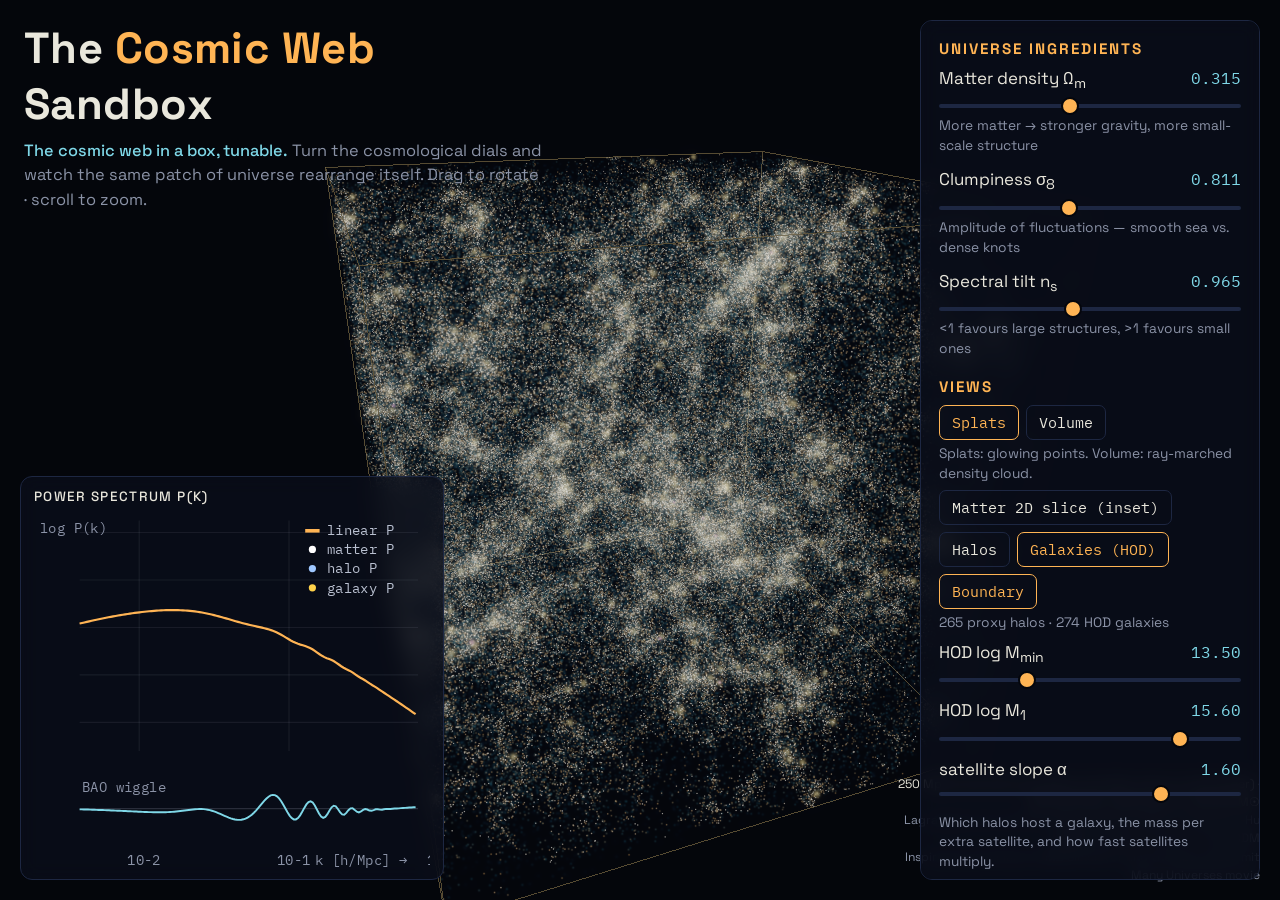
==== commit 9e16bbc8: "Fix simulation and visualization settings. Tune cosmetics" ====
--- a/cosmic-web-sandbox/index.html
+++ b/cosmic-web-sandbox/index.html
@@ -3,7 +3,7 @@
 <head>
 <meta charset="utf-8">
 <meta name="viewport" content="width=device-width, initial-scale=1.0">
-<title>The Cosmic Web Sandbox — interactive cosmic web</title>
+<title>The Cosmic Web Sandbox</title>
 <link rel="preconnect" href="https://fonts.googleapis.com">
 <link href="https://fonts.googleapis.com/css2?family=Space+Grotesk:wght@400;500;700&family=IBM+Plex+Mono:wght@400;500&display=swap" rel="stylesheet">
 <style>
@@ -22,68 +22,67 @@
   canvas#scene{position:fixed;inset:0;display:block;cursor:grab}
   canvas#scene:active{cursor:grabbing}
 
-  header{position:fixed;top:18px;left:22px;z-index:5;pointer-events:none;max-width:min(46ch,60vw)}
-  header h1{font-size:clamp(1.15rem,2.4vw,1.7rem);font-weight:700;letter-spacing:.01em}
+  header{position:fixed;top:20px;left:24px;z-index:5;pointer-events:none;max-width:min(52ch,62vw)}
+  header h1{font-size:clamp(1.8rem,3.4vw,3.0rem);font-weight:700;letter-spacing:.01em}
   header h1 em{font-style:normal;color:var(--amber)}
-  header p{font-size:.8rem;color:var(--dim);margin-top:4px;line-height:1.45}
+  header p{font-size:1.02rem;color:var(--dim);margin-top:7px;line-height:1.5}
   header p strong{color:var(--cyan);font-weight:500}
 
   /* ---------- control panel ---------- */
-  #panel{position:fixed;top:18px;right:18px;z-index:6;width:272px;
+  #panel{position:fixed;top:20px;right:20px;z-index:6;width:340px;
     background:var(--panel);backdrop-filter:blur(10px);
-    border:1px solid var(--line);border-radius:10px;padding:16px 16px 12px;
-    max-height:calc(100% - 36px);overflow-y:auto}
-  #panel h2{font-size:.66rem;letter-spacing:.18em;text-transform:uppercase;
-    color:var(--dim);font-weight:500;margin:14px 0 8px}
+    border:1px solid var(--line);border-radius:12px;padding:18px 18px 14px;
+    max-height:calc(100% - 40px);overflow-y:auto}
+  #panel h2{font-size:.95rem;letter-spacing:.13em;text-transform:uppercase;
+    color:var(--amber);font-weight:700;margin:18px 0 9px}
   #panel h2:first-child{margin-top:0}
-  .ctl{margin-bottom:10px}
-  .ctl .row{display:flex;justify-content:space-between;align-items:baseline;font-size:.82rem}
-  .ctl .row .val{font-family:'IBM Plex Mono',monospace;font-size:.78rem;color:var(--cyan)}
-  .ctl input[type=range]{width:100%;margin-top:5px;-webkit-appearance:none;appearance:none;
-    height:3px;border-radius:2px;background:var(--line);outline:none}
+  .ctl{margin-bottom:12px}
+  .ctl .row{display:flex;justify-content:space-between;align-items:baseline;font-size:1.06rem}
+  .ctl .row .val{font-family:'IBM Plex Mono',monospace;font-size:1.0rem;color:var(--cyan)}
+  .ctl input[type=range]{width:100%;margin-top:7px;-webkit-appearance:none;appearance:none;
+    height:4px;border-radius:2px;background:var(--line);outline:none}
   .ctl input[type=range]::-webkit-slider-thumb{-webkit-appearance:none;appearance:none;
-    width:14px;height:14px;border-radius:50%;background:var(--amber);
+    width:18px;height:18px;border-radius:50%;background:var(--amber);
     border:2px solid var(--space);cursor:pointer}
-  .ctl input[type=range]::-moz-range-thumb{width:12px;height:12px;border-radius:50%;
+  .ctl input[type=range]::-moz-range-thumb{width:16px;height:16px;border-radius:50%;
     background:var(--amber);border:2px solid var(--space);cursor:pointer}
   .ctl input[type=range]:focus-visible{outline:2px solid var(--cyan);outline-offset:4px}
-  .hint{font-size:.68rem;color:var(--dim);line-height:1.4;margin-top:2px}
-
-  .btnrow{display:flex;gap:6px;flex-wrap:wrap;margin-bottom:4px}
-  button,select{font-family:'IBM Plex Mono',monospace;font-size:.7rem;color:var(--ink);
-    background:transparent;border:1px solid var(--line);border-radius:6px;
-    padding:5px 9px;cursor:pointer;transition:border-color .15s,color .15s}
+  .hint{font-size:.86rem;color:var(--dim);line-height:1.45;margin-top:3px}
+
+  .btnrow{display:flex;gap:7px;flex-wrap:wrap;margin-bottom:4px}
+  button,select{font-family:'IBM Plex Mono',monospace;font-size:.92rem;color:var(--ink);
+    background:transparent;border:1px solid var(--line);border-radius:7px;
+    padding:7px 12px;cursor:pointer;transition:border-color .15s,color .15s}
   button:hover{border-color:var(--amber);color:var(--amber)}
   button:focus-visible,select:focus-visible{outline:2px solid var(--cyan);outline-offset:2px}
   button.primary{border-color:var(--amber);color:var(--amber)}
   select{background:var(--panel)}
   option{background:#0a0e1a}
 
-  #status{font-size:.68rem;font-family:'IBM Plex Mono',monospace;color:var(--amber);
-    min-height:1em;margin-top:8px;opacity:0;transition:opacity .2s}
+  #status{font-size:.86rem;font-family:'IBM Plex Mono',monospace;color:var(--amber);
+    min-height:1em;margin-top:9px;opacity:0;transition:opacity .2s}
   #status.on{opacity:1}
 
-  /* ---------- P(k) inset ---------- */
-  #sliceBox{position:fixed;left:18px;top:96px;z-index:5;
+  /* ---------- insets ---------- */
+  .cap, #sliceBox .cap, #pk2Box .cap, #pkbox .cap{
+    font-size:.84rem;letter-spacing:.1em;text-transform:uppercase;color:var(--ink);font-weight:500}
+  #sliceBox{position:fixed;left:20px;top:108px;z-index:5;
     background:var(--panel);backdrop-filter:blur(10px);
-    border:1px solid var(--line);border-radius:10px;padding:10px 12px 8px}
-  #sliceBox .cap{font-size:.64rem;letter-spacing:.14em;text-transform:uppercase;color:var(--dim)}
-  #slice{display:block;margin-top:5px;border-radius:4px;width:200px;height:200px}
-
-  #pk2Box{position:fixed;right:18px;bottom:78px;z-index:5;
+    border:1px solid var(--line);border-radius:12px;padding:11px 13px 9px}
+  #slice{display:block;margin-top:7px;border-radius:4px;width:240px;height:240px}
+
+  #pk2Box{position:fixed;right:20px;bottom:84px;z-index:5;
     background:var(--panel);backdrop-filter:blur(10px);
-    border:1px solid var(--line);border-radius:10px;padding:10px 12px 8px}
-  #pk2Box .cap{font-size:.64rem;letter-spacing:.14em;text-transform:uppercase;color:var(--dim)}
-  #pk2{display:block;margin-top:5px;border-radius:4px;width:180px;height:180px}
-
-  #pkbox{position:fixed;left:18px;bottom:18px;z-index:5;
+    border:1px solid var(--line);border-radius:12px;padding:11px 13px 9px}
+  #pk2{display:block;margin-top:7px;border-radius:4px;width:220px;height:220px}
+
+  #pkbox{position:fixed;left:20px;bottom:20px;z-index:5;
     background:var(--panel);backdrop-filter:blur(10px);
-    border:1px solid var(--line);border-radius:10px;padding:10px 12px 6px}
-  #pkbox .cap{font-size:.64rem;letter-spacing:.14em;text-transform:uppercase;color:var(--dim)}
-  #pk{display:block;margin-top:4px}
-
-  footer{position:fixed;right:18px;bottom:14px;z-index:4;text-align:right;
-    font-size:.66rem;color:var(--dim);line-height:1.5;max-width:46ch;pointer-events:none}
+    border:1px solid var(--line);border-radius:12px;padding:11px 13px 8px}
+  #pk{display:block;margin-top:6px;width:396px;height:360px}
+
+  footer{position:fixed;right:20px;bottom:16px;z-index:4;text-align:right;
+    font-size:.76rem;color:var(--dim);line-height:1.5;max-width:48ch;pointer-events:none}
   footer span{color:var(--ink)}
 
   #togglePanel{display:none;position:fixed;top:14px;right:14px;z-index:7}
@@ -107,8 +106,8 @@
 
 <header>
   <h1>The <em>Cosmic Web</em> Sandbox</h1>
-  <p>One random seed, many possible universes. <strong>Drag the dials</strong> and watch the
-     same cosmic web respond to different physics. Drag to rotate &middot; scroll or pinch to zoom.</p>
+  <p><strong>The cosmic web in a box, tunable.</strong> Turn the cosmological dials and watch
+     the same patch of universe rearrange itself. Drag to rotate &middot; scroll to zoom.</p>
 </header>
 
 <button id="togglePanel">Controls</button>
@@ -140,24 +139,27 @@
     <button data-render="splat" class="primary">Splats</button>
     <button data-render="volume">Volume</button>
   </div>
+  <div class="hint">Splats: glowing points. Volume: ray-marched density cloud.</div>
   <div class="btnrow" style="margin-top:6px">
     <button id="sliceToggle">Matter 2D slice (inset)</button>
     <button id="haloToggle">Halos</button>
-    <button id="galToggle">Galaxies (HOD)</button>
+    <button id="galToggle" class="primary">Galaxies (HOD)</button>
+    <button id="boxToggle" class="primary">Boundary</button>
   </div>
   <div class="hint" id="haloInfo">Proxy halos = density peaks; galaxies via Zheng et al. (2004) HOD model. Cluster-scale here.</div>
   <div class="ctl" style="margin-top:8px">
     <div class="row"><label for="hmin">HOD log M<sub>min</sub></label><span class="val" id="hminVal"></span></div>
-    <input type="range" id="hmin" min="13.0" max="14.8" step="0.05" value="13.8">
+    <input type="range" id="hmin" min="13.0" max="14.8" step="0.05" value="13.5">
   </div>
   <div class="ctl">
     <div class="row"><label for="hm1">HOD log M<sub>1</sub></label><span class="val" id="hm1Val"></span></div>
-    <input type="range" id="hm1" min="13.8" max="15.6" step="0.05" value="15.0">
+    <input type="range" id="hm1" min="13.8" max="16.0" step="0.05" value="15.6">
   </div>
   <div class="ctl">
     <div class="row"><label for="hal">satellite slope &alpha;</label><span class="val" id="halVal"></span></div>
-    <input type="range" id="hal" min="0.4" max="1.6" step="0.05" value="1.0">
+    <input type="range" id="hal" min="0.4" max="2.0" step="0.05" value="1.6">
   </div>
+  <div class="hint">Which halos host a galaxy, the mass per extra satellite, and how fast satellites multiply.</div>
 
   <h2>Power spectrum</h2>
   <div class="btnrow">
@@ -185,6 +187,7 @@
     <button data-preset="lows8">Smooth</button>
     <button data-preset="blue">Blue tilt</button>
   </div>
+  <div class="hint">One-tap parameter sets to compare at a glance.</div>
 
   <h2>Simulation configurations</h2>
   <div class="btnrow">
@@ -224,7 +227,7 @@
 
 <div id="pkbox">
   <div class="cap">Power spectrum P(k)</div>
-  <canvas id="pk" width="240" height="210"></canvas>
+  <canvas id="pk" width="396" height="360"></canvas>
 </div>
 
 <footer>
@@ -244,7 +247,7 @@
 <script>
 'use strict';
 /* =====================================================================
- * The Cosmic Web Sandbox
+ * The Tunable Universe
  * ---------------------------------------------------------------------
  * Physics pipeline (all in the browser):
  *   1. Draw a unit Gaussian white-noise field w(q) on an N^3 grid
@@ -273,10 +276,10 @@
   om: 0.315, s8: 0.811, ns: 0.965, a: 1.0,
   N: 64, seed: 12345, order: 1,
   rsd: 'off', showSlice: false,
-  showHalos: false, showGals: false,
+  showHalos: false, showGals: true, showBox: true,
   render: 'splat',
   pkMatter: false, pkHalos: false, pkGals: false, pk2D: false,
-  hodMmin: 13.8, hodM1: 15.0, hodAlpha: 1.0,
+  hodMmin: 13.5, hodM1: 15.6, hodAlpha: 1.6,
   playing: false,
 };
 
@@ -598,6 +601,20 @@
 
 const scene  = new THREE.Scene();
 scene.background = new THREE.Color(0x04060c);
+
+/* Periodic-box boundary: the original thin (1px) wireframe around the volume.
+   Visibility is toggled live via state.showBox. */
+let boundary = null;
+function buildBoundary(){
+  const geo = new THREE.BoxGeometry(BOX, BOX, BOX);
+  boundary = new THREE.LineSegments(
+    new THREE.EdgesGeometry(geo),
+    new THREE.LineBasicMaterial({ color: 0xffce70, transparent: true, opacity: 0.5 }));
+  boundary.visible = state.showBox;
+  scene.add(boundary);
+  geo.dispose();
+}
+buildBoundary();
 const camera = new THREE.PerspectiveCamera(55, innerWidth/innerHeight, 1, 6000);
 
 const uniforms = {
@@ -790,7 +807,7 @@
   $('zHint').textContent = fmtZ(state.a);
   const mp = state.om*2.775e11*Math.pow(BOX/state.N, 3)/1e12;
   $('boxinfo').textContent =
-    `${BOX.toFixed(0)} Mpc/h box · ${state.N}\u00B3 particles · each point ≈ ${mp.toFixed(1)}\u00D710\u00B9\u00B2 M\u2609 of matter`;
+    `${BOX.toFixed(0)} Mpc/h periodic box (leave one side, return on the other) · ${state.N}\u00B3 particles · each point ≈ ${mp.toFixed(1)}\u00D710\u00B9\u00B2 M\u2609`;
 }
 function refreshAmp(){
   const D = state.s8*growthNorm(state.a, state.om);
@@ -907,6 +924,11 @@
   $('galToggle').classList.toggle('primary', state.showGals);
   if (galPoints) galPoints.visible = state.showGals;
   if (state.showHalos || state.showGals) updateHalos();
+});
+$('boxToggle').addEventListener('click', () => {
+  state.showBox = !state.showBox;
+  $('boxToggle').classList.toggle('primary', state.showBox);
+  if (boundary) boundary.visible = state.showBox;
 });
 const hodSync = () => { $('hminVal').textContent = state.hodMmin.toFixed(2);
   $('hm1Val').textContent = state.hodM1.toFixed(2); $('halVal').textContent = state.hodAlpha.toFixed(2); };
@@ -1059,7 +1081,7 @@
       precision mediump float; varying float vT;
       void main(){ vec2 uv = gl_PointCoord*2.0-1.0; float r2 = dot(uv,uv);
         if (r2 > 1.0) discard; float a = exp(-2.5*r2);
-        vec3 cen = vec3(1.0,0.85,0.45), sat = vec3(0.55,0.9,1.0);
+        vec3 cen = vec3(1.0,0.85,0.45), sat = vec3(1.0,0.42,0.85);
         vec3 c = mix(cen, sat, step(0.5, vT));
         gl_FragColor = vec4(c*a, a); }`,
   });
@@ -1226,7 +1248,8 @@
 /* ------------------------- P(k) inset ------------------------------ */
 const pkCanvas = $('pk'), pkCtx = pkCanvas.getContext('2d');
 function drawPk(){
-  const W = pkCanvas.width, H = pkCanvas.height, ctx = pkCtx;
+  const ctx = pkCtx, W = 330, H = 300;               // logical drawing space
+  ctx.setTransform(pkCanvas.width/W, 0, 0, pkCanvas.height/H, 0, 0);  // scale up to the actual canvas
   ctx.clearRect(0, 0, W, H);
   // FIXED axes so cosmological changes are visible (no auto-rescaling)
   const kLo = 0.004, kHi = 0.7;                       // h/Mpc, turnover .. BAO band
@@ -1235,9 +1258,9 @@
   const ampSq = Math.pow(state.s8*growthNorm(state.a, state.om), 2);
 
   // panel split: top = P(k), bottom = BAO wiggle ratio
-  const topH = H - 64, botY0 = H - 56, botH = 40;
-  const X  = lk => 30 + (W - 40)*(lk - lo)/(hi - lo);
-  const Yp = lp => 8 + (topH - 16)*(1 - (lp - pLo)/(pHi - pLo));
+  const topH = H - 92, botY0 = H - 78, botH = 52;
+  const X  = lk => 38 + (W - 50)*(lk - lo)/(hi - lo);
+  const Yp = lp => 10 + (topH - 22)*(1 - (lp - pLo)/(pHi - pLo));
 
   // --- top: P(k) ---
   const T = makeTransfer(state.om), Tnw = makeTransferNW(state.om);
@@ -1245,7 +1268,7 @@
   // gridlines
   ctx.strokeStyle = 'rgba(139,147,167,0.12)'; ctx.lineWidth = 1;
   for (let e=-2;e<=0;e++){ const x=X(e); ctx.beginPath(); ctx.moveTo(x,8); ctx.lineTo(x,topH-8); ctx.stroke(); }
-  for (let lp=2; lp<=6; lp++){ const y=Yp(lp); ctx.beginPath(); ctx.moveTo(30,y); ctx.lineTo(W-10,y); ctx.stroke(); }
+  for (let lp=2; lp<=6; lp++){ const y=Yp(lp); ctx.beginPath(); ctx.moveTo(38,y); ctx.lineTo(W-10,y); ctx.stroke(); }
   const lineP = (fn, color, width) => {
     ctx.strokeStyle = color; ctx.lineWidth = width; ctx.beginPath();
     for (let i=0;i<=140;i++){ const lk=lo+(hi-lo)*i/140, k=Math.pow(10,lk);
@@ -1261,30 +1284,30 @@
       const lp=Math.log10(m.Ps[i]); if(lp<pLo||lp>pHi) continue;
       ctx.beginPath(); ctx.arc(X(lk),Yp(lp),1.5,0,6.28); ctx.fill(); } };
   dots(pkData.matter,'#ffffff'); dots(pkData.halos,'#9ec7ff'); dots(pkData.gals,'#ffd24a');
-  ctx.fillStyle='#8b93a7'; ctx.font='9px "IBM Plex Mono", monospace';
-  ctx.fillText('log P(k)', 4, 14);
+  ctx.fillStyle='#8b93a7'; ctx.font='12px "IBM Plex Mono", monospace';
+  ctx.fillText('log P(k)', 5, 18);
   // legend
   const leg = [['#ffb454','linear P'],['#ffffff','matter P'],['#9ec7ff','halo P'],['#ffd24a','galaxy P']];
-  let ly = 16;
+  let ly = 20;
   leg.forEach(([c,lab],i)=>{ ctx.fillStyle=c;
-    if (i===0){ ctx.fillRect(W-78, ly-3, 9, 2); } else { ctx.beginPath(); ctx.arc(W-73, ly-2, 2, 0, 6.28); ctx.fill(); }
-    ctx.fillStyle='#b9c0d0'; ctx.fillText(lab, W-64, ly); ly += 11; });
+    if (i===0){ ctx.fillRect(W-104, ly-5, 12, 3); } else { ctx.beginPath(); ctx.arc(W-98, ly-4, 3, 0, 6.28); ctx.fill(); }
+    ctx.fillStyle='#b9c0d0'; ctx.fillText(lab, W-86, ly); ly += 16; });
 
   // --- bottom: BAO wiggle ratio P_full / P_nowiggle ---
   const rLo=0.85, rHi=1.15;
   const Yr = r => botY0 + botH*(1 - (r - rLo)/(rHi - rLo));
   ctx.strokeStyle='rgba(139,147,167,0.25)'; ctx.lineWidth=1;
-  ctx.beginPath(); ctx.moveTo(30,Yr(1)); ctx.lineTo(W-10,Yr(1)); ctx.stroke();   // ratio=1
+  ctx.beginPath(); ctx.moveTo(38,Yr(1)); ctx.lineTo(W-10,Yr(1)); ctx.stroke();   // ratio=1
   ctx.strokeStyle='#7fd8e8'; ctx.lineWidth=1.6; ctx.beginPath();
   for (let i=0;i<=160;i++){ const lk=lo+(hi-lo)*i/160, k=Math.pow(10,lk);
     const r=Math.pow(T(k)/Tnw(k),2), x=X(lk), y=Yr(Math.max(rLo,Math.min(rHi,r)));
     i? ctx.lineTo(x,y):ctx.moveTo(x,y); }
   ctx.stroke();
   ctx.fillStyle='#8b93a7';
-  ctx.fillText('BAO wiggle', 34, botY0+10);
-  ctx.fillText('k [h/Mpc] →', W-78, H-3);
+  ctx.fillText('BAO wiggle', 40, botY0+12);
+  ctx.fillText('k [h/Mpc] →', W-96, H-5);
   // x ticks
-  for (let e=-2;e<=0;e++){ ctx.fillText('10'+(e), X(e)-8, H-3); }
+  for (let e=-2;e<=0;e++){ ctx.fillText('10'+(e), X(e)-10, H-5); }
 }
 
 /* ------------------- 2D P(k) of the column density ----------------- */
@@ -1468,6 +1491,7 @@
 /* --------------------------- main loop ------------------------------ */
 let prevT = performance.now();
 function loop(t){
+  requestAnimationFrame(loop);                  // reschedule FIRST so the loop can never die
   const dt = (t - prevT)/1000; prevT = t;
 
   if (morphT0 >= 0){
@@ -1485,9 +1509,14 @@
     cam.theta += dt*0.05;                       // gentle idle rotation
 
   applyCamera();
-  if (post.on){ if (!rtScene) initPost(); renderPost(); }
-  else renderer.render(scene, camera);
-  requestAnimationFrame(loop);
+  try {
+    if (post.on){ if (!rtScene) initPost(); renderPost(); }
+    else renderer.render(scene, camera);
+  } catch (err) {
+    // bloom/post pipeline failed on this GPU/browser — fall back to plain rendering
+    if (post.on){ console.warn('Post-processing disabled (fell back to direct render):', err); post.on = false; }
+    try { renderer.setRenderTarget(null); renderer.render(scene, camera); } catch (_) {}
+  }
 }
 
 addEventListener('resize', () => {
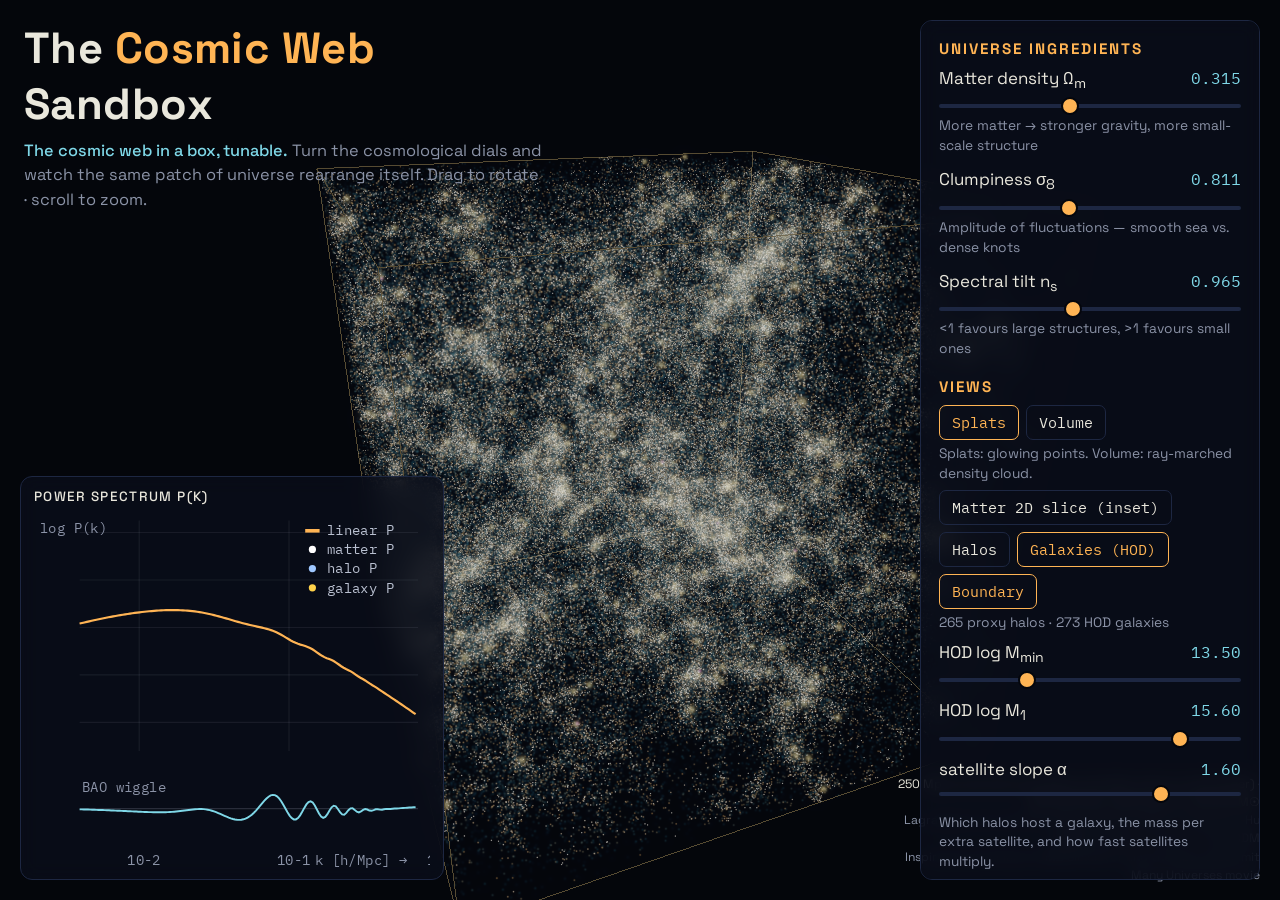
==== commit 79eafe62: "Clean up. More cosmetic fixes" ====
--- a/cosmic-web-sandbox/index.html
+++ b/cosmic-web-sandbox/index.html
@@ -64,17 +64,12 @@
   #status.on{opacity:1}
 
   /* ---------- insets ---------- */
-  .cap, #sliceBox .cap, #pk2Box .cap, #pkbox .cap{
+  .cap, #sliceBox .cap, #pkbox .cap{
     font-size:.84rem;letter-spacing:.1em;text-transform:uppercase;color:var(--ink);font-weight:500}
-  #sliceBox{position:fixed;left:20px;top:108px;z-index:5;
+  #sliceBox{position:fixed;left:20px;top:150px;z-index:5;
     background:var(--panel);backdrop-filter:blur(10px);
     border:1px solid var(--line);border-radius:12px;padding:11px 13px 9px}
   #slice{display:block;margin-top:7px;border-radius:4px;width:240px;height:240px}
-
-  #pk2Box{position:fixed;right:20px;bottom:84px;z-index:5;
-    background:var(--panel);backdrop-filter:blur(10px);
-    border:1px solid var(--line);border-radius:12px;padding:11px 13px 9px}
-  #pk2{display:block;margin-top:7px;border-radius:4px;width:220px;height:220px}
 
   #pkbox{position:fixed;left:20px;bottom:20px;z-index:5;
     background:var(--panel);backdrop-filter:blur(10px);
@@ -95,7 +90,6 @@
       max-height:55vh;transform:translateY(110%);transition:transform .25s}
     #panel.open{transform:translateY(0)}
     #pkbox{display:none}
-    #pk2Box{display:none !important}
     #sliceBox{display:none !important}
     footer{display:none}
   }
@@ -166,7 +160,6 @@
     <button id="pkMatter">Matter</button>
     <button id="pkHalos">Halos</button>
     <button id="pkGals">Galaxies</button>
-    <button id="pk2D">2D P(k) (inset)</button>
   </div>
   <div class="hint">Measured P(k) from the box (dots) vs linear input (line). Halos/galaxies show bias and shot noise.</div>
 
@@ -214,11 +207,6 @@
 
   <div id="status"></div>
 </aside>
-
-<div id="pk2Box" style="display:none">
-  <div class="cap" id="pk2Cap">2D P(k)</div>
-  <canvas id="pk2" width="240" height="240"></canvas>
-</div>
 
 <div id="sliceBox" style="display:none">
   <div class="cap" id="sliceCap">Matter column density — z LOS</div>
@@ -278,7 +266,7 @@
   rsd: 'off', showSlice: false,
   showHalos: false, showGals: true, showBox: true,
   render: 'splat',
-  pkMatter: false, pkHalos: false, pkGals: false, pk2D: false,
+  pkMatter: false, pkHalos: false, pkGals: false,
   hodMmin: 13.5, hodM1: 15.6, hodAlpha: 1.6,
   playing: false,
 };
@@ -904,14 +892,13 @@
 const pkToggle = (id, key) => $(id).addEventListener('click', () => {
   state[key] = !state[key];
   $(id).classList.toggle('primary', state[key]);
-  if (key === 'pk2D') $('pk2Box').style.display = state.pk2D ? 'block' : 'none';
-  if (state.pkMatter || state.pkHalos || state.pkGals || state.pk2D){
+  if (state.pkMatter || state.pkHalos || state.pkGals){
     if ((state.pkHalos || state.pkGals) && !lastHalos.length) updateHalos();
     measurePk();
   } else drawPk();
 });
 pkToggle('pkMatter','pkMatter'); pkToggle('pkHalos','pkHalos');
-pkToggle('pkGals','pkGals');     pkToggle('pk2D','pk2D');
+pkToggle('pkGals','pkGals');
 
 $('haloToggle').addEventListener('click', () => {
   state.showHalos = !state.showHalos;
@@ -1029,7 +1016,7 @@
 let sliceTimer = 0, prodTimer = 0;
 function refreshProducts(){
   const needVol = (state.render === 'volume');
-  const needPk = state.pkMatter || state.pkHalos || state.pkGals || state.pk2D;
+  const needPk = state.pkMatter || state.pkHalos || state.pkGals;
   if (!state.showSlice && !state.showHalos && !state.showGals && !needVol && !needPk) return;
   clearTimeout(prodTimer);
   prodTimer = setTimeout(() => {
@@ -1242,7 +1229,6 @@
     pkData.gals=estimatePk(rho, PK_N, V/galCount);
   } else pkData.gals=null;
   drawPk();
-  if (state.pk2D) draw2DPk();
 }
 
 /* ------------------------- P(k) inset ------------------------------ */
@@ -1308,46 +1294,6 @@
   ctx.fillText('k [h/Mpc] →', W-96, H-5);
   // x ticks
   for (let e=-2;e<=0;e++){ ctx.fillText('10'+(e), X(e)-10, H-5); }
-}
-
-/* ------------------- 2D P(k) of the column density ----------------- */
-function fft2d(re, im, N, inv){
-  for (let y=0;y<N;y++) fftLine(re, im, N, y*N, 1, inv);
-  for (let x=0;x<N;x++) fftLine(re, im, N, x, N, inv);
-}
-const pk2Canvas = $('pk2'), pk2Ctx = pk2Canvas && pk2Canvas.getContext('2d');
-function draw2DPk(){
-  if (!state.pk2D || !pk2Ctx) return;
-  const G2 = 128, M = G2*G2, cell = BOX/G2, p = [0,0,0];
-  const re = new Float32Array(M), im = new Float32Array(M);
-  const ax = SLICE_AXIS, u = (ax+1)%3, v = (ax+2)%3;
-  for (let i=0;i<state.N*state.N*state.N;i++){
-    displacedPos(i,p);
-    const gu=p[u]/BOX*G2, gv=p[v]/BOX*G2, iu=gu|0, iv=gv|0, du=gu-iu, dv=gv-iv;
-    re[(iv%G2)*G2+(iu%G2)]+=(1-du)*(1-dv); re[(iv%G2)*G2+(iu+1)%G2]+=du*(1-dv);
-    re[((iv+1)%G2)*G2+(iu%G2)]+=(1-du)*dv; re[((iv+1)%G2)*G2+(iu+1)%G2]+=du*dv;
-  }
-  let mean=0; for(let i=0;i<M;i++) mean+=re[i]; mean/=M;
-  for(let i=0;i<M;i++) re[i]=re[i]/mean-1;
-  fft2d(re, im, G2, false);
-  // power, fftshifted, log-scaled to an image
-  const pw = new Float32Array(M); let mx=-1e30, mn=1e30;
-  for(let i=0;i<M;i++){ const lp=Math.log10(re[i]*re[i]+im[i]*im[i]+1e-6); pw[i]=lp; if(lp>mx)mx=lp; if(lp<mn)mn=lp; }
-  mn = mx - 6;                                       // 6-decade dynamic range
-  const img = pk2Ctx.createImageData(G2, G2);
-  const ramp = t => { const cs=[[5,11,33],[13,51,107],[31,133,168],[247,168,77],[255,247,224]];
-    const x=Math.min(0.999,Math.max(0,t))*4,k=x|0,fr=x-k,c0=cs[k],c1=cs[k+1];
-    return [c0[0]+(c1[0]-c0[0])*fr,c0[1]+(c1[1]-c0[1])*fr,c0[2]+(c1[2]-c0[2])*fr]; };
-  for(let y=0;y<G2;y++)for(let x=0;x<G2;x++){
-    const sx=(x+G2/2)%G2, sy=(y+G2/2)%G2;            // fftshift: k=0 to centre
-    const t=(pw[sy*G2+sx]-mn)/(mx-mn), c=ramp(t), o=4*(y*G2+x);
-    img.data[o]=c[0]; img.data[o+1]=c[1]; img.data[o+2]=c[2]; img.data[o+3]=255;
-  }
-  const tmp=document.createElement('canvas'); tmp.width=tmp.height=G2;
-  tmp.getContext('2d').putImageData(img,0,0);
-  pk2Ctx.imageSmoothingEnabled=true;
-  pk2Ctx.drawImage(tmp,0,0,pk2Canvas.width,pk2Canvas.height);
-  $('pk2Cap').textContent = '2D P(k) · ' + ('xyz'[ax]) + '-proj' + (state.rsd!=='off' ? ' · RSD (anisotropic)' : '');
 }
 
 /* ---------------- bloom post-processing (manual, no deps) ----------- */
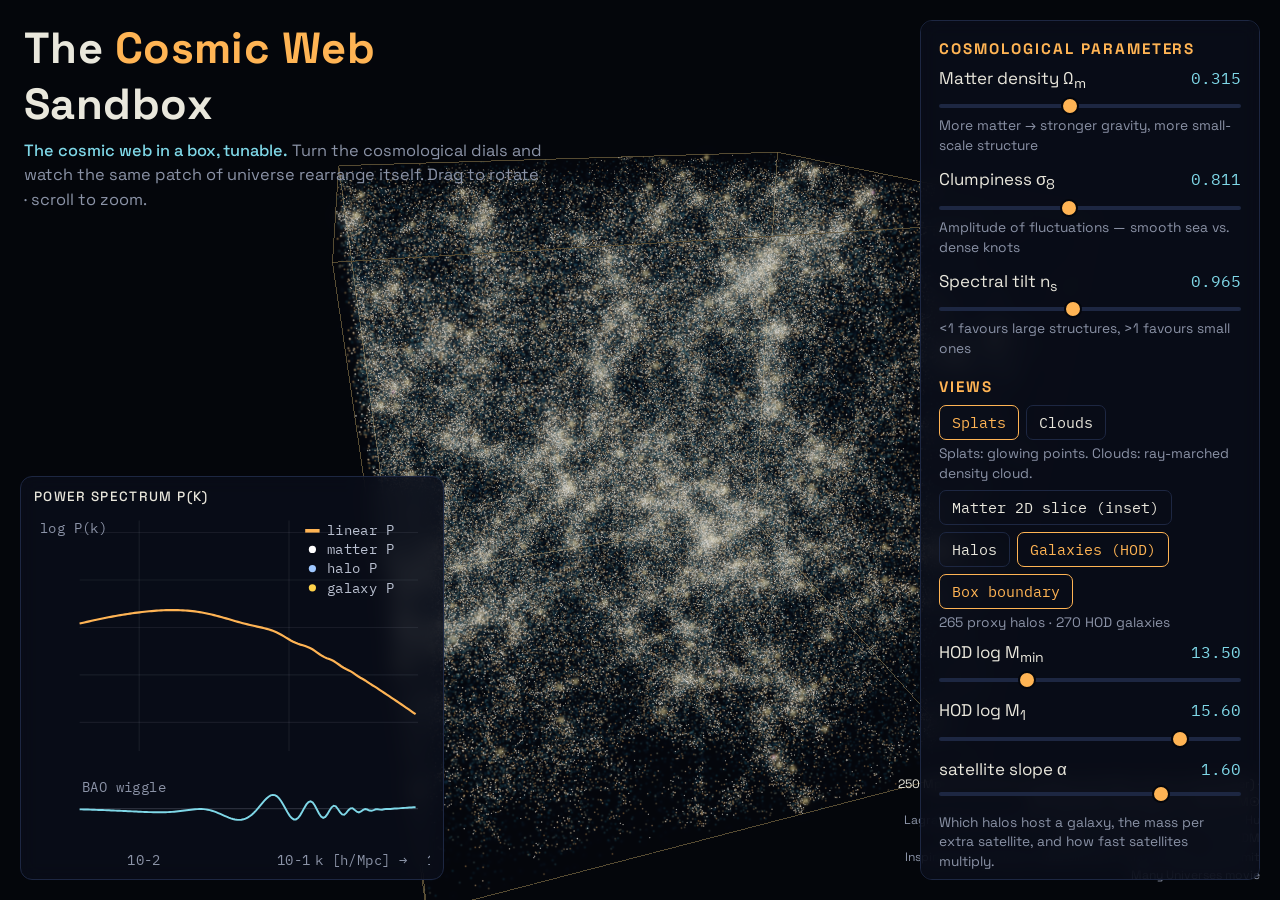
==== commit d9d1980a: "Fix terms" ====
--- a/cosmic-web-sandbox/index.html
+++ b/cosmic-web-sandbox/index.html
@@ -107,7 +107,7 @@
 <button id="togglePanel">Controls</button>
 
 <aside id="panel">
-  <h2>Universe ingredients</h2>
+  <h2>Cosmological parameters</h2>
 
   <div class="ctl">
     <div class="row"><label for="om">Matter density &Omega;<sub>m</sub></label><span class="val" id="omVal"></span></div>
@@ -131,16 +131,16 @@
   <h2>Views</h2>
   <div class="btnrow">
     <button data-render="splat" class="primary">Splats</button>
-    <button data-render="volume">Volume</button>
+    <button data-render="volume">Clouds</button>
   </div>
-  <div class="hint">Splats: glowing points. Volume: ray-marched density cloud.</div>
+  <div class="hint">Splats: glowing points. Clouds: ray-marched density cloud.</div>
   <div class="btnrow" style="margin-top:6px">
     <button id="sliceToggle">Matter 2D slice (inset)</button>
     <button id="haloToggle">Halos</button>
     <button id="galToggle" class="primary">Galaxies (HOD)</button>
-    <button id="boxToggle" class="primary">Boundary</button>
+    <button id="boxToggle" class="primary">Box boundary</button>
   </div>
-  <div class="hint" id="haloInfo">Proxy halos = density peaks; galaxies via Zheng et al. (2004) HOD model. Cluster-scale here.</div>
+  <div class="hint" id="haloInfo">Proxy halos = density peaks; galaxies via <a href="https://iopscience.iop.org/article/10.1086/466510">Zheng et al. (2004)</a> HOD model.</div>
   <div class="ctl" style="margin-top:8px">
     <div class="row"><label for="hmin">HOD log M<sub>min</sub></label><span class="val" id="hminVal"></span></div>
     <input type="range" id="hmin" min="13.0" max="14.8" step="0.05" value="13.5">
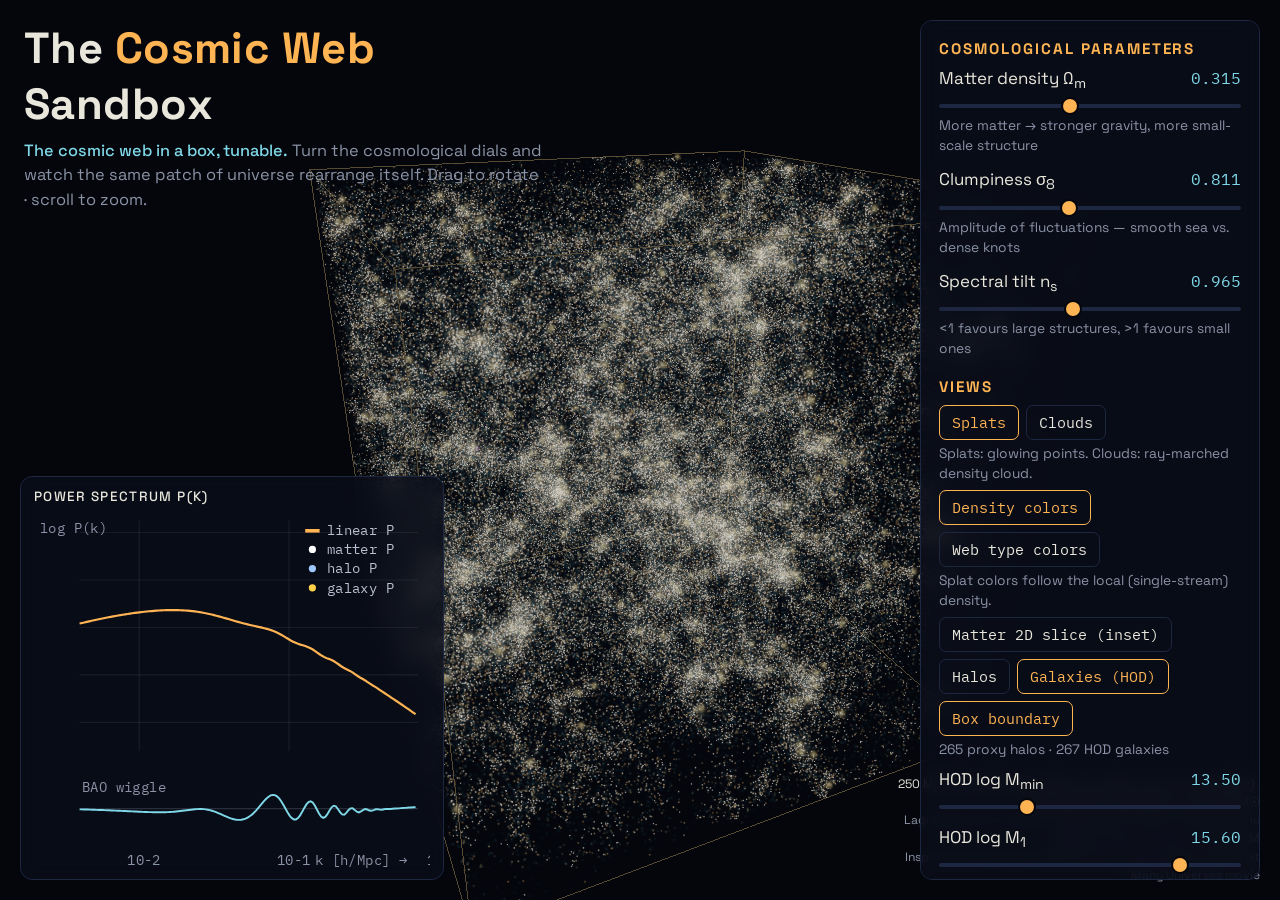
==== commit 4abab935: "Add web-type collapse colors and live insets during Grow the universe - New "Web type colors" splat " ====
--- a/cosmic-web-sandbox/index.html
+++ b/cosmic-web-sandbox/index.html
@@ -82,6 +82,9 @@
 
   #togglePanel{display:none;position:fixed;top:14px;right:14px;z-index:7}
 
+  /* embed mode (?embed=1): hide page chrome for clean iframe embedding */
+  body.embed header, body.embed footer{display:none}
+
   @media (max-width:760px){
     header{max-width:70vw}
     header p{display:none}
@@ -134,6 +137,11 @@
     <button data-render="volume">Clouds</button>
   </div>
   <div class="hint">Splats: glowing points. Clouds: ray-marched density cloud.</div>
+  <div class="btnrow" style="margin-top:6px">
+    <button data-color="density" class="primary">Density colors</button>
+    <button data-color="web">Web type colors</button>
+  </div>
+  <div class="hint" id="colorHint">Splat colors follow the local (single-stream) density.</div>
   <div class="btnrow" style="margin-top:6px">
     <button id="sliceToggle">Matter 2D slice (inset)</button>
     <button id="haloToggle">Halos</button>
@@ -172,6 +180,8 @@
   <div class="btnrow">
     <button id="play" class="primary">&#9654; Grow the universe</button>
   </div>
+  <div class="hint">Tip: switch to <em>Web type colors</em> to watch gravitational collapse in
+    1, 2, then 3 axes assemble sheets &rarr; filaments &rarr; nodes.</div>
 
   <h2>Cosmology presets</h2>
   <div class="btnrow">
@@ -265,7 +275,7 @@
   N: 64, seed: 12345, order: 1,
   rsd: 'off', showSlice: false,
   showHalos: false, showGals: true, showBox: true,
-  render: 'splat',
+  render: 'splat', colorMode: 'density',
   pkMatter: false, pkHalos: false, pkGals: false,
   hodMmin: 13.5, hodM1: 15.6, hodAlpha: 1.6,
   playing: false,
@@ -614,16 +624,19 @@
   uLOS:  { value: new THREE.Vector3(0,0,0) },  // redshift-space axis (0 = off)
   uSize: { value: 1.0 },
   uBox:  { value: BOX },
+  uWeb:  { value: 0.0 },   // 0 = density ramp, 1 = web-morphology colors
+  uEigK: { value: 1.0 },   // rescales eigenvalues to the 64^3 grid variance
 };
 
 const vert = `
-  uniform float uMix, uD1, uD2, uF1, uF2, uSize, uBox;
+  uniform float uMix, uD1, uD2, uF1, uF2, uSize, uBox, uEigK;
   uniform vec3 uLOS;
   attribute vec3 disp0;  attribute vec3 disp1;
   attribute vec3 d2a;    attribute vec3 d2b;
   attribute float delta0; attribute float delta1;
   attribute float inv2;  attribute float inv3;
   varying float vT;
+  varying float vC;
   void main(){
     vec3 p1  = mix(disp0, disp1, uMix);          // first-order displacement
     vec3 p2  = mix(d2a,   d2b,   uMix);          // second-order displacement
@@ -637,16 +650,32 @@
     float I1 = -mix(delta0, delta1, uMix);
     float det = 1.0 + uD1*I1 + uD1*uD1*inv2 + uD1*uD1*uD1*inv3;
     float rho = 1.0 / max(abs(det), 0.04);       // caustics saturate bright
-    vT = clamp(0.16*log(rho) + 0.5, 0.0, 1.0);   // log-density -> color/size
+    vT = clamp(0.20*log(rho) + 0.47, 0.0, 1.0);  // log-density -> color/size
+    // T-web classification: eigenvalues a_i of the deformation tensor A
+    // from its invariants via the trigonometric cubic solution
+    // (a^3 - I1 a^2 + I2 a - I3 = 0). Axis i counts as collapsing when
+    // uD1*(-a_i) crosses lambda_th ~ 0.35 (a la Forero-Romero et al. 2009;
+    // the strict Zel'dovich caustic at 1 leaves almost no nodes by z = 0).
+    float pp = inv2 - I1*I1/3.0;
+    float qq = I1*inv2/3.0 - 2.0*I1*I1*I1/27.0 - inv3;
+    float rt = sqrt(max(-pp/3.0, 1e-9));
+    float ph = acos(clamp(-0.5*qq/(rt*rt*rt), -1.0, 1.0))/3.0;
+    float aMax = I1/3.0 + 2.0*rt*cos(ph);
+    float aMin = I1/3.0 + 2.0*rt*cos(ph + 2.0943951);
+    vec3 lam = -vec3(aMin, I1 - aMax - aMin, aMax);
+    vec3 s = smoothstep(vec3(0.25), vec3(0.45), uD1*uEigK*lam);
+    vC = s.x + s.y + s.z;                        // collapsing axes: 0..3
     // adaptive smoothing length h ~ (1+delta)^(-1/3) = |det|^(1/3):
     // voids get large soft kernels that fill the field, knots stay small + sharp
-    float h = clamp(pow(abs(det), 0.3333), 0.32, 2.3);
+    float h = clamp(pow(abs(det), 0.3333), 0.32, 1.9);
     gl_PointSize = uSize * (3.6*h + 1.0) * (420.0 / -mv.z);
     gl_Position  = projectionMatrix * mv;
   }`;
 const frag = `
   precision mediump float;
+  uniform float uWeb;
   varying float vT;
+  varying float vC;
   vec3 ramp(float t){
     vec3 c0 = vec3(0.02,0.04,0.13);
     vec3 c1 = vec3(0.05,0.20,0.42);
@@ -658,13 +687,27 @@
     if (t < 0.75) return mix(c2, c3, (t-0.50)*4.0);
     return mix(c3, c4, (t-0.75)*4.0);
   }
+  vec3 webRamp(float c){                         // void -> sheet -> filament -> node
+    vec3 w0 = vec3(0.05,0.08,0.22);
+    vec3 w1 = vec3(0.42,0.72,0.20);
+    vec3 w2 = vec3(0.22,0.62,1.00);
+    vec3 w3 = vec3(1.00,0.55,0.14);
+    if (c < 1.0) return mix(w0, w1, c);
+    if (c < 2.0) return mix(w1, w2, c - 1.0);
+    return mix(w2, w3, min(c - 2.0, 1.0));
+  }
   void main(){
     vec2 uv = gl_PointCoord*2.0 - 1.0;
     float r2 = dot(uv, uv);
     if (r2 > 1.0) discard;
     float fall = exp(-2.6*r2);                   // soft Gaussian kernel
-    float a = fall*(0.13 + 0.95*vT*vT);          // dense cores brighter
-    gl_FragColor = vec4(ramp(vT)*a*1.25, a);
+    float a = fall*(0.06 + 1.05*vT*vT);          // dense cores brighter, voids dimmer
+    // snap hues toward integer classes and let nodes outshine the filament haze
+    float cc = floor(vC) + smoothstep(0.25, 0.75, fract(vC));
+    vec3 wcol = webRamp(cc) * (0.30 + 0.80*vT) * mix(0.8, 1.7, smoothstep(2.0, 3.0, cc));
+    a *= mix(1.0, 0.85, uWeb);
+    vec3 col = mix(ramp(vT), wcol, uWeb);
+    gl_FragColor = vec4(col*a*1.25, a);
   }`;
 
 let points = null, geo = null;
@@ -714,6 +757,19 @@
     for (let i = 0; i < x.length; i++) x[i] += (y[i] - x[i])*m; }
 }
 
+/* Web-class threshold rescaling: the classification window was calibrated on
+   the 64^3 grid, whose cell-scale variance differs from other resolutions.
+   Rescale eigenvalues by the theory ratio sigma_grid(64)/sigma_grid(N) at the
+   CURRENT cosmology, so class balance is resolution-independent while still
+   responding to Omega_m / n_s / sigma_8 changes. */
+function refreshEigScale(){
+  const Pk = makePk(state.om, state.ns), kf = 2*Math.PI/BOX;
+  const I = K => { let s = 0; const n = 200;
+    for (let i = 0; i < n; i++){ const k = kf + (K - kf)*(i + 0.5)/n; s += k*k*Pk(k); }
+    return s*(K - kf)/n; };
+  uniforms.uEigK.value = Math.sqrt(I(Math.PI*64/BOX)/I(Math.PI*state.N/BOX));
+}
+
 function pushNewFields(){
   const m = uniforms.uMix.value;
   const d0 = geo.attributes.disp0, d1 = geo.attributes.disp1;
@@ -725,6 +781,7 @@
                 d1.array, e1.array, f1.array, i2.array, i3.array);
   d0.needsUpdate = d1.needsUpdate = f0.needsUpdate = f1.needsUpdate =
     e0.needsUpdate = e1.needsUpdate = i2.needsUpdate = i3.needsUpdate = true;
+  refreshEigScale();
   uniforms.uMix.value = 0;
   morphT0 = performance.now();
   refreshProducts();
@@ -834,6 +891,7 @@
   state.playing = !state.playing;
   if (state.playing && state.a > 0.98) state.a = 0.05;
   $('play').innerHTML = state.playing ? '&#10074;&#10074; Pause' : '&#9654; Grow the universe';
+  if (!state.playing) refreshProducts();         // full-quality pass on pause
 });
 
 const presets = {
@@ -888,6 +946,21 @@
 
 document.querySelectorAll('[data-render]').forEach(b =>
   b.addEventListener('click', () => setRenderMode(b.dataset.render)));
+
+document.querySelectorAll('[data-color]').forEach(b =>
+  b.addEventListener('click', () => {
+    state.colorMode = b.dataset.color;
+    if (state.colorMode === 'web' && state.render === 'volume')
+      setRenderMode('splat');                      // web colors only exist in Splats
+    uniforms.uWeb.value = state.colorMode === 'web' ? 1 : 0;
+    document.querySelectorAll('[data-color]').forEach(x =>
+      x.classList.toggle('primary', x.dataset.color === state.colorMode));
+    $('colorHint').innerHTML = state.colorMode === 'web'
+      ? 'Collapsed axes: <span style="color:#9cc94a">1 &rarr; sheets</span> &middot; ' +
+        '<span style="color:#5cb1ff">2 &rarr; filaments</span> &middot; ' +
+        '<span style="color:#ffb454">3 &rarr; nodes</span> &middot; voids stay dark.'
+      : 'Splat colors follow the local (single-stream) density.';
+  }));
 
 const pkToggle = (id, key) => $(id).addEventListener('click', () => {
   state[key] = !state[key];
@@ -939,6 +1012,7 @@
     a.delta0.array.set(a.delta1.array);
     a.d2a.array.set(a.d2b.array);
     ['disp0','disp1','d2a','d2b','delta0','delta1','inv2','inv3'].forEach(n => a[n].needsUpdate = true);
+    refreshEigScale();
     uniforms.uMix.value = 1;
     refreshLabels(); refreshAmp();
     setStatus('');
@@ -969,29 +1043,39 @@
 
 const sliceCanvas = $('slice'), sliceCtx = sliceCanvas && sliceCanvas.getContext('2d');
 const SLICE_AXIS = 2;                 // integrate along z, image in (x,y)
-function drawSlice(){
+function drawSlice(fast){
   if (!state.showSlice || !sliceCtx) return;
-  const N = state.N, M = N*N*N, G2 = 200;          // 2D image resolution
+  const N = state.N, G2 = 200;                     // 2D image resolution
   const grid = new Float32Array(G2*G2);
   const p = [0,0,0];
   const ax = SLICE_AXIS, u = (ax+1)%3, v = (ax+2)%3;
-  // column density: integrate ALL particles along the axis (CIC in 2D)
-  for (let i = 0; i < M; i++){
-    displacedPos(i, p);
-    const gu = p[u]/BOX*G2, gv = p[v]/BOX*G2;
-    const iu = gu|0, iv = gv|0, du = gu-iu, dv = gv-iv;
-    grid[((iv)%G2)*G2 + (iu)%G2]           += (1-du)*(1-dv);
-    grid[((iv)%G2)*G2 + (iu+1)%G2]         += du*(1-dv);
-    grid[((iv+1)%G2)*G2 + (iu)%G2]         += (1-du)*dv;
-    grid[((iv+1)%G2)*G2 + (iu+1)%G2]       += du*dv;
-  }
+  // column density: integrate particles along the axis (CIC in 2D);
+  // during playback the biggest grid is strided down to hold the frame rate
+  const step = (fast && N >= 128) ? 2 : 1;
+  for (let iz = 0; iz < N; iz += step)
+    for (let iy = 0; iy < N; iy += step)
+      for (let ix = 0; ix < N; ix += step){
+        displacedPos((iz*N + iy)*N + ix, p);
+        const gu = p[u]/BOX*G2, gv = p[v]/BOX*G2;
+        const iu = gu|0, iv = gv|0, du = gu-iu, dv = gv-iv;
+        grid[((iv)%G2)*G2 + (iu)%G2]           += (1-du)*(1-dv);
+        grid[((iv)%G2)*G2 + (iu+1)%G2]         += du*(1-dv);
+        grid[((iv+1)%G2)*G2 + (iu)%G2]         += (1-du)*dv;
+        grid[((iv+1)%G2)*G2 + (iu+1)%G2]       += du*dv;
+      }
   // light separable Gaussian smoothing for a clean SPH-like look
   const sm = new Float32Array(G2*G2), w = [0.25,0.5,0.25];
   for (let y=0;y<G2;y++)for(let x=0;x<G2;x++){let s=0;
     for(let k=-1;k<=1;k++) s+=grid[y*G2+((x+k+G2)%G2)]*w[k+1]; sm[y*G2+x]=s;}
   for (let y=0;y<G2;y++)for(let x=0;x<G2;x++){let s=0;
     for(let k=-1;k<=1;k++) s+=sm[((y+k+G2)%G2)*G2+x]*w[k+1]; grid[y*G2+x]=s;}
-  let mx = 0; for (let i = 0; i < grid.length; i++) if (grid[i] > mx) mx = grid[i];
+  // contrast-stretch between low/high percentiles instead of dividing by the
+  // single brightest cluster pixel, so filaments and sheets stay visible
+  const samp = [];
+  for (let i = 0; i < grid.length; i += 7) samp.push(grid[i]);
+  samp.sort((x, y) => x - y);
+  const lo = samp[(samp.length*0.05)|0];
+  const hi = Math.max(samp[(samp.length*0.998)|0]*1.25, lo*1.25 + 1e-6);
   const img = sliceCtx.createImageData(G2, G2);
   const ramp = t => {
     const cs = [[5,11,33],[13,51,107],[31,133,168],[247,168,77],[255,247,224]];
@@ -999,9 +1083,9 @@
     const c0 = cs[k], c1 = cs[k+1];
     return [c0[0]+(c1[0]-c0[0])*fr, c0[1]+(c1[1]-c0[1])*fr, c0[2]+(c1[2]-c0[2])*fr];
   };
-  const lmx = Math.log(1+mx);
+  const l0 = Math.log(1+lo), l1 = Math.log(1+hi);
   for (let i = 0; i < grid.length; i++){
-    const t = mx > 0 ? Math.log(1+grid[i])/lmx : 0;
+    const t = Math.min(1, Math.max(0, (Math.log(1+grid[i]) - l0)/(l1 - l0)));
     const c = ramp(t);
     img.data[4*i]=c[0]; img.data[4*i+1]=c[1]; img.data[4*i+2]=c[2]; img.data[4*i+3]=255;
   }
@@ -1015,16 +1099,42 @@
 
 let sliceTimer = 0, prodTimer = 0;
 function refreshProducts(){
+  if (state.playing) return;                         // handled by animateProducts
   const needVol = (state.render === 'volume');
   const needPk = state.pkMatter || state.pkHalos || state.pkGals;
   if (!state.showSlice && !state.showHalos && !state.showGals && !needVol && !needPk) return;
   clearTimeout(prodTimer);
   prodTimer = setTimeout(() => {
+    if (state.playing) return;                       // play may start mid-debounce
     if (state.showSlice) drawSlice();
     if (state.showHalos || state.showGals || state.pkHalos || state.pkGals) updateHalos();
     if (state.render === 'volume') buildVolTex();
     if (needPk) measurePk();
   }, 70);                                            // throttle the CPU passes
+}
+
+/* Live products while "Grow the universe" plays. The debounce above never
+   fires at 60 fps (it is reset every frame), so playback uses a leading-edge
+   throttle instead, with intervals scaled by the particle count. */
+const prodLast = { slice: 0, halos: 0, vol: 0, pk: 0 };
+function animateProducts(now){
+  const cost = Math.max(1, Math.pow(state.N/64, 3));
+  const needPk = state.pkMatter || state.pkHalos || state.pkGals;
+  const sliceOn = state.showSlice && sliceCanvas && sliceCanvas.offsetParent !== null;
+  const pkOn = needPk && pkCanvas.offsetParent !== null;   // insets hidden on mobile
+  if (sliceOn && now - prodLast.slice >= 110*Math.min(cost, 2)){
+    prodLast.slice = now; drawSlice(true);
+  }
+  if ((state.showHalos || state.showGals || state.pkHalos || state.pkGals) &&
+      now - prodLast.halos >= 420*cost){
+    prodLast.halos = now; updateHalos();
+  }
+  if (state.render === 'volume' && now - prodLast.vol >= 200*cost){
+    prodLast.vol = now; buildVolTex();
+  }
+  if (pkOn && now - prodLast.pk >= 650*cost){
+    prodLast.pk = now; measurePk();
+  }
 }
 
 /* -------------- proxy halos + HOD galaxies (overlay) ---------------- */
@@ -1300,7 +1410,7 @@
 const FS_VERT = `varying vec2 vUv; void main(){ vUv=uv; gl_Position=vec4(position.xy,0.0,1.0); }`;
 const post = { on: true };
 let rtScene, rtA, rtB, fsScene, fsCam, fsQuad;
-const brightMat = new THREE.ShaderMaterial({ uniforms:{ tDiffuse:{value:null}, thr:{value:0.55} },
+const brightMat = new THREE.ShaderMaterial({ uniforms:{ tDiffuse:{value:null}, thr:{value:0.60} },
   vertexShader: FS_VERT, fragmentShader: `
     uniform sampler2D tDiffuse; uniform float thr; varying vec2 vUv;
     void main(){ vec3 c=texture2D(tDiffuse,vUv).rgb; float l=dot(c,vec3(0.299,0.587,0.114));
@@ -1443,13 +1553,21 @@
   if (morphT0 >= 0){
     const u = Math.min(1, (t - morphT0)/MORPH_MS);
     uniforms.uMix.value = easeInOut(u);
+    // fade web-class colors in with the morph: mid-morph the mixed I1 is not
+    // consistent with the un-mixed inv2/inv3, so classes are only exact at u=1
+    uniforms.uWeb.value = (state.colorMode === 'web' ? 1 : 0)*easeInOut(u);
     if (u >= 1) morphT0 = -1;
   }
   if (state.playing){
-    state.a = Math.min(1, state.a + dt*0.22);
+    state.a = Math.min(1, state.a + dt*0.15);
     sliders.a.value = state.a;
     refreshLabels(); refreshAmp();
-    if (state.a >= 1){ state.playing = false; $('play').innerHTML = '&#9654; Grow the universe'; }
+    animateProducts(t);                         // keep insets/overlays growing too
+    if (state.a >= 1){
+      state.playing = false;
+      $('play').innerHTML = '&#9654; Grow the universe';
+      refreshProducts();                        // final full-quality pass
+    }
   }
   if (!dragging && !reducedMotion && t - cam.lastUser > 2500)
     cam.theta += dt*0.05;                       // gentle idle rotation
@@ -1472,7 +1590,57 @@
   resizePost();
 });
 
+/* -------- deep-link + embed via URL query params --------
+   e.g. ?embed=1&preset=planck&s8=1.5&order=2&color=web&a=0.5
+   Runs before the first compute so the box opens in the requested state. */
+function applyURLParams(){
+  const q = new URLSearchParams(location.search);
+  if (![...q.keys()].length) return;
+  if (q.has('embed') && q.get('embed') !== '0') document.body.classList.add('embed');
+
+  const preset = q.get('preset');
+  if (preset && presets[preset]) Object.assign(state, presets[preset]);
+
+  const clamp = (key, lo, hi) => {
+    const v = parseFloat(q.get(key));
+    return Number.isFinite(v) ? Math.min(hi, Math.max(lo, v)) : null;
+  };
+  let v;
+  if ((v = clamp('om', 0.10, 0.60)) !== null) state.om = v;
+  if ((v = clamp('s8', 0.30, 1.50)) !== null) state.s8 = v;
+  if ((v = clamp('ns', 0.70, 1.30)) !== null) state.ns = v;
+  if ((v = clamp('a',  0.05, 1.00)) !== null) state.a  = v;
+  sliders.om.value = state.om; sliders.s8.value = state.s8;
+  sliders.ns.value = state.ns; sliders.a.value  = state.a;
+
+  const order = q.get('order');
+  if (order === '1' || order === '2'){
+    state.order = +order;
+    document.querySelectorAll('[data-order]').forEach(x =>
+      x.classList.toggle('primary', +x.dataset.order === state.order));
+    const oh = $('orderHint');
+    if (oh) oh.textContent = state.order === 2
+      ? 'Second-order: stronger collapse, sharper knots — closer to N-body.'
+      : 'Displacement model. 2LPT sharpens filaments and knots.';
+  }
+
+  const color = q.get('color') || (q.has('web') && q.get('web') !== '0' ? 'web' : null);
+  if (color === 'web' || color === 'density'){
+    state.colorMode = color;
+    uniforms.uWeb.value = color === 'web' ? 1 : 0;
+    document.querySelectorAll('[data-color]').forEach(x =>
+      x.classList.toggle('primary', x.dataset.color === state.colorMode));
+    const ch = $('colorHint');
+    if (ch) ch.innerHTML = color === 'web'
+      ? 'Collapsed axes: <span style="color:#9cc94a">1 &rarr; sheets</span> &middot; ' +
+        '<span style="color:#5cb1ff">2 &rarr; filaments</span> &middot; ' +
+        '<span style="color:#ffb454">3 &rarr; nodes</span> &middot; voids stay dark.'
+      : 'Splat colors follow the local (single-stream) density.';
+  }
+}
+
 /* ------------------------------ boot -------------------------------- */
+applyURLParams();
 refreshLabels();
 rebuildAll('generating initial conditions…');
 applyCamera();
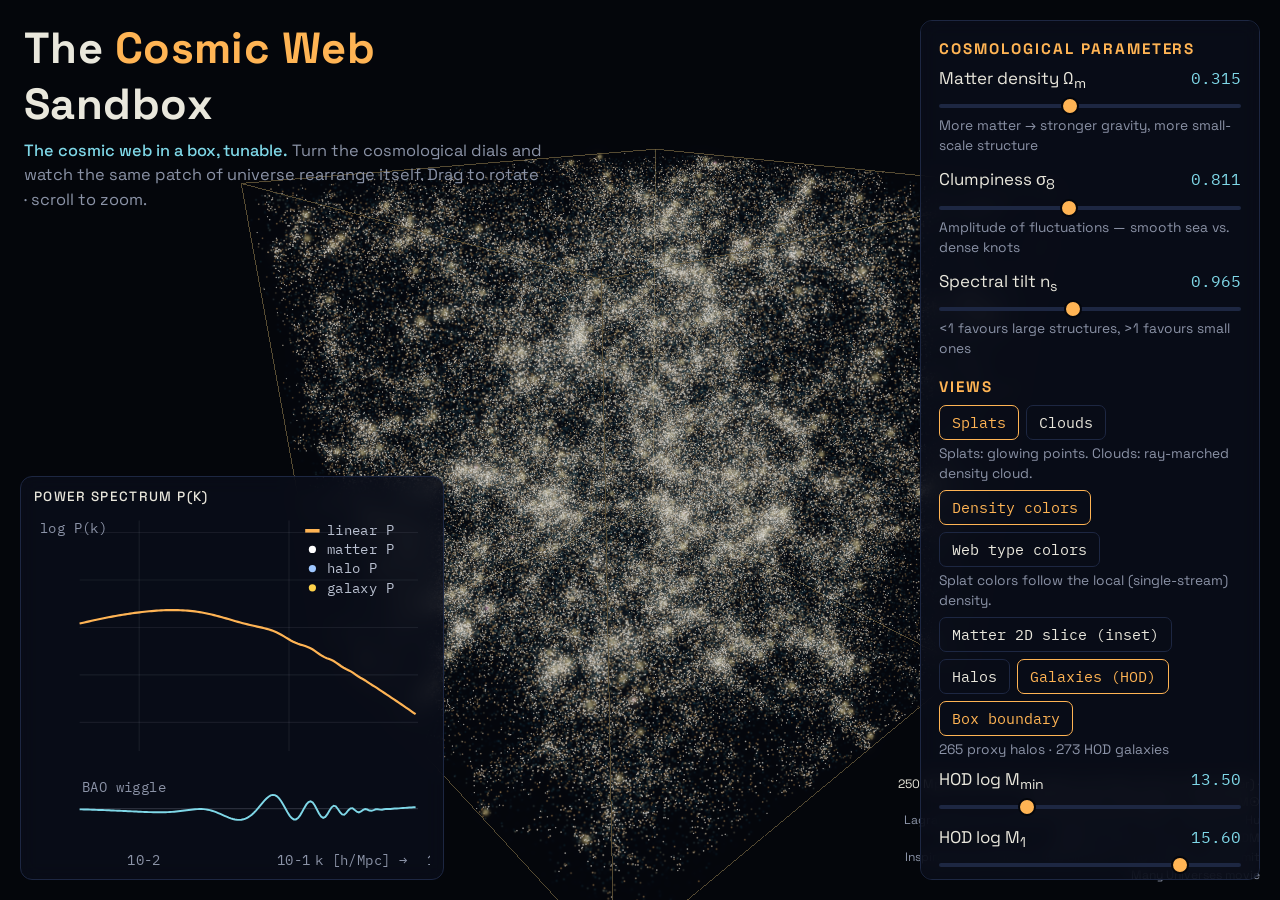
==== commit 5e1b530c: "Add render=volume/splat URL param for deep-linked embeds" ====
--- a/cosmic-web-sandbox/index.html
+++ b/cosmic-web-sandbox/index.html
@@ -1624,6 +1624,14 @@
       : 'Displacement model. 2LPT sharpens filaments and knots.';
   }
 
+  const render = q.get('render');
+  if (render === 'volume' || render === 'splat'){
+    // volume needs the density field, which exists only after the boot
+    // rebuildAll() completes; its 30 ms timer is registered after this one,
+    // and JS timer ordering runs this callback after that synchronous work.
+    setTimeout(() => setRenderMode(render), 100);
+  }
+
   const color = q.get('color') || (q.has('web') && q.get('web') !== '0' ? 'web' : null);
   if (color === 'web' || color === 'density'){
     state.colorMode = color;
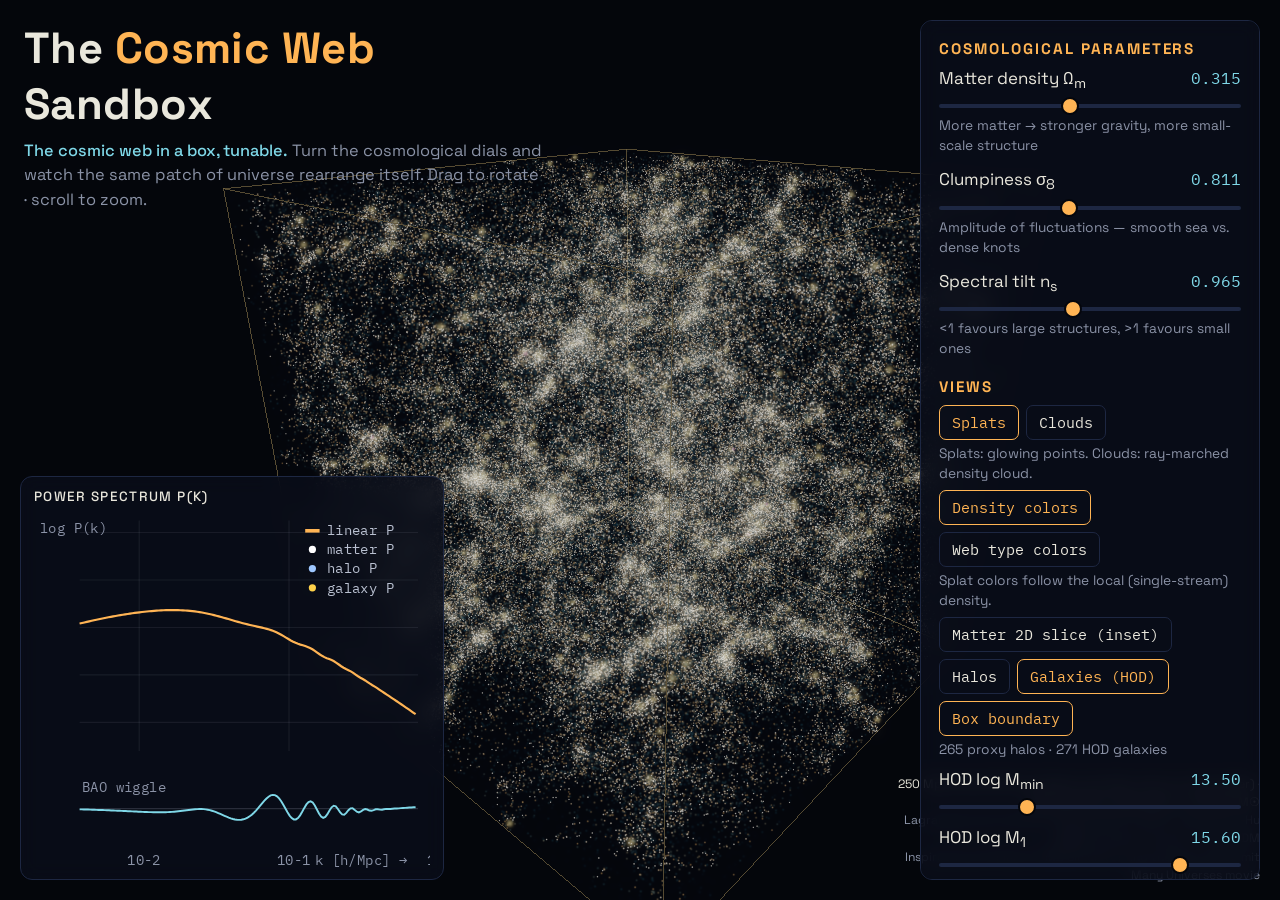
==== commit 5ea4f281: "Hide P(k) inset in embed mode (covers scene in small iframes); ?pk=1 opts back in" ====
--- a/cosmic-web-sandbox/index.html
+++ b/cosmic-web-sandbox/index.html
@@ -82,8 +82,11 @@
 
   #togglePanel{display:none;position:fixed;top:14px;right:14px;z-index:7}
 
-  /* embed mode (?embed=1): hide page chrome for clean iframe embedding */
+  /* embed mode (?embed=1): hide page chrome for clean iframe embedding.
+     Insets are hidden too — in a small iframe the fixed-position P(k) box
+     covers the scene; ?pk=1 re-enables it. */
   body.embed header, body.embed footer{display:none}
+  body.embed #pkbox{display:none}
 
   @media (max-width:760px){
     header{max-width:70vw}
@@ -1624,6 +1627,12 @@
       : 'Displacement model. 2LPT sharpens filaments and knots.';
   }
 
+  if (q.get('pk') === '1'){
+    // opt the P(k) inset back in within embed mode (inline style beats the CSS)
+    const pb = document.getElementById('pkbox');
+    if (pb) pb.style.display = 'block';
+  }
+
   const render = q.get('render');
   if (render === 'volume' || render === 'splat'){
     // volume needs the density field, which exists only after the boot
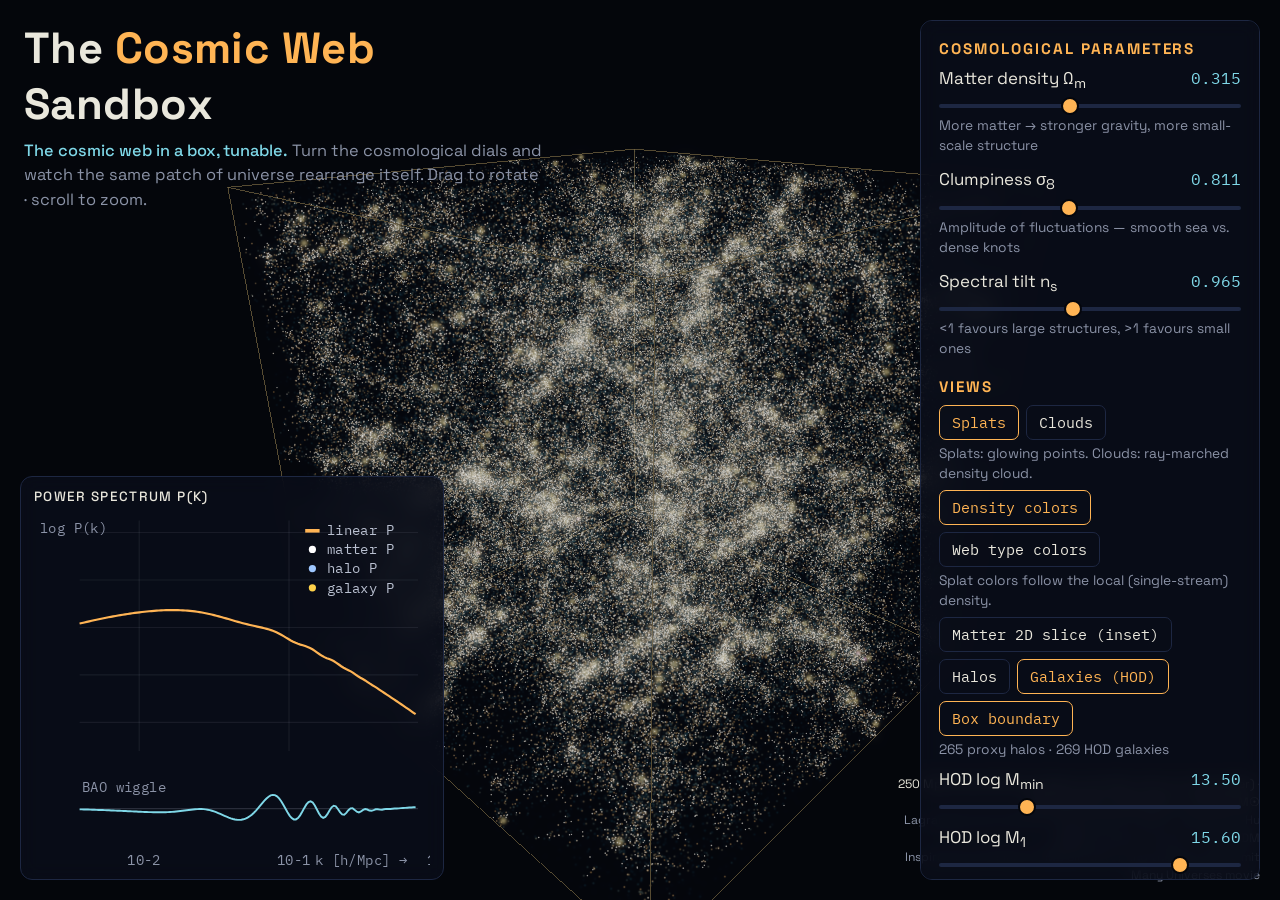
==== commit 274d1734: "Collapse control panel behind Controls button in blog-width embeds (<=1080px)" ====
--- a/cosmic-web-sandbox/index.html
+++ b/cosmic-web-sandbox/index.html
@@ -87,6 +87,15 @@
      covers the scene; ?pk=1 re-enables it. */
   body.embed header, body.embed footer{display:none}
   body.embed #pkbox{display:none}
+  /* in typical blog-width iframes the fixed side panel would cover the scene:
+     collapse it behind the Controls button (same pattern as the mobile layout) */
+  @media (max-width:1080px){
+    body.embed #togglePanel{display:block;background:var(--panel)}
+    body.embed #panel{top:auto;bottom:0;left:0;right:0;width:100%;
+      border-radius:14px 14px 0 0;max-height:55vh;
+      transform:translateY(110%);transition:transform .25s}
+    body.embed #panel.open{transform:translateY(0)}
+  }
 
   @media (max-width:760px){
     header{max-width:70vw}
